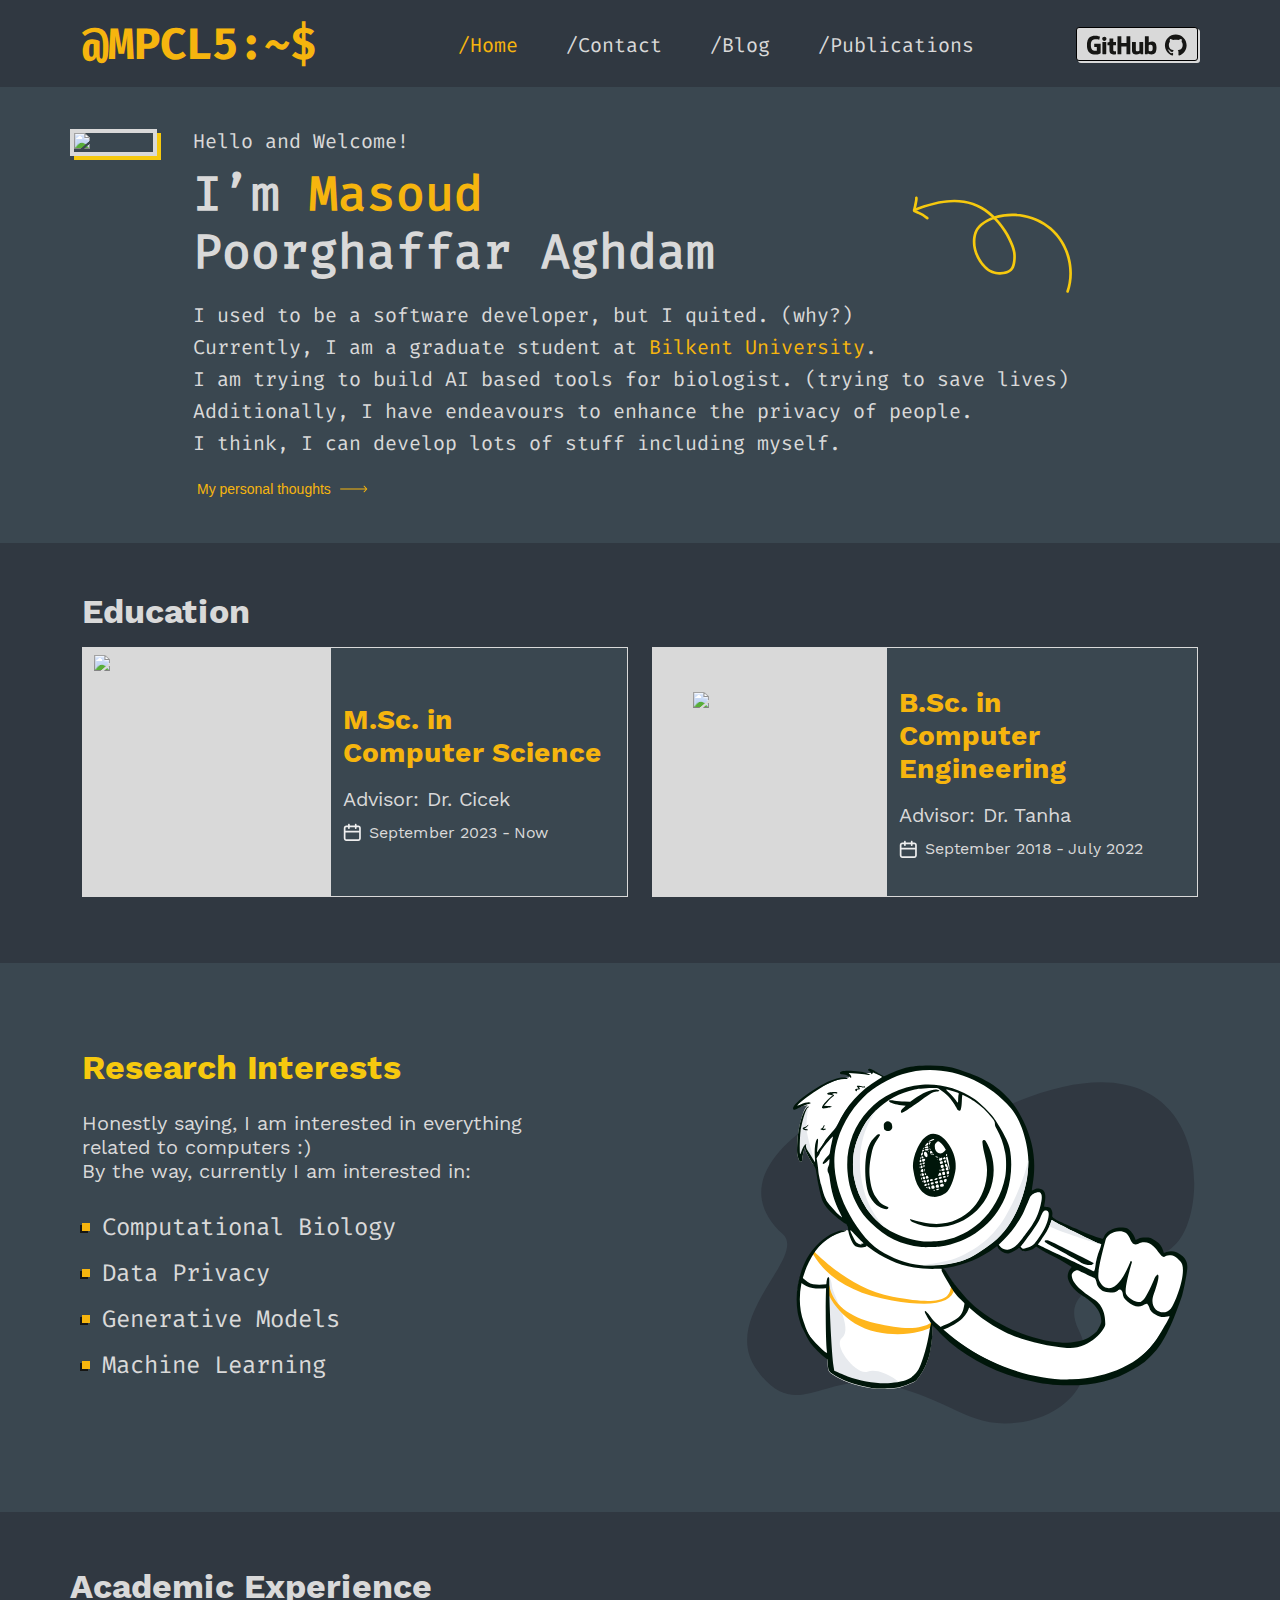
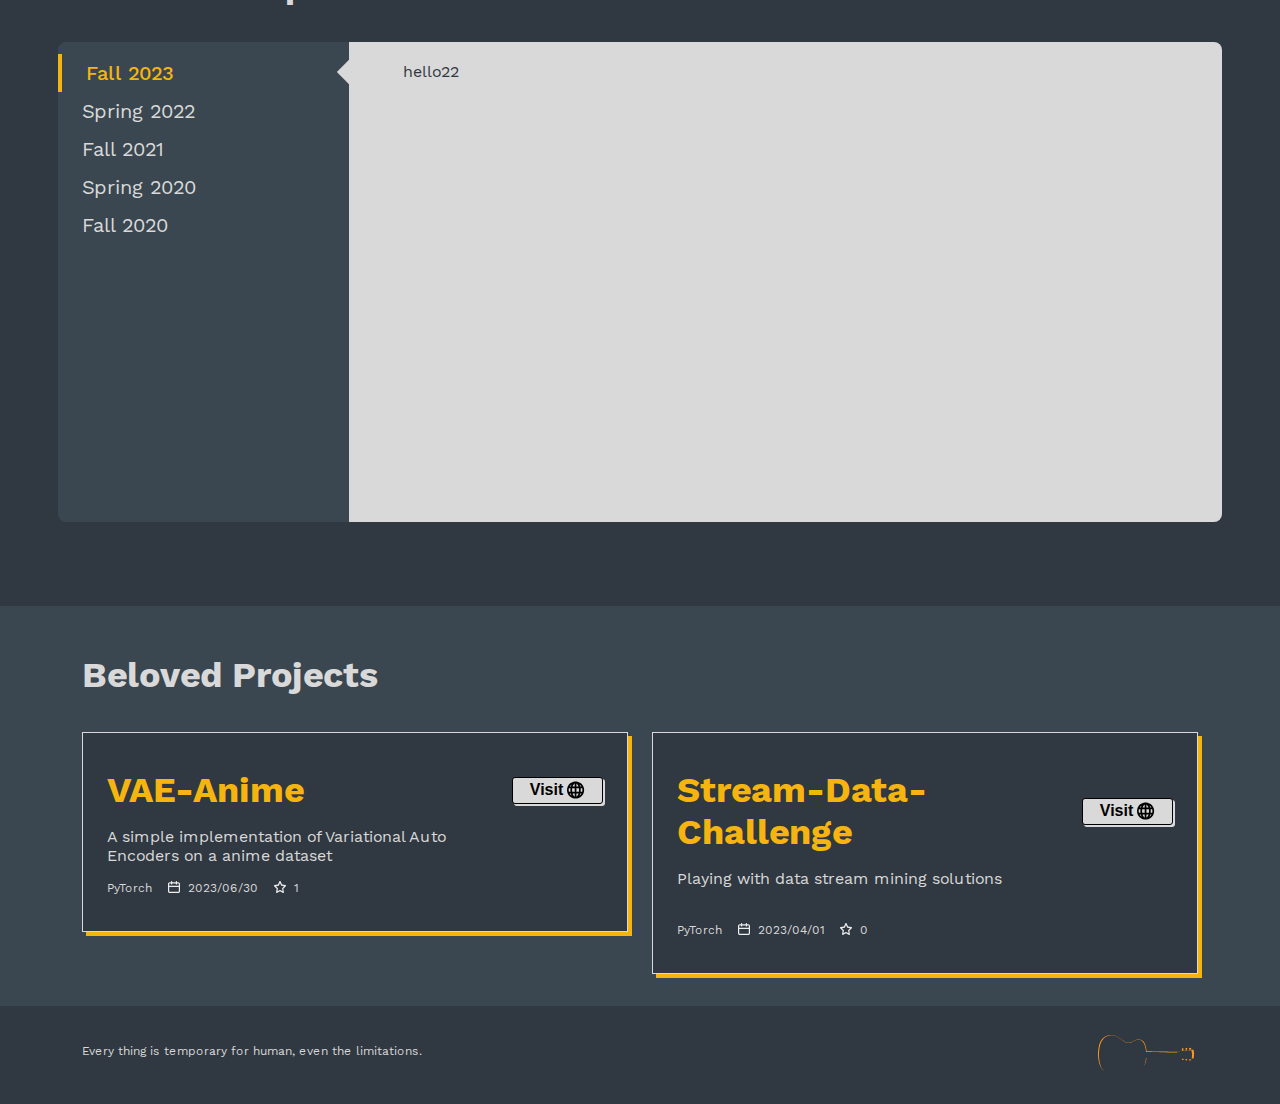
==== index.html @ 3f950104 "first commit" ====
<!DOCTYPE html><html lang="en"><head><meta charSet="utf-8"/><meta name="viewport" content="width=device-width, initial-scale=1"/><link rel="preload" as="image" href="/img/github.svg" fetchPriority="high"/><link rel="preload" as="image" href="/img/Arrow 1.svg" fetchPriority="high"/><link rel="preload" as="image" href="/img/icon _calender_.svg" fetchPriority="high"/><link rel="preload" as="image" href="/img/footer-logo.svg" fetchPriority="high"/><link rel="stylesheet" href="/_next/static/css/c874250f7c62c535.css" crossorigin="" data-precedence="next"/><link rel="stylesheet" href="/_next/static/css/03e0d36ad582a33a.css" crossorigin="" data-precedence="next"/><link rel="preload" href="/_next/static/chunks/webpack-2e3e6b462e6b0d74.js" as="script" fetchPriority="low" crossorigin=""/><script src="/_next/static/chunks/fd9d1056-be4284c6839b84b2.js" async="" crossorigin=""></script><script src="/_next/static/chunks/864-a02a2dddda34086a.js" async="" crossorigin=""></script><script src="/_next/static/chunks/main-app-c94b89a5347deca8.js" async="" crossorigin=""></script><title>Masoud Poorghaffar Aghdam</title><meta name="description" content="Masoud&#x27;s personal website :D"/><link rel="icon" href="/favicon.ico" type="image/x-icon" sizes="16x16"/><script src="/_next/static/chunks/polyfills-c67a75d1b6f99dc8.js" crossorigin="" noModule=""></script></head><body class="__className_1fc36d"><header class="container d-flex justify-content-md-between align-items-center Header_main__KZ18k"><button class="SandwichButton_main__iguHk d-md-none"><img alt="glob" draggable="false" loading="lazy" width="22" height="22" decoding="async" data-nimg="1" style="color:transparent" src="img/icon _bars_.svg"/></button><div class="Logo_main__j_Igg __className_8e6ba5 text-primary">@MPCL5:~$</div><ul class="__className_a533b8 NavigationBar_main__hk_PI d-none d-md-flex"><li class="NavigationBar_active__RKnbx"><a href="/">/Home</a></li><li class=""><a href="/contact">/Contact</a></li><li class=""><a href="https://blog.masoud.live/">/Blog</a></li><li class=""><a href="/publications">/Publications</a></li></ul><a href="https://github.com/mpcl5" class="d-none d-md-inline-block"><button class="Button_main__V3KTt"><img alt="github" fetchPriority="high" width="104" height="26" decoding="async" data-nimg="1" style="color:transparent" src="/img/github.svg"/></button></a></header><main><section class="Bio_main__wMxUi"><div class="container"><div class="row position-relative"><div class="col-12 col-md-auto px-4 px-md-0"><img alt="masoud" loading="lazy" width="383" height="383" decoding="async" data-nimg="1" class="Image_main__gUV8q" style="color:transparent;width:100%;height:auto" sizes="100vw" srcSet="/_next/image?url=%2Fimg%2FMyPic.png&amp;w=640&amp;q=75 640w, /_next/image?url=%2Fimg%2FMyPic.png&amp;w=750&amp;q=75 750w, /_next/image?url=%2Fimg%2FMyPic.png&amp;w=828&amp;q=75 828w, /_next/image?url=%2Fimg%2FMyPic.png&amp;w=1080&amp;q=75 1080w, /_next/image?url=%2Fimg%2FMyPic.png&amp;w=1200&amp;q=75 1200w, /_next/image?url=%2Fimg%2FMyPic.png&amp;w=1920&amp;q=75 1920w, /_next/image?url=%2Fimg%2FMyPic.png&amp;w=2048&amp;q=75 2048w, /_next/image?url=%2Fimg%2FMyPic.png&amp;w=3840&amp;q=75 3840w" src="/_next/image?url=%2Fimg%2FMyPic.png&amp;w=3840&amp;q=75"/></div><div class="col-12 col-md-auto pe-auto pe-md-0"><div class="Text_main__3ua_m __className_a533b8"><span>Hello and Welcome!</span><h1 class="Text_header__yV_a_">I’m <span class="text-primary">Masoud</span> <br/> Poorghaffar Aghdam</h1><p class="Text_text__Wcis5">I used to be a software developer, but I quited. (why?) <br/>Currently, I am a graduate student at <span class="text-primary">Bilkent University</span>. <br/>I am trying to build  AI based tools for biologist. (trying to save lives) <br/>Additionally, I have endeavours to enhance the privacy of people. <br/>I think, I can develop lots of stuff including myself. <br/></p><a class="text-decoration-none" href="https://blog.masoud.live"><button class="ArrowButton_main__s30pq style className Text_button__qWn_R"><div>My personal thoughts</div><img alt="expand" fetchPriority="high" width="30" height="8" decoding="async" data-nimg="1" class="ArrowButton_image__OyTSk" style="color:transparent" src="/img/Arrow 1.svg"/></button></a></div></div><img alt="arrow" draggable="false" loading="lazy" width="231" height="190" decoding="async" data-nimg="1" class="Bio_arrow__owQoo d-none d-md-block" style="color:transparent" src="/img/Arrow SVG.svg"/></div></div></section><section class="Universities_main__WBqgt container"><h2 class="Universities_title__eR65e">Education</h2><div class="row"><div class="col-12 col-md-6"><div class="Card_main__376l6"><div class="Card_logo__FT2MD"><img alt="Bilkent University" draggable="false" loading="lazy" width="226" height="234" decoding="async" data-nimg="1" style="color:transparent" srcSet="/_next/image?url=%2Fimg%2FBilkentUni.png&amp;w=256&amp;q=75 1x, /_next/image?url=%2Fimg%2FBilkentUni.png&amp;w=640&amp;q=75 2x" src="/_next/image?url=%2Fimg%2FBilkentUni.png&amp;w=640&amp;q=75"/></div><div class="Card_textArea__sMfGo"><h3 class="Card_degree__0vKwT">M.Sc. in<br/>Computer Science<br/></h3><div class="Card_advisor__jwmpX">Advisor: <!-- -->Dr. Cicek</div><div class="Card_date__r8vRE"><img alt="calender" draggable="false" fetchPriority="high" width="18" height="18" decoding="async" data-nimg="1" class="me-2" style="color:transparent" src="/img/icon _calender_.svg"/>September 2023 - Now</div></div></div></div><div class="col-12 col-md-6"><div class="Card_main__376l6"><div class="Card_logo__FT2MD"><img alt="University of Tabriz" draggable="false" loading="lazy" width="154" height="160" decoding="async" data-nimg="1" style="color:transparent" srcSet="/_next/image?url=%2Fimg%2FTbzUni.png&amp;w=256&amp;q=75 1x, /_next/image?url=%2Fimg%2FTbzUni.png&amp;w=384&amp;q=75 2x" src="/_next/image?url=%2Fimg%2FTbzUni.png&amp;w=384&amp;q=75"/></div><div class="Card_textArea__sMfGo"><h3 class="Card_degree__0vKwT">B.Sc. in<br/>Computer Engineering<br/></h3><div class="Card_advisor__jwmpX">Advisor: <!-- -->Dr. Tanha</div><div class="Card_date__r8vRE"><img alt="calender" draggable="false" fetchPriority="high" width="18" height="18" decoding="async" data-nimg="1" class="me-2" style="color:transparent" src="/img/icon _calender_.svg"/>September 2018 - July 2022</div></div></div></div></div></section><section class="Interests_main__hAsLs"><div class="container"><div class="row"><div class="col-12 col-md-7"><h2 class="Interests_title__3m_d8">Research Interests</h2><p class="Interests_brief__RU6Yy">Honestly saying, I am interested in everything related to computers :) <br/>By the way, currently I am interested in:</p><div><div class="Interest_main__kMGTI __className_a533b8"><div class="Interest_rectangle___lzAC"></div>Computational Biology</div><div class="Interest_main__kMGTI __className_a533b8"><div class="Interest_rectangle___lzAC"></div>Data Privacy</div><div class="Interest_main__kMGTI __className_a533b8"><div class="Interest_rectangle___lzAC"></div>Generative Models</div><div class="Interest_main__kMGTI __className_a533b8"><div class="Interest_rectangle___lzAC"></div>Machine Learning</div></div></div><div class="col-12 col-md-5"><img alt="research" draggable="false" loading="lazy" width="448" height="359" decoding="async" data-nimg="1" class="Interests_image__u7AQ3" style="color:transparent" src="/img/research-interests-illu.svg"/></div></div></div></section><section class="AcademicExperience_main__Z5b1W container"><h2 class="AcademicExperience_title__yg6li">Academic Experience</h2><div class="row Table_main__8MyQS"><div class="MobileHeadBar_main__30AUp"><div class="MobileHeadBar_active__MVYTK MobileHeadBar_item__EYEsn">Fall 2023</div><div class="MobileHeadBar_item__EYEsn">Spring 2022</div><div class="MobileHeadBar_item__EYEsn">Fall 2021</div><div class="MobileHeadBar_item__EYEsn">Spring 2020</div><div class="MobileHeadBar_item__EYEsn">Fall 2020</div></div><div class="col-12 col-md-3 Sidebar_main__T_BKh"><div class="Sidebar_active__wnz7A Sidebar_item__CmZ4J">Fall 2023</div><div class="Sidebar_item__CmZ4J">Spring 2022</div><div class="Sidebar_item__CmZ4J">Fall 2021</div><div class="Sidebar_item__CmZ4J">Spring 2020</div><div class="Sidebar_item__CmZ4J">Fall 2020</div></div><div class="col-md-9 Presentation_main___HGoD">hello22</div></div></section><section class="Projects_main__lIKfX"><div class="container"><h2 class="Projects_title__CNmai">Beloved Projects</h2><div class="row"><div class="col-12 col-md-6"><div class="Card_main__7jRCD"><div class="d-flex justify-content-between align-items-center mb-2 mb-md-3"><h3 class="Card_title__oKvrK">VAE-Anime</h3><a target="_blank" href="https://github.com/MPCL5/VAE-Anime"><button class="Button_main__V3KTt Card_button__uq68q"><span>Visit</span><img alt="glob" draggable="false" loading="lazy" width="18" height="18" decoding="async" data-nimg="1" style="color:transparent" src="img/icon_globe.svg"/></button></a></div><p class="Card_descript__lzZQL">A simple implementation of Variational Auto Encoders on a anime dataset</p><div class="d-flex Card_details__649uM"><div>PyTorch</div><div class="mx-3 d-inline-flex justify-content-center"><img alt="star" draggable="false" loading="lazy" width="12" height="12" decoding="async" data-nimg="1" class="me-2" style="color:transparent" src="/img/calender.svg"/>2023/06/30</div><div class="d-inline-flex justify-content-center"><img alt="star" draggable="false" loading="lazy" width="12" height="12" decoding="async" data-nimg="1" class="me-2" style="color:transparent" src="/img/star.svg"/>1</div></div><button class="Button_main__V3KTt Card_button__uq68q Card_buttonMobile__yaenN"><span>Visit</span><img alt="glob" draggable="false" loading="lazy" width="18" height="18" decoding="async" data-nimg="1" style="color:transparent" src="img/icon_globe.svg"/></button></div></div><div class="col-12 col-md-6"><div class="Card_main__7jRCD"><div class="d-flex justify-content-between align-items-center mb-2 mb-md-3"><h3 class="Card_title__oKvrK">Stream-Data-Challenge</h3><a target="_blank" href="https://github.com/MPCL5/stream-data-challenge"><button class="Button_main__V3KTt Card_button__uq68q"><span>Visit</span><img alt="glob" draggable="false" loading="lazy" width="18" height="18" decoding="async" data-nimg="1" style="color:transparent" src="img/icon_globe.svg"/></button></a></div><p class="Card_descript__lzZQL">Playing with data stream mining solutions</p><div class="d-flex Card_details__649uM"><div>PyTorch</div><div class="mx-3 d-inline-flex justify-content-center"><img alt="star" draggable="false" loading="lazy" width="12" height="12" decoding="async" data-nimg="1" class="me-2" style="color:transparent" src="/img/calender.svg"/>2023/04/01</div><div class="d-inline-flex justify-content-center"><img alt="star" draggable="false" loading="lazy" width="12" height="12" decoding="async" data-nimg="1" class="me-2" style="color:transparent" src="/img/star.svg"/>0</div></div><button class="Button_main__V3KTt Card_button__uq68q Card_buttonMobile__yaenN"><span>Visit</span><img alt="glob" draggable="false" loading="lazy" width="18" height="18" decoding="async" data-nimg="1" style="color:transparent" src="img/icon_globe.svg"/></button></div></div></div></div></section></main><footer class="Footer_main__Lg_gg container flex-column flex-md-row"><div class="mb-2">Every thing is temporary for human, even the limitations. <br/></div><img alt="footer" draggable="false" fetchPriority="high" width="100" height="50" decoding="async" data-nimg="1" style="color:transparent" src="/img/footer-logo.svg"/></footer><script src="/_next/static/chunks/webpack-2e3e6b462e6b0d74.js" crossorigin="" async=""></script><script>(self.__next_f=self.__next_f||[]).push([0]);self.__next_f.push([2,null])</script><script>self.__next_f.push([1,"1:HL[\"/_next/static/css/c874250f7c62c535.css\",\"style\",{\"crossOrigin\":\"\"}]\n0:\"$L2\"\n"])</script><script>self.__next_f.push([1,"3:HL[\"/_next/static/css/03e0d36ad582a33a.css\",\"style\",{\"crossOrigin\":\"\"}]\n"])</script><script>self.__next_f.push([1,"4:I{\"id\":6054,\"chunks\":[\"272:static/chunks/webpack-2e3e6b462e6b0d74.js\",\"971:static/chunks/fd9d1056-be4284c6839b84b2.js\",\"864:static/chunks/864-a02a2dddda34086a.js\"],\"name\":\"\",\"async\":false}\n6:I{\"id\":1729,\"chunks\":[\"272:static/chunks/webpack-2e3e6b462e6b0d74.js\",\"971:static/chunks/fd9d1056-be4284c6839b84b2.js\",\"864:static/chunks/864-a02a2dddda34086a.js\"],\"name\":\"\",\"async\":false}\n7:I{\"id\":6964,\"chunks\":[\"929:static/chunks/929-0f3d32c70cfcd92b.js\",\"931:static/chunks/app/page-dc7b233c4afdd61f.js\"],\"name\":\"Imag"])</script><script>self.__next_f.push([1,"e\",\"async\":false}\n8:I{\"id\":4915,\"chunks\":[\"929:static/chunks/929-0f3d32c70cfcd92b.js\",\"185:static/chunks/app/layout-ed0a5fbac9170327.js\"],\"name\":\"NavigationBar\",\"async\":false}\n9:I{\"id\":796,\"chunks\":[\"929:static/chunks/929-0f3d32c70cfcd92b.js\",\"185:static/chunks/app/layout-ed0a5fbac9170327.js\"],\"name\":\"GitButton\",\"async\":false}\na:I{\"id\":1443,\"chunks\":[\"272:static/chunks/webpack-2e3e6b462e6b0d74.js\",\"971:static/chunks/fd9d1056-be4284c6839b84b2.js\",\"864:static/chunks/864-a02a2dddda34086a.js\"],\"name\":\"\",\"async\""])</script><script>self.__next_f.push([1,":false}\nb:I{\"id\":8639,\"chunks\":[\"272:static/chunks/webpack-2e3e6b462e6b0d74.js\",\"971:static/chunks/fd9d1056-be4284c6839b84b2.js\",\"864:static/chunks/864-a02a2dddda34086a.js\"],\"name\":\"\",\"async\":false}\nd:I{\"id\":4724,\"chunks\":[\"929:static/chunks/929-0f3d32c70cfcd92b.js\",\"931:static/chunks/app/page-dc7b233c4afdd61f.js\"],\"name\":\"\",\"async\":false}\ne:I{\"id\":7817,\"chunks\":[\"929:static/chunks/929-0f3d32c70cfcd92b.js\",\"931:static/chunks/app/page-dc7b233c4afdd61f.js\"],\"name\":\"Table\",\"async\":false}\n"])</script><script>self.__next_f.push([1,"2:[[[\"$\",\"link\",\"0\",{\"rel\":\"stylesheet\",\"href\":\"/_next/static/css/c874250f7c62c535.css\",\"precedence\":\"next\",\"crossOrigin\":\"\"}]],[\"$\",\"$L4\",null,{\"buildId\":\"mVKIQW1rcvUgHyeM1aAka\",\"assetPrefix\":\"\",\"initialCanonicalUrl\":\"/\",\"initialTree\":[\"\",{\"children\":[\"__PAGE__\",{}]},\"$undefined\",\"$undefined\",true],\"initialHead\":[false,\"$L5\"],\"globalErrorComponent\":\"$6\",\"children\":[null,[\"$\",\"html\",null,{\"lang\":\"en\",\"children\":[\"$\",\"body\",null,{\"className\":\"__className_1fc36d\",\"children\":[[\"$\",\"header\",null,{\"className\":\"container d-flex justify-content-md-between align-items-center Header_main__KZ18k\",\"children\":[[\"$\",\"button\",null,{\"className\":\"SandwichButton_main__iguHk d-md-none\",\"children\":[\"$\",\"$L7\",null,{\"src\":\"img/icon _bars_.svg\",\"alt\":\"glob\",\"height\":22,\"width\":22,\"draggable\":false}]}],[\"$\",\"div\",null,{\"className\":\"Logo_main__j_Igg __className_8e6ba5 text-primary\",\"children\":\"@MPCL5:~$\"}],[\"$\",\"$L8\",null,{}],[\"$\",\"$L9\",null,{}]]}],[\"$\",\"main\",null,{\"children\":[\"$\",\"$La\",null,{\"parallelRouterKey\":\"children\",\"segmentPath\":[\"children\"],\"loading\":\"$undefined\",\"loadingStyles\":\"$undefined\",\"hasLoading\":false,\"error\":\"$undefined\",\"errorStyles\":\"$undefined\",\"template\":[\"$\",\"$Lb\",null,{}],\"templateStyles\":\"$undefined\",\"notFound\":[[\"$\",\"title\",null,{\"children\":\"404: This page could not be found.\"}],[\"$\",\"div\",null,{\"style\":{\"fontFamily\":\"system-ui,\\\"Segoe UI\\\",Roboto,Helvetica,Arial,sans-serif,\\\"Apple Color Emoji\\\",\\\"Segoe UI Emoji\\\"\",\"height\":\"100vh\",\"textAlign\":\"center\",\"display\":\"flex\",\"flexDirection\":\"column\",\"alignItems\":\"center\",\"justifyContent\":\"center\"},\"children\":[\"$\",\"div\",null,{\"children\":[[\"$\",\"style\",null,{\"dangerouslySetInnerHTML\":{\"__html\":\"body{color:#000;background:#fff;margin:0}.next-error-h1{border-right:1px solid rgba(0,0,0,.3)}@media (prefers-color-scheme:dark){body{color:#fff;background:#000}.next-error-h1{border-right:1px solid rgba(255,255,255,.3)}}\"}}],[\"$\",\"h1\",null,{\"className\":\"next-error-h1\",\"style\":{\"display\":\"inline-block\",\"margin\":\"0 20px 0 0\",\"padding\":\"0 23px 0 0\",\"fontSize\":24,\"fontWeight\":500,\"verticalAlign\":\"top\",\"lineHeight\":\"49px\"},\"children\":\"404\"}],[\"$\",\"div\",null,{\"style\":{\"display\":\"inline-block\"},\"children\":[\"$\",\"h2\",null,{\"style\":{\"fontSize\":14,\"fontWeight\":400,\"lineHeight\":\"49px\",\"margin\":0},\"children\":\"This page could not be found.\"}]}]]}]}]],\"notFoundStyles\":[],\"childProp\":{\"current\":[\"$Lc\",[[\"$\",\"section\",null,{\"className\":\"Bio_main__wMxUi\",\"children\":[\"$\",\"div\",null,{\"className\":\"container\",\"children\":[\"$\",\"div\",null,{\"className\":\"row position-relative\",\"children\":[[\"$\",\"div\",null,{\"className\":\"col-12 col-md-auto px-4 px-md-0\",\"children\":[\"$\",\"$L7\",null,{\"src\":\"/img/MyPic.png\",\"alt\":\"masoud\",\"className\":\"Image_main__gUV8q\",\"height\":383,\"width\":383,\"layout\":\"responsive\"}]}],[\"$\",\"div\",null,{\"className\":\"col-12 col-md-auto pe-auto pe-md-0\",\"children\":[\"$\",\"div\",null,{\"className\":\"Text_main__3ua_m __className_a533b8\",\"children\":[[\"$\",\"span\",null,{\"children\":\"Hello and Welcome!\"}],[\"$\",\"h1\",null,{\"className\":\"Text_header__yV_a_\",\"children\":[\"I’m \",[\"$\",\"span\",null,{\"className\":\"text-primary\",\"children\":\"Masoud\"}],\" \",[\"$\",\"br\",null,{}],\" Poorghaffar Aghdam\"]}],[\"$\",\"p\",null,{\"className\":\"Text_text__Wcis5\",\"children\":[\"I used to be a software developer, but I quited. (why?) \",[\"$\",\"br\",null,{}],\"Currently, I am a graduate student at \",[\"$\",\"span\",null,{\"className\":\"text-primary\",\"children\":\"Bilkent University\"}],\". \",[\"$\",\"br\",null,{}],\"I am trying to build  AI based tools for biologist. (trying to save lives) \",[\"$\",\"br\",null,{}],\"Additionally, I have endeavours to enhance the privacy of people. \",[\"$\",\"br\",null,{}],\"I think, I can develop lots of stuff including myself. \",[\"$\",\"br\",null,{}]]}],[\"$\",\"$Ld\",null,{\"href\":\"https://blog.masoud.live\",\"className\":\"text-decoration-none\",\"children\":[\"$\",\"button\",null,{\"className\":\"ArrowButton_main__s30pq style className Text_button__qWn_R\",\"children\":[[\"$\",\"div\",null,{\"children\":\"My personal thoughts\"}],[\"$\",\"$L7\",null,{\"src\":\"/img/Arrow 1.svg\",\"alt\":\"expand\",\"priority\":true,\"width\":30,\"height\":8,\"className\":\"ArrowButton_image__OyTSk\"}]]}]}]]}]}],[\"$\",\"$L7\",null,{\"src\":\"/img/Arrow SVG.svg\",\"alt\":\"arrow\",\"height\":190,\"width\":231,\"className\":\"Bio_arrow__owQoo d-none d-md-block\",\"draggable\":false}]]}]}]}],[\"$\",\"section\",null,{\"className\":\"Universities_main__WBqgt container\",\"children\":[[\"$\",\"h2\",null,{\"className\":\"Universities_title__eR65e\",\"children\":\"Education\"}],[\"$\",\"div\",null,{\"className\":\"row\",\"children\":[[\"$\",\"div\",\"Bilkent UniversityM.Sc. in\\nComputer Science\",{\"className\":\"col-12 col-md-6\",\"children\":[\"$\",\"div\",null,{\"className\":\"Card_main__376l6\",\"children\":[[\"$\",\"div\",null,{\"className\":\"Card_logo__FT2MD\",\"children\":[\"$\",\"$L7\",null,{\"src\":\"/img/BilkentUni.png\",\"alt\":\"Bilkent University\",\"height\":234,\"width\":226,\"draggable\":false}]}],[\"$\",\"div\",null,{\"className\":\"Card_textArea__sMfGo\",\"children\":[[\"$\",\"h3\",null,{\"className\":\"Card_degree__0vKwT\",\"children\":[[\"M.Sc. in\",[\"$\",\"br\",null,{}]],[\"Computer Science\",[\"$\",\"br\",null,{}]]]}],[\"$\",\"div\",null,{\"className\":\"Card_advisor__jwmpX\",\"children\":[\"Advisor: \",\"Dr. Cicek\"]}],[\"$\",\"div\",null,{\"className\":\"Card_date__r8vRE\",\"children\":[[\"$\",\"$L7\",null,{\"src\":\"/img/icon _calender_.svg\",\"height\":18,\"width\":18,\"priority\":true,\"alt\":\"calender\",\"className\":\"me-2\",\"draggable\":false}],\"September 2023 - Now\"]}]]}]]}]}],[\"$\",\"div\",\"University of TabrizB.Sc. in\\nComputer Engineering\",{\"className\":\"col-12 col-md-6\",\"children\":[\"$\",\"div\",null,{\"className\":\"Card_main__376l6\",\"children\":[[\"$\",\"div\",null,{\"className\":\"Card_logo__FT2MD\",\"children\":[\"$\",\"$L7\",null,{\"src\":\"/img/TbzUni.png\",\"alt\":\"University of Tabriz\",\"height\":160,\"width\":154,\"draggable\":false}]}],[\"$\",\"div\",null,{\"className\":\"Card_textArea__sMfGo\",\"children\":[[\"$\",\"h3\",null,{\"className\":\"Card_degree__0vKwT\",\"children\":[[\"B.Sc. in\",[\"$\",\"br\",null,{}]],[\"Computer Engineering\",[\"$\",\"br\",null,{}]]]}],[\"$\",\"div\",null,{\"className\":\"Card_advisor__jwmpX\",\"children\":[\"Advisor: \",\"Dr. Tanha\"]}],[\"$\",\"div\",null,{\"className\":\"Card_date__r8vRE\",\"children\":[[\"$\",\"$L7\",null,{\"src\":\"/img/icon _calender_.svg\",\"height\":18,\"width\":18,\"priority\":true,\"alt\":\"calender\",\"className\":\"me-2\",\"draggable\":false}],\"September 2018 - July 2022\"]}]]}]]}]}]]}]]}],[\"$\",\"section\",null,{\"className\":\"Interests_main__hAsLs\",\"children\":[\"$\",\"div\",null,{\"className\":\"container\",\"children\":[\"$\",\"div\",null,{\"className\":\"row\",\"children\":[[\"$\",\"div\",null,{\"className\":\"col-12 col-md-7\",\"children\":[[\"$\",\"h2\",null,{\"className\":\"Interests_title__3m_d8\",\"children\":\"Research Interests\"}],[\"$\",\"p\",null,{\"className\":\"Interests_brief__RU6Yy\",\"children\":[\"Honestly saying, I am interested in everything related to computers :) \",[\"$\",\"br\",null,{}],\"By the way, currently I am interested in:\"]}],[\"$\",\"div\",null,{\"children\":[[\"$\",\"div\",null,{\"className\":\"Interest_main__kMGTI __className_a533b8\",\"children\":[[\"$\",\"div\",null,{\"className\":\"Interest_rectangle___lzAC\"}],\"Computational Biology\"]}],[\"$\",\"div\",null,{\"className\":\"Interest_main__kMGTI __className_a533b8\",\"children\":[[\"$\",\"div\",null,{\"className\":\"Interest_rectangle___lzAC\"}],\"Data Privacy\"]}],[\"$\",\"div\",null,{\"className\":\"Interest_main__kMGTI __className_a533b8\",\"children\":[[\"$\",\"div\",null,{\"className\":\"Interest_rectangle___lzAC\"}],\"Generative Models\"]}],[\"$\",\"div\",null,{\"className\":\"Interest_main__kMGTI __className_a533b8\",\"children\":[[\"$\",\"div\",null,{\"className\":\"Interest_rectangle___lzAC\"}],\"Machine Learning\"]}]]}]]}],[\"$\",\"div\",null,{\"className\":\"col-12 col-md-5\",\"children\":[\"$\",\"$L7\",null,{\"src\":\"/img/research-interests-illu.svg\",\"alt\":\"research\",\"height\":359,\"width\":448,\"draggable\":false,\"className\":\"Interests_image__u7AQ3\"}]}]]}]}]}],[\"$\",\"section\",null,{\"className\":\"AcademicExperience_main__Z5b1W container\",\"children\":[[\"$\",\"h2\",null,{\"className\":\"AcademicExperience_title__yg6li\",\"children\":\"Academic Experience\"}],[\"$\",\"$Le\",null,{\"data\":[{\"id\":\"1\",\"title\":\"Fall 2023\",\"text\":\"hello22\"},{\"id\":\"2\",\"title\":\"Spring 2022\",\"text\":\"hello33\"},{\"id\":\"3\",\"title\":\"Fall 2021\",\"text\":\"hello22\"},{\"id\":\"4\",\"title\":\"Spring 2020\",\"text\":\"Fall 2020\"},{\"id\":\"5\",\"title\":\"Fall 2020\",\"text\":\"Fall 2020\"}]}]]}],[\"$\",\"section\",null,{\"className\":\"Projects_main__lIKfX\",\"children\":[\"$\",\"div\",null,{\"className\":\"container\",\"children\":[[\"$\",\"h2\",null,{\"className\":\"Projects_title__CNmai\",\"children\":\"Beloved Projects\"}],[\"$\",\"div\",null,{\"className\":\"row\",\"children\":[[\"$\",\"div\",\"VAE-Anime\",{\"className\":\"col-12 col-md-6\",\"children\":\"$Lf\"}],[\"$\",\"div\",\"Stream-Data-Challenge\",{\"className\":\"col-12 col-md-6\",\"children\":\"$L10\"}]]}]]}]}]],null],\"segment\":\"__PAGE__\"},\"styles\":[[\"$\",\"link\",\"0\",{\"rel\":\"stylesheet\",\"href\":\"/_next/static/css/03e0d36ad582a33a.css\",\"precedence\":\"next\",\"crossOrigin\":\"\"}]]}]}],[\"$\",\"footer\",null,{\"className\":\"Footer_main__Lg_gg container flex-column flex-md-row\",\"children\":[[\"$\",\"div\",null,{\"className\":\"mb-2\",\"children\":[\"Every thing is temporary for human, even the limitations. \",[\"$\",\"br\",null,{}]]}],[\"$\",\"$L7\",null,{\"height\":50,\"width\":100,\"src\":\"/img/footer-logo.svg\",\"alt\":\"footer\",\"priority\":true,\"draggable\":false}]]}]]}]}],null]}]]\n"])</script><script>self.__next_f.push([1,"5:[[\"$\",\"meta\",\"0\",{\"charSet\":\"utf-8\"}],[\"$\",\"title\",\"1\",{\"children\":\"Masoud Poorghaffar Aghdam\"}],[\"$\",\"meta\",\"2\",{\"name\":\"description\",\"content\":\"Masoud's personal website :D\"}],[\"$\",\"meta\",\"3\",{\"name\":\"viewport\",\"content\":\"width=device-width, initial-scale=1\"}],[\"$\",\"link\",\"4\",{\"rel\":\"icon\",\"href\":\"/favicon.ico\",\"type\":\"image/x-icon\",\"sizes\":\"16x16\"}]]\nc:null\n"])</script><script>self.__next_f.push([1,"11:I{\"id\":4233,\"chunks\":[\"929:static/chunks/929-0f3d32c70cfcd92b.js\",\"931:static/chunks/app/page-dc7b233c4afdd61f.js\"],\"name\":\"Button\",\"async\":false}\n"])</script><script>self.__next_f.push([1,"f:[\"$\",\"div\",null,{\"className\":\"Card_main__7jRCD\",\"children\":[[\"$\",\"div\",null,{\"className\":\"d-flex justify-content-between align-items-center mb-2 mb-md-3\",\"children\":[[\"$\",\"h3\",null,{\"className\":\"Card_title__oKvrK\",\"children\":\"VAE-Anime\"}],[\"$\",\"$Ld\",null,{\"href\":\"https://github.com/MPCL5/VAE-Anime\",\"target\":\"_blank\",\"children\":[\"$\",\"$L11\",null,{\"className\":\"Card_button__uq68q\",\"children\":[[\"$\",\"span\",null,{\"children\":\"Visit\"}],[\"$\",\"$L7\",null,{\"src\":\"img/icon_globe.svg\",\"alt\":\"glob\",\"height\":18,\"width\":18,\"draggable\":false}]]}]}]]}],[\"$\",\"p\",null,{\"className\":\"Card_descript__lzZQL\",\"children\":\"A simple implementation of Variational Auto Encoders on a anime dataset\"}],[\"$\",\"div\",null,{\"className\":\"d-flex Card_details__649uM\",\"children\":[[\"$\",\"div\",null,{\"children\":\"PyTorch\"}],[\"$\",\"div\",null,{\"className\":\"mx-3 d-inline-flex justify-content-center\",\"children\":[[\"$\",\"$L7\",null,{\"src\":\"/img/calender.svg\",\"alt\":\"star\",\"height\":12,\"width\":12,\"draggable\":false,\"className\":\"me-2\"}],\"2023/06/30\"]}],[\"$\",\"div\",null,{\"className\":\"d-inline-flex justify-content-center\",\"children\":[[\"$\",\"$L7\",null,{\"src\":\"/img/star.svg\",\"alt\":\"star\",\"height\":12,\"width\":12,\"draggable\":false,\"className\":\"me-2\"}],1]}]]}],[\"$\",\"$L11\",null,{\"className\":\"Card_button__uq68q Card_buttonMobile__yaenN\",\"children\":[[\"$\",\"span\",null,{\"children\":\"Visit\"}],[\"$\",\"$L7\",null,{\"src\":\"img/icon_globe.svg\",\"alt\":\"glob\",\"height\":18,\"width\":18,\"draggable\":false}]]}]]}]\n"])</script><script>self.__next_f.push([1,"10:[\"$\",\"div\",null,{\"className\":\"Card_main__7jRCD\",\"children\":[[\"$\",\"div\",null,{\"className\":\"d-flex justify-content-between align-items-center mb-2 mb-md-3\",\"children\":[[\"$\",\"h3\",null,{\"className\":\"Card_title__oKvrK\",\"children\":\"Stream-Data-Challenge\"}],[\"$\",\"$Ld\",null,{\"href\":\"https://github.com/MPCL5/stream-data-challenge\",\"target\":\"_blank\",\"children\":[\"$\",\"$L11\",null,{\"className\":\"Card_button__uq68q\",\"children\":[[\"$\",\"span\",null,{\"children\":\"Visit\"}],[\"$\",\"$L7\",null,{\"src\":\"img/icon_globe.svg\",\"alt\":\"glob\",\"height\":18,\"width\":18,\"draggable\":false}]]}]}]]}],[\"$\",\"p\",null,{\"className\":\"Card_descript__lzZQL\",\"children\":\"Playing with data stream mining solutions\"}],[\"$\",\"div\",null,{\"className\":\"d-flex Card_details__649uM\",\"children\":[[\"$\",\"div\",null,{\"children\":\"PyTorch\"}],[\"$\",\"div\",null,{\"className\":\"mx-3 d-inline-flex justify-content-center\",\"children\":[[\"$\",\"$L7\",null,{\"src\":\"/img/calender.svg\",\"alt\":\"star\",\"height\":12,\"width\":12,\"draggable\":false,\"className\":\"me-2\"}],\"2023/04/01\"]}],[\"$\",\"div\",null,{\"className\":\"d-inline-flex justify-content-center\",\"children\":[[\"$\",\"$L7\",null,{\"src\":\"/img/star.svg\",\"alt\":\"star\",\"height\":12,\"width\":12,\"draggable\":false,\"className\":\"me-2\"}],0]}]]}],[\"$\",\"$L11\",null,{\"className\":\"Card_button__uq68q Card_buttonMobile__yaenN\",\"children\":[[\"$\",\"span\",null,{\"children\":\"Visit\"}],[\"$\",\"$L7\",null,{\"src\":\"img/icon_globe.svg\",\"alt\":\"glob\",\"height\":18,\"width\":18,\"draggable\":false}]]}]]}]\n"])</script></body></html>
---- _next/static/css/c874250f7c62c535.css ----
@font-face{font-family:__Work_Sans_1fc36d;font-style:normal;font-weight:100 900;font-display:swap;src:url(/_next/static/media/0822b6067e7c0dee-s.woff2) format("woff2");unicode-range:U+0102-0103,U+0110-0111,U+0128-0129,U+0168-0169,U+01a0-01a1,U+01af-01b0,U+0300-0301,U+0303-0304,U+0308-0309,U+0323,U+0329,U+1ea0-1ef9,U+20ab}@font-face{font-family:__Work_Sans_1fc36d;font-style:normal;font-weight:100 900;font-display:swap;src:url(/_next/static/media/67354d9f27664b22-s.woff2) format("woff2");unicode-range:U+0100-02af,U+0304,U+0308,U+0329,U+1e00-1e9f,U+1ef2-1eff,U+2020,U+20a0-20ab,U+20ad-20c0,U+2113,U+2c60-2c7f,U+a720-a7ff}@font-face{font-family:__Work_Sans_1fc36d;font-style:normal;font-weight:100 900;font-display:swap;src:url(/_next/static/media/6905431624c34d00-s.p.woff2) format("woff2");unicode-range:U+00??,U+0131,U+0152-0153,U+02bb-02bc,U+02c6,U+02da,U+02dc,U+0304,U+0308,U+0329,U+2000-206f,U+2074,U+20ac,U+2122,U+2191,U+2193,U+2212,U+2215,U+feff,U+fffd}@font-face{font-family:__Work_Sans_Fallback_1fc36d;src:local("Arial");ascent-override:82.10%;descent-override:21.45%;line-gap-override:0.00%;size-adjust:113.27%}.__className_1fc36d{font-family:__Work_Sans_1fc36d,__Work_Sans_Fallback_1fc36d;font-style:normal}@font-face{font-family:__Fira_Mono_8e6ba5;font-style:normal;font-weight:700;font-display:swap;src:url(/_next/static/media/b2958cc2e31470b1-s.woff2) format("woff2");unicode-range:U+0460-052f,U+1c80-1c88,U+20b4,U+2de0-2dff,U+a640-a69f,U+fe2e-fe2f}@font-face{font-family:__Fira_Mono_8e6ba5;font-style:normal;font-weight:700;font-display:swap;src:url(/_next/static/media/a6e8416553febc86-s.woff2) format("woff2");unicode-range:U+0301,U+0400-045f,U+0490-0491,U+04b0-04b1,U+2116}@font-face{font-family:__Fira_Mono_8e6ba5;font-style:normal;font-weight:700;font-display:swap;src:url(/_next/static/media/dba9a78b21d43323-s.woff2) format("woff2");unicode-range:U+1f??}@font-face{font-family:__Fira_Mono_8e6ba5;font-style:normal;font-weight:700;font-display:swap;src:url(/_next/static/media/17cb0b3d60b9212f-s.woff2) format("woff2");unicode-range:U+0370-0377,U+037a-037f,U+0384-038a,U+038c,U+038e-03a1,U+03a3-03ff}@font-face{font-family:__Fira_Mono_8e6ba5;font-style:normal;font-weight:700;font-display:swap;src:url(/_next/static/media/aa2fa0bf32820007-s.woff2) format("woff2");unicode-range:U+0100-02af,U+0304,U+0308,U+0329,U+1e00-1e9f,U+1ef2-1eff,U+2020,U+20a0-20ab,U+20ad-20c0,U+2113,U+2c60-2c7f,U+a720-a7ff}@font-face{font-family:__Fira_Mono_8e6ba5;font-style:normal;font-weight:700;font-display:swap;src:url(/_next/static/media/e0c8a07f5438bca2-s.p.woff2) format("woff2");unicode-range:U+00??,U+0131,U+0152-0153,U+02bb-02bc,U+02c6,U+02da,U+02dc,U+0304,U+0308,U+0329,U+2000-206f,U+2074,U+20ac,U+2122,U+2191,U+2193,U+2212,U+2215,U+feff,U+fffd}@font-face{font-family:__Fira_Mono_Fallback_8e6ba5;src:local("Arial");ascent-override:68.79%;descent-override:19.50%;line-gap-override:0.00%;size-adjust:135.93%}.__className_8e6ba5{font-family:__Fira_Mono_8e6ba5,__Fira_Mono_Fallback_8e6ba5;font-weight:700;font-style:normal}.Footer_main__Lg_gg{padding:24px 0;display:flex;justify-content:space-between;align-items:center;font-size:12px;line-height:18px}@media(max-width:767.98px){.Footer_main__Lg_gg{text-align:center;padding:12px 0}}.Button_main__V3KTt{border:1px solid #000;border-radius:3px;background-color:#d9d9d9;box-shadow:2px 2px 0 #d9d9d9;text-decoration:none;display:inline-block;height:34px;padding:4px 8px;transition:.1s linear;cursor:pointer}.Button_main__V3KTt:active{box-shadow:none}@font-face{font-family:__Fira_Mono_a533b8;font-style:normal;font-weight:400;font-display:swap;src:url(/_next/static/media/c3381f0e3cd55a79-s.woff2) format("woff2");unicode-range:U+0460-052f,U+1c80-1c88,U+20b4,U+2de0-2dff,U+a640-a69f,U+fe2e-fe2f}@font-face{font-family:__Fira_Mono_a533b8;font-style:normal;font-weight:400;font-display:swap;src:url(/_next/static/media/f9fb6c8c6c5421a6-s.woff2) format("woff2");unicode-range:U+0301,U+0400-045f,U+0490-0491,U+04b0-04b1,U+2116}@font-face{font-family:__Fira_Mono_a533b8;font-style:normal;font-weight:400;font-display:swap;src:url(/_next/static/media/fed1f60a1919a069-s.woff2) format("woff2");unicode-range:U+1f??}@font-face{font-family:__Fira_Mono_a533b8;font-style:normal;font-weight:400;font-display:swap;src:url(/_next/static/media/030df02360e5dc87-s.woff2) format("woff2");unicode-range:U+0370-0377,U+037a-037f,U+0384-038a,U+038c,U+038e-03a1,U+03a3-03ff}@font-face{font-family:__Fira_Mono_a533b8;font-style:normal;font-weight:400;font-display:swap;src:url(/_next/static/media/88f55461e8246337-s.woff2) format("woff2");unicode-range:U+0100-02af,U+0304,U+0308,U+0329,U+1e00-1e9f,U+1ef2-1eff,U+2020,U+20a0-20ab,U+20ad-20c0,U+2113,U+2c60-2c7f,U+a720-a7ff}@font-face{font-family:__Fira_Mono_a533b8;font-style:normal;font-weight:400;font-display:swap;src:url(/_next/static/media/8f32c48a86b1398a-s.p.woff2) format("woff2");unicode-range:U+00??,U+0131,U+0152-0153,U+02bb-02bc,U+02c6,U+02da,U+02dc,U+0304,U+0308,U+0329,U+2000-206f,U+2074,U+20ac,U+2122,U+2191,U+2193,U+2212,U+2215,U+feff,U+fffd}@font-face{font-family:__Fira_Mono_Fallback_a533b8;src:local("Arial");ascent-override:68.79%;descent-override:19.50%;line-gap-override:0.00%;size-adjust:135.93%}.__className_a533b8{font-family:__Fira_Mono_a533b8,__Fira_Mono_Fallback_a533b8;font-weight:400;font-style:normal}.NavigationBar_main__hk_PI{display:flex;font-size:20px;list-style-type:none;gap:16px;margin:0}.NavigationBar_main__hk_PI li{padding:0 16px;cursor:pointer}.NavigationBar_main__hk_PI a{color:#d9d9d9;text-decoration:none;transition:.1s linear}.NavigationBar_main__hk_PI a:hover{color:#f6c90e;font-weight:500}.NavigationBar_active__RKnbx a{color:#f6b50e!important;font-weight:500}
/*!
 * Bootstrap Grid v5.3.1 (https://getbootstrap.com/)
 * Copyright 2011-2023 The Bootstrap Authors
 * Licensed under MIT (https://github.com/twbs/bootstrap/blob/main/LICENSE)
 */.container,.container-fluid,.container-lg,.container-md,.container-sm,.container-xl,.container-xxl{--bs-gutter-x:1.5rem;--bs-gutter-y:0;width:100%;padding-right:calc(var(--bs-gutter-x)*.5);padding-left:calc(var(--bs-gutter-x)*.5);margin-right:auto;margin-left:auto}@media(min-width:576px){.container,.container-sm{max-width:540px}}@media(min-width:768px){.container,.container-md,.container-sm{max-width:720px}}@media(min-width:992px){.container,.container-lg,.container-md,.container-sm{max-width:960px}}@media(min-width:1200px){.container,.container-lg,.container-md,.container-sm,.container-xl{max-width:1140px}}@media(min-width:1400px){.container,.container-lg,.container-md,.container-sm,.container-xl,.container-xxl{max-width:1320px}}:root{--bs-breakpoint-xs:0;--bs-breakpoint-sm:576px;--bs-breakpoint-md:768px;--bs-breakpoint-lg:992px;--bs-breakpoint-xl:1200px;--bs-breakpoint-xxl:1400px}.row{--bs-gutter-x:1.5rem;--bs-gutter-y:0;display:flex;flex-wrap:wrap;margin-top:calc(-1*var(--bs-gutter-y));margin-right:calc(-.5*var(--bs-gutter-x));margin-left:calc(-.5*var(--bs-gutter-x))}.row>*{box-sizing:border-box;flex-shrink:0;width:100%;max-width:100%;padding-right:calc(var(--bs-gutter-x)*.5);padding-left:calc(var(--bs-gutter-x)*.5);margin-top:var(--bs-gutter-y)}.col{flex:1 0}.row-cols-auto>*{flex:0 0 auto;width:auto}.row-cols-1>*{flex:0 0 auto;width:100%}.row-cols-2>*{flex:0 0 auto;width:50%}.row-cols-3>*{flex:0 0 auto;width:33.3333333333%}.row-cols-4>*{flex:0 0 auto;width:25%}.row-cols-5>*{flex:0 0 auto;width:20%}.row-cols-6>*{flex:0 0 auto;width:16.6666666667%}.col-auto{flex:0 0 auto;width:auto}.col-1{flex:0 0 auto;width:8.33333333%}.col-2{flex:0 0 auto;width:16.66666667%}.col-3{flex:0 0 auto;width:25%}.col-4{flex:0 0 auto;width:33.33333333%}.col-5{flex:0 0 auto;width:41.66666667%}.col-6{flex:0 0 auto;width:50%}.col-7{flex:0 0 auto;width:58.33333333%}.col-8{flex:0 0 auto;width:66.66666667%}.col-9{flex:0 0 auto;width:75%}.col-10{flex:0 0 auto;width:83.33333333%}.col-11{flex:0 0 auto;width:91.66666667%}.col-12{flex:0 0 auto;width:100%}.offset-1{margin-left:8.33333333%}.offset-2{margin-left:16.66666667%}.offset-3{margin-left:25%}.offset-4{margin-left:33.33333333%}.offset-5{margin-left:41.66666667%}.offset-6{margin-left:50%}.offset-7{margin-left:58.33333333%}.offset-8{margin-left:66.66666667%}.offset-9{margin-left:75%}.offset-10{margin-left:83.33333333%}.offset-11{margin-left:91.66666667%}.g-0,.gx-0{--bs-gutter-x:0}.g-0,.gy-0{--bs-gutter-y:0}.g-1,.gx-1{--bs-gutter-x:0.25rem}.g-1,.gy-1{--bs-gutter-y:0.25rem}.g-2,.gx-2{--bs-gutter-x:0.5rem}.g-2,.gy-2{--bs-gutter-y:0.5rem}.g-3,.gx-3{--bs-gutter-x:1rem}.g-3,.gy-3{--bs-gutter-y:1rem}.g-4,.gx-4{--bs-gutter-x:1.5rem}.g-4,.gy-4{--bs-gutter-y:1.5rem}.g-5,.gx-5{--bs-gutter-x:3rem}.g-5,.gy-5{--bs-gutter-y:3rem}@media(min-width:576px){.col-sm{flex:1 0}.row-cols-sm-auto>*{flex:0 0 auto;width:auto}.row-cols-sm-1>*{flex:0 0 auto;width:100%}.row-cols-sm-2>*{flex:0 0 auto;width:50%}.row-cols-sm-3>*{flex:0 0 auto;width:33.3333333333%}.row-cols-sm-4>*{flex:0 0 auto;width:25%}.row-cols-sm-5>*{flex:0 0 auto;width:20%}.row-cols-sm-6>*{flex:0 0 auto;width:16.6666666667%}.col-sm-auto{flex:0 0 auto;width:auto}.col-sm-1{flex:0 0 auto;width:8.33333333%}.col-sm-2{flex:0 0 auto;width:16.66666667%}.col-sm-3{flex:0 0 auto;width:25%}.col-sm-4{flex:0 0 auto;width:33.33333333%}.col-sm-5{flex:0 0 auto;width:41.66666667%}.col-sm-6{flex:0 0 auto;width:50%}.col-sm-7{flex:0 0 auto;width:58.33333333%}.col-sm-8{flex:0 0 auto;width:66.66666667%}.col-sm-9{flex:0 0 auto;width:75%}.col-sm-10{flex:0 0 auto;width:83.33333333%}.col-sm-11{flex:0 0 auto;width:91.66666667%}.col-sm-12{flex:0 0 auto;width:100%}.offset-sm-0{margin-left:0}.offset-sm-1{margin-left:8.33333333%}.offset-sm-2{margin-left:16.66666667%}.offset-sm-3{margin-left:25%}.offset-sm-4{margin-left:33.33333333%}.offset-sm-5{margin-left:41.66666667%}.offset-sm-6{margin-left:50%}.offset-sm-7{margin-left:58.33333333%}.offset-sm-8{margin-left:66.66666667%}.offset-sm-9{margin-left:75%}.offset-sm-10{margin-left:83.33333333%}.offset-sm-11{margin-left:91.66666667%}.g-sm-0,.gx-sm-0{--bs-gutter-x:0}.g-sm-0,.gy-sm-0{--bs-gutter-y:0}.g-sm-1,.gx-sm-1{--bs-gutter-x:0.25rem}.g-sm-1,.gy-sm-1{--bs-gutter-y:0.25rem}.g-sm-2,.gx-sm-2{--bs-gutter-x:0.5rem}.g-sm-2,.gy-sm-2{--bs-gutter-y:0.5rem}.g-sm-3,.gx-sm-3{--bs-gutter-x:1rem}.g-sm-3,.gy-sm-3{--bs-gutter-y:1rem}.g-sm-4,.gx-sm-4{--bs-gutter-x:1.5rem}.g-sm-4,.gy-sm-4{--bs-gutter-y:1.5rem}.g-sm-5,.gx-sm-5{--bs-gutter-x:3rem}.g-sm-5,.gy-sm-5{--bs-gutter-y:3rem}}@media(min-width:768px){.col-md{flex:1 0}.row-cols-md-auto>*{flex:0 0 auto;width:auto}.row-cols-md-1>*{flex:0 0 auto;width:100%}.row-cols-md-2>*{flex:0 0 auto;width:50%}.row-cols-md-3>*{flex:0 0 auto;width:33.3333333333%}.row-cols-md-4>*{flex:0 0 auto;width:25%}.row-cols-md-5>*{flex:0 0 auto;width:20%}.row-cols-md-6>*{flex:0 0 auto;width:16.6666666667%}.col-md-auto{flex:0 0 auto;width:auto}.col-md-1{flex:0 0 auto;width:8.33333333%}.col-md-2{flex:0 0 auto;width:16.66666667%}.col-md-3{flex:0 0 auto;width:25%}.col-md-4{flex:0 0 auto;width:33.33333333%}.col-md-5{flex:0 0 auto;width:41.66666667%}.col-md-6{flex:0 0 auto;width:50%}.col-md-7{flex:0 0 auto;width:58.33333333%}.col-md-8{flex:0 0 auto;width:66.66666667%}.col-md-9{flex:0 0 auto;width:75%}.col-md-10{flex:0 0 auto;width:83.33333333%}.col-md-11{flex:0 0 auto;width:91.66666667%}.col-md-12{flex:0 0 auto;width:100%}.offset-md-0{margin-left:0}.offset-md-1{margin-left:8.33333333%}.offset-md-2{margin-left:16.66666667%}.offset-md-3{margin-left:25%}.offset-md-4{margin-left:33.33333333%}.offset-md-5{margin-left:41.66666667%}.offset-md-6{margin-left:50%}.offset-md-7{margin-left:58.33333333%}.offset-md-8{margin-left:66.66666667%}.offset-md-9{margin-left:75%}.offset-md-10{margin-left:83.33333333%}.offset-md-11{margin-left:91.66666667%}.g-md-0,.gx-md-0{--bs-gutter-x:0}.g-md-0,.gy-md-0{--bs-gutter-y:0}.g-md-1,.gx-md-1{--bs-gutter-x:0.25rem}.g-md-1,.gy-md-1{--bs-gutter-y:0.25rem}.g-md-2,.gx-md-2{--bs-gutter-x:0.5rem}.g-md-2,.gy-md-2{--bs-gutter-y:0.5rem}.g-md-3,.gx-md-3{--bs-gutter-x:1rem}.g-md-3,.gy-md-3{--bs-gutter-y:1rem}.g-md-4,.gx-md-4{--bs-gutter-x:1.5rem}.g-md-4,.gy-md-4{--bs-gutter-y:1.5rem}.g-md-5,.gx-md-5{--bs-gutter-x:3rem}.g-md-5,.gy-md-5{--bs-gutter-y:3rem}}@media(min-width:992px){.col-lg{flex:1 0}.row-cols-lg-auto>*{flex:0 0 auto;width:auto}.row-cols-lg-1>*{flex:0 0 auto;width:100%}.row-cols-lg-2>*{flex:0 0 auto;width:50%}.row-cols-lg-3>*{flex:0 0 auto;width:33.3333333333%}.row-cols-lg-4>*{flex:0 0 auto;width:25%}.row-cols-lg-5>*{flex:0 0 auto;width:20%}.row-cols-lg-6>*{flex:0 0 auto;width:16.6666666667%}.col-lg-auto{flex:0 0 auto;width:auto}.col-lg-1{flex:0 0 auto;width:8.33333333%}.col-lg-2{flex:0 0 auto;width:16.66666667%}.col-lg-3{flex:0 0 auto;width:25%}.col-lg-4{flex:0 0 auto;width:33.33333333%}.col-lg-5{flex:0 0 auto;width:41.66666667%}.col-lg-6{flex:0 0 auto;width:50%}.col-lg-7{flex:0 0 auto;width:58.33333333%}.col-lg-8{flex:0 0 auto;width:66.66666667%}.col-lg-9{flex:0 0 auto;width:75%}.col-lg-10{flex:0 0 auto;width:83.33333333%}.col-lg-11{flex:0 0 auto;width:91.66666667%}.col-lg-12{flex:0 0 auto;width:100%}.offset-lg-0{margin-left:0}.offset-lg-1{margin-left:8.33333333%}.offset-lg-2{margin-left:16.66666667%}.offset-lg-3{margin-left:25%}.offset-lg-4{margin-left:33.33333333%}.offset-lg-5{margin-left:41.66666667%}.offset-lg-6{margin-left:50%}.offset-lg-7{margin-left:58.33333333%}.offset-lg-8{margin-left:66.66666667%}.offset-lg-9{margin-left:75%}.offset-lg-10{margin-left:83.33333333%}.offset-lg-11{margin-left:91.66666667%}.g-lg-0,.gx-lg-0{--bs-gutter-x:0}.g-lg-0,.gy-lg-0{--bs-gutter-y:0}.g-lg-1,.gx-lg-1{--bs-gutter-x:0.25rem}.g-lg-1,.gy-lg-1{--bs-gutter-y:0.25rem}.g-lg-2,.gx-lg-2{--bs-gutter-x:0.5rem}.g-lg-2,.gy-lg-2{--bs-gutter-y:0.5rem}.g-lg-3,.gx-lg-3{--bs-gutter-x:1rem}.g-lg-3,.gy-lg-3{--bs-gutter-y:1rem}.g-lg-4,.gx-lg-4{--bs-gutter-x:1.5rem}.g-lg-4,.gy-lg-4{--bs-gutter-y:1.5rem}.g-lg-5,.gx-lg-5{--bs-gutter-x:3rem}.g-lg-5,.gy-lg-5{--bs-gutter-y:3rem}}@media(min-width:1200px){.col-xl{flex:1 0}.row-cols-xl-auto>*{flex:0 0 auto;width:auto}.row-cols-xl-1>*{flex:0 0 auto;width:100%}.row-cols-xl-2>*{flex:0 0 auto;width:50%}.row-cols-xl-3>*{flex:0 0 auto;width:33.3333333333%}.row-cols-xl-4>*{flex:0 0 auto;width:25%}.row-cols-xl-5>*{flex:0 0 auto;width:20%}.row-cols-xl-6>*{flex:0 0 auto;width:16.6666666667%}.col-xl-auto{flex:0 0 auto;width:auto}.col-xl-1{flex:0 0 auto;width:8.33333333%}.col-xl-2{flex:0 0 auto;width:16.66666667%}.col-xl-3{flex:0 0 auto;width:25%}.col-xl-4{flex:0 0 auto;width:33.33333333%}.col-xl-5{flex:0 0 auto;width:41.66666667%}.col-xl-6{flex:0 0 auto;width:50%}.col-xl-7{flex:0 0 auto;width:58.33333333%}.col-xl-8{flex:0 0 auto;width:66.66666667%}.col-xl-9{flex:0 0 auto;width:75%}.col-xl-10{flex:0 0 auto;width:83.33333333%}.col-xl-11{flex:0 0 auto;width:91.66666667%}.col-xl-12{flex:0 0 auto;width:100%}.offset-xl-0{margin-left:0}.offset-xl-1{margin-left:8.33333333%}.offset-xl-2{margin-left:16.66666667%}.offset-xl-3{margin-left:25%}.offset-xl-4{margin-left:33.33333333%}.offset-xl-5{margin-left:41.66666667%}.offset-xl-6{margin-left:50%}.offset-xl-7{margin-left:58.33333333%}.offset-xl-8{margin-left:66.66666667%}.offset-xl-9{margin-left:75%}.offset-xl-10{margin-left:83.33333333%}.offset-xl-11{margin-left:91.66666667%}.g-xl-0,.gx-xl-0{--bs-gutter-x:0}.g-xl-0,.gy-xl-0{--bs-gutter-y:0}.g-xl-1,.gx-xl-1{--bs-gutter-x:0.25rem}.g-xl-1,.gy-xl-1{--bs-gutter-y:0.25rem}.g-xl-2,.gx-xl-2{--bs-gutter-x:0.5rem}.g-xl-2,.gy-xl-2{--bs-gutter-y:0.5rem}.g-xl-3,.gx-xl-3{--bs-gutter-x:1rem}.g-xl-3,.gy-xl-3{--bs-gutter-y:1rem}.g-xl-4,.gx-xl-4{--bs-gutter-x:1.5rem}.g-xl-4,.gy-xl-4{--bs-gutter-y:1.5rem}.g-xl-5,.gx-xl-5{--bs-gutter-x:3rem}.g-xl-5,.gy-xl-5{--bs-gutter-y:3rem}}@media(min-width:1400px){.col-xxl{flex:1 0}.row-cols-xxl-auto>*{flex:0 0 auto;width:auto}.row-cols-xxl-1>*{flex:0 0 auto;width:100%}.row-cols-xxl-2>*{flex:0 0 auto;width:50%}.row-cols-xxl-3>*{flex:0 0 auto;width:33.3333333333%}.row-cols-xxl-4>*{flex:0 0 auto;width:25%}.row-cols-xxl-5>*{flex:0 0 auto;width:20%}.row-cols-xxl-6>*{flex:0 0 auto;width:16.6666666667%}.col-xxl-auto{flex:0 0 auto;width:auto}.col-xxl-1{flex:0 0 auto;width:8.33333333%}.col-xxl-2{flex:0 0 auto;width:16.66666667%}.col-xxl-3{flex:0 0 auto;width:25%}.col-xxl-4{flex:0 0 auto;width:33.33333333%}.col-xxl-5{flex:0 0 auto;width:41.66666667%}.col-xxl-6{flex:0 0 auto;width:50%}.col-xxl-7{flex:0 0 auto;width:58.33333333%}.col-xxl-8{flex:0 0 auto;width:66.66666667%}.col-xxl-9{flex:0 0 auto;width:75%}.col-xxl-10{flex:0 0 auto;width:83.33333333%}.col-xxl-11{flex:0 0 auto;width:91.66666667%}.col-xxl-12{flex:0 0 auto;width:100%}.offset-xxl-0{margin-left:0}.offset-xxl-1{margin-left:8.33333333%}.offset-xxl-2{margin-left:16.66666667%}.offset-xxl-3{margin-left:25%}.offset-xxl-4{margin-left:33.33333333%}.offset-xxl-5{margin-left:41.66666667%}.offset-xxl-6{margin-left:50%}.offset-xxl-7{margin-left:58.33333333%}.offset-xxl-8{margin-left:66.66666667%}.offset-xxl-9{margin-left:75%}.offset-xxl-10{margin-left:83.33333333%}.offset-xxl-11{margin-left:91.66666667%}.g-xxl-0,.gx-xxl-0{--bs-gutter-x:0}.g-xxl-0,.gy-xxl-0{--bs-gutter-y:0}.g-xxl-1,.gx-xxl-1{--bs-gutter-x:0.25rem}.g-xxl-1,.gy-xxl-1{--bs-gutter-y:0.25rem}.g-xxl-2,.gx-xxl-2{--bs-gutter-x:0.5rem}.g-xxl-2,.gy-xxl-2{--bs-gutter-y:0.5rem}.g-xxl-3,.gx-xxl-3{--bs-gutter-x:1rem}.g-xxl-3,.gy-xxl-3{--bs-gutter-y:1rem}.g-xxl-4,.gx-xxl-4{--bs-gutter-x:1.5rem}.g-xxl-4,.gy-xxl-4{--bs-gutter-y:1.5rem}.g-xxl-5,.gx-xxl-5{--bs-gutter-x:3rem}.g-xxl-5,.gy-xxl-5{--bs-gutter-y:3rem}}@media(min-width:576px){.d-sm-inline{display:inline!important}.d-sm-inline-block{display:inline-block!important}.d-sm-block{display:block!important}.d-sm-grid{display:grid!important}.d-sm-inline-grid{display:inline-grid!important}.d-sm-table{display:table!important}.d-sm-table-row{display:table-row!important}.d-sm-table-cell{display:table-cell!important}.d-sm-flex{display:flex!important}.d-sm-inline-flex{display:inline-flex!important}.d-sm-none{display:none!important}.flex-sm-fill{flex:1 1 auto!important}.flex-sm-row{flex-direction:row!important}.flex-sm-column{flex-direction:column!important}.flex-sm-row-reverse{flex-direction:row-reverse!important}.flex-sm-column-reverse{flex-direction:column-reverse!important}.flex-sm-grow-0{flex-grow:0!important}.flex-sm-grow-1{flex-grow:1!important}.flex-sm-shrink-0{flex-shrink:0!important}.flex-sm-shrink-1{flex-shrink:1!important}.flex-sm-wrap{flex-wrap:wrap!important}.flex-sm-nowrap{flex-wrap:nowrap!important}.flex-sm-wrap-reverse{flex-wrap:wrap-reverse!important}.justify-content-sm-start{justify-content:flex-start!important}.justify-content-sm-end{justify-content:flex-end!important}.justify-content-sm-center{justify-content:center!important}.justify-content-sm-between{justify-content:space-between!important}.justify-content-sm-around{justify-content:space-around!important}.justify-content-sm-evenly{justify-content:space-evenly!important}.align-items-sm-start{align-items:flex-start!important}.align-items-sm-end{align-items:flex-end!important}.align-items-sm-center{align-items:center!important}.align-items-sm-baseline{align-items:baseline!important}.align-items-sm-stretch{align-items:stretch!important}.align-content-sm-start{align-content:flex-start!important}.align-content-sm-end{align-content:flex-end!important}.align-content-sm-center{align-content:center!important}.align-content-sm-between{align-content:space-between!important}.align-content-sm-around{align-content:space-around!important}.align-content-sm-stretch{align-content:stretch!important}.align-self-sm-auto{align-self:auto!important}.align-self-sm-start{align-self:flex-start!important}.align-self-sm-end{align-self:flex-end!important}.align-self-sm-center{align-self:center!important}.align-self-sm-baseline{align-self:baseline!important}.align-self-sm-stretch{align-self:stretch!important}.order-sm-first{order:-1!important}.order-sm-0{order:0!important}.order-sm-1{order:1!important}.order-sm-2{order:2!important}.order-sm-3{order:3!important}.order-sm-4{order:4!important}.order-sm-5{order:5!important}.order-sm-last{order:6!important}.m-sm-0{margin:0!important}.m-sm-1{margin:.25rem!important}.m-sm-2{margin:.5rem!important}.m-sm-3{margin:1rem!important}.m-sm-4{margin:1.5rem!important}.m-sm-5{margin:3rem!important}.m-sm-auto{margin:auto!important}.mx-sm-0{margin-right:0!important;margin-left:0!important}.mx-sm-1{margin-right:.25rem!important;margin-left:.25rem!important}.mx-sm-2{margin-right:.5rem!important;margin-left:.5rem!important}.mx-sm-3{margin-right:1rem!important;margin-left:1rem!important}.mx-sm-4{margin-right:1.5rem!important;margin-left:1.5rem!important}.mx-sm-5{margin-right:3rem!important;margin-left:3rem!important}.mx-sm-auto{margin-right:auto!important;margin-left:auto!important}.my-sm-0{margin-top:0!important;margin-bottom:0!important}.my-sm-1{margin-top:.25rem!important;margin-bottom:.25rem!important}.my-sm-2{margin-top:.5rem!important;margin-bottom:.5rem!important}.my-sm-3{margin-top:1rem!important;margin-bottom:1rem!important}.my-sm-4{margin-top:1.5rem!important;margin-bottom:1.5rem!important}.my-sm-5{margin-top:3rem!important;margin-bottom:3rem!important}.my-sm-auto{margin-top:auto!important;margin-bottom:auto!important}.mt-sm-0{margin-top:0!important}.mt-sm-1{margin-top:.25rem!important}.mt-sm-2{margin-top:.5rem!important}.mt-sm-3{margin-top:1rem!important}.mt-sm-4{margin-top:1.5rem!important}.mt-sm-5{margin-top:3rem!important}.mt-sm-auto{margin-top:auto!important}.me-sm-0{margin-right:0!important}.me-sm-1{margin-right:.25rem!important}.me-sm-2{margin-right:.5rem!important}.me-sm-3{margin-right:1rem!important}.me-sm-4{margin-right:1.5rem!important}.me-sm-5{margin-right:3rem!important}.me-sm-auto{margin-right:auto!important}.mb-sm-0{margin-bottom:0!important}.mb-sm-1{margin-bottom:.25rem!important}.mb-sm-2{margin-bottom:.5rem!important}.mb-sm-3{margin-bottom:1rem!important}.mb-sm-4{margin-bottom:1.5rem!important}.mb-sm-5{margin-bottom:3rem!important}.mb-sm-auto{margin-bottom:auto!important}.ms-sm-0{margin-left:0!important}.ms-sm-1{margin-left:.25rem!important}.ms-sm-2{margin-left:.5rem!important}.ms-sm-3{margin-left:1rem!important}.ms-sm-4{margin-left:1.5rem!important}.ms-sm-5{margin-left:3rem!important}.ms-sm-auto{margin-left:auto!important}.p-sm-0{padding:0!important}.p-sm-1{padding:.25rem!important}.p-sm-2{padding:.5rem!important}.p-sm-3{padding:1rem!important}.p-sm-4{padding:1.5rem!important}.p-sm-5{padding:3rem!important}.px-sm-0{padding-right:0!important;padding-left:0!important}.px-sm-1{padding-right:.25rem!important;padding-left:.25rem!important}.px-sm-2{padding-right:.5rem!important;padding-left:.5rem!important}.px-sm-3{padding-right:1rem!important;padding-left:1rem!important}.px-sm-4{padding-right:1.5rem!important;padding-left:1.5rem!important}.px-sm-5{padding-right:3rem!important;padding-left:3rem!important}.py-sm-0{padding-top:0!important;padding-bottom:0!important}.py-sm-1{padding-top:.25rem!important;padding-bottom:.25rem!important}.py-sm-2{padding-top:.5rem!important;padding-bottom:.5rem!important}.py-sm-3{padding-top:1rem!important;padding-bottom:1rem!important}.py-sm-4{padding-top:1.5rem!important;padding-bottom:1.5rem!important}.py-sm-5{padding-top:3rem!important;padding-bottom:3rem!important}.pt-sm-0{padding-top:0!important}.pt-sm-1{padding-top:.25rem!important}.pt-sm-2{padding-top:.5rem!important}.pt-sm-3{padding-top:1rem!important}.pt-sm-4{padding-top:1.5rem!important}.pt-sm-5{padding-top:3rem!important}.pe-sm-0{padding-right:0!important}.pe-sm-1{padding-right:.25rem!important}.pe-sm-2{padding-right:.5rem!important}.pe-sm-3{padding-right:1rem!important}.pe-sm-4{padding-right:1.5rem!important}.pe-sm-5{padding-right:3rem!important}.pb-sm-0{padding-bottom:0!important}.pb-sm-1{padding-bottom:.25rem!important}.pb-sm-2{padding-bottom:.5rem!important}.pb-sm-3{padding-bottom:1rem!important}.pb-sm-4{padding-bottom:1.5rem!important}.pb-sm-5{padding-bottom:3rem!important}.ps-sm-0{padding-left:0!important}.ps-sm-1{padding-left:.25rem!important}.ps-sm-2{padding-left:.5rem!important}.ps-sm-3{padding-left:1rem!important}.ps-sm-4{padding-left:1.5rem!important}.ps-sm-5{padding-left:3rem!important}}@media(min-width:768px){.d-md-inline{display:inline!important}.d-md-inline-block{display:inline-block!important}.d-md-block{display:block!important}.d-md-grid{display:grid!important}.d-md-inline-grid{display:inline-grid!important}.d-md-table{display:table!important}.d-md-table-row{display:table-row!important}.d-md-table-cell{display:table-cell!important}.d-md-flex{display:flex!important}.d-md-inline-flex{display:inline-flex!important}.d-md-none{display:none!important}.flex-md-fill{flex:1 1 auto!important}.flex-md-row{flex-direction:row!important}.flex-md-column{flex-direction:column!important}.flex-md-row-reverse{flex-direction:row-reverse!important}.flex-md-column-reverse{flex-direction:column-reverse!important}.flex-md-grow-0{flex-grow:0!important}.flex-md-grow-1{flex-grow:1!important}.flex-md-shrink-0{flex-shrink:0!important}.flex-md-shrink-1{flex-shrink:1!important}.flex-md-wrap{flex-wrap:wrap!important}.flex-md-nowrap{flex-wrap:nowrap!important}.flex-md-wrap-reverse{flex-wrap:wrap-reverse!important}.justify-content-md-start{justify-content:flex-start!important}.justify-content-md-end{justify-content:flex-end!important}.justify-content-md-center{justify-content:center!important}.justify-content-md-between{justify-content:space-between!important}.justify-content-md-around{justify-content:space-around!important}.justify-content-md-evenly{justify-content:space-evenly!important}.align-items-md-start{align-items:flex-start!important}.align-items-md-end{align-items:flex-end!important}.align-items-md-center{align-items:center!important}.align-items-md-baseline{align-items:baseline!important}.align-items-md-stretch{align-items:stretch!important}.align-content-md-start{align-content:flex-start!important}.align-content-md-end{align-content:flex-end!important}.align-content-md-center{align-content:center!important}.align-content-md-between{align-content:space-between!important}.align-content-md-around{align-content:space-around!important}.align-content-md-stretch{align-content:stretch!important}.align-self-md-auto{align-self:auto!important}.align-self-md-start{align-self:flex-start!important}.align-self-md-end{align-self:flex-end!important}.align-self-md-center{align-self:center!important}.align-self-md-baseline{align-self:baseline!important}.align-self-md-stretch{align-self:stretch!important}.order-md-first{order:-1!important}.order-md-0{order:0!important}.order-md-1{order:1!important}.order-md-2{order:2!important}.order-md-3{order:3!important}.order-md-4{order:4!important}.order-md-5{order:5!important}.order-md-last{order:6!important}.m-md-0{margin:0!important}.m-md-1{margin:.25rem!important}.m-md-2{margin:.5rem!important}.m-md-3{margin:1rem!important}.m-md-4{margin:1.5rem!important}.m-md-5{margin:3rem!important}.m-md-auto{margin:auto!important}.mx-md-0{margin-right:0!important;margin-left:0!important}.mx-md-1{margin-right:.25rem!important;margin-left:.25rem!important}.mx-md-2{margin-right:.5rem!important;margin-left:.5rem!important}.mx-md-3{margin-right:1rem!important;margin-left:1rem!important}.mx-md-4{margin-right:1.5rem!important;margin-left:1.5rem!important}.mx-md-5{margin-right:3rem!important;margin-left:3rem!important}.mx-md-auto{margin-right:auto!important;margin-left:auto!important}.my-md-0{margin-top:0!important;margin-bottom:0!important}.my-md-1{margin-top:.25rem!important;margin-bottom:.25rem!important}.my-md-2{margin-top:.5rem!important;margin-bottom:.5rem!important}.my-md-3{margin-top:1rem!important;margin-bottom:1rem!important}.my-md-4{margin-top:1.5rem!important;margin-bottom:1.5rem!important}.my-md-5{margin-top:3rem!important;margin-bottom:3rem!important}.my-md-auto{margin-top:auto!important;margin-bottom:auto!important}.mt-md-0{margin-top:0!important}.mt-md-1{margin-top:.25rem!important}.mt-md-2{margin-top:.5rem!important}.mt-md-3{margin-top:1rem!important}.mt-md-4{margin-top:1.5rem!important}.mt-md-5{margin-top:3rem!important}.mt-md-auto{margin-top:auto!important}.me-md-0{margin-right:0!important}.me-md-1{margin-right:.25rem!important}.me-md-2{margin-right:.5rem!important}.me-md-3{margin-right:1rem!important}.me-md-4{margin-right:1.5rem!important}.me-md-5{margin-right:3rem!important}.me-md-auto{margin-right:auto!important}.mb-md-0{margin-bottom:0!important}.mb-md-1{margin-bottom:.25rem!important}.mb-md-2{margin-bottom:.5rem!important}.mb-md-3{margin-bottom:1rem!important}.mb-md-4{margin-bottom:1.5rem!important}.mb-md-5{margin-bottom:3rem!important}.mb-md-auto{margin-bottom:auto!important}.ms-md-0{margin-left:0!important}.ms-md-1{margin-left:.25rem!important}.ms-md-2{margin-left:.5rem!important}.ms-md-3{margin-left:1rem!important}.ms-md-4{margin-left:1.5rem!important}.ms-md-5{margin-left:3rem!important}.ms-md-auto{margin-left:auto!important}.p-md-0{padding:0!important}.p-md-1{padding:.25rem!important}.p-md-2{padding:.5rem!important}.p-md-3{padding:1rem!important}.p-md-4{padding:1.5rem!important}.p-md-5{padding:3rem!important}.px-md-0{padding-right:0!important;padding-left:0!important}.px-md-1{padding-right:.25rem!important;padding-left:.25rem!important}.px-md-2{padding-right:.5rem!important;padding-left:.5rem!important}.px-md-3{padding-right:1rem!important;padding-left:1rem!important}.px-md-4{padding-right:1.5rem!important;padding-left:1.5rem!important}.px-md-5{padding-right:3rem!important;padding-left:3rem!important}.py-md-0{padding-top:0!important;padding-bottom:0!important}.py-md-1{padding-top:.25rem!important;padding-bottom:.25rem!important}.py-md-2{padding-top:.5rem!important;padding-bottom:.5rem!important}.py-md-3{padding-top:1rem!important;padding-bottom:1rem!important}.py-md-4{padding-top:1.5rem!important;padding-bottom:1.5rem!important}.py-md-5{padding-top:3rem!important;padding-bottom:3rem!important}.pt-md-0{padding-top:0!important}.pt-md-1{padding-top:.25rem!important}.pt-md-2{padding-top:.5rem!important}.pt-md-3{padding-top:1rem!important}.pt-md-4{padding-top:1.5rem!important}.pt-md-5{padding-top:3rem!important}.pe-md-0{padding-right:0!important}.pe-md-1{padding-right:.25rem!important}.pe-md-2{padding-right:.5rem!important}.pe-md-3{padding-right:1rem!important}.pe-md-4{padding-right:1.5rem!important}.pe-md-5{padding-right:3rem!important}.pb-md-0{padding-bottom:0!important}.pb-md-1{padding-bottom:.25rem!important}.pb-md-2{padding-bottom:.5rem!important}.pb-md-3{padding-bottom:1rem!important}.pb-md-4{padding-bottom:1.5rem!important}.pb-md-5{padding-bottom:3rem!important}.ps-md-0{padding-left:0!important}.ps-md-1{padding-left:.25rem!important}.ps-md-2{padding-left:.5rem!important}.ps-md-3{padding-left:1rem!important}.ps-md-4{padding-left:1.5rem!important}.ps-md-5{padding-left:3rem!important}}@media(min-width:992px){.d-lg-inline{display:inline!important}.d-lg-inline-block{display:inline-block!important}.d-lg-block{display:block!important}.d-lg-grid{display:grid!important}.d-lg-inline-grid{display:inline-grid!important}.d-lg-table{display:table!important}.d-lg-table-row{display:table-row!important}.d-lg-table-cell{display:table-cell!important}.d-lg-flex{display:flex!important}.d-lg-inline-flex{display:inline-flex!important}.d-lg-none{display:none!important}.flex-lg-fill{flex:1 1 auto!important}.flex-lg-row{flex-direction:row!important}.flex-lg-column{flex-direction:column!important}.flex-lg-row-reverse{flex-direction:row-reverse!important}.flex-lg-column-reverse{flex-direction:column-reverse!important}.flex-lg-grow-0{flex-grow:0!important}.flex-lg-grow-1{flex-grow:1!important}.flex-lg-shrink-0{flex-shrink:0!important}.flex-lg-shrink-1{flex-shrink:1!important}.flex-lg-wrap{flex-wrap:wrap!important}.flex-lg-nowrap{flex-wrap:nowrap!important}.flex-lg-wrap-reverse{flex-wrap:wrap-reverse!important}.justify-content-lg-start{justify-content:flex-start!important}.justify-content-lg-end{justify-content:flex-end!important}.justify-content-lg-center{justify-content:center!important}.justify-content-lg-between{justify-content:space-between!important}.justify-content-lg-around{justify-content:space-around!important}.justify-content-lg-evenly{justify-content:space-evenly!important}.align-items-lg-start{align-items:flex-start!important}.align-items-lg-end{align-items:flex-end!important}.align-items-lg-center{align-items:center!important}.align-items-lg-baseline{align-items:baseline!important}.align-items-lg-stretch{align-items:stretch!important}.align-content-lg-start{align-content:flex-start!important}.align-content-lg-end{align-content:flex-end!important}.align-content-lg-center{align-content:center!important}.align-content-lg-between{align-content:space-between!important}.align-content-lg-around{align-content:space-around!important}.align-content-lg-stretch{align-content:stretch!important}.align-self-lg-auto{align-self:auto!important}.align-self-lg-start{align-self:flex-start!important}.align-self-lg-end{align-self:flex-end!important}.align-self-lg-center{align-self:center!important}.align-self-lg-baseline{align-self:baseline!important}.align-self-lg-stretch{align-self:stretch!important}.order-lg-first{order:-1!important}.order-lg-0{order:0!important}.order-lg-1{order:1!important}.order-lg-2{order:2!important}.order-lg-3{order:3!important}.order-lg-4{order:4!important}.order-lg-5{order:5!important}.order-lg-last{order:6!important}.m-lg-0{margin:0!important}.m-lg-1{margin:.25rem!important}.m-lg-2{margin:.5rem!important}.m-lg-3{margin:1rem!important}.m-lg-4{margin:1.5rem!important}.m-lg-5{margin:3rem!important}.m-lg-auto{margin:auto!important}.mx-lg-0{margin-right:0!important;margin-left:0!important}.mx-lg-1{margin-right:.25rem!important;margin-left:.25rem!important}.mx-lg-2{margin-right:.5rem!important;margin-left:.5rem!important}.mx-lg-3{margin-right:1rem!important;margin-left:1rem!important}.mx-lg-4{margin-right:1.5rem!important;margin-left:1.5rem!important}.mx-lg-5{margin-right:3rem!important;margin-left:3rem!important}.mx-lg-auto{margin-right:auto!important;margin-left:auto!important}.my-lg-0{margin-top:0!important;margin-bottom:0!important}.my-lg-1{margin-top:.25rem!important;margin-bottom:.25rem!important}.my-lg-2{margin-top:.5rem!important;margin-bottom:.5rem!important}.my-lg-3{margin-top:1rem!important;margin-bottom:1rem!important}.my-lg-4{margin-top:1.5rem!important;margin-bottom:1.5rem!important}.my-lg-5{margin-top:3rem!important;margin-bottom:3rem!important}.my-lg-auto{margin-top:auto!important;margin-bottom:auto!important}.mt-lg-0{margin-top:0!important}.mt-lg-1{margin-top:.25rem!important}.mt-lg-2{margin-top:.5rem!important}.mt-lg-3{margin-top:1rem!important}.mt-lg-4{margin-top:1.5rem!important}.mt-lg-5{margin-top:3rem!important}.mt-lg-auto{margin-top:auto!important}.me-lg-0{margin-right:0!important}.me-lg-1{margin-right:.25rem!important}.me-lg-2{margin-right:.5rem!important}.me-lg-3{margin-right:1rem!important}.me-lg-4{margin-right:1.5rem!important}.me-lg-5{margin-right:3rem!important}.me-lg-auto{margin-right:auto!important}.mb-lg-0{margin-bottom:0!important}.mb-lg-1{margin-bottom:.25rem!important}.mb-lg-2{margin-bottom:.5rem!important}.mb-lg-3{margin-bottom:1rem!important}.mb-lg-4{margin-bottom:1.5rem!important}.mb-lg-5{margin-bottom:3rem!important}.mb-lg-auto{margin-bottom:auto!important}.ms-lg-0{margin-left:0!important}.ms-lg-1{margin-left:.25rem!important}.ms-lg-2{margin-left:.5rem!important}.ms-lg-3{margin-left:1rem!important}.ms-lg-4{margin-left:1.5rem!important}.ms-lg-5{margin-left:3rem!important}.ms-lg-auto{margin-left:auto!important}.p-lg-0{padding:0!important}.p-lg-1{padding:.25rem!important}.p-lg-2{padding:.5rem!important}.p-lg-3{padding:1rem!important}.p-lg-4{padding:1.5rem!important}.p-lg-5{padding:3rem!important}.px-lg-0{padding-right:0!important;padding-left:0!important}.px-lg-1{padding-right:.25rem!important;padding-left:.25rem!important}.px-lg-2{padding-right:.5rem!important;padding-left:.5rem!important}.px-lg-3{padding-right:1rem!important;padding-left:1rem!important}.px-lg-4{padding-right:1.5rem!important;padding-left:1.5rem!important}.px-lg-5{padding-right:3rem!important;padding-left:3rem!important}.py-lg-0{padding-top:0!important;padding-bottom:0!important}.py-lg-1{padding-top:.25rem!important;padding-bottom:.25rem!important}.py-lg-2{padding-top:.5rem!important;padding-bottom:.5rem!important}.py-lg-3{padding-top:1rem!important;padding-bottom:1rem!important}.py-lg-4{padding-top:1.5rem!important;padding-bottom:1.5rem!important}.py-lg-5{padding-top:3rem!important;padding-bottom:3rem!important}.pt-lg-0{padding-top:0!important}.pt-lg-1{padding-top:.25rem!important}.pt-lg-2{padding-top:.5rem!important}.pt-lg-3{padding-top:1rem!important}.pt-lg-4{padding-top:1.5rem!important}.pt-lg-5{padding-top:3rem!important}.pe-lg-0{padding-right:0!important}.pe-lg-1{padding-right:.25rem!important}.pe-lg-2{padding-right:.5rem!important}.pe-lg-3{padding-right:1rem!important}.pe-lg-4{padding-right:1.5rem!important}.pe-lg-5{padding-right:3rem!important}.pb-lg-0{padding-bottom:0!important}.pb-lg-1{padding-bottom:.25rem!important}.pb-lg-2{padding-bottom:.5rem!important}.pb-lg-3{padding-bottom:1rem!important}.pb-lg-4{padding-bottom:1.5rem!important}.pb-lg-5{padding-bottom:3rem!important}.ps-lg-0{padding-left:0!important}.ps-lg-1{padding-left:.25rem!important}.ps-lg-2{padding-left:.5rem!important}.ps-lg-3{padding-left:1rem!important}.ps-lg-4{padding-left:1.5rem!important}.ps-lg-5{padding-left:3rem!important}}@media(min-width:1200px){.d-xl-inline{display:inline!important}.d-xl-inline-block{display:inline-block!important}.d-xl-block{display:block!important}.d-xl-grid{display:grid!important}.d-xl-inline-grid{display:inline-grid!important}.d-xl-table{display:table!important}.d-xl-table-row{display:table-row!important}.d-xl-table-cell{display:table-cell!important}.d-xl-flex{display:flex!important}.d-xl-inline-flex{display:inline-flex!important}.d-xl-none{display:none!important}.flex-xl-fill{flex:1 1 auto!important}.flex-xl-row{flex-direction:row!important}.flex-xl-column{flex-direction:column!important}.flex-xl-row-reverse{flex-direction:row-reverse!important}.flex-xl-column-reverse{flex-direction:column-reverse!important}.flex-xl-grow-0{flex-grow:0!important}.flex-xl-grow-1{flex-grow:1!important}.flex-xl-shrink-0{flex-shrink:0!important}.flex-xl-shrink-1{flex-shrink:1!important}.flex-xl-wrap{flex-wrap:wrap!important}.flex-xl-nowrap{flex-wrap:nowrap!important}.flex-xl-wrap-reverse{flex-wrap:wrap-reverse!important}.justify-content-xl-start{justify-content:flex-start!important}.justify-content-xl-end{justify-content:flex-end!important}.justify-content-xl-center{justify-content:center!important}.justify-content-xl-between{justify-content:space-between!important}.justify-content-xl-around{justify-content:space-around!important}.justify-content-xl-evenly{justify-content:space-evenly!important}.align-items-xl-start{align-items:flex-start!important}.align-items-xl-end{align-items:flex-end!important}.align-items-xl-center{align-items:center!important}.align-items-xl-baseline{align-items:baseline!important}.align-items-xl-stretch{align-items:stretch!important}.align-content-xl-start{align-content:flex-start!important}.align-content-xl-end{align-content:flex-end!important}.align-content-xl-center{align-content:center!important}.align-content-xl-between{align-content:space-between!important}.align-content-xl-around{align-content:space-around!important}.align-content-xl-stretch{align-content:stretch!important}.align-self-xl-auto{align-self:auto!important}.align-self-xl-start{align-self:flex-start!important}.align-self-xl-end{align-self:flex-end!important}.align-self-xl-center{align-self:center!important}.align-self-xl-baseline{align-self:baseline!important}.align-self-xl-stretch{align-self:stretch!important}.order-xl-first{order:-1!important}.order-xl-0{order:0!important}.order-xl-1{order:1!important}.order-xl-2{order:2!important}.order-xl-3{order:3!important}.order-xl-4{order:4!important}.order-xl-5{order:5!important}.order-xl-last{order:6!important}.m-xl-0{margin:0!important}.m-xl-1{margin:.25rem!important}.m-xl-2{margin:.5rem!important}.m-xl-3{margin:1rem!important}.m-xl-4{margin:1.5rem!important}.m-xl-5{margin:3rem!important}.m-xl-auto{margin:auto!important}.mx-xl-0{margin-right:0!important;margin-left:0!important}.mx-xl-1{margin-right:.25rem!important;margin-left:.25rem!important}.mx-xl-2{margin-right:.5rem!important;margin-left:.5rem!important}.mx-xl-3{margin-right:1rem!important;margin-left:1rem!important}.mx-xl-4{margin-right:1.5rem!important;margin-left:1.5rem!important}.mx-xl-5{margin-right:3rem!important;margin-left:3rem!important}.mx-xl-auto{margin-right:auto!important;margin-left:auto!important}.my-xl-0{margin-top:0!important;margin-bottom:0!important}.my-xl-1{margin-top:.25rem!important;margin-bottom:.25rem!important}.my-xl-2{margin-top:.5rem!important;margin-bottom:.5rem!important}.my-xl-3{margin-top:1rem!important;margin-bottom:1rem!important}.my-xl-4{margin-top:1.5rem!important;margin-bottom:1.5rem!important}.my-xl-5{margin-top:3rem!important;margin-bottom:3rem!important}.my-xl-auto{margin-top:auto!important;margin-bottom:auto!important}.mt-xl-0{margin-top:0!important}.mt-xl-1{margin-top:.25rem!important}.mt-xl-2{margin-top:.5rem!important}.mt-xl-3{margin-top:1rem!important}.mt-xl-4{margin-top:1.5rem!important}.mt-xl-5{margin-top:3rem!important}.mt-xl-auto{margin-top:auto!important}.me-xl-0{margin-right:0!important}.me-xl-1{margin-right:.25rem!important}.me-xl-2{margin-right:.5rem!important}.me-xl-3{margin-right:1rem!important}.me-xl-4{margin-right:1.5rem!important}.me-xl-5{margin-right:3rem!important}.me-xl-auto{margin-right:auto!important}.mb-xl-0{margin-bottom:0!important}.mb-xl-1{margin-bottom:.25rem!important}.mb-xl-2{margin-bottom:.5rem!important}.mb-xl-3{margin-bottom:1rem!important}.mb-xl-4{margin-bottom:1.5rem!important}.mb-xl-5{margin-bottom:3rem!important}.mb-xl-auto{margin-bottom:auto!important}.ms-xl-0{margin-left:0!important}.ms-xl-1{margin-left:.25rem!important}.ms-xl-2{margin-left:.5rem!important}.ms-xl-3{margin-left:1rem!important}.ms-xl-4{margin-left:1.5rem!important}.ms-xl-5{margin-left:3rem!important}.ms-xl-auto{margin-left:auto!important}.p-xl-0{padding:0!important}.p-xl-1{padding:.25rem!important}.p-xl-2{padding:.5rem!important}.p-xl-3{padding:1rem!important}.p-xl-4{padding:1.5rem!important}.p-xl-5{padding:3rem!important}.px-xl-0{padding-right:0!important;padding-left:0!important}.px-xl-1{padding-right:.25rem!important;padding-left:.25rem!important}.px-xl-2{padding-right:.5rem!important;padding-left:.5rem!important}.px-xl-3{padding-right:1rem!important;padding-left:1rem!important}.px-xl-4{padding-right:1.5rem!important;padding-left:1.5rem!important}.px-xl-5{padding-right:3rem!important;padding-left:3rem!important}.py-xl-0{padding-top:0!important;padding-bottom:0!important}.py-xl-1{padding-top:.25rem!important;padding-bottom:.25rem!important}.py-xl-2{padding-top:.5rem!important;padding-bottom:.5rem!important}.py-xl-3{padding-top:1rem!important;padding-bottom:1rem!important}.py-xl-4{padding-top:1.5rem!important;padding-bottom:1.5rem!important}.py-xl-5{padding-top:3rem!important;padding-bottom:3rem!important}.pt-xl-0{padding-top:0!important}.pt-xl-1{padding-top:.25rem!important}.pt-xl-2{padding-top:.5rem!important}.pt-xl-3{padding-top:1rem!important}.pt-xl-4{padding-top:1.5rem!important}.pt-xl-5{padding-top:3rem!important}.pe-xl-0{padding-right:0!important}.pe-xl-1{padding-right:.25rem!important}.pe-xl-2{padding-right:.5rem!important}.pe-xl-3{padding-right:1rem!important}.pe-xl-4{padding-right:1.5rem!important}.pe-xl-5{padding-right:3rem!important}.pb-xl-0{padding-bottom:0!important}.pb-xl-1{padding-bottom:.25rem!important}.pb-xl-2{padding-bottom:.5rem!important}.pb-xl-3{padding-bottom:1rem!important}.pb-xl-4{padding-bottom:1.5rem!important}.pb-xl-5{padding-bottom:3rem!important}.ps-xl-0{padding-left:0!important}.ps-xl-1{padding-left:.25rem!important}.ps-xl-2{padding-left:.5rem!important}.ps-xl-3{padding-left:1rem!important}.ps-xl-4{padding-left:1.5rem!important}.ps-xl-5{padding-left:3rem!important}}@media(min-width:1400px){.d-xxl-inline{display:inline!important}.d-xxl-inline-block{display:inline-block!important}.d-xxl-block{display:block!important}.d-xxl-grid{display:grid!important}.d-xxl-inline-grid{display:inline-grid!important}.d-xxl-table{display:table!important}.d-xxl-table-row{display:table-row!important}.d-xxl-table-cell{display:table-cell!important}.d-xxl-flex{display:flex!important}.d-xxl-inline-flex{display:inline-flex!important}.d-xxl-none{display:none!important}.flex-xxl-fill{flex:1 1 auto!important}.flex-xxl-row{flex-direction:row!important}.flex-xxl-column{flex-direction:column!important}.flex-xxl-row-reverse{flex-direction:row-reverse!important}.flex-xxl-column-reverse{flex-direction:column-reverse!important}.flex-xxl-grow-0{flex-grow:0!important}.flex-xxl-grow-1{flex-grow:1!important}.flex-xxl-shrink-0{flex-shrink:0!important}.flex-xxl-shrink-1{flex-shrink:1!important}.flex-xxl-wrap{flex-wrap:wrap!important}.flex-xxl-nowrap{flex-wrap:nowrap!important}.flex-xxl-wrap-reverse{flex-wrap:wrap-reverse!important}.justify-content-xxl-start{justify-content:flex-start!important}.justify-content-xxl-end{justify-content:flex-end!important}.justify-content-xxl-center{justify-content:center!important}.justify-content-xxl-between{justify-content:space-between!important}.justify-content-xxl-around{justify-content:space-around!important}.justify-content-xxl-evenly{justify-content:space-evenly!important}.align-items-xxl-start{align-items:flex-start!important}.align-items-xxl-end{align-items:flex-end!important}.align-items-xxl-center{align-items:center!important}.align-items-xxl-baseline{align-items:baseline!important}.align-items-xxl-stretch{align-items:stretch!important}.align-content-xxl-start{align-content:flex-start!important}.align-content-xxl-end{align-content:flex-end!important}.align-content-xxl-center{align-content:center!important}.align-content-xxl-between{align-content:space-between!important}.align-content-xxl-around{align-content:space-around!important}.align-content-xxl-stretch{align-content:stretch!important}.align-self-xxl-auto{align-self:auto!important}.align-self-xxl-start{align-self:flex-start!important}.align-self-xxl-end{align-self:flex-end!important}.align-self-xxl-center{align-self:center!important}.align-self-xxl-baseline{align-self:baseline!important}.align-self-xxl-stretch{align-self:stretch!important}.order-xxl-first{order:-1!important}.order-xxl-0{order:0!important}.order-xxl-1{order:1!important}.order-xxl-2{order:2!important}.order-xxl-3{order:3!important}.order-xxl-4{order:4!important}.order-xxl-5{order:5!important}.order-xxl-last{order:6!important}.m-xxl-0{margin:0!important}.m-xxl-1{margin:.25rem!important}.m-xxl-2{margin:.5rem!important}.m-xxl-3{margin:1rem!important}.m-xxl-4{margin:1.5rem!important}.m-xxl-5{margin:3rem!important}.m-xxl-auto{margin:auto!important}.mx-xxl-0{margin-right:0!important;margin-left:0!important}.mx-xxl-1{margin-right:.25rem!important;margin-left:.25rem!important}.mx-xxl-2{margin-right:.5rem!important;margin-left:.5rem!important}.mx-xxl-3{margin-right:1rem!important;margin-left:1rem!important}.mx-xxl-4{margin-right:1.5rem!important;margin-left:1.5rem!important}.mx-xxl-5{margin-right:3rem!important;margin-left:3rem!important}.mx-xxl-auto{margin-right:auto!important;margin-left:auto!important}.my-xxl-0{margin-top:0!important;margin-bottom:0!important}.my-xxl-1{margin-top:.25rem!important;margin-bottom:.25rem!important}.my-xxl-2{margin-top:.5rem!important;margin-bottom:.5rem!important}.my-xxl-3{margin-top:1rem!important;margin-bottom:1rem!important}.my-xxl-4{margin-top:1.5rem!important;margin-bottom:1.5rem!important}.my-xxl-5{margin-top:3rem!important;margin-bottom:3rem!important}.my-xxl-auto{margin-top:auto!important;margin-bottom:auto!important}.mt-xxl-0{margin-top:0!important}.mt-xxl-1{margin-top:.25rem!important}.mt-xxl-2{margin-top:.5rem!important}.mt-xxl-3{margin-top:1rem!important}.mt-xxl-4{margin-top:1.5rem!important}.mt-xxl-5{margin-top:3rem!important}.mt-xxl-auto{margin-top:auto!important}.me-xxl-0{margin-right:0!important}.me-xxl-1{margin-right:.25rem!important}.me-xxl-2{margin-right:.5rem!important}.me-xxl-3{margin-right:1rem!important}.me-xxl-4{margin-right:1.5rem!important}.me-xxl-5{margin-right:3rem!important}.me-xxl-auto{margin-right:auto!important}.mb-xxl-0{margin-bottom:0!important}.mb-xxl-1{margin-bottom:.25rem!important}.mb-xxl-2{margin-bottom:.5rem!important}.mb-xxl-3{margin-bottom:1rem!important}.mb-xxl-4{margin-bottom:1.5rem!important}.mb-xxl-5{margin-bottom:3rem!important}.mb-xxl-auto{margin-bottom:auto!important}.ms-xxl-0{margin-left:0!important}.ms-xxl-1{margin-left:.25rem!important}.ms-xxl-2{margin-left:.5rem!important}.ms-xxl-3{margin-left:1rem!important}.ms-xxl-4{margin-left:1.5rem!important}.ms-xxl-5{margin-left:3rem!important}.ms-xxl-auto{margin-left:auto!important}.p-xxl-0{padding:0!important}.p-xxl-1{padding:.25rem!important}.p-xxl-2{padding:.5rem!important}.p-xxl-3{padding:1rem!important}.p-xxl-4{padding:1.5rem!important}.p-xxl-5{padding:3rem!important}.px-xxl-0{padding-right:0!important;padding-left:0!important}.px-xxl-1{padding-right:.25rem!important;padding-left:.25rem!important}.px-xxl-2{padding-right:.5rem!important;padding-left:.5rem!important}.px-xxl-3{padding-right:1rem!important;padding-left:1rem!important}.px-xxl-4{padding-right:1.5rem!important;padding-left:1.5rem!important}.px-xxl-5{padding-right:3rem!important;padding-left:3rem!important}.py-xxl-0{padding-top:0!important;padding-bottom:0!important}.py-xxl-1{padding-top:.25rem!important;padding-bottom:.25rem!important}.py-xxl-2{padding-top:.5rem!important;padding-bottom:.5rem!important}.py-xxl-3{padding-top:1rem!important;padding-bottom:1rem!important}.py-xxl-4{padding-top:1.5rem!important;padding-bottom:1.5rem!important}.py-xxl-5{padding-top:3rem!important;padding-bottom:3rem!important}.pt-xxl-0{padding-top:0!important}.pt-xxl-1{padding-top:.25rem!important}.pt-xxl-2{padding-top:.5rem!important}.pt-xxl-3{padding-top:1rem!important}.pt-xxl-4{padding-top:1.5rem!important}.pt-xxl-5{padding-top:3rem!important}.pe-xxl-0{padding-right:0!important}.pe-xxl-1{padding-right:.25rem!important}.pe-xxl-2{padding-right:.5rem!important}.pe-xxl-3{padding-right:1rem!important}.pe-xxl-4{padding-right:1.5rem!important}.pe-xxl-5{padding-right:3rem!important}.pb-xxl-0{padding-bottom:0!important}.pb-xxl-1{padding-bottom:.25rem!important}.pb-xxl-2{padding-bottom:.5rem!important}.pb-xxl-3{padding-bottom:1rem!important}.pb-xxl-4{padding-bottom:1.5rem!important}.pb-xxl-5{padding-bottom:3rem!important}.ps-xxl-0{padding-left:0!important}.ps-xxl-1{padding-left:.25rem!important}.ps-xxl-2{padding-left:.5rem!important}.ps-xxl-3{padding-left:1rem!important}.ps-xxl-4{padding-left:1.5rem!important}.ps-xxl-5{padding-left:3rem!important}}/*!
 * Bootstrap Utilities v5.3.1 (https://getbootstrap.com/)
 * Copyright 2011-2023 The Bootstrap Authors
 * Licensed under MIT (https://github.com/twbs/bootstrap/blob/main/LICENSE)
 */:root,[data-bs-theme=light]{--bs-blue:#0d6efd;--bs-indigo:#6610f2;--bs-purple:#6f42c1;--bs-pink:#d63384;--bs-red:#dc3545;--bs-orange:#fd7e14;--bs-yellow:#ffc107;--bs-green:#198754;--bs-teal:#20c997;--bs-cyan:#0dcaf0;--bs-black:#000;--bs-white:#fff;--bs-gray:#6c757d;--bs-gray-dark:#343a40;--bs-gray-100:#f8f9fa;--bs-gray-200:#e9ecef;--bs-gray-300:#dee2e6;--bs-gray-400:#ced4da;--bs-gray-500:#adb5bd;--bs-gray-600:#6c757d;--bs-gray-700:#495057;--bs-gray-800:#343a40;--bs-gray-900:#212529;--bs-primary:#f6b50e;--bs-secondary:#f6c90e;--bs-success:#198754;--bs-info:#0dcaf0;--bs-warning:#ffc107;--bs-danger:#dc3545;--bs-light:#f8f9fa;--bs-dark:#212529;--bs-primary-rgb:246,181,14;--bs-secondary-rgb:246,201,14;--bs-success-rgb:25,135,84;--bs-info-rgb:13,202,240;--bs-warning-rgb:255,193,7;--bs-danger-rgb:220,53,69;--bs-light-rgb:248,249,250;--bs-dark-rgb:33,37,41;--bs-primary-text-emphasis:#624806;--bs-secondary-text-emphasis:#625006;--bs-success-text-emphasis:#0a3622;--bs-info-text-emphasis:#055160;--bs-warning-text-emphasis:#664d03;--bs-danger-text-emphasis:#58151c;--bs-light-text-emphasis:#495057;--bs-dark-text-emphasis:#495057;--bs-primary-bg-subtle:#fdf0cf;--bs-secondary-bg-subtle:#fdf4cf;--bs-success-bg-subtle:#d1e7dd;--bs-info-bg-subtle:#cff4fc;--bs-warning-bg-subtle:#fff3cd;--bs-danger-bg-subtle:#f8d7da;--bs-light-bg-subtle:#fcfcfd;--bs-dark-bg-subtle:#ced4da;--bs-primary-border-subtle:#fbe19f;--bs-secondary-border-subtle:#fbe99f;--bs-success-border-subtle:#a3cfbb;--bs-info-border-subtle:#9eeaf9;--bs-warning-border-subtle:#ffe69c;--bs-danger-border-subtle:#f1aeb5;--bs-light-border-subtle:#e9ecef;--bs-dark-border-subtle:#adb5bd;--bs-white-rgb:255,255,255;--bs-black-rgb:0,0,0;--bs-font-sans-serif:system-ui,-apple-system,"Segoe UI",Roboto,"Helvetica Neue","Noto Sans","Liberation Sans",Arial,sans-serif,"Apple Color Emoji","Segoe UI Emoji","Segoe UI Symbol","Noto Color Emoji";--bs-font-monospace:SFMono-Regular,Menlo,Monaco,Consolas,"Liberation Mono","Courier New",monospace;--bs-gradient:linear-gradient(180deg,hsla(0,0%,100%,.15),hsla(0,0%,100%,0));--bs-body-font-family:var(--bs-font-sans-serif);--bs-body-font-size:1rem;--bs-body-font-weight:400;--bs-body-line-height:1.5;--bs-body-color:#212529;--bs-body-color-rgb:33,37,41;--bs-body-bg:#fff;--bs-body-bg-rgb:255,255,255;--bs-emphasis-color:#000;--bs-emphasis-color-rgb:0,0,0;--bs-secondary-color:rgba(33,37,41,.75);--bs-secondary-color-rgb:33,37,41;--bs-secondary-bg:#e9ecef;--bs-secondary-bg-rgb:233,236,239;--bs-tertiary-color:rgba(33,37,41,.5);--bs-tertiary-color-rgb:33,37,41;--bs-tertiary-bg:#f8f9fa;--bs-tertiary-bg-rgb:248,249,250;--bs-heading-color:inherit;--bs-link-color:#f6b50e;--bs-link-color-rgb:246,181,14;--bs-link-decoration:underline;--bs-link-hover-color:#c5910b;--bs-link-hover-color-rgb:197,145,11;--bs-code-color:#d63384;--bs-highlight-bg:#fff3cd;--bs-border-width:1px;--bs-border-style:solid;--bs-border-color:#dee2e6;--bs-border-color-translucent:rgba(0,0,0,.175);--bs-border-radius:0.375rem;--bs-border-radius-sm:0.25rem;--bs-border-radius-lg:0.5rem;--bs-border-radius-xl:1rem;--bs-border-radius-xxl:2rem;--bs-border-radius-2xl:var(--bs-border-radius-xxl);--bs-border-radius-pill:50rem;--bs-box-shadow:0 0.5rem 1rem rgba(0,0,0,.15);--bs-box-shadow-sm:0 0.125rem 0.25rem rgba(0,0,0,.075);--bs-box-shadow-lg:0 1rem 3rem rgba(0,0,0,.175);--bs-box-shadow-inset:inset 0 1px 2px rgba(0,0,0,.075);--bs-focus-ring-width:0.25rem;--bs-focus-ring-opacity:0.25;--bs-focus-ring-color:rgba(246,181,14,.25);--bs-form-valid-color:#198754;--bs-form-valid-border-color:#198754;--bs-form-invalid-color:#dc3545;--bs-form-invalid-border-color:#dc3545}[data-bs-theme=dark]{color-scheme:dark;--bs-body-color:#dee2e6;--bs-body-color-rgb:222,226,230;--bs-body-bg:#212529;--bs-body-bg-rgb:33,37,41;--bs-emphasis-color:#fff;--bs-emphasis-color-rgb:255,255,255;--bs-secondary-color:rgba(222,226,230,.75);--bs-secondary-color-rgb:222,226,230;--bs-secondary-bg:#343a40;--bs-secondary-bg-rgb:52,58,64;--bs-tertiary-color:rgba(222,226,230,.5);--bs-tertiary-color-rgb:222,226,230;--bs-tertiary-bg:#2b3035;--bs-tertiary-bg-rgb:43,48,53;--bs-primary-text-emphasis:#fad36e;--bs-secondary-text-emphasis:#fadf6e;--bs-success-text-emphasis:#75b798;--bs-info-text-emphasis:#6edff6;--bs-warning-text-emphasis:#ffda6a;--bs-danger-text-emphasis:#ea868f;--bs-light-text-emphasis:#f8f9fa;--bs-dark-text-emphasis:#dee2e6;--bs-primary-bg-subtle:#312403;--bs-secondary-bg-subtle:#312803;--bs-success-bg-subtle:#051b11;--bs-info-bg-subtle:#032830;--bs-warning-bg-subtle:#332701;--bs-danger-bg-subtle:#2c0b0e;--bs-light-bg-subtle:#343a40;--bs-dark-bg-subtle:#1a1d20;--bs-primary-border-subtle:#946d08;--bs-secondary-border-subtle:#947908;--bs-success-border-subtle:#0f5132;--bs-info-border-subtle:#087990;--bs-warning-border-subtle:#997404;--bs-danger-border-subtle:#842029;--bs-light-border-subtle:#495057;--bs-dark-border-subtle:#343a40;--bs-heading-color:inherit;--bs-link-color:#fad36e;--bs-link-hover-color:#fbdc8b;--bs-link-color-rgb:250,211,110;--bs-link-hover-color-rgb:251,220,139;--bs-code-color:#e685b5;--bs-border-color:#495057;--bs-border-color-translucent:hsla(0,0%,100%,.15);--bs-form-valid-color:#75b798;--bs-form-valid-border-color:#75b798;--bs-form-invalid-color:#ea868f;--bs-form-invalid-border-color:#ea868f}.clearfix:after{display:block;clear:both;content:""}.text-bg-primary{color:#000!important;background-color:RGBA(var(--bs-primary-rgb),var(--bs-bg-opacity,1))!important}.text-bg-secondary{color:#000!important;background-color:RGBA(var(--bs-secondary-rgb),var(--bs-bg-opacity,1))!important}.text-bg-success{color:#fff!important;background-color:RGBA(var(--bs-success-rgb),var(--bs-bg-opacity,1))!important}.text-bg-info{color:#000!important;background-color:RGBA(var(--bs-info-rgb),var(--bs-bg-opacity,1))!important}.text-bg-warning{color:#000!important;background-color:RGBA(var(--bs-warning-rgb),var(--bs-bg-opacity,1))!important}.text-bg-danger{color:#fff!important;background-color:RGBA(var(--bs-danger-rgb),var(--bs-bg-opacity,1))!important}.text-bg-light{color:#000!important;background-color:RGBA(var(--bs-light-rgb),var(--bs-bg-opacity,1))!important}.text-bg-dark{color:#fff!important;background-color:RGBA(var(--bs-dark-rgb),var(--bs-bg-opacity,1))!important}.link-primary{color:RGBA(var(--bs-primary-rgb),var(--bs-link-opacity,1))!important;-webkit-text-decoration-color:RGBA(var(--bs-primary-rgb),var(--bs-link-underline-opacity,1))!important;text-decoration-color:RGBA(var(--bs-primary-rgb),var(--bs-link-underline-opacity,1))!important}.link-primary:focus,.link-primary:hover{color:RGBA(248,196,62,var(--bs-link-opacity,1))!important;-webkit-text-decoration-color:RGBA(248,196,62,var(--bs-link-underline-opacity,1))!important;text-decoration-color:RGBA(248,196,62,var(--bs-link-underline-opacity,1))!important}.link-secondary{color:RGBA(var(--bs-secondary-rgb),var(--bs-link-opacity,1))!important;-webkit-text-decoration-color:RGBA(var(--bs-secondary-rgb),var(--bs-link-underline-opacity,1))!important;text-decoration-color:RGBA(var(--bs-secondary-rgb),var(--bs-link-underline-opacity,1))!important}.link-secondary:focus,.link-secondary:hover{color:RGBA(248,212,62,var(--bs-link-opacity,1))!important;-webkit-text-decoration-color:RGBA(248,212,62,var(--bs-link-underline-opacity,1))!important;text-decoration-color:RGBA(248,212,62,var(--bs-link-underline-opacity,1))!important}.link-success{color:RGBA(var(--bs-success-rgb),var(--bs-link-opacity,1))!important;-webkit-text-decoration-color:RGBA(var(--bs-success-rgb),var(--bs-link-underline-opacity,1))!important;text-decoration-color:RGBA(var(--bs-success-rgb),var(--bs-link-underline-opacity,1))!important}.link-success:focus,.link-success:hover{color:RGBA(20,108,67,var(--bs-link-opacity,1))!important;-webkit-text-decoration-color:RGBA(20,108,67,var(--bs-link-underline-opacity,1))!important;text-decoration-color:RGBA(20,108,67,var(--bs-link-underline-opacity,1))!important}.link-info{color:RGBA(var(--bs-info-rgb),var(--bs-link-opacity,1))!important;-webkit-text-decoration-color:RGBA(var(--bs-info-rgb),var(--bs-link-underline-opacity,1))!important;text-decoration-color:RGBA(var(--bs-info-rgb),var(--bs-link-underline-opacity,1))!important}.link-info:focus,.link-info:hover{color:RGBA(61,213,243,var(--bs-link-opacity,1))!important;-webkit-text-decoration-color:RGBA(61,213,243,var(--bs-link-underline-opacity,1))!important;text-decoration-color:RGBA(61,213,243,var(--bs-link-underline-opacity,1))!important}.link-warning{color:RGBA(var(--bs-warning-rgb),var(--bs-link-opacity,1))!important;-webkit-text-decoration-color:RGBA(var(--bs-warning-rgb),var(--bs-link-underline-opacity,1))!important;text-decoration-color:RGBA(var(--bs-warning-rgb),var(--bs-link-underline-opacity,1))!important}.link-warning:focus,.link-warning:hover{color:RGBA(255,205,57,var(--bs-link-opacity,1))!important;-webkit-text-decoration-color:RGBA(255,205,57,var(--bs-link-underline-opacity,1))!important;text-decoration-color:RGBA(255,205,57,var(--bs-link-underline-opacity,1))!important}.link-danger{color:RGBA(var(--bs-danger-rgb),var(--bs-link-opacity,1))!important;-webkit-text-decoration-color:RGBA(var(--bs-danger-rgb),var(--bs-link-underline-opacity,1))!important;text-decoration-color:RGBA(var(--bs-danger-rgb),var(--bs-link-underline-opacity,1))!important}.link-danger:focus,.link-danger:hover{color:RGBA(176,42,55,var(--bs-link-opacity,1))!important;-webkit-text-decoration-color:RGBA(176,42,55,var(--bs-link-underline-opacity,1))!important;text-decoration-color:RGBA(176,42,55,var(--bs-link-underline-opacity,1))!important}.link-light{color:RGBA(var(--bs-light-rgb),var(--bs-link-opacity,1))!important;-webkit-text-decoration-color:RGBA(var(--bs-light-rgb),var(--bs-link-underline-opacity,1))!important;text-decoration-color:RGBA(var(--bs-light-rgb),var(--bs-link-underline-opacity,1))!important}.link-light:focus,.link-light:hover{color:RGBA(249,250,251,var(--bs-link-opacity,1))!important;-webkit-text-decoration-color:RGBA(249,250,251,var(--bs-link-underline-opacity,1))!important;text-decoration-color:RGBA(249,250,251,var(--bs-link-underline-opacity,1))!important}.link-dark{color:RGBA(var(--bs-dark-rgb),var(--bs-link-opacity,1))!important;-webkit-text-decoration-color:RGBA(var(--bs-dark-rgb),var(--bs-link-underline-opacity,1))!important;text-decoration-color:RGBA(var(--bs-dark-rgb),var(--bs-link-underline-opacity,1))!important}.link-dark:focus,.link-dark:hover{color:RGBA(26,30,33,var(--bs-link-opacity,1))!important;-webkit-text-decoration-color:RGBA(26,30,33,var(--bs-link-underline-opacity,1))!important;text-decoration-color:RGBA(26,30,33,var(--bs-link-underline-opacity,1))!important}.link-body-emphasis{color:RGBA(var(--bs-emphasis-color-rgb),var(--bs-link-opacity,1))!important;-webkit-text-decoration-color:RGBA(var(--bs-emphasis-color-rgb),var(--bs-link-underline-opacity,1))!important;text-decoration-color:RGBA(var(--bs-emphasis-color-rgb),var(--bs-link-underline-opacity,1))!important}.link-body-emphasis:focus,.link-body-emphasis:hover{color:RGBA(var(--bs-emphasis-color-rgb),var(--bs-link-opacity,.75))!important;-webkit-text-decoration-color:RGBA(var(--bs-emphasis-color-rgb),var(--bs-link-underline-opacity,.75))!important;text-decoration-color:RGBA(var(--bs-emphasis-color-rgb),var(--bs-link-underline-opacity,.75))!important}.focus-ring:focus{outline:0;box-shadow:var(--bs-focus-ring-x,0) var(--bs-focus-ring-y,0) var(--bs-focus-ring-blur,0) var(--bs-focus-ring-width) var(--bs-focus-ring-color)}.icon-link{display:inline-flex;gap:.375rem;align-items:center;-webkit-text-decoration-color:rgba(var(--bs-link-color-rgb),var(--bs-link-opacity,.5));text-decoration-color:rgba(var(--bs-link-color-rgb),var(--bs-link-opacity,.5));text-underline-offset:.25em;-webkit-backface-visibility:hidden;backface-visibility:hidden}.icon-link>.bi{flex-shrink:0;width:1em;height:1em;fill:currentcolor;transition:transform .2s ease-in-out}@media(prefers-reduced-motion:reduce){.icon-link>.bi{transition:none}}.icon-link-hover:focus-visible>.bi,.icon-link-hover:hover>.bi{transform:var(--bs-icon-link-transform,translate3d(.25em,0,0))}.ratio{position:relative;width:100%}.ratio:before{display:block;padding-top:var(--bs-aspect-ratio);content:""}.ratio>*{position:absolute;top:0;left:0;width:100%;height:100%}.ratio-1x1{--bs-aspect-ratio:100%}.ratio-4x3{--bs-aspect-ratio:75%}.ratio-16x9{--bs-aspect-ratio:56.25%}.ratio-21x9{--bs-aspect-ratio:42.8571428571%}.fixed-top{top:0}.fixed-bottom,.fixed-top{position:fixed;right:0;left:0;z-index:1030}.fixed-bottom{bottom:0}.sticky-top{top:0}.sticky-bottom,.sticky-top{position:-webkit-sticky;position:sticky;z-index:1020}.sticky-bottom{bottom:0}@media(min-width:576px){.sticky-sm-top{top:0}.sticky-sm-bottom,.sticky-sm-top{position:-webkit-sticky;position:sticky;z-index:1020}.sticky-sm-bottom{bottom:0}}@media(min-width:768px){.sticky-md-top{top:0}.sticky-md-bottom,.sticky-md-top{position:-webkit-sticky;position:sticky;z-index:1020}.sticky-md-bottom{bottom:0}}@media(min-width:992px){.sticky-lg-top{top:0}.sticky-lg-bottom,.sticky-lg-top{position:-webkit-sticky;position:sticky;z-index:1020}.sticky-lg-bottom{bottom:0}}@media(min-width:1200px){.sticky-xl-top{top:0}.sticky-xl-bottom,.sticky-xl-top{position:-webkit-sticky;position:sticky;z-index:1020}.sticky-xl-bottom{bottom:0}}@media(min-width:1400px){.sticky-xxl-top{top:0}.sticky-xxl-bottom,.sticky-xxl-top{position:-webkit-sticky;position:sticky;z-index:1020}.sticky-xxl-bottom{bottom:0}}.hstack{flex-direction:row;align-items:center}.hstack,.vstack{display:flex;align-self:stretch}.vstack{flex:1 1 auto;flex-direction:column}.visually-hidden,.visually-hidden-focusable:not(:focus):not(:focus-within){width:1px!important;height:1px!important;padding:0!important;margin:-1px!important;overflow:hidden!important;clip:rect(0,0,0,0)!important;white-space:nowrap!important;border:0!important}.visually-hidden-focusable:not(:focus):not(:focus-within):not(caption),.visually-hidden:not(caption){position:absolute!important}.stretched-link:after{position:absolute;top:0;right:0;bottom:0;left:0;z-index:1;content:""}.text-truncate{overflow:hidden;text-overflow:ellipsis;white-space:nowrap}.vr{display:inline-block;align-self:stretch;width:var(--bs-border-width);min-height:1em;background-color:currentcolor;opacity:.25}.align-baseline{vertical-align:baseline!important}.align-top{vertical-align:top!important}.align-middle{vertical-align:middle!important}.align-bottom{vertical-align:bottom!important}.align-text-bottom{vertical-align:text-bottom!important}.align-text-top{vertical-align:text-top!important}.float-start{float:left!important}.float-end{float:right!important}.float-none{float:none!important}.object-fit-contain{object-fit:contain!important}.object-fit-cover{object-fit:cover!important}.object-fit-fill{object-fit:fill!important}.object-fit-scale{object-fit:scale-down!important}.object-fit-none{object-fit:none!important}.opacity-0{opacity:0!important}.opacity-25{opacity:.25!important}.opacity-50{opacity:.5!important}.opacity-75{opacity:.75!important}.opacity-100{opacity:1!important}.overflow-auto{overflow:auto!important}.overflow-hidden{overflow:hidden!important}.overflow-visible{overflow:visible!important}.overflow-scroll{overflow:scroll!important}.overflow-x-auto{overflow-x:auto!important}.overflow-x-hidden{overflow-x:hidden!important}.overflow-x-visible{overflow-x:visible!important}.overflow-x-scroll{overflow-x:scroll!important}.overflow-y-auto{overflow-y:auto!important}.overflow-y-hidden{overflow-y:hidden!important}.overflow-y-visible{overflow-y:visible!important}.overflow-y-scroll{overflow-y:scroll!important}.d-inline{display:inline!important}.d-inline-block{display:inline-block!important}.d-block{display:block!important}.d-grid{display:grid!important}.d-inline-grid{display:inline-grid!important}.d-table{display:table!important}.d-table-row{display:table-row!important}.d-table-cell{display:table-cell!important}.d-flex{display:flex!important}.d-inline-flex{display:inline-flex!important}.d-none{display:none!important}.shadow{box-shadow:0 .5rem 1rem rgba(0,0,0,.15)!important}.shadow-sm{box-shadow:0 .125rem .25rem rgba(0,0,0,.075)!important}.shadow-lg{box-shadow:0 1rem 3rem rgba(0,0,0,.175)!important}.shadow-none{box-shadow:none!important}.focus-ring-primary{--bs-focus-ring-color:rgba(var(--bs-primary-rgb),var(--bs-focus-ring-opacity))}.focus-ring-secondary{--bs-focus-ring-color:rgba(var(--bs-secondary-rgb),var(--bs-focus-ring-opacity))}.focus-ring-success{--bs-focus-ring-color:rgba(var(--bs-success-rgb),var(--bs-focus-ring-opacity))}.focus-ring-info{--bs-focus-ring-color:rgba(var(--bs-info-rgb),var(--bs-focus-ring-opacity))}.focus-ring-warning{--bs-focus-ring-color:rgba(var(--bs-warning-rgb),var(--bs-focus-ring-opacity))}.focus-ring-danger{--bs-focus-ring-color:rgba(var(--bs-danger-rgb),var(--bs-focus-ring-opacity))}.focus-ring-light{--bs-focus-ring-color:rgba(var(--bs-light-rgb),var(--bs-focus-ring-opacity))}.focus-ring-dark{--bs-focus-ring-color:rgba(var(--bs-dark-rgb),var(--bs-focus-ring-opacity))}.position-static{position:static!important}.position-relative{position:relative!important}.position-absolute{position:absolute!important}.position-fixed{position:fixed!important}.position-sticky{position:-webkit-sticky!important;position:sticky!important}.top-0{top:0!important}.top-50{top:50%!important}.top-100{top:100%!important}.bottom-0{bottom:0!important}.bottom-50{bottom:50%!important}.bottom-100{bottom:100%!important}.start-0{left:0!important}.start-50{left:50%!important}.start-100{left:100%!important}.end-0{right:0!important}.end-50{right:50%!important}.end-100{right:100%!important}.translate-middle{transform:translate(-50%,-50%)!important}.translate-middle-x{transform:translateX(-50%)!important}.translate-middle-y{transform:translateY(-50%)!important}.border{border:var(--bs-border-width) var(--bs-border-style) var(--bs-border-color)!important}.border-0{border:0!important}.border-top{border-top:var(--bs-border-width) var(--bs-border-style) var(--bs-border-color)!important}.border-top-0{border-top:0!important}.border-end{border-right:var(--bs-border-width) var(--bs-border-style) var(--bs-border-color)!important}.border-end-0{border-right:0!important}.border-bottom{border-bottom:var(--bs-border-width) var(--bs-border-style) var(--bs-border-color)!important}.border-bottom-0{border-bottom:0!important}.border-start{border-left:var(--bs-border-width) var(--bs-border-style) var(--bs-border-color)!important}.border-start-0{border-left:0!important}.border-primary{--bs-border-opacity:1;border-color:rgba(var(--bs-primary-rgb),var(--bs-border-opacity))!important}.border-secondary{--bs-border-opacity:1;border-color:rgba(var(--bs-secondary-rgb),var(--bs-border-opacity))!important}.border-success{--bs-border-opacity:1;border-color:rgba(var(--bs-success-rgb),var(--bs-border-opacity))!important}.border-info{--bs-border-opacity:1;border-color:rgba(var(--bs-info-rgb),var(--bs-border-opacity))!important}.border-warning{--bs-border-opacity:1;border-color:rgba(var(--bs-warning-rgb),var(--bs-border-opacity))!important}.border-danger{--bs-border-opacity:1;border-color:rgba(var(--bs-danger-rgb),var(--bs-border-opacity))!important}.border-light{--bs-border-opacity:1;border-color:rgba(var(--bs-light-rgb),var(--bs-border-opacity))!important}.border-dark{--bs-border-opacity:1;border-color:rgba(var(--bs-dark-rgb),var(--bs-border-opacity))!important}.border-black{--bs-border-opacity:1;border-color:rgba(var(--bs-black-rgb),var(--bs-border-opacity))!important}.border-white{--bs-border-opacity:1;border-color:rgba(var(--bs-white-rgb),var(--bs-border-opacity))!important}.border-primary-subtle{border-color:var(--bs-primary-border-subtle)!important}.border-secondary-subtle{border-color:var(--bs-secondary-border-subtle)!important}.border-success-subtle{border-color:var(--bs-success-border-subtle)!important}.border-info-subtle{border-color:var(--bs-info-border-subtle)!important}.border-warning-subtle{border-color:var(--bs-warning-border-subtle)!important}.border-danger-subtle{border-color:var(--bs-danger-border-subtle)!important}.border-light-subtle{border-color:var(--bs-light-border-subtle)!important}.border-dark-subtle{border-color:var(--bs-dark-border-subtle)!important}.border-1{border-width:1px!important}.border-2{border-width:2px!important}.border-3{border-width:3px!important}.border-4{border-width:4px!important}.border-5{border-width:5px!important}.border-opacity-10{--bs-border-opacity:0.1}.border-opacity-25{--bs-border-opacity:0.25}.border-opacity-50{--bs-border-opacity:0.5}.border-opacity-75{--bs-border-opacity:0.75}.border-opacity-100{--bs-border-opacity:1}.w-25{width:25%!important}.w-50{width:50%!important}.w-75{width:75%!important}.w-100{width:100%!important}.w-auto{width:auto!important}.mw-100{max-width:100%!important}.vw-100{width:100vw!important}.min-vw-100{min-width:100vw!important}.h-25{height:25%!important}.h-50{height:50%!important}.h-75{height:75%!important}.h-100{height:100%!important}.h-auto{height:auto!important}.mh-100{max-height:100%!important}.vh-100{height:100vh!important}.min-vh-100{min-height:100vh!important}.flex-fill{flex:1 1 auto!important}.flex-row{flex-direction:row!important}.flex-column{flex-direction:column!important}.flex-row-reverse{flex-direction:row-reverse!important}.flex-column-reverse{flex-direction:column-reverse!important}.flex-grow-0{flex-grow:0!important}.flex-grow-1{flex-grow:1!important}.flex-shrink-0{flex-shrink:0!important}.flex-shrink-1{flex-shrink:1!important}.flex-wrap{flex-wrap:wrap!important}.flex-nowrap{flex-wrap:nowrap!important}.flex-wrap-reverse{flex-wrap:wrap-reverse!important}.justify-content-start{justify-content:flex-start!important}.justify-content-end{justify-content:flex-end!important}.justify-content-center{justify-content:center!important}.justify-content-between{justify-content:space-between!important}.justify-content-around{justify-content:space-around!important}.justify-content-evenly{justify-content:space-evenly!important}.align-items-start{align-items:flex-start!important}.align-items-end{align-items:flex-end!important}.align-items-center{align-items:center!important}.align-items-baseline{align-items:baseline!important}.align-items-stretch{align-items:stretch!important}.align-content-start{align-content:flex-start!important}.align-content-end{align-content:flex-end!important}.align-content-center{align-content:center!important}.align-content-between{align-content:space-between!important}.align-content-around{align-content:space-around!important}.align-content-stretch{align-content:stretch!important}.align-self-auto{align-self:auto!important}.align-self-start{align-self:flex-start!important}.align-self-end{align-self:flex-end!important}.align-self-center{align-self:center!important}.align-self-baseline{align-self:baseline!important}.align-self-stretch{align-self:stretch!important}.order-first{order:-1!important}.order-0{order:0!important}.order-1{order:1!important}.order-2{order:2!important}.order-3{order:3!important}.order-4{order:4!important}.order-5{order:5!important}.order-last{order:6!important}.m-0{margin:0!important}.m-1{margin:.25rem!important}.m-2{margin:.5rem!important}.m-3{margin:1rem!important}.m-4{margin:1.5rem!important}.m-5{margin:3rem!important}.m-auto{margin:auto!important}.mx-0{margin-right:0!important;margin-left:0!important}.mx-1{margin-right:.25rem!important;margin-left:.25rem!important}.mx-2{margin-right:.5rem!important;margin-left:.5rem!important}.mx-3{margin-right:1rem!important;margin-left:1rem!important}.mx-4{margin-right:1.5rem!important;margin-left:1.5rem!important}.mx-5{margin-right:3rem!important;margin-left:3rem!important}.mx-auto{margin-right:auto!important;margin-left:auto!important}.my-0{margin-top:0!important;margin-bottom:0!important}.my-1{margin-top:.25rem!important;margin-bottom:.25rem!important}.my-2{margin-top:.5rem!important;margin-bottom:.5rem!important}.my-3{margin-top:1rem!important;margin-bottom:1rem!important}.my-4{margin-top:1.5rem!important;margin-bottom:1.5rem!important}.my-5{margin-top:3rem!important;margin-bottom:3rem!important}.my-auto{margin-top:auto!important;margin-bottom:auto!important}.mt-0{margin-top:0!important}.mt-1{margin-top:.25rem!important}.mt-2{margin-top:.5rem!important}.mt-3{margin-top:1rem!important}.mt-4{margin-top:1.5rem!important}.mt-5{margin-top:3rem!important}.mt-auto{margin-top:auto!important}.me-0{margin-right:0!important}.me-1{margin-right:.25rem!important}.me-2{margin-right:.5rem!important}.me-3{margin-right:1rem!important}.me-4{margin-right:1.5rem!important}.me-5{margin-right:3rem!important}.me-auto{margin-right:auto!important}.mb-0{margin-bottom:0!important}.mb-1{margin-bottom:.25rem!important}.mb-2{margin-bottom:.5rem!important}.mb-3{margin-bottom:1rem!important}.mb-4{margin-bottom:1.5rem!important}.mb-5{margin-bottom:3rem!important}.mb-auto{margin-bottom:auto!important}.ms-0{margin-left:0!important}.ms-1{margin-left:.25rem!important}.ms-2{margin-left:.5rem!important}.ms-3{margin-left:1rem!important}.ms-4{margin-left:1.5rem!important}.ms-5{margin-left:3rem!important}.ms-auto{margin-left:auto!important}.p-0{padding:0!important}.p-1{padding:.25rem!important}.p-2{padding:.5rem!important}.p-3{padding:1rem!important}.p-4{padding:1.5rem!important}.p-5{padding:3rem!important}.px-0{padding-right:0!important;padding-left:0!important}.px-1{padding-right:.25rem!important;padding-left:.25rem!important}.px-2{padding-right:.5rem!important;padding-left:.5rem!important}.px-3{padding-right:1rem!important;padding-left:1rem!important}.px-4{padding-right:1.5rem!important;padding-left:1.5rem!important}.px-5{padding-right:3rem!important;padding-left:3rem!important}.py-0{padding-top:0!important;padding-bottom:0!important}.py-1{padding-top:.25rem!important;padding-bottom:.25rem!important}.py-2{padding-top:.5rem!important;padding-bottom:.5rem!important}.py-3{padding-top:1rem!important;padding-bottom:1rem!important}.py-4{padding-top:1.5rem!important;padding-bottom:1.5rem!important}.py-5{padding-top:3rem!important;padding-bottom:3rem!important}.pt-0{padding-top:0!important}.pt-1{padding-top:.25rem!important}.pt-2{padding-top:.5rem!important}.pt-3{padding-top:1rem!important}.pt-4{padding-top:1.5rem!important}.pt-5{padding-top:3rem!important}.pe-0{padding-right:0!important}.pe-1{padding-right:.25rem!important}.pe-2{padding-right:.5rem!important}.pe-3{padding-right:1rem!important}.pe-4{padding-right:1.5rem!important}.pe-5{padding-right:3rem!important}.pb-0{padding-bottom:0!important}.pb-1{padding-bottom:.25rem!important}.pb-2{padding-bottom:.5rem!important}.pb-3{padding-bottom:1rem!important}.pb-4{padding-bottom:1.5rem!important}.pb-5{padding-bottom:3rem!important}.ps-0{padding-left:0!important}.ps-1{padding-left:.25rem!important}.ps-2{padding-left:.5rem!important}.ps-3{padding-left:1rem!important}.ps-4{padding-left:1.5rem!important}.ps-5{padding-left:3rem!important}.gap-0{gap:0!important}.gap-1{gap:.25rem!important}.gap-2{gap:.5rem!important}.gap-3{gap:1rem!important}.gap-4{gap:1.5rem!important}.gap-5{gap:3rem!important}.row-gap-0{row-gap:0!important}.row-gap-1{row-gap:.25rem!important}.row-gap-2{row-gap:.5rem!important}.row-gap-3{row-gap:1rem!important}.row-gap-4{row-gap:1.5rem!important}.row-gap-5{row-gap:3rem!important}.column-gap-0{column-gap:0!important}.column-gap-1{column-gap:.25rem!important}.column-gap-2{column-gap:.5rem!important}.column-gap-3{column-gap:1rem!important}.column-gap-4{column-gap:1.5rem!important}.column-gap-5{column-gap:3rem!important}.font-monospace{font-family:var(--bs-font-monospace)!important}.fs-1{font-size:calc(1.375rem + 1.5vw)!important}.fs-2{font-size:calc(1.325rem + .9vw)!important}.fs-3{font-size:calc(1.3rem + .6vw)!important}.fs-4{font-size:calc(1.275rem + .3vw)!important}.fs-5{font-size:1.25rem!important}.fs-6{font-size:1rem!important}.fst-italic{font-style:italic!important}.fst-normal{font-style:normal!important}.fw-lighter{font-weight:lighter!important}.fw-light{font-weight:300!important}.fw-normal{font-weight:400!important}.fw-medium{font-weight:500!important}.fw-semibold{font-weight:600!important}.fw-bold{font-weight:700!important}.fw-bolder{font-weight:bolder!important}.lh-1{line-height:1!important}.lh-sm{line-height:1.25!important}.lh-base{line-height:1.5!important}.lh-lg{line-height:2!important}.text-start{text-align:left!important}.text-end{text-align:right!important}.text-center{text-align:center!important}.text-decoration-none{text-decoration:none!important}.text-decoration-underline{text-decoration:underline!important}.text-decoration-line-through{text-decoration:line-through!important}.text-lowercase{text-transform:lowercase!important}.text-uppercase{text-transform:uppercase!important}.text-capitalize{text-transform:capitalize!important}.text-wrap{white-space:normal!important}.text-nowrap{white-space:nowrap!important}.text-break{word-wrap:break-word!important;word-break:break-word!important}.text-primary{--bs-text-opacity:1;color:rgba(var(--bs-primary-rgb),var(--bs-text-opacity))!important}.text-secondary{--bs-text-opacity:1;color:rgba(var(--bs-secondary-rgb),var(--bs-text-opacity))!important}.text-success{--bs-text-opacity:1;color:rgba(var(--bs-success-rgb),var(--bs-text-opacity))!important}.text-info{--bs-text-opacity:1;color:rgba(var(--bs-info-rgb),var(--bs-text-opacity))!important}.text-warning{--bs-text-opacity:1;color:rgba(var(--bs-warning-rgb),var(--bs-text-opacity))!important}.text-danger{--bs-text-opacity:1;color:rgba(var(--bs-danger-rgb),var(--bs-text-opacity))!important}.text-light{--bs-text-opacity:1;color:rgba(var(--bs-light-rgb),var(--bs-text-opacity))!important}.text-dark{--bs-text-opacity:1;color:rgba(var(--bs-dark-rgb),var(--bs-text-opacity))!important}.text-black{--bs-text-opacity:1;color:rgba(var(--bs-black-rgb),var(--bs-text-opacity))!important}.text-white{--bs-text-opacity:1;color:rgba(var(--bs-white-rgb),var(--bs-text-opacity))!important}.text-body{--bs-text-opacity:1;color:rgba(var(--bs-body-color-rgb),var(--bs-text-opacity))!important}.text-muted{--bs-text-opacity:1;color:var(--bs-secondary-color)!important}.text-black-50{--bs-text-opacity:1;color:rgba(0,0,0,.5)!important}.text-white-50{--bs-text-opacity:1;color:hsla(0,0%,100%,.5)!important}.text-body-secondary{--bs-text-opacity:1;color:var(--bs-secondary-color)!important}.text-body-tertiary{--bs-text-opacity:1;color:var(--bs-tertiary-color)!important}.text-body-emphasis{--bs-text-opacity:1;color:var(--bs-emphasis-color)!important}.text-reset{--bs-text-opacity:1;color:inherit!important}.text-opacity-25{--bs-text-opacity:0.25}.text-opacity-50{--bs-text-opacity:0.5}.text-opacity-75{--bs-text-opacity:0.75}.text-opacity-100{--bs-text-opacity:1}.text-primary-emphasis{color:var(--bs-primary-text-emphasis)!important}.text-secondary-emphasis{color:var(--bs-secondary-text-emphasis)!important}.text-success-emphasis{color:var(--bs-success-text-emphasis)!important}.text-info-emphasis{color:var(--bs-info-text-emphasis)!important}.text-warning-emphasis{color:var(--bs-warning-text-emphasis)!important}.text-danger-emphasis{color:var(--bs-danger-text-emphasis)!important}.text-light-emphasis{color:var(--bs-light-text-emphasis)!important}.text-dark-emphasis{color:var(--bs-dark-text-emphasis)!important}.link-opacity-10,.link-opacity-10-hover:hover{--bs-link-opacity:0.1}.link-opacity-25,.link-opacity-25-hover:hover{--bs-link-opacity:0.25}.link-opacity-50,.link-opacity-50-hover:hover{--bs-link-opacity:0.5}.link-opacity-75,.link-opacity-75-hover:hover{--bs-link-opacity:0.75}.link-opacity-100,.link-opacity-100-hover:hover{--bs-link-opacity:1}.link-offset-1,.link-offset-1-hover:hover{text-underline-offset:.125em!important}.link-offset-2,.link-offset-2-hover:hover{text-underline-offset:.25em!important}.link-offset-3,.link-offset-3-hover:hover{text-underline-offset:.375em!important}.link-underline-primary{--bs-link-underline-opacity:1;-webkit-text-decoration-color:rgba(var(--bs-primary-rgb),var(--bs-link-underline-opacity))!important;text-decoration-color:rgba(var(--bs-primary-rgb),var(--bs-link-underline-opacity))!important}.link-underline-secondary{--bs-link-underline-opacity:1;-webkit-text-decoration-color:rgba(var(--bs-secondary-rgb),var(--bs-link-underline-opacity))!important;text-decoration-color:rgba(var(--bs-secondary-rgb),var(--bs-link-underline-opacity))!important}.link-underline-success{--bs-link-underline-opacity:1;-webkit-text-decoration-color:rgba(var(--bs-success-rgb),var(--bs-link-underline-opacity))!important;text-decoration-color:rgba(var(--bs-success-rgb),var(--bs-link-underline-opacity))!important}.link-underline-info{--bs-link-underline-opacity:1;-webkit-text-decoration-color:rgba(var(--bs-info-rgb),var(--bs-link-underline-opacity))!important;text-decoration-color:rgba(var(--bs-info-rgb),var(--bs-link-underline-opacity))!important}.link-underline-warning{--bs-link-underline-opacity:1;-webkit-text-decoration-color:rgba(var(--bs-warning-rgb),var(--bs-link-underline-opacity))!important;text-decoration-color:rgba(var(--bs-warning-rgb),var(--bs-link-underline-opacity))!important}.link-underline-danger{--bs-link-underline-opacity:1;-webkit-text-decoration-color:rgba(var(--bs-danger-rgb),var(--bs-link-underline-opacity))!important;text-decoration-color:rgba(var(--bs-danger-rgb),var(--bs-link-underline-opacity))!important}.link-underline-light{--bs-link-underline-opacity:1;-webkit-text-decoration-color:rgba(var(--bs-light-rgb),var(--bs-link-underline-opacity))!important;text-decoration-color:rgba(var(--bs-light-rgb),var(--bs-link-underline-opacity))!important}.link-underline-dark{--bs-link-underline-opacity:1;-webkit-text-decoration-color:rgba(var(--bs-dark-rgb),var(--bs-link-underline-opacity))!important;text-decoration-color:rgba(var(--bs-dark-rgb),var(--bs-link-underline-opacity))!important}.link-underline{--bs-link-underline-opacity:1;-webkit-text-decoration-color:rgba(var(--bs-link-color-rgb),var(--bs-link-underline-opacity,1))!important;text-decoration-color:rgba(var(--bs-link-color-rgb),var(--bs-link-underline-opacity,1))!important}.link-underline-opacity-0,.link-underline-opacity-0-hover:hover{--bs-link-underline-opacity:0}.link-underline-opacity-10,.link-underline-opacity-10-hover:hover{--bs-link-underline-opacity:0.1}.link-underline-opacity-25,.link-underline-opacity-25-hover:hover{--bs-link-underline-opacity:0.25}.link-underline-opacity-50,.link-underline-opacity-50-hover:hover{--bs-link-underline-opacity:0.5}.link-underline-opacity-75,.link-underline-opacity-75-hover:hover{--bs-link-underline-opacity:0.75}.link-underline-opacity-100,.link-underline-opacity-100-hover:hover{--bs-link-underline-opacity:1}.bg-primary{--bs-bg-opacity:1;background-color:rgba(var(--bs-primary-rgb),var(--bs-bg-opacity))!important}.bg-secondary{--bs-bg-opacity:1;background-color:rgba(var(--bs-secondary-rgb),var(--bs-bg-opacity))!important}.bg-success{--bs-bg-opacity:1;background-color:rgba(var(--bs-success-rgb),var(--bs-bg-opacity))!important}.bg-info{--bs-bg-opacity:1;background-color:rgba(var(--bs-info-rgb),var(--bs-bg-opacity))!important}.bg-warning{--bs-bg-opacity:1;background-color:rgba(var(--bs-warning-rgb),var(--bs-bg-opacity))!important}.bg-danger{--bs-bg-opacity:1;background-color:rgba(var(--bs-danger-rgb),var(--bs-bg-opacity))!important}.bg-light{--bs-bg-opacity:1;background-color:rgba(var(--bs-light-rgb),var(--bs-bg-opacity))!important}.bg-dark{--bs-bg-opacity:1;background-color:rgba(var(--bs-dark-rgb),var(--bs-bg-opacity))!important}.bg-black{--bs-bg-opacity:1;background-color:rgba(var(--bs-black-rgb),var(--bs-bg-opacity))!important}.bg-white{--bs-bg-opacity:1;background-color:rgba(var(--bs-white-rgb),var(--bs-bg-opacity))!important}.bg-body{--bs-bg-opacity:1;background-color:rgba(var(--bs-body-bg-rgb),var(--bs-bg-opacity))!important}.bg-transparent{--bs-bg-opacity:1;background-color:transparent!important}.bg-body-secondary{--bs-bg-opacity:1;background-color:rgba(var(--bs-secondary-bg-rgb),var(--bs-bg-opacity))!important}.bg-body-tertiary{--bs-bg-opacity:1;background-color:rgba(var(--bs-tertiary-bg-rgb),var(--bs-bg-opacity))!important}.bg-opacity-10{--bs-bg-opacity:0.1}.bg-opacity-25{--bs-bg-opacity:0.25}.bg-opacity-50{--bs-bg-opacity:0.5}.bg-opacity-75{--bs-bg-opacity:0.75}.bg-opacity-100{--bs-bg-opacity:1}.bg-primary-subtle{background-color:var(--bs-primary-bg-subtle)!important}.bg-secondary-subtle{background-color:var(--bs-secondary-bg-subtle)!important}.bg-success-subtle{background-color:var(--bs-success-bg-subtle)!important}.bg-info-subtle{background-color:var(--bs-info-bg-subtle)!important}.bg-warning-subtle{background-color:var(--bs-warning-bg-subtle)!important}.bg-danger-subtle{background-color:var(--bs-danger-bg-subtle)!important}.bg-light-subtle{background-color:var(--bs-light-bg-subtle)!important}.bg-dark-subtle{background-color:var(--bs-dark-bg-subtle)!important}.bg-gradient{background-image:var(--bs-gradient)!important}.user-select-all{-webkit-user-select:all!important;-moz-user-select:all!important;user-select:all!important}.user-select-auto{-webkit-user-select:auto!important;-moz-user-select:auto!important;user-select:auto!important}.user-select-none{-webkit-user-select:none!important;-moz-user-select:none!important;user-select:none!important}.pe-none{pointer-events:none!important}.pe-auto{pointer-events:auto!important}.rounded{border-radius:var(--bs-border-radius)!important}.rounded-0{border-radius:0!important}.rounded-1{border-radius:var(--bs-border-radius-sm)!important}.rounded-2{border-radius:var(--bs-border-radius)!important}.rounded-3{border-radius:var(--bs-border-radius-lg)!important}.rounded-4{border-radius:var(--bs-border-radius-xl)!important}.rounded-5{border-radius:var(--bs-border-radius-xxl)!important}.rounded-circle{border-radius:50%!important}.rounded-pill{border-radius:var(--bs-border-radius-pill)!important}.rounded-top{border-top-left-radius:var(--bs-border-radius)!important;border-top-right-radius:var(--bs-border-radius)!important}.rounded-top-0{border-top-left-radius:0!important;border-top-right-radius:0!important}.rounded-top-1{border-top-left-radius:var(--bs-border-radius-sm)!important;border-top-right-radius:var(--bs-border-radius-sm)!important}.rounded-top-2{border-top-left-radius:var(--bs-border-radius)!important;border-top-right-radius:var(--bs-border-radius)!important}.rounded-top-3{border-top-left-radius:var(--bs-border-radius-lg)!important;border-top-right-radius:var(--bs-border-radius-lg)!important}.rounded-top-4{border-top-left-radius:var(--bs-border-radius-xl)!important;border-top-right-radius:var(--bs-border-radius-xl)!important}.rounded-top-5{border-top-left-radius:var(--bs-border-radius-xxl)!important;border-top-right-radius:var(--bs-border-radius-xxl)!important}.rounded-top-circle{border-top-left-radius:50%!important;border-top-right-radius:50%!important}.rounded-top-pill{border-top-left-radius:var(--bs-border-radius-pill)!important;border-top-right-radius:var(--bs-border-radius-pill)!important}.rounded-end{border-top-right-radius:var(--bs-border-radius)!important;border-bottom-right-radius:var(--bs-border-radius)!important}.rounded-end-0{border-top-right-radius:0!important;border-bottom-right-radius:0!important}.rounded-end-1{border-top-right-radius:var(--bs-border-radius-sm)!important;border-bottom-right-radius:var(--bs-border-radius-sm)!important}.rounded-end-2{border-top-right-radius:var(--bs-border-radius)!important;border-bottom-right-radius:var(--bs-border-radius)!important}.rounded-end-3{border-top-right-radius:var(--bs-border-radius-lg)!important;border-bottom-right-radius:var(--bs-border-radius-lg)!important}.rounded-end-4{border-top-right-radius:var(--bs-border-radius-xl)!important;border-bottom-right-radius:var(--bs-border-radius-xl)!important}.rounded-end-5{border-top-right-radius:var(--bs-border-radius-xxl)!important;border-bottom-right-radius:var(--bs-border-radius-xxl)!important}.rounded-end-circle{border-top-right-radius:50%!important;border-bottom-right-radius:50%!important}.rounded-end-pill{border-top-right-radius:var(--bs-border-radius-pill)!important;border-bottom-right-radius:var(--bs-border-radius-pill)!important}.rounded-bottom{border-bottom-right-radius:var(--bs-border-radius)!important;border-bottom-left-radius:var(--bs-border-radius)!important}.rounded-bottom-0{border-bottom-right-radius:0!important;border-bottom-left-radius:0!important}.rounded-bottom-1{border-bottom-right-radius:var(--bs-border-radius-sm)!important;border-bottom-left-radius:var(--bs-border-radius-sm)!important}.rounded-bottom-2{border-bottom-right-radius:var(--bs-border-radius)!important;border-bottom-left-radius:var(--bs-border-radius)!important}.rounded-bottom-3{border-bottom-right-radius:var(--bs-border-radius-lg)!important;border-bottom-left-radius:var(--bs-border-radius-lg)!important}.rounded-bottom-4{border-bottom-right-radius:var(--bs-border-radius-xl)!important;border-bottom-left-radius:var(--bs-border-radius-xl)!important}.rounded-bottom-5{border-bottom-right-radius:var(--bs-border-radius-xxl)!important;border-bottom-left-radius:var(--bs-border-radius-xxl)!important}.rounded-bottom-circle{border-bottom-right-radius:50%!important;border-bottom-left-radius:50%!important}.rounded-bottom-pill{border-bottom-right-radius:var(--bs-border-radius-pill)!important;border-bottom-left-radius:var(--bs-border-radius-pill)!important}.rounded-start{border-bottom-left-radius:var(--bs-border-radius)!important;border-top-left-radius:var(--bs-border-radius)!important}.rounded-start-0{border-bottom-left-radius:0!important;border-top-left-radius:0!important}.rounded-start-1{border-bottom-left-radius:var(--bs-border-radius-sm)!important;border-top-left-radius:var(--bs-border-radius-sm)!important}.rounded-start-2{border-bottom-left-radius:var(--bs-border-radius)!important;border-top-left-radius:var(--bs-border-radius)!important}.rounded-start-3{border-bottom-left-radius:var(--bs-border-radius-lg)!important;border-top-left-radius:var(--bs-border-radius-lg)!important}.rounded-start-4{border-bottom-left-radius:var(--bs-border-radius-xl)!important;border-top-left-radius:var(--bs-border-radius-xl)!important}.rounded-start-5{border-bottom-left-radius:var(--bs-border-radius-xxl)!important;border-top-left-radius:var(--bs-border-radius-xxl)!important}.rounded-start-circle{border-bottom-left-radius:50%!important;border-top-left-radius:50%!important}.rounded-start-pill{border-bottom-left-radius:var(--bs-border-radius-pill)!important;border-top-left-radius:var(--bs-border-radius-pill)!important}.visible{visibility:visible!important}.invisible{visibility:hidden!important}.z-n1{z-index:-1!important}.z-0{z-index:0!important}.z-1{z-index:1!important}.z-2{z-index:2!important}.z-3{z-index:3!important}@media(min-width:576px){.float-sm-start{float:left!important}.float-sm-end{float:right!important}.float-sm-none{float:none!important}.object-fit-sm-contain{object-fit:contain!important}.object-fit-sm-cover{object-fit:cover!important}.object-fit-sm-fill{object-fit:fill!important}.object-fit-sm-scale{object-fit:scale-down!important}.object-fit-sm-none{object-fit:none!important}.d-sm-inline{display:inline!important}.d-sm-inline-block{display:inline-block!important}.d-sm-block{display:block!important}.d-sm-grid{display:grid!important}.d-sm-inline-grid{display:inline-grid!important}.d-sm-table{display:table!important}.d-sm-table-row{display:table-row!important}.d-sm-table-cell{display:table-cell!important}.d-sm-flex{display:flex!important}.d-sm-inline-flex{display:inline-flex!important}.d-sm-none{display:none!important}.flex-sm-fill{flex:1 1 auto!important}.flex-sm-row{flex-direction:row!important}.flex-sm-column{flex-direction:column!important}.flex-sm-row-reverse{flex-direction:row-reverse!important}.flex-sm-column-reverse{flex-direction:column-reverse!important}.flex-sm-grow-0{flex-grow:0!important}.flex-sm-grow-1{flex-grow:1!important}.flex-sm-shrink-0{flex-shrink:0!important}.flex-sm-shrink-1{flex-shrink:1!important}.flex-sm-wrap{flex-wrap:wrap!important}.flex-sm-nowrap{flex-wrap:nowrap!important}.flex-sm-wrap-reverse{flex-wrap:wrap-reverse!important}.justify-content-sm-start{justify-content:flex-start!important}.justify-content-sm-end{justify-content:flex-end!important}.justify-content-sm-center{justify-content:center!important}.justify-content-sm-between{justify-content:space-between!important}.justify-content-sm-around{justify-content:space-around!important}.justify-content-sm-evenly{justify-content:space-evenly!important}.align-items-sm-start{align-items:flex-start!important}.align-items-sm-end{align-items:flex-end!important}.align-items-sm-center{align-items:center!important}.align-items-sm-baseline{align-items:baseline!important}.align-items-sm-stretch{align-items:stretch!important}.align-content-sm-start{align-content:flex-start!important}.align-content-sm-end{align-content:flex-end!important}.align-content-sm-center{align-content:center!important}.align-content-sm-between{align-content:space-between!important}.align-content-sm-around{align-content:space-around!important}.align-content-sm-stretch{align-content:stretch!important}.align-self-sm-auto{align-self:auto!important}.align-self-sm-start{align-self:flex-start!important}.align-self-sm-end{align-self:flex-end!important}.align-self-sm-center{align-self:center!important}.align-self-sm-baseline{align-self:baseline!important}.align-self-sm-stretch{align-self:stretch!important}.order-sm-first{order:-1!important}.order-sm-0{order:0!important}.order-sm-1{order:1!important}.order-sm-2{order:2!important}.order-sm-3{order:3!important}.order-sm-4{order:4!important}.order-sm-5{order:5!important}.order-sm-last{order:6!important}.m-sm-0{margin:0!important}.m-sm-1{margin:.25rem!important}.m-sm-2{margin:.5rem!important}.m-sm-3{margin:1rem!important}.m-sm-4{margin:1.5rem!important}.m-sm-5{margin:3rem!important}.m-sm-auto{margin:auto!important}.mx-sm-0{margin-right:0!important;margin-left:0!important}.mx-sm-1{margin-right:.25rem!important;margin-left:.25rem!important}.mx-sm-2{margin-right:.5rem!important;margin-left:.5rem!important}.mx-sm-3{margin-right:1rem!important;margin-left:1rem!important}.mx-sm-4{margin-right:1.5rem!important;margin-left:1.5rem!important}.mx-sm-5{margin-right:3rem!important;margin-left:3rem!important}.mx-sm-auto{margin-right:auto!important;margin-left:auto!important}.my-sm-0{margin-top:0!important;margin-bottom:0!important}.my-sm-1{margin-top:.25rem!important;margin-bottom:.25rem!important}.my-sm-2{margin-top:.5rem!important;margin-bottom:.5rem!important}.my-sm-3{margin-top:1rem!important;margin-bottom:1rem!important}.my-sm-4{margin-top:1.5rem!important;margin-bottom:1.5rem!important}.my-sm-5{margin-top:3rem!important;margin-bottom:3rem!important}.my-sm-auto{margin-top:auto!important;margin-bottom:auto!important}.mt-sm-0{margin-top:0!important}.mt-sm-1{margin-top:.25rem!important}.mt-sm-2{margin-top:.5rem!important}.mt-sm-3{margin-top:1rem!important}.mt-sm-4{margin-top:1.5rem!important}.mt-sm-5{margin-top:3rem!important}.mt-sm-auto{margin-top:auto!important}.me-sm-0{margin-right:0!important}.me-sm-1{margin-right:.25rem!important}.me-sm-2{margin-right:.5rem!important}.me-sm-3{margin-right:1rem!important}.me-sm-4{margin-right:1.5rem!important}.me-sm-5{margin-right:3rem!important}.me-sm-auto{margin-right:auto!important}.mb-sm-0{margin-bottom:0!important}.mb-sm-1{margin-bottom:.25rem!important}.mb-sm-2{margin-bottom:.5rem!important}.mb-sm-3{margin-bottom:1rem!important}.mb-sm-4{margin-bottom:1.5rem!important}.mb-sm-5{margin-bottom:3rem!important}.mb-sm-auto{margin-bottom:auto!important}.ms-sm-0{margin-left:0!important}.ms-sm-1{margin-left:.25rem!important}.ms-sm-2{margin-left:.5rem!important}.ms-sm-3{margin-left:1rem!important}.ms-sm-4{margin-left:1.5rem!important}.ms-sm-5{margin-left:3rem!important}.ms-sm-auto{margin-left:auto!important}.p-sm-0{padding:0!important}.p-sm-1{padding:.25rem!important}.p-sm-2{padding:.5rem!important}.p-sm-3{padding:1rem!important}.p-sm-4{padding:1.5rem!important}.p-sm-5{padding:3rem!important}.px-sm-0{padding-right:0!important;padding-left:0!important}.px-sm-1{padding-right:.25rem!important;padding-left:.25rem!important}.px-sm-2{padding-right:.5rem!important;padding-left:.5rem!important}.px-sm-3{padding-right:1rem!important;padding-left:1rem!important}.px-sm-4{padding-right:1.5rem!important;padding-left:1.5rem!important}.px-sm-5{padding-right:3rem!important;padding-left:3rem!important}.py-sm-0{padding-top:0!important;padding-bottom:0!important}.py-sm-1{padding-top:.25rem!important;padding-bottom:.25rem!important}.py-sm-2{padding-top:.5rem!important;padding-bottom:.5rem!important}.py-sm-3{padding-top:1rem!important;padding-bottom:1rem!important}.py-sm-4{padding-top:1.5rem!important;padding-bottom:1.5rem!important}.py-sm-5{padding-top:3rem!important;padding-bottom:3rem!important}.pt-sm-0{padding-top:0!important}.pt-sm-1{padding-top:.25rem!important}.pt-sm-2{padding-top:.5rem!important}.pt-sm-3{padding-top:1rem!important}.pt-sm-4{padding-top:1.5rem!important}.pt-sm-5{padding-top:3rem!important}.pe-sm-0{padding-right:0!important}.pe-sm-1{padding-right:.25rem!important}.pe-sm-2{padding-right:.5rem!important}.pe-sm-3{padding-right:1rem!important}.pe-sm-4{padding-right:1.5rem!important}.pe-sm-5{padding-right:3rem!important}.pb-sm-0{padding-bottom:0!important}.pb-sm-1{padding-bottom:.25rem!important}.pb-sm-2{padding-bottom:.5rem!important}.pb-sm-3{padding-bottom:1rem!important}.pb-sm-4{padding-bottom:1.5rem!important}.pb-sm-5{padding-bottom:3rem!important}.ps-sm-0{padding-left:0!important}.ps-sm-1{padding-left:.25rem!important}.ps-sm-2{padding-left:.5rem!important}.ps-sm-3{padding-left:1rem!important}.ps-sm-4{padding-left:1.5rem!important}.ps-sm-5{padding-left:3rem!important}.gap-sm-0{gap:0!important}.gap-sm-1{gap:.25rem!important}.gap-sm-2{gap:.5rem!important}.gap-sm-3{gap:1rem!important}.gap-sm-4{gap:1.5rem!important}.gap-sm-5{gap:3rem!important}.row-gap-sm-0{row-gap:0!important}.row-gap-sm-1{row-gap:.25rem!important}.row-gap-sm-2{row-gap:.5rem!important}.row-gap-sm-3{row-gap:1rem!important}.row-gap-sm-4{row-gap:1.5rem!important}.row-gap-sm-5{row-gap:3rem!important}.column-gap-sm-0{column-gap:0!important}.column-gap-sm-1{column-gap:.25rem!important}.column-gap-sm-2{column-gap:.5rem!important}.column-gap-sm-3{column-gap:1rem!important}.column-gap-sm-4{column-gap:1.5rem!important}.column-gap-sm-5{column-gap:3rem!important}.text-sm-start{text-align:left!important}.text-sm-end{text-align:right!important}.text-sm-center{text-align:center!important}}@media(min-width:768px){.float-md-start{float:left!important}.float-md-end{float:right!important}.float-md-none{float:none!important}.object-fit-md-contain{object-fit:contain!important}.object-fit-md-cover{object-fit:cover!important}.object-fit-md-fill{object-fit:fill!important}.object-fit-md-scale{object-fit:scale-down!important}.object-fit-md-none{object-fit:none!important}.d-md-inline{display:inline!important}.d-md-inline-block{display:inline-block!important}.d-md-block{display:block!important}.d-md-grid{display:grid!important}.d-md-inline-grid{display:inline-grid!important}.d-md-table{display:table!important}.d-md-table-row{display:table-row!important}.d-md-table-cell{display:table-cell!important}.d-md-flex{display:flex!important}.d-md-inline-flex{display:inline-flex!important}.d-md-none{display:none!important}.flex-md-fill{flex:1 1 auto!important}.flex-md-row{flex-direction:row!important}.flex-md-column{flex-direction:column!important}.flex-md-row-reverse{flex-direction:row-reverse!important}.flex-md-column-reverse{flex-direction:column-reverse!important}.flex-md-grow-0{flex-grow:0!important}.flex-md-grow-1{flex-grow:1!important}.flex-md-shrink-0{flex-shrink:0!important}.flex-md-shrink-1{flex-shrink:1!important}.flex-md-wrap{flex-wrap:wrap!important}.flex-md-nowrap{flex-wrap:nowrap!important}.flex-md-wrap-reverse{flex-wrap:wrap-reverse!important}.justify-content-md-start{justify-content:flex-start!important}.justify-content-md-end{justify-content:flex-end!important}.justify-content-md-center{justify-content:center!important}.justify-content-md-between{justify-content:space-between!important}.justify-content-md-around{justify-content:space-around!important}.justify-content-md-evenly{justify-content:space-evenly!important}.align-items-md-start{align-items:flex-start!important}.align-items-md-end{align-items:flex-end!important}.align-items-md-center{align-items:center!important}.align-items-md-baseline{align-items:baseline!important}.align-items-md-stretch{align-items:stretch!important}.align-content-md-start{align-content:flex-start!important}.align-content-md-end{align-content:flex-end!important}.align-content-md-center{align-content:center!important}.align-content-md-between{align-content:space-between!important}.align-content-md-around{align-content:space-around!important}.align-content-md-stretch{align-content:stretch!important}.align-self-md-auto{align-self:auto!important}.align-self-md-start{align-self:flex-start!important}.align-self-md-end{align-self:flex-end!important}.align-self-md-center{align-self:center!important}.align-self-md-baseline{align-self:baseline!important}.align-self-md-stretch{align-self:stretch!important}.order-md-first{order:-1!important}.order-md-0{order:0!important}.order-md-1{order:1!important}.order-md-2{order:2!important}.order-md-3{order:3!important}.order-md-4{order:4!important}.order-md-5{order:5!important}.order-md-last{order:6!important}.m-md-0{margin:0!important}.m-md-1{margin:.25rem!important}.m-md-2{margin:.5rem!important}.m-md-3{margin:1rem!important}.m-md-4{margin:1.5rem!important}.m-md-5{margin:3rem!important}.m-md-auto{margin:auto!important}.mx-md-0{margin-right:0!important;margin-left:0!important}.mx-md-1{margin-right:.25rem!important;margin-left:.25rem!important}.mx-md-2{margin-right:.5rem!important;margin-left:.5rem!important}.mx-md-3{margin-right:1rem!important;margin-left:1rem!important}.mx-md-4{margin-right:1.5rem!important;margin-left:1.5rem!important}.mx-md-5{margin-right:3rem!important;margin-left:3rem!important}.mx-md-auto{margin-right:auto!important;margin-left:auto!important}.my-md-0{margin-top:0!important;margin-bottom:0!important}.my-md-1{margin-top:.25rem!important;margin-bottom:.25rem!important}.my-md-2{margin-top:.5rem!important;margin-bottom:.5rem!important}.my-md-3{margin-top:1rem!important;margin-bottom:1rem!important}.my-md-4{margin-top:1.5rem!important;margin-bottom:1.5rem!important}.my-md-5{margin-top:3rem!important;margin-bottom:3rem!important}.my-md-auto{margin-top:auto!important;margin-bottom:auto!important}.mt-md-0{margin-top:0!important}.mt-md-1{margin-top:.25rem!important}.mt-md-2{margin-top:.5rem!important}.mt-md-3{margin-top:1rem!important}.mt-md-4{margin-top:1.5rem!important}.mt-md-5{margin-top:3rem!important}.mt-md-auto{margin-top:auto!important}.me-md-0{margin-right:0!important}.me-md-1{margin-right:.25rem!important}.me-md-2{margin-right:.5rem!important}.me-md-3{margin-right:1rem!important}.me-md-4{margin-right:1.5rem!important}.me-md-5{margin-right:3rem!important}.me-md-auto{margin-right:auto!important}.mb-md-0{margin-bottom:0!important}.mb-md-1{margin-bottom:.25rem!important}.mb-md-2{margin-bottom:.5rem!important}.mb-md-3{margin-bottom:1rem!important}.mb-md-4{margin-bottom:1.5rem!important}.mb-md-5{margin-bottom:3rem!important}.mb-md-auto{margin-bottom:auto!important}.ms-md-0{margin-left:0!important}.ms-md-1{margin-left:.25rem!important}.ms-md-2{margin-left:.5rem!important}.ms-md-3{margin-left:1rem!important}.ms-md-4{margin-left:1.5rem!important}.ms-md-5{margin-left:3rem!important}.ms-md-auto{margin-left:auto!important}.p-md-0{padding:0!important}.p-md-1{padding:.25rem!important}.p-md-2{padding:.5rem!important}.p-md-3{padding:1rem!important}.p-md-4{padding:1.5rem!important}.p-md-5{padding:3rem!important}.px-md-0{padding-right:0!important;padding-left:0!important}.px-md-1{padding-right:.25rem!important;padding-left:.25rem!important}.px-md-2{padding-right:.5rem!important;padding-left:.5rem!important}.px-md-3{padding-right:1rem!important;padding-left:1rem!important}.px-md-4{padding-right:1.5rem!important;padding-left:1.5rem!important}.px-md-5{padding-right:3rem!important;padding-left:3rem!important}.py-md-0{padding-top:0!important;padding-bottom:0!important}.py-md-1{padding-top:.25rem!important;padding-bottom:.25rem!important}.py-md-2{padding-top:.5rem!important;padding-bottom:.5rem!important}.py-md-3{padding-top:1rem!important;padding-bottom:1rem!important}.py-md-4{padding-top:1.5rem!important;padding-bottom:1.5rem!important}.py-md-5{padding-top:3rem!important;padding-bottom:3rem!important}.pt-md-0{padding-top:0!important}.pt-md-1{padding-top:.25rem!important}.pt-md-2{padding-top:.5rem!important}.pt-md-3{padding-top:1rem!important}.pt-md-4{padding-top:1.5rem!important}.pt-md-5{padding-top:3rem!important}.pe-md-0{padding-right:0!important}.pe-md-1{padding-right:.25rem!important}.pe-md-2{padding-right:.5rem!important}.pe-md-3{padding-right:1rem!important}.pe-md-4{padding-right:1.5rem!important}.pe-md-5{padding-right:3rem!important}.pb-md-0{padding-bottom:0!important}.pb-md-1{padding-bottom:.25rem!important}.pb-md-2{padding-bottom:.5rem!important}.pb-md-3{padding-bottom:1rem!important}.pb-md-4{padding-bottom:1.5rem!important}.pb-md-5{padding-bottom:3rem!important}.ps-md-0{padding-left:0!important}.ps-md-1{padding-left:.25rem!important}.ps-md-2{padding-left:.5rem!important}.ps-md-3{padding-left:1rem!important}.ps-md-4{padding-left:1.5rem!important}.ps-md-5{padding-left:3rem!important}.gap-md-0{gap:0!important}.gap-md-1{gap:.25rem!important}.gap-md-2{gap:.5rem!important}.gap-md-3{gap:1rem!important}.gap-md-4{gap:1.5rem!important}.gap-md-5{gap:3rem!important}.row-gap-md-0{row-gap:0!important}.row-gap-md-1{row-gap:.25rem!important}.row-gap-md-2{row-gap:.5rem!important}.row-gap-md-3{row-gap:1rem!important}.row-gap-md-4{row-gap:1.5rem!important}.row-gap-md-5{row-gap:3rem!important}.column-gap-md-0{column-gap:0!important}.column-gap-md-1{column-gap:.25rem!important}.column-gap-md-2{column-gap:.5rem!important}.column-gap-md-3{column-gap:1rem!important}.column-gap-md-4{column-gap:1.5rem!important}.column-gap-md-5{column-gap:3rem!important}.text-md-start{text-align:left!important}.text-md-end{text-align:right!important}.text-md-center{text-align:center!important}}@media(min-width:992px){.float-lg-start{float:left!important}.float-lg-end{float:right!important}.float-lg-none{float:none!important}.object-fit-lg-contain{object-fit:contain!important}.object-fit-lg-cover{object-fit:cover!important}.object-fit-lg-fill{object-fit:fill!important}.object-fit-lg-scale{object-fit:scale-down!important}.object-fit-lg-none{object-fit:none!important}.d-lg-inline{display:inline!important}.d-lg-inline-block{display:inline-block!important}.d-lg-block{display:block!important}.d-lg-grid{display:grid!important}.d-lg-inline-grid{display:inline-grid!important}.d-lg-table{display:table!important}.d-lg-table-row{display:table-row!important}.d-lg-table-cell{display:table-cell!important}.d-lg-flex{display:flex!important}.d-lg-inline-flex{display:inline-flex!important}.d-lg-none{display:none!important}.flex-lg-fill{flex:1 1 auto!important}.flex-lg-row{flex-direction:row!important}.flex-lg-column{flex-direction:column!important}.flex-lg-row-reverse{flex-direction:row-reverse!important}.flex-lg-column-reverse{flex-direction:column-reverse!important}.flex-lg-grow-0{flex-grow:0!important}.flex-lg-grow-1{flex-grow:1!important}.flex-lg-shrink-0{flex-shrink:0!important}.flex-lg-shrink-1{flex-shrink:1!important}.flex-lg-wrap{flex-wrap:wrap!important}.flex-lg-nowrap{flex-wrap:nowrap!important}.flex-lg-wrap-reverse{flex-wrap:wrap-reverse!important}.justify-content-lg-start{justify-content:flex-start!important}.justify-content-lg-end{justify-content:flex-end!important}.justify-content-lg-center{justify-content:center!important}.justify-content-lg-between{justify-content:space-between!important}.justify-content-lg-around{justify-content:space-around!important}.justify-content-lg-evenly{justify-content:space-evenly!important}.align-items-lg-start{align-items:flex-start!important}.align-items-lg-end{align-items:flex-end!important}.align-items-lg-center{align-items:center!important}.align-items-lg-baseline{align-items:baseline!important}.align-items-lg-stretch{align-items:stretch!important}.align-content-lg-start{align-content:flex-start!important}.align-content-lg-end{align-content:flex-end!important}.align-content-lg-center{align-content:center!important}.align-content-lg-between{align-content:space-between!important}.align-content-lg-around{align-content:space-around!important}.align-content-lg-stretch{align-content:stretch!important}.align-self-lg-auto{align-self:auto!important}.align-self-lg-start{align-self:flex-start!important}.align-self-lg-end{align-self:flex-end!important}.align-self-lg-center{align-self:center!important}.align-self-lg-baseline{align-self:baseline!important}.align-self-lg-stretch{align-self:stretch!important}.order-lg-first{order:-1!important}.order-lg-0{order:0!important}.order-lg-1{order:1!important}.order-lg-2{order:2!important}.order-lg-3{order:3!important}.order-lg-4{order:4!important}.order-lg-5{order:5!important}.order-lg-last{order:6!important}.m-lg-0{margin:0!important}.m-lg-1{margin:.25rem!important}.m-lg-2{margin:.5rem!important}.m-lg-3{margin:1rem!important}.m-lg-4{margin:1.5rem!important}.m-lg-5{margin:3rem!important}.m-lg-auto{margin:auto!important}.mx-lg-0{margin-right:0!important;margin-left:0!important}.mx-lg-1{margin-right:.25rem!important;margin-left:.25rem!important}.mx-lg-2{margin-right:.5rem!important;margin-left:.5rem!important}.mx-lg-3{margin-right:1rem!important;margin-left:1rem!important}.mx-lg-4{margin-right:1.5rem!important;margin-left:1.5rem!important}.mx-lg-5{margin-right:3rem!important;margin-left:3rem!important}.mx-lg-auto{margin-right:auto!important;margin-left:auto!important}.my-lg-0{margin-top:0!important;margin-bottom:0!important}.my-lg-1{margin-top:.25rem!important;margin-bottom:.25rem!important}.my-lg-2{margin-top:.5rem!important;margin-bottom:.5rem!important}.my-lg-3{margin-top:1rem!important;margin-bottom:1rem!important}.my-lg-4{margin-top:1.5rem!important;margin-bottom:1.5rem!important}.my-lg-5{margin-top:3rem!important;margin-bottom:3rem!important}.my-lg-auto{margin-top:auto!important;margin-bottom:auto!important}.mt-lg-0{margin-top:0!important}.mt-lg-1{margin-top:.25rem!important}.mt-lg-2{margin-top:.5rem!important}.mt-lg-3{margin-top:1rem!important}.mt-lg-4{margin-top:1.5rem!important}.mt-lg-5{margin-top:3rem!important}.mt-lg-auto{margin-top:auto!important}.me-lg-0{margin-right:0!important}.me-lg-1{margin-right:.25rem!important}.me-lg-2{margin-right:.5rem!important}.me-lg-3{margin-right:1rem!important}.me-lg-4{margin-right:1.5rem!important}.me-lg-5{margin-right:3rem!important}.me-lg-auto{margin-right:auto!important}.mb-lg-0{margin-bottom:0!important}.mb-lg-1{margin-bottom:.25rem!important}.mb-lg-2{margin-bottom:.5rem!important}.mb-lg-3{margin-bottom:1rem!important}.mb-lg-4{margin-bottom:1.5rem!important}.mb-lg-5{margin-bottom:3rem!important}.mb-lg-auto{margin-bottom:auto!important}.ms-lg-0{margin-left:0!important}.ms-lg-1{margin-left:.25rem!important}.ms-lg-2{margin-left:.5rem!important}.ms-lg-3{margin-left:1rem!important}.ms-lg-4{margin-left:1.5rem!important}.ms-lg-5{margin-left:3rem!important}.ms-lg-auto{margin-left:auto!important}.p-lg-0{padding:0!important}.p-lg-1{padding:.25rem!important}.p-lg-2{padding:.5rem!important}.p-lg-3{padding:1rem!important}.p-lg-4{padding:1.5rem!important}.p-lg-5{padding:3rem!important}.px-lg-0{padding-right:0!important;padding-left:0!important}.px-lg-1{padding-right:.25rem!important;padding-left:.25rem!important}.px-lg-2{padding-right:.5rem!important;padding-left:.5rem!important}.px-lg-3{padding-right:1rem!important;padding-left:1rem!important}.px-lg-4{padding-right:1.5rem!important;padding-left:1.5rem!important}.px-lg-5{padding-right:3rem!important;padding-left:3rem!important}.py-lg-0{padding-top:0!important;padding-bottom:0!important}.py-lg-1{padding-top:.25rem!important;padding-bottom:.25rem!important}.py-lg-2{padding-top:.5rem!important;padding-bottom:.5rem!important}.py-lg-3{padding-top:1rem!important;padding-bottom:1rem!important}.py-lg-4{padding-top:1.5rem!important;padding-bottom:1.5rem!important}.py-lg-5{padding-top:3rem!important;padding-bottom:3rem!important}.pt-lg-0{padding-top:0!important}.pt-lg-1{padding-top:.25rem!important}.pt-lg-2{padding-top:.5rem!important}.pt-lg-3{padding-top:1rem!important}.pt-lg-4{padding-top:1.5rem!important}.pt-lg-5{padding-top:3rem!important}.pe-lg-0{padding-right:0!important}.pe-lg-1{padding-right:.25rem!important}.pe-lg-2{padding-right:.5rem!important}.pe-lg-3{padding-right:1rem!important}.pe-lg-4{padding-right:1.5rem!important}.pe-lg-5{padding-right:3rem!important}.pb-lg-0{padding-bottom:0!important}.pb-lg-1{padding-bottom:.25rem!important}.pb-lg-2{padding-bottom:.5rem!important}.pb-lg-3{padding-bottom:1rem!important}.pb-lg-4{padding-bottom:1.5rem!important}.pb-lg-5{padding-bottom:3rem!important}.ps-lg-0{padding-left:0!important}.ps-lg-1{padding-left:.25rem!important}.ps-lg-2{padding-left:.5rem!important}.ps-lg-3{padding-left:1rem!important}.ps-lg-4{padding-left:1.5rem!important}.ps-lg-5{padding-left:3rem!important}.gap-lg-0{gap:0!important}.gap-lg-1{gap:.25rem!important}.gap-lg-2{gap:.5rem!important}.gap-lg-3{gap:1rem!important}.gap-lg-4{gap:1.5rem!important}.gap-lg-5{gap:3rem!important}.row-gap-lg-0{row-gap:0!important}.row-gap-lg-1{row-gap:.25rem!important}.row-gap-lg-2{row-gap:.5rem!important}.row-gap-lg-3{row-gap:1rem!important}.row-gap-lg-4{row-gap:1.5rem!important}.row-gap-lg-5{row-gap:3rem!important}.column-gap-lg-0{column-gap:0!important}.column-gap-lg-1{column-gap:.25rem!important}.column-gap-lg-2{column-gap:.5rem!important}.column-gap-lg-3{column-gap:1rem!important}.column-gap-lg-4{column-gap:1.5rem!important}.column-gap-lg-5{column-gap:3rem!important}.text-lg-start{text-align:left!important}.text-lg-end{text-align:right!important}.text-lg-center{text-align:center!important}}@media(min-width:1200px){.float-xl-start{float:left!important}.float-xl-end{float:right!important}.float-xl-none{float:none!important}.object-fit-xl-contain{object-fit:contain!important}.object-fit-xl-cover{object-fit:cover!important}.object-fit-xl-fill{object-fit:fill!important}.object-fit-xl-scale{object-fit:scale-down!important}.object-fit-xl-none{object-fit:none!important}.d-xl-inline{display:inline!important}.d-xl-inline-block{display:inline-block!important}.d-xl-block{display:block!important}.d-xl-grid{display:grid!important}.d-xl-inline-grid{display:inline-grid!important}.d-xl-table{display:table!important}.d-xl-table-row{display:table-row!important}.d-xl-table-cell{display:table-cell!important}.d-xl-flex{display:flex!important}.d-xl-inline-flex{display:inline-flex!important}.d-xl-none{display:none!important}.flex-xl-fill{flex:1 1 auto!important}.flex-xl-row{flex-direction:row!important}.flex-xl-column{flex-direction:column!important}.flex-xl-row-reverse{flex-direction:row-reverse!important}.flex-xl-column-reverse{flex-direction:column-reverse!important}.flex-xl-grow-0{flex-grow:0!important}.flex-xl-grow-1{flex-grow:1!important}.flex-xl-shrink-0{flex-shrink:0!important}.flex-xl-shrink-1{flex-shrink:1!important}.flex-xl-wrap{flex-wrap:wrap!important}.flex-xl-nowrap{flex-wrap:nowrap!important}.flex-xl-wrap-reverse{flex-wrap:wrap-reverse!important}.justify-content-xl-start{justify-content:flex-start!important}.justify-content-xl-end{justify-content:flex-end!important}.justify-content-xl-center{justify-content:center!important}.justify-content-xl-between{justify-content:space-between!important}.justify-content-xl-around{justify-content:space-around!important}.justify-content-xl-evenly{justify-content:space-evenly!important}.align-items-xl-start{align-items:flex-start!important}.align-items-xl-end{align-items:flex-end!important}.align-items-xl-center{align-items:center!important}.align-items-xl-baseline{align-items:baseline!important}.align-items-xl-stretch{align-items:stretch!important}.align-content-xl-start{align-content:flex-start!important}.align-content-xl-end{align-content:flex-end!important}.align-content-xl-center{align-content:center!important}.align-content-xl-between{align-content:space-between!important}.align-content-xl-around{align-content:space-around!important}.align-content-xl-stretch{align-content:stretch!important}.align-self-xl-auto{align-self:auto!important}.align-self-xl-start{align-self:flex-start!important}.align-self-xl-end{align-self:flex-end!important}.align-self-xl-center{align-self:center!important}.align-self-xl-baseline{align-self:baseline!important}.align-self-xl-stretch{align-self:stretch!important}.order-xl-first{order:-1!important}.order-xl-0{order:0!important}.order-xl-1{order:1!important}.order-xl-2{order:2!important}.order-xl-3{order:3!important}.order-xl-4{order:4!important}.order-xl-5{order:5!important}.order-xl-last{order:6!important}.m-xl-0{margin:0!important}.m-xl-1{margin:.25rem!important}.m-xl-2{margin:.5rem!important}.m-xl-3{margin:1rem!important}.m-xl-4{margin:1.5rem!important}.m-xl-5{margin:3rem!important}.m-xl-auto{margin:auto!important}.mx-xl-0{margin-right:0!important;margin-left:0!important}.mx-xl-1{margin-right:.25rem!important;margin-left:.25rem!important}.mx-xl-2{margin-right:.5rem!important;margin-left:.5rem!important}.mx-xl-3{margin-right:1rem!important;margin-left:1rem!important}.mx-xl-4{margin-right:1.5rem!important;margin-left:1.5rem!important}.mx-xl-5{margin-right:3rem!important;margin-left:3rem!important}.mx-xl-auto{margin-right:auto!important;margin-left:auto!important}.my-xl-0{margin-top:0!important;margin-bottom:0!important}.my-xl-1{margin-top:.25rem!important;margin-bottom:.25rem!important}.my-xl-2{margin-top:.5rem!important;margin-bottom:.5rem!important}.my-xl-3{margin-top:1rem!important;margin-bottom:1rem!important}.my-xl-4{margin-top:1.5rem!important;margin-bottom:1.5rem!important}.my-xl-5{margin-top:3rem!important;margin-bottom:3rem!important}.my-xl-auto{margin-top:auto!important;margin-bottom:auto!important}.mt-xl-0{margin-top:0!important}.mt-xl-1{margin-top:.25rem!important}.mt-xl-2{margin-top:.5rem!important}.mt-xl-3{margin-top:1rem!important}.mt-xl-4{margin-top:1.5rem!important}.mt-xl-5{margin-top:3rem!important}.mt-xl-auto{margin-top:auto!important}.me-xl-0{margin-right:0!important}.me-xl-1{margin-right:.25rem!important}.me-xl-2{margin-right:.5rem!important}.me-xl-3{margin-right:1rem!important}.me-xl-4{margin-right:1.5rem!important}.me-xl-5{margin-right:3rem!important}.me-xl-auto{margin-right:auto!important}.mb-xl-0{margin-bottom:0!important}.mb-xl-1{margin-bottom:.25rem!important}.mb-xl-2{margin-bottom:.5rem!important}.mb-xl-3{margin-bottom:1rem!important}.mb-xl-4{margin-bottom:1.5rem!important}.mb-xl-5{margin-bottom:3rem!important}.mb-xl-auto{margin-bottom:auto!important}.ms-xl-0{margin-left:0!important}.ms-xl-1{margin-left:.25rem!important}.ms-xl-2{margin-left:.5rem!important}.ms-xl-3{margin-left:1rem!important}.ms-xl-4{margin-left:1.5rem!important}.ms-xl-5{margin-left:3rem!important}.ms-xl-auto{margin-left:auto!important}.p-xl-0{padding:0!important}.p-xl-1{padding:.25rem!important}.p-xl-2{padding:.5rem!important}.p-xl-3{padding:1rem!important}.p-xl-4{padding:1.5rem!important}.p-xl-5{padding:3rem!important}.px-xl-0{padding-right:0!important;padding-left:0!important}.px-xl-1{padding-right:.25rem!important;padding-left:.25rem!important}.px-xl-2{padding-right:.5rem!important;padding-left:.5rem!important}.px-xl-3{padding-right:1rem!important;padding-left:1rem!important}.px-xl-4{padding-right:1.5rem!important;padding-left:1.5rem!important}.px-xl-5{padding-right:3rem!important;padding-left:3rem!important}.py-xl-0{padding-top:0!important;padding-bottom:0!important}.py-xl-1{padding-top:.25rem!important;padding-bottom:.25rem!important}.py-xl-2{padding-top:.5rem!important;padding-bottom:.5rem!important}.py-xl-3{padding-top:1rem!important;padding-bottom:1rem!important}.py-xl-4{padding-top:1.5rem!important;padding-bottom:1.5rem!important}.py-xl-5{padding-top:3rem!important;padding-bottom:3rem!important}.pt-xl-0{padding-top:0!important}.pt-xl-1{padding-top:.25rem!important}.pt-xl-2{padding-top:.5rem!important}.pt-xl-3{padding-top:1rem!important}.pt-xl-4{padding-top:1.5rem!important}.pt-xl-5{padding-top:3rem!important}.pe-xl-0{padding-right:0!important}.pe-xl-1{padding-right:.25rem!important}.pe-xl-2{padding-right:.5rem!important}.pe-xl-3{padding-right:1rem!important}.pe-xl-4{padding-right:1.5rem!important}.pe-xl-5{padding-right:3rem!important}.pb-xl-0{padding-bottom:0!important}.pb-xl-1{padding-bottom:.25rem!important}.pb-xl-2{padding-bottom:.5rem!important}.pb-xl-3{padding-bottom:1rem!important}.pb-xl-4{padding-bottom:1.5rem!important}.pb-xl-5{padding-bottom:3rem!important}.ps-xl-0{padding-left:0!important}.ps-xl-1{padding-left:.25rem!important}.ps-xl-2{padding-left:.5rem!important}.ps-xl-3{padding-left:1rem!important}.ps-xl-4{padding-left:1.5rem!important}.ps-xl-5{padding-left:3rem!important}.gap-xl-0{gap:0!important}.gap-xl-1{gap:.25rem!important}.gap-xl-2{gap:.5rem!important}.gap-xl-3{gap:1rem!important}.gap-xl-4{gap:1.5rem!important}.gap-xl-5{gap:3rem!important}.row-gap-xl-0{row-gap:0!important}.row-gap-xl-1{row-gap:.25rem!important}.row-gap-xl-2{row-gap:.5rem!important}.row-gap-xl-3{row-gap:1rem!important}.row-gap-xl-4{row-gap:1.5rem!important}.row-gap-xl-5{row-gap:3rem!important}.column-gap-xl-0{column-gap:0!important}.column-gap-xl-1{column-gap:.25rem!important}.column-gap-xl-2{column-gap:.5rem!important}.column-gap-xl-3{column-gap:1rem!important}.column-gap-xl-4{column-gap:1.5rem!important}.column-gap-xl-5{column-gap:3rem!important}.text-xl-start{text-align:left!important}.text-xl-end{text-align:right!important}.text-xl-center{text-align:center!important}}@media(min-width:1400px){.float-xxl-start{float:left!important}.float-xxl-end{float:right!important}.float-xxl-none{float:none!important}.object-fit-xxl-contain{object-fit:contain!important}.object-fit-xxl-cover{object-fit:cover!important}.object-fit-xxl-fill{object-fit:fill!important}.object-fit-xxl-scale{object-fit:scale-down!important}.object-fit-xxl-none{object-fit:none!important}.d-xxl-inline{display:inline!important}.d-xxl-inline-block{display:inline-block!important}.d-xxl-block{display:block!important}.d-xxl-grid{display:grid!important}.d-xxl-inline-grid{display:inline-grid!important}.d-xxl-table{display:table!important}.d-xxl-table-row{display:table-row!important}.d-xxl-table-cell{display:table-cell!important}.d-xxl-flex{display:flex!important}.d-xxl-inline-flex{display:inline-flex!important}.d-xxl-none{display:none!important}.flex-xxl-fill{flex:1 1 auto!important}.flex-xxl-row{flex-direction:row!important}.flex-xxl-column{flex-direction:column!important}.flex-xxl-row-reverse{flex-direction:row-reverse!important}.flex-xxl-column-reverse{flex-direction:column-reverse!important}.flex-xxl-grow-0{flex-grow:0!important}.flex-xxl-grow-1{flex-grow:1!important}.flex-xxl-shrink-0{flex-shrink:0!important}.flex-xxl-shrink-1{flex-shrink:1!important}.flex-xxl-wrap{flex-wrap:wrap!important}.flex-xxl-nowrap{flex-wrap:nowrap!important}.flex-xxl-wrap-reverse{flex-wrap:wrap-reverse!important}.justify-content-xxl-start{justify-content:flex-start!important}.justify-content-xxl-end{justify-content:flex-end!important}.justify-content-xxl-center{justify-content:center!important}.justify-content-xxl-between{justify-content:space-between!important}.justify-content-xxl-around{justify-content:space-around!important}.justify-content-xxl-evenly{justify-content:space-evenly!important}.align-items-xxl-start{align-items:flex-start!important}.align-items-xxl-end{align-items:flex-end!important}.align-items-xxl-center{align-items:center!important}.align-items-xxl-baseline{align-items:baseline!important}.align-items-xxl-stretch{align-items:stretch!important}.align-content-xxl-start{align-content:flex-start!important}.align-content-xxl-end{align-content:flex-end!important}.align-content-xxl-center{align-content:center!important}.align-content-xxl-between{align-content:space-between!important}.align-content-xxl-around{align-content:space-around!important}.align-content-xxl-stretch{align-content:stretch!important}.align-self-xxl-auto{align-self:auto!important}.align-self-xxl-start{align-self:flex-start!important}.align-self-xxl-end{align-self:flex-end!important}.align-self-xxl-center{align-self:center!important}.align-self-xxl-baseline{align-self:baseline!important}.align-self-xxl-stretch{align-self:stretch!important}.order-xxl-first{order:-1!important}.order-xxl-0{order:0!important}.order-xxl-1{order:1!important}.order-xxl-2{order:2!important}.order-xxl-3{order:3!important}.order-xxl-4{order:4!important}.order-xxl-5{order:5!important}.order-xxl-last{order:6!important}.m-xxl-0{margin:0!important}.m-xxl-1{margin:.25rem!important}.m-xxl-2{margin:.5rem!important}.m-xxl-3{margin:1rem!important}.m-xxl-4{margin:1.5rem!important}.m-xxl-5{margin:3rem!important}.m-xxl-auto{margin:auto!important}.mx-xxl-0{margin-right:0!important;margin-left:0!important}.mx-xxl-1{margin-right:.25rem!important;margin-left:.25rem!important}.mx-xxl-2{margin-right:.5rem!important;margin-left:.5rem!important}.mx-xxl-3{margin-right:1rem!important;margin-left:1rem!important}.mx-xxl-4{margin-right:1.5rem!important;margin-left:1.5rem!important}.mx-xxl-5{margin-right:3rem!important;margin-left:3rem!important}.mx-xxl-auto{margin-right:auto!important;margin-left:auto!important}.my-xxl-0{margin-top:0!important;margin-bottom:0!important}.my-xxl-1{margin-top:.25rem!important;margin-bottom:.25rem!important}.my-xxl-2{margin-top:.5rem!important;margin-bottom:.5rem!important}.my-xxl-3{margin-top:1rem!important;margin-bottom:1rem!important}.my-xxl-4{margin-top:1.5rem!important;margin-bottom:1.5rem!important}.my-xxl-5{margin-top:3rem!important;margin-bottom:3rem!important}.my-xxl-auto{margin-top:auto!important;margin-bottom:auto!important}.mt-xxl-0{margin-top:0!important}.mt-xxl-1{margin-top:.25rem!important}.mt-xxl-2{margin-top:.5rem!important}.mt-xxl-3{margin-top:1rem!important}.mt-xxl-4{margin-top:1.5rem!important}.mt-xxl-5{margin-top:3rem!important}.mt-xxl-auto{margin-top:auto!important}.me-xxl-0{margin-right:0!important}.me-xxl-1{margin-right:.25rem!important}.me-xxl-2{margin-right:.5rem!important}.me-xxl-3{margin-right:1rem!important}.me-xxl-4{margin-right:1.5rem!important}.me-xxl-5{margin-right:3rem!important}.me-xxl-auto{margin-right:auto!important}.mb-xxl-0{margin-bottom:0!important}.mb-xxl-1{margin-bottom:.25rem!important}.mb-xxl-2{margin-bottom:.5rem!important}.mb-xxl-3{margin-bottom:1rem!important}.mb-xxl-4{margin-bottom:1.5rem!important}.mb-xxl-5{margin-bottom:3rem!important}.mb-xxl-auto{margin-bottom:auto!important}.ms-xxl-0{margin-left:0!important}.ms-xxl-1{margin-left:.25rem!important}.ms-xxl-2{margin-left:.5rem!important}.ms-xxl-3{margin-left:1rem!important}.ms-xxl-4{margin-left:1.5rem!important}.ms-xxl-5{margin-left:3rem!important}.ms-xxl-auto{margin-left:auto!important}.p-xxl-0{padding:0!important}.p-xxl-1{padding:.25rem!important}.p-xxl-2{padding:.5rem!important}.p-xxl-3{padding:1rem!important}.p-xxl-4{padding:1.5rem!important}.p-xxl-5{padding:3rem!important}.px-xxl-0{padding-right:0!important;padding-left:0!important}.px-xxl-1{padding-right:.25rem!important;padding-left:.25rem!important}.px-xxl-2{padding-right:.5rem!important;padding-left:.5rem!important}.px-xxl-3{padding-right:1rem!important;padding-left:1rem!important}.px-xxl-4{padding-right:1.5rem!important;padding-left:1.5rem!important}.px-xxl-5{padding-right:3rem!important;padding-left:3rem!important}.py-xxl-0{padding-top:0!important;padding-bottom:0!important}.py-xxl-1{padding-top:.25rem!important;padding-bottom:.25rem!important}.py-xxl-2{padding-top:.5rem!important;padding-bottom:.5rem!important}.py-xxl-3{padding-top:1rem!important;padding-bottom:1rem!important}.py-xxl-4{padding-top:1.5rem!important;padding-bottom:1.5rem!important}.py-xxl-5{padding-top:3rem!important;padding-bottom:3rem!important}.pt-xxl-0{padding-top:0!important}.pt-xxl-1{padding-top:.25rem!important}.pt-xxl-2{padding-top:.5rem!important}.pt-xxl-3{padding-top:1rem!important}.pt-xxl-4{padding-top:1.5rem!important}.pt-xxl-5{padding-top:3rem!important}.pe-xxl-0{padding-right:0!important}.pe-xxl-1{padding-right:.25rem!important}.pe-xxl-2{padding-right:.5rem!important}.pe-xxl-3{padding-right:1rem!important}.pe-xxl-4{padding-right:1.5rem!important}.pe-xxl-5{padding-right:3rem!important}.pb-xxl-0{padding-bottom:0!important}.pb-xxl-1{padding-bottom:.25rem!important}.pb-xxl-2{padding-bottom:.5rem!important}.pb-xxl-3{padding-bottom:1rem!important}.pb-xxl-4{padding-bottom:1.5rem!important}.pb-xxl-5{padding-bottom:3rem!important}.ps-xxl-0{padding-left:0!important}.ps-xxl-1{padding-left:.25rem!important}.ps-xxl-2{padding-left:.5rem!important}.ps-xxl-3{padding-left:1rem!important}.ps-xxl-4{padding-left:1.5rem!important}.ps-xxl-5{padding-left:3rem!important}.gap-xxl-0{gap:0!important}.gap-xxl-1{gap:.25rem!important}.gap-xxl-2{gap:.5rem!important}.gap-xxl-3{gap:1rem!important}.gap-xxl-4{gap:1.5rem!important}.gap-xxl-5{gap:3rem!important}.row-gap-xxl-0{row-gap:0!important}.row-gap-xxl-1{row-gap:.25rem!important}.row-gap-xxl-2{row-gap:.5rem!important}.row-gap-xxl-3{row-gap:1rem!important}.row-gap-xxl-4{row-gap:1.5rem!important}.row-gap-xxl-5{row-gap:3rem!important}.column-gap-xxl-0{column-gap:0!important}.column-gap-xxl-1{column-gap:.25rem!important}.column-gap-xxl-2{column-gap:.5rem!important}.column-gap-xxl-3{column-gap:1rem!important}.column-gap-xxl-4{column-gap:1.5rem!important}.column-gap-xxl-5{column-gap:3rem!important}.text-xxl-start{text-align:left!important}.text-xxl-end{text-align:right!important}.text-xxl-center{text-align:center!important}}@media(min-width:1200px){.fs-1{font-size:2.5rem!important}.fs-2{font-size:2rem!important}.fs-3{font-size:1.75rem!important}.fs-4{font-size:1.5rem!important}}@media print{.d-print-inline{display:inline!important}.d-print-inline-block{display:inline-block!important}.d-print-block{display:block!important}.d-print-grid{display:grid!important}.d-print-inline-grid{display:inline-grid!important}.d-print-table{display:table!important}.d-print-table-row{display:table-row!important}.d-print-table-cell{display:table-cell!important}.d-print-flex{display:flex!important}.d-print-inline-flex{display:inline-flex!important}.d-print-none{display:none!important}}body{background-color:#303841;color:#d9d9d9;box-sizing:border-box;margin:0;min-height:100vh;display:flex;flex-direction:column}main{flex-grow:1}*{transition:.1s linear}.container{box-sizing:border-box}.Header_main__KZ18k{padding-top:18px;padding-bottom:16px}.Logo_main__j_Igg{font-size:44px}@media(max-width:767.98px){.Logo_main__j_Igg{font-size:36px}}.SandwichButton_main__iguHk{border-radius:3px;border:1px solid #000;height:36px;width:36px;display:flex;align-items:center;justify-content:center;background-color:#3a4750;margin-right:18px}.SandwichButton_main__iguHk:hover{border-color:#d9d9d9;box-shadow:0 0 8px #000}
---- _next/static/css/03e0d36ad582a33a.css ----
.ArrowButton_main__s30pq{padding:4px;text-decoration:none;background-color:transparent;border:none;color:#f6b50e;display:flex;align-items:center;font-size:14px;border-radius:4px;cursor:pointer;transition:.1s linear}.ArrowButton_main__s30pq:hover{background-color:hsla(0,0%,93%,.2)}.ArrowButton_image__OyTSk{-webkit-margin-start:8px;margin-inline-start:8px}@font-face{font-family:__Fira_Mono_a533b8;font-style:normal;font-weight:400;font-display:swap;src:url(/_next/static/media/c3381f0e3cd55a79-s.woff2) format("woff2");unicode-range:U+0460-052f,U+1c80-1c88,U+20b4,U+2de0-2dff,U+a640-a69f,U+fe2e-fe2f}@font-face{font-family:__Fira_Mono_a533b8;font-style:normal;font-weight:400;font-display:swap;src:url(/_next/static/media/f9fb6c8c6c5421a6-s.woff2) format("woff2");unicode-range:U+0301,U+0400-045f,U+0490-0491,U+04b0-04b1,U+2116}@font-face{font-family:__Fira_Mono_a533b8;font-style:normal;font-weight:400;font-display:swap;src:url(/_next/static/media/fed1f60a1919a069-s.woff2) format("woff2");unicode-range:U+1f??}@font-face{font-family:__Fira_Mono_a533b8;font-style:normal;font-weight:400;font-display:swap;src:url(/_next/static/media/030df02360e5dc87-s.woff2) format("woff2");unicode-range:U+0370-0377,U+037a-037f,U+0384-038a,U+038c,U+038e-03a1,U+03a3-03ff}@font-face{font-family:__Fira_Mono_a533b8;font-style:normal;font-weight:400;font-display:swap;src:url(/_next/static/media/88f55461e8246337-s.woff2) format("woff2");unicode-range:U+0100-02af,U+0304,U+0308,U+0329,U+1e00-1e9f,U+1ef2-1eff,U+2020,U+20a0-20ab,U+20ad-20c0,U+2113,U+2c60-2c7f,U+a720-a7ff}@font-face{font-family:__Fira_Mono_a533b8;font-style:normal;font-weight:400;font-display:swap;src:url(/_next/static/media/8f32c48a86b1398a-s.p.woff2) format("woff2");unicode-range:U+00??,U+0131,U+0152-0153,U+02bb-02bc,U+02c6,U+02da,U+02dc,U+0304,U+0308,U+0329,U+2000-206f,U+2074,U+20ac,U+2122,U+2191,U+2193,U+2212,U+2215,U+feff,U+fffd}@font-face{font-family:__Fira_Mono_Fallback_a533b8;src:local("Arial");ascent-override:68.79%;descent-override:19.50%;line-gap-override:0.00%;size-adjust:135.93%}.__className_a533b8{font-family:__Fira_Mono_a533b8,__Fira_Mono_Fallback_a533b8;font-weight:400;font-style:normal}.Button_main__V3KTt{border:1px solid #000;border-radius:3px;background-color:#d9d9d9;box-shadow:2px 2px 0 #d9d9d9;text-decoration:none;display:inline-block;height:34px;padding:4px 8px;transition:.1s linear;cursor:pointer}.Button_main__V3KTt:active{box-shadow:none}.Sidebar_main__T_BKh{background-color:#3a4750;padding:12px 0;font-size:20px}.Sidebar_item__CmZ4J{padding:4px 0 4px 24px;height:30px;cursor:pointer;display:flex;align-items:center}.Sidebar_item__CmZ4J:hover{color:#f6c90e}.Sidebar_active__wnz7A{position:relative;font-weight:500;color:#f6b50e!important;border-left:4px solid #f6b50e}.Sidebar_active__wnz7A:after{position:absolute;background-color:#d9d9d9;right:-12px;top:8px;rotate:45deg;content:" ";height:20px;width:20px}@media(max-width:767.98px){.Sidebar_main__T_BKh{display:none}}.Presentation_main___HGoD{background-color:#d9d9d9;color:#303841;padding:20px 54px}@media(max-width:767.98px){.Presentation_main___HGoD{margin-top:20px;background-color:#d9d9d9;padding:8px 12px;min-height:480px}}.MobileHeadBar_main__30AUp{background-color:#3a4750;max-width:100%;overflow:auto;display:flex;-ms-overflow-style:none;scrollbar-width:none}.MobileHeadBar_main__30AUp::-webkit-scrollbar{display:none}.MobileHeadBar_item__EYEsn{height:33px;padding:8px;display:flex;box-sizing:border-box;font-size:16px;justify-content:center;align-items:center;white-space:nowrap}.MobileHeadBar_item__EYEsn:after{height:23px;display:block;width:1px;background:#d9d9d9;content:"";margin-left:16px;white-space:unset;overflow:unset}.MobileHeadBar_item__EYEsn:last-child:after{display:none}.MobileHeadBar_active__MVYTK{color:#f6b50e}@media(min-width:768px){.MobileHeadBar_main__30AUp{display:none}}.Table_main__8MyQS{overflow:hidden}@media(min-width:768px){.Table_main__8MyQS{min-height:480px;border-radius:8px}}@media(max-width:767.98px){.Table_main__8MyQS{margin:unset!important}}.Bio_main__wMxUi{background-color:#3a4750;padding:42px 0}.Bio_arrow__owQoo{position:absolute;top:5%;right:10%;width:auto}@media(max-width:767.98px){.Bio_main__wMxUi{padding:16px 0}}.Image_main__gUV8q{border:4px solid #d9d9d9;box-shadow:4px 4px 0 #f6c90e;box-sizing:border-box}.Text_main__3ua_m{padding-left:24px;font-size:20px;height:100%}.Text_header__yV_a_{margin-top:12px;margin-bottom:18px;font-size:48px}.Text_text__Wcis5{line-height:32px;margin:0}.Text_button__qWn_R{margin-top:18px}@media(max-width:767.98px){.Text_main__3ua_m{padding-top:18px;padding-left:16px;padding-right:16px}.Text_header__yV_a_{font-size:30px;margin-bottom:16px}.Text_button__qWn_R{margin-top:16px}}.Universities_main__WBqgt{background-color:#303841;margin-top:48px;margin-bottom:66px}.Universities_title__eR65e{margin-top:0;margin-bottom:16px;font-size:34px}@media(max-width:767.98px){.Universities_main__WBqgt{margin-top:16px;margin-bottom:18px}}.Card_main__376l6{background-color:#3a4750;display:flex;border:1px solid #d9d9d9}.Card_logo__FT2MD{display:flex;align-items:center;justify-content:center;background-color:#d9d9d9;height:248px;width:248px}.Card_textArea__sMfGo{display:flex;flex-direction:column;justify-content:center;padding-left:12px}.Card_degree__0vKwT{color:#f6b50e;font-size:28px;font-weight:700;margin-top:0;margin-bottom:18px}.Card_advisor__jwmpX{font-size:20px;margin-bottom:12px}.Card_date__r8vRE{display:flex;align-items:center;font-size:16px}@media(max-width:767.98px){.Card_main__376l6{flex-direction:column;margin-bottom:24px}.Card_logo__FT2MD{width:100%;height:auto;padding:16px 0}.Card_degree__0vKwT{margin-bottom:8px}.Card_textArea__sMfGo{padding:18px}}.Interests_main__hAsLs{background-color:#3a4750;padding:84px 0}.Interests_title__3m_d8{color:#f6c90e;font-size:34px;font-weight:700;margin-top:0;margin-bottom:24px}.Interests_brief__RU6Yy{max-width:500px;margin:0 0 30px;font-size:20px}.Interests_image__u7AQ3{margin-top:18px}@media(max-width:767.98px){.Interests_title__3m_d8{font-size:30px}.Interests_main__hAsLs{padding:24px 0 32px}.Interests_title__3m_d8{margin-bottom:8px}.Interests_image__u7AQ3{display:none}.Interests_brief__RU6Yy{margin-bottom:18px;font-size:20px}}.Interest_main__kMGTI{display:flex;align-items:center;font-size:24px;font-weight:500;margin-bottom:18px}.Interest_main__kMGTI:last-child{margin-bottom:0}.Interest_rectangle___lzAC{height:8px;width:8px;-webkit-margin-end:12px;margin-inline-end:12px;background-color:#f6b50e;box-shadow:-2px 2px 0 #161614}@media(max-width:767.98px){.Interest_main__kMGTI{font-size:20px}}.AcademicExperience_main__Z5b1W{padding:54px 0 84px}.AcademicExperience_title__yg6li{margin:0 0 36px;font-size:34px;font-weight:700}@media(max-width:767.98px){.AcademicExperience_main__Z5b1W{padding:18px 16px}.AcademicExperience_title__yg6li{font-size:30px;margin:0 0 10px}}.Projects_main__lIKfX{background-color:#3a4750;padding-top:48px;padding-bottom:32px}.Projects_title__CNmai{margin-top:0;margin-bottom:36px;font-size:36px;font-weight:700}@media(max-width:767.98px){.Projects_main__lIKfX{padding-top:24px;padding-bottom:0}.Projects_title__CNmai{font-size:30px;margin-bottom:16px}}.Card_main__7jRCD{padding:36px 24px;background-color:#303841;border:1px solid #d9d9d9;box-shadow:4px 4px 0 #f6b50e}.Card_title__oKvrK{font-size:36px;color:#f6b50e;margin:0}.Card_button__uq68q{height:27px;min-width:91px;font-size:16px;font-weight:700;padding:0;display:inline-flex;align-items:center;justify-content:center;text-decoration:none}.Card_button__uq68q img{-webkit-margin-start:4px;margin-inline-start:4px}.Card_descript__lzZQL{font-size:16px;min-height:38px;max-width:373px;margin-bottom:16px;margin-top:0;line-height:19px}.Card_details__649uM{font-size:12px}.Card_buttonMobile__yaenN{display:none;margin-top:16px;max-width:unset;width:100%}@media(max-width:767.98px){.Card_main__7jRCD{padding:12px;margin-bottom:20px}.Card_title__oKvrK{font-size:24px}.Card_button__uq68q{display:none}.Card_descript__lzZQL{margin-bottom:8px}.Card_buttonMobile__yaenN{display:inline-flex}}
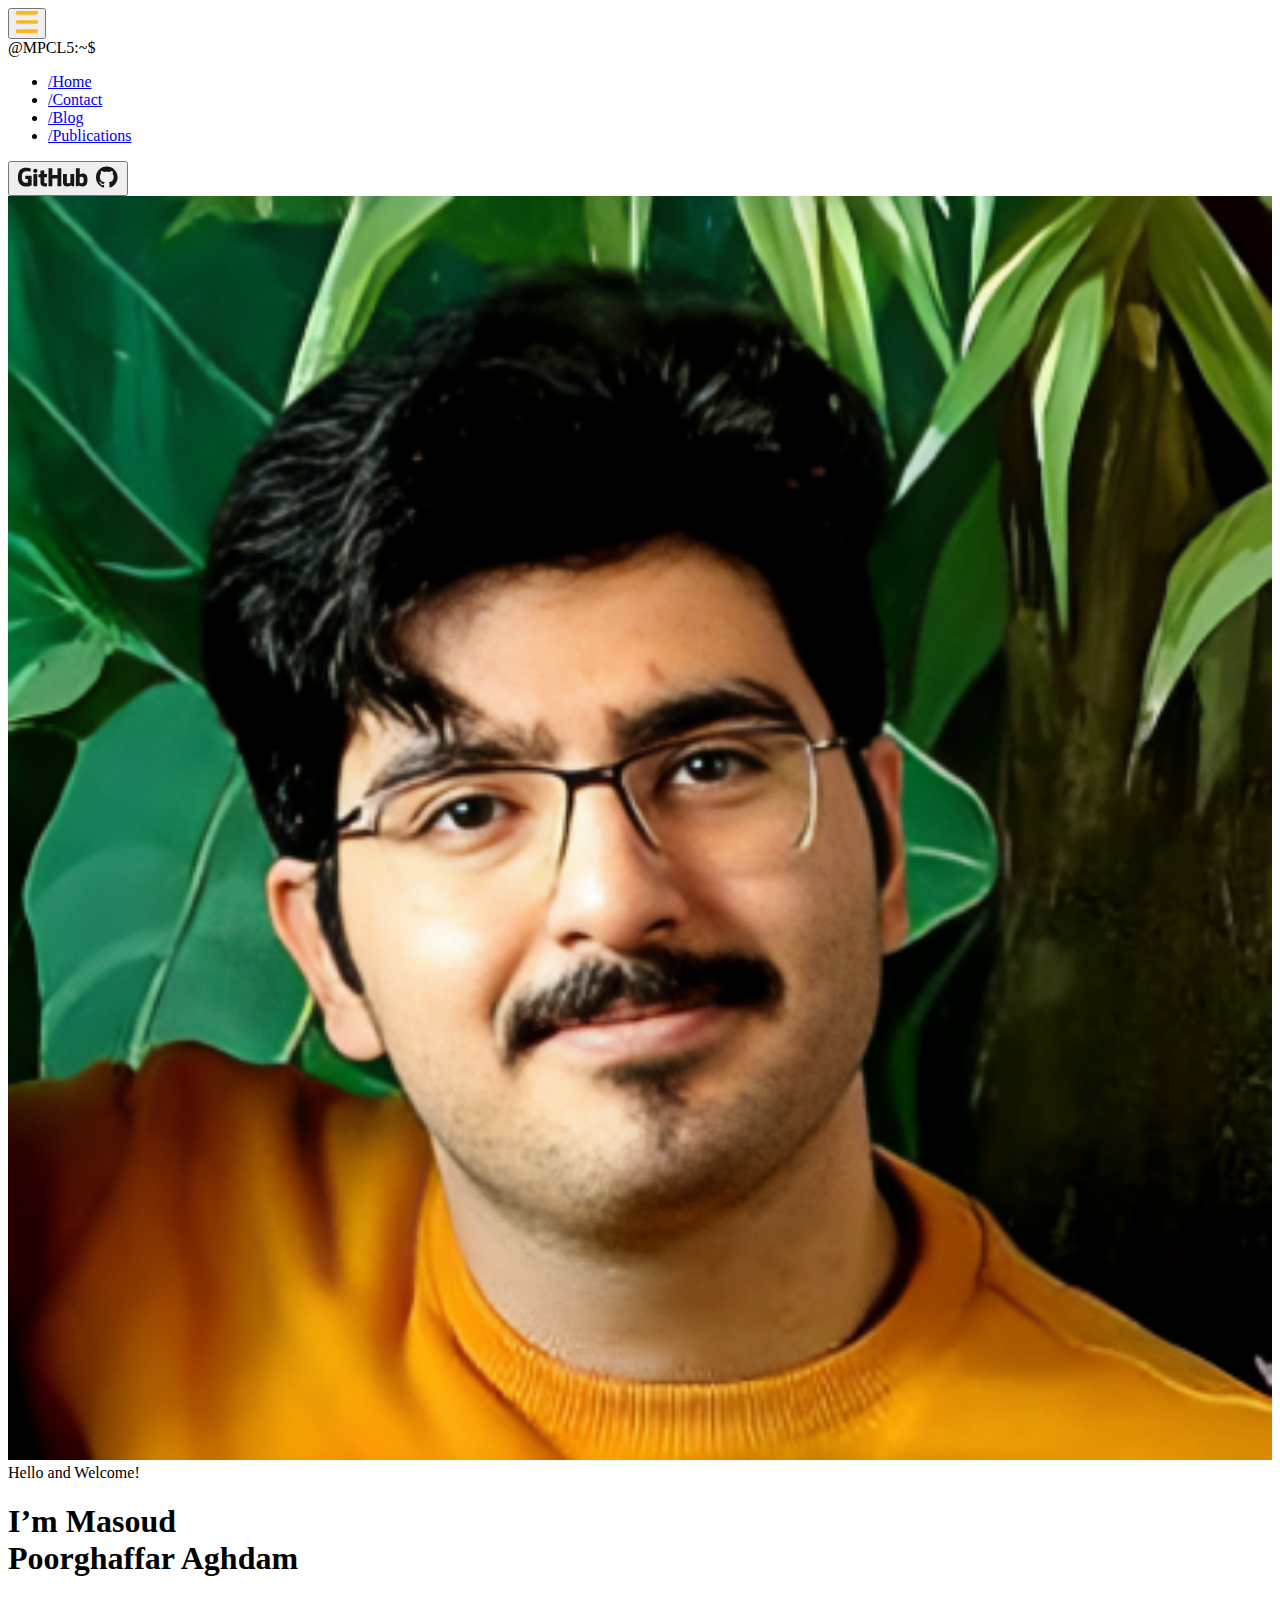
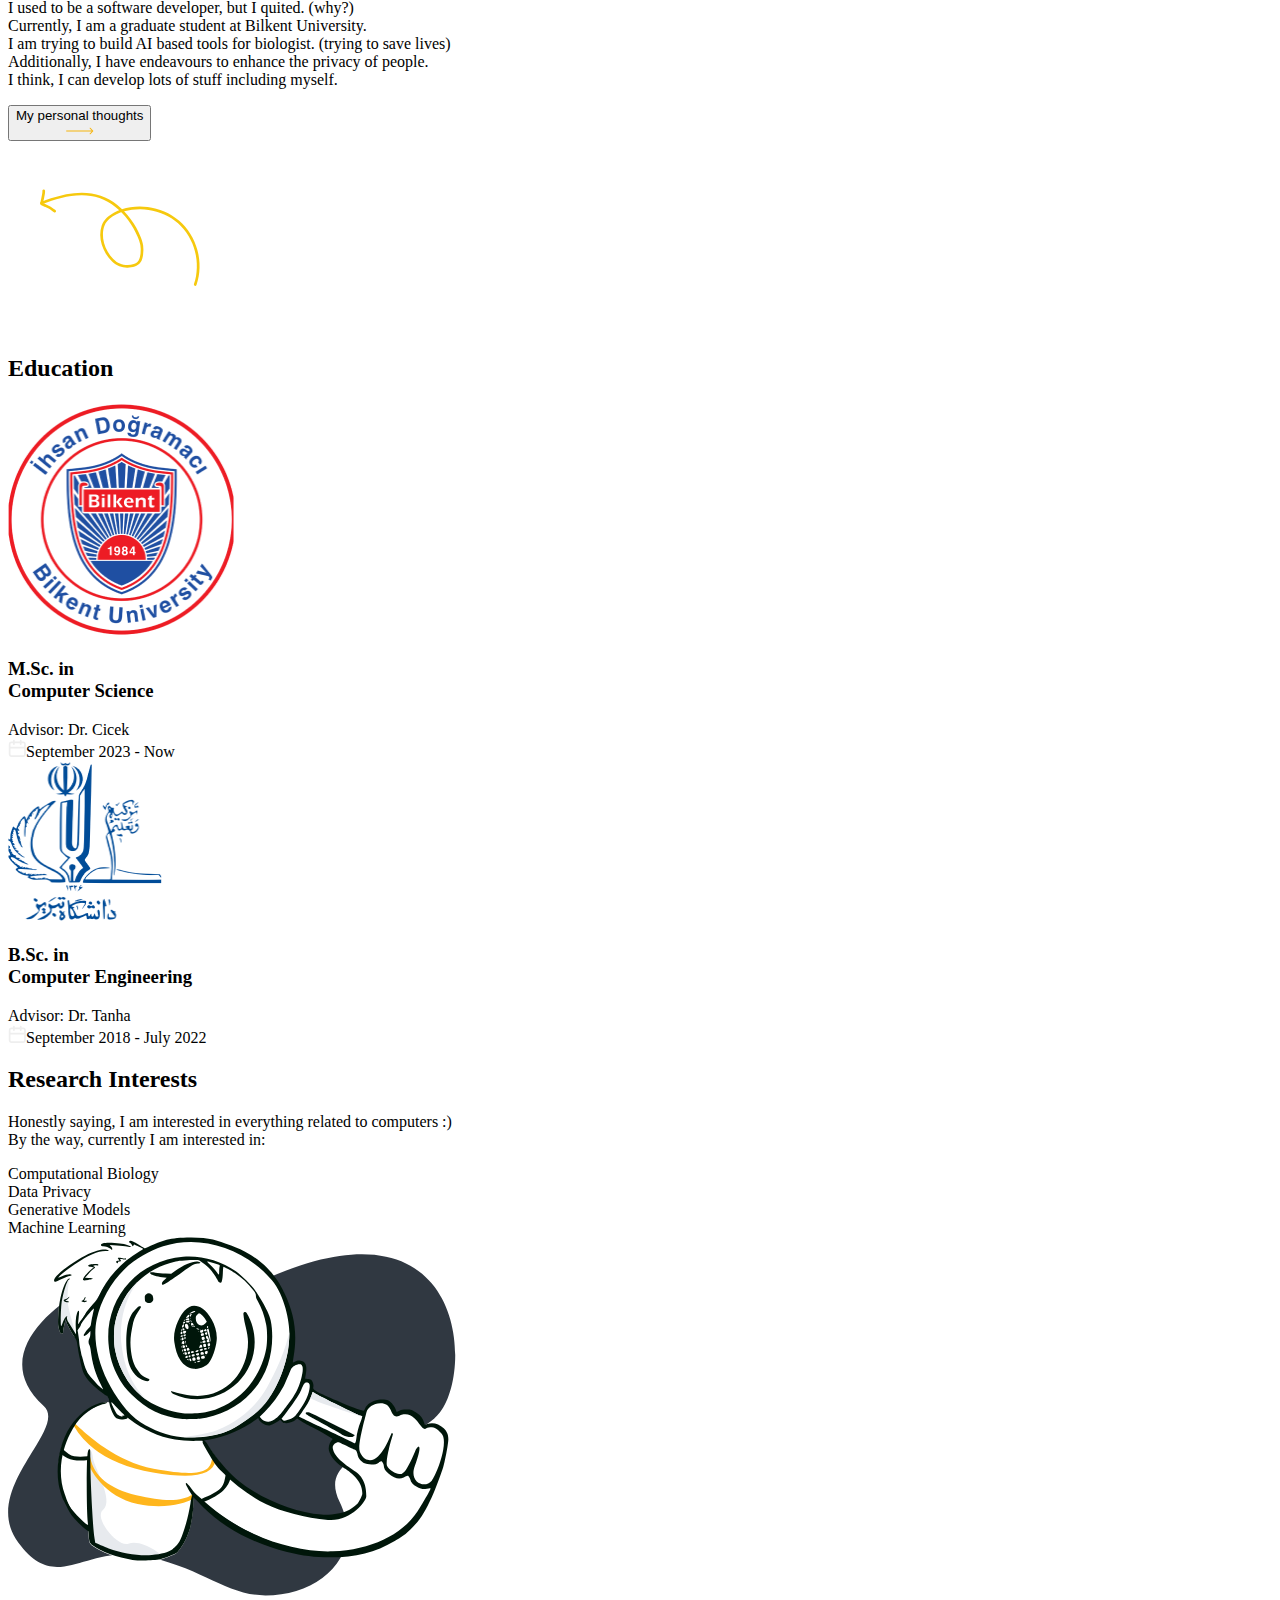
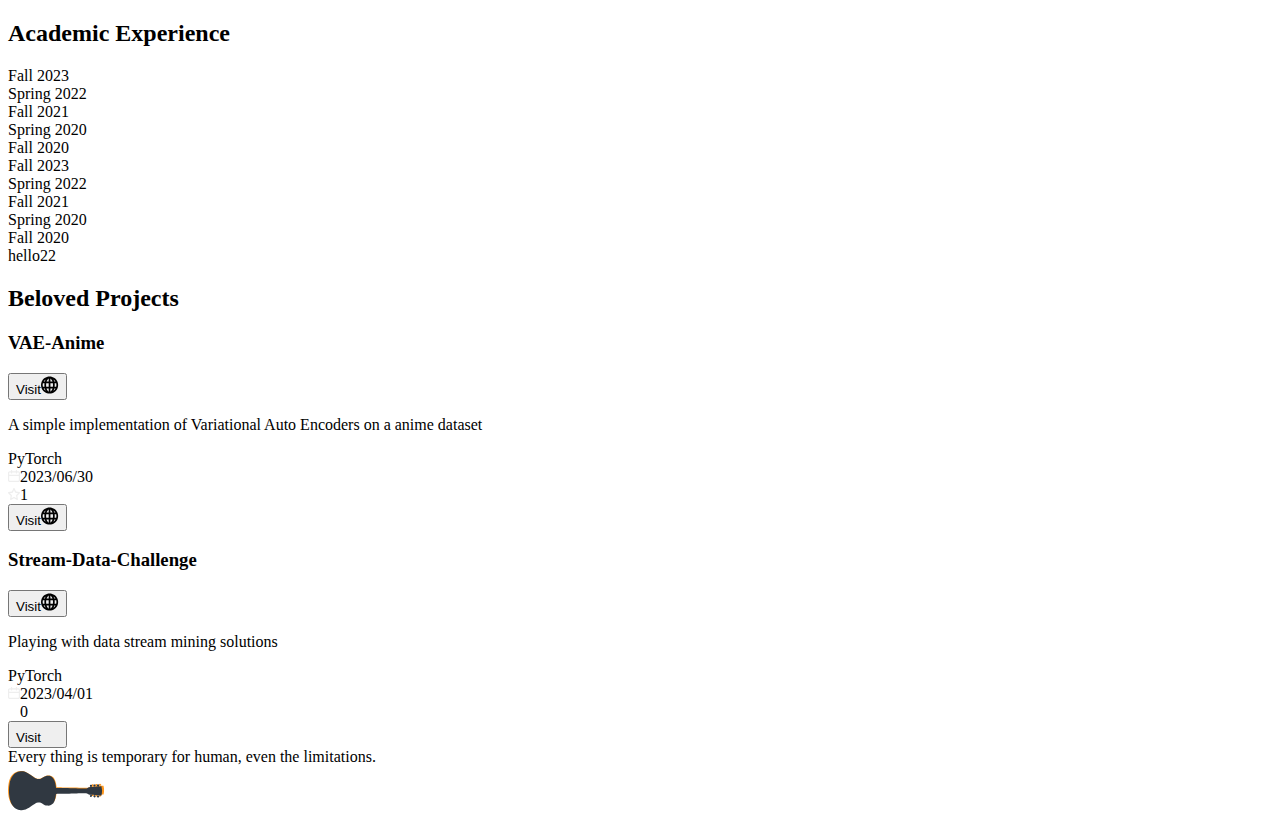
==== commit f05a6fbe: "second commit" ====
--- a/index.html
+++ b/index.html
@@ -1 +1 @@
-<!DOCTYPE html><html lang="en"><head><meta charSet="utf-8"/><meta name="viewport" content="width=device-width, initial-scale=1"/><link rel="preload" as="image" href="/img/github.svg" fetchPriority="high"/><link rel="preload" as="image" href="/img/Arrow 1.svg" fetchPriority="high"/><link rel="preload" as="image" href="/img/icon _calender_.svg" fetchPriority="high"/><link rel="preload" as="image" href="/img/footer-logo.svg" fetchPriority="high"/><link rel="stylesheet" href="/_next/static/css/c874250f7c62c535.css" crossorigin="" data-precedence="next"/><link rel="stylesheet" href="/_next/static/css/03e0d36ad582a33a.css" crossorigin="" data-precedence="next"/><link rel="preload" href="/_next/static/chunks/webpack-2e3e6b462e6b0d74.js" as="script" fetchPriority="low" crossorigin=""/><script src="/_next/static/chunks/fd9d1056-be4284c6839b84b2.js" async="" crossorigin=""></script><script src="/_next/static/chunks/864-a02a2dddda34086a.js" async="" crossorigin=""></script><script src="/_next/static/chunks/main-app-c94b89a5347deca8.js" async="" crossorigin=""></script><title>Masoud Poorghaffar Aghdam</title><meta name="description" content="Masoud&#x27;s personal website :D"/><link rel="icon" href="/favicon.ico" type="image/x-icon" sizes="16x16"/><script src="/_next/static/chunks/polyfills-c67a75d1b6f99dc8.js" crossorigin="" noModule=""></script></head><body class="__className_1fc36d"><header class="container d-flex justify-content-md-between align-items-center Header_main__KZ18k"><button class="SandwichButton_main__iguHk d-md-none"><img alt="glob" draggable="false" loading="lazy" width="22" height="22" decoding="async" data-nimg="1" style="color:transparent" src="img/icon _bars_.svg"/></button><div class="Logo_main__j_Igg __className_8e6ba5 text-primary">@MPCL5:~$</div><ul class="__className_a533b8 NavigationBar_main__hk_PI d-none d-md-flex"><li class="NavigationBar_active__RKnbx"><a href="/">/Home</a></li><li class=""><a href="/contact">/Contact</a></li><li class=""><a href="https://blog.masoud.live/">/Blog</a></li><li class=""><a href="/publications">/Publications</a></li></ul><a href="https://github.com/mpcl5" class="d-none d-md-inline-block"><button class="Button_main__V3KTt"><img alt="github" fetchPriority="high" width="104" height="26" decoding="async" data-nimg="1" style="color:transparent" src="/img/github.svg"/></button></a></header><main><section class="Bio_main__wMxUi"><div class="container"><div class="row position-relative"><div class="col-12 col-md-auto px-4 px-md-0"><img alt="masoud" loading="lazy" width="383" height="383" decoding="async" data-nimg="1" class="Image_main__gUV8q" style="color:transparent;width:100%;height:auto" sizes="100vw" srcSet="/_next/image?url=%2Fimg%2FMyPic.png&amp;w=640&amp;q=75 640w, /_next/image?url=%2Fimg%2FMyPic.png&amp;w=750&amp;q=75 750w, /_next/image?url=%2Fimg%2FMyPic.png&amp;w=828&amp;q=75 828w, /_next/image?url=%2Fimg%2FMyPic.png&amp;w=1080&amp;q=75 1080w, /_next/image?url=%2Fimg%2FMyPic.png&amp;w=1200&amp;q=75 1200w, /_next/image?url=%2Fimg%2FMyPic.png&amp;w=1920&amp;q=75 1920w, /_next/image?url=%2Fimg%2FMyPic.png&amp;w=2048&amp;q=75 2048w, /_next/image?url=%2Fimg%2FMyPic.png&amp;w=3840&amp;q=75 3840w" src="/_next/image?url=%2Fimg%2FMyPic.png&amp;w=3840&amp;q=75"/></div><div class="col-12 col-md-auto pe-auto pe-md-0"><div class="Text_main__3ua_m __className_a533b8"><span>Hello and Welcome!</span><h1 class="Text_header__yV_a_">I’m <span class="text-primary">Masoud</span> <br/> Poorghaffar Aghdam</h1><p class="Text_text__Wcis5">I used to be a software developer, but I quited. (why?) <br/>Currently, I am a graduate student at <span class="text-primary">Bilkent University</span>. <br/>I am trying to build  AI based tools for biologist. (trying to save lives) <br/>Additionally, I have endeavours to enhance the privacy of people. <br/>I think, I can develop lots of stuff including myself. <br/></p><a class="text-decoration-none" href="https://blog.masoud.live"><button class="ArrowButton_main__s30pq style className Text_button__qWn_R"><div>My personal thoughts</div><img alt="expand" fetchPriority="high" width="30" height="8" decoding="async" data-nimg="1" class="ArrowButton_image__OyTSk" style="color:transparent" src="/img/Arrow 1.svg"/></button></a></div></div><img alt="arrow" draggable="false" loading="lazy" width="231" height="190" decoding="async" data-nimg="1" class="Bio_arrow__owQoo d-none d-md-block" style="color:transparent" src="/img/Arrow SVG.svg"/></div></div></section><section class="Universities_main__WBqgt container"><h2 class="Universities_title__eR65e">Education</h2><div class="row"><div class="col-12 col-md-6"><div class="Card_main__376l6"><div class="Card_logo__FT2MD"><img alt="Bilkent University" draggable="false" loading="lazy" width="226" height="234" decoding="async" data-nimg="1" style="color:transparent" srcSet="/_next/image?url=%2Fimg%2FBilkentUni.png&amp;w=256&amp;q=75 1x, /_next/image?url=%2Fimg%2FBilkentUni.png&amp;w=640&amp;q=75 2x" src="/_next/image?url=%2Fimg%2FBilkentUni.png&amp;w=640&amp;q=75"/></div><div class="Card_textArea__sMfGo"><h3 class="Card_degree__0vKwT">M.Sc. in<br/>Computer Science<br/></h3><div class="Card_advisor__jwmpX">Advisor: <!-- -->Dr. Cicek</div><div class="Card_date__r8vRE"><img alt="calender" draggable="false" fetchPriority="high" width="18" height="18" decoding="async" data-nimg="1" class="me-2" style="color:transparent" src="/img/icon _calender_.svg"/>September 2023 - Now</div></div></div></div><div class="col-12 col-md-6"><div class="Card_main__376l6"><div class="Card_logo__FT2MD"><img alt="University of Tabriz" draggable="false" loading="lazy" width="154" height="160" decoding="async" data-nimg="1" style="color:transparent" srcSet="/_next/image?url=%2Fimg%2FTbzUni.png&amp;w=256&amp;q=75 1x, /_next/image?url=%2Fimg%2FTbzUni.png&amp;w=384&amp;q=75 2x" src="/_next/image?url=%2Fimg%2FTbzUni.png&amp;w=384&amp;q=75"/></div><div class="Card_textArea__sMfGo"><h3 class="Card_degree__0vKwT">B.Sc. in<br/>Computer Engineering<br/></h3><div class="Card_advisor__jwmpX">Advisor: <!-- -->Dr. Tanha</div><div class="Card_date__r8vRE"><img alt="calender" draggable="false" fetchPriority="high" width="18" height="18" decoding="async" data-nimg="1" class="me-2" style="color:transparent" src="/img/icon _calender_.svg"/>September 2018 - July 2022</div></div></div></div></div></section><section class="Interests_main__hAsLs"><div class="container"><div class="row"><div class="col-12 col-md-7"><h2 class="Interests_title__3m_d8">Research Interests</h2><p class="Interests_brief__RU6Yy">Honestly saying, I am interested in everything related to computers :) <br/>By the way, currently I am interested in:</p><div><div class="Interest_main__kMGTI __className_a533b8"><div class="Interest_rectangle___lzAC"></div>Computational Biology</div><div class="Interest_main__kMGTI __className_a533b8"><div class="Interest_rectangle___lzAC"></div>Data Privacy</div><div class="Interest_main__kMGTI __className_a533b8"><div class="Interest_rectangle___lzAC"></div>Generative Models</div><div class="Interest_main__kMGTI __className_a533b8"><div class="Interest_rectangle___lzAC"></div>Machine Learning</div></div></div><div class="col-12 col-md-5"><img alt="research" draggable="false" loading="lazy" width="448" height="359" decoding="async" data-nimg="1" class="Interests_image__u7AQ3" style="color:transparent" src="/img/research-interests-illu.svg"/></div></div></div></section><section class="AcademicExperience_main__Z5b1W container"><h2 class="AcademicExperience_title__yg6li">Academic Experience</h2><div class="row Table_main__8MyQS"><div class="MobileHeadBar_main__30AUp"><div class="MobileHeadBar_active__MVYTK MobileHeadBar_item__EYEsn">Fall 2023</div><div class="MobileHeadBar_item__EYEsn">Spring 2022</div><div class="MobileHeadBar_item__EYEsn">Fall 2021</div><div class="MobileHeadBar_item__EYEsn">Spring 2020</div><div class="MobileHeadBar_item__EYEsn">Fall 2020</div></div><div class="col-12 col-md-3 Sidebar_main__T_BKh"><div class="Sidebar_active__wnz7A Sidebar_item__CmZ4J">Fall 2023</div><div class="Sidebar_item__CmZ4J">Spring 2022</div><div class="Sidebar_item__CmZ4J">Fall 2021</div><div class="Sidebar_item__CmZ4J">Spring 2020</div><div class="Sidebar_item__CmZ4J">Fall 2020</div></div><div class="col-md-9 Presentation_main___HGoD">hello22</div></div></section><section class="Projects_main__lIKfX"><div class="container"><h2 class="Projects_title__CNmai">Beloved Projects</h2><div class="row"><div class="col-12 col-md-6"><div class="Card_main__7jRCD"><div class="d-flex justify-content-between align-items-center mb-2 mb-md-3"><h3 class="Card_title__oKvrK">VAE-Anime</h3><a target="_blank" href="https://github.com/MPCL5/VAE-Anime"><button class="Button_main__V3KTt Card_button__uq68q"><span>Visit</span><img alt="glob" draggable="false" loading="lazy" width="18" height="18" decoding="async" data-nimg="1" style="color:transparent" src="img/icon_globe.svg"/></button></a></div><p class="Card_descript__lzZQL">A simple implementation of Variational Auto Encoders on a anime dataset</p><div class="d-flex Card_details__649uM"><div>PyTorch</div><div class="mx-3 d-inline-flex justify-content-center"><img alt="star" draggable="false" loading="lazy" width="12" height="12" decoding="async" data-nimg="1" class="me-2" style="color:transparent" src="/img/calender.svg"/>2023/06/30</div><div class="d-inline-flex justify-content-center"><img alt="star" draggable="false" loading="lazy" width="12" height="12" decoding="async" data-nimg="1" class="me-2" style="color:transparent" src="/img/star.svg"/>1</div></div><button class="Button_main__V3KTt Card_button__uq68q Card_buttonMobile__yaenN"><span>Visit</span><img alt="glob" draggable="false" loading="lazy" width="18" height="18" decoding="async" data-nimg="1" style="color:transparent" src="img/icon_globe.svg"/></button></div></div><div class="col-12 col-md-6"><div class="Card_main__7jRCD"><div class="d-flex justify-content-between align-items-center mb-2 mb-md-3"><h3 class="Card_title__oKvrK">Stream-Data-Challenge</h3><a target="_blank" href="https://github.com/MPCL5/stream-data-challenge"><button class="Button_main__V3KTt Card_button__uq68q"><span>Visit</span><img alt="glob" draggable="false" loading="lazy" width="18" height="18" decoding="async" data-nimg="1" style="color:transparent" src="img/icon_globe.svg"/></button></a></div><p class="Card_descript__lzZQL">Playing with data stream mining solutions</p><div class="d-flex Card_details__649uM"><div>PyTorch</div><div class="mx-3 d-inline-flex justify-content-center"><img alt="star" draggable="false" loading="lazy" width="12" height="12" decoding="async" data-nimg="1" class="me-2" style="color:transparent" src="/img/calender.svg"/>2023/04/01</div><div class="d-inline-flex justify-content-center"><img alt="star" draggable="false" loading="lazy" width="12" height="12" decoding="async" data-nimg="1" class="me-2" style="color:transparent" src="/img/star.svg"/>0</div></div><button class="Button_main__V3KTt Card_button__uq68q Card_buttonMobile__yaenN"><span>Visit</span><img alt="glob" draggable="false" loading="lazy" width="18" height="18" decoding="async" data-nimg="1" style="color:transparent" src="img/icon_globe.svg"/></button></div></div></div></div></section></main><footer class="Footer_main__Lg_gg container flex-column flex-md-row"><div class="mb-2">Every thing is temporary for human, even the limitations. <br/></div><img alt="footer" draggable="false" fetchPriority="high" width="100" height="50" decoding="async" data-nimg="1" style="color:transparent" src="/img/footer-logo.svg"/></footer><script src="/_next/static/chunks/webpack-2e3e6b462e6b0d74.js" crossorigin="" async=""></script><script>(self.__next_f=self.__next_f||[]).push([0]);self.__next_f.push([2,null])</script><script>self.__next_f.push([1,"1:HL[\"/_next/static/css/c874250f7c62c535.css\",\"style\",{\"crossOrigin\":\"\"}]\n0:\"$L2\"\n"])</script><script>self.__next_f.push([1,"3:HL[\"/_next/static/css/03e0d36ad582a33a.css\",\"style\",{\"crossOrigin\":\"\"}]\n"])</script><script>self.__next_f.push([1,"4:I{\"id\":6054,\"chunks\":[\"272:static/chunks/webpack-2e3e6b462e6b0d74.js\",\"971:static/chunks/fd9d1056-be4284c6839b84b2.js\",\"864:static/chunks/864-a02a2dddda34086a.js\"],\"name\":\"\",\"async\":false}\n6:I{\"id\":1729,\"chunks\":[\"272:static/chunks/webpack-2e3e6b462e6b0d74.js\",\"971:static/chunks/fd9d1056-be4284c6839b84b2.js\",\"864:static/chunks/864-a02a2dddda34086a.js\"],\"name\":\"\",\"async\":false}\n7:I{\"id\":6964,\"chunks\":[\"929:static/chunks/929-0f3d32c70cfcd92b.js\",\"931:static/chunks/app/page-dc7b233c4afdd61f.js\"],\"name\":\"Imag"])</script><script>self.__next_f.push([1,"e\",\"async\":false}\n8:I{\"id\":4915,\"chunks\":[\"929:static/chunks/929-0f3d32c70cfcd92b.js\",\"185:static/chunks/app/layout-ed0a5fbac9170327.js\"],\"name\":\"NavigationBar\",\"async\":false}\n9:I{\"id\":796,\"chunks\":[\"929:static/chunks/929-0f3d32c70cfcd92b.js\",\"185:static/chunks/app/layout-ed0a5fbac9170327.js\"],\"name\":\"GitButton\",\"async\":false}\na:I{\"id\":1443,\"chunks\":[\"272:static/chunks/webpack-2e3e6b462e6b0d74.js\",\"971:static/chunks/fd9d1056-be4284c6839b84b2.js\",\"864:static/chunks/864-a02a2dddda34086a.js\"],\"name\":\"\",\"async\""])</script><script>self.__next_f.push([1,":false}\nb:I{\"id\":8639,\"chunks\":[\"272:static/chunks/webpack-2e3e6b462e6b0d74.js\",\"971:static/chunks/fd9d1056-be4284c6839b84b2.js\",\"864:static/chunks/864-a02a2dddda34086a.js\"],\"name\":\"\",\"async\":false}\nd:I{\"id\":4724,\"chunks\":[\"929:static/chunks/929-0f3d32c70cfcd92b.js\",\"931:static/chunks/app/page-dc7b233c4afdd61f.js\"],\"name\":\"\",\"async\":false}\ne:I{\"id\":7817,\"chunks\":[\"929:static/chunks/929-0f3d32c70cfcd92b.js\",\"931:static/chunks/app/page-dc7b233c4afdd61f.js\"],\"name\":\"Table\",\"async\":false}\n"])</script><script>self.__next_f.push([1,"2:[[[\"$\",\"link\",\"0\",{\"rel\":\"stylesheet\",\"href\":\"/_next/static/css/c874250f7c62c535.css\",\"precedence\":\"next\",\"crossOrigin\":\"\"}]],[\"$\",\"$L4\",null,{\"buildId\":\"mVKIQW1rcvUgHyeM1aAka\",\"assetPrefix\":\"\",\"initialCanonicalUrl\":\"/\",\"initialTree\":[\"\",{\"children\":[\"__PAGE__\",{}]},\"$undefined\",\"$undefined\",true],\"initialHead\":[false,\"$L5\"],\"globalErrorComponent\":\"$6\",\"children\":[null,[\"$\",\"html\",null,{\"lang\":\"en\",\"children\":[\"$\",\"body\",null,{\"className\":\"__className_1fc36d\",\"children\":[[\"$\",\"header\",null,{\"className\":\"container d-flex justify-content-md-between align-items-center Header_main__KZ18k\",\"children\":[[\"$\",\"button\",null,{\"className\":\"SandwichButton_main__iguHk d-md-none\",\"children\":[\"$\",\"$L7\",null,{\"src\":\"img/icon _bars_.svg\",\"alt\":\"glob\",\"height\":22,\"width\":22,\"draggable\":false}]}],[\"$\",\"div\",null,{\"className\":\"Logo_main__j_Igg __className_8e6ba5 text-primary\",\"children\":\"@MPCL5:~$\"}],[\"$\",\"$L8\",null,{}],[\"$\",\"$L9\",null,{}]]}],[\"$\",\"main\",null,{\"children\":[\"$\",\"$La\",null,{\"parallelRouterKey\":\"children\",\"segmentPath\":[\"children\"],\"loading\":\"$undefined\",\"loadingStyles\":\"$undefined\",\"hasLoading\":false,\"error\":\"$undefined\",\"errorStyles\":\"$undefined\",\"template\":[\"$\",\"$Lb\",null,{}],\"templateStyles\":\"$undefined\",\"notFound\":[[\"$\",\"title\",null,{\"children\":\"404: This page could not be found.\"}],[\"$\",\"div\",null,{\"style\":{\"fontFamily\":\"system-ui,\\\"Segoe UI\\\",Roboto,Helvetica,Arial,sans-serif,\\\"Apple Color Emoji\\\",\\\"Segoe UI Emoji\\\"\",\"height\":\"100vh\",\"textAlign\":\"center\",\"display\":\"flex\",\"flexDirection\":\"column\",\"alignItems\":\"center\",\"justifyContent\":\"center\"},\"children\":[\"$\",\"div\",null,{\"children\":[[\"$\",\"style\",null,{\"dangerouslySetInnerHTML\":{\"__html\":\"body{color:#000;background:#fff;margin:0}.next-error-h1{border-right:1px solid rgba(0,0,0,.3)}@media (prefers-color-scheme:dark){body{color:#fff;background:#000}.next-error-h1{border-right:1px solid rgba(255,255,255,.3)}}\"}}],[\"$\",\"h1\",null,{\"className\":\"next-error-h1\",\"style\":{\"display\":\"inline-block\",\"margin\":\"0 20px 0 0\",\"padding\":\"0 23px 0 0\",\"fontSize\":24,\"fontWeight\":500,\"verticalAlign\":\"top\",\"lineHeight\":\"49px\"},\"children\":\"404\"}],[\"$\",\"div\",null,{\"style\":{\"display\":\"inline-block\"},\"children\":[\"$\",\"h2\",null,{\"style\":{\"fontSize\":14,\"fontWeight\":400,\"lineHeight\":\"49px\",\"margin\":0},\"children\":\"This page could not be found.\"}]}]]}]}]],\"notFoundStyles\":[],\"childProp\":{\"current\":[\"$Lc\",[[\"$\",\"section\",null,{\"className\":\"Bio_main__wMxUi\",\"children\":[\"$\",\"div\",null,{\"className\":\"container\",\"children\":[\"$\",\"div\",null,{\"className\":\"row position-relative\",\"children\":[[\"$\",\"div\",null,{\"className\":\"col-12 col-md-auto px-4 px-md-0\",\"children\":[\"$\",\"$L7\",null,{\"src\":\"/img/MyPic.png\",\"alt\":\"masoud\",\"className\":\"Image_main__gUV8q\",\"height\":383,\"width\":383,\"layout\":\"responsive\"}]}],[\"$\",\"div\",null,{\"className\":\"col-12 col-md-auto pe-auto pe-md-0\",\"children\":[\"$\",\"div\",null,{\"className\":\"Text_main__3ua_m __className_a533b8\",\"children\":[[\"$\",\"span\",null,{\"children\":\"Hello and Welcome!\"}],[\"$\",\"h1\",null,{\"className\":\"Text_header__yV_a_\",\"children\":[\"I’m \",[\"$\",\"span\",null,{\"className\":\"text-primary\",\"children\":\"Masoud\"}],\" \",[\"$\",\"br\",null,{}],\" Poorghaffar Aghdam\"]}],[\"$\",\"p\",null,{\"className\":\"Text_text__Wcis5\",\"children\":[\"I used to be a software developer, but I quited. (why?) \",[\"$\",\"br\",null,{}],\"Currently, I am a graduate student at \",[\"$\",\"span\",null,{\"className\":\"text-primary\",\"children\":\"Bilkent University\"}],\". \",[\"$\",\"br\",null,{}],\"I am trying to build  AI based tools for biologist. (trying to save lives) \",[\"$\",\"br\",null,{}],\"Additionally, I have endeavours to enhance the privacy of people. \",[\"$\",\"br\",null,{}],\"I think, I can develop lots of stuff including myself. \",[\"$\",\"br\",null,{}]]}],[\"$\",\"$Ld\",null,{\"href\":\"https://blog.masoud.live\",\"className\":\"text-decoration-none\",\"children\":[\"$\",\"button\",null,{\"className\":\"ArrowButton_main__s30pq style className Text_button__qWn_R\",\"children\":[[\"$\",\"div\",null,{\"children\":\"My personal thoughts\"}],[\"$\",\"$L7\",null,{\"src\":\"/img/Arrow 1.svg\",\"alt\":\"expand\",\"priority\":true,\"width\":30,\"height\":8,\"className\":\"ArrowButton_image__OyTSk\"}]]}]}]]}]}],[\"$\",\"$L7\",null,{\"src\":\"/img/Arrow SVG.svg\",\"alt\":\"arrow\",\"height\":190,\"width\":231,\"className\":\"Bio_arrow__owQoo d-none d-md-block\",\"draggable\":false}]]}]}]}],[\"$\",\"section\",null,{\"className\":\"Universities_main__WBqgt container\",\"children\":[[\"$\",\"h2\",null,{\"className\":\"Universities_title__eR65e\",\"children\":\"Education\"}],[\"$\",\"div\",null,{\"className\":\"row\",\"children\":[[\"$\",\"div\",\"Bilkent UniversityM.Sc. in\\nComputer Science\",{\"className\":\"col-12 col-md-6\",\"children\":[\"$\",\"div\",null,{\"className\":\"Card_main__376l6\",\"children\":[[\"$\",\"div\",null,{\"className\":\"Card_logo__FT2MD\",\"children\":[\"$\",\"$L7\",null,{\"src\":\"/img/BilkentUni.png\",\"alt\":\"Bilkent University\",\"height\":234,\"width\":226,\"draggable\":false}]}],[\"$\",\"div\",null,{\"className\":\"Card_textArea__sMfGo\",\"children\":[[\"$\",\"h3\",null,{\"className\":\"Card_degree__0vKwT\",\"children\":[[\"M.Sc. in\",[\"$\",\"br\",null,{}]],[\"Computer Science\",[\"$\",\"br\",null,{}]]]}],[\"$\",\"div\",null,{\"className\":\"Card_advisor__jwmpX\",\"children\":[\"Advisor: \",\"Dr. Cicek\"]}],[\"$\",\"div\",null,{\"className\":\"Card_date__r8vRE\",\"children\":[[\"$\",\"$L7\",null,{\"src\":\"/img/icon _calender_.svg\",\"height\":18,\"width\":18,\"priority\":true,\"alt\":\"calender\",\"className\":\"me-2\",\"draggable\":false}],\"September 2023 - Now\"]}]]}]]}]}],[\"$\",\"div\",\"University of TabrizB.Sc. in\\nComputer Engineering\",{\"className\":\"col-12 col-md-6\",\"children\":[\"$\",\"div\",null,{\"className\":\"Card_main__376l6\",\"children\":[[\"$\",\"div\",null,{\"className\":\"Card_logo__FT2MD\",\"children\":[\"$\",\"$L7\",null,{\"src\":\"/img/TbzUni.png\",\"alt\":\"University of Tabriz\",\"height\":160,\"width\":154,\"draggable\":false}]}],[\"$\",\"div\",null,{\"className\":\"Card_textArea__sMfGo\",\"children\":[[\"$\",\"h3\",null,{\"className\":\"Card_degree__0vKwT\",\"children\":[[\"B.Sc. in\",[\"$\",\"br\",null,{}]],[\"Computer Engineering\",[\"$\",\"br\",null,{}]]]}],[\"$\",\"div\",null,{\"className\":\"Card_advisor__jwmpX\",\"children\":[\"Advisor: \",\"Dr. Tanha\"]}],[\"$\",\"div\",null,{\"className\":\"Card_date__r8vRE\",\"children\":[[\"$\",\"$L7\",null,{\"src\":\"/img/icon _calender_.svg\",\"height\":18,\"width\":18,\"priority\":true,\"alt\":\"calender\",\"className\":\"me-2\",\"draggable\":false}],\"September 2018 - July 2022\"]}]]}]]}]}]]}]]}],[\"$\",\"section\",null,{\"className\":\"Interests_main__hAsLs\",\"children\":[\"$\",\"div\",null,{\"className\":\"container\",\"children\":[\"$\",\"div\",null,{\"className\":\"row\",\"children\":[[\"$\",\"div\",null,{\"className\":\"col-12 col-md-7\",\"children\":[[\"$\",\"h2\",null,{\"className\":\"Interests_title__3m_d8\",\"children\":\"Research Interests\"}],[\"$\",\"p\",null,{\"className\":\"Interests_brief__RU6Yy\",\"children\":[\"Honestly saying, I am interested in everything related to computers :) \",[\"$\",\"br\",null,{}],\"By the way, currently I am interested in:\"]}],[\"$\",\"div\",null,{\"children\":[[\"$\",\"div\",null,{\"className\":\"Interest_main__kMGTI __className_a533b8\",\"children\":[[\"$\",\"div\",null,{\"className\":\"Interest_rectangle___lzAC\"}],\"Computational Biology\"]}],[\"$\",\"div\",null,{\"className\":\"Interest_main__kMGTI __className_a533b8\",\"children\":[[\"$\",\"div\",null,{\"className\":\"Interest_rectangle___lzAC\"}],\"Data Privacy\"]}],[\"$\",\"div\",null,{\"className\":\"Interest_main__kMGTI __className_a533b8\",\"children\":[[\"$\",\"div\",null,{\"className\":\"Interest_rectangle___lzAC\"}],\"Generative Models\"]}],[\"$\",\"div\",null,{\"className\":\"Interest_main__kMGTI __className_a533b8\",\"children\":[[\"$\",\"div\",null,{\"className\":\"Interest_rectangle___lzAC\"}],\"Machine Learning\"]}]]}]]}],[\"$\",\"div\",null,{\"className\":\"col-12 col-md-5\",\"children\":[\"$\",\"$L7\",null,{\"src\":\"/img/research-interests-illu.svg\",\"alt\":\"research\",\"height\":359,\"width\":448,\"draggable\":false,\"className\":\"Interests_image__u7AQ3\"}]}]]}]}]}],[\"$\",\"section\",null,{\"className\":\"AcademicExperience_main__Z5b1W container\",\"children\":[[\"$\",\"h2\",null,{\"className\":\"AcademicExperience_title__yg6li\",\"children\":\"Academic Experience\"}],[\"$\",\"$Le\",null,{\"data\":[{\"id\":\"1\",\"title\":\"Fall 2023\",\"text\":\"hello22\"},{\"id\":\"2\",\"title\":\"Spring 2022\",\"text\":\"hello33\"},{\"id\":\"3\",\"title\":\"Fall 2021\",\"text\":\"hello22\"},{\"id\":\"4\",\"title\":\"Spring 2020\",\"text\":\"Fall 2020\"},{\"id\":\"5\",\"title\":\"Fall 2020\",\"text\":\"Fall 2020\"}]}]]}],[\"$\",\"section\",null,{\"className\":\"Projects_main__lIKfX\",\"children\":[\"$\",\"div\",null,{\"className\":\"container\",\"children\":[[\"$\",\"h2\",null,{\"className\":\"Projects_title__CNmai\",\"children\":\"Beloved Projects\"}],[\"$\",\"div\",null,{\"className\":\"row\",\"children\":[[\"$\",\"div\",\"VAE-Anime\",{\"className\":\"col-12 col-md-6\",\"children\":\"$Lf\"}],[\"$\",\"div\",\"Stream-Data-Challenge\",{\"className\":\"col-12 col-md-6\",\"children\":\"$L10\"}]]}]]}]}]],null],\"segment\":\"__PAGE__\"},\"styles\":[[\"$\",\"link\",\"0\",{\"rel\":\"stylesheet\",\"href\":\"/_next/static/css/03e0d36ad582a33a.css\",\"precedence\":\"next\",\"crossOrigin\":\"\"}]]}]}],[\"$\",\"footer\",null,{\"className\":\"Footer_main__Lg_gg container flex-column flex-md-row\",\"children\":[[\"$\",\"div\",null,{\"className\":\"mb-2\",\"children\":[\"Every thing is temporary for human, even the limitations. \",[\"$\",\"br\",null,{}]]}],[\"$\",\"$L7\",null,{\"height\":50,\"width\":100,\"src\":\"/img/footer-logo.svg\",\"alt\":\"footer\",\"priority\":true,\"draggable\":false}]]}]]}]}],null]}]]\n"])</script><script>self.__next_f.push([1,"5:[[\"$\",\"meta\",\"0\",{\"charSet\":\"utf-8\"}],[\"$\",\"title\",\"1\",{\"children\":\"Masoud Poorghaffar Aghdam\"}],[\"$\",\"meta\",\"2\",{\"name\":\"description\",\"content\":\"Masoud's personal website :D\"}],[\"$\",\"meta\",\"3\",{\"name\":\"viewport\",\"content\":\"width=device-width, initial-scale=1\"}],[\"$\",\"link\",\"4\",{\"rel\":\"icon\",\"href\":\"/favicon.ico\",\"type\":\"image/x-icon\",\"sizes\":\"16x16\"}]]\nc:null\n"])</script><script>self.__next_f.push([1,"11:I{\"id\":4233,\"chunks\":[\"929:static/chunks/929-0f3d32c70cfcd92b.js\",\"931:static/chunks/app/page-dc7b233c4afdd61f.js\"],\"name\":\"Button\",\"async\":false}\n"])</script><script>self.__next_f.push([1,"f:[\"$\",\"div\",null,{\"className\":\"Card_main__7jRCD\",\"children\":[[\"$\",\"div\",null,{\"className\":\"d-flex justify-content-between align-items-center mb-2 mb-md-3\",\"children\":[[\"$\",\"h3\",null,{\"className\":\"Card_title__oKvrK\",\"children\":\"VAE-Anime\"}],[\"$\",\"$Ld\",null,{\"href\":\"https://github.com/MPCL5/VAE-Anime\",\"target\":\"_blank\",\"children\":[\"$\",\"$L11\",null,{\"className\":\"Card_button__uq68q\",\"children\":[[\"$\",\"span\",null,{\"children\":\"Visit\"}],[\"$\",\"$L7\",null,{\"src\":\"img/icon_globe.svg\",\"alt\":\"glob\",\"height\":18,\"width\":18,\"draggable\":false}]]}]}]]}],[\"$\",\"p\",null,{\"className\":\"Card_descript__lzZQL\",\"children\":\"A simple implementation of Variational Auto Encoders on a anime dataset\"}],[\"$\",\"div\",null,{\"className\":\"d-flex Card_details__649uM\",\"children\":[[\"$\",\"div\",null,{\"children\":\"PyTorch\"}],[\"$\",\"div\",null,{\"className\":\"mx-3 d-inline-flex justify-content-center\",\"children\":[[\"$\",\"$L7\",null,{\"src\":\"/img/calender.svg\",\"alt\":\"star\",\"height\":12,\"width\":12,\"draggable\":false,\"className\":\"me-2\"}],\"2023/06/30\"]}],[\"$\",\"div\",null,{\"className\":\"d-inline-flex justify-content-center\",\"children\":[[\"$\",\"$L7\",null,{\"src\":\"/img/star.svg\",\"alt\":\"star\",\"height\":12,\"width\":12,\"draggable\":false,\"className\":\"me-2\"}],1]}]]}],[\"$\",\"$L11\",null,{\"className\":\"Card_button__uq68q Card_buttonMobile__yaenN\",\"children\":[[\"$\",\"span\",null,{\"children\":\"Visit\"}],[\"$\",\"$L7\",null,{\"src\":\"img/icon_globe.svg\",\"alt\":\"glob\",\"height\":18,\"width\":18,\"draggable\":false}]]}]]}]\n"])</script><script>self.__next_f.push([1,"10:[\"$\",\"div\",null,{\"className\":\"Card_main__7jRCD\",\"children\":[[\"$\",\"div\",null,{\"className\":\"d-flex justify-content-between align-items-center mb-2 mb-md-3\",\"children\":[[\"$\",\"h3\",null,{\"className\":\"Card_title__oKvrK\",\"children\":\"Stream-Data-Challenge\"}],[\"$\",\"$Ld\",null,{\"href\":\"https://github.com/MPCL5/stream-data-challenge\",\"target\":\"_blank\",\"children\":[\"$\",\"$L11\",null,{\"className\":\"Card_button__uq68q\",\"children\":[[\"$\",\"span\",null,{\"children\":\"Visit\"}],[\"$\",\"$L7\",null,{\"src\":\"img/icon_globe.svg\",\"alt\":\"glob\",\"height\":18,\"width\":18,\"draggable\":false}]]}]}]]}],[\"$\",\"p\",null,{\"className\":\"Card_descript__lzZQL\",\"children\":\"Playing with data stream mining solutions\"}],[\"$\",\"div\",null,{\"className\":\"d-flex Card_details__649uM\",\"children\":[[\"$\",\"div\",null,{\"children\":\"PyTorch\"}],[\"$\",\"div\",null,{\"className\":\"mx-3 d-inline-flex justify-content-center\",\"children\":[[\"$\",\"$L7\",null,{\"src\":\"/img/calender.svg\",\"alt\":\"star\",\"height\":12,\"width\":12,\"draggable\":false,\"className\":\"me-2\"}],\"2023/04/01\"]}],[\"$\",\"div\",null,{\"className\":\"d-inline-flex justify-content-center\",\"children\":[[\"$\",\"$L7\",null,{\"src\":\"/img/star.svg\",\"alt\":\"star\",\"height\":12,\"width\":12,\"draggable\":false,\"className\":\"me-2\"}],0]}]]}],[\"$\",\"$L11\",null,{\"className\":\"Card_button__uq68q Card_buttonMobile__yaenN\",\"children\":[[\"$\",\"span\",null,{\"children\":\"Visit\"}],[\"$\",\"$L7\",null,{\"src\":\"img/icon_globe.svg\",\"alt\":\"glob\",\"height\":18,\"width\":18,\"draggable\":false}]]}]]}]\n"])</script></body></html>+<!DOCTYPE html><html lang="en"><head><meta charSet="utf-8"/><meta name="viewport" content="width=device-width, initial-scale=1"/><link rel="preload" as="image" href="/img/github.svg" fetchPriority="high"/><link rel="preload" as="image" href="/img/Arrow 1.svg" fetchPriority="high"/><link rel="preload" as="image" href="/img/icon _calender_.svg" fetchPriority="high"/><link rel="preload" as="image" href="/img/footer-logo.svg" fetchPriority="high"/><link rel="stylesheet" href="/nextjs-github-pages/_next/static/css/4d3dcc346534515a.css" crossorigin="" data-precedence="next"/><link rel="stylesheet" href="/nextjs-github-pages/_next/static/css/36c26388efe2167c.css" crossorigin="" data-precedence="next"/><link rel="preload" href="/nextjs-github-pages/_next/static/chunks/webpack-3aac89f1d77840f3.js" as="script" fetchPriority="low" crossorigin=""/><script src="/nextjs-github-pages/_next/static/chunks/fd9d1056-be4284c6839b84b2.js" async="" crossorigin=""></script><script src="/nextjs-github-pages/_next/static/chunks/864-e7ad57ecb6d1057e.js" async="" crossorigin=""></script><script src="/nextjs-github-pages/_next/static/chunks/main-app-c94b89a5347deca8.js" async="" crossorigin=""></script><title>Masoud Poorghaffar Aghdam</title><meta name="description" content="Masoud&#x27;s personal website :D"/><link rel="icon" href="/nextjs-github-pages/favicon.ico" type="image/x-icon" sizes="16x16"/><script src="/nextjs-github-pages/_next/static/chunks/polyfills-c67a75d1b6f99dc8.js" crossorigin="" noModule=""></script></head><body class="__className_47f2bc"><header class="container d-flex justify-content-md-between align-items-center Header_main__KZ18k"><button class="SandwichButton_main__iguHk d-md-none"><img alt="glob" draggable="false" loading="lazy" width="22" height="22" decoding="async" data-nimg="1" style="color:transparent" src="img/icon _bars_.svg"/></button><div class="Logo_main__j_Igg __className_bd2166 text-primary">@MPCL5:~$</div><ul class="__className_5495d6 NavigationBar_main__hk_PI d-none d-md-flex"><li class="NavigationBar_active__RKnbx"><a href="/nextjs-github-pages">/Home</a></li><li class=""><a href="/nextjs-github-pages/contact">/Contact</a></li><li class=""><a href="https://blog.masoud.live/">/Blog</a></li><li class=""><a href="/nextjs-github-pages/publications">/Publications</a></li></ul><a href="https://github.com/mpcl5" class="d-none d-md-inline-block"><button class="Button_main__V3KTt"><img alt="github" fetchPriority="high" width="104" height="26" decoding="async" data-nimg="1" style="color:transparent" src="/img/github.svg"/></button></a></header><main><section class="Bio_main__wMxUi"><div class="container"><div class="row position-relative"><div class="col-12 col-md-auto px-4 px-md-0"><img alt="masoud" loading="lazy" width="383" height="383" decoding="async" data-nimg="1" class="Image_main__gUV8q" style="color:transparent;width:100%;height:auto" src="/img/MyPic.png"/></div><div class="col-12 col-md-auto pe-auto pe-md-0"><div class="Text_main__3ua_m __className_5495d6"><span>Hello and Welcome!</span><h1 class="Text_header__yV_a_">I’m <span class="text-primary">Masoud</span> <br/> Poorghaffar Aghdam</h1><p class="Text_text__Wcis5">I used to be a software developer, but I quited. (why?) <br/>Currently, I am a graduate student at <span class="text-primary">Bilkent University</span>. <br/>I am trying to build  AI based tools for biologist. (trying to save lives) <br/>Additionally, I have endeavours to enhance the privacy of people. <br/>I think, I can develop lots of stuff including myself. <br/></p><a class="text-decoration-none" href="https://blog.masoud.live"><button class="ArrowButton_main__s30pq style className Text_button__qWn_R"><div>My personal thoughts</div><img alt="expand" fetchPriority="high" width="30" height="8" decoding="async" data-nimg="1" class="ArrowButton_image__OyTSk" style="color:transparent" src="/img/Arrow 1.svg"/></button></a></div></div><img alt="arrow" draggable="false" loading="lazy" width="231" height="190" decoding="async" data-nimg="1" class="Bio_arrow__owQoo d-none d-md-block" style="color:transparent" src="/img/Arrow SVG.svg"/></div></div></section><section class="Universities_main__WBqgt container"><h2 class="Universities_title__eR65e">Education</h2><div class="row"><div class="col-12 col-md-6"><div class="Card_main__376l6"><div class="Card_logo__FT2MD"><img alt="Bilkent University" draggable="false" loading="lazy" width="226" height="234" decoding="async" data-nimg="1" style="color:transparent" src="/img/BilkentUni.png"/></div><div class="Card_textArea__sMfGo"><h3 class="Card_degree__0vKwT">M.Sc. in<br/>Computer Science<br/></h3><div class="Card_advisor__jwmpX">Advisor: <!-- -->Dr. Cicek</div><div class="Card_date__r8vRE"><img alt="calender" draggable="false" fetchPriority="high" width="18" height="18" decoding="async" data-nimg="1" class="me-2" style="color:transparent" src="/img/icon _calender_.svg"/>September 2023 - Now</div></div></div></div><div class="col-12 col-md-6"><div class="Card_main__376l6"><div class="Card_logo__FT2MD"><img alt="University of Tabriz" draggable="false" loading="lazy" width="154" height="160" decoding="async" data-nimg="1" style="color:transparent" src="/img/TbzUni.png"/></div><div class="Card_textArea__sMfGo"><h3 class="Card_degree__0vKwT">B.Sc. in<br/>Computer Engineering<br/></h3><div class="Card_advisor__jwmpX">Advisor: <!-- -->Dr. Tanha</div><div class="Card_date__r8vRE"><img alt="calender" draggable="false" fetchPriority="high" width="18" height="18" decoding="async" data-nimg="1" class="me-2" style="color:transparent" src="/img/icon _calender_.svg"/>September 2018 - July 2022</div></div></div></div></div></section><section class="Interests_main__hAsLs"><div class="container"><div class="row"><div class="col-12 col-md-7"><h2 class="Interests_title__3m_d8">Research Interests</h2><p class="Interests_brief__RU6Yy">Honestly saying, I am interested in everything related to computers :) <br/>By the way, currently I am interested in:</p><div><div class="Interest_main__kMGTI __className_5495d6"><div class="Interest_rectangle___lzAC"></div>Computational Biology</div><div class="Interest_main__kMGTI __className_5495d6"><div class="Interest_rectangle___lzAC"></div>Data Privacy</div><div class="Interest_main__kMGTI __className_5495d6"><div class="Interest_rectangle___lzAC"></div>Generative Models</div><div class="Interest_main__kMGTI __className_5495d6"><div class="Interest_rectangle___lzAC"></div>Machine Learning</div></div></div><div class="col-12 col-md-5"><img alt="research" draggable="false" loading="lazy" width="448" height="359" decoding="async" data-nimg="1" class="Interests_image__u7AQ3" style="color:transparent" src="/img/research-interests-illu.svg"/></div></div></div></section><section class="AcademicExperience_main__Z5b1W container"><h2 class="AcademicExperience_title__yg6li">Academic Experience</h2><div class="row Table_main__8MyQS"><div class="MobileHeadBar_main__30AUp"><div class="MobileHeadBar_active__MVYTK MobileHeadBar_item__EYEsn">Fall 2023</div><div class="MobileHeadBar_item__EYEsn">Spring 2022</div><div class="MobileHeadBar_item__EYEsn">Fall 2021</div><div class="MobileHeadBar_item__EYEsn">Spring 2020</div><div class="MobileHeadBar_item__EYEsn">Fall 2020</div></div><div class="col-12 col-md-3 Sidebar_main__T_BKh"><div class="Sidebar_active__wnz7A Sidebar_item__CmZ4J">Fall 2023</div><div class="Sidebar_item__CmZ4J">Spring 2022</div><div class="Sidebar_item__CmZ4J">Fall 2021</div><div class="Sidebar_item__CmZ4J">Spring 2020</div><div class="Sidebar_item__CmZ4J">Fall 2020</div></div><div class="col-md-9 Presentation_main___HGoD">hello22</div></div></section><section class="Projects_main__lIKfX"><div class="container"><h2 class="Projects_title__CNmai">Beloved Projects</h2><div class="row"><div class="col-12 col-md-6"><div class="Card_main__7jRCD"><div class="d-flex justify-content-between align-items-center mb-2 mb-md-3"><h3 class="Card_title__oKvrK">VAE-Anime</h3><a target="_blank" href="https://github.com/MPCL5/VAE-Anime"><button class="Button_main__V3KTt Card_button__uq68q"><span>Visit</span><img alt="glob" draggable="false" loading="lazy" width="18" height="18" decoding="async" data-nimg="1" style="color:transparent" src="img/icon_globe.svg"/></button></a></div><p class="Card_descript__lzZQL">A simple implementation of Variational Auto Encoders on a anime dataset</p><div class="d-flex Card_details__649uM"><div>PyTorch</div><div class="mx-3 d-inline-flex justify-content-center"><img alt="star" draggable="false" loading="lazy" width="12" height="12" decoding="async" data-nimg="1" class="me-2" style="color:transparent" src="/img/calender.svg"/>2023/06/30</div><div class="d-inline-flex justify-content-center"><img alt="star" draggable="false" loading="lazy" width="12" height="12" decoding="async" data-nimg="1" class="me-2" style="color:transparent" src="/img/star.svg"/>1</div></div><button class="Button_main__V3KTt Card_button__uq68q Card_buttonMobile__yaenN"><span>Visit</span><img alt="glob" draggable="false" loading="lazy" width="18" height="18" decoding="async" data-nimg="1" style="color:transparent" src="img/icon_globe.svg"/></button></div></div><div class="col-12 col-md-6"><div class="Card_main__7jRCD"><div class="d-flex justify-content-between align-items-center mb-2 mb-md-3"><h3 class="Card_title__oKvrK">Stream-Data-Challenge</h3><a target="_blank" href="https://github.com/MPCL5/stream-data-challenge"><button class="Button_main__V3KTt Card_button__uq68q"><span>Visit</span><img alt="glob" draggable="false" loading="lazy" width="18" height="18" decoding="async" data-nimg="1" style="color:transparent" src="img/icon_globe.svg"/></button></a></div><p class="Card_descript__lzZQL">Playing with data stream mining solutions</p><div class="d-flex Card_details__649uM"><div>PyTorch</div><div class="mx-3 d-inline-flex justify-content-center"><img alt="star" draggable="false" loading="lazy" width="12" height="12" decoding="async" data-nimg="1" class="me-2" style="color:transparent" src="/img/calender.svg"/>2023/04/01</div><div class="d-inline-flex justify-content-center"><img alt="star" draggable="false" loading="lazy" width="12" height="12" decoding="async" data-nimg="1" class="me-2" style="color:transparent" src="/img/star.svg"/>0</div></div><button class="Button_main__V3KTt Card_button__uq68q Card_buttonMobile__yaenN"><span>Visit</span><img alt="glob" draggable="false" loading="lazy" width="18" height="18" decoding="async" data-nimg="1" style="color:transparent" src="img/icon_globe.svg"/></button></div></div></div></div></section></main><footer class="Footer_main__Lg_gg container flex-column flex-md-row"><div class="mb-2">Every thing is temporary for human, even the limitations. <br/></div><img alt="footer" draggable="false" fetchPriority="high" width="100" height="50" decoding="async" data-nimg="1" style="color:transparent" src="/img/footer-logo.svg"/></footer><script src="/nextjs-github-pages/_next/static/chunks/webpack-3aac89f1d77840f3.js" crossorigin="" async=""></script><script>(self.__next_f=self.__next_f||[]).push([0]);self.__next_f.push([2,null])</script><script>self.__next_f.push([1,"1:HL[\"/nextjs-github-pages/_next/static/css/4d3dcc346534515a.css\",\"style\",{\"crossOrigin\":\"\"}]\n0:\"$L2\"\n"])</script><script>self.__next_f.push([1,"3:HL[\"/nextjs-github-pages/_next/static/css/36c26388efe2167c.css\",\"style\",{\"crossOrigin\":\"\"}]\n"])</script><script>self.__next_f.push([1,"4:I{\"id\":6054,\"chunks\":[\"272:static/chunks/webpack-3aac89f1d77840f3.js\",\"971:static/chunks/fd9d1056-be4284c6839b84b2.js\",\"864:static/chunks/864-e7ad57ecb6d1057e.js\"],\"name\":\"\",\"async\":false}\n6:I{\"id\":1729,\"chunks\":[\"272:static/chunks/webpack-3aac89f1d77840f3.js\",\"971:static/chunks/fd9d1056-be4284c6839b84b2.js\",\"864:static/chunks/864-e7ad57ecb6d1057e.js\"],\"name\":\"\",\"async\":false}\n7:I{\"id\":6964,\"chunks\":[\"929:static/chunks/929-408303606ec70b8b.js\",\"931:static/chunks/app/page-32fca8d6615def94.js\"],\"name\":\"Imag"])</script><script>self.__next_f.push([1,"e\",\"async\":false}\n8:I{\"id\":4915,\"chunks\":[\"929:static/chunks/929-408303606ec70b8b.js\",\"185:static/chunks/app/layout-8d68d89cdce0d91b.js\"],\"name\":\"NavigationBar\",\"async\":false}\n9:I{\"id\":796,\"chunks\":[\"929:static/chunks/929-408303606ec70b8b.js\",\"185:static/chunks/app/layout-8d68d89cdce0d91b.js\"],\"name\":\"GitButton\",\"async\":false}\na:I{\"id\":1443,\"chunks\":[\"272:static/chunks/webpack-3aac89f1d77840f3.js\",\"971:static/chunks/fd9d1056-be4284c6839b84b2.js\",\"864:static/chunks/864-e7ad57ecb6d1057e.js\"],\"name\":\"\",\"async\""])</script><script>self.__next_f.push([1,":false}\nb:I{\"id\":8639,\"chunks\":[\"272:static/chunks/webpack-3aac89f1d77840f3.js\",\"971:static/chunks/fd9d1056-be4284c6839b84b2.js\",\"864:static/chunks/864-e7ad57ecb6d1057e.js\"],\"name\":\"\",\"async\":false}\nd:I{\"id\":4724,\"chunks\":[\"929:static/chunks/929-408303606ec70b8b.js\",\"931:static/chunks/app/page-32fca8d6615def94.js\"],\"name\":\"\",\"async\":false}\ne:I{\"id\":7817,\"chunks\":[\"929:static/chunks/929-408303606ec70b8b.js\",\"931:static/chunks/app/page-32fca8d6615def94.js\"],\"name\":\"Table\",\"async\":false}\n"])</script><script>self.__next_f.push([1,"2:[[[\"$\",\"link\",\"0\",{\"rel\":\"stylesheet\",\"href\":\"/nextjs-github-pages/_next/static/css/4d3dcc346534515a.css\",\"precedence\":\"next\",\"crossOrigin\":\"\"}]],[\"$\",\"$L4\",null,{\"buildId\":\"qbeKhSXZi1o5oLmf_zKh9\",\"assetPrefix\":\"/nextjs-github-pages\",\"initialCanonicalUrl\":\"/\",\"initialTree\":[\"\",{\"children\":[\"__PAGE__\",{}]},\"$undefined\",\"$undefined\",true],\"initialHead\":[false,\"$L5\"],\"globalErrorComponent\":\"$6\",\"children\":[null,[\"$\",\"html\",null,{\"lang\":\"en\",\"children\":[\"$\",\"body\",null,{\"className\":\"__className_47f2bc\",\"children\":[[\"$\",\"header\",null,{\"className\":\"container d-flex justify-content-md-between align-items-center Header_main__KZ18k\",\"children\":[[\"$\",\"button\",null,{\"className\":\"SandwichButton_main__iguHk d-md-none\",\"children\":[\"$\",\"$L7\",null,{\"src\":\"img/icon _bars_.svg\",\"alt\":\"glob\",\"height\":22,\"width\":22,\"draggable\":false}]}],[\"$\",\"div\",null,{\"className\":\"Logo_main__j_Igg __className_bd2166 text-primary\",\"children\":\"@MPCL5:~$\"}],[\"$\",\"$L8\",null,{}],[\"$\",\"$L9\",null,{}]]}],[\"$\",\"main\",null,{\"children\":[\"$\",\"$La\",null,{\"parallelRouterKey\":\"children\",\"segmentPath\":[\"children\"],\"loading\":\"$undefined\",\"loadingStyles\":\"$undefined\",\"hasLoading\":false,\"error\":\"$undefined\",\"errorStyles\":\"$undefined\",\"template\":[\"$\",\"$Lb\",null,{}],\"templateStyles\":\"$undefined\",\"notFound\":[[\"$\",\"title\",null,{\"children\":\"404: This page could not be found.\"}],[\"$\",\"div\",null,{\"style\":{\"fontFamily\":\"system-ui,\\\"Segoe UI\\\",Roboto,Helvetica,Arial,sans-serif,\\\"Apple Color Emoji\\\",\\\"Segoe UI Emoji\\\"\",\"height\":\"100vh\",\"textAlign\":\"center\",\"display\":\"flex\",\"flexDirection\":\"column\",\"alignItems\":\"center\",\"justifyContent\":\"center\"},\"children\":[\"$\",\"div\",null,{\"children\":[[\"$\",\"style\",null,{\"dangerouslySetInnerHTML\":{\"__html\":\"body{color:#000;background:#fff;margin:0}.next-error-h1{border-right:1px solid rgba(0,0,0,.3)}@media (prefers-color-scheme:dark){body{color:#fff;background:#000}.next-error-h1{border-right:1px solid rgba(255,255,255,.3)}}\"}}],[\"$\",\"h1\",null,{\"className\":\"next-error-h1\",\"style\":{\"display\":\"inline-block\",\"margin\":\"0 20px 0 0\",\"padding\":\"0 23px 0 0\",\"fontSize\":24,\"fontWeight\":500,\"verticalAlign\":\"top\",\"lineHeight\":\"49px\"},\"children\":\"404\"}],[\"$\",\"div\",null,{\"style\":{\"display\":\"inline-block\"},\"children\":[\"$\",\"h2\",null,{\"style\":{\"fontSize\":14,\"fontWeight\":400,\"lineHeight\":\"49px\",\"margin\":0},\"children\":\"This page could not be found.\"}]}]]}]}]],\"notFoundStyles\":[],\"childProp\":{\"current\":[\"$Lc\",[[\"$\",\"section\",null,{\"className\":\"Bio_main__wMxUi\",\"children\":[\"$\",\"div\",null,{\"className\":\"container\",\"children\":[\"$\",\"div\",null,{\"className\":\"row position-relative\",\"children\":[[\"$\",\"div\",null,{\"className\":\"col-12 col-md-auto px-4 px-md-0\",\"children\":[\"$\",\"$L7\",null,{\"src\":\"/img/MyPic.png\",\"alt\":\"masoud\",\"className\":\"Image_main__gUV8q\",\"height\":383,\"width\":383,\"layout\":\"responsive\"}]}],[\"$\",\"div\",null,{\"className\":\"col-12 col-md-auto pe-auto pe-md-0\",\"children\":[\"$\",\"div\",null,{\"className\":\"Text_main__3ua_m __className_5495d6\",\"children\":[[\"$\",\"span\",null,{\"children\":\"Hello and Welcome!\"}],[\"$\",\"h1\",null,{\"className\":\"Text_header__yV_a_\",\"children\":[\"I’m \",[\"$\",\"span\",null,{\"className\":\"text-primary\",\"children\":\"Masoud\"}],\" \",[\"$\",\"br\",null,{}],\" Poorghaffar Aghdam\"]}],[\"$\",\"p\",null,{\"className\":\"Text_text__Wcis5\",\"children\":[\"I used to be a software developer, but I quited. (why?) \",[\"$\",\"br\",null,{}],\"Currently, I am a graduate student at \",[\"$\",\"span\",null,{\"className\":\"text-primary\",\"children\":\"Bilkent University\"}],\". \",[\"$\",\"br\",null,{}],\"I am trying to build  AI based tools for biologist. (trying to save lives) \",[\"$\",\"br\",null,{}],\"Additionally, I have endeavours to enhance the privacy of people. \",[\"$\",\"br\",null,{}],\"I think, I can develop lots of stuff including myself. \",[\"$\",\"br\",null,{}]]}],[\"$\",\"$Ld\",null,{\"href\":\"https://blog.masoud.live\",\"className\":\"text-decoration-none\",\"children\":[\"$\",\"button\",null,{\"className\":\"ArrowButton_main__s30pq style className Text_button__qWn_R\",\"children\":[[\"$\",\"div\",null,{\"children\":\"My personal thoughts\"}],[\"$\",\"$L7\",null,{\"src\":\"/img/Arrow 1.svg\",\"alt\":\"expand\",\"priority\":true,\"width\":30,\"height\":8,\"className\":\"ArrowButton_image__OyTSk\"}]]}]}]]}]}],[\"$\",\"$L7\",null,{\"src\":\"/img/Arrow SVG.svg\",\"alt\":\"arrow\",\"height\":190,\"width\":231,\"className\":\"Bio_arrow__owQoo d-none d-md-block\",\"draggable\":false}]]}]}]}],[\"$\",\"section\",null,{\"className\":\"Universities_main__WBqgt container\",\"children\":[[\"$\",\"h2\",null,{\"className\":\"Universities_title__eR65e\",\"children\":\"Education\"}],[\"$\",\"div\",null,{\"className\":\"row\",\"children\":[[\"$\",\"div\",\"Bilkent UniversityM.Sc. in\\nComputer Science\",{\"className\":\"col-12 col-md-6\",\"children\":[\"$\",\"div\",null,{\"className\":\"Card_main__376l6\",\"children\":[[\"$\",\"div\",null,{\"className\":\"Card_logo__FT2MD\",\"children\":[\"$\",\"$L7\",null,{\"src\":\"/img/BilkentUni.png\",\"alt\":\"Bilkent University\",\"height\":234,\"width\":226,\"draggable\":false}]}],[\"$\",\"div\",null,{\"className\":\"Card_textArea__sMfGo\",\"children\":[[\"$\",\"h3\",null,{\"className\":\"Card_degree__0vKwT\",\"children\":[[\"M.Sc. in\",[\"$\",\"br\",null,{}]],[\"Computer Science\",[\"$\",\"br\",null,{}]]]}],[\"$\",\"div\",null,{\"className\":\"Card_advisor__jwmpX\",\"children\":[\"Advisor: \",\"Dr. Cicek\"]}],[\"$\",\"div\",null,{\"className\":\"Card_date__r8vRE\",\"children\":[[\"$\",\"$L7\",null,{\"src\":\"/img/icon _calender_.svg\",\"height\":18,\"width\":18,\"priority\":true,\"alt\":\"calender\",\"className\":\"me-2\",\"draggable\":false}],\"September 2023 - Now\"]}]]}]]}]}],[\"$\",\"div\",\"University of TabrizB.Sc. in\\nComputer Engineering\",{\"className\":\"col-12 col-md-6\",\"children\":[\"$\",\"div\",null,{\"className\":\"Card_main__376l6\",\"children\":[[\"$\",\"div\",null,{\"className\":\"Card_logo__FT2MD\",\"children\":[\"$\",\"$L7\",null,{\"src\":\"/img/TbzUni.png\",\"alt\":\"University of Tabriz\",\"height\":160,\"width\":154,\"draggable\":false}]}],[\"$\",\"div\",null,{\"className\":\"Card_textArea__sMfGo\",\"children\":[[\"$\",\"h3\",null,{\"className\":\"Card_degree__0vKwT\",\"children\":[[\"B.Sc. in\",[\"$\",\"br\",null,{}]],[\"Computer Engineering\",[\"$\",\"br\",null,{}]]]}],[\"$\",\"div\",null,{\"className\":\"Card_advisor__jwmpX\",\"children\":[\"Advisor: \",\"Dr. Tanha\"]}],[\"$\",\"div\",null,{\"className\":\"Card_date__r8vRE\",\"children\":[[\"$\",\"$L7\",null,{\"src\":\"/img/icon _calender_.svg\",\"height\":18,\"width\":18,\"priority\":true,\"alt\":\"calender\",\"className\":\"me-2\",\"draggable\":false}],\"September 2018 - July 2022\"]}]]}]]}]}]]}]]}],[\"$\",\"section\",null,{\"className\":\"Interests_main__hAsLs\",\"children\":[\"$\",\"div\",null,{\"className\":\"container\",\"children\":[\"$\",\"div\",null,{\"className\":\"row\",\"children\":[[\"$\",\"div\",null,{\"className\":\"col-12 col-md-7\",\"children\":[[\"$\",\"h2\",null,{\"className\":\"Interests_title__3m_d8\",\"children\":\"Research Interests\"}],[\"$\",\"p\",null,{\"className\":\"Interests_brief__RU6Yy\",\"children\":[\"Honestly saying, I am interested in everything related to computers :) \",[\"$\",\"br\",null,{}],\"By the way, currently I am interested in:\"]}],[\"$\",\"div\",null,{\"children\":[[\"$\",\"div\",null,{\"className\":\"Interest_main__kMGTI __className_5495d6\",\"children\":[[\"$\",\"div\",null,{\"className\":\"Interest_rectangle___lzAC\"}],\"Computational Biology\"]}],[\"$\",\"div\",null,{\"className\":\"Interest_main__kMGTI __className_5495d6\",\"children\":[[\"$\",\"div\",null,{\"className\":\"Interest_rectangle___lzAC\"}],\"Data Privacy\"]}],[\"$\",\"div\",null,{\"className\":\"Interest_main__kMGTI __className_5495d6\",\"children\":[[\"$\",\"div\",null,{\"className\":\"Interest_rectangle___lzAC\"}],\"Generative Models\"]}],[\"$\",\"div\",null,{\"className\":\"Interest_main__kMGTI __className_5495d6\",\"children\":[[\"$\",\"div\",null,{\"className\":\"Interest_rectangle___lzAC\"}],\"Machine Learning\"]}]]}]]}],[\"$\",\"div\",null,{\"className\":\"col-12 col-md-5\",\"children\":[\"$\",\"$L7\",null,{\"src\":\"/img/research-interests-illu.svg\",\"alt\":\"research\",\"height\":359,\"width\":448,\"draggable\":false,\"className\":\"Interests_image__u7AQ3\"}]}]]}]}]}],[\"$\",\"section\",null,{\"className\":\"AcademicExperience_main__Z5b1W container\",\"children\":[[\"$\",\"h2\",null,{\"className\":\"AcademicExperience_title__yg6li\",\"children\":\"Academic Experience\"}],[\"$\",\"$Le\",null,{\"data\":[{\"id\":\"1\",\"title\":\"Fall 2023\",\"text\":\"hello22\"},{\"id\":\"2\",\"title\":\"Spring 2022\",\"text\":\"hello33\"},{\"id\":\"3\",\"title\":\"Fall 2021\",\"text\":\"hello22\"},{\"id\":\"4\",\"title\":\"Spring 2020\",\"text\":\"Fall 2020\"},{\"id\":\"5\",\"title\":\"Fall 2020\",\"text\":\"Fall 2020\"}]}]]}],[\"$\",\"section\",null,{\"className\":\"Projects_main__lIKfX\",\"children\":[\"$\",\"div\",null,{\"className\":\"container\",\"children\":[[\"$\",\"h2\",null,{\"className\":\"Projects_title__CNmai\",\"children\":\"Beloved Projects\"}],[\"$\",\"div\",null,{\"className\":\"row\",\"children\":[[\"$\",\"div\",\"VAE-Anime\",{\"className\":\"col-12 col-md-6\",\"children\":\"$Lf\"}],[\"$\",\"div\",\"Stream-Data-Challenge\",{\"className\":\"col-12 col-md-6\",\"children\":\"$L10\"}]]}]]}]}]],null],\"segment\":\"__PAGE__\"},\"styles\":[[\"$\",\"link\",\"0\",{\"rel\":\"stylesheet\",\"href\":\"/nextjs-github-pages/_next/static/css/36c26388efe2167c.css\",\"precedence\":\"next\",\"crossOrigin\":\"\"}]]}]}],[\"$\",\"footer\",null,{\"className\":\"Footer_main__Lg_gg container flex-column flex-md-row\",\"children\":[[\"$\",\"div\",null,{\"className\":\"mb-2\",\"children\":[\"Every thing is temporary for human, even the limitations. \",[\"$\",\"br\",null,{}]]}],[\"$\",\"$L7\",null,{\"height\":50,\"width\":100,\"src\":\"/img/footer-logo.svg\",\"alt\":\"footer\",\"priority\":true,\"draggable\":false}]]}]]}]}],null]}]]\n"])</script><script>self.__next_f.push([1,"5:[[\"$\",\"meta\",\"0\",{\"charSet\":\"utf-8\"}],[\"$\",\"title\",\"1\",{\"children\":\"Masoud Poorghaffar Aghdam\"}],[\"$\",\"meta\",\"2\",{\"name\":\"description\",\"content\":\"Masoud's personal website :D\"}],[\"$\",\"meta\",\"3\",{\"name\":\"viewport\",\"content\":\"width=device-width, initial-scale=1\"}],[\"$\",\"link\",\"4\",{\"rel\":\"icon\",\"href\":\"/nextjs-github-pages/favicon.ico\",\"type\":\"image/x-icon\",\"sizes\":\"16x16\"}]]\nc:null\n"])</script><script>self.__next_f.push([1,"11:I{\"id\":4233,\"chunks\":[\"929:static/chunks/929-408303606ec70b8b.js\",\"931:static/chunks/app/page-32fca8d6615def94.js\"],\"name\":\"Button\",\"async\":false}\n"])</script><script>self.__next_f.push([1,"f:[\"$\",\"div\",null,{\"className\":\"Card_main__7jRCD\",\"children\":[[\"$\",\"div\",null,{\"className\":\"d-flex justify-content-between align-items-center mb-2 mb-md-3\",\"children\":[[\"$\",\"h3\",null,{\"className\":\"Card_title__oKvrK\",\"children\":\"VAE-Anime\"}],[\"$\",\"$Ld\",null,{\"href\":\"https://github.com/MPCL5/VAE-Anime\",\"target\":\"_blank\",\"children\":[\"$\",\"$L11\",null,{\"className\":\"Card_button__uq68q\",\"children\":[[\"$\",\"span\",null,{\"children\":\"Visit\"}],[\"$\",\"$L7\",null,{\"src\":\"img/icon_globe.svg\",\"alt\":\"glob\",\"height\":18,\"width\":18,\"draggable\":false}]]}]}]]}],[\"$\",\"p\",null,{\"className\":\"Card_descript__lzZQL\",\"children\":\"A simple implementation of Variational Auto Encoders on a anime dataset\"}],[\"$\",\"div\",null,{\"className\":\"d-flex Card_details__649uM\",\"children\":[[\"$\",\"div\",null,{\"children\":\"PyTorch\"}],[\"$\",\"div\",null,{\"className\":\"mx-3 d-inline-flex justify-content-center\",\"children\":[[\"$\",\"$L7\",null,{\"src\":\"/img/calender.svg\",\"alt\":\"star\",\"height\":12,\"width\":12,\"draggable\":false,\"className\":\"me-2\"}],\"2023/06/30\"]}],[\"$\",\"div\",null,{\"className\":\"d-inline-flex justify-content-center\",\"children\":[[\"$\",\"$L7\",null,{\"src\":\"/img/star.svg\",\"alt\":\"star\",\"height\":12,\"width\":12,\"draggable\":false,\"className\":\"me-2\"}],1]}]]}],[\"$\",\"$L11\",null,{\"className\":\"Card_button__uq68q Card_buttonMobile__yaenN\",\"children\":[[\"$\",\"span\",null,{\"children\":\"Visit\"}],[\"$\",\"$L7\",null,{\"src\":\"img/icon_globe.svg\",\"alt\":\"glob\",\"height\":18,\"width\":18,\"draggable\":false}]]}]]}]\n"])</script><script>self.__next_f.push([1,"10:[\"$\",\"div\",null,{\"className\":\"Card_main__7jRCD\",\"children\":[[\"$\",\"div\",null,{\"className\":\"d-flex justify-content-between align-items-center mb-2 mb-md-3\",\"children\":[[\"$\",\"h3\",null,{\"className\":\"Card_title__oKvrK\",\"children\":\"Stream-Data-Challenge\"}],[\"$\",\"$Ld\",null,{\"href\":\"https://github.com/MPCL5/stream-data-challenge\",\"target\":\"_blank\",\"children\":[\"$\",\"$L11\",null,{\"className\":\"Card_button__uq68q\",\"children\":[[\"$\",\"span\",null,{\"children\":\"Visit\"}],[\"$\",\"$L7\",null,{\"src\":\"img/icon_globe.svg\",\"alt\":\"glob\",\"height\":18,\"width\":18,\"draggable\":false}]]}]}]]}],[\"$\",\"p\",null,{\"className\":\"Card_descript__lzZQL\",\"children\":\"Playing with data stream mining solutions\"}],[\"$\",\"div\",null,{\"className\":\"d-flex Card_details__649uM\",\"children\":[[\"$\",\"div\",null,{\"children\":\"PyTorch\"}],[\"$\",\"div\",null,{\"className\":\"mx-3 d-inline-flex justify-content-center\",\"children\":[[\"$\",\"$L7\",null,{\"src\":\"/img/calender.svg\",\"alt\":\"star\",\"height\":12,\"width\":12,\"draggable\":false,\"className\":\"me-2\"}],\"2023/04/01\"]}],[\"$\",\"div\",null,{\"className\":\"d-inline-flex justify-content-center\",\"children\":[[\"$\",\"$L7\",null,{\"src\":\"/img/star.svg\",\"alt\":\"star\",\"height\":12,\"width\":12,\"draggable\":false,\"className\":\"me-2\"}],0]}]]}],[\"$\",\"$L11\",null,{\"className\":\"Card_button__uq68q Card_buttonMobile__yaenN\",\"children\":[[\"$\",\"span\",null,{\"children\":\"Visit\"}],[\"$\",\"$L7\",null,{\"src\":\"img/icon_globe.svg\",\"alt\":\"glob\",\"height\":18,\"width\":18,\"draggable\":false}]]}]]}]\n"])</script></body></html>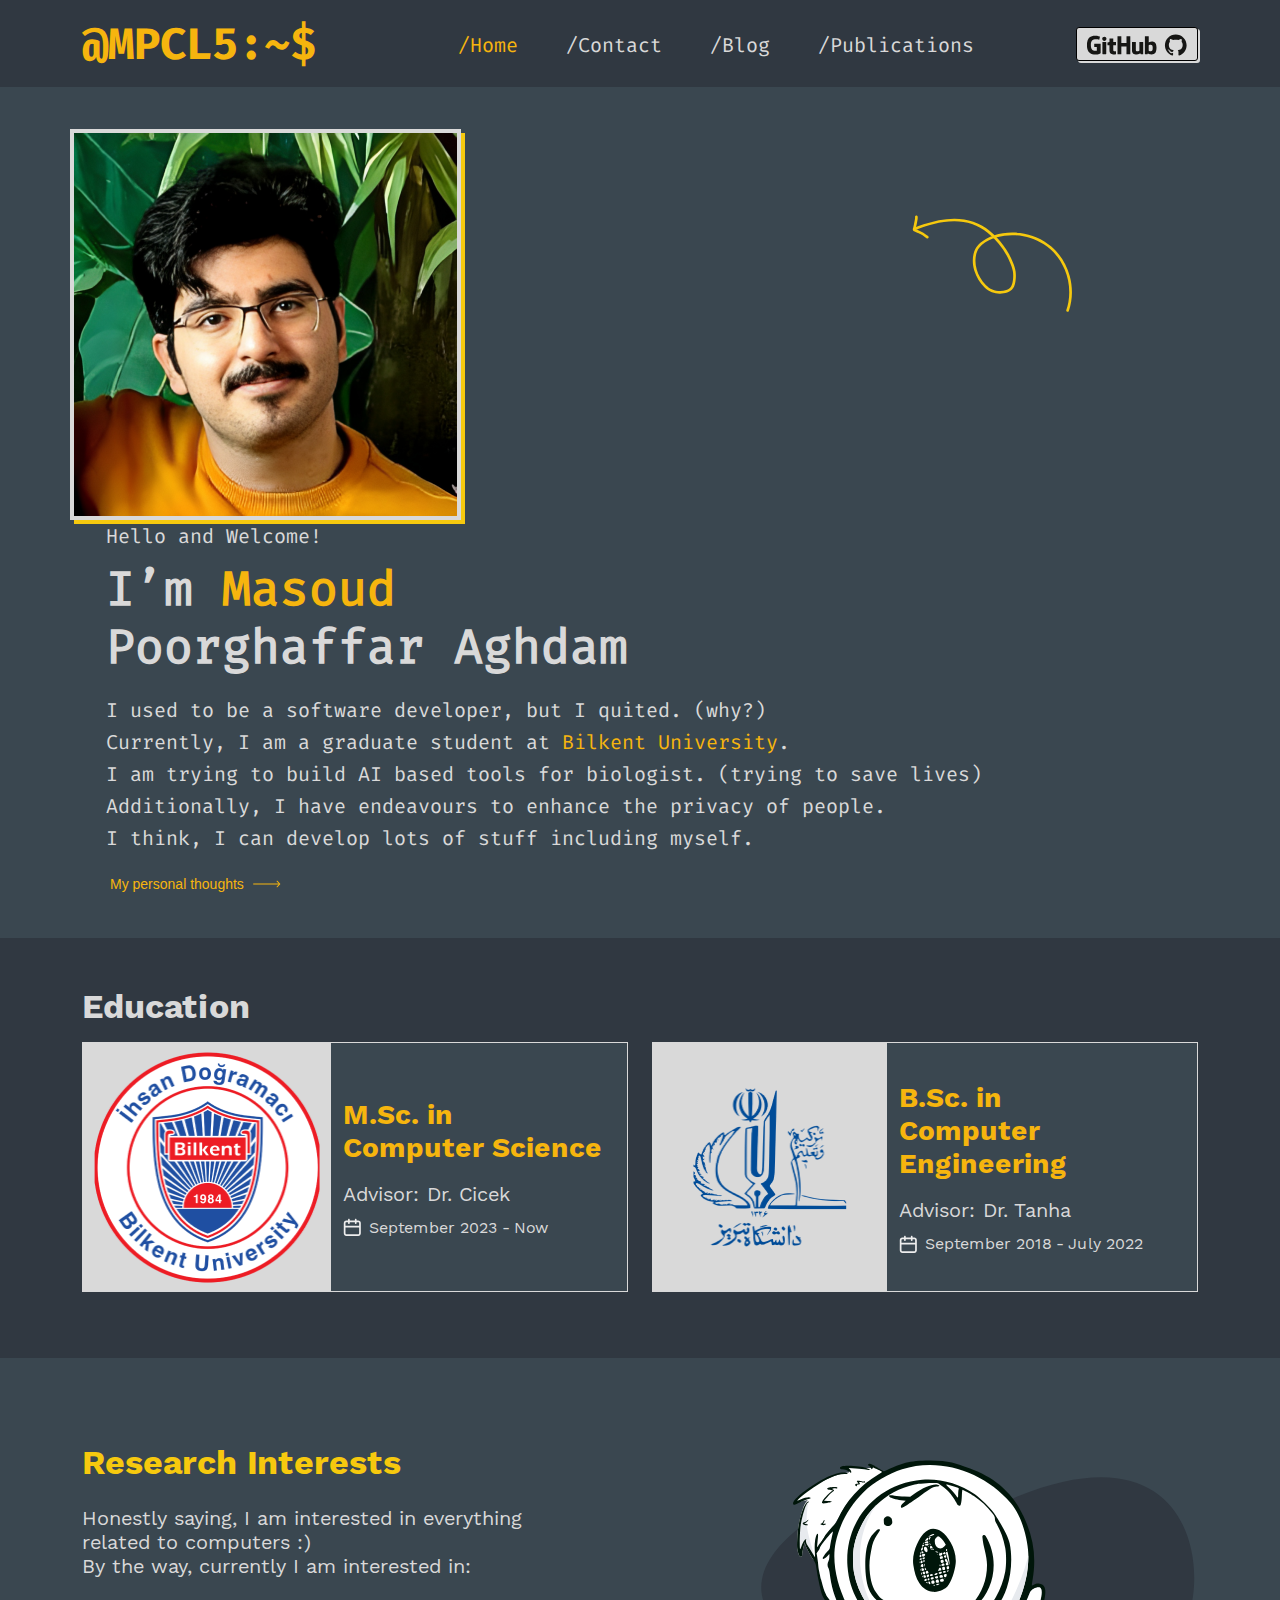
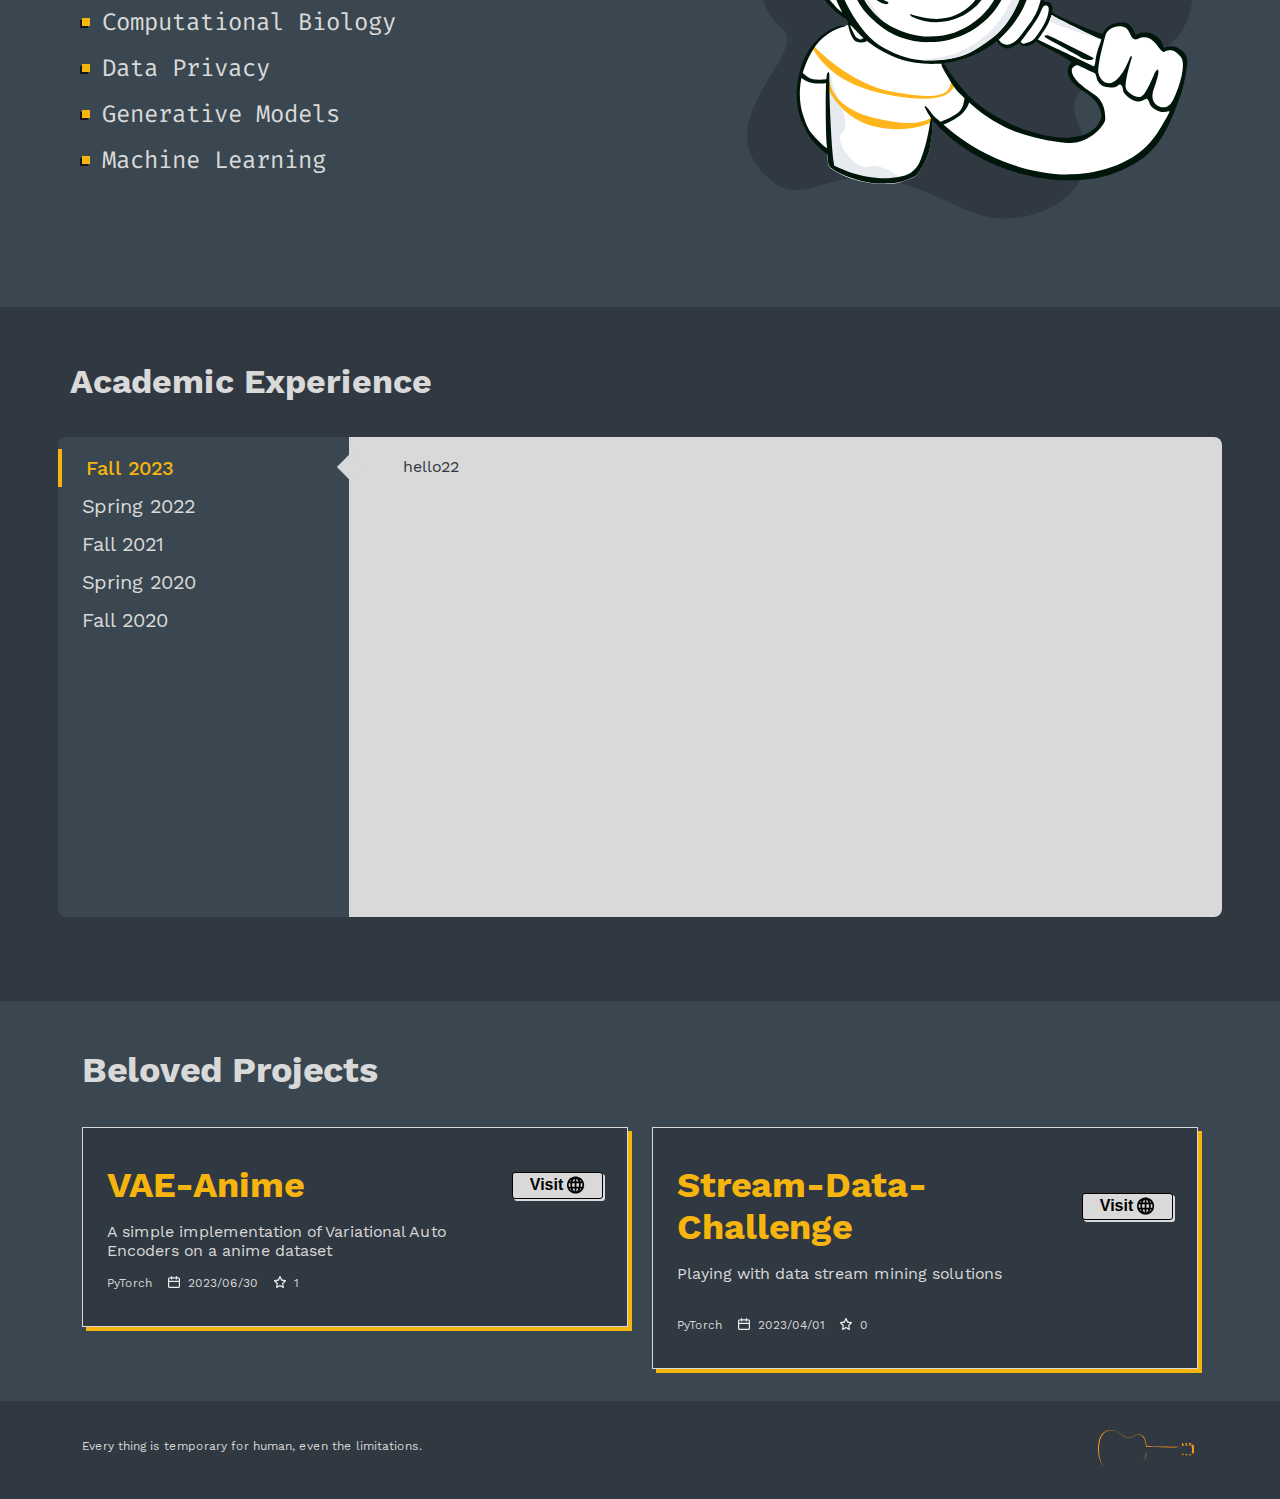
==== commit cbb767a5: "third commit" ====
--- a/index.html
+++ b/index.html
@@ -1 +1 @@
-<!DOCTYPE html><html lang="en"><head><meta charSet="utf-8"/><meta name="viewport" content="width=device-width, initial-scale=1"/><link rel="preload" as="image" href="/img/github.svg" fetchPriority="high"/><link rel="preload" as="image" href="/img/Arrow 1.svg" fetchPriority="high"/><link rel="preload" as="image" href="/img/icon _calender_.svg" fetchPriority="high"/><link rel="preload" as="image" href="/img/footer-logo.svg" fetchPriority="high"/><link rel="stylesheet" href="/nextjs-github-pages/_next/static/css/4d3dcc346534515a.css" crossorigin="" data-precedence="next"/><link rel="stylesheet" href="/nextjs-github-pages/_next/static/css/36c26388efe2167c.css" crossorigin="" data-precedence="next"/><link rel="preload" href="/nextjs-github-pages/_next/static/chunks/webpack-3aac89f1d77840f3.js" as="script" fetchPriority="low" crossorigin=""/><script src="/nextjs-github-pages/_next/static/chunks/fd9d1056-be4284c6839b84b2.js" async="" crossorigin=""></script><script src="/nextjs-github-pages/_next/static/chunks/864-e7ad57ecb6d1057e.js" async="" crossorigin=""></script><script src="/nextjs-github-pages/_next/static/chunks/main-app-c94b89a5347deca8.js" async="" crossorigin=""></script><title>Masoud Poorghaffar Aghdam</title><meta name="description" content="Masoud&#x27;s personal website :D"/><link rel="icon" href="/nextjs-github-pages/favicon.ico" type="image/x-icon" sizes="16x16"/><script src="/nextjs-github-pages/_next/static/chunks/polyfills-c67a75d1b6f99dc8.js" crossorigin="" noModule=""></script></head><body class="__className_47f2bc"><header class="container d-flex justify-content-md-between align-items-center Header_main__KZ18k"><button class="SandwichButton_main__iguHk d-md-none"><img alt="glob" draggable="false" loading="lazy" width="22" height="22" decoding="async" data-nimg="1" style="color:transparent" src="img/icon _bars_.svg"/></button><div class="Logo_main__j_Igg __className_bd2166 text-primary">@MPCL5:~$</div><ul class="__className_5495d6 NavigationBar_main__hk_PI d-none d-md-flex"><li class="NavigationBar_active__RKnbx"><a href="/nextjs-github-pages">/Home</a></li><li class=""><a href="/nextjs-github-pages/contact">/Contact</a></li><li class=""><a href="https://blog.masoud.live/">/Blog</a></li><li class=""><a href="/nextjs-github-pages/publications">/Publications</a></li></ul><a href="https://github.com/mpcl5" class="d-none d-md-inline-block"><button class="Button_main__V3KTt"><img alt="github" fetchPriority="high" width="104" height="26" decoding="async" data-nimg="1" style="color:transparent" src="/img/github.svg"/></button></a></header><main><section class="Bio_main__wMxUi"><div class="container"><div class="row position-relative"><div class="col-12 col-md-auto px-4 px-md-0"><img alt="masoud" loading="lazy" width="383" height="383" decoding="async" data-nimg="1" class="Image_main__gUV8q" style="color:transparent;width:100%;height:auto" src="/img/MyPic.png"/></div><div class="col-12 col-md-auto pe-auto pe-md-0"><div class="Text_main__3ua_m __className_5495d6"><span>Hello and Welcome!</span><h1 class="Text_header__yV_a_">I’m <span class="text-primary">Masoud</span> <br/> Poorghaffar Aghdam</h1><p class="Text_text__Wcis5">I used to be a software developer, but I quited. (why?) <br/>Currently, I am a graduate student at <span class="text-primary">Bilkent University</span>. <br/>I am trying to build  AI based tools for biologist. (trying to save lives) <br/>Additionally, I have endeavours to enhance the privacy of people. <br/>I think, I can develop lots of stuff including myself. <br/></p><a class="text-decoration-none" href="https://blog.masoud.live"><button class="ArrowButton_main__s30pq style className Text_button__qWn_R"><div>My personal thoughts</div><img alt="expand" fetchPriority="high" width="30" height="8" decoding="async" data-nimg="1" class="ArrowButton_image__OyTSk" style="color:transparent" src="/img/Arrow 1.svg"/></button></a></div></div><img alt="arrow" draggable="false" loading="lazy" width="231" height="190" decoding="async" data-nimg="1" class="Bio_arrow__owQoo d-none d-md-block" style="color:transparent" src="/img/Arrow SVG.svg"/></div></div></section><section class="Universities_main__WBqgt container"><h2 class="Universities_title__eR65e">Education</h2><div class="row"><div class="col-12 col-md-6"><div class="Card_main__376l6"><div class="Card_logo__FT2MD"><img alt="Bilkent University" draggable="false" loading="lazy" width="226" height="234" decoding="async" data-nimg="1" style="color:transparent" src="/img/BilkentUni.png"/></div><div class="Card_textArea__sMfGo"><h3 class="Card_degree__0vKwT">M.Sc. in<br/>Computer Science<br/></h3><div class="Card_advisor__jwmpX">Advisor: <!-- -->Dr. Cicek</div><div class="Card_date__r8vRE"><img alt="calender" draggable="false" fetchPriority="high" width="18" height="18" decoding="async" data-nimg="1" class="me-2" style="color:transparent" src="/img/icon _calender_.svg"/>September 2023 - Now</div></div></div></div><div class="col-12 col-md-6"><div class="Card_main__376l6"><div class="Card_logo__FT2MD"><img alt="University of Tabriz" draggable="false" loading="lazy" width="154" height="160" decoding="async" data-nimg="1" style="color:transparent" src="/img/TbzUni.png"/></div><div class="Card_textArea__sMfGo"><h3 class="Card_degree__0vKwT">B.Sc. in<br/>Computer Engineering<br/></h3><div class="Card_advisor__jwmpX">Advisor: <!-- -->Dr. Tanha</div><div class="Card_date__r8vRE"><img alt="calender" draggable="false" fetchPriority="high" width="18" height="18" decoding="async" data-nimg="1" class="me-2" style="color:transparent" src="/img/icon _calender_.svg"/>September 2018 - July 2022</div></div></div></div></div></section><section class="Interests_main__hAsLs"><div class="container"><div class="row"><div class="col-12 col-md-7"><h2 class="Interests_title__3m_d8">Research Interests</h2><p class="Interests_brief__RU6Yy">Honestly saying, I am interested in everything related to computers :) <br/>By the way, currently I am interested in:</p><div><div class="Interest_main__kMGTI __className_5495d6"><div class="Interest_rectangle___lzAC"></div>Computational Biology</div><div class="Interest_main__kMGTI __className_5495d6"><div class="Interest_rectangle___lzAC"></div>Data Privacy</div><div class="Interest_main__kMGTI __className_5495d6"><div class="Interest_rectangle___lzAC"></div>Generative Models</div><div class="Interest_main__kMGTI __className_5495d6"><div class="Interest_rectangle___lzAC"></div>Machine Learning</div></div></div><div class="col-12 col-md-5"><img alt="research" draggable="false" loading="lazy" width="448" height="359" decoding="async" data-nimg="1" class="Interests_image__u7AQ3" style="color:transparent" src="/img/research-interests-illu.svg"/></div></div></div></section><section class="AcademicExperience_main__Z5b1W container"><h2 class="AcademicExperience_title__yg6li">Academic Experience</h2><div class="row Table_main__8MyQS"><div class="MobileHeadBar_main__30AUp"><div class="MobileHeadBar_active__MVYTK MobileHeadBar_item__EYEsn">Fall 2023</div><div class="MobileHeadBar_item__EYEsn">Spring 2022</div><div class="MobileHeadBar_item__EYEsn">Fall 2021</div><div class="MobileHeadBar_item__EYEsn">Spring 2020</div><div class="MobileHeadBar_item__EYEsn">Fall 2020</div></div><div class="col-12 col-md-3 Sidebar_main__T_BKh"><div class="Sidebar_active__wnz7A Sidebar_item__CmZ4J">Fall 2023</div><div class="Sidebar_item__CmZ4J">Spring 2022</div><div class="Sidebar_item__CmZ4J">Fall 2021</div><div class="Sidebar_item__CmZ4J">Spring 2020</div><div class="Sidebar_item__CmZ4J">Fall 2020</div></div><div class="col-md-9 Presentation_main___HGoD">hello22</div></div></section><section class="Projects_main__lIKfX"><div class="container"><h2 class="Projects_title__CNmai">Beloved Projects</h2><div class="row"><div class="col-12 col-md-6"><div class="Card_main__7jRCD"><div class="d-flex justify-content-between align-items-center mb-2 mb-md-3"><h3 class="Card_title__oKvrK">VAE-Anime</h3><a target="_blank" href="https://github.com/MPCL5/VAE-Anime"><button class="Button_main__V3KTt Card_button__uq68q"><span>Visit</span><img alt="glob" draggable="false" loading="lazy" width="18" height="18" decoding="async" data-nimg="1" style="color:transparent" src="img/icon_globe.svg"/></button></a></div><p class="Card_descript__lzZQL">A simple implementation of Variational Auto Encoders on a anime dataset</p><div class="d-flex Card_details__649uM"><div>PyTorch</div><div class="mx-3 d-inline-flex justify-content-center"><img alt="star" draggable="false" loading="lazy" width="12" height="12" decoding="async" data-nimg="1" class="me-2" style="color:transparent" src="/img/calender.svg"/>2023/06/30</div><div class="d-inline-flex justify-content-center"><img alt="star" draggable="false" loading="lazy" width="12" height="12" decoding="async" data-nimg="1" class="me-2" style="color:transparent" src="/img/star.svg"/>1</div></div><button class="Button_main__V3KTt Card_button__uq68q Card_buttonMobile__yaenN"><span>Visit</span><img alt="glob" draggable="false" loading="lazy" width="18" height="18" decoding="async" data-nimg="1" style="color:transparent" src="img/icon_globe.svg"/></button></div></div><div class="col-12 col-md-6"><div class="Card_main__7jRCD"><div class="d-flex justify-content-between align-items-center mb-2 mb-md-3"><h3 class="Card_title__oKvrK">Stream-Data-Challenge</h3><a target="_blank" href="https://github.com/MPCL5/stream-data-challenge"><button class="Button_main__V3KTt Card_button__uq68q"><span>Visit</span><img alt="glob" draggable="false" loading="lazy" width="18" height="18" decoding="async" data-nimg="1" style="color:transparent" src="img/icon_globe.svg"/></button></a></div><p class="Card_descript__lzZQL">Playing with data stream mining solutions</p><div class="d-flex Card_details__649uM"><div>PyTorch</div><div class="mx-3 d-inline-flex justify-content-center"><img alt="star" draggable="false" loading="lazy" width="12" height="12" decoding="async" data-nimg="1" class="me-2" style="color:transparent" src="/img/calender.svg"/>2023/04/01</div><div class="d-inline-flex justify-content-center"><img alt="star" draggable="false" loading="lazy" width="12" height="12" decoding="async" data-nimg="1" class="me-2" style="color:transparent" src="/img/star.svg"/>0</div></div><button class="Button_main__V3KTt Card_button__uq68q Card_buttonMobile__yaenN"><span>Visit</span><img alt="glob" draggable="false" loading="lazy" width="18" height="18" decoding="async" data-nimg="1" style="color:transparent" src="img/icon_globe.svg"/></button></div></div></div></div></section></main><footer class="Footer_main__Lg_gg container flex-column flex-md-row"><div class="mb-2">Every thing is temporary for human, even the limitations. <br/></div><img alt="footer" draggable="false" fetchPriority="high" width="100" height="50" decoding="async" data-nimg="1" style="color:transparent" src="/img/footer-logo.svg"/></footer><script src="/nextjs-github-pages/_next/static/chunks/webpack-3aac89f1d77840f3.js" crossorigin="" async=""></script><script>(self.__next_f=self.__next_f||[]).push([0]);self.__next_f.push([2,null])</script><script>self.__next_f.push([1,"1:HL[\"/nextjs-github-pages/_next/static/css/4d3dcc346534515a.css\",\"style\",{\"crossOrigin\":\"\"}]\n0:\"$L2\"\n"])</script><script>self.__next_f.push([1,"3:HL[\"/nextjs-github-pages/_next/static/css/36c26388efe2167c.css\",\"style\",{\"crossOrigin\":\"\"}]\n"])</script><script>self.__next_f.push([1,"4:I{\"id\":6054,\"chunks\":[\"272:static/chunks/webpack-3aac89f1d77840f3.js\",\"971:static/chunks/fd9d1056-be4284c6839b84b2.js\",\"864:static/chunks/864-e7ad57ecb6d1057e.js\"],\"name\":\"\",\"async\":false}\n6:I{\"id\":1729,\"chunks\":[\"272:static/chunks/webpack-3aac89f1d77840f3.js\",\"971:static/chunks/fd9d1056-be4284c6839b84b2.js\",\"864:static/chunks/864-e7ad57ecb6d1057e.js\"],\"name\":\"\",\"async\":false}\n7:I{\"id\":6964,\"chunks\":[\"929:static/chunks/929-408303606ec70b8b.js\",\"931:static/chunks/app/page-32fca8d6615def94.js\"],\"name\":\"Imag"])</script><script>self.__next_f.push([1,"e\",\"async\":false}\n8:I{\"id\":4915,\"chunks\":[\"929:static/chunks/929-408303606ec70b8b.js\",\"185:static/chunks/app/layout-8d68d89cdce0d91b.js\"],\"name\":\"NavigationBar\",\"async\":false}\n9:I{\"id\":796,\"chunks\":[\"929:static/chunks/929-408303606ec70b8b.js\",\"185:static/chunks/app/layout-8d68d89cdce0d91b.js\"],\"name\":\"GitButton\",\"async\":false}\na:I{\"id\":1443,\"chunks\":[\"272:static/chunks/webpack-3aac89f1d77840f3.js\",\"971:static/chunks/fd9d1056-be4284c6839b84b2.js\",\"864:static/chunks/864-e7ad57ecb6d1057e.js\"],\"name\":\"\",\"async\""])</script><script>self.__next_f.push([1,":false}\nb:I{\"id\":8639,\"chunks\":[\"272:static/chunks/webpack-3aac89f1d77840f3.js\",\"971:static/chunks/fd9d1056-be4284c6839b84b2.js\",\"864:static/chunks/864-e7ad57ecb6d1057e.js\"],\"name\":\"\",\"async\":false}\nd:I{\"id\":4724,\"chunks\":[\"929:static/chunks/929-408303606ec70b8b.js\",\"931:static/chunks/app/page-32fca8d6615def94.js\"],\"name\":\"\",\"async\":false}\ne:I{\"id\":7817,\"chunks\":[\"929:static/chunks/929-408303606ec70b8b.js\",\"931:static/chunks/app/page-32fca8d6615def94.js\"],\"name\":\"Table\",\"async\":false}\n"])</script><script>self.__next_f.push([1,"2:[[[\"$\",\"link\",\"0\",{\"rel\":\"stylesheet\",\"href\":\"/nextjs-github-pages/_next/static/css/4d3dcc346534515a.css\",\"precedence\":\"next\",\"crossOrigin\":\"\"}]],[\"$\",\"$L4\",null,{\"buildId\":\"qbeKhSXZi1o5oLmf_zKh9\",\"assetPrefix\":\"/nextjs-github-pages\",\"initialCanonicalUrl\":\"/\",\"initialTree\":[\"\",{\"children\":[\"__PAGE__\",{}]},\"$undefined\",\"$undefined\",true],\"initialHead\":[false,\"$L5\"],\"globalErrorComponent\":\"$6\",\"children\":[null,[\"$\",\"html\",null,{\"lang\":\"en\",\"children\":[\"$\",\"body\",null,{\"className\":\"__className_47f2bc\",\"children\":[[\"$\",\"header\",null,{\"className\":\"container d-flex justify-content-md-between align-items-center Header_main__KZ18k\",\"children\":[[\"$\",\"button\",null,{\"className\":\"SandwichButton_main__iguHk d-md-none\",\"children\":[\"$\",\"$L7\",null,{\"src\":\"img/icon _bars_.svg\",\"alt\":\"glob\",\"height\":22,\"width\":22,\"draggable\":false}]}],[\"$\",\"div\",null,{\"className\":\"Logo_main__j_Igg __className_bd2166 text-primary\",\"children\":\"@MPCL5:~$\"}],[\"$\",\"$L8\",null,{}],[\"$\",\"$L9\",null,{}]]}],[\"$\",\"main\",null,{\"children\":[\"$\",\"$La\",null,{\"parallelRouterKey\":\"children\",\"segmentPath\":[\"children\"],\"loading\":\"$undefined\",\"loadingStyles\":\"$undefined\",\"hasLoading\":false,\"error\":\"$undefined\",\"errorStyles\":\"$undefined\",\"template\":[\"$\",\"$Lb\",null,{}],\"templateStyles\":\"$undefined\",\"notFound\":[[\"$\",\"title\",null,{\"children\":\"404: This page could not be found.\"}],[\"$\",\"div\",null,{\"style\":{\"fontFamily\":\"system-ui,\\\"Segoe UI\\\",Roboto,Helvetica,Arial,sans-serif,\\\"Apple Color Emoji\\\",\\\"Segoe UI Emoji\\\"\",\"height\":\"100vh\",\"textAlign\":\"center\",\"display\":\"flex\",\"flexDirection\":\"column\",\"alignItems\":\"center\",\"justifyContent\":\"center\"},\"children\":[\"$\",\"div\",null,{\"children\":[[\"$\",\"style\",null,{\"dangerouslySetInnerHTML\":{\"__html\":\"body{color:#000;background:#fff;margin:0}.next-error-h1{border-right:1px solid rgba(0,0,0,.3)}@media (prefers-color-scheme:dark){body{color:#fff;background:#000}.next-error-h1{border-right:1px solid rgba(255,255,255,.3)}}\"}}],[\"$\",\"h1\",null,{\"className\":\"next-error-h1\",\"style\":{\"display\":\"inline-block\",\"margin\":\"0 20px 0 0\",\"padding\":\"0 23px 0 0\",\"fontSize\":24,\"fontWeight\":500,\"verticalAlign\":\"top\",\"lineHeight\":\"49px\"},\"children\":\"404\"}],[\"$\",\"div\",null,{\"style\":{\"display\":\"inline-block\"},\"children\":[\"$\",\"h2\",null,{\"style\":{\"fontSize\":14,\"fontWeight\":400,\"lineHeight\":\"49px\",\"margin\":0},\"children\":\"This page could not be found.\"}]}]]}]}]],\"notFoundStyles\":[],\"childProp\":{\"current\":[\"$Lc\",[[\"$\",\"section\",null,{\"className\":\"Bio_main__wMxUi\",\"children\":[\"$\",\"div\",null,{\"className\":\"container\",\"children\":[\"$\",\"div\",null,{\"className\":\"row position-relative\",\"children\":[[\"$\",\"div\",null,{\"className\":\"col-12 col-md-auto px-4 px-md-0\",\"children\":[\"$\",\"$L7\",null,{\"src\":\"/img/MyPic.png\",\"alt\":\"masoud\",\"className\":\"Image_main__gUV8q\",\"height\":383,\"width\":383,\"layout\":\"responsive\"}]}],[\"$\",\"div\",null,{\"className\":\"col-12 col-md-auto pe-auto pe-md-0\",\"children\":[\"$\",\"div\",null,{\"className\":\"Text_main__3ua_m __className_5495d6\",\"children\":[[\"$\",\"span\",null,{\"children\":\"Hello and Welcome!\"}],[\"$\",\"h1\",null,{\"className\":\"Text_header__yV_a_\",\"children\":[\"I’m \",[\"$\",\"span\",null,{\"className\":\"text-primary\",\"children\":\"Masoud\"}],\" \",[\"$\",\"br\",null,{}],\" Poorghaffar Aghdam\"]}],[\"$\",\"p\",null,{\"className\":\"Text_text__Wcis5\",\"children\":[\"I used to be a software developer, but I quited. (why?) \",[\"$\",\"br\",null,{}],\"Currently, I am a graduate student at \",[\"$\",\"span\",null,{\"className\":\"text-primary\",\"children\":\"Bilkent University\"}],\". \",[\"$\",\"br\",null,{}],\"I am trying to build  AI based tools for biologist. (trying to save lives) \",[\"$\",\"br\",null,{}],\"Additionally, I have endeavours to enhance the privacy of people. \",[\"$\",\"br\",null,{}],\"I think, I can develop lots of stuff including myself. \",[\"$\",\"br\",null,{}]]}],[\"$\",\"$Ld\",null,{\"href\":\"https://blog.masoud.live\",\"className\":\"text-decoration-none\",\"children\":[\"$\",\"button\",null,{\"className\":\"ArrowButton_main__s30pq style className Text_button__qWn_R\",\"children\":[[\"$\",\"div\",null,{\"children\":\"My personal thoughts\"}],[\"$\",\"$L7\",null,{\"src\":\"/img/Arrow 1.svg\",\"alt\":\"expand\",\"priority\":true,\"width\":30,\"height\":8,\"className\":\"ArrowButton_image__OyTSk\"}]]}]}]]}]}],[\"$\",\"$L7\",null,{\"src\":\"/img/Arrow SVG.svg\",\"alt\":\"arrow\",\"height\":190,\"width\":231,\"className\":\"Bio_arrow__owQoo d-none d-md-block\",\"draggable\":false}]]}]}]}],[\"$\",\"section\",null,{\"className\":\"Universities_main__WBqgt container\",\"children\":[[\"$\",\"h2\",null,{\"className\":\"Universities_title__eR65e\",\"children\":\"Education\"}],[\"$\",\"div\",null,{\"className\":\"row\",\"children\":[[\"$\",\"div\",\"Bilkent UniversityM.Sc. in\\nComputer Science\",{\"className\":\"col-12 col-md-6\",\"children\":[\"$\",\"div\",null,{\"className\":\"Card_main__376l6\",\"children\":[[\"$\",\"div\",null,{\"className\":\"Card_logo__FT2MD\",\"children\":[\"$\",\"$L7\",null,{\"src\":\"/img/BilkentUni.png\",\"alt\":\"Bilkent University\",\"height\":234,\"width\":226,\"draggable\":false}]}],[\"$\",\"div\",null,{\"className\":\"Card_textArea__sMfGo\",\"children\":[[\"$\",\"h3\",null,{\"className\":\"Card_degree__0vKwT\",\"children\":[[\"M.Sc. in\",[\"$\",\"br\",null,{}]],[\"Computer Science\",[\"$\",\"br\",null,{}]]]}],[\"$\",\"div\",null,{\"className\":\"Card_advisor__jwmpX\",\"children\":[\"Advisor: \",\"Dr. Cicek\"]}],[\"$\",\"div\",null,{\"className\":\"Card_date__r8vRE\",\"children\":[[\"$\",\"$L7\",null,{\"src\":\"/img/icon _calender_.svg\",\"height\":18,\"width\":18,\"priority\":true,\"alt\":\"calender\",\"className\":\"me-2\",\"draggable\":false}],\"September 2023 - Now\"]}]]}]]}]}],[\"$\",\"div\",\"University of TabrizB.Sc. in\\nComputer Engineering\",{\"className\":\"col-12 col-md-6\",\"children\":[\"$\",\"div\",null,{\"className\":\"Card_main__376l6\",\"children\":[[\"$\",\"div\",null,{\"className\":\"Card_logo__FT2MD\",\"children\":[\"$\",\"$L7\",null,{\"src\":\"/img/TbzUni.png\",\"alt\":\"University of Tabriz\",\"height\":160,\"width\":154,\"draggable\":false}]}],[\"$\",\"div\",null,{\"className\":\"Card_textArea__sMfGo\",\"children\":[[\"$\",\"h3\",null,{\"className\":\"Card_degree__0vKwT\",\"children\":[[\"B.Sc. in\",[\"$\",\"br\",null,{}]],[\"Computer Engineering\",[\"$\",\"br\",null,{}]]]}],[\"$\",\"div\",null,{\"className\":\"Card_advisor__jwmpX\",\"children\":[\"Advisor: \",\"Dr. Tanha\"]}],[\"$\",\"div\",null,{\"className\":\"Card_date__r8vRE\",\"children\":[[\"$\",\"$L7\",null,{\"src\":\"/img/icon _calender_.svg\",\"height\":18,\"width\":18,\"priority\":true,\"alt\":\"calender\",\"className\":\"me-2\",\"draggable\":false}],\"September 2018 - July 2022\"]}]]}]]}]}]]}]]}],[\"$\",\"section\",null,{\"className\":\"Interests_main__hAsLs\",\"children\":[\"$\",\"div\",null,{\"className\":\"container\",\"children\":[\"$\",\"div\",null,{\"className\":\"row\",\"children\":[[\"$\",\"div\",null,{\"className\":\"col-12 col-md-7\",\"children\":[[\"$\",\"h2\",null,{\"className\":\"Interests_title__3m_d8\",\"children\":\"Research Interests\"}],[\"$\",\"p\",null,{\"className\":\"Interests_brief__RU6Yy\",\"children\":[\"Honestly saying, I am interested in everything related to computers :) \",[\"$\",\"br\",null,{}],\"By the way, currently I am interested in:\"]}],[\"$\",\"div\",null,{\"children\":[[\"$\",\"div\",null,{\"className\":\"Interest_main__kMGTI __className_5495d6\",\"children\":[[\"$\",\"div\",null,{\"className\":\"Interest_rectangle___lzAC\"}],\"Computational Biology\"]}],[\"$\",\"div\",null,{\"className\":\"Interest_main__kMGTI __className_5495d6\",\"children\":[[\"$\",\"div\",null,{\"className\":\"Interest_rectangle___lzAC\"}],\"Data Privacy\"]}],[\"$\",\"div\",null,{\"className\":\"Interest_main__kMGTI __className_5495d6\",\"children\":[[\"$\",\"div\",null,{\"className\":\"Interest_rectangle___lzAC\"}],\"Generative Models\"]}],[\"$\",\"div\",null,{\"className\":\"Interest_main__kMGTI __className_5495d6\",\"children\":[[\"$\",\"div\",null,{\"className\":\"Interest_rectangle___lzAC\"}],\"Machine Learning\"]}]]}]]}],[\"$\",\"div\",null,{\"className\":\"col-12 col-md-5\",\"children\":[\"$\",\"$L7\",null,{\"src\":\"/img/research-interests-illu.svg\",\"alt\":\"research\",\"height\":359,\"width\":448,\"draggable\":false,\"className\":\"Interests_image__u7AQ3\"}]}]]}]}]}],[\"$\",\"section\",null,{\"className\":\"AcademicExperience_main__Z5b1W container\",\"children\":[[\"$\",\"h2\",null,{\"className\":\"AcademicExperience_title__yg6li\",\"children\":\"Academic Experience\"}],[\"$\",\"$Le\",null,{\"data\":[{\"id\":\"1\",\"title\":\"Fall 2023\",\"text\":\"hello22\"},{\"id\":\"2\",\"title\":\"Spring 2022\",\"text\":\"hello33\"},{\"id\":\"3\",\"title\":\"Fall 2021\",\"text\":\"hello22\"},{\"id\":\"4\",\"title\":\"Spring 2020\",\"text\":\"Fall 2020\"},{\"id\":\"5\",\"title\":\"Fall 2020\",\"text\":\"Fall 2020\"}]}]]}],[\"$\",\"section\",null,{\"className\":\"Projects_main__lIKfX\",\"children\":[\"$\",\"div\",null,{\"className\":\"container\",\"children\":[[\"$\",\"h2\",null,{\"className\":\"Projects_title__CNmai\",\"children\":\"Beloved Projects\"}],[\"$\",\"div\",null,{\"className\":\"row\",\"children\":[[\"$\",\"div\",\"VAE-Anime\",{\"className\":\"col-12 col-md-6\",\"children\":\"$Lf\"}],[\"$\",\"div\",\"Stream-Data-Challenge\",{\"className\":\"col-12 col-md-6\",\"children\":\"$L10\"}]]}]]}]}]],null],\"segment\":\"__PAGE__\"},\"styles\":[[\"$\",\"link\",\"0\",{\"rel\":\"stylesheet\",\"href\":\"/nextjs-github-pages/_next/static/css/36c26388efe2167c.css\",\"precedence\":\"next\",\"crossOrigin\":\"\"}]]}]}],[\"$\",\"footer\",null,{\"className\":\"Footer_main__Lg_gg container flex-column flex-md-row\",\"children\":[[\"$\",\"div\",null,{\"className\":\"mb-2\",\"children\":[\"Every thing is temporary for human, even the limitations. \",[\"$\",\"br\",null,{}]]}],[\"$\",\"$L7\",null,{\"height\":50,\"width\":100,\"src\":\"/img/footer-logo.svg\",\"alt\":\"footer\",\"priority\":true,\"draggable\":false}]]}]]}]}],null]}]]\n"])</script><script>self.__next_f.push([1,"5:[[\"$\",\"meta\",\"0\",{\"charSet\":\"utf-8\"}],[\"$\",\"title\",\"1\",{\"children\":\"Masoud Poorghaffar Aghdam\"}],[\"$\",\"meta\",\"2\",{\"name\":\"description\",\"content\":\"Masoud's personal website :D\"}],[\"$\",\"meta\",\"3\",{\"name\":\"viewport\",\"content\":\"width=device-width, initial-scale=1\"}],[\"$\",\"link\",\"4\",{\"rel\":\"icon\",\"href\":\"/nextjs-github-pages/favicon.ico\",\"type\":\"image/x-icon\",\"sizes\":\"16x16\"}]]\nc:null\n"])</script><script>self.__next_f.push([1,"11:I{\"id\":4233,\"chunks\":[\"929:static/chunks/929-408303606ec70b8b.js\",\"931:static/chunks/app/page-32fca8d6615def94.js\"],\"name\":\"Button\",\"async\":false}\n"])</script><script>self.__next_f.push([1,"f:[\"$\",\"div\",null,{\"className\":\"Card_main__7jRCD\",\"children\":[[\"$\",\"div\",null,{\"className\":\"d-flex justify-content-between align-items-center mb-2 mb-md-3\",\"children\":[[\"$\",\"h3\",null,{\"className\":\"Card_title__oKvrK\",\"children\":\"VAE-Anime\"}],[\"$\",\"$Ld\",null,{\"href\":\"https://github.com/MPCL5/VAE-Anime\",\"target\":\"_blank\",\"children\":[\"$\",\"$L11\",null,{\"className\":\"Card_button__uq68q\",\"children\":[[\"$\",\"span\",null,{\"children\":\"Visit\"}],[\"$\",\"$L7\",null,{\"src\":\"img/icon_globe.svg\",\"alt\":\"glob\",\"height\":18,\"width\":18,\"draggable\":false}]]}]}]]}],[\"$\",\"p\",null,{\"className\":\"Card_descript__lzZQL\",\"children\":\"A simple implementation of Variational Auto Encoders on a anime dataset\"}],[\"$\",\"div\",null,{\"className\":\"d-flex Card_details__649uM\",\"children\":[[\"$\",\"div\",null,{\"children\":\"PyTorch\"}],[\"$\",\"div\",null,{\"className\":\"mx-3 d-inline-flex justify-content-center\",\"children\":[[\"$\",\"$L7\",null,{\"src\":\"/img/calender.svg\",\"alt\":\"star\",\"height\":12,\"width\":12,\"draggable\":false,\"className\":\"me-2\"}],\"2023/06/30\"]}],[\"$\",\"div\",null,{\"className\":\"d-inline-flex justify-content-center\",\"children\":[[\"$\",\"$L7\",null,{\"src\":\"/img/star.svg\",\"alt\":\"star\",\"height\":12,\"width\":12,\"draggable\":false,\"className\":\"me-2\"}],1]}]]}],[\"$\",\"$L11\",null,{\"className\":\"Card_button__uq68q Card_buttonMobile__yaenN\",\"children\":[[\"$\",\"span\",null,{\"children\":\"Visit\"}],[\"$\",\"$L7\",null,{\"src\":\"img/icon_globe.svg\",\"alt\":\"glob\",\"height\":18,\"width\":18,\"draggable\":false}]]}]]}]\n"])</script><script>self.__next_f.push([1,"10:[\"$\",\"div\",null,{\"className\":\"Card_main__7jRCD\",\"children\":[[\"$\",\"div\",null,{\"className\":\"d-flex justify-content-between align-items-center mb-2 mb-md-3\",\"children\":[[\"$\",\"h3\",null,{\"className\":\"Card_title__oKvrK\",\"children\":\"Stream-Data-Challenge\"}],[\"$\",\"$Ld\",null,{\"href\":\"https://github.com/MPCL5/stream-data-challenge\",\"target\":\"_blank\",\"children\":[\"$\",\"$L11\",null,{\"className\":\"Card_button__uq68q\",\"children\":[[\"$\",\"span\",null,{\"children\":\"Visit\"}],[\"$\",\"$L7\",null,{\"src\":\"img/icon_globe.svg\",\"alt\":\"glob\",\"height\":18,\"width\":18,\"draggable\":false}]]}]}]]}],[\"$\",\"p\",null,{\"className\":\"Card_descript__lzZQL\",\"children\":\"Playing with data stream mining solutions\"}],[\"$\",\"div\",null,{\"className\":\"d-flex Card_details__649uM\",\"children\":[[\"$\",\"div\",null,{\"children\":\"PyTorch\"}],[\"$\",\"div\",null,{\"className\":\"mx-3 d-inline-flex justify-content-center\",\"children\":[[\"$\",\"$L7\",null,{\"src\":\"/img/calender.svg\",\"alt\":\"star\",\"height\":12,\"width\":12,\"draggable\":false,\"className\":\"me-2\"}],\"2023/04/01\"]}],[\"$\",\"div\",null,{\"className\":\"d-inline-flex justify-content-center\",\"children\":[[\"$\",\"$L7\",null,{\"src\":\"/img/star.svg\",\"alt\":\"star\",\"height\":12,\"width\":12,\"draggable\":false,\"className\":\"me-2\"}],0]}]]}],[\"$\",\"$L11\",null,{\"className\":\"Card_button__uq68q Card_buttonMobile__yaenN\",\"children\":[[\"$\",\"span\",null,{\"children\":\"Visit\"}],[\"$\",\"$L7\",null,{\"src\":\"img/icon_globe.svg\",\"alt\":\"glob\",\"height\":18,\"width\":18,\"draggable\":false}]]}]]}]\n"])</script></body></html>+<!DOCTYPE html><html lang="en"><head><meta charSet="utf-8"/><meta name="viewport" content="width=device-width, initial-scale=1"/><link rel="preload" as="image" href="/img/github.svg" fetchPriority="high"/><link rel="preload" as="image" href="/img/Arrow 1.svg" fetchPriority="high"/><link rel="preload" as="image" href="/img/icon _calender_.svg" fetchPriority="high"/><link rel="preload" as="image" href="/img/footer-logo.svg" fetchPriority="high"/><link rel="stylesheet" href="/_next/static/css/c86a1e5348cf2643.css" crossorigin="" data-precedence="next"/><link rel="stylesheet" href="/_next/static/css/39c5ce767a9faa4a.css" crossorigin="" data-precedence="next"/><link rel="preload" href="/_next/static/chunks/webpack-598075ef0ef2e664.js" as="script" fetchPriority="low" crossorigin=""/><script src="/_next/static/chunks/fd9d1056-be4284c6839b84b2.js" async="" crossorigin=""></script><script src="/_next/static/chunks/864-a02a2dddda34086a.js" async="" crossorigin=""></script><script src="/_next/static/chunks/main-app-c94b89a5347deca8.js" async="" crossorigin=""></script><title>Masoud Poorghaffar Aghdam</title><meta name="description" content="Masoud&#x27;s personal website :D"/><link rel="icon" href="/favicon.ico" type="image/x-icon" sizes="16x16"/><script src="/_next/static/chunks/polyfills-c67a75d1b6f99dc8.js" crossorigin="" noModule=""></script></head><body class="__className_1fc36d"><header class="container d-flex justify-content-md-between align-items-center Header_main__KZ18k"><button class="SandwichButton_main__iguHk d-md-none"><img alt="glob" draggable="false" loading="lazy" width="22" height="22" decoding="async" data-nimg="1" style="color:transparent" src="img/icon _bars_.svg"/></button><div class="Logo_main__j_Igg __className_8e6ba5 text-primary">@MPCL5:~$</div><ul class="__className_a533b8 NavigationBar_main__hk_PI d-none d-md-flex"><li class="NavigationBar_active__RKnbx"><a href="/">/Home</a></li><li class=""><a href="/contact">/Contact</a></li><li class=""><a href="https://blog.masoud.live/">/Blog</a></li><li class=""><a href="/publications">/Publications</a></li></ul><a href="https://github.com/mpcl5" class="d-none d-md-inline-block"><button class="Button_main__V3KTt"><img alt="github" fetchPriority="high" width="104" height="26" decoding="async" data-nimg="1" style="color:transparent" src="/img/github.svg"/></button></a></header><main><section class="Bio_main__wMxUi"><div class="container"><div class="row position-relative"><div class="col-12 col-md-auto px-4 px-md-0"><img alt="masoud" loading="lazy" width="383" height="383" decoding="async" data-nimg="1" class="Image_main__gUV8q" style="color:transparent;width:100%;height:auto" src="/img/MyPic.png"/></div><div class="col-12 col-md-auto pe-auto pe-md-0"><div class="Text_main__3ua_m __className_a533b8"><span>Hello and Welcome!</span><h1 class="Text_header__yV_a_">I’m <span class="text-primary">Masoud</span> <br/> Poorghaffar Aghdam</h1><p class="Text_text__Wcis5">I used to be a software developer, but I quited. (why?) <br/>Currently, I am a graduate student at <span class="text-primary">Bilkent University</span>. <br/>I am trying to build  AI based tools for biologist. (trying to save lives) <br/>Additionally, I have endeavours to enhance the privacy of people. <br/>I think, I can develop lots of stuff including myself. <br/></p><a class="text-decoration-none" href="https://blog.masoud.live"><button class="ArrowButton_main__s30pq style className Text_button__qWn_R"><div>My personal thoughts</div><img alt="expand" fetchPriority="high" width="30" height="8" decoding="async" data-nimg="1" class="ArrowButton_image__OyTSk" style="color:transparent" src="/img/Arrow 1.svg"/></button></a></div></div><img alt="arrow" draggable="false" loading="lazy" width="231" height="190" decoding="async" data-nimg="1" class="Bio_arrow__owQoo d-none d-md-block" style="color:transparent" src="/img/Arrow SVG.svg"/></div></div></section><section class="Universities_main__WBqgt container"><h2 class="Universities_title__eR65e">Education</h2><div class="row"><div class="col-12 col-md-6"><div class="Card_main__376l6"><div class="Card_logo__FT2MD"><img alt="Bilkent University" draggable="false" loading="lazy" width="226" height="234" decoding="async" data-nimg="1" style="color:transparent" src="/img/BilkentUni.png"/></div><div class="Card_textArea__sMfGo"><h3 class="Card_degree__0vKwT">M.Sc. in<br/>Computer Science<br/></h3><div class="Card_advisor__jwmpX">Advisor: <!-- -->Dr. Cicek</div><div class="Card_date__r8vRE"><img alt="calender" draggable="false" fetchPriority="high" width="18" height="18" decoding="async" data-nimg="1" class="me-2" style="color:transparent" src="/img/icon _calender_.svg"/>September 2023 - Now</div></div></div></div><div class="col-12 col-md-6"><div class="Card_main__376l6"><div class="Card_logo__FT2MD"><img alt="University of Tabriz" draggable="false" loading="lazy" width="154" height="160" decoding="async" data-nimg="1" style="color:transparent" src="/img/TbzUni.png"/></div><div class="Card_textArea__sMfGo"><h3 class="Card_degree__0vKwT">B.Sc. in<br/>Computer Engineering<br/></h3><div class="Card_advisor__jwmpX">Advisor: <!-- -->Dr. Tanha</div><div class="Card_date__r8vRE"><img alt="calender" draggable="false" fetchPriority="high" width="18" height="18" decoding="async" data-nimg="1" class="me-2" style="color:transparent" src="/img/icon _calender_.svg"/>September 2018 - July 2022</div></div></div></div></div></section><section class="Interests_main__hAsLs"><div class="container"><div class="row"><div class="col-12 col-md-7"><h2 class="Interests_title__3m_d8">Research Interests</h2><p class="Interests_brief__RU6Yy">Honestly saying, I am interested in everything related to computers :) <br/>By the way, currently I am interested in:</p><div><div class="Interest_main__kMGTI __className_a533b8"><div class="Interest_rectangle___lzAC"></div>Computational Biology</div><div class="Interest_main__kMGTI __className_a533b8"><div class="Interest_rectangle___lzAC"></div>Data Privacy</div><div class="Interest_main__kMGTI __className_a533b8"><div class="Interest_rectangle___lzAC"></div>Generative Models</div><div class="Interest_main__kMGTI __className_a533b8"><div class="Interest_rectangle___lzAC"></div>Machine Learning</div></div></div><div class="col-12 col-md-5"><img alt="research" draggable="false" loading="lazy" width="448" height="359" decoding="async" data-nimg="1" class="Interests_image__u7AQ3" style="color:transparent" src="/img/research-interests-illu.svg"/></div></div></div></section><section class="AcademicExperience_main__Z5b1W container"><h2 class="AcademicExperience_title__yg6li">Academic Experience</h2><div class="row Table_main__8MyQS"><div class="MobileHeadBar_main__30AUp"><div class="MobileHeadBar_active__MVYTK MobileHeadBar_item__EYEsn">Fall 2023</div><div class="MobileHeadBar_item__EYEsn">Spring 2022</div><div class="MobileHeadBar_item__EYEsn">Fall 2021</div><div class="MobileHeadBar_item__EYEsn">Spring 2020</div><div class="MobileHeadBar_item__EYEsn">Fall 2020</div></div><div class="col-12 col-md-3 Sidebar_main__T_BKh"><div class="Sidebar_active__wnz7A Sidebar_item__CmZ4J">Fall 2023</div><div class="Sidebar_item__CmZ4J">Spring 2022</div><div class="Sidebar_item__CmZ4J">Fall 2021</div><div class="Sidebar_item__CmZ4J">Spring 2020</div><div class="Sidebar_item__CmZ4J">Fall 2020</div></div><div class="col-md-9 Presentation_main___HGoD">hello22</div></div></section><section class="Projects_main__lIKfX"><div class="container"><h2 class="Projects_title__CNmai">Beloved Projects</h2><div class="row"><div class="col-12 col-md-6"><div class="Card_main__7jRCD"><div class="d-flex justify-content-between align-items-center mb-2 mb-md-3"><h3 class="Card_title__oKvrK">VAE-Anime</h3><a target="_blank" href="https://github.com/MPCL5/VAE-Anime"><button class="Button_main__V3KTt Card_button__uq68q"><span>Visit</span><img alt="glob" draggable="false" loading="lazy" width="18" height="18" decoding="async" data-nimg="1" style="color:transparent" src="img/icon_globe.svg"/></button></a></div><p class="Card_descript__lzZQL">A simple implementation of Variational Auto Encoders on a anime dataset</p><div class="d-flex Card_details__649uM"><div>PyTorch</div><div class="mx-3 d-inline-flex justify-content-center"><img alt="star" draggable="false" loading="lazy" width="12" height="12" decoding="async" data-nimg="1" class="me-2" style="color:transparent" src="/img/calender.svg"/>2023/06/30</div><div class="d-inline-flex justify-content-center"><img alt="star" draggable="false" loading="lazy" width="12" height="12" decoding="async" data-nimg="1" class="me-2" style="color:transparent" src="/img/star.svg"/>1</div></div><button class="Button_main__V3KTt Card_button__uq68q Card_buttonMobile__yaenN"><span>Visit</span><img alt="glob" draggable="false" loading="lazy" width="18" height="18" decoding="async" data-nimg="1" style="color:transparent" src="img/icon_globe.svg"/></button></div></div><div class="col-12 col-md-6"><div class="Card_main__7jRCD"><div class="d-flex justify-content-between align-items-center mb-2 mb-md-3"><h3 class="Card_title__oKvrK">Stream-Data-Challenge</h3><a target="_blank" href="https://github.com/MPCL5/stream-data-challenge"><button class="Button_main__V3KTt Card_button__uq68q"><span>Visit</span><img alt="glob" draggable="false" loading="lazy" width="18" height="18" decoding="async" data-nimg="1" style="color:transparent" src="img/icon_globe.svg"/></button></a></div><p class="Card_descript__lzZQL">Playing with data stream mining solutions</p><div class="d-flex Card_details__649uM"><div>PyTorch</div><div class="mx-3 d-inline-flex justify-content-center"><img alt="star" draggable="false" loading="lazy" width="12" height="12" decoding="async" data-nimg="1" class="me-2" style="color:transparent" src="/img/calender.svg"/>2023/04/01</div><div class="d-inline-flex justify-content-center"><img alt="star" draggable="false" loading="lazy" width="12" height="12" decoding="async" data-nimg="1" class="me-2" style="color:transparent" src="/img/star.svg"/>0</div></div><button class="Button_main__V3KTt Card_button__uq68q Card_buttonMobile__yaenN"><span>Visit</span><img alt="glob" draggable="false" loading="lazy" width="18" height="18" decoding="async" data-nimg="1" style="color:transparent" src="img/icon_globe.svg"/></button></div></div></div></div></section></main><footer class="Footer_main__Lg_gg container flex-column flex-md-row"><div class="mb-2">Every thing is temporary for human, even the limitations. <br/></div><img alt="footer" draggable="false" fetchPriority="high" width="100" height="50" decoding="async" data-nimg="1" style="color:transparent" src="/img/footer-logo.svg"/></footer><script src="/_next/static/chunks/webpack-598075ef0ef2e664.js" crossorigin="" async=""></script><script>(self.__next_f=self.__next_f||[]).push([0]);self.__next_f.push([2,null])</script><script>self.__next_f.push([1,"1:HL[\"/_next/static/css/c86a1e5348cf2643.css\",\"style\",{\"crossOrigin\":\"\"}]\n0:\"$L2\"\n"])</script><script>self.__next_f.push([1,"3:HL[\"/_next/static/css/39c5ce767a9faa4a.css\",\"style\",{\"crossOrigin\":\"\"}]\n"])</script><script>self.__next_f.push([1,"4:I{\"id\":6054,\"chunks\":[\"272:static/chunks/webpack-598075ef0ef2e664.js\",\"971:static/chunks/fd9d1056-be4284c6839b84b2.js\",\"864:static/chunks/864-a02a2dddda34086a.js\"],\"name\":\"\",\"async\":false}\n6:I{\"id\":1729,\"chunks\":[\"272:static/chunks/webpack-598075ef0ef2e664.js\",\"971:static/chunks/fd9d1056-be4284c6839b84b2.js\",\"864:static/chunks/864-a02a2dddda34086a.js\"],\"name\":\"\",\"async\":false}\n7:I{\"id\":6964,\"chunks\":[\"929:static/chunks/929-ae786e428df4ded4.js\",\"931:static/chunks/app/page-aa1cddd289ad72a7.js\"],\"name\":\"Imag"])</script><script>self.__next_f.push([1,"e\",\"async\":false}\n8:I{\"id\":4915,\"chunks\":[\"929:static/chunks/929-ae786e428df4ded4.js\",\"185:static/chunks/app/layout-0a81bb751e071b8b.js\"],\"name\":\"NavigationBar\",\"async\":false}\n9:I{\"id\":796,\"chunks\":[\"929:static/chunks/929-ae786e428df4ded4.js\",\"185:static/chunks/app/layout-0a81bb751e071b8b.js\"],\"name\":\"GitButton\",\"async\":false}\na:I{\"id\":1443,\"chunks\":[\"272:static/chunks/webpack-598075ef0ef2e664.js\",\"971:static/chunks/fd9d1056-be4284c6839b84b2.js\",\"864:static/chunks/864-a02a2dddda34086a.js\"],\"name\":\"\",\"async\""])</script><script>self.__next_f.push([1,":false}\nb:I{\"id\":8639,\"chunks\":[\"272:static/chunks/webpack-598075ef0ef2e664.js\",\"971:static/chunks/fd9d1056-be4284c6839b84b2.js\",\"864:static/chunks/864-a02a2dddda34086a.js\"],\"name\":\"\",\"async\":false}\nd:I{\"id\":4724,\"chunks\":[\"929:static/chunks/929-ae786e428df4ded4.js\",\"931:static/chunks/app/page-aa1cddd289ad72a7.js\"],\"name\":\"\",\"async\":false}\ne:I{\"id\":7817,\"chunks\":[\"929:static/chunks/929-ae786e428df4ded4.js\",\"931:static/chunks/app/page-aa1cddd289ad72a7.js\"],\"name\":\"Table\",\"async\":false}\n"])</script><script>self.__next_f.push([1,"2:[[[\"$\",\"link\",\"0\",{\"rel\":\"stylesheet\",\"href\":\"/_next/static/css/c86a1e5348cf2643.css\",\"precedence\":\"next\",\"crossOrigin\":\"\"}]],[\"$\",\"$L4\",null,{\"buildId\":\"v7tv9G8GwGfgtFkk52TXk\",\"assetPrefix\":\"\",\"initialCanonicalUrl\":\"/\",\"initialTree\":[\"\",{\"children\":[\"__PAGE__\",{}]},\"$undefined\",\"$undefined\",true],\"initialHead\":[false,\"$L5\"],\"globalErrorComponent\":\"$6\",\"children\":[null,[\"$\",\"html\",null,{\"lang\":\"en\",\"children\":[\"$\",\"body\",null,{\"className\":\"__className_1fc36d\",\"children\":[[\"$\",\"header\",null,{\"className\":\"container d-flex justify-content-md-between align-items-center Header_main__KZ18k\",\"children\":[[\"$\",\"button\",null,{\"className\":\"SandwichButton_main__iguHk d-md-none\",\"children\":[\"$\",\"$L7\",null,{\"src\":\"img/icon _bars_.svg\",\"alt\":\"glob\",\"height\":22,\"width\":22,\"draggable\":false}]}],[\"$\",\"div\",null,{\"className\":\"Logo_main__j_Igg __className_8e6ba5 text-primary\",\"children\":\"@MPCL5:~$\"}],[\"$\",\"$L8\",null,{}],[\"$\",\"$L9\",null,{}]]}],[\"$\",\"main\",null,{\"children\":[\"$\",\"$La\",null,{\"parallelRouterKey\":\"children\",\"segmentPath\":[\"children\"],\"loading\":\"$undefined\",\"loadingStyles\":\"$undefined\",\"hasLoading\":false,\"error\":\"$undefined\",\"errorStyles\":\"$undefined\",\"template\":[\"$\",\"$Lb\",null,{}],\"templateStyles\":\"$undefined\",\"notFound\":[[\"$\",\"title\",null,{\"children\":\"404: This page could not be found.\"}],[\"$\",\"div\",null,{\"style\":{\"fontFamily\":\"system-ui,\\\"Segoe UI\\\",Roboto,Helvetica,Arial,sans-serif,\\\"Apple Color Emoji\\\",\\\"Segoe UI Emoji\\\"\",\"height\":\"100vh\",\"textAlign\":\"center\",\"display\":\"flex\",\"flexDirection\":\"column\",\"alignItems\":\"center\",\"justifyContent\":\"center\"},\"children\":[\"$\",\"div\",null,{\"children\":[[\"$\",\"style\",null,{\"dangerouslySetInnerHTML\":{\"__html\":\"body{color:#000;background:#fff;margin:0}.next-error-h1{border-right:1px solid rgba(0,0,0,.3)}@media (prefers-color-scheme:dark){body{color:#fff;background:#000}.next-error-h1{border-right:1px solid rgba(255,255,255,.3)}}\"}}],[\"$\",\"h1\",null,{\"className\":\"next-error-h1\",\"style\":{\"display\":\"inline-block\",\"margin\":\"0 20px 0 0\",\"padding\":\"0 23px 0 0\",\"fontSize\":24,\"fontWeight\":500,\"verticalAlign\":\"top\",\"lineHeight\":\"49px\"},\"children\":\"404\"}],[\"$\",\"div\",null,{\"style\":{\"display\":\"inline-block\"},\"children\":[\"$\",\"h2\",null,{\"style\":{\"fontSize\":14,\"fontWeight\":400,\"lineHeight\":\"49px\",\"margin\":0},\"children\":\"This page could not be found.\"}]}]]}]}]],\"notFoundStyles\":[],\"childProp\":{\"current\":[\"$Lc\",[[\"$\",\"section\",null,{\"className\":\"Bio_main__wMxUi\",\"children\":[\"$\",\"div\",null,{\"className\":\"container\",\"children\":[\"$\",\"div\",null,{\"className\":\"row position-relative\",\"children\":[[\"$\",\"div\",null,{\"className\":\"col-12 col-md-auto px-4 px-md-0\",\"children\":[\"$\",\"$L7\",null,{\"src\":\"/img/MyPic.png\",\"alt\":\"masoud\",\"className\":\"Image_main__gUV8q\",\"height\":383,\"width\":383,\"layout\":\"responsive\"}]}],[\"$\",\"div\",null,{\"className\":\"col-12 col-md-auto pe-auto pe-md-0\",\"children\":[\"$\",\"div\",null,{\"className\":\"Text_main__3ua_m __className_a533b8\",\"children\":[[\"$\",\"span\",null,{\"children\":\"Hello and Welcome!\"}],[\"$\",\"h1\",null,{\"className\":\"Text_header__yV_a_\",\"children\":[\"I’m \",[\"$\",\"span\",null,{\"className\":\"text-primary\",\"children\":\"Masoud\"}],\" \",[\"$\",\"br\",null,{}],\" Poorghaffar Aghdam\"]}],[\"$\",\"p\",null,{\"className\":\"Text_text__Wcis5\",\"children\":[\"I used to be a software developer, but I quited. (why?) \",[\"$\",\"br\",null,{}],\"Currently, I am a graduate student at \",[\"$\",\"span\",null,{\"className\":\"text-primary\",\"children\":\"Bilkent University\"}],\". \",[\"$\",\"br\",null,{}],\"I am trying to build  AI based tools for biologist. (trying to save lives) \",[\"$\",\"br\",null,{}],\"Additionally, I have endeavours to enhance the privacy of people. \",[\"$\",\"br\",null,{}],\"I think, I can develop lots of stuff including myself. \",[\"$\",\"br\",null,{}]]}],[\"$\",\"$Ld\",null,{\"href\":\"https://blog.masoud.live\",\"className\":\"text-decoration-none\",\"children\":[\"$\",\"button\",null,{\"className\":\"ArrowButton_main__s30pq style className Text_button__qWn_R\",\"children\":[[\"$\",\"div\",null,{\"children\":\"My personal thoughts\"}],[\"$\",\"$L7\",null,{\"src\":\"/img/Arrow 1.svg\",\"alt\":\"expand\",\"priority\":true,\"width\":30,\"height\":8,\"className\":\"ArrowButton_image__OyTSk\"}]]}]}]]}]}],[\"$\",\"$L7\",null,{\"src\":\"/img/Arrow SVG.svg\",\"alt\":\"arrow\",\"height\":190,\"width\":231,\"className\":\"Bio_arrow__owQoo d-none d-md-block\",\"draggable\":false}]]}]}]}],[\"$\",\"section\",null,{\"className\":\"Universities_main__WBqgt container\",\"children\":[[\"$\",\"h2\",null,{\"className\":\"Universities_title__eR65e\",\"children\":\"Education\"}],[\"$\",\"div\",null,{\"className\":\"row\",\"children\":[[\"$\",\"div\",\"Bilkent UniversityM.Sc. in\\nComputer Science\",{\"className\":\"col-12 col-md-6\",\"children\":[\"$\",\"div\",null,{\"className\":\"Card_main__376l6\",\"children\":[[\"$\",\"div\",null,{\"className\":\"Card_logo__FT2MD\",\"children\":[\"$\",\"$L7\",null,{\"src\":\"/img/BilkentUni.png\",\"alt\":\"Bilkent University\",\"height\":234,\"width\":226,\"draggable\":false}]}],[\"$\",\"div\",null,{\"className\":\"Card_textArea__sMfGo\",\"children\":[[\"$\",\"h3\",null,{\"className\":\"Card_degree__0vKwT\",\"children\":[[\"M.Sc. in\",[\"$\",\"br\",null,{}]],[\"Computer Science\",[\"$\",\"br\",null,{}]]]}],[\"$\",\"div\",null,{\"className\":\"Card_advisor__jwmpX\",\"children\":[\"Advisor: \",\"Dr. Cicek\"]}],[\"$\",\"div\",null,{\"className\":\"Card_date__r8vRE\",\"children\":[[\"$\",\"$L7\",null,{\"src\":\"/img/icon _calender_.svg\",\"height\":18,\"width\":18,\"priority\":true,\"alt\":\"calender\",\"className\":\"me-2\",\"draggable\":false}],\"September 2023 - Now\"]}]]}]]}]}],[\"$\",\"div\",\"University of TabrizB.Sc. in\\nComputer Engineering\",{\"className\":\"col-12 col-md-6\",\"children\":[\"$\",\"div\",null,{\"className\":\"Card_main__376l6\",\"children\":[[\"$\",\"div\",null,{\"className\":\"Card_logo__FT2MD\",\"children\":[\"$\",\"$L7\",null,{\"src\":\"/img/TbzUni.png\",\"alt\":\"University of Tabriz\",\"height\":160,\"width\":154,\"draggable\":false}]}],[\"$\",\"div\",null,{\"className\":\"Card_textArea__sMfGo\",\"children\":[[\"$\",\"h3\",null,{\"className\":\"Card_degree__0vKwT\",\"children\":[[\"B.Sc. in\",[\"$\",\"br\",null,{}]],[\"Computer Engineering\",[\"$\",\"br\",null,{}]]]}],[\"$\",\"div\",null,{\"className\":\"Card_advisor__jwmpX\",\"children\":[\"Advisor: \",\"Dr. Tanha\"]}],[\"$\",\"div\",null,{\"className\":\"Card_date__r8vRE\",\"children\":[[\"$\",\"$L7\",null,{\"src\":\"/img/icon _calender_.svg\",\"height\":18,\"width\":18,\"priority\":true,\"alt\":\"calender\",\"className\":\"me-2\",\"draggable\":false}],\"September 2018 - July 2022\"]}]]}]]}]}]]}]]}],[\"$\",\"section\",null,{\"className\":\"Interests_main__hAsLs\",\"children\":[\"$\",\"div\",null,{\"className\":\"container\",\"children\":[\"$\",\"div\",null,{\"className\":\"row\",\"children\":[[\"$\",\"div\",null,{\"className\":\"col-12 col-md-7\",\"children\":[[\"$\",\"h2\",null,{\"className\":\"Interests_title__3m_d8\",\"children\":\"Research Interests\"}],[\"$\",\"p\",null,{\"className\":\"Interests_brief__RU6Yy\",\"children\":[\"Honestly saying, I am interested in everything related to computers :) \",[\"$\",\"br\",null,{}],\"By the way, currently I am interested in:\"]}],[\"$\",\"div\",null,{\"children\":[[\"$\",\"div\",null,{\"className\":\"Interest_main__kMGTI __className_a533b8\",\"children\":[[\"$\",\"div\",null,{\"className\":\"Interest_rectangle___lzAC\"}],\"Computational Biology\"]}],[\"$\",\"div\",null,{\"className\":\"Interest_main__kMGTI __className_a533b8\",\"children\":[[\"$\",\"div\",null,{\"className\":\"Interest_rectangle___lzAC\"}],\"Data Privacy\"]}],[\"$\",\"div\",null,{\"className\":\"Interest_main__kMGTI __className_a533b8\",\"children\":[[\"$\",\"div\",null,{\"className\":\"Interest_rectangle___lzAC\"}],\"Generative Models\"]}],[\"$\",\"div\",null,{\"className\":\"Interest_main__kMGTI __className_a533b8\",\"children\":[[\"$\",\"div\",null,{\"className\":\"Interest_rectangle___lzAC\"}],\"Machine Learning\"]}]]}]]}],[\"$\",\"div\",null,{\"className\":\"col-12 col-md-5\",\"children\":[\"$\",\"$L7\",null,{\"src\":\"/img/research-interests-illu.svg\",\"alt\":\"research\",\"height\":359,\"width\":448,\"draggable\":false,\"className\":\"Interests_image__u7AQ3\"}]}]]}]}]}],[\"$\",\"section\",null,{\"className\":\"AcademicExperience_main__Z5b1W container\",\"children\":[[\"$\",\"h2\",null,{\"className\":\"AcademicExperience_title__yg6li\",\"children\":\"Academic Experience\"}],[\"$\",\"$Le\",null,{\"data\":[{\"id\":\"1\",\"title\":\"Fall 2023\",\"text\":\"hello22\"},{\"id\":\"2\",\"title\":\"Spring 2022\",\"text\":\"hello33\"},{\"id\":\"3\",\"title\":\"Fall 2021\",\"text\":\"hello22\"},{\"id\":\"4\",\"title\":\"Spring 2020\",\"text\":\"Fall 2020\"},{\"id\":\"5\",\"title\":\"Fall 2020\",\"text\":\"Fall 2020\"}]}]]}],[\"$\",\"section\",null,{\"className\":\"Projects_main__lIKfX\",\"children\":[\"$\",\"div\",null,{\"className\":\"container\",\"children\":[[\"$\",\"h2\",null,{\"className\":\"Projects_title__CNmai\",\"children\":\"Beloved Projects\"}],[\"$\",\"div\",null,{\"className\":\"row\",\"children\":[[\"$\",\"div\",\"VAE-Anime\",{\"className\":\"col-12 col-md-6\",\"children\":\"$Lf\"}],[\"$\",\"div\",\"Stream-Data-Challenge\",{\"className\":\"col-12 col-md-6\",\"children\":\"$L10\"}]]}]]}]}]],null],\"segment\":\"__PAGE__\"},\"styles\":[[\"$\",\"link\",\"0\",{\"rel\":\"stylesheet\",\"href\":\"/_next/static/css/39c5ce767a9faa4a.css\",\"precedence\":\"next\",\"crossOrigin\":\"\"}]]}]}],[\"$\",\"footer\",null,{\"className\":\"Footer_main__Lg_gg container flex-column flex-md-row\",\"children\":[[\"$\",\"div\",null,{\"className\":\"mb-2\",\"children\":[\"Every thing is temporary for human, even the limitations. \",[\"$\",\"br\",null,{}]]}],[\"$\",\"$L7\",null,{\"height\":50,\"width\":100,\"src\":\"/img/footer-logo.svg\",\"alt\":\"footer\",\"priority\":true,\"draggable\":false}]]}]]}]}],null]}]]\n"])</script><script>self.__next_f.push([1,"5:[[\"$\",\"meta\",\"0\",{\"charSet\":\"utf-8\"}],[\"$\",\"title\",\"1\",{\"children\":\"Masoud Poorghaffar Aghdam\"}],[\"$\",\"meta\",\"2\",{\"name\":\"description\",\"content\":\"Masoud's personal website :D\"}],[\"$\",\"meta\",\"3\",{\"name\":\"viewport\",\"content\":\"width=device-width, initial-scale=1\"}],[\"$\",\"link\",\"4\",{\"rel\":\"icon\",\"href\":\"/favicon.ico\",\"type\":\"image/x-icon\",\"sizes\":\"16x16\"}]]\nc:null\n"])</script><script>self.__next_f.push([1,"11:I{\"id\":4233,\"chunks\":[\"929:static/chunks/929-ae786e428df4ded4.js\",\"931:static/chunks/app/page-aa1cddd289ad72a7.js\"],\"name\":\"Button\",\"async\":false}\n"])</script><script>self.__next_f.push([1,"10:[\"$\",\"div\",null,{\"className\":\"Card_main__7jRCD\",\"children\":[[\"$\",\"div\",null,{\"className\":\"d-flex justify-content-between align-items-center mb-2 mb-md-3\",\"children\":[[\"$\",\"h3\",null,{\"className\":\"Card_title__oKvrK\",\"children\":\"Stream-Data-Challenge\"}],[\"$\",\"$Ld\",null,{\"href\":\"https://github.com/MPCL5/stream-data-challenge\",\"target\":\"_blank\",\"children\":[\"$\",\"$L11\",null,{\"className\":\"Card_button__uq68q\",\"children\":[[\"$\",\"span\",null,{\"children\":\"Visit\"}],[\"$\",\"$L7\",null,{\"src\":\"img/icon_globe.svg\",\"alt\":\"glob\",\"height\":18,\"width\":18,\"draggable\":false}]]}]}]]}],[\"$\",\"p\",null,{\"className\":\"Card_descript__lzZQL\",\"children\":\"Playing with data stream mining solutions\"}],[\"$\",\"div\",null,{\"className\":\"d-flex Card_details__649uM\",\"children\":[[\"$\",\"div\",null,{\"children\":\"PyTorch\"}],[\"$\",\"div\",null,{\"className\":\"mx-3 d-inline-flex justify-content-center\",\"children\":[[\"$\",\"$L7\",null,{\"src\":\"/img/calender.svg\",\"alt\":\"star\",\"height\":12,\"width\":12,\"draggable\":false,\"className\":\"me-2\"}],\"2023/04/01\"]}],[\"$\",\"div\",null,{\"className\":\"d-inline-flex justify-content-center\",\"children\":[[\"$\",\"$L7\",null,{\"src\":\"/img/star.svg\",\"alt\":\"star\",\"height\":12,\"width\":12,\"draggable\":false,\"className\":\"me-2\"}],0]}]]}],[\"$\",\"$L11\",null,{\"className\":\"Card_button__uq68q Card_buttonMobile__yaenN\",\"children\":[[\"$\",\"span\",null,{\"children\":\"Visit\"}],[\"$\",\"$L7\",null,{\"src\":\"img/icon_globe.svg\",\"alt\":\"glob\",\"height\":18,\"width\":18,\"draggable\":false}]]}]]}]\n"])</script><script>self.__next_f.push([1,"f:[\"$\",\"div\",null,{\"className\":\"Card_main__7jRCD\",\"children\":[[\"$\",\"div\",null,{\"className\":\"d-flex justify-content-between align-items-center mb-2 mb-md-3\",\"children\":[[\"$\",\"h3\",null,{\"className\":\"Card_title__oKvrK\",\"children\":\"VAE-Anime\"}],[\"$\",\"$Ld\",null,{\"href\":\"https://github.com/MPCL5/VAE-Anime\",\"target\":\"_blank\",\"children\":[\"$\",\"$L11\",null,{\"className\":\"Card_button__uq68q\",\"children\":[[\"$\",\"span\",null,{\"children\":\"Visit\"}],[\"$\",\"$L7\",null,{\"src\":\"img/icon_globe.svg\",\"alt\":\"glob\",\"height\":18,\"width\":18,\"draggable\":false}]]}]}]]}],[\"$\",\"p\",null,{\"className\":\"Card_descript__lzZQL\",\"children\":\"A simple implementation of Variational Auto Encoders on a anime dataset\"}],[\"$\",\"div\",null,{\"className\":\"d-flex Card_details__649uM\",\"children\":[[\"$\",\"div\",null,{\"children\":\"PyTorch\"}],[\"$\",\"div\",null,{\"className\":\"mx-3 d-inline-flex justify-content-center\",\"children\":[[\"$\",\"$L7\",null,{\"src\":\"/img/calender.svg\",\"alt\":\"star\",\"height\":12,\"width\":12,\"draggable\":false,\"className\":\"me-2\"}],\"2023/06/30\"]}],[\"$\",\"div\",null,{\"className\":\"d-inline-flex justify-content-center\",\"children\":[[\"$\",\"$L7\",null,{\"src\":\"/img/star.svg\",\"alt\":\"star\",\"height\":12,\"width\":12,\"draggable\":false,\"className\":\"me-2\"}],1]}]]}],[\"$\",\"$L11\",null,{\"className\":\"Card_button__uq68q Card_buttonMobile__yaenN\",\"children\":[[\"$\",\"span\",null,{\"children\":\"Visit\"}],[\"$\",\"$L7\",null,{\"src\":\"img/icon_globe.svg\",\"alt\":\"glob\",\"height\":18,\"width\":18,\"draggable\":false}]]}]]}]\n"])</script></body></html>--- a/_next/static/css/c86a1e5348cf2643.css
+++ b/_next/static/css/c86a1e5348cf2643.css
@@ -0,0 +1,10 @@
+@font-face{font-family:__Work_Sans_1fc36d;font-style:normal;font-weight:100 900;font-display:swap;src:url(/_next/static/media/0822b6067e7c0dee-s.woff2) format("woff2");unicode-range:U+0102-0103,U+0110-0111,U+0128-0129,U+0168-0169,U+01a0-01a1,U+01af-01b0,U+0300-0301,U+0303-0304,U+0308-0309,U+0323,U+0329,U+1ea0-1ef9,U+20ab}@font-face{font-family:__Work_Sans_1fc36d;font-style:normal;font-weight:100 900;font-display:swap;src:url(/_next/static/media/67354d9f27664b22-s.woff2) format("woff2");unicode-range:U+0100-02af,U+0304,U+0308,U+0329,U+1e00-1e9f,U+1ef2-1eff,U+2020,U+20a0-20ab,U+20ad-20c0,U+2113,U+2c60-2c7f,U+a720-a7ff}@font-face{font-family:__Work_Sans_1fc36d;font-style:normal;font-weight:100 900;font-display:swap;src:url(/_next/static/media/6905431624c34d00-s.p.woff2) format("woff2");unicode-range:U+00??,U+0131,U+0152-0153,U+02bb-02bc,U+02c6,U+02da,U+02dc,U+0304,U+0308,U+0329,U+2000-206f,U+2074,U+20ac,U+2122,U+2191,U+2193,U+2212,U+2215,U+feff,U+fffd}@font-face{font-family:__Work_Sans_Fallback_1fc36d;src:local("Arial");ascent-override:82.10%;descent-override:21.45%;line-gap-override:0.00%;size-adjust:113.27%}.__className_1fc36d{font-family:__Work_Sans_1fc36d,__Work_Sans_Fallback_1fc36d;font-style:normal}.Footer_main__Lg_gg{padding:24px 0;display:flex;justify-content:space-between;align-items:center;font-size:12px;line-height:18px}@media(max-width:767.98px){.Footer_main__Lg_gg{text-align:center;padding:12px 0}}@font-face{font-family:__Fira_Mono_8e6ba5;font-style:normal;font-weight:700;font-display:swap;src:url(/_next/static/media/b2958cc2e31470b1-s.woff2) format("woff2");unicode-range:U+0460-052f,U+1c80-1c88,U+20b4,U+2de0-2dff,U+a640-a69f,U+fe2e-fe2f}@font-face{font-family:__Fira_Mono_8e6ba5;font-style:normal;font-weight:700;font-display:swap;src:url(/_next/static/media/a6e8416553febc86-s.woff2) format("woff2");unicode-range:U+0301,U+0400-045f,U+0490-0491,U+04b0-04b1,U+2116}@font-face{font-family:__Fira_Mono_8e6ba5;font-style:normal;font-weight:700;font-display:swap;src:url(/_next/static/media/dba9a78b21d43323-s.woff2) format("woff2");unicode-range:U+1f??}@font-face{font-family:__Fira_Mono_8e6ba5;font-style:normal;font-weight:700;font-display:swap;src:url(/_next/static/media/17cb0b3d60b9212f-s.woff2) format("woff2");unicode-range:U+0370-0377,U+037a-037f,U+0384-038a,U+038c,U+038e-03a1,U+03a3-03ff}@font-face{font-family:__Fira_Mono_8e6ba5;font-style:normal;font-weight:700;font-display:swap;src:url(/_next/static/media/aa2fa0bf32820007-s.woff2) format("woff2");unicode-range:U+0100-02af,U+0304,U+0308,U+0329,U+1e00-1e9f,U+1ef2-1eff,U+2020,U+20a0-20ab,U+20ad-20c0,U+2113,U+2c60-2c7f,U+a720-a7ff}@font-face{font-family:__Fira_Mono_8e6ba5;font-style:normal;font-weight:700;font-display:swap;src:url(/_next/static/media/e0c8a07f5438bca2-s.p.woff2) format("woff2");unicode-range:U+00??,U+0131,U+0152-0153,U+02bb-02bc,U+02c6,U+02da,U+02dc,U+0304,U+0308,U+0329,U+2000-206f,U+2074,U+20ac,U+2122,U+2191,U+2193,U+2212,U+2215,U+feff,U+fffd}@font-face{font-family:__Fira_Mono_Fallback_8e6ba5;src:local("Arial");ascent-override:68.79%;descent-override:19.50%;line-gap-override:0.00%;size-adjust:135.93%}.__className_8e6ba5{font-family:__Fira_Mono_8e6ba5,__Fira_Mono_Fallback_8e6ba5;font-weight:700;font-style:normal}.Button_main__V3KTt{border:1px solid #000;border-radius:3px;background-color:#d9d9d9;box-shadow:2px 2px 0 #d9d9d9;text-decoration:none;display:inline-block;height:34px;padding:4px 8px;transition:.1s linear;cursor:pointer}.Button_main__V3KTt:active{box-shadow:none}@font-face{font-family:__Fira_Mono_a533b8;font-style:normal;font-weight:400;font-display:swap;src:url(/_next/static/media/c3381f0e3cd55a79-s.woff2) format("woff2");unicode-range:U+0460-052f,U+1c80-1c88,U+20b4,U+2de0-2dff,U+a640-a69f,U+fe2e-fe2f}@font-face{font-family:__Fira_Mono_a533b8;font-style:normal;font-weight:400;font-display:swap;src:url(/_next/static/media/f9fb6c8c6c5421a6-s.woff2) format("woff2");unicode-range:U+0301,U+0400-045f,U+0490-0491,U+04b0-04b1,U+2116}@font-face{font-family:__Fira_Mono_a533b8;font-style:normal;font-weight:400;font-display:swap;src:url(/_next/static/media/fed1f60a1919a069-s.woff2) format("woff2");unicode-range:U+1f??}@font-face{font-family:__Fira_Mono_a533b8;font-style:normal;font-weight:400;font-display:swap;src:url(/_next/static/media/030df02360e5dc87-s.woff2) format("woff2");unicode-range:U+0370-0377,U+037a-037f,U+0384-038a,U+038c,U+038e-03a1,U+03a3-03ff}@font-face{font-family:__Fira_Mono_a533b8;font-style:normal;font-weight:400;font-display:swap;src:url(/_next/static/media/88f55461e8246337-s.woff2) format("woff2");unicode-range:U+0100-02af,U+0304,U+0308,U+0329,U+1e00-1e9f,U+1ef2-1eff,U+2020,U+20a0-20ab,U+20ad-20c0,U+2113,U+2c60-2c7f,U+a720-a7ff}@font-face{font-family:__Fira_Mono_a533b8;font-style:normal;font-weight:400;font-display:swap;src:url(/_next/static/media/8f32c48a86b1398a-s.p.woff2) format("woff2");unicode-range:U+00??,U+0131,U+0152-0153,U+02bb-02bc,U+02c6,U+02da,U+02dc,U+0304,U+0308,U+0329,U+2000-206f,U+2074,U+20ac,U+2122,U+2191,U+2193,U+2212,U+2215,U+feff,U+fffd}@font-face{font-family:__Fira_Mono_Fallback_a533b8;src:local("Arial");ascent-override:68.79%;descent-override:19.50%;line-gap-override:0.00%;size-adjust:135.93%}.__className_a533b8{font-family:__Fira_Mono_a533b8,__Fira_Mono_Fallback_a533b8;font-weight:400;font-style:normal}.NavigationBar_main__hk_PI{display:flex;font-size:20px;list-style-type:none;gap:16px;margin:0}.NavigationBar_main__hk_PI li{padding:0 16px;cursor:pointer}.NavigationBar_main__hk_PI a{color:#d9d9d9;text-decoration:none;transition:.1s linear}.NavigationBar_main__hk_PI a:hover{color:#f6c90e;font-weight:500}.NavigationBar_active__RKnbx a{color:#f6b50e!important;font-weight:500}
+/*!
+ * Bootstrap Grid v5.3.1 (https://getbootstrap.com/)
+ * Copyright 2011-2023 The Bootstrap Authors
+ * Licensed under MIT (https://github.com/twbs/bootstrap/blob/main/LICENSE)
+ */.container,.container-fluid,.container-lg,.container-md,.container-sm,.container-xl,.container-xxl{--bs-gutter-x:1.5rem;--bs-gutter-y:0;width:100%;padding-right:calc(var(--bs-gutter-x)*.5);padding-left:calc(var(--bs-gutter-x)*.5);margin-right:auto;margin-left:auto}@media(min-width:576px){.container,.container-sm{max-width:540px}}@media(min-width:768px){.container,.container-md,.container-sm{max-width:720px}}@media(min-width:992px){.container,.container-lg,.container-md,.container-sm{max-width:960px}}@media(min-width:1200px){.container,.container-lg,.container-md,.container-sm,.container-xl{max-width:1140px}}@media(min-width:1400px){.container,.container-lg,.container-md,.container-sm,.container-xl,.container-xxl{max-width:1320px}}:root{--bs-breakpoint-xs:0;--bs-breakpoint-sm:576px;--bs-breakpoint-md:768px;--bs-breakpoint-lg:992px;--bs-breakpoint-xl:1200px;--bs-breakpoint-xxl:1400px}.row{--bs-gutter-x:1.5rem;--bs-gutter-y:0;display:flex;flex-wrap:wrap;margin-top:calc(-1*var(--bs-gutter-y));margin-right:calc(-.5*var(--bs-gutter-x));margin-left:calc(-.5*var(--bs-gutter-x))}.row>*{box-sizing:border-box;flex-shrink:0;width:100%;max-width:100%;padding-right:calc(var(--bs-gutter-x)*.5);padding-left:calc(var(--bs-gutter-x)*.5);margin-top:var(--bs-gutter-y)}.col{flex:1 0}.row-cols-auto>*{flex:0 0 auto;width:auto}.row-cols-1>*{flex:0 0 auto;width:100%}.row-cols-2>*{flex:0 0 auto;width:50%}.row-cols-3>*{flex:0 0 auto;width:33.3333333333%}.row-cols-4>*{flex:0 0 auto;width:25%}.row-cols-5>*{flex:0 0 auto;width:20%}.row-cols-6>*{flex:0 0 auto;width:16.6666666667%}.col-auto{flex:0 0 auto;width:auto}.col-1{flex:0 0 auto;width:8.33333333%}.col-2{flex:0 0 auto;width:16.66666667%}.col-3{flex:0 0 auto;width:25%}.col-4{flex:0 0 auto;width:33.33333333%}.col-5{flex:0 0 auto;width:41.66666667%}.col-6{flex:0 0 auto;width:50%}.col-7{flex:0 0 auto;width:58.33333333%}.col-8{flex:0 0 auto;width:66.66666667%}.col-9{flex:0 0 auto;width:75%}.col-10{flex:0 0 auto;width:83.33333333%}.col-11{flex:0 0 auto;width:91.66666667%}.col-12{flex:0 0 auto;width:100%}.offset-1{margin-left:8.33333333%}.offset-2{margin-left:16.66666667%}.offset-3{margin-left:25%}.offset-4{margin-left:33.33333333%}.offset-5{margin-left:41.66666667%}.offset-6{margin-left:50%}.offset-7{margin-left:58.33333333%}.offset-8{margin-left:66.66666667%}.offset-9{margin-left:75%}.offset-10{margin-left:83.33333333%}.offset-11{margin-left:91.66666667%}.g-0,.gx-0{--bs-gutter-x:0}.g-0,.gy-0{--bs-gutter-y:0}.g-1,.gx-1{--bs-gutter-x:0.25rem}.g-1,.gy-1{--bs-gutter-y:0.25rem}.g-2,.gx-2{--bs-gutter-x:0.5rem}.g-2,.gy-2{--bs-gutter-y:0.5rem}.g-3,.gx-3{--bs-gutter-x:1rem}.g-3,.gy-3{--bs-gutter-y:1rem}.g-4,.gx-4{--bs-gutter-x:1.5rem}.g-4,.gy-4{--bs-gutter-y:1.5rem}.g-5,.gx-5{--bs-gutter-x:3rem}.g-5,.gy-5{--bs-gutter-y:3rem}@media(min-width:576px){.col-sm{flex:1 0}.row-cols-sm-auto>*{flex:0 0 auto;width:auto}.row-cols-sm-1>*{flex:0 0 auto;width:100%}.row-cols-sm-2>*{flex:0 0 auto;width:50%}.row-cols-sm-3>*{flex:0 0 auto;width:33.3333333333%}.row-cols-sm-4>*{flex:0 0 auto;width:25%}.row-cols-sm-5>*{flex:0 0 auto;width:20%}.row-cols-sm-6>*{flex:0 0 auto;width:16.6666666667%}.col-sm-auto{flex:0 0 auto;width:auto}.col-sm-1{flex:0 0 auto;width:8.33333333%}.col-sm-2{flex:0 0 auto;width:16.66666667%}.col-sm-3{flex:0 0 auto;width:25%}.col-sm-4{flex:0 0 auto;width:33.33333333%}.col-sm-5{flex:0 0 auto;width:41.66666667%}.col-sm-6{flex:0 0 auto;width:50%}.col-sm-7{flex:0 0 auto;width:58.33333333%}.col-sm-8{flex:0 0 auto;width:66.66666667%}.col-sm-9{flex:0 0 auto;width:75%}.col-sm-10{flex:0 0 auto;width:83.33333333%}.col-sm-11{flex:0 0 auto;width:91.66666667%}.col-sm-12{flex:0 0 auto;width:100%}.offset-sm-0{margin-left:0}.offset-sm-1{margin-left:8.33333333%}.offset-sm-2{margin-left:16.66666667%}.offset-sm-3{margin-left:25%}.offset-sm-4{margin-left:33.33333333%}.offset-sm-5{margin-left:41.66666667%}.offset-sm-6{margin-left:50%}.offset-sm-7{margin-left:58.33333333%}.offset-sm-8{margin-left:66.66666667%}.offset-sm-9{margin-left:75%}.offset-sm-10{margin-left:83.33333333%}.offset-sm-11{margin-left:91.66666667%}.g-sm-0,.gx-sm-0{--bs-gutter-x:0}.g-sm-0,.gy-sm-0{--bs-gutter-y:0}.g-sm-1,.gx-sm-1{--bs-gutter-x:0.25rem}.g-sm-1,.gy-sm-1{--bs-gutter-y:0.25rem}.g-sm-2,.gx-sm-2{--bs-gutter-x:0.5rem}.g-sm-2,.gy-sm-2{--bs-gutter-y:0.5rem}.g-sm-3,.gx-sm-3{--bs-gutter-x:1rem}.g-sm-3,.gy-sm-3{--bs-gutter-y:1rem}.g-sm-4,.gx-sm-4{--bs-gutter-x:1.5rem}.g-sm-4,.gy-sm-4{--bs-gutter-y:1.5rem}.g-sm-5,.gx-sm-5{--bs-gutter-x:3rem}.g-sm-5,.gy-sm-5{--bs-gutter-y:3rem}}@media(min-width:768px){.col-md{flex:1 0}.row-cols-md-auto>*{flex:0 0 auto;width:auto}.row-cols-md-1>*{flex:0 0 auto;width:100%}.row-cols-md-2>*{flex:0 0 auto;width:50%}.row-cols-md-3>*{flex:0 0 auto;width:33.3333333333%}.row-cols-md-4>*{flex:0 0 auto;width:25%}.row-cols-md-5>*{flex:0 0 auto;width:20%}.row-cols-md-6>*{flex:0 0 auto;width:16.6666666667%}.col-md-auto{flex:0 0 auto;width:auto}.col-md-1{flex:0 0 auto;width:8.33333333%}.col-md-2{flex:0 0 auto;width:16.66666667%}.col-md-3{flex:0 0 auto;width:25%}.col-md-4{flex:0 0 auto;width:33.33333333%}.col-md-5{flex:0 0 auto;width:41.66666667%}.col-md-6{flex:0 0 auto;width:50%}.col-md-7{flex:0 0 auto;width:58.33333333%}.col-md-8{flex:0 0 auto;width:66.66666667%}.col-md-9{flex:0 0 auto;width:75%}.col-md-10{flex:0 0 auto;width:83.33333333%}.col-md-11{flex:0 0 auto;width:91.66666667%}.col-md-12{flex:0 0 auto;width:100%}.offset-md-0{margin-left:0}.offset-md-1{margin-left:8.33333333%}.offset-md-2{margin-left:16.66666667%}.offset-md-3{margin-left:25%}.offset-md-4{margin-left:33.33333333%}.offset-md-5{margin-left:41.66666667%}.offset-md-6{margin-left:50%}.offset-md-7{margin-left:58.33333333%}.offset-md-8{margin-left:66.66666667%}.offset-md-9{margin-left:75%}.offset-md-10{margin-left:83.33333333%}.offset-md-11{margin-left:91.66666667%}.g-md-0,.gx-md-0{--bs-gutter-x:0}.g-md-0,.gy-md-0{--bs-gutter-y:0}.g-md-1,.gx-md-1{--bs-gutter-x:0.25rem}.g-md-1,.gy-md-1{--bs-gutter-y:0.25rem}.g-md-2,.gx-md-2{--bs-gutter-x:0.5rem}.g-md-2,.gy-md-2{--bs-gutter-y:0.5rem}.g-md-3,.gx-md-3{--bs-gutter-x:1rem}.g-md-3,.gy-md-3{--bs-gutter-y:1rem}.g-md-4,.gx-md-4{--bs-gutter-x:1.5rem}.g-md-4,.gy-md-4{--bs-gutter-y:1.5rem}.g-md-5,.gx-md-5{--bs-gutter-x:3rem}.g-md-5,.gy-md-5{--bs-gutter-y:3rem}}@media(min-width:992px){.col-lg{flex:1 0}.row-cols-lg-auto>*{flex:0 0 auto;width:auto}.row-cols-lg-1>*{flex:0 0 auto;width:100%}.row-cols-lg-2>*{flex:0 0 auto;width:50%}.row-cols-lg-3>*{flex:0 0 auto;width:33.3333333333%}.row-cols-lg-4>*{flex:0 0 auto;width:25%}.row-cols-lg-5>*{flex:0 0 auto;width:20%}.row-cols-lg-6>*{flex:0 0 auto;width:16.6666666667%}.col-lg-auto{flex:0 0 auto;width:auto}.col-lg-1{flex:0 0 auto;width:8.33333333%}.col-lg-2{flex:0 0 auto;width:16.66666667%}.col-lg-3{flex:0 0 auto;width:25%}.col-lg-4{flex:0 0 auto;width:33.33333333%}.col-lg-5{flex:0 0 auto;width:41.66666667%}.col-lg-6{flex:0 0 auto;width:50%}.col-lg-7{flex:0 0 auto;width:58.33333333%}.col-lg-8{flex:0 0 auto;width:66.66666667%}.col-lg-9{flex:0 0 auto;width:75%}.col-lg-10{flex:0 0 auto;width:83.33333333%}.col-lg-11{flex:0 0 auto;width:91.66666667%}.col-lg-12{flex:0 0 auto;width:100%}.offset-lg-0{margin-left:0}.offset-lg-1{margin-left:8.33333333%}.offset-lg-2{margin-left:16.66666667%}.offset-lg-3{margin-left:25%}.offset-lg-4{margin-left:33.33333333%}.offset-lg-5{margin-left:41.66666667%}.offset-lg-6{margin-left:50%}.offset-lg-7{margin-left:58.33333333%}.offset-lg-8{margin-left:66.66666667%}.offset-lg-9{margin-left:75%}.offset-lg-10{margin-left:83.33333333%}.offset-lg-11{margin-left:91.66666667%}.g-lg-0,.gx-lg-0{--bs-gutter-x:0}.g-lg-0,.gy-lg-0{--bs-gutter-y:0}.g-lg-1,.gx-lg-1{--bs-gutter-x:0.25rem}.g-lg-1,.gy-lg-1{--bs-gutter-y:0.25rem}.g-lg-2,.gx-lg-2{--bs-gutter-x:0.5rem}.g-lg-2,.gy-lg-2{--bs-gutter-y:0.5rem}.g-lg-3,.gx-lg-3{--bs-gutter-x:1rem}.g-lg-3,.gy-lg-3{--bs-gutter-y:1rem}.g-lg-4,.gx-lg-4{--bs-gutter-x:1.5rem}.g-lg-4,.gy-lg-4{--bs-gutter-y:1.5rem}.g-lg-5,.gx-lg-5{--bs-gutter-x:3rem}.g-lg-5,.gy-lg-5{--bs-gutter-y:3rem}}@media(min-width:1200px){.col-xl{flex:1 0}.row-cols-xl-auto>*{flex:0 0 auto;width:auto}.row-cols-xl-1>*{flex:0 0 auto;width:100%}.row-cols-xl-2>*{flex:0 0 auto;width:50%}.row-cols-xl-3>*{flex:0 0 auto;width:33.3333333333%}.row-cols-xl-4>*{flex:0 0 auto;width:25%}.row-cols-xl-5>*{flex:0 0 auto;width:20%}.row-cols-xl-6>*{flex:0 0 auto;width:16.6666666667%}.col-xl-auto{flex:0 0 auto;width:auto}.col-xl-1{flex:0 0 auto;width:8.33333333%}.col-xl-2{flex:0 0 auto;width:16.66666667%}.col-xl-3{flex:0 0 auto;width:25%}.col-xl-4{flex:0 0 auto;width:33.33333333%}.col-xl-5{flex:0 0 auto;width:41.66666667%}.col-xl-6{flex:0 0 auto;width:50%}.col-xl-7{flex:0 0 auto;width:58.33333333%}.col-xl-8{flex:0 0 auto;width:66.66666667%}.col-xl-9{flex:0 0 auto;width:75%}.col-xl-10{flex:0 0 auto;width:83.33333333%}.col-xl-11{flex:0 0 auto;width:91.66666667%}.col-xl-12{flex:0 0 auto;width:100%}.offset-xl-0{margin-left:0}.offset-xl-1{margin-left:8.33333333%}.offset-xl-2{margin-left:16.66666667%}.offset-xl-3{margin-left:25%}.offset-xl-4{margin-left:33.33333333%}.offset-xl-5{margin-left:41.66666667%}.offset-xl-6{margin-left:50%}.offset-xl-7{margin-left:58.33333333%}.offset-xl-8{margin-left:66.66666667%}.offset-xl-9{margin-left:75%}.offset-xl-10{margin-left:83.33333333%}.offset-xl-11{margin-left:91.66666667%}.g-xl-0,.gx-xl-0{--bs-gutter-x:0}.g-xl-0,.gy-xl-0{--bs-gutter-y:0}.g-xl-1,.gx-xl-1{--bs-gutter-x:0.25rem}.g-xl-1,.gy-xl-1{--bs-gutter-y:0.25rem}.g-xl-2,.gx-xl-2{--bs-gutter-x:0.5rem}.g-xl-2,.gy-xl-2{--bs-gutter-y:0.5rem}.g-xl-3,.gx-xl-3{--bs-gutter-x:1rem}.g-xl-3,.gy-xl-3{--bs-gutter-y:1rem}.g-xl-4,.gx-xl-4{--bs-gutter-x:1.5rem}.g-xl-4,.gy-xl-4{--bs-gutter-y:1.5rem}.g-xl-5,.gx-xl-5{--bs-gutter-x:3rem}.g-xl-5,.gy-xl-5{--bs-gutter-y:3rem}}@media(min-width:1400px){.col-xxl{flex:1 0}.row-cols-xxl-auto>*{flex:0 0 auto;width:auto}.row-cols-xxl-1>*{flex:0 0 auto;width:100%}.row-cols-xxl-2>*{flex:0 0 auto;width:50%}.row-cols-xxl-3>*{flex:0 0 auto;width:33.3333333333%}.row-cols-xxl-4>*{flex:0 0 auto;width:25%}.row-cols-xxl-5>*{flex:0 0 auto;width:20%}.row-cols-xxl-6>*{flex:0 0 auto;width:16.6666666667%}.col-xxl-auto{flex:0 0 auto;width:auto}.col-xxl-1{flex:0 0 auto;width:8.33333333%}.col-xxl-2{flex:0 0 auto;width:16.66666667%}.col-xxl-3{flex:0 0 auto;width:25%}.col-xxl-4{flex:0 0 auto;width:33.33333333%}.col-xxl-5{flex:0 0 auto;width:41.66666667%}.col-xxl-6{flex:0 0 auto;width:50%}.col-xxl-7{flex:0 0 auto;width:58.33333333%}.col-xxl-8{flex:0 0 auto;width:66.66666667%}.col-xxl-9{flex:0 0 auto;width:75%}.col-xxl-10{flex:0 0 auto;width:83.33333333%}.col-xxl-11{flex:0 0 auto;width:91.66666667%}.col-xxl-12{flex:0 0 auto;width:100%}.offset-xxl-0{margin-left:0}.offset-xxl-1{margin-left:8.33333333%}.offset-xxl-2{margin-left:16.66666667%}.offset-xxl-3{margin-left:25%}.offset-xxl-4{margin-left:33.33333333%}.offset-xxl-5{margin-left:41.66666667%}.offset-xxl-6{margin-left:50%}.offset-xxl-7{margin-left:58.33333333%}.offset-xxl-8{margin-left:66.66666667%}.offset-xxl-9{margin-left:75%}.offset-xxl-10{margin-left:83.33333333%}.offset-xxl-11{margin-left:91.66666667%}.g-xxl-0,.gx-xxl-0{--bs-gutter-x:0}.g-xxl-0,.gy-xxl-0{--bs-gutter-y:0}.g-xxl-1,.gx-xxl-1{--bs-gutter-x:0.25rem}.g-xxl-1,.gy-xxl-1{--bs-gutter-y:0.25rem}.g-xxl-2,.gx-xxl-2{--bs-gutter-x:0.5rem}.g-xxl-2,.gy-xxl-2{--bs-gutter-y:0.5rem}.g-xxl-3,.gx-xxl-3{--bs-gutter-x:1rem}.g-xxl-3,.gy-xxl-3{--bs-gutter-y:1rem}.g-xxl-4,.gx-xxl-4{--bs-gutter-x:1.5rem}.g-xxl-4,.gy-xxl-4{--bs-gutter-y:1.5rem}.g-xxl-5,.gx-xxl-5{--bs-gutter-x:3rem}.g-xxl-5,.gy-xxl-5{--bs-gutter-y:3rem}}@media(min-width:576px){.d-sm-inline{display:inline!important}.d-sm-inline-block{display:inline-block!important}.d-sm-block{display:block!important}.d-sm-grid{display:grid!important}.d-sm-inline-grid{display:inline-grid!important}.d-sm-table{display:table!important}.d-sm-table-row{display:table-row!important}.d-sm-table-cell{display:table-cell!important}.d-sm-flex{display:flex!important}.d-sm-inline-flex{display:inline-flex!important}.d-sm-none{display:none!important}.flex-sm-fill{flex:1 1 auto!important}.flex-sm-row{flex-direction:row!important}.flex-sm-column{flex-direction:column!important}.flex-sm-row-reverse{flex-direction:row-reverse!important}.flex-sm-column-reverse{flex-direction:column-reverse!important}.flex-sm-grow-0{flex-grow:0!important}.flex-sm-grow-1{flex-grow:1!important}.flex-sm-shrink-0{flex-shrink:0!important}.flex-sm-shrink-1{flex-shrink:1!important}.flex-sm-wrap{flex-wrap:wrap!important}.flex-sm-nowrap{flex-wrap:nowrap!important}.flex-sm-wrap-reverse{flex-wrap:wrap-reverse!important}.justify-content-sm-start{justify-content:flex-start!important}.justify-content-sm-end{justify-content:flex-end!important}.justify-content-sm-center{justify-content:center!important}.justify-content-sm-between{justify-content:space-between!important}.justify-content-sm-around{justify-content:space-around!important}.justify-content-sm-evenly{justify-content:space-evenly!important}.align-items-sm-start{align-items:flex-start!important}.align-items-sm-end{align-items:flex-end!important}.align-items-sm-center{align-items:center!important}.align-items-sm-baseline{align-items:baseline!important}.align-items-sm-stretch{align-items:stretch!important}.align-content-sm-start{align-content:flex-start!important}.align-content-sm-end{align-content:flex-end!important}.align-content-sm-center{align-content:center!important}.align-content-sm-between{align-content:space-between!important}.align-content-sm-around{align-content:space-around!important}.align-content-sm-stretch{align-content:stretch!important}.align-self-sm-auto{align-self:auto!important}.align-self-sm-start{align-self:flex-start!important}.align-self-sm-end{align-self:flex-end!important}.align-self-sm-center{align-self:center!important}.align-self-sm-baseline{align-self:baseline!important}.align-self-sm-stretch{align-self:stretch!important}.order-sm-first{order:-1!important}.order-sm-0{order:0!important}.order-sm-1{order:1!important}.order-sm-2{order:2!important}.order-sm-3{order:3!important}.order-sm-4{order:4!important}.order-sm-5{order:5!important}.order-sm-last{order:6!important}.m-sm-0{margin:0!important}.m-sm-1{margin:.25rem!important}.m-sm-2{margin:.5rem!important}.m-sm-3{margin:1rem!important}.m-sm-4{margin:1.5rem!important}.m-sm-5{margin:3rem!important}.m-sm-auto{margin:auto!important}.mx-sm-0{margin-right:0!important;margin-left:0!important}.mx-sm-1{margin-right:.25rem!important;margin-left:.25rem!important}.mx-sm-2{margin-right:.5rem!important;margin-left:.5rem!important}.mx-sm-3{margin-right:1rem!important;margin-left:1rem!important}.mx-sm-4{margin-right:1.5rem!important;margin-left:1.5rem!important}.mx-sm-5{margin-right:3rem!important;margin-left:3rem!important}.mx-sm-auto{margin-right:auto!important;margin-left:auto!important}.my-sm-0{margin-top:0!important;margin-bottom:0!important}.my-sm-1{margin-top:.25rem!important;margin-bottom:.25rem!important}.my-sm-2{margin-top:.5rem!important;margin-bottom:.5rem!important}.my-sm-3{margin-top:1rem!important;margin-bottom:1rem!important}.my-sm-4{margin-top:1.5rem!important;margin-bottom:1.5rem!important}.my-sm-5{margin-top:3rem!important;margin-bottom:3rem!important}.my-sm-auto{margin-top:auto!important;margin-bottom:auto!important}.mt-sm-0{margin-top:0!important}.mt-sm-1{margin-top:.25rem!important}.mt-sm-2{margin-top:.5rem!important}.mt-sm-3{margin-top:1rem!important}.mt-sm-4{margin-top:1.5rem!important}.mt-sm-5{margin-top:3rem!important}.mt-sm-auto{margin-top:auto!important}.me-sm-0{margin-right:0!important}.me-sm-1{margin-right:.25rem!important}.me-sm-2{margin-right:.5rem!important}.me-sm-3{margin-right:1rem!important}.me-sm-4{margin-right:1.5rem!important}.me-sm-5{margin-right:3rem!important}.me-sm-auto{margin-right:auto!important}.mb-sm-0{margin-bottom:0!important}.mb-sm-1{margin-bottom:.25rem!important}.mb-sm-2{margin-bottom:.5rem!important}.mb-sm-3{margin-bottom:1rem!important}.mb-sm-4{margin-bottom:1.5rem!important}.mb-sm-5{margin-bottom:3rem!important}.mb-sm-auto{margin-bottom:auto!important}.ms-sm-0{margin-left:0!important}.ms-sm-1{margin-left:.25rem!important}.ms-sm-2{margin-left:.5rem!important}.ms-sm-3{margin-left:1rem!important}.ms-sm-4{margin-left:1.5rem!important}.ms-sm-5{margin-left:3rem!important}.ms-sm-auto{margin-left:auto!important}.p-sm-0{padding:0!important}.p-sm-1{padding:.25rem!important}.p-sm-2{padding:.5rem!important}.p-sm-3{padding:1rem!important}.p-sm-4{padding:1.5rem!important}.p-sm-5{padding:3rem!important}.px-sm-0{padding-right:0!important;padding-left:0!important}.px-sm-1{padding-right:.25rem!important;padding-left:.25rem!important}.px-sm-2{padding-right:.5rem!important;padding-left:.5rem!important}.px-sm-3{padding-right:1rem!important;padding-left:1rem!important}.px-sm-4{padding-right:1.5rem!important;padding-left:1.5rem!important}.px-sm-5{padding-right:3rem!important;padding-left:3rem!important}.py-sm-0{padding-top:0!important;padding-bottom:0!important}.py-sm-1{padding-top:.25rem!important;padding-bottom:.25rem!important}.py-sm-2{padding-top:.5rem!important;padding-bottom:.5rem!important}.py-sm-3{padding-top:1rem!important;padding-bottom:1rem!important}.py-sm-4{padding-top:1.5rem!important;padding-bottom:1.5rem!important}.py-sm-5{padding-top:3rem!important;padding-bottom:3rem!important}.pt-sm-0{padding-top:0!important}.pt-sm-1{padding-top:.25rem!important}.pt-sm-2{padding-top:.5rem!important}.pt-sm-3{padding-top:1rem!important}.pt-sm-4{padding-top:1.5rem!important}.pt-sm-5{padding-top:3rem!important}.pe-sm-0{padding-right:0!important}.pe-sm-1{padding-right:.25rem!important}.pe-sm-2{padding-right:.5rem!important}.pe-sm-3{padding-right:1rem!important}.pe-sm-4{padding-right:1.5rem!important}.pe-sm-5{padding-right:3rem!important}.pb-sm-0{padding-bottom:0!important}.pb-sm-1{padding-bottom:.25rem!important}.pb-sm-2{padding-bottom:.5rem!important}.pb-sm-3{padding-bottom:1rem!important}.pb-sm-4{padding-bottom:1.5rem!important}.pb-sm-5{padding-bottom:3rem!important}.ps-sm-0{padding-left:0!important}.ps-sm-1{padding-left:.25rem!important}.ps-sm-2{padding-left:.5rem!important}.ps-sm-3{padding-left:1rem!important}.ps-sm-4{padding-left:1.5rem!important}.ps-sm-5{padding-left:3rem!important}}@media(min-width:768px){.d-md-inline{display:inline!important}.d-md-inline-block{display:inline-block!important}.d-md-block{display:block!important}.d-md-grid{display:grid!important}.d-md-inline-grid{display:inline-grid!important}.d-md-table{display:table!important}.d-md-table-row{display:table-row!important}.d-md-table-cell{display:table-cell!important}.d-md-flex{display:flex!important}.d-md-inline-flex{display:inline-flex!important}.d-md-none{display:none!important}.flex-md-fill{flex:1 1 auto!important}.flex-md-row{flex-direction:row!important}.flex-md-column{flex-direction:column!important}.flex-md-row-reverse{flex-direction:row-reverse!important}.flex-md-column-reverse{flex-direction:column-reverse!important}.flex-md-grow-0{flex-grow:0!important}.flex-md-grow-1{flex-grow:1!important}.flex-md-shrink-0{flex-shrink:0!important}.flex-md-shrink-1{flex-shrink:1!important}.flex-md-wrap{flex-wrap:wrap!important}.flex-md-nowrap{flex-wrap:nowrap!important}.flex-md-wrap-reverse{flex-wrap:wrap-reverse!important}.justify-content-md-start{justify-content:flex-start!important}.justify-content-md-end{justify-content:flex-end!important}.justify-content-md-center{justify-content:center!important}.justify-content-md-between{justify-content:space-between!important}.justify-content-md-around{justify-content:space-around!important}.justify-content-md-evenly{justify-content:space-evenly!important}.align-items-md-start{align-items:flex-start!important}.align-items-md-end{align-items:flex-end!important}.align-items-md-center{align-items:center!important}.align-items-md-baseline{align-items:baseline!important}.align-items-md-stretch{align-items:stretch!important}.align-content-md-start{align-content:flex-start!important}.align-content-md-end{align-content:flex-end!important}.align-content-md-center{align-content:center!important}.align-content-md-between{align-content:space-between!important}.align-content-md-around{align-content:space-around!important}.align-content-md-stretch{align-content:stretch!important}.align-self-md-auto{align-self:auto!important}.align-self-md-start{align-self:flex-start!important}.align-self-md-end{align-self:flex-end!important}.align-self-md-center{align-self:center!important}.align-self-md-baseline{align-self:baseline!important}.align-self-md-stretch{align-self:stretch!important}.order-md-first{order:-1!important}.order-md-0{order:0!important}.order-md-1{order:1!important}.order-md-2{order:2!important}.order-md-3{order:3!important}.order-md-4{order:4!important}.order-md-5{order:5!important}.order-md-last{order:6!important}.m-md-0{margin:0!important}.m-md-1{margin:.25rem!important}.m-md-2{margin:.5rem!important}.m-md-3{margin:1rem!important}.m-md-4{margin:1.5rem!important}.m-md-5{margin:3rem!important}.m-md-auto{margin:auto!important}.mx-md-0{margin-right:0!important;margin-left:0!important}.mx-md-1{margin-right:.25rem!important;margin-left:.25rem!important}.mx-md-2{margin-right:.5rem!important;margin-left:.5rem!important}.mx-md-3{margin-right:1rem!important;margin-left:1rem!important}.mx-md-4{margin-right:1.5rem!important;margin-left:1.5rem!important}.mx-md-5{margin-right:3rem!important;margin-left:3rem!important}.mx-md-auto{margin-right:auto!important;margin-left:auto!important}.my-md-0{margin-top:0!important;margin-bottom:0!important}.my-md-1{margin-top:.25rem!important;margin-bottom:.25rem!important}.my-md-2{margin-top:.5rem!important;margin-bottom:.5rem!important}.my-md-3{margin-top:1rem!important;margin-bottom:1rem!important}.my-md-4{margin-top:1.5rem!important;margin-bottom:1.5rem!important}.my-md-5{margin-top:3rem!important;margin-bottom:3rem!important}.my-md-auto{margin-top:auto!important;margin-bottom:auto!important}.mt-md-0{margin-top:0!important}.mt-md-1{margin-top:.25rem!important}.mt-md-2{margin-top:.5rem!important}.mt-md-3{margin-top:1rem!important}.mt-md-4{margin-top:1.5rem!important}.mt-md-5{margin-top:3rem!important}.mt-md-auto{margin-top:auto!important}.me-md-0{margin-right:0!important}.me-md-1{margin-right:.25rem!important}.me-md-2{margin-right:.5rem!important}.me-md-3{margin-right:1rem!important}.me-md-4{margin-right:1.5rem!important}.me-md-5{margin-right:3rem!important}.me-md-auto{margin-right:auto!important}.mb-md-0{margin-bottom:0!important}.mb-md-1{margin-bottom:.25rem!important}.mb-md-2{margin-bottom:.5rem!important}.mb-md-3{margin-bottom:1rem!important}.mb-md-4{margin-bottom:1.5rem!important}.mb-md-5{margin-bottom:3rem!important}.mb-md-auto{margin-bottom:auto!important}.ms-md-0{margin-left:0!important}.ms-md-1{margin-left:.25rem!important}.ms-md-2{margin-left:.5rem!important}.ms-md-3{margin-left:1rem!important}.ms-md-4{margin-left:1.5rem!important}.ms-md-5{margin-left:3rem!important}.ms-md-auto{margin-left:auto!important}.p-md-0{padding:0!important}.p-md-1{padding:.25rem!important}.p-md-2{padding:.5rem!important}.p-md-3{padding:1rem!important}.p-md-4{padding:1.5rem!important}.p-md-5{padding:3rem!important}.px-md-0{padding-right:0!important;padding-left:0!important}.px-md-1{padding-right:.25rem!important;padding-left:.25rem!important}.px-md-2{padding-right:.5rem!important;padding-left:.5rem!important}.px-md-3{padding-right:1rem!important;padding-left:1rem!important}.px-md-4{padding-right:1.5rem!important;padding-left:1.5rem!important}.px-md-5{padding-right:3rem!important;padding-left:3rem!important}.py-md-0{padding-top:0!important;padding-bottom:0!important}.py-md-1{padding-top:.25rem!important;padding-bottom:.25rem!important}.py-md-2{padding-top:.5rem!important;padding-bottom:.5rem!important}.py-md-3{padding-top:1rem!important;padding-bottom:1rem!important}.py-md-4{padding-top:1.5rem!important;padding-bottom:1.5rem!important}.py-md-5{padding-top:3rem!important;padding-bottom:3rem!important}.pt-md-0{padding-top:0!important}.pt-md-1{padding-top:.25rem!important}.pt-md-2{padding-top:.5rem!important}.pt-md-3{padding-top:1rem!important}.pt-md-4{padding-top:1.5rem!important}.pt-md-5{padding-top:3rem!important}.pe-md-0{padding-right:0!important}.pe-md-1{padding-right:.25rem!important}.pe-md-2{padding-right:.5rem!important}.pe-md-3{padding-right:1rem!important}.pe-md-4{padding-right:1.5rem!important}.pe-md-5{padding-right:3rem!important}.pb-md-0{padding-bottom:0!important}.pb-md-1{padding-bottom:.25rem!important}.pb-md-2{padding-bottom:.5rem!important}.pb-md-3{padding-bottom:1rem!important}.pb-md-4{padding-bottom:1.5rem!important}.pb-md-5{padding-bottom:3rem!important}.ps-md-0{padding-left:0!important}.ps-md-1{padding-left:.25rem!important}.ps-md-2{padding-left:.5rem!important}.ps-md-3{padding-left:1rem!important}.ps-md-4{padding-left:1.5rem!important}.ps-md-5{padding-left:3rem!important}}@media(min-width:992px){.d-lg-inline{display:inline!important}.d-lg-inline-block{display:inline-block!important}.d-lg-block{display:block!important}.d-lg-grid{display:grid!important}.d-lg-inline-grid{display:inline-grid!important}.d-lg-table{display:table!important}.d-lg-table-row{display:table-row!important}.d-lg-table-cell{display:table-cell!important}.d-lg-flex{display:flex!important}.d-lg-inline-flex{display:inline-flex!important}.d-lg-none{display:none!important}.flex-lg-fill{flex:1 1 auto!important}.flex-lg-row{flex-direction:row!important}.flex-lg-column{flex-direction:column!important}.flex-lg-row-reverse{flex-direction:row-reverse!important}.flex-lg-column-reverse{flex-direction:column-reverse!important}.flex-lg-grow-0{flex-grow:0!important}.flex-lg-grow-1{flex-grow:1!important}.flex-lg-shrink-0{flex-shrink:0!important}.flex-lg-shrink-1{flex-shrink:1!important}.flex-lg-wrap{flex-wrap:wrap!important}.flex-lg-nowrap{flex-wrap:nowrap!important}.flex-lg-wrap-reverse{flex-wrap:wrap-reverse!important}.justify-content-lg-start{justify-content:flex-start!important}.justify-content-lg-end{justify-content:flex-end!important}.justify-content-lg-center{justify-content:center!important}.justify-content-lg-between{justify-content:space-between!important}.justify-content-lg-around{justify-content:space-around!important}.justify-content-lg-evenly{justify-content:space-evenly!important}.align-items-lg-start{align-items:flex-start!important}.align-items-lg-end{align-items:flex-end!important}.align-items-lg-center{align-items:center!important}.align-items-lg-baseline{align-items:baseline!important}.align-items-lg-stretch{align-items:stretch!important}.align-content-lg-start{align-content:flex-start!important}.align-content-lg-end{align-content:flex-end!important}.align-content-lg-center{align-content:center!important}.align-content-lg-between{align-content:space-between!important}.align-content-lg-around{align-content:space-around!important}.align-content-lg-stretch{align-content:stretch!important}.align-self-lg-auto{align-self:auto!important}.align-self-lg-start{align-self:flex-start!important}.align-self-lg-end{align-self:flex-end!important}.align-self-lg-center{align-self:center!important}.align-self-lg-baseline{align-self:baseline!important}.align-self-lg-stretch{align-self:stretch!important}.order-lg-first{order:-1!important}.order-lg-0{order:0!important}.order-lg-1{order:1!important}.order-lg-2{order:2!important}.order-lg-3{order:3!important}.order-lg-4{order:4!important}.order-lg-5{order:5!important}.order-lg-last{order:6!important}.m-lg-0{margin:0!important}.m-lg-1{margin:.25rem!important}.m-lg-2{margin:.5rem!important}.m-lg-3{margin:1rem!important}.m-lg-4{margin:1.5rem!important}.m-lg-5{margin:3rem!important}.m-lg-auto{margin:auto!important}.mx-lg-0{margin-right:0!important;margin-left:0!important}.mx-lg-1{margin-right:.25rem!important;margin-left:.25rem!important}.mx-lg-2{margin-right:.5rem!important;margin-left:.5rem!important}.mx-lg-3{margin-right:1rem!important;margin-left:1rem!important}.mx-lg-4{margin-right:1.5rem!important;margin-left:1.5rem!important}.mx-lg-5{margin-right:3rem!important;margin-left:3rem!important}.mx-lg-auto{margin-right:auto!important;margin-left:auto!important}.my-lg-0{margin-top:0!important;margin-bottom:0!important}.my-lg-1{margin-top:.25rem!important;margin-bottom:.25rem!important}.my-lg-2{margin-top:.5rem!important;margin-bottom:.5rem!important}.my-lg-3{margin-top:1rem!important;margin-bottom:1rem!important}.my-lg-4{margin-top:1.5rem!important;margin-bottom:1.5rem!important}.my-lg-5{margin-top:3rem!important;margin-bottom:3rem!important}.my-lg-auto{margin-top:auto!important;margin-bottom:auto!important}.mt-lg-0{margin-top:0!important}.mt-lg-1{margin-top:.25rem!important}.mt-lg-2{margin-top:.5rem!important}.mt-lg-3{margin-top:1rem!important}.mt-lg-4{margin-top:1.5rem!important}.mt-lg-5{margin-top:3rem!important}.mt-lg-auto{margin-top:auto!important}.me-lg-0{margin-right:0!important}.me-lg-1{margin-right:.25rem!important}.me-lg-2{margin-right:.5rem!important}.me-lg-3{margin-right:1rem!important}.me-lg-4{margin-right:1.5rem!important}.me-lg-5{margin-right:3rem!important}.me-lg-auto{margin-right:auto!important}.mb-lg-0{margin-bottom:0!important}.mb-lg-1{margin-bottom:.25rem!important}.mb-lg-2{margin-bottom:.5rem!important}.mb-lg-3{margin-bottom:1rem!important}.mb-lg-4{margin-bottom:1.5rem!important}.mb-lg-5{margin-bottom:3rem!important}.mb-lg-auto{margin-bottom:auto!important}.ms-lg-0{margin-left:0!important}.ms-lg-1{margin-left:.25rem!important}.ms-lg-2{margin-left:.5rem!important}.ms-lg-3{margin-left:1rem!important}.ms-lg-4{margin-left:1.5rem!important}.ms-lg-5{margin-left:3rem!important}.ms-lg-auto{margin-left:auto!important}.p-lg-0{padding:0!important}.p-lg-1{padding:.25rem!important}.p-lg-2{padding:.5rem!important}.p-lg-3{padding:1rem!important}.p-lg-4{padding:1.5rem!important}.p-lg-5{padding:3rem!important}.px-lg-0{padding-right:0!important;padding-left:0!important}.px-lg-1{padding-right:.25rem!important;padding-left:.25rem!important}.px-lg-2{padding-right:.5rem!important;padding-left:.5rem!important}.px-lg-3{padding-right:1rem!important;padding-left:1rem!important}.px-lg-4{padding-right:1.5rem!important;padding-left:1.5rem!important}.px-lg-5{padding-right:3rem!important;padding-left:3rem!important}.py-lg-0{padding-top:0!important;padding-bottom:0!important}.py-lg-1{padding-top:.25rem!important;padding-bottom:.25rem!important}.py-lg-2{padding-top:.5rem!important;padding-bottom:.5rem!important}.py-lg-3{padding-top:1rem!important;padding-bottom:1rem!important}.py-lg-4{padding-top:1.5rem!important;padding-bottom:1.5rem!important}.py-lg-5{padding-top:3rem!important;padding-bottom:3rem!important}.pt-lg-0{padding-top:0!important}.pt-lg-1{padding-top:.25rem!important}.pt-lg-2{padding-top:.5rem!important}.pt-lg-3{padding-top:1rem!important}.pt-lg-4{padding-top:1.5rem!important}.pt-lg-5{padding-top:3rem!important}.pe-lg-0{padding-right:0!important}.pe-lg-1{padding-right:.25rem!important}.pe-lg-2{padding-right:.5rem!important}.pe-lg-3{padding-right:1rem!important}.pe-lg-4{padding-right:1.5rem!important}.pe-lg-5{padding-right:3rem!important}.pb-lg-0{padding-bottom:0!important}.pb-lg-1{padding-bottom:.25rem!important}.pb-lg-2{padding-bottom:.5rem!important}.pb-lg-3{padding-bottom:1rem!important}.pb-lg-4{padding-bottom:1.5rem!important}.pb-lg-5{padding-bottom:3rem!important}.ps-lg-0{padding-left:0!important}.ps-lg-1{padding-left:.25rem!important}.ps-lg-2{padding-left:.5rem!important}.ps-lg-3{padding-left:1rem!important}.ps-lg-4{padding-left:1.5rem!important}.ps-lg-5{padding-left:3rem!important}}@media(min-width:1200px){.d-xl-inline{display:inline!important}.d-xl-inline-block{display:inline-block!important}.d-xl-block{display:block!important}.d-xl-grid{display:grid!important}.d-xl-inline-grid{display:inline-grid!important}.d-xl-table{display:table!important}.d-xl-table-row{display:table-row!important}.d-xl-table-cell{display:table-cell!important}.d-xl-flex{display:flex!important}.d-xl-inline-flex{display:inline-flex!important}.d-xl-none{display:none!important}.flex-xl-fill{flex:1 1 auto!important}.flex-xl-row{flex-direction:row!important}.flex-xl-column{flex-direction:column!important}.flex-xl-row-reverse{flex-direction:row-reverse!important}.flex-xl-column-reverse{flex-direction:column-reverse!important}.flex-xl-grow-0{flex-grow:0!important}.flex-xl-grow-1{flex-grow:1!important}.flex-xl-shrink-0{flex-shrink:0!important}.flex-xl-shrink-1{flex-shrink:1!important}.flex-xl-wrap{flex-wrap:wrap!important}.flex-xl-nowrap{flex-wrap:nowrap!important}.flex-xl-wrap-reverse{flex-wrap:wrap-reverse!important}.justify-content-xl-start{justify-content:flex-start!important}.justify-content-xl-end{justify-content:flex-end!important}.justify-content-xl-center{justify-content:center!important}.justify-content-xl-between{justify-content:space-between!important}.justify-content-xl-around{justify-content:space-around!important}.justify-content-xl-evenly{justify-content:space-evenly!important}.align-items-xl-start{align-items:flex-start!important}.align-items-xl-end{align-items:flex-end!important}.align-items-xl-center{align-items:center!important}.align-items-xl-baseline{align-items:baseline!important}.align-items-xl-stretch{align-items:stretch!important}.align-content-xl-start{align-content:flex-start!important}.align-content-xl-end{align-content:flex-end!important}.align-content-xl-center{align-content:center!important}.align-content-xl-between{align-content:space-between!important}.align-content-xl-around{align-content:space-around!important}.align-content-xl-stretch{align-content:stretch!important}.align-self-xl-auto{align-self:auto!important}.align-self-xl-start{align-self:flex-start!important}.align-self-xl-end{align-self:flex-end!important}.align-self-xl-center{align-self:center!important}.align-self-xl-baseline{align-self:baseline!important}.align-self-xl-stretch{align-self:stretch!important}.order-xl-first{order:-1!important}.order-xl-0{order:0!important}.order-xl-1{order:1!important}.order-xl-2{order:2!important}.order-xl-3{order:3!important}.order-xl-4{order:4!important}.order-xl-5{order:5!important}.order-xl-last{order:6!important}.m-xl-0{margin:0!important}.m-xl-1{margin:.25rem!important}.m-xl-2{margin:.5rem!important}.m-xl-3{margin:1rem!important}.m-xl-4{margin:1.5rem!important}.m-xl-5{margin:3rem!important}.m-xl-auto{margin:auto!important}.mx-xl-0{margin-right:0!important;margin-left:0!important}.mx-xl-1{margin-right:.25rem!important;margin-left:.25rem!important}.mx-xl-2{margin-right:.5rem!important;margin-left:.5rem!important}.mx-xl-3{margin-right:1rem!important;margin-left:1rem!important}.mx-xl-4{margin-right:1.5rem!important;margin-left:1.5rem!important}.mx-xl-5{margin-right:3rem!important;margin-left:3rem!important}.mx-xl-auto{margin-right:auto!important;margin-left:auto!important}.my-xl-0{margin-top:0!important;margin-bottom:0!important}.my-xl-1{margin-top:.25rem!important;margin-bottom:.25rem!important}.my-xl-2{margin-top:.5rem!important;margin-bottom:.5rem!important}.my-xl-3{margin-top:1rem!important;margin-bottom:1rem!important}.my-xl-4{margin-top:1.5rem!important;margin-bottom:1.5rem!important}.my-xl-5{margin-top:3rem!important;margin-bottom:3rem!important}.my-xl-auto{margin-top:auto!important;margin-bottom:auto!important}.mt-xl-0{margin-top:0!important}.mt-xl-1{margin-top:.25rem!important}.mt-xl-2{margin-top:.5rem!important}.mt-xl-3{margin-top:1rem!important}.mt-xl-4{margin-top:1.5rem!important}.mt-xl-5{margin-top:3rem!important}.mt-xl-auto{margin-top:auto!important}.me-xl-0{margin-right:0!important}.me-xl-1{margin-right:.25rem!important}.me-xl-2{margin-right:.5rem!important}.me-xl-3{margin-right:1rem!important}.me-xl-4{margin-right:1.5rem!important}.me-xl-5{margin-right:3rem!important}.me-xl-auto{margin-right:auto!important}.mb-xl-0{margin-bottom:0!important}.mb-xl-1{margin-bottom:.25rem!important}.mb-xl-2{margin-bottom:.5rem!important}.mb-xl-3{margin-bottom:1rem!important}.mb-xl-4{margin-bottom:1.5rem!important}.mb-xl-5{margin-bottom:3rem!important}.mb-xl-auto{margin-bottom:auto!important}.ms-xl-0{margin-left:0!important}.ms-xl-1{margin-left:.25rem!important}.ms-xl-2{margin-left:.5rem!important}.ms-xl-3{margin-left:1rem!important}.ms-xl-4{margin-left:1.5rem!important}.ms-xl-5{margin-left:3rem!important}.ms-xl-auto{margin-left:auto!important}.p-xl-0{padding:0!important}.p-xl-1{padding:.25rem!important}.p-xl-2{padding:.5rem!important}.p-xl-3{padding:1rem!important}.p-xl-4{padding:1.5rem!important}.p-xl-5{padding:3rem!important}.px-xl-0{padding-right:0!important;padding-left:0!important}.px-xl-1{padding-right:.25rem!important;padding-left:.25rem!important}.px-xl-2{padding-right:.5rem!important;padding-left:.5rem!important}.px-xl-3{padding-right:1rem!important;padding-left:1rem!important}.px-xl-4{padding-right:1.5rem!important;padding-left:1.5rem!important}.px-xl-5{padding-right:3rem!important;padding-left:3rem!important}.py-xl-0{padding-top:0!important;padding-bottom:0!important}.py-xl-1{padding-top:.25rem!important;padding-bottom:.25rem!important}.py-xl-2{padding-top:.5rem!important;padding-bottom:.5rem!important}.py-xl-3{padding-top:1rem!important;padding-bottom:1rem!important}.py-xl-4{padding-top:1.5rem!important;padding-bottom:1.5rem!important}.py-xl-5{padding-top:3rem!important;padding-bottom:3rem!important}.pt-xl-0{padding-top:0!important}.pt-xl-1{padding-top:.25rem!important}.pt-xl-2{padding-top:.5rem!important}.pt-xl-3{padding-top:1rem!important}.pt-xl-4{padding-top:1.5rem!important}.pt-xl-5{padding-top:3rem!important}.pe-xl-0{padding-right:0!important}.pe-xl-1{padding-right:.25rem!important}.pe-xl-2{padding-right:.5rem!important}.pe-xl-3{padding-right:1rem!important}.pe-xl-4{padding-right:1.5rem!important}.pe-xl-5{padding-right:3rem!important}.pb-xl-0{padding-bottom:0!important}.pb-xl-1{padding-bottom:.25rem!important}.pb-xl-2{padding-bottom:.5rem!important}.pb-xl-3{padding-bottom:1rem!important}.pb-xl-4{padding-bottom:1.5rem!important}.pb-xl-5{padding-bottom:3rem!important}.ps-xl-0{padding-left:0!important}.ps-xl-1{padding-left:.25rem!important}.ps-xl-2{padding-left:.5rem!important}.ps-xl-3{padding-left:1rem!important}.ps-xl-4{padding-left:1.5rem!important}.ps-xl-5{padding-left:3rem!important}}@media(min-width:1400px){.d-xxl-inline{display:inline!important}.d-xxl-inline-block{display:inline-block!important}.d-xxl-block{display:block!important}.d-xxl-grid{display:grid!important}.d-xxl-inline-grid{display:inline-grid!important}.d-xxl-table{display:table!important}.d-xxl-table-row{display:table-row!important}.d-xxl-table-cell{display:table-cell!important}.d-xxl-flex{display:flex!important}.d-xxl-inline-flex{display:inline-flex!important}.d-xxl-none{display:none!important}.flex-xxl-fill{flex:1 1 auto!important}.flex-xxl-row{flex-direction:row!important}.flex-xxl-column{flex-direction:column!important}.flex-xxl-row-reverse{flex-direction:row-reverse!important}.flex-xxl-column-reverse{flex-direction:column-reverse!important}.flex-xxl-grow-0{flex-grow:0!important}.flex-xxl-grow-1{flex-grow:1!important}.flex-xxl-shrink-0{flex-shrink:0!important}.flex-xxl-shrink-1{flex-shrink:1!important}.flex-xxl-wrap{flex-wrap:wrap!important}.flex-xxl-nowrap{flex-wrap:nowrap!important}.flex-xxl-wrap-reverse{flex-wrap:wrap-reverse!important}.justify-content-xxl-start{justify-content:flex-start!important}.justify-content-xxl-end{justify-content:flex-end!important}.justify-content-xxl-center{justify-content:center!important}.justify-content-xxl-between{justify-content:space-between!important}.justify-content-xxl-around{justify-content:space-around!important}.justify-content-xxl-evenly{justify-content:space-evenly!important}.align-items-xxl-start{align-items:flex-start!important}.align-items-xxl-end{align-items:flex-end!important}.align-items-xxl-center{align-items:center!important}.align-items-xxl-baseline{align-items:baseline!important}.align-items-xxl-stretch{align-items:stretch!important}.align-content-xxl-start{align-content:flex-start!important}.align-content-xxl-end{align-content:flex-end!important}.align-content-xxl-center{align-content:center!important}.align-content-xxl-between{align-content:space-between!important}.align-content-xxl-around{align-content:space-around!important}.align-content-xxl-stretch{align-content:stretch!important}.align-self-xxl-auto{align-self:auto!important}.align-self-xxl-start{align-self:flex-start!important}.align-self-xxl-end{align-self:flex-end!important}.align-self-xxl-center{align-self:center!important}.align-self-xxl-baseline{align-self:baseline!important}.align-self-xxl-stretch{align-self:stretch!important}.order-xxl-first{order:-1!important}.order-xxl-0{order:0!important}.order-xxl-1{order:1!important}.order-xxl-2{order:2!important}.order-xxl-3{order:3!important}.order-xxl-4{order:4!important}.order-xxl-5{order:5!important}.order-xxl-last{order:6!important}.m-xxl-0{margin:0!important}.m-xxl-1{margin:.25rem!important}.m-xxl-2{margin:.5rem!important}.m-xxl-3{margin:1rem!important}.m-xxl-4{margin:1.5rem!important}.m-xxl-5{margin:3rem!important}.m-xxl-auto{margin:auto!important}.mx-xxl-0{margin-right:0!important;margin-left:0!important}.mx-xxl-1{margin-right:.25rem!important;margin-left:.25rem!important}.mx-xxl-2{margin-right:.5rem!important;margin-left:.5rem!important}.mx-xxl-3{margin-right:1rem!important;margin-left:1rem!important}.mx-xxl-4{margin-right:1.5rem!important;margin-left:1.5rem!important}.mx-xxl-5{margin-right:3rem!important;margin-left:3rem!important}.mx-xxl-auto{margin-right:auto!important;margin-left:auto!important}.my-xxl-0{margin-top:0!important;margin-bottom:0!important}.my-xxl-1{margin-top:.25rem!important;margin-bottom:.25rem!important}.my-xxl-2{margin-top:.5rem!important;margin-bottom:.5rem!important}.my-xxl-3{margin-top:1rem!important;margin-bottom:1rem!important}.my-xxl-4{margin-top:1.5rem!important;margin-bottom:1.5rem!important}.my-xxl-5{margin-top:3rem!important;margin-bottom:3rem!important}.my-xxl-auto{margin-top:auto!important;margin-bottom:auto!important}.mt-xxl-0{margin-top:0!important}.mt-xxl-1{margin-top:.25rem!important}.mt-xxl-2{margin-top:.5rem!important}.mt-xxl-3{margin-top:1rem!important}.mt-xxl-4{margin-top:1.5rem!important}.mt-xxl-5{margin-top:3rem!important}.mt-xxl-auto{margin-top:auto!important}.me-xxl-0{margin-right:0!important}.me-xxl-1{margin-right:.25rem!important}.me-xxl-2{margin-right:.5rem!important}.me-xxl-3{margin-right:1rem!important}.me-xxl-4{margin-right:1.5rem!important}.me-xxl-5{margin-right:3rem!important}.me-xxl-auto{margin-right:auto!important}.mb-xxl-0{margin-bottom:0!important}.mb-xxl-1{margin-bottom:.25rem!important}.mb-xxl-2{margin-bottom:.5rem!important}.mb-xxl-3{margin-bottom:1rem!important}.mb-xxl-4{margin-bottom:1.5rem!important}.mb-xxl-5{margin-bottom:3rem!important}.mb-xxl-auto{margin-bottom:auto!important}.ms-xxl-0{margin-left:0!important}.ms-xxl-1{margin-left:.25rem!important}.ms-xxl-2{margin-left:.5rem!important}.ms-xxl-3{margin-left:1rem!important}.ms-xxl-4{margin-left:1.5rem!important}.ms-xxl-5{margin-left:3rem!important}.ms-xxl-auto{margin-left:auto!important}.p-xxl-0{padding:0!important}.p-xxl-1{padding:.25rem!important}.p-xxl-2{padding:.5rem!important}.p-xxl-3{padding:1rem!important}.p-xxl-4{padding:1.5rem!important}.p-xxl-5{padding:3rem!important}.px-xxl-0{padding-right:0!important;padding-left:0!important}.px-xxl-1{padding-right:.25rem!important;padding-left:.25rem!important}.px-xxl-2{padding-right:.5rem!important;padding-left:.5rem!important}.px-xxl-3{padding-right:1rem!important;padding-left:1rem!important}.px-xxl-4{padding-right:1.5rem!important;padding-left:1.5rem!important}.px-xxl-5{padding-right:3rem!important;padding-left:3rem!important}.py-xxl-0{padding-top:0!important;padding-bottom:0!important}.py-xxl-1{padding-top:.25rem!important;padding-bottom:.25rem!important}.py-xxl-2{padding-top:.5rem!important;padding-bottom:.5rem!important}.py-xxl-3{padding-top:1rem!important;padding-bottom:1rem!important}.py-xxl-4{padding-top:1.5rem!important;padding-bottom:1.5rem!important}.py-xxl-5{padding-top:3rem!important;padding-bottom:3rem!important}.pt-xxl-0{padding-top:0!important}.pt-xxl-1{padding-top:.25rem!important}.pt-xxl-2{padding-top:.5rem!important}.pt-xxl-3{padding-top:1rem!important}.pt-xxl-4{padding-top:1.5rem!important}.pt-xxl-5{padding-top:3rem!important}.pe-xxl-0{padding-right:0!important}.pe-xxl-1{padding-right:.25rem!important}.pe-xxl-2{padding-right:.5rem!important}.pe-xxl-3{padding-right:1rem!important}.pe-xxl-4{padding-right:1.5rem!important}.pe-xxl-5{padding-right:3rem!important}.pb-xxl-0{padding-bottom:0!important}.pb-xxl-1{padding-bottom:.25rem!important}.pb-xxl-2{padding-bottom:.5rem!important}.pb-xxl-3{padding-bottom:1rem!important}.pb-xxl-4{padding-bottom:1.5rem!important}.pb-xxl-5{padding-bottom:3rem!important}.ps-xxl-0{padding-left:0!important}.ps-xxl-1{padding-left:.25rem!important}.ps-xxl-2{padding-left:.5rem!important}.ps-xxl-3{padding-left:1rem!important}.ps-xxl-4{padding-left:1.5rem!important}.ps-xxl-5{padding-left:3rem!important}}/*!
+ * Bootstrap Utilities v5.3.1 (https://getbootstrap.com/)
+ * Copyright 2011-2023 The Bootstrap Authors
+ * Licensed under MIT (https://github.com/twbs/bootstrap/blob/main/LICENSE)
+ */:root,[data-bs-theme=light]{--bs-blue:#0d6efd;--bs-indigo:#6610f2;--bs-purple:#6f42c1;--bs-pink:#d63384;--bs-red:#dc3545;--bs-orange:#fd7e14;--bs-yellow:#ffc107;--bs-green:#198754;--bs-teal:#20c997;--bs-cyan:#0dcaf0;--bs-black:#000;--bs-white:#fff;--bs-gray:#6c757d;--bs-gray-dark:#343a40;--bs-gray-100:#f8f9fa;--bs-gray-200:#e9ecef;--bs-gray-300:#dee2e6;--bs-gray-400:#ced4da;--bs-gray-500:#adb5bd;--bs-gray-600:#6c757d;--bs-gray-700:#495057;--bs-gray-800:#343a40;--bs-gray-900:#212529;--bs-primary:#f6b50e;--bs-secondary:#f6c90e;--bs-success:#198754;--bs-info:#0dcaf0;--bs-warning:#ffc107;--bs-danger:#dc3545;--bs-light:#f8f9fa;--bs-dark:#212529;--bs-primary-rgb:246,181,14;--bs-secondary-rgb:246,201,14;--bs-success-rgb:25,135,84;--bs-info-rgb:13,202,240;--bs-warning-rgb:255,193,7;--bs-danger-rgb:220,53,69;--bs-light-rgb:248,249,250;--bs-dark-rgb:33,37,41;--bs-primary-text-emphasis:#624806;--bs-secondary-text-emphasis:#625006;--bs-success-text-emphasis:#0a3622;--bs-info-text-emphasis:#055160;--bs-warning-text-emphasis:#664d03;--bs-danger-text-emphasis:#58151c;--bs-light-text-emphasis:#495057;--bs-dark-text-emphasis:#495057;--bs-primary-bg-subtle:#fdf0cf;--bs-secondary-bg-subtle:#fdf4cf;--bs-success-bg-subtle:#d1e7dd;--bs-info-bg-subtle:#cff4fc;--bs-warning-bg-subtle:#fff3cd;--bs-danger-bg-subtle:#f8d7da;--bs-light-bg-subtle:#fcfcfd;--bs-dark-bg-subtle:#ced4da;--bs-primary-border-subtle:#fbe19f;--bs-secondary-border-subtle:#fbe99f;--bs-success-border-subtle:#a3cfbb;--bs-info-border-subtle:#9eeaf9;--bs-warning-border-subtle:#ffe69c;--bs-danger-border-subtle:#f1aeb5;--bs-light-border-subtle:#e9ecef;--bs-dark-border-subtle:#adb5bd;--bs-white-rgb:255,255,255;--bs-black-rgb:0,0,0;--bs-font-sans-serif:system-ui,-apple-system,"Segoe UI",Roboto,"Helvetica Neue","Noto Sans","Liberation Sans",Arial,sans-serif,"Apple Color Emoji","Segoe UI Emoji","Segoe UI Symbol","Noto Color Emoji";--bs-font-monospace:SFMono-Regular,Menlo,Monaco,Consolas,"Liberation Mono","Courier New",monospace;--bs-gradient:linear-gradient(180deg,hsla(0,0%,100%,.15),hsla(0,0%,100%,0));--bs-body-font-family:var(--bs-font-sans-serif);--bs-body-font-size:1rem;--bs-body-font-weight:400;--bs-body-line-height:1.5;--bs-body-color:#212529;--bs-body-color-rgb:33,37,41;--bs-body-bg:#fff;--bs-body-bg-rgb:255,255,255;--bs-emphasis-color:#000;--bs-emphasis-color-rgb:0,0,0;--bs-secondary-color:rgba(33,37,41,.75);--bs-secondary-color-rgb:33,37,41;--bs-secondary-bg:#e9ecef;--bs-secondary-bg-rgb:233,236,239;--bs-tertiary-color:rgba(33,37,41,.5);--bs-tertiary-color-rgb:33,37,41;--bs-tertiary-bg:#f8f9fa;--bs-tertiary-bg-rgb:248,249,250;--bs-heading-color:inherit;--bs-link-color:#f6b50e;--bs-link-color-rgb:246,181,14;--bs-link-decoration:underline;--bs-link-hover-color:#c5910b;--bs-link-hover-color-rgb:197,145,11;--bs-code-color:#d63384;--bs-highlight-bg:#fff3cd;--bs-border-width:1px;--bs-border-style:solid;--bs-border-color:#dee2e6;--bs-border-color-translucent:rgba(0,0,0,.175);--bs-border-radius:0.375rem;--bs-border-radius-sm:0.25rem;--bs-border-radius-lg:0.5rem;--bs-border-radius-xl:1rem;--bs-border-radius-xxl:2rem;--bs-border-radius-2xl:var(--bs-border-radius-xxl);--bs-border-radius-pill:50rem;--bs-box-shadow:0 0.5rem 1rem rgba(0,0,0,.15);--bs-box-shadow-sm:0 0.125rem 0.25rem rgba(0,0,0,.075);--bs-box-shadow-lg:0 1rem 3rem rgba(0,0,0,.175);--bs-box-shadow-inset:inset 0 1px 2px rgba(0,0,0,.075);--bs-focus-ring-width:0.25rem;--bs-focus-ring-opacity:0.25;--bs-focus-ring-color:rgba(246,181,14,.25);--bs-form-valid-color:#198754;--bs-form-valid-border-color:#198754;--bs-form-invalid-color:#dc3545;--bs-form-invalid-border-color:#dc3545}[data-bs-theme=dark]{color-scheme:dark;--bs-body-color:#dee2e6;--bs-body-color-rgb:222,226,230;--bs-body-bg:#212529;--bs-body-bg-rgb:33,37,41;--bs-emphasis-color:#fff;--bs-emphasis-color-rgb:255,255,255;--bs-secondary-color:rgba(222,226,230,.75);--bs-secondary-color-rgb:222,226,230;--bs-secondary-bg:#343a40;--bs-secondary-bg-rgb:52,58,64;--bs-tertiary-color:rgba(222,226,230,.5);--bs-tertiary-color-rgb:222,226,230;--bs-tertiary-bg:#2b3035;--bs-tertiary-bg-rgb:43,48,53;--bs-primary-text-emphasis:#fad36e;--bs-secondary-text-emphasis:#fadf6e;--bs-success-text-emphasis:#75b798;--bs-info-text-emphasis:#6edff6;--bs-warning-text-emphasis:#ffda6a;--bs-danger-text-emphasis:#ea868f;--bs-light-text-emphasis:#f8f9fa;--bs-dark-text-emphasis:#dee2e6;--bs-primary-bg-subtle:#312403;--bs-secondary-bg-subtle:#312803;--bs-success-bg-subtle:#051b11;--bs-info-bg-subtle:#032830;--bs-warning-bg-subtle:#332701;--bs-danger-bg-subtle:#2c0b0e;--bs-light-bg-subtle:#343a40;--bs-dark-bg-subtle:#1a1d20;--bs-primary-border-subtle:#946d08;--bs-secondary-border-subtle:#947908;--bs-success-border-subtle:#0f5132;--bs-info-border-subtle:#087990;--bs-warning-border-subtle:#997404;--bs-danger-border-subtle:#842029;--bs-light-border-subtle:#495057;--bs-dark-border-subtle:#343a40;--bs-heading-color:inherit;--bs-link-color:#fad36e;--bs-link-hover-color:#fbdc8b;--bs-link-color-rgb:250,211,110;--bs-link-hover-color-rgb:251,220,139;--bs-code-color:#e685b5;--bs-border-color:#495057;--bs-border-color-translucent:hsla(0,0%,100%,.15);--bs-form-valid-color:#75b798;--bs-form-valid-border-color:#75b798;--bs-form-invalid-color:#ea868f;--bs-form-invalid-border-color:#ea868f}.clearfix:after{display:block;clear:both;content:""}.text-bg-primary{color:#000!important;background-color:RGBA(var(--bs-primary-rgb),var(--bs-bg-opacity,1))!important}.text-bg-secondary{color:#000!important;background-color:RGBA(var(--bs-secondary-rgb),var(--bs-bg-opacity,1))!important}.text-bg-success{color:#fff!important;background-color:RGBA(var(--bs-success-rgb),var(--bs-bg-opacity,1))!important}.text-bg-info{color:#000!important;background-color:RGBA(var(--bs-info-rgb),var(--bs-bg-opacity,1))!important}.text-bg-warning{color:#000!important;background-color:RGBA(var(--bs-warning-rgb),var(--bs-bg-opacity,1))!important}.text-bg-danger{color:#fff!important;background-color:RGBA(var(--bs-danger-rgb),var(--bs-bg-opacity,1))!important}.text-bg-light{color:#000!important;background-color:RGBA(var(--bs-light-rgb),var(--bs-bg-opacity,1))!important}.text-bg-dark{color:#fff!important;background-color:RGBA(var(--bs-dark-rgb),var(--bs-bg-opacity,1))!important}.link-primary{color:RGBA(var(--bs-primary-rgb),var(--bs-link-opacity,1))!important;-webkit-text-decoration-color:RGBA(var(--bs-primary-rgb),var(--bs-link-underline-opacity,1))!important;text-decoration-color:RGBA(var(--bs-primary-rgb),var(--bs-link-underline-opacity,1))!important}.link-primary:focus,.link-primary:hover{color:RGBA(248,196,62,var(--bs-link-opacity,1))!important;-webkit-text-decoration-color:RGBA(248,196,62,var(--bs-link-underline-opacity,1))!important;text-decoration-color:RGBA(248,196,62,var(--bs-link-underline-opacity,1))!important}.link-secondary{color:RGBA(var(--bs-secondary-rgb),var(--bs-link-opacity,1))!important;-webkit-text-decoration-color:RGBA(var(--bs-secondary-rgb),var(--bs-link-underline-opacity,1))!important;text-decoration-color:RGBA(var(--bs-secondary-rgb),var(--bs-link-underline-opacity,1))!important}.link-secondary:focus,.link-secondary:hover{color:RGBA(248,212,62,var(--bs-link-opacity,1))!important;-webkit-text-decoration-color:RGBA(248,212,62,var(--bs-link-underline-opacity,1))!important;text-decoration-color:RGBA(248,212,62,var(--bs-link-underline-opacity,1))!important}.link-success{color:RGBA(var(--bs-success-rgb),var(--bs-link-opacity,1))!important;-webkit-text-decoration-color:RGBA(var(--bs-success-rgb),var(--bs-link-underline-opacity,1))!important;text-decoration-color:RGBA(var(--bs-success-rgb),var(--bs-link-underline-opacity,1))!important}.link-success:focus,.link-success:hover{color:RGBA(20,108,67,var(--bs-link-opacity,1))!important;-webkit-text-decoration-color:RGBA(20,108,67,var(--bs-link-underline-opacity,1))!important;text-decoration-color:RGBA(20,108,67,var(--bs-link-underline-opacity,1))!important}.link-info{color:RGBA(var(--bs-info-rgb),var(--bs-link-opacity,1))!important;-webkit-text-decoration-color:RGBA(var(--bs-info-rgb),var(--bs-link-underline-opacity,1))!important;text-decoration-color:RGBA(var(--bs-info-rgb),var(--bs-link-underline-opacity,1))!important}.link-info:focus,.link-info:hover{color:RGBA(61,213,243,var(--bs-link-opacity,1))!important;-webkit-text-decoration-color:RGBA(61,213,243,var(--bs-link-underline-opacity,1))!important;text-decoration-color:RGBA(61,213,243,var(--bs-link-underline-opacity,1))!important}.link-warning{color:RGBA(var(--bs-warning-rgb),var(--bs-link-opacity,1))!important;-webkit-text-decoration-color:RGBA(var(--bs-warning-rgb),var(--bs-link-underline-opacity,1))!important;text-decoration-color:RGBA(var(--bs-warning-rgb),var(--bs-link-underline-opacity,1))!important}.link-warning:focus,.link-warning:hover{color:RGBA(255,205,57,var(--bs-link-opacity,1))!important;-webkit-text-decoration-color:RGBA(255,205,57,var(--bs-link-underline-opacity,1))!important;text-decoration-color:RGBA(255,205,57,var(--bs-link-underline-opacity,1))!important}.link-danger{color:RGBA(var(--bs-danger-rgb),var(--bs-link-opacity,1))!important;-webkit-text-decoration-color:RGBA(var(--bs-danger-rgb),var(--bs-link-underline-opacity,1))!important;text-decoration-color:RGBA(var(--bs-danger-rgb),var(--bs-link-underline-opacity,1))!important}.link-danger:focus,.link-danger:hover{color:RGBA(176,42,55,var(--bs-link-opacity,1))!important;-webkit-text-decoration-color:RGBA(176,42,55,var(--bs-link-underline-opacity,1))!important;text-decoration-color:RGBA(176,42,55,var(--bs-link-underline-opacity,1))!important}.link-light{color:RGBA(var(--bs-light-rgb),var(--bs-link-opacity,1))!important;-webkit-text-decoration-color:RGBA(var(--bs-light-rgb),var(--bs-link-underline-opacity,1))!important;text-decoration-color:RGBA(var(--bs-light-rgb),var(--bs-link-underline-opacity,1))!important}.link-light:focus,.link-light:hover{color:RGBA(249,250,251,var(--bs-link-opacity,1))!important;-webkit-text-decoration-color:RGBA(249,250,251,var(--bs-link-underline-opacity,1))!important;text-decoration-color:RGBA(249,250,251,var(--bs-link-underline-opacity,1))!important}.link-dark{color:RGBA(var(--bs-dark-rgb),var(--bs-link-opacity,1))!important;-webkit-text-decoration-color:RGBA(var(--bs-dark-rgb),var(--bs-link-underline-opacity,1))!important;text-decoration-color:RGBA(var(--bs-dark-rgb),var(--bs-link-underline-opacity,1))!important}.link-dark:focus,.link-dark:hover{color:RGBA(26,30,33,var(--bs-link-opacity,1))!important;-webkit-text-decoration-color:RGBA(26,30,33,var(--bs-link-underline-opacity,1))!important;text-decoration-color:RGBA(26,30,33,var(--bs-link-underline-opacity,1))!important}.link-body-emphasis{color:RGBA(var(--bs-emphasis-color-rgb),var(--bs-link-opacity,1))!important;-webkit-text-decoration-color:RGBA(var(--bs-emphasis-color-rgb),var(--bs-link-underline-opacity,1))!important;text-decoration-color:RGBA(var(--bs-emphasis-color-rgb),var(--bs-link-underline-opacity,1))!important}.link-body-emphasis:focus,.link-body-emphasis:hover{color:RGBA(var(--bs-emphasis-color-rgb),var(--bs-link-opacity,.75))!important;-webkit-text-decoration-color:RGBA(var(--bs-emphasis-color-rgb),var(--bs-link-underline-opacity,.75))!important;text-decoration-color:RGBA(var(--bs-emphasis-color-rgb),var(--bs-link-underline-opacity,.75))!important}.focus-ring:focus{outline:0;box-shadow:var(--bs-focus-ring-x,0) var(--bs-focus-ring-y,0) var(--bs-focus-ring-blur,0) var(--bs-focus-ring-width) var(--bs-focus-ring-color)}.icon-link{display:inline-flex;gap:.375rem;align-items:center;-webkit-text-decoration-color:rgba(var(--bs-link-color-rgb),var(--bs-link-opacity,.5));text-decoration-color:rgba(var(--bs-link-color-rgb),var(--bs-link-opacity,.5));text-underline-offset:.25em;-webkit-backface-visibility:hidden;backface-visibility:hidden}.icon-link>.bi{flex-shrink:0;width:1em;height:1em;fill:currentcolor;transition:transform .2s ease-in-out}@media(prefers-reduced-motion:reduce){.icon-link>.bi{transition:none}}.icon-link-hover:focus-visible>.bi,.icon-link-hover:hover>.bi{transform:var(--bs-icon-link-transform,translate3d(.25em,0,0))}.ratio{position:relative;width:100%}.ratio:before{display:block;padding-top:var(--bs-aspect-ratio);content:""}.ratio>*{position:absolute;top:0;left:0;width:100%;height:100%}.ratio-1x1{--bs-aspect-ratio:100%}.ratio-4x3{--bs-aspect-ratio:75%}.ratio-16x9{--bs-aspect-ratio:56.25%}.ratio-21x9{--bs-aspect-ratio:42.8571428571%}.fixed-top{top:0}.fixed-bottom,.fixed-top{position:fixed;right:0;left:0;z-index:1030}.fixed-bottom{bottom:0}.sticky-top{top:0}.sticky-bottom,.sticky-top{position:-webkit-sticky;position:sticky;z-index:1020}.sticky-bottom{bottom:0}@media(min-width:576px){.sticky-sm-top{top:0}.sticky-sm-bottom,.sticky-sm-top{position:-webkit-sticky;position:sticky;z-index:1020}.sticky-sm-bottom{bottom:0}}@media(min-width:768px){.sticky-md-top{top:0}.sticky-md-bottom,.sticky-md-top{position:-webkit-sticky;position:sticky;z-index:1020}.sticky-md-bottom{bottom:0}}@media(min-width:992px){.sticky-lg-top{top:0}.sticky-lg-bottom,.sticky-lg-top{position:-webkit-sticky;position:sticky;z-index:1020}.sticky-lg-bottom{bottom:0}}@media(min-width:1200px){.sticky-xl-top{top:0}.sticky-xl-bottom,.sticky-xl-top{position:-webkit-sticky;position:sticky;z-index:1020}.sticky-xl-bottom{bottom:0}}@media(min-width:1400px){.sticky-xxl-top{top:0}.sticky-xxl-bottom,.sticky-xxl-top{position:-webkit-sticky;position:sticky;z-index:1020}.sticky-xxl-bottom{bottom:0}}.hstack{flex-direction:row;align-items:center}.hstack,.vstack{display:flex;align-self:stretch}.vstack{flex:1 1 auto;flex-direction:column}.visually-hidden,.visually-hidden-focusable:not(:focus):not(:focus-within){width:1px!important;height:1px!important;padding:0!important;margin:-1px!important;overflow:hidden!important;clip:rect(0,0,0,0)!important;white-space:nowrap!important;border:0!important}.visually-hidden-focusable:not(:focus):not(:focus-within):not(caption),.visually-hidden:not(caption){position:absolute!important}.stretched-link:after{position:absolute;top:0;right:0;bottom:0;left:0;z-index:1;content:""}.text-truncate{overflow:hidden;text-overflow:ellipsis;white-space:nowrap}.vr{display:inline-block;align-self:stretch;width:var(--bs-border-width);min-height:1em;background-color:currentcolor;opacity:.25}.align-baseline{vertical-align:baseline!important}.align-top{vertical-align:top!important}.align-middle{vertical-align:middle!important}.align-bottom{vertical-align:bottom!important}.align-text-bottom{vertical-align:text-bottom!important}.align-text-top{vertical-align:text-top!important}.float-start{float:left!important}.float-end{float:right!important}.float-none{float:none!important}.object-fit-contain{object-fit:contain!important}.object-fit-cover{object-fit:cover!important}.object-fit-fill{object-fit:fill!important}.object-fit-scale{object-fit:scale-down!important}.object-fit-none{object-fit:none!important}.opacity-0{opacity:0!important}.opacity-25{opacity:.25!important}.opacity-50{opacity:.5!important}.opacity-75{opacity:.75!important}.opacity-100{opacity:1!important}.overflow-auto{overflow:auto!important}.overflow-hidden{overflow:hidden!important}.overflow-visible{overflow:visible!important}.overflow-scroll{overflow:scroll!important}.overflow-x-auto{overflow-x:auto!important}.overflow-x-hidden{overflow-x:hidden!important}.overflow-x-visible{overflow-x:visible!important}.overflow-x-scroll{overflow-x:scroll!important}.overflow-y-auto{overflow-y:auto!important}.overflow-y-hidden{overflow-y:hidden!important}.overflow-y-visible{overflow-y:visible!important}.overflow-y-scroll{overflow-y:scroll!important}.d-inline{display:inline!important}.d-inline-block{display:inline-block!important}.d-block{display:block!important}.d-grid{display:grid!important}.d-inline-grid{display:inline-grid!important}.d-table{display:table!important}.d-table-row{display:table-row!important}.d-table-cell{display:table-cell!important}.d-flex{display:flex!important}.d-inline-flex{display:inline-flex!important}.d-none{display:none!important}.shadow{box-shadow:0 .5rem 1rem rgba(0,0,0,.15)!important}.shadow-sm{box-shadow:0 .125rem .25rem rgba(0,0,0,.075)!important}.shadow-lg{box-shadow:0 1rem 3rem rgba(0,0,0,.175)!important}.shadow-none{box-shadow:none!important}.focus-ring-primary{--bs-focus-ring-color:rgba(var(--bs-primary-rgb),var(--bs-focus-ring-opacity))}.focus-ring-secondary{--bs-focus-ring-color:rgba(var(--bs-secondary-rgb),var(--bs-focus-ring-opacity))}.focus-ring-success{--bs-focus-ring-color:rgba(var(--bs-success-rgb),var(--bs-focus-ring-opacity))}.focus-ring-info{--bs-focus-ring-color:rgba(var(--bs-info-rgb),var(--bs-focus-ring-opacity))}.focus-ring-warning{--bs-focus-ring-color:rgba(var(--bs-warning-rgb),var(--bs-focus-ring-opacity))}.focus-ring-danger{--bs-focus-ring-color:rgba(var(--bs-danger-rgb),var(--bs-focus-ring-opacity))}.focus-ring-light{--bs-focus-ring-color:rgba(var(--bs-light-rgb),var(--bs-focus-ring-opacity))}.focus-ring-dark{--bs-focus-ring-color:rgba(var(--bs-dark-rgb),var(--bs-focus-ring-opacity))}.position-static{position:static!important}.position-relative{position:relative!important}.position-absolute{position:absolute!important}.position-fixed{position:fixed!important}.position-sticky{position:-webkit-sticky!important;position:sticky!important}.top-0{top:0!important}.top-50{top:50%!important}.top-100{top:100%!important}.bottom-0{bottom:0!important}.bottom-50{bottom:50%!important}.bottom-100{bottom:100%!important}.start-0{left:0!important}.start-50{left:50%!important}.start-100{left:100%!important}.end-0{right:0!important}.end-50{right:50%!important}.end-100{right:100%!important}.translate-middle{transform:translate(-50%,-50%)!important}.translate-middle-x{transform:translateX(-50%)!important}.translate-middle-y{transform:translateY(-50%)!important}.border{border:var(--bs-border-width) var(--bs-border-style) var(--bs-border-color)!important}.border-0{border:0!important}.border-top{border-top:var(--bs-border-width) var(--bs-border-style) var(--bs-border-color)!important}.border-top-0{border-top:0!important}.border-end{border-right:var(--bs-border-width) var(--bs-border-style) var(--bs-border-color)!important}.border-end-0{border-right:0!important}.border-bottom{border-bottom:var(--bs-border-width) var(--bs-border-style) var(--bs-border-color)!important}.border-bottom-0{border-bottom:0!important}.border-start{border-left:var(--bs-border-width) var(--bs-border-style) var(--bs-border-color)!important}.border-start-0{border-left:0!important}.border-primary{--bs-border-opacity:1;border-color:rgba(var(--bs-primary-rgb),var(--bs-border-opacity))!important}.border-secondary{--bs-border-opacity:1;border-color:rgba(var(--bs-secondary-rgb),var(--bs-border-opacity))!important}.border-success{--bs-border-opacity:1;border-color:rgba(var(--bs-success-rgb),var(--bs-border-opacity))!important}.border-info{--bs-border-opacity:1;border-color:rgba(var(--bs-info-rgb),var(--bs-border-opacity))!important}.border-warning{--bs-border-opacity:1;border-color:rgba(var(--bs-warning-rgb),var(--bs-border-opacity))!important}.border-danger{--bs-border-opacity:1;border-color:rgba(var(--bs-danger-rgb),var(--bs-border-opacity))!important}.border-light{--bs-border-opacity:1;border-color:rgba(var(--bs-light-rgb),var(--bs-border-opacity))!important}.border-dark{--bs-border-opacity:1;border-color:rgba(var(--bs-dark-rgb),var(--bs-border-opacity))!important}.border-black{--bs-border-opacity:1;border-color:rgba(var(--bs-black-rgb),var(--bs-border-opacity))!important}.border-white{--bs-border-opacity:1;border-color:rgba(var(--bs-white-rgb),var(--bs-border-opacity))!important}.border-primary-subtle{border-color:var(--bs-primary-border-subtle)!important}.border-secondary-subtle{border-color:var(--bs-secondary-border-subtle)!important}.border-success-subtle{border-color:var(--bs-success-border-subtle)!important}.border-info-subtle{border-color:var(--bs-info-border-subtle)!important}.border-warning-subtle{border-color:var(--bs-warning-border-subtle)!important}.border-danger-subtle{border-color:var(--bs-danger-border-subtle)!important}.border-light-subtle{border-color:var(--bs-light-border-subtle)!important}.border-dark-subtle{border-color:var(--bs-dark-border-subtle)!important}.border-1{border-width:1px!important}.border-2{border-width:2px!important}.border-3{border-width:3px!important}.border-4{border-width:4px!important}.border-5{border-width:5px!important}.border-opacity-10{--bs-border-opacity:0.1}.border-opacity-25{--bs-border-opacity:0.25}.border-opacity-50{--bs-border-opacity:0.5}.border-opacity-75{--bs-border-opacity:0.75}.border-opacity-100{--bs-border-opacity:1}.w-25{width:25%!important}.w-50{width:50%!important}.w-75{width:75%!important}.w-100{width:100%!important}.w-auto{width:auto!important}.mw-100{max-width:100%!important}.vw-100{width:100vw!important}.min-vw-100{min-width:100vw!important}.h-25{height:25%!important}.h-50{height:50%!important}.h-75{height:75%!important}.h-100{height:100%!important}.h-auto{height:auto!important}.mh-100{max-height:100%!important}.vh-100{height:100vh!important}.min-vh-100{min-height:100vh!important}.flex-fill{flex:1 1 auto!important}.flex-row{flex-direction:row!important}.flex-column{flex-direction:column!important}.flex-row-reverse{flex-direction:row-reverse!important}.flex-column-reverse{flex-direction:column-reverse!important}.flex-grow-0{flex-grow:0!important}.flex-grow-1{flex-grow:1!important}.flex-shrink-0{flex-shrink:0!important}.flex-shrink-1{flex-shrink:1!important}.flex-wrap{flex-wrap:wrap!important}.flex-nowrap{flex-wrap:nowrap!important}.flex-wrap-reverse{flex-wrap:wrap-reverse!important}.justify-content-start{justify-content:flex-start!important}.justify-content-end{justify-content:flex-end!important}.justify-content-center{justify-content:center!important}.justify-content-between{justify-content:space-between!important}.justify-content-around{justify-content:space-around!important}.justify-content-evenly{justify-content:space-evenly!important}.align-items-start{align-items:flex-start!important}.align-items-end{align-items:flex-end!important}.align-items-center{align-items:center!important}.align-items-baseline{align-items:baseline!important}.align-items-stretch{align-items:stretch!important}.align-content-start{align-content:flex-start!important}.align-content-end{align-content:flex-end!important}.align-content-center{align-content:center!important}.align-content-between{align-content:space-between!important}.align-content-around{align-content:space-around!important}.align-content-stretch{align-content:stretch!important}.align-self-auto{align-self:auto!important}.align-self-start{align-self:flex-start!important}.align-self-end{align-self:flex-end!important}.align-self-center{align-self:center!important}.align-self-baseline{align-self:baseline!important}.align-self-stretch{align-self:stretch!important}.order-first{order:-1!important}.order-0{order:0!important}.order-1{order:1!important}.order-2{order:2!important}.order-3{order:3!important}.order-4{order:4!important}.order-5{order:5!important}.order-last{order:6!important}.m-0{margin:0!important}.m-1{margin:.25rem!important}.m-2{margin:.5rem!important}.m-3{margin:1rem!important}.m-4{margin:1.5rem!important}.m-5{margin:3rem!important}.m-auto{margin:auto!important}.mx-0{margin-right:0!important;margin-left:0!important}.mx-1{margin-right:.25rem!important;margin-left:.25rem!important}.mx-2{margin-right:.5rem!important;margin-left:.5rem!important}.mx-3{margin-right:1rem!important;margin-left:1rem!important}.mx-4{margin-right:1.5rem!important;margin-left:1.5rem!important}.mx-5{margin-right:3rem!important;margin-left:3rem!important}.mx-auto{margin-right:auto!important;margin-left:auto!important}.my-0{margin-top:0!important;margin-bottom:0!important}.my-1{margin-top:.25rem!important;margin-bottom:.25rem!important}.my-2{margin-top:.5rem!important;margin-bottom:.5rem!important}.my-3{margin-top:1rem!important;margin-bottom:1rem!important}.my-4{margin-top:1.5rem!important;margin-bottom:1.5rem!important}.my-5{margin-top:3rem!important;margin-bottom:3rem!important}.my-auto{margin-top:auto!important;margin-bottom:auto!important}.mt-0{margin-top:0!important}.mt-1{margin-top:.25rem!important}.mt-2{margin-top:.5rem!important}.mt-3{margin-top:1rem!important}.mt-4{margin-top:1.5rem!important}.mt-5{margin-top:3rem!important}.mt-auto{margin-top:auto!important}.me-0{margin-right:0!important}.me-1{margin-right:.25rem!important}.me-2{margin-right:.5rem!important}.me-3{margin-right:1rem!important}.me-4{margin-right:1.5rem!important}.me-5{margin-right:3rem!important}.me-auto{margin-right:auto!important}.mb-0{margin-bottom:0!important}.mb-1{margin-bottom:.25rem!important}.mb-2{margin-bottom:.5rem!important}.mb-3{margin-bottom:1rem!important}.mb-4{margin-bottom:1.5rem!important}.mb-5{margin-bottom:3rem!important}.mb-auto{margin-bottom:auto!important}.ms-0{margin-left:0!important}.ms-1{margin-left:.25rem!important}.ms-2{margin-left:.5rem!important}.ms-3{margin-left:1rem!important}.ms-4{margin-left:1.5rem!important}.ms-5{margin-left:3rem!important}.ms-auto{margin-left:auto!important}.p-0{padding:0!important}.p-1{padding:.25rem!important}.p-2{padding:.5rem!important}.p-3{padding:1rem!important}.p-4{padding:1.5rem!important}.p-5{padding:3rem!important}.px-0{padding-right:0!important;padding-left:0!important}.px-1{padding-right:.25rem!important;padding-left:.25rem!important}.px-2{padding-right:.5rem!important;padding-left:.5rem!important}.px-3{padding-right:1rem!important;padding-left:1rem!important}.px-4{padding-right:1.5rem!important;padding-left:1.5rem!important}.px-5{padding-right:3rem!important;padding-left:3rem!important}.py-0{padding-top:0!important;padding-bottom:0!important}.py-1{padding-top:.25rem!important;padding-bottom:.25rem!important}.py-2{padding-top:.5rem!important;padding-bottom:.5rem!important}.py-3{padding-top:1rem!important;padding-bottom:1rem!important}.py-4{padding-top:1.5rem!important;padding-bottom:1.5rem!important}.py-5{padding-top:3rem!important;padding-bottom:3rem!important}.pt-0{padding-top:0!important}.pt-1{padding-top:.25rem!important}.pt-2{padding-top:.5rem!important}.pt-3{padding-top:1rem!important}.pt-4{padding-top:1.5rem!important}.pt-5{padding-top:3rem!important}.pe-0{padding-right:0!important}.pe-1{padding-right:.25rem!important}.pe-2{padding-right:.5rem!important}.pe-3{padding-right:1rem!important}.pe-4{padding-right:1.5rem!important}.pe-5{padding-right:3rem!important}.pb-0{padding-bottom:0!important}.pb-1{padding-bottom:.25rem!important}.pb-2{padding-bottom:.5rem!important}.pb-3{padding-bottom:1rem!important}.pb-4{padding-bottom:1.5rem!important}.pb-5{padding-bottom:3rem!important}.ps-0{padding-left:0!important}.ps-1{padding-left:.25rem!important}.ps-2{padding-left:.5rem!important}.ps-3{padding-left:1rem!important}.ps-4{padding-left:1.5rem!important}.ps-5{padding-left:3rem!important}.gap-0{gap:0!important}.gap-1{gap:.25rem!important}.gap-2{gap:.5rem!important}.gap-3{gap:1rem!important}.gap-4{gap:1.5rem!important}.gap-5{gap:3rem!important}.row-gap-0{row-gap:0!important}.row-gap-1{row-gap:.25rem!important}.row-gap-2{row-gap:.5rem!important}.row-gap-3{row-gap:1rem!important}.row-gap-4{row-gap:1.5rem!important}.row-gap-5{row-gap:3rem!important}.column-gap-0{column-gap:0!important}.column-gap-1{column-gap:.25rem!important}.column-gap-2{column-gap:.5rem!important}.column-gap-3{column-gap:1rem!important}.column-gap-4{column-gap:1.5rem!important}.column-gap-5{column-gap:3rem!important}.font-monospace{font-family:var(--bs-font-monospace)!important}.fs-1{font-size:calc(1.375rem + 1.5vw)!important}.fs-2{font-size:calc(1.325rem + .9vw)!important}.fs-3{font-size:calc(1.3rem + .6vw)!important}.fs-4{font-size:calc(1.275rem + .3vw)!important}.fs-5{font-size:1.25rem!important}.fs-6{font-size:1rem!important}.fst-italic{font-style:italic!important}.fst-normal{font-style:normal!important}.fw-lighter{font-weight:lighter!important}.fw-light{font-weight:300!important}.fw-normal{font-weight:400!important}.fw-medium{font-weight:500!important}.fw-semibold{font-weight:600!important}.fw-bold{font-weight:700!important}.fw-bolder{font-weight:bolder!important}.lh-1{line-height:1!important}.lh-sm{line-height:1.25!important}.lh-base{line-height:1.5!important}.lh-lg{line-height:2!important}.text-start{text-align:left!important}.text-end{text-align:right!important}.text-center{text-align:center!important}.text-decoration-none{text-decoration:none!important}.text-decoration-underline{text-decoration:underline!important}.text-decoration-line-through{text-decoration:line-through!important}.text-lowercase{text-transform:lowercase!important}.text-uppercase{text-transform:uppercase!important}.text-capitalize{text-transform:capitalize!important}.text-wrap{white-space:normal!important}.text-nowrap{white-space:nowrap!important}.text-break{word-wrap:break-word!important;word-break:break-word!important}.text-primary{--bs-text-opacity:1;color:rgba(var(--bs-primary-rgb),var(--bs-text-opacity))!important}.text-secondary{--bs-text-opacity:1;color:rgba(var(--bs-secondary-rgb),var(--bs-text-opacity))!important}.text-success{--bs-text-opacity:1;color:rgba(var(--bs-success-rgb),var(--bs-text-opacity))!important}.text-info{--bs-text-opacity:1;color:rgba(var(--bs-info-rgb),var(--bs-text-opacity))!important}.text-warning{--bs-text-opacity:1;color:rgba(var(--bs-warning-rgb),var(--bs-text-opacity))!important}.text-danger{--bs-text-opacity:1;color:rgba(var(--bs-danger-rgb),var(--bs-text-opacity))!important}.text-light{--bs-text-opacity:1;color:rgba(var(--bs-light-rgb),var(--bs-text-opacity))!important}.text-dark{--bs-text-opacity:1;color:rgba(var(--bs-dark-rgb),var(--bs-text-opacity))!important}.text-black{--bs-text-opacity:1;color:rgba(var(--bs-black-rgb),var(--bs-text-opacity))!important}.text-white{--bs-text-opacity:1;color:rgba(var(--bs-white-rgb),var(--bs-text-opacity))!important}.text-body{--bs-text-opacity:1;color:rgba(var(--bs-body-color-rgb),var(--bs-text-opacity))!important}.text-muted{--bs-text-opacity:1;color:var(--bs-secondary-color)!important}.text-black-50{--bs-text-opacity:1;color:rgba(0,0,0,.5)!important}.text-white-50{--bs-text-opacity:1;color:hsla(0,0%,100%,.5)!important}.text-body-secondary{--bs-text-opacity:1;color:var(--bs-secondary-color)!important}.text-body-tertiary{--bs-text-opacity:1;color:var(--bs-tertiary-color)!important}.text-body-emphasis{--bs-text-opacity:1;color:var(--bs-emphasis-color)!important}.text-reset{--bs-text-opacity:1;color:inherit!important}.text-opacity-25{--bs-text-opacity:0.25}.text-opacity-50{--bs-text-opacity:0.5}.text-opacity-75{--bs-text-opacity:0.75}.text-opacity-100{--bs-text-opacity:1}.text-primary-emphasis{color:var(--bs-primary-text-emphasis)!important}.text-secondary-emphasis{color:var(--bs-secondary-text-emphasis)!important}.text-success-emphasis{color:var(--bs-success-text-emphasis)!important}.text-info-emphasis{color:var(--bs-info-text-emphasis)!important}.text-warning-emphasis{color:var(--bs-warning-text-emphasis)!important}.text-danger-emphasis{color:var(--bs-danger-text-emphasis)!important}.text-light-emphasis{color:var(--bs-light-text-emphasis)!important}.text-dark-emphasis{color:var(--bs-dark-text-emphasis)!important}.link-opacity-10,.link-opacity-10-hover:hover{--bs-link-opacity:0.1}.link-opacity-25,.link-opacity-25-hover:hover{--bs-link-opacity:0.25}.link-opacity-50,.link-opacity-50-hover:hover{--bs-link-opacity:0.5}.link-opacity-75,.link-opacity-75-hover:hover{--bs-link-opacity:0.75}.link-opacity-100,.link-opacity-100-hover:hover{--bs-link-opacity:1}.link-offset-1,.link-offset-1-hover:hover{text-underline-offset:.125em!important}.link-offset-2,.link-offset-2-hover:hover{text-underline-offset:.25em!important}.link-offset-3,.link-offset-3-hover:hover{text-underline-offset:.375em!important}.link-underline-primary{--bs-link-underline-opacity:1;-webkit-text-decoration-color:rgba(var(--bs-primary-rgb),var(--bs-link-underline-opacity))!important;text-decoration-color:rgba(var(--bs-primary-rgb),var(--bs-link-underline-opacity))!important}.link-underline-secondary{--bs-link-underline-opacity:1;-webkit-text-decoration-color:rgba(var(--bs-secondary-rgb),var(--bs-link-underline-opacity))!important;text-decoration-color:rgba(var(--bs-secondary-rgb),var(--bs-link-underline-opacity))!important}.link-underline-success{--bs-link-underline-opacity:1;-webkit-text-decoration-color:rgba(var(--bs-success-rgb),var(--bs-link-underline-opacity))!important;text-decoration-color:rgba(var(--bs-success-rgb),var(--bs-link-underline-opacity))!important}.link-underline-info{--bs-link-underline-opacity:1;-webkit-text-decoration-color:rgba(var(--bs-info-rgb),var(--bs-link-underline-opacity))!important;text-decoration-color:rgba(var(--bs-info-rgb),var(--bs-link-underline-opacity))!important}.link-underline-warning{--bs-link-underline-opacity:1;-webkit-text-decoration-color:rgba(var(--bs-warning-rgb),var(--bs-link-underline-opacity))!important;text-decoration-color:rgba(var(--bs-warning-rgb),var(--bs-link-underline-opacity))!important}.link-underline-danger{--bs-link-underline-opacity:1;-webkit-text-decoration-color:rgba(var(--bs-danger-rgb),var(--bs-link-underline-opacity))!important;text-decoration-color:rgba(var(--bs-danger-rgb),var(--bs-link-underline-opacity))!important}.link-underline-light{--bs-link-underline-opacity:1;-webkit-text-decoration-color:rgba(var(--bs-light-rgb),var(--bs-link-underline-opacity))!important;text-decoration-color:rgba(var(--bs-light-rgb),var(--bs-link-underline-opacity))!important}.link-underline-dark{--bs-link-underline-opacity:1;-webkit-text-decoration-color:rgba(var(--bs-dark-rgb),var(--bs-link-underline-opacity))!important;text-decoration-color:rgba(var(--bs-dark-rgb),var(--bs-link-underline-opacity))!important}.link-underline{--bs-link-underline-opacity:1;-webkit-text-decoration-color:rgba(var(--bs-link-color-rgb),var(--bs-link-underline-opacity,1))!important;text-decoration-color:rgba(var(--bs-link-color-rgb),var(--bs-link-underline-opacity,1))!important}.link-underline-opacity-0,.link-underline-opacity-0-hover:hover{--bs-link-underline-opacity:0}.link-underline-opacity-10,.link-underline-opacity-10-hover:hover{--bs-link-underline-opacity:0.1}.link-underline-opacity-25,.link-underline-opacity-25-hover:hover{--bs-link-underline-opacity:0.25}.link-underline-opacity-50,.link-underline-opacity-50-hover:hover{--bs-link-underline-opacity:0.5}.link-underline-opacity-75,.link-underline-opacity-75-hover:hover{--bs-link-underline-opacity:0.75}.link-underline-opacity-100,.link-underline-opacity-100-hover:hover{--bs-link-underline-opacity:1}.bg-primary{--bs-bg-opacity:1;background-color:rgba(var(--bs-primary-rgb),var(--bs-bg-opacity))!important}.bg-secondary{--bs-bg-opacity:1;background-color:rgba(var(--bs-secondary-rgb),var(--bs-bg-opacity))!important}.bg-success{--bs-bg-opacity:1;background-color:rgba(var(--bs-success-rgb),var(--bs-bg-opacity))!important}.bg-info{--bs-bg-opacity:1;background-color:rgba(var(--bs-info-rgb),var(--bs-bg-opacity))!important}.bg-warning{--bs-bg-opacity:1;background-color:rgba(var(--bs-warning-rgb),var(--bs-bg-opacity))!important}.bg-danger{--bs-bg-opacity:1;background-color:rgba(var(--bs-danger-rgb),var(--bs-bg-opacity))!important}.bg-light{--bs-bg-opacity:1;background-color:rgba(var(--bs-light-rgb),var(--bs-bg-opacity))!important}.bg-dark{--bs-bg-opacity:1;background-color:rgba(var(--bs-dark-rgb),var(--bs-bg-opacity))!important}.bg-black{--bs-bg-opacity:1;background-color:rgba(var(--bs-black-rgb),var(--bs-bg-opacity))!important}.bg-white{--bs-bg-opacity:1;background-color:rgba(var(--bs-white-rgb),var(--bs-bg-opacity))!important}.bg-body{--bs-bg-opacity:1;background-color:rgba(var(--bs-body-bg-rgb),var(--bs-bg-opacity))!important}.bg-transparent{--bs-bg-opacity:1;background-color:transparent!important}.bg-body-secondary{--bs-bg-opacity:1;background-color:rgba(var(--bs-secondary-bg-rgb),var(--bs-bg-opacity))!important}.bg-body-tertiary{--bs-bg-opacity:1;background-color:rgba(var(--bs-tertiary-bg-rgb),var(--bs-bg-opacity))!important}.bg-opacity-10{--bs-bg-opacity:0.1}.bg-opacity-25{--bs-bg-opacity:0.25}.bg-opacity-50{--bs-bg-opacity:0.5}.bg-opacity-75{--bs-bg-opacity:0.75}.bg-opacity-100{--bs-bg-opacity:1}.bg-primary-subtle{background-color:var(--bs-primary-bg-subtle)!important}.bg-secondary-subtle{background-color:var(--bs-secondary-bg-subtle)!important}.bg-success-subtle{background-color:var(--bs-success-bg-subtle)!important}.bg-info-subtle{background-color:var(--bs-info-bg-subtle)!important}.bg-warning-subtle{background-color:var(--bs-warning-bg-subtle)!important}.bg-danger-subtle{background-color:var(--bs-danger-bg-subtle)!important}.bg-light-subtle{background-color:var(--bs-light-bg-subtle)!important}.bg-dark-subtle{background-color:var(--bs-dark-bg-subtle)!important}.bg-gradient{background-image:var(--bs-gradient)!important}.user-select-all{-webkit-user-select:all!important;-moz-user-select:all!important;user-select:all!important}.user-select-auto{-webkit-user-select:auto!important;-moz-user-select:auto!important;user-select:auto!important}.user-select-none{-webkit-user-select:none!important;-moz-user-select:none!important;user-select:none!important}.pe-none{pointer-events:none!important}.pe-auto{pointer-events:auto!important}.rounded{border-radius:var(--bs-border-radius)!important}.rounded-0{border-radius:0!important}.rounded-1{border-radius:var(--bs-border-radius-sm)!important}.rounded-2{border-radius:var(--bs-border-radius)!important}.rounded-3{border-radius:var(--bs-border-radius-lg)!important}.rounded-4{border-radius:var(--bs-border-radius-xl)!important}.rounded-5{border-radius:var(--bs-border-radius-xxl)!important}.rounded-circle{border-radius:50%!important}.rounded-pill{border-radius:var(--bs-border-radius-pill)!important}.rounded-top{border-top-left-radius:var(--bs-border-radius)!important;border-top-right-radius:var(--bs-border-radius)!important}.rounded-top-0{border-top-left-radius:0!important;border-top-right-radius:0!important}.rounded-top-1{border-top-left-radius:var(--bs-border-radius-sm)!important;border-top-right-radius:var(--bs-border-radius-sm)!important}.rounded-top-2{border-top-left-radius:var(--bs-border-radius)!important;border-top-right-radius:var(--bs-border-radius)!important}.rounded-top-3{border-top-left-radius:var(--bs-border-radius-lg)!important;border-top-right-radius:var(--bs-border-radius-lg)!important}.rounded-top-4{border-top-left-radius:var(--bs-border-radius-xl)!important;border-top-right-radius:var(--bs-border-radius-xl)!important}.rounded-top-5{border-top-left-radius:var(--bs-border-radius-xxl)!important;border-top-right-radius:var(--bs-border-radius-xxl)!important}.rounded-top-circle{border-top-left-radius:50%!important;border-top-right-radius:50%!important}.rounded-top-pill{border-top-left-radius:var(--bs-border-radius-pill)!important;border-top-right-radius:var(--bs-border-radius-pill)!important}.rounded-end{border-top-right-radius:var(--bs-border-radius)!important;border-bottom-right-radius:var(--bs-border-radius)!important}.rounded-end-0{border-top-right-radius:0!important;border-bottom-right-radius:0!important}.rounded-end-1{border-top-right-radius:var(--bs-border-radius-sm)!important;border-bottom-right-radius:var(--bs-border-radius-sm)!important}.rounded-end-2{border-top-right-radius:var(--bs-border-radius)!important;border-bottom-right-radius:var(--bs-border-radius)!important}.rounded-end-3{border-top-right-radius:var(--bs-border-radius-lg)!important;border-bottom-right-radius:var(--bs-border-radius-lg)!important}.rounded-end-4{border-top-right-radius:var(--bs-border-radius-xl)!important;border-bottom-right-radius:var(--bs-border-radius-xl)!important}.rounded-end-5{border-top-right-radius:var(--bs-border-radius-xxl)!important;border-bottom-right-radius:var(--bs-border-radius-xxl)!important}.rounded-end-circle{border-top-right-radius:50%!important;border-bottom-right-radius:50%!important}.rounded-end-pill{border-top-right-radius:var(--bs-border-radius-pill)!important;border-bottom-right-radius:var(--bs-border-radius-pill)!important}.rounded-bottom{border-bottom-right-radius:var(--bs-border-radius)!important;border-bottom-left-radius:var(--bs-border-radius)!important}.rounded-bottom-0{border-bottom-right-radius:0!important;border-bottom-left-radius:0!important}.rounded-bottom-1{border-bottom-right-radius:var(--bs-border-radius-sm)!important;border-bottom-left-radius:var(--bs-border-radius-sm)!important}.rounded-bottom-2{border-bottom-right-radius:var(--bs-border-radius)!important;border-bottom-left-radius:var(--bs-border-radius)!important}.rounded-bottom-3{border-bottom-right-radius:var(--bs-border-radius-lg)!important;border-bottom-left-radius:var(--bs-border-radius-lg)!important}.rounded-bottom-4{border-bottom-right-radius:var(--bs-border-radius-xl)!important;border-bottom-left-radius:var(--bs-border-radius-xl)!important}.rounded-bottom-5{border-bottom-right-radius:var(--bs-border-radius-xxl)!important;border-bottom-left-radius:var(--bs-border-radius-xxl)!important}.rounded-bottom-circle{border-bottom-right-radius:50%!important;border-bottom-left-radius:50%!important}.rounded-bottom-pill{border-bottom-right-radius:var(--bs-border-radius-pill)!important;border-bottom-left-radius:var(--bs-border-radius-pill)!important}.rounded-start{border-bottom-left-radius:var(--bs-border-radius)!important;border-top-left-radius:var(--bs-border-radius)!important}.rounded-start-0{border-bottom-left-radius:0!important;border-top-left-radius:0!important}.rounded-start-1{border-bottom-left-radius:var(--bs-border-radius-sm)!important;border-top-left-radius:var(--bs-border-radius-sm)!important}.rounded-start-2{border-bottom-left-radius:var(--bs-border-radius)!important;border-top-left-radius:var(--bs-border-radius)!important}.rounded-start-3{border-bottom-left-radius:var(--bs-border-radius-lg)!important;border-top-left-radius:var(--bs-border-radius-lg)!important}.rounded-start-4{border-bottom-left-radius:var(--bs-border-radius-xl)!important;border-top-left-radius:var(--bs-border-radius-xl)!important}.rounded-start-5{border-bottom-left-radius:var(--bs-border-radius-xxl)!important;border-top-left-radius:var(--bs-border-radius-xxl)!important}.rounded-start-circle{border-bottom-left-radius:50%!important;border-top-left-radius:50%!important}.rounded-start-pill{border-bottom-left-radius:var(--bs-border-radius-pill)!important;border-top-left-radius:var(--bs-border-radius-pill)!important}.visible{visibility:visible!important}.invisible{visibility:hidden!important}.z-n1{z-index:-1!important}.z-0{z-index:0!important}.z-1{z-index:1!important}.z-2{z-index:2!important}.z-3{z-index:3!important}@media(min-width:576px){.float-sm-start{float:left!important}.float-sm-end{float:right!important}.float-sm-none{float:none!important}.object-fit-sm-contain{object-fit:contain!important}.object-fit-sm-cover{object-fit:cover!important}.object-fit-sm-fill{object-fit:fill!important}.object-fit-sm-scale{object-fit:scale-down!important}.object-fit-sm-none{object-fit:none!important}.d-sm-inline{display:inline!important}.d-sm-inline-block{display:inline-block!important}.d-sm-block{display:block!important}.d-sm-grid{display:grid!important}.d-sm-inline-grid{display:inline-grid!important}.d-sm-table{display:table!important}.d-sm-table-row{display:table-row!important}.d-sm-table-cell{display:table-cell!important}.d-sm-flex{display:flex!important}.d-sm-inline-flex{display:inline-flex!important}.d-sm-none{display:none!important}.flex-sm-fill{flex:1 1 auto!important}.flex-sm-row{flex-direction:row!important}.flex-sm-column{flex-direction:column!important}.flex-sm-row-reverse{flex-direction:row-reverse!important}.flex-sm-column-reverse{flex-direction:column-reverse!important}.flex-sm-grow-0{flex-grow:0!important}.flex-sm-grow-1{flex-grow:1!important}.flex-sm-shrink-0{flex-shrink:0!important}.flex-sm-shrink-1{flex-shrink:1!important}.flex-sm-wrap{flex-wrap:wrap!important}.flex-sm-nowrap{flex-wrap:nowrap!important}.flex-sm-wrap-reverse{flex-wrap:wrap-reverse!important}.justify-content-sm-start{justify-content:flex-start!important}.justify-content-sm-end{justify-content:flex-end!important}.justify-content-sm-center{justify-content:center!important}.justify-content-sm-between{justify-content:space-between!important}.justify-content-sm-around{justify-content:space-around!important}.justify-content-sm-evenly{justify-content:space-evenly!important}.align-items-sm-start{align-items:flex-start!important}.align-items-sm-end{align-items:flex-end!important}.align-items-sm-center{align-items:center!important}.align-items-sm-baseline{align-items:baseline!important}.align-items-sm-stretch{align-items:stretch!important}.align-content-sm-start{align-content:flex-start!important}.align-content-sm-end{align-content:flex-end!important}.align-content-sm-center{align-content:center!important}.align-content-sm-between{align-content:space-between!important}.align-content-sm-around{align-content:space-around!important}.align-content-sm-stretch{align-content:stretch!important}.align-self-sm-auto{align-self:auto!important}.align-self-sm-start{align-self:flex-start!important}.align-self-sm-end{align-self:flex-end!important}.align-self-sm-center{align-self:center!important}.align-self-sm-baseline{align-self:baseline!important}.align-self-sm-stretch{align-self:stretch!important}.order-sm-first{order:-1!important}.order-sm-0{order:0!important}.order-sm-1{order:1!important}.order-sm-2{order:2!important}.order-sm-3{order:3!important}.order-sm-4{order:4!important}.order-sm-5{order:5!important}.order-sm-last{order:6!important}.m-sm-0{margin:0!important}.m-sm-1{margin:.25rem!important}.m-sm-2{margin:.5rem!important}.m-sm-3{margin:1rem!important}.m-sm-4{margin:1.5rem!important}.m-sm-5{margin:3rem!important}.m-sm-auto{margin:auto!important}.mx-sm-0{margin-right:0!important;margin-left:0!important}.mx-sm-1{margin-right:.25rem!important;margin-left:.25rem!important}.mx-sm-2{margin-right:.5rem!important;margin-left:.5rem!important}.mx-sm-3{margin-right:1rem!important;margin-left:1rem!important}.mx-sm-4{margin-right:1.5rem!important;margin-left:1.5rem!important}.mx-sm-5{margin-right:3rem!important;margin-left:3rem!important}.mx-sm-auto{margin-right:auto!important;margin-left:auto!important}.my-sm-0{margin-top:0!important;margin-bottom:0!important}.my-sm-1{margin-top:.25rem!important;margin-bottom:.25rem!important}.my-sm-2{margin-top:.5rem!important;margin-bottom:.5rem!important}.my-sm-3{margin-top:1rem!important;margin-bottom:1rem!important}.my-sm-4{margin-top:1.5rem!important;margin-bottom:1.5rem!important}.my-sm-5{margin-top:3rem!important;margin-bottom:3rem!important}.my-sm-auto{margin-top:auto!important;margin-bottom:auto!important}.mt-sm-0{margin-top:0!important}.mt-sm-1{margin-top:.25rem!important}.mt-sm-2{margin-top:.5rem!important}.mt-sm-3{margin-top:1rem!important}.mt-sm-4{margin-top:1.5rem!important}.mt-sm-5{margin-top:3rem!important}.mt-sm-auto{margin-top:auto!important}.me-sm-0{margin-right:0!important}.me-sm-1{margin-right:.25rem!important}.me-sm-2{margin-right:.5rem!important}.me-sm-3{margin-right:1rem!important}.me-sm-4{margin-right:1.5rem!important}.me-sm-5{margin-right:3rem!important}.me-sm-auto{margin-right:auto!important}.mb-sm-0{margin-bottom:0!important}.mb-sm-1{margin-bottom:.25rem!important}.mb-sm-2{margin-bottom:.5rem!important}.mb-sm-3{margin-bottom:1rem!important}.mb-sm-4{margin-bottom:1.5rem!important}.mb-sm-5{margin-bottom:3rem!important}.mb-sm-auto{margin-bottom:auto!important}.ms-sm-0{margin-left:0!important}.ms-sm-1{margin-left:.25rem!important}.ms-sm-2{margin-left:.5rem!important}.ms-sm-3{margin-left:1rem!important}.ms-sm-4{margin-left:1.5rem!important}.ms-sm-5{margin-left:3rem!important}.ms-sm-auto{margin-left:auto!important}.p-sm-0{padding:0!important}.p-sm-1{padding:.25rem!important}.p-sm-2{padding:.5rem!important}.p-sm-3{padding:1rem!important}.p-sm-4{padding:1.5rem!important}.p-sm-5{padding:3rem!important}.px-sm-0{padding-right:0!important;padding-left:0!important}.px-sm-1{padding-right:.25rem!important;padding-left:.25rem!important}.px-sm-2{padding-right:.5rem!important;padding-left:.5rem!important}.px-sm-3{padding-right:1rem!important;padding-left:1rem!important}.px-sm-4{padding-right:1.5rem!important;padding-left:1.5rem!important}.px-sm-5{padding-right:3rem!important;padding-left:3rem!important}.py-sm-0{padding-top:0!important;padding-bottom:0!important}.py-sm-1{padding-top:.25rem!important;padding-bottom:.25rem!important}.py-sm-2{padding-top:.5rem!important;padding-bottom:.5rem!important}.py-sm-3{padding-top:1rem!important;padding-bottom:1rem!important}.py-sm-4{padding-top:1.5rem!important;padding-bottom:1.5rem!important}.py-sm-5{padding-top:3rem!important;padding-bottom:3rem!important}.pt-sm-0{padding-top:0!important}.pt-sm-1{padding-top:.25rem!important}.pt-sm-2{padding-top:.5rem!important}.pt-sm-3{padding-top:1rem!important}.pt-sm-4{padding-top:1.5rem!important}.pt-sm-5{padding-top:3rem!important}.pe-sm-0{padding-right:0!important}.pe-sm-1{padding-right:.25rem!important}.pe-sm-2{padding-right:.5rem!important}.pe-sm-3{padding-right:1rem!important}.pe-sm-4{padding-right:1.5rem!important}.pe-sm-5{padding-right:3rem!important}.pb-sm-0{padding-bottom:0!important}.pb-sm-1{padding-bottom:.25rem!important}.pb-sm-2{padding-bottom:.5rem!important}.pb-sm-3{padding-bottom:1rem!important}.pb-sm-4{padding-bottom:1.5rem!important}.pb-sm-5{padding-bottom:3rem!important}.ps-sm-0{padding-left:0!important}.ps-sm-1{padding-left:.25rem!important}.ps-sm-2{padding-left:.5rem!important}.ps-sm-3{padding-left:1rem!important}.ps-sm-4{padding-left:1.5rem!important}.ps-sm-5{padding-left:3rem!important}.gap-sm-0{gap:0!important}.gap-sm-1{gap:.25rem!important}.gap-sm-2{gap:.5rem!important}.gap-sm-3{gap:1rem!important}.gap-sm-4{gap:1.5rem!important}.gap-sm-5{gap:3rem!important}.row-gap-sm-0{row-gap:0!important}.row-gap-sm-1{row-gap:.25rem!important}.row-gap-sm-2{row-gap:.5rem!important}.row-gap-sm-3{row-gap:1rem!important}.row-gap-sm-4{row-gap:1.5rem!important}.row-gap-sm-5{row-gap:3rem!important}.column-gap-sm-0{column-gap:0!important}.column-gap-sm-1{column-gap:.25rem!important}.column-gap-sm-2{column-gap:.5rem!important}.column-gap-sm-3{column-gap:1rem!important}.column-gap-sm-4{column-gap:1.5rem!important}.column-gap-sm-5{column-gap:3rem!important}.text-sm-start{text-align:left!important}.text-sm-end{text-align:right!important}.text-sm-center{text-align:center!important}}@media(min-width:768px){.float-md-start{float:left!important}.float-md-end{float:right!important}.float-md-none{float:none!important}.object-fit-md-contain{object-fit:contain!important}.object-fit-md-cover{object-fit:cover!important}.object-fit-md-fill{object-fit:fill!important}.object-fit-md-scale{object-fit:scale-down!important}.object-fit-md-none{object-fit:none!important}.d-md-inline{display:inline!important}.d-md-inline-block{display:inline-block!important}.d-md-block{display:block!important}.d-md-grid{display:grid!important}.d-md-inline-grid{display:inline-grid!important}.d-md-table{display:table!important}.d-md-table-row{display:table-row!important}.d-md-table-cell{display:table-cell!important}.d-md-flex{display:flex!important}.d-md-inline-flex{display:inline-flex!important}.d-md-none{display:none!important}.flex-md-fill{flex:1 1 auto!important}.flex-md-row{flex-direction:row!important}.flex-md-column{flex-direction:column!important}.flex-md-row-reverse{flex-direction:row-reverse!important}.flex-md-column-reverse{flex-direction:column-reverse!important}.flex-md-grow-0{flex-grow:0!important}.flex-md-grow-1{flex-grow:1!important}.flex-md-shrink-0{flex-shrink:0!important}.flex-md-shrink-1{flex-shrink:1!important}.flex-md-wrap{flex-wrap:wrap!important}.flex-md-nowrap{flex-wrap:nowrap!important}.flex-md-wrap-reverse{flex-wrap:wrap-reverse!important}.justify-content-md-start{justify-content:flex-start!important}.justify-content-md-end{justify-content:flex-end!important}.justify-content-md-center{justify-content:center!important}.justify-content-md-between{justify-content:space-between!important}.justify-content-md-around{justify-content:space-around!important}.justify-content-md-evenly{justify-content:space-evenly!important}.align-items-md-start{align-items:flex-start!important}.align-items-md-end{align-items:flex-end!important}.align-items-md-center{align-items:center!important}.align-items-md-baseline{align-items:baseline!important}.align-items-md-stretch{align-items:stretch!important}.align-content-md-start{align-content:flex-start!important}.align-content-md-end{align-content:flex-end!important}.align-content-md-center{align-content:center!important}.align-content-md-between{align-content:space-between!important}.align-content-md-around{align-content:space-around!important}.align-content-md-stretch{align-content:stretch!important}.align-self-md-auto{align-self:auto!important}.align-self-md-start{align-self:flex-start!important}.align-self-md-end{align-self:flex-end!important}.align-self-md-center{align-self:center!important}.align-self-md-baseline{align-self:baseline!important}.align-self-md-stretch{align-self:stretch!important}.order-md-first{order:-1!important}.order-md-0{order:0!important}.order-md-1{order:1!important}.order-md-2{order:2!important}.order-md-3{order:3!important}.order-md-4{order:4!important}.order-md-5{order:5!important}.order-md-last{order:6!important}.m-md-0{margin:0!important}.m-md-1{margin:.25rem!important}.m-md-2{margin:.5rem!important}.m-md-3{margin:1rem!important}.m-md-4{margin:1.5rem!important}.m-md-5{margin:3rem!important}.m-md-auto{margin:auto!important}.mx-md-0{margin-right:0!important;margin-left:0!important}.mx-md-1{margin-right:.25rem!important;margin-left:.25rem!important}.mx-md-2{margin-right:.5rem!important;margin-left:.5rem!important}.mx-md-3{margin-right:1rem!important;margin-left:1rem!important}.mx-md-4{margin-right:1.5rem!important;margin-left:1.5rem!important}.mx-md-5{margin-right:3rem!important;margin-left:3rem!important}.mx-md-auto{margin-right:auto!important;margin-left:auto!important}.my-md-0{margin-top:0!important;margin-bottom:0!important}.my-md-1{margin-top:.25rem!important;margin-bottom:.25rem!important}.my-md-2{margin-top:.5rem!important;margin-bottom:.5rem!important}.my-md-3{margin-top:1rem!important;margin-bottom:1rem!important}.my-md-4{margin-top:1.5rem!important;margin-bottom:1.5rem!important}.my-md-5{margin-top:3rem!important;margin-bottom:3rem!important}.my-md-auto{margin-top:auto!important;margin-bottom:auto!important}.mt-md-0{margin-top:0!important}.mt-md-1{margin-top:.25rem!important}.mt-md-2{margin-top:.5rem!important}.mt-md-3{margin-top:1rem!important}.mt-md-4{margin-top:1.5rem!important}.mt-md-5{margin-top:3rem!important}.mt-md-auto{margin-top:auto!important}.me-md-0{margin-right:0!important}.me-md-1{margin-right:.25rem!important}.me-md-2{margin-right:.5rem!important}.me-md-3{margin-right:1rem!important}.me-md-4{margin-right:1.5rem!important}.me-md-5{margin-right:3rem!important}.me-md-auto{margin-right:auto!important}.mb-md-0{margin-bottom:0!important}.mb-md-1{margin-bottom:.25rem!important}.mb-md-2{margin-bottom:.5rem!important}.mb-md-3{margin-bottom:1rem!important}.mb-md-4{margin-bottom:1.5rem!important}.mb-md-5{margin-bottom:3rem!important}.mb-md-auto{margin-bottom:auto!important}.ms-md-0{margin-left:0!important}.ms-md-1{margin-left:.25rem!important}.ms-md-2{margin-left:.5rem!important}.ms-md-3{margin-left:1rem!important}.ms-md-4{margin-left:1.5rem!important}.ms-md-5{margin-left:3rem!important}.ms-md-auto{margin-left:auto!important}.p-md-0{padding:0!important}.p-md-1{padding:.25rem!important}.p-md-2{padding:.5rem!important}.p-md-3{padding:1rem!important}.p-md-4{padding:1.5rem!important}.p-md-5{padding:3rem!important}.px-md-0{padding-right:0!important;padding-left:0!important}.px-md-1{padding-right:.25rem!important;padding-left:.25rem!important}.px-md-2{padding-right:.5rem!important;padding-left:.5rem!important}.px-md-3{padding-right:1rem!important;padding-left:1rem!important}.px-md-4{padding-right:1.5rem!important;padding-left:1.5rem!important}.px-md-5{padding-right:3rem!important;padding-left:3rem!important}.py-md-0{padding-top:0!important;padding-bottom:0!important}.py-md-1{padding-top:.25rem!important;padding-bottom:.25rem!important}.py-md-2{padding-top:.5rem!important;padding-bottom:.5rem!important}.py-md-3{padding-top:1rem!important;padding-bottom:1rem!important}.py-md-4{padding-top:1.5rem!important;padding-bottom:1.5rem!important}.py-md-5{padding-top:3rem!important;padding-bottom:3rem!important}.pt-md-0{padding-top:0!important}.pt-md-1{padding-top:.25rem!important}.pt-md-2{padding-top:.5rem!important}.pt-md-3{padding-top:1rem!important}.pt-md-4{padding-top:1.5rem!important}.pt-md-5{padding-top:3rem!important}.pe-md-0{padding-right:0!important}.pe-md-1{padding-right:.25rem!important}.pe-md-2{padding-right:.5rem!important}.pe-md-3{padding-right:1rem!important}.pe-md-4{padding-right:1.5rem!important}.pe-md-5{padding-right:3rem!important}.pb-md-0{padding-bottom:0!important}.pb-md-1{padding-bottom:.25rem!important}.pb-md-2{padding-bottom:.5rem!important}.pb-md-3{padding-bottom:1rem!important}.pb-md-4{padding-bottom:1.5rem!important}.pb-md-5{padding-bottom:3rem!important}.ps-md-0{padding-left:0!important}.ps-md-1{padding-left:.25rem!important}.ps-md-2{padding-left:.5rem!important}.ps-md-3{padding-left:1rem!important}.ps-md-4{padding-left:1.5rem!important}.ps-md-5{padding-left:3rem!important}.gap-md-0{gap:0!important}.gap-md-1{gap:.25rem!important}.gap-md-2{gap:.5rem!important}.gap-md-3{gap:1rem!important}.gap-md-4{gap:1.5rem!important}.gap-md-5{gap:3rem!important}.row-gap-md-0{row-gap:0!important}.row-gap-md-1{row-gap:.25rem!important}.row-gap-md-2{row-gap:.5rem!important}.row-gap-md-3{row-gap:1rem!important}.row-gap-md-4{row-gap:1.5rem!important}.row-gap-md-5{row-gap:3rem!important}.column-gap-md-0{column-gap:0!important}.column-gap-md-1{column-gap:.25rem!important}.column-gap-md-2{column-gap:.5rem!important}.column-gap-md-3{column-gap:1rem!important}.column-gap-md-4{column-gap:1.5rem!important}.column-gap-md-5{column-gap:3rem!important}.text-md-start{text-align:left!important}.text-md-end{text-align:right!important}.text-md-center{text-align:center!important}}@media(min-width:992px){.float-lg-start{float:left!important}.float-lg-end{float:right!important}.float-lg-none{float:none!important}.object-fit-lg-contain{object-fit:contain!important}.object-fit-lg-cover{object-fit:cover!important}.object-fit-lg-fill{object-fit:fill!important}.object-fit-lg-scale{object-fit:scale-down!important}.object-fit-lg-none{object-fit:none!important}.d-lg-inline{display:inline!important}.d-lg-inline-block{display:inline-block!important}.d-lg-block{display:block!important}.d-lg-grid{display:grid!important}.d-lg-inline-grid{display:inline-grid!important}.d-lg-table{display:table!important}.d-lg-table-row{display:table-row!important}.d-lg-table-cell{display:table-cell!important}.d-lg-flex{display:flex!important}.d-lg-inline-flex{display:inline-flex!important}.d-lg-none{display:none!important}.flex-lg-fill{flex:1 1 auto!important}.flex-lg-row{flex-direction:row!important}.flex-lg-column{flex-direction:column!important}.flex-lg-row-reverse{flex-direction:row-reverse!important}.flex-lg-column-reverse{flex-direction:column-reverse!important}.flex-lg-grow-0{flex-grow:0!important}.flex-lg-grow-1{flex-grow:1!important}.flex-lg-shrink-0{flex-shrink:0!important}.flex-lg-shrink-1{flex-shrink:1!important}.flex-lg-wrap{flex-wrap:wrap!important}.flex-lg-nowrap{flex-wrap:nowrap!important}.flex-lg-wrap-reverse{flex-wrap:wrap-reverse!important}.justify-content-lg-start{justify-content:flex-start!important}.justify-content-lg-end{justify-content:flex-end!important}.justify-content-lg-center{justify-content:center!important}.justify-content-lg-between{justify-content:space-between!important}.justify-content-lg-around{justify-content:space-around!important}.justify-content-lg-evenly{justify-content:space-evenly!important}.align-items-lg-start{align-items:flex-start!important}.align-items-lg-end{align-items:flex-end!important}.align-items-lg-center{align-items:center!important}.align-items-lg-baseline{align-items:baseline!important}.align-items-lg-stretch{align-items:stretch!important}.align-content-lg-start{align-content:flex-start!important}.align-content-lg-end{align-content:flex-end!important}.align-content-lg-center{align-content:center!important}.align-content-lg-between{align-content:space-between!important}.align-content-lg-around{align-content:space-around!important}.align-content-lg-stretch{align-content:stretch!important}.align-self-lg-auto{align-self:auto!important}.align-self-lg-start{align-self:flex-start!important}.align-self-lg-end{align-self:flex-end!important}.align-self-lg-center{align-self:center!important}.align-self-lg-baseline{align-self:baseline!important}.align-self-lg-stretch{align-self:stretch!important}.order-lg-first{order:-1!important}.order-lg-0{order:0!important}.order-lg-1{order:1!important}.order-lg-2{order:2!important}.order-lg-3{order:3!important}.order-lg-4{order:4!important}.order-lg-5{order:5!important}.order-lg-last{order:6!important}.m-lg-0{margin:0!important}.m-lg-1{margin:.25rem!important}.m-lg-2{margin:.5rem!important}.m-lg-3{margin:1rem!important}.m-lg-4{margin:1.5rem!important}.m-lg-5{margin:3rem!important}.m-lg-auto{margin:auto!important}.mx-lg-0{margin-right:0!important;margin-left:0!important}.mx-lg-1{margin-right:.25rem!important;margin-left:.25rem!important}.mx-lg-2{margin-right:.5rem!important;margin-left:.5rem!important}.mx-lg-3{margin-right:1rem!important;margin-left:1rem!important}.mx-lg-4{margin-right:1.5rem!important;margin-left:1.5rem!important}.mx-lg-5{margin-right:3rem!important;margin-left:3rem!important}.mx-lg-auto{margin-right:auto!important;margin-left:auto!important}.my-lg-0{margin-top:0!important;margin-bottom:0!important}.my-lg-1{margin-top:.25rem!important;margin-bottom:.25rem!important}.my-lg-2{margin-top:.5rem!important;margin-bottom:.5rem!important}.my-lg-3{margin-top:1rem!important;margin-bottom:1rem!important}.my-lg-4{margin-top:1.5rem!important;margin-bottom:1.5rem!important}.my-lg-5{margin-top:3rem!important;margin-bottom:3rem!important}.my-lg-auto{margin-top:auto!important;margin-bottom:auto!important}.mt-lg-0{margin-top:0!important}.mt-lg-1{margin-top:.25rem!important}.mt-lg-2{margin-top:.5rem!important}.mt-lg-3{margin-top:1rem!important}.mt-lg-4{margin-top:1.5rem!important}.mt-lg-5{margin-top:3rem!important}.mt-lg-auto{margin-top:auto!important}.me-lg-0{margin-right:0!important}.me-lg-1{margin-right:.25rem!important}.me-lg-2{margin-right:.5rem!important}.me-lg-3{margin-right:1rem!important}.me-lg-4{margin-right:1.5rem!important}.me-lg-5{margin-right:3rem!important}.me-lg-auto{margin-right:auto!important}.mb-lg-0{margin-bottom:0!important}.mb-lg-1{margin-bottom:.25rem!important}.mb-lg-2{margin-bottom:.5rem!important}.mb-lg-3{margin-bottom:1rem!important}.mb-lg-4{margin-bottom:1.5rem!important}.mb-lg-5{margin-bottom:3rem!important}.mb-lg-auto{margin-bottom:auto!important}.ms-lg-0{margin-left:0!important}.ms-lg-1{margin-left:.25rem!important}.ms-lg-2{margin-left:.5rem!important}.ms-lg-3{margin-left:1rem!important}.ms-lg-4{margin-left:1.5rem!important}.ms-lg-5{margin-left:3rem!important}.ms-lg-auto{margin-left:auto!important}.p-lg-0{padding:0!important}.p-lg-1{padding:.25rem!important}.p-lg-2{padding:.5rem!important}.p-lg-3{padding:1rem!important}.p-lg-4{padding:1.5rem!important}.p-lg-5{padding:3rem!important}.px-lg-0{padding-right:0!important;padding-left:0!important}.px-lg-1{padding-right:.25rem!important;padding-left:.25rem!important}.px-lg-2{padding-right:.5rem!important;padding-left:.5rem!important}.px-lg-3{padding-right:1rem!important;padding-left:1rem!important}.px-lg-4{padding-right:1.5rem!important;padding-left:1.5rem!important}.px-lg-5{padding-right:3rem!important;padding-left:3rem!important}.py-lg-0{padding-top:0!important;padding-bottom:0!important}.py-lg-1{padding-top:.25rem!important;padding-bottom:.25rem!important}.py-lg-2{padding-top:.5rem!important;padding-bottom:.5rem!important}.py-lg-3{padding-top:1rem!important;padding-bottom:1rem!important}.py-lg-4{padding-top:1.5rem!important;padding-bottom:1.5rem!important}.py-lg-5{padding-top:3rem!important;padding-bottom:3rem!important}.pt-lg-0{padding-top:0!important}.pt-lg-1{padding-top:.25rem!important}.pt-lg-2{padding-top:.5rem!important}.pt-lg-3{padding-top:1rem!important}.pt-lg-4{padding-top:1.5rem!important}.pt-lg-5{padding-top:3rem!important}.pe-lg-0{padding-right:0!important}.pe-lg-1{padding-right:.25rem!important}.pe-lg-2{padding-right:.5rem!important}.pe-lg-3{padding-right:1rem!important}.pe-lg-4{padding-right:1.5rem!important}.pe-lg-5{padding-right:3rem!important}.pb-lg-0{padding-bottom:0!important}.pb-lg-1{padding-bottom:.25rem!important}.pb-lg-2{padding-bottom:.5rem!important}.pb-lg-3{padding-bottom:1rem!important}.pb-lg-4{padding-bottom:1.5rem!important}.pb-lg-5{padding-bottom:3rem!important}.ps-lg-0{padding-left:0!important}.ps-lg-1{padding-left:.25rem!important}.ps-lg-2{padding-left:.5rem!important}.ps-lg-3{padding-left:1rem!important}.ps-lg-4{padding-left:1.5rem!important}.ps-lg-5{padding-left:3rem!important}.gap-lg-0{gap:0!important}.gap-lg-1{gap:.25rem!important}.gap-lg-2{gap:.5rem!important}.gap-lg-3{gap:1rem!important}.gap-lg-4{gap:1.5rem!important}.gap-lg-5{gap:3rem!important}.row-gap-lg-0{row-gap:0!important}.row-gap-lg-1{row-gap:.25rem!important}.row-gap-lg-2{row-gap:.5rem!important}.row-gap-lg-3{row-gap:1rem!important}.row-gap-lg-4{row-gap:1.5rem!important}.row-gap-lg-5{row-gap:3rem!important}.column-gap-lg-0{column-gap:0!important}.column-gap-lg-1{column-gap:.25rem!important}.column-gap-lg-2{column-gap:.5rem!important}.column-gap-lg-3{column-gap:1rem!important}.column-gap-lg-4{column-gap:1.5rem!important}.column-gap-lg-5{column-gap:3rem!important}.text-lg-start{text-align:left!important}.text-lg-end{text-align:right!important}.text-lg-center{text-align:center!important}}@media(min-width:1200px){.float-xl-start{float:left!important}.float-xl-end{float:right!important}.float-xl-none{float:none!important}.object-fit-xl-contain{object-fit:contain!important}.object-fit-xl-cover{object-fit:cover!important}.object-fit-xl-fill{object-fit:fill!important}.object-fit-xl-scale{object-fit:scale-down!important}.object-fit-xl-none{object-fit:none!important}.d-xl-inline{display:inline!important}.d-xl-inline-block{display:inline-block!important}.d-xl-block{display:block!important}.d-xl-grid{display:grid!important}.d-xl-inline-grid{display:inline-grid!important}.d-xl-table{display:table!important}.d-xl-table-row{display:table-row!important}.d-xl-table-cell{display:table-cell!important}.d-xl-flex{display:flex!important}.d-xl-inline-flex{display:inline-flex!important}.d-xl-none{display:none!important}.flex-xl-fill{flex:1 1 auto!important}.flex-xl-row{flex-direction:row!important}.flex-xl-column{flex-direction:column!important}.flex-xl-row-reverse{flex-direction:row-reverse!important}.flex-xl-column-reverse{flex-direction:column-reverse!important}.flex-xl-grow-0{flex-grow:0!important}.flex-xl-grow-1{flex-grow:1!important}.flex-xl-shrink-0{flex-shrink:0!important}.flex-xl-shrink-1{flex-shrink:1!important}.flex-xl-wrap{flex-wrap:wrap!important}.flex-xl-nowrap{flex-wrap:nowrap!important}.flex-xl-wrap-reverse{flex-wrap:wrap-reverse!important}.justify-content-xl-start{justify-content:flex-start!important}.justify-content-xl-end{justify-content:flex-end!important}.justify-content-xl-center{justify-content:center!important}.justify-content-xl-between{justify-content:space-between!important}.justify-content-xl-around{justify-content:space-around!important}.justify-content-xl-evenly{justify-content:space-evenly!important}.align-items-xl-start{align-items:flex-start!important}.align-items-xl-end{align-items:flex-end!important}.align-items-xl-center{align-items:center!important}.align-items-xl-baseline{align-items:baseline!important}.align-items-xl-stretch{align-items:stretch!important}.align-content-xl-start{align-content:flex-start!important}.align-content-xl-end{align-content:flex-end!important}.align-content-xl-center{align-content:center!important}.align-content-xl-between{align-content:space-between!important}.align-content-xl-around{align-content:space-around!important}.align-content-xl-stretch{align-content:stretch!important}.align-self-xl-auto{align-self:auto!important}.align-self-xl-start{align-self:flex-start!important}.align-self-xl-end{align-self:flex-end!important}.align-self-xl-center{align-self:center!important}.align-self-xl-baseline{align-self:baseline!important}.align-self-xl-stretch{align-self:stretch!important}.order-xl-first{order:-1!important}.order-xl-0{order:0!important}.order-xl-1{order:1!important}.order-xl-2{order:2!important}.order-xl-3{order:3!important}.order-xl-4{order:4!important}.order-xl-5{order:5!important}.order-xl-last{order:6!important}.m-xl-0{margin:0!important}.m-xl-1{margin:.25rem!important}.m-xl-2{margin:.5rem!important}.m-xl-3{margin:1rem!important}.m-xl-4{margin:1.5rem!important}.m-xl-5{margin:3rem!important}.m-xl-auto{margin:auto!important}.mx-xl-0{margin-right:0!important;margin-left:0!important}.mx-xl-1{margin-right:.25rem!important;margin-left:.25rem!important}.mx-xl-2{margin-right:.5rem!important;margin-left:.5rem!important}.mx-xl-3{margin-right:1rem!important;margin-left:1rem!important}.mx-xl-4{margin-right:1.5rem!important;margin-left:1.5rem!important}.mx-xl-5{margin-right:3rem!important;margin-left:3rem!important}.mx-xl-auto{margin-right:auto!important;margin-left:auto!important}.my-xl-0{margin-top:0!important;margin-bottom:0!important}.my-xl-1{margin-top:.25rem!important;margin-bottom:.25rem!important}.my-xl-2{margin-top:.5rem!important;margin-bottom:.5rem!important}.my-xl-3{margin-top:1rem!important;margin-bottom:1rem!important}.my-xl-4{margin-top:1.5rem!important;margin-bottom:1.5rem!important}.my-xl-5{margin-top:3rem!important;margin-bottom:3rem!important}.my-xl-auto{margin-top:auto!important;margin-bottom:auto!important}.mt-xl-0{margin-top:0!important}.mt-xl-1{margin-top:.25rem!important}.mt-xl-2{margin-top:.5rem!important}.mt-xl-3{margin-top:1rem!important}.mt-xl-4{margin-top:1.5rem!important}.mt-xl-5{margin-top:3rem!important}.mt-xl-auto{margin-top:auto!important}.me-xl-0{margin-right:0!important}.me-xl-1{margin-right:.25rem!important}.me-xl-2{margin-right:.5rem!important}.me-xl-3{margin-right:1rem!important}.me-xl-4{margin-right:1.5rem!important}.me-xl-5{margin-right:3rem!important}.me-xl-auto{margin-right:auto!important}.mb-xl-0{margin-bottom:0!important}.mb-xl-1{margin-bottom:.25rem!important}.mb-xl-2{margin-bottom:.5rem!important}.mb-xl-3{margin-bottom:1rem!important}.mb-xl-4{margin-bottom:1.5rem!important}.mb-xl-5{margin-bottom:3rem!important}.mb-xl-auto{margin-bottom:auto!important}.ms-xl-0{margin-left:0!important}.ms-xl-1{margin-left:.25rem!important}.ms-xl-2{margin-left:.5rem!important}.ms-xl-3{margin-left:1rem!important}.ms-xl-4{margin-left:1.5rem!important}.ms-xl-5{margin-left:3rem!important}.ms-xl-auto{margin-left:auto!important}.p-xl-0{padding:0!important}.p-xl-1{padding:.25rem!important}.p-xl-2{padding:.5rem!important}.p-xl-3{padding:1rem!important}.p-xl-4{padding:1.5rem!important}.p-xl-5{padding:3rem!important}.px-xl-0{padding-right:0!important;padding-left:0!important}.px-xl-1{padding-right:.25rem!important;padding-left:.25rem!important}.px-xl-2{padding-right:.5rem!important;padding-left:.5rem!important}.px-xl-3{padding-right:1rem!important;padding-left:1rem!important}.px-xl-4{padding-right:1.5rem!important;padding-left:1.5rem!important}.px-xl-5{padding-right:3rem!important;padding-left:3rem!important}.py-xl-0{padding-top:0!important;padding-bottom:0!important}.py-xl-1{padding-top:.25rem!important;padding-bottom:.25rem!important}.py-xl-2{padding-top:.5rem!important;padding-bottom:.5rem!important}.py-xl-3{padding-top:1rem!important;padding-bottom:1rem!important}.py-xl-4{padding-top:1.5rem!important;padding-bottom:1.5rem!important}.py-xl-5{padding-top:3rem!important;padding-bottom:3rem!important}.pt-xl-0{padding-top:0!important}.pt-xl-1{padding-top:.25rem!important}.pt-xl-2{padding-top:.5rem!important}.pt-xl-3{padding-top:1rem!important}.pt-xl-4{padding-top:1.5rem!important}.pt-xl-5{padding-top:3rem!important}.pe-xl-0{padding-right:0!important}.pe-xl-1{padding-right:.25rem!important}.pe-xl-2{padding-right:.5rem!important}.pe-xl-3{padding-right:1rem!important}.pe-xl-4{padding-right:1.5rem!important}.pe-xl-5{padding-right:3rem!important}.pb-xl-0{padding-bottom:0!important}.pb-xl-1{padding-bottom:.25rem!important}.pb-xl-2{padding-bottom:.5rem!important}.pb-xl-3{padding-bottom:1rem!important}.pb-xl-4{padding-bottom:1.5rem!important}.pb-xl-5{padding-bottom:3rem!important}.ps-xl-0{padding-left:0!important}.ps-xl-1{padding-left:.25rem!important}.ps-xl-2{padding-left:.5rem!important}.ps-xl-3{padding-left:1rem!important}.ps-xl-4{padding-left:1.5rem!important}.ps-xl-5{padding-left:3rem!important}.gap-xl-0{gap:0!important}.gap-xl-1{gap:.25rem!important}.gap-xl-2{gap:.5rem!important}.gap-xl-3{gap:1rem!important}.gap-xl-4{gap:1.5rem!important}.gap-xl-5{gap:3rem!important}.row-gap-xl-0{row-gap:0!important}.row-gap-xl-1{row-gap:.25rem!important}.row-gap-xl-2{row-gap:.5rem!important}.row-gap-xl-3{row-gap:1rem!important}.row-gap-xl-4{row-gap:1.5rem!important}.row-gap-xl-5{row-gap:3rem!important}.column-gap-xl-0{column-gap:0!important}.column-gap-xl-1{column-gap:.25rem!important}.column-gap-xl-2{column-gap:.5rem!important}.column-gap-xl-3{column-gap:1rem!important}.column-gap-xl-4{column-gap:1.5rem!important}.column-gap-xl-5{column-gap:3rem!important}.text-xl-start{text-align:left!important}.text-xl-end{text-align:right!important}.text-xl-center{text-align:center!important}}@media(min-width:1400px){.float-xxl-start{float:left!important}.float-xxl-end{float:right!important}.float-xxl-none{float:none!important}.object-fit-xxl-contain{object-fit:contain!important}.object-fit-xxl-cover{object-fit:cover!important}.object-fit-xxl-fill{object-fit:fill!important}.object-fit-xxl-scale{object-fit:scale-down!important}.object-fit-xxl-none{object-fit:none!important}.d-xxl-inline{display:inline!important}.d-xxl-inline-block{display:inline-block!important}.d-xxl-block{display:block!important}.d-xxl-grid{display:grid!important}.d-xxl-inline-grid{display:inline-grid!important}.d-xxl-table{display:table!important}.d-xxl-table-row{display:table-row!important}.d-xxl-table-cell{display:table-cell!important}.d-xxl-flex{display:flex!important}.d-xxl-inline-flex{display:inline-flex!important}.d-xxl-none{display:none!important}.flex-xxl-fill{flex:1 1 auto!important}.flex-xxl-row{flex-direction:row!important}.flex-xxl-column{flex-direction:column!important}.flex-xxl-row-reverse{flex-direction:row-reverse!important}.flex-xxl-column-reverse{flex-direction:column-reverse!important}.flex-xxl-grow-0{flex-grow:0!important}.flex-xxl-grow-1{flex-grow:1!important}.flex-xxl-shrink-0{flex-shrink:0!important}.flex-xxl-shrink-1{flex-shrink:1!important}.flex-xxl-wrap{flex-wrap:wrap!important}.flex-xxl-nowrap{flex-wrap:nowrap!important}.flex-xxl-wrap-reverse{flex-wrap:wrap-reverse!important}.justify-content-xxl-start{justify-content:flex-start!important}.justify-content-xxl-end{justify-content:flex-end!important}.justify-content-xxl-center{justify-content:center!important}.justify-content-xxl-between{justify-content:space-between!important}.justify-content-xxl-around{justify-content:space-around!important}.justify-content-xxl-evenly{justify-content:space-evenly!important}.align-items-xxl-start{align-items:flex-start!important}.align-items-xxl-end{align-items:flex-end!important}.align-items-xxl-center{align-items:center!important}.align-items-xxl-baseline{align-items:baseline!important}.align-items-xxl-stretch{align-items:stretch!important}.align-content-xxl-start{align-content:flex-start!important}.align-content-xxl-end{align-content:flex-end!important}.align-content-xxl-center{align-content:center!important}.align-content-xxl-between{align-content:space-between!important}.align-content-xxl-around{align-content:space-around!important}.align-content-xxl-stretch{align-content:stretch!important}.align-self-xxl-auto{align-self:auto!important}.align-self-xxl-start{align-self:flex-start!important}.align-self-xxl-end{align-self:flex-end!important}.align-self-xxl-center{align-self:center!important}.align-self-xxl-baseline{align-self:baseline!important}.align-self-xxl-stretch{align-self:stretch!important}.order-xxl-first{order:-1!important}.order-xxl-0{order:0!important}.order-xxl-1{order:1!important}.order-xxl-2{order:2!important}.order-xxl-3{order:3!important}.order-xxl-4{order:4!important}.order-xxl-5{order:5!important}.order-xxl-last{order:6!important}.m-xxl-0{margin:0!important}.m-xxl-1{margin:.25rem!important}.m-xxl-2{margin:.5rem!important}.m-xxl-3{margin:1rem!important}.m-xxl-4{margin:1.5rem!important}.m-xxl-5{margin:3rem!important}.m-xxl-auto{margin:auto!important}.mx-xxl-0{margin-right:0!important;margin-left:0!important}.mx-xxl-1{margin-right:.25rem!important;margin-left:.25rem!important}.mx-xxl-2{margin-right:.5rem!important;margin-left:.5rem!important}.mx-xxl-3{margin-right:1rem!important;margin-left:1rem!important}.mx-xxl-4{margin-right:1.5rem!important;margin-left:1.5rem!important}.mx-xxl-5{margin-right:3rem!important;margin-left:3rem!important}.mx-xxl-auto{margin-right:auto!important;margin-left:auto!important}.my-xxl-0{margin-top:0!important;margin-bottom:0!important}.my-xxl-1{margin-top:.25rem!important;margin-bottom:.25rem!important}.my-xxl-2{margin-top:.5rem!important;margin-bottom:.5rem!important}.my-xxl-3{margin-top:1rem!important;margin-bottom:1rem!important}.my-xxl-4{margin-top:1.5rem!important;margin-bottom:1.5rem!important}.my-xxl-5{margin-top:3rem!important;margin-bottom:3rem!important}.my-xxl-auto{margin-top:auto!important;margin-bottom:auto!important}.mt-xxl-0{margin-top:0!important}.mt-xxl-1{margin-top:.25rem!important}.mt-xxl-2{margin-top:.5rem!important}.mt-xxl-3{margin-top:1rem!important}.mt-xxl-4{margin-top:1.5rem!important}.mt-xxl-5{margin-top:3rem!important}.mt-xxl-auto{margin-top:auto!important}.me-xxl-0{margin-right:0!important}.me-xxl-1{margin-right:.25rem!important}.me-xxl-2{margin-right:.5rem!important}.me-xxl-3{margin-right:1rem!important}.me-xxl-4{margin-right:1.5rem!important}.me-xxl-5{margin-right:3rem!important}.me-xxl-auto{margin-right:auto!important}.mb-xxl-0{margin-bottom:0!important}.mb-xxl-1{margin-bottom:.25rem!important}.mb-xxl-2{margin-bottom:.5rem!important}.mb-xxl-3{margin-bottom:1rem!important}.mb-xxl-4{margin-bottom:1.5rem!important}.mb-xxl-5{margin-bottom:3rem!important}.mb-xxl-auto{margin-bottom:auto!important}.ms-xxl-0{margin-left:0!important}.ms-xxl-1{margin-left:.25rem!important}.ms-xxl-2{margin-left:.5rem!important}.ms-xxl-3{margin-left:1rem!important}.ms-xxl-4{margin-left:1.5rem!important}.ms-xxl-5{margin-left:3rem!important}.ms-xxl-auto{margin-left:auto!important}.p-xxl-0{padding:0!important}.p-xxl-1{padding:.25rem!important}.p-xxl-2{padding:.5rem!important}.p-xxl-3{padding:1rem!important}.p-xxl-4{padding:1.5rem!important}.p-xxl-5{padding:3rem!important}.px-xxl-0{padding-right:0!important;padding-left:0!important}.px-xxl-1{padding-right:.25rem!important;padding-left:.25rem!important}.px-xxl-2{padding-right:.5rem!important;padding-left:.5rem!important}.px-xxl-3{padding-right:1rem!important;padding-left:1rem!important}.px-xxl-4{padding-right:1.5rem!important;padding-left:1.5rem!important}.px-xxl-5{padding-right:3rem!important;padding-left:3rem!important}.py-xxl-0{padding-top:0!important;padding-bottom:0!important}.py-xxl-1{padding-top:.25rem!important;padding-bottom:.25rem!important}.py-xxl-2{padding-top:.5rem!important;padding-bottom:.5rem!important}.py-xxl-3{padding-top:1rem!important;padding-bottom:1rem!important}.py-xxl-4{padding-top:1.5rem!important;padding-bottom:1.5rem!important}.py-xxl-5{padding-top:3rem!important;padding-bottom:3rem!important}.pt-xxl-0{padding-top:0!important}.pt-xxl-1{padding-top:.25rem!important}.pt-xxl-2{padding-top:.5rem!important}.pt-xxl-3{padding-top:1rem!important}.pt-xxl-4{padding-top:1.5rem!important}.pt-xxl-5{padding-top:3rem!important}.pe-xxl-0{padding-right:0!important}.pe-xxl-1{padding-right:.25rem!important}.pe-xxl-2{padding-right:.5rem!important}.pe-xxl-3{padding-right:1rem!important}.pe-xxl-4{padding-right:1.5rem!important}.pe-xxl-5{padding-right:3rem!important}.pb-xxl-0{padding-bottom:0!important}.pb-xxl-1{padding-bottom:.25rem!important}.pb-xxl-2{padding-bottom:.5rem!important}.pb-xxl-3{padding-bottom:1rem!important}.pb-xxl-4{padding-bottom:1.5rem!important}.pb-xxl-5{padding-bottom:3rem!important}.ps-xxl-0{padding-left:0!important}.ps-xxl-1{padding-left:.25rem!important}.ps-xxl-2{padding-left:.5rem!important}.ps-xxl-3{padding-left:1rem!important}.ps-xxl-4{padding-left:1.5rem!important}.ps-xxl-5{padding-left:3rem!important}.gap-xxl-0{gap:0!important}.gap-xxl-1{gap:.25rem!important}.gap-xxl-2{gap:.5rem!important}.gap-xxl-3{gap:1rem!important}.gap-xxl-4{gap:1.5rem!important}.gap-xxl-5{gap:3rem!important}.row-gap-xxl-0{row-gap:0!important}.row-gap-xxl-1{row-gap:.25rem!important}.row-gap-xxl-2{row-gap:.5rem!important}.row-gap-xxl-3{row-gap:1rem!important}.row-gap-xxl-4{row-gap:1.5rem!important}.row-gap-xxl-5{row-gap:3rem!important}.column-gap-xxl-0{column-gap:0!important}.column-gap-xxl-1{column-gap:.25rem!important}.column-gap-xxl-2{column-gap:.5rem!important}.column-gap-xxl-3{column-gap:1rem!important}.column-gap-xxl-4{column-gap:1.5rem!important}.column-gap-xxl-5{column-gap:3rem!important}.text-xxl-start{text-align:left!important}.text-xxl-end{text-align:right!important}.text-xxl-center{text-align:center!important}}@media(min-width:1200px){.fs-1{font-size:2.5rem!important}.fs-2{font-size:2rem!important}.fs-3{font-size:1.75rem!important}.fs-4{font-size:1.5rem!important}}@media print{.d-print-inline{display:inline!important}.d-print-inline-block{display:inline-block!important}.d-print-block{display:block!important}.d-print-grid{display:grid!important}.d-print-inline-grid{display:inline-grid!important}.d-print-table{display:table!important}.d-print-table-row{display:table-row!important}.d-print-table-cell{display:table-cell!important}.d-print-flex{display:flex!important}.d-print-inline-flex{display:inline-flex!important}.d-print-none{display:none!important}}body{background-color:#303841;color:#d9d9d9;box-sizing:border-box;margin:0;min-height:100vh;display:flex;flex-direction:column}main{flex-grow:1}*{transition:.1s linear}.container{box-sizing:border-box}.Header_main__KZ18k{padding-top:18px;padding-bottom:16px}.Logo_main__j_Igg{font-size:44px}@media(max-width:767.98px){.Logo_main__j_Igg{font-size:36px}}.SandwichButton_main__iguHk{border-radius:3px;border:1px solid #000;height:36px;width:36px;display:flex;align-items:center;justify-content:center;background-color:#3a4750;margin-right:18px}.SandwichButton_main__iguHk:hover{border-color:#d9d9d9;box-shadow:0 0 8px #000}--- a/_next/static/css/39c5ce767a9faa4a.css
+++ b/_next/static/css/39c5ce767a9faa4a.css
@@ -0,0 +1 @@
+.ArrowButton_main__s30pq{padding:4px;text-decoration:none;background-color:transparent;border:none;color:#f6b50e;display:flex;align-items:center;font-size:14px;border-radius:4px;cursor:pointer;transition:.1s linear}.ArrowButton_main__s30pq:hover{background-color:hsla(0,0%,93%,.2)}.ArrowButton_image__OyTSk{-webkit-margin-start:8px;margin-inline-start:8px}@font-face{font-family:__Fira_Mono_a533b8;font-style:normal;font-weight:400;font-display:swap;src:url(/_next/static/media/c3381f0e3cd55a79-s.woff2) format("woff2");unicode-range:U+0460-052f,U+1c80-1c88,U+20b4,U+2de0-2dff,U+a640-a69f,U+fe2e-fe2f}@font-face{font-family:__Fira_Mono_a533b8;font-style:normal;font-weight:400;font-display:swap;src:url(/_next/static/media/f9fb6c8c6c5421a6-s.woff2) format("woff2");unicode-range:U+0301,U+0400-045f,U+0490-0491,U+04b0-04b1,U+2116}@font-face{font-family:__Fira_Mono_a533b8;font-style:normal;font-weight:400;font-display:swap;src:url(/_next/static/media/fed1f60a1919a069-s.woff2) format("woff2");unicode-range:U+1f??}@font-face{font-family:__Fira_Mono_a533b8;font-style:normal;font-weight:400;font-display:swap;src:url(/_next/static/media/030df02360e5dc87-s.woff2) format("woff2");unicode-range:U+0370-0377,U+037a-037f,U+0384-038a,U+038c,U+038e-03a1,U+03a3-03ff}@font-face{font-family:__Fira_Mono_a533b8;font-style:normal;font-weight:400;font-display:swap;src:url(/_next/static/media/88f55461e8246337-s.woff2) format("woff2");unicode-range:U+0100-02af,U+0304,U+0308,U+0329,U+1e00-1e9f,U+1ef2-1eff,U+2020,U+20a0-20ab,U+20ad-20c0,U+2113,U+2c60-2c7f,U+a720-a7ff}@font-face{font-family:__Fira_Mono_a533b8;font-style:normal;font-weight:400;font-display:swap;src:url(/_next/static/media/8f32c48a86b1398a-s.p.woff2) format("woff2");unicode-range:U+00??,U+0131,U+0152-0153,U+02bb-02bc,U+02c6,U+02da,U+02dc,U+0304,U+0308,U+0329,U+2000-206f,U+2074,U+20ac,U+2122,U+2191,U+2193,U+2212,U+2215,U+feff,U+fffd}@font-face{font-family:__Fira_Mono_Fallback_a533b8;src:local("Arial");ascent-override:68.79%;descent-override:19.50%;line-gap-override:0.00%;size-adjust:135.93%}.__className_a533b8{font-family:__Fira_Mono_a533b8,__Fira_Mono_Fallback_a533b8;font-weight:400;font-style:normal}.Button_main__V3KTt{border:1px solid #000;border-radius:3px;background-color:#d9d9d9;box-shadow:2px 2px 0 #d9d9d9;text-decoration:none;display:inline-block;height:34px;padding:4px 8px;transition:.1s linear;cursor:pointer}.Button_main__V3KTt:active{box-shadow:none}.Sidebar_main__T_BKh{background-color:#3a4750;padding:12px 0;font-size:20px}.Sidebar_item__CmZ4J{padding:4px 0 4px 24px;height:30px;cursor:pointer;display:flex;align-items:center}.Sidebar_item__CmZ4J:hover{color:#f6c90e}.Sidebar_active__wnz7A{position:relative;font-weight:500;color:#f6b50e!important;border-left:4px solid #f6b50e}.Sidebar_active__wnz7A:after{position:absolute;background-color:#d9d9d9;right:-12px;top:8px;rotate:45deg;content:" ";height:20px;width:20px}@media(max-width:767.98px){.Sidebar_main__T_BKh{display:none}}.Presentation_main___HGoD{background-color:#d9d9d9;color:#303841;padding:20px 54px}@media(max-width:767.98px){.Presentation_main___HGoD{margin-top:20px;background-color:#d9d9d9;padding:8px 12px;min-height:480px}}.MobileHeadBar_main__30AUp{background-color:#3a4750;max-width:100%;overflow:auto;display:flex;-ms-overflow-style:none;scrollbar-width:none}.MobileHeadBar_main__30AUp::-webkit-scrollbar{display:none}.MobileHeadBar_item__EYEsn{height:33px;padding:8px;display:flex;box-sizing:border-box;font-size:16px;justify-content:center;align-items:center;white-space:nowrap}.MobileHeadBar_item__EYEsn:after{height:23px;display:block;width:1px;background:#d9d9d9;content:"";margin-left:16px;white-space:unset;overflow:unset}.MobileHeadBar_item__EYEsn:last-child:after{display:none}.MobileHeadBar_active__MVYTK{color:#f6b50e}@media(min-width:768px){.MobileHeadBar_main__30AUp{display:none}}.Table_main__8MyQS{overflow:hidden}@media(min-width:768px){.Table_main__8MyQS{min-height:480px;border-radius:8px}}@media(max-width:767.98px){.Table_main__8MyQS{margin:unset!important}}.Bio_main__wMxUi{background-color:#3a4750;padding:42px 0}.Bio_arrow__owQoo{position:absolute;top:5%;right:10%;width:auto}@media(max-width:767.98px){.Bio_main__wMxUi{padding:16px 0}}.Text_main__3ua_m{padding-left:24px;font-size:20px;height:100%}.Text_header__yV_a_{margin-top:12px;margin-bottom:18px;font-size:48px}.Text_text__Wcis5{line-height:32px;margin:0}.Text_button__qWn_R{margin-top:18px}@media(max-width:767.98px){.Text_main__3ua_m{padding-top:18px;padding-left:16px;padding-right:16px}.Text_header__yV_a_{font-size:30px;margin-bottom:16px}.Text_button__qWn_R{margin-top:16px}}.Image_main__gUV8q{border:4px solid #d9d9d9;box-shadow:4px 4px 0 #f6c90e;box-sizing:border-box}.Universities_main__WBqgt{background-color:#303841;margin-top:48px;margin-bottom:66px}.Universities_title__eR65e{margin-top:0;margin-bottom:16px;font-size:34px}@media(max-width:767.98px){.Universities_main__WBqgt{margin-top:16px;margin-bottom:18px}}.Card_main__376l6{background-color:#3a4750;display:flex;border:1px solid #d9d9d9}.Card_logo__FT2MD{display:flex;align-items:center;justify-content:center;background-color:#d9d9d9;height:248px;width:248px}.Card_textArea__sMfGo{display:flex;flex-direction:column;justify-content:center;padding-left:12px}.Card_degree__0vKwT{color:#f6b50e;font-size:28px;font-weight:700;margin-top:0;margin-bottom:18px}.Card_advisor__jwmpX{font-size:20px;margin-bottom:12px}.Card_date__r8vRE{display:flex;align-items:center;font-size:16px}@media(max-width:767.98px){.Card_main__376l6{flex-direction:column;margin-bottom:24px}.Card_logo__FT2MD{width:100%;height:auto;padding:16px 0}.Card_degree__0vKwT{margin-bottom:8px}.Card_textArea__sMfGo{padding:18px}}.Interests_main__hAsLs{background-color:#3a4750;padding:84px 0}.Interests_title__3m_d8{color:#f6c90e;font-size:34px;font-weight:700;margin-top:0;margin-bottom:24px}.Interests_brief__RU6Yy{max-width:500px;margin:0 0 30px;font-size:20px}.Interests_image__u7AQ3{margin-top:18px}@media(max-width:767.98px){.Interests_title__3m_d8{font-size:30px}.Interests_main__hAsLs{padding:24px 0 32px}.Interests_title__3m_d8{margin-bottom:8px}.Interests_image__u7AQ3{display:none}.Interests_brief__RU6Yy{margin-bottom:18px;font-size:20px}}.Interest_main__kMGTI{display:flex;align-items:center;font-size:24px;font-weight:500;margin-bottom:18px}.Interest_main__kMGTI:last-child{margin-bottom:0}.Interest_rectangle___lzAC{height:8px;width:8px;-webkit-margin-end:12px;margin-inline-end:12px;background-color:#f6b50e;box-shadow:-2px 2px 0 #161614}@media(max-width:767.98px){.Interest_main__kMGTI{font-size:20px}}.AcademicExperience_main__Z5b1W{padding:54px 0 84px}.AcademicExperience_title__yg6li{margin:0 0 36px;font-size:34px;font-weight:700}@media(max-width:767.98px){.AcademicExperience_main__Z5b1W{padding:18px 16px}.AcademicExperience_title__yg6li{font-size:30px;margin:0 0 10px}}.Projects_main__lIKfX{background-color:#3a4750;padding-top:48px;padding-bottom:32px}.Projects_title__CNmai{margin-top:0;margin-bottom:36px;font-size:36px;font-weight:700}@media(max-width:767.98px){.Projects_main__lIKfX{padding-top:24px;padding-bottom:0}.Projects_title__CNmai{font-size:30px;margin-bottom:16px}}.Card_main__7jRCD{padding:36px 24px;background-color:#303841;border:1px solid #d9d9d9;box-shadow:4px 4px 0 #f6b50e}.Card_title__oKvrK{font-size:36px;color:#f6b50e;margin:0}.Card_button__uq68q{height:27px;min-width:91px;font-size:16px;font-weight:700;padding:0;display:inline-flex;align-items:center;justify-content:center;text-decoration:none}.Card_button__uq68q img{-webkit-margin-start:4px;margin-inline-start:4px}.Card_descript__lzZQL{font-size:16px;min-height:38px;max-width:373px;margin-bottom:16px;margin-top:0;line-height:19px}.Card_details__649uM{font-size:12px}.Card_buttonMobile__yaenN{display:none;margin-top:16px;max-width:unset;width:100%}@media(max-width:767.98px){.Card_main__7jRCD{padding:12px;margin-bottom:20px}.Card_title__oKvrK{font-size:24px}.Card_button__uq68q{display:none}.Card_descript__lzZQL{margin-bottom:8px}.Card_buttonMobile__yaenN{display:inline-flex}}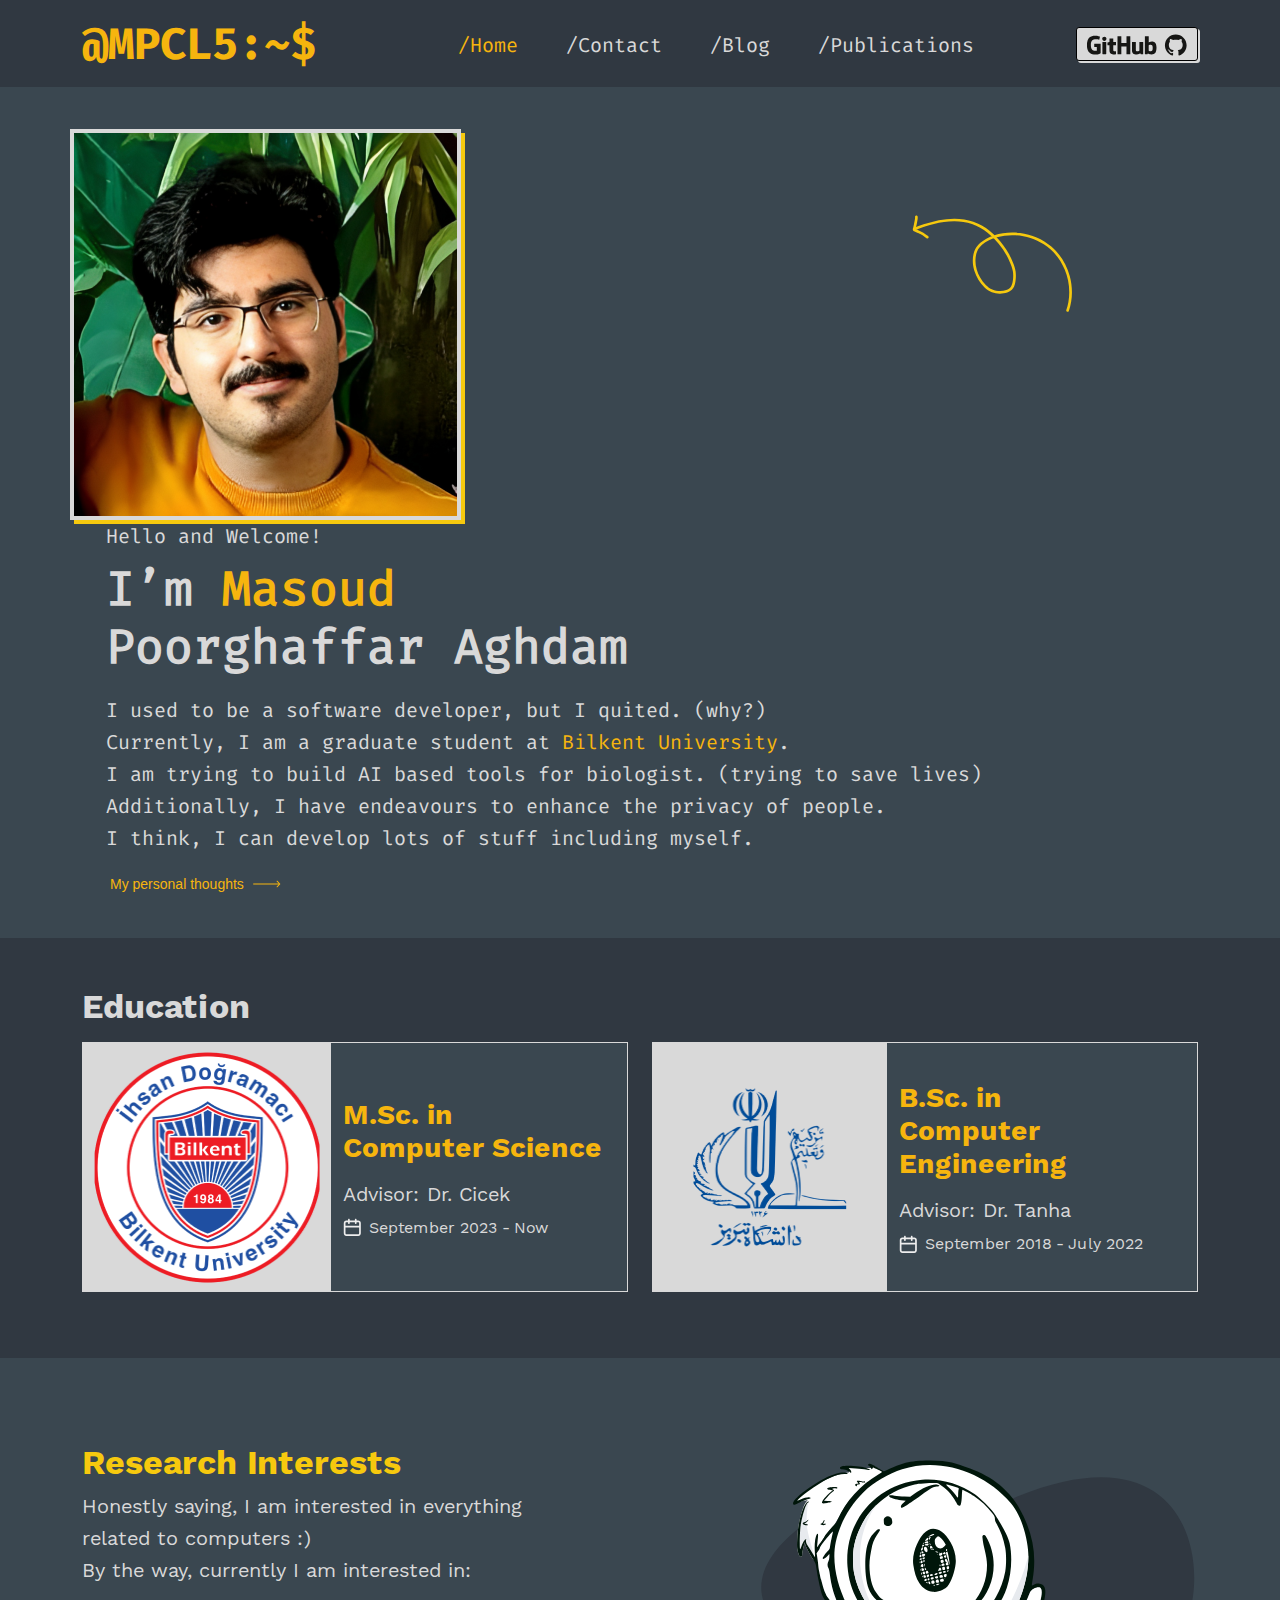
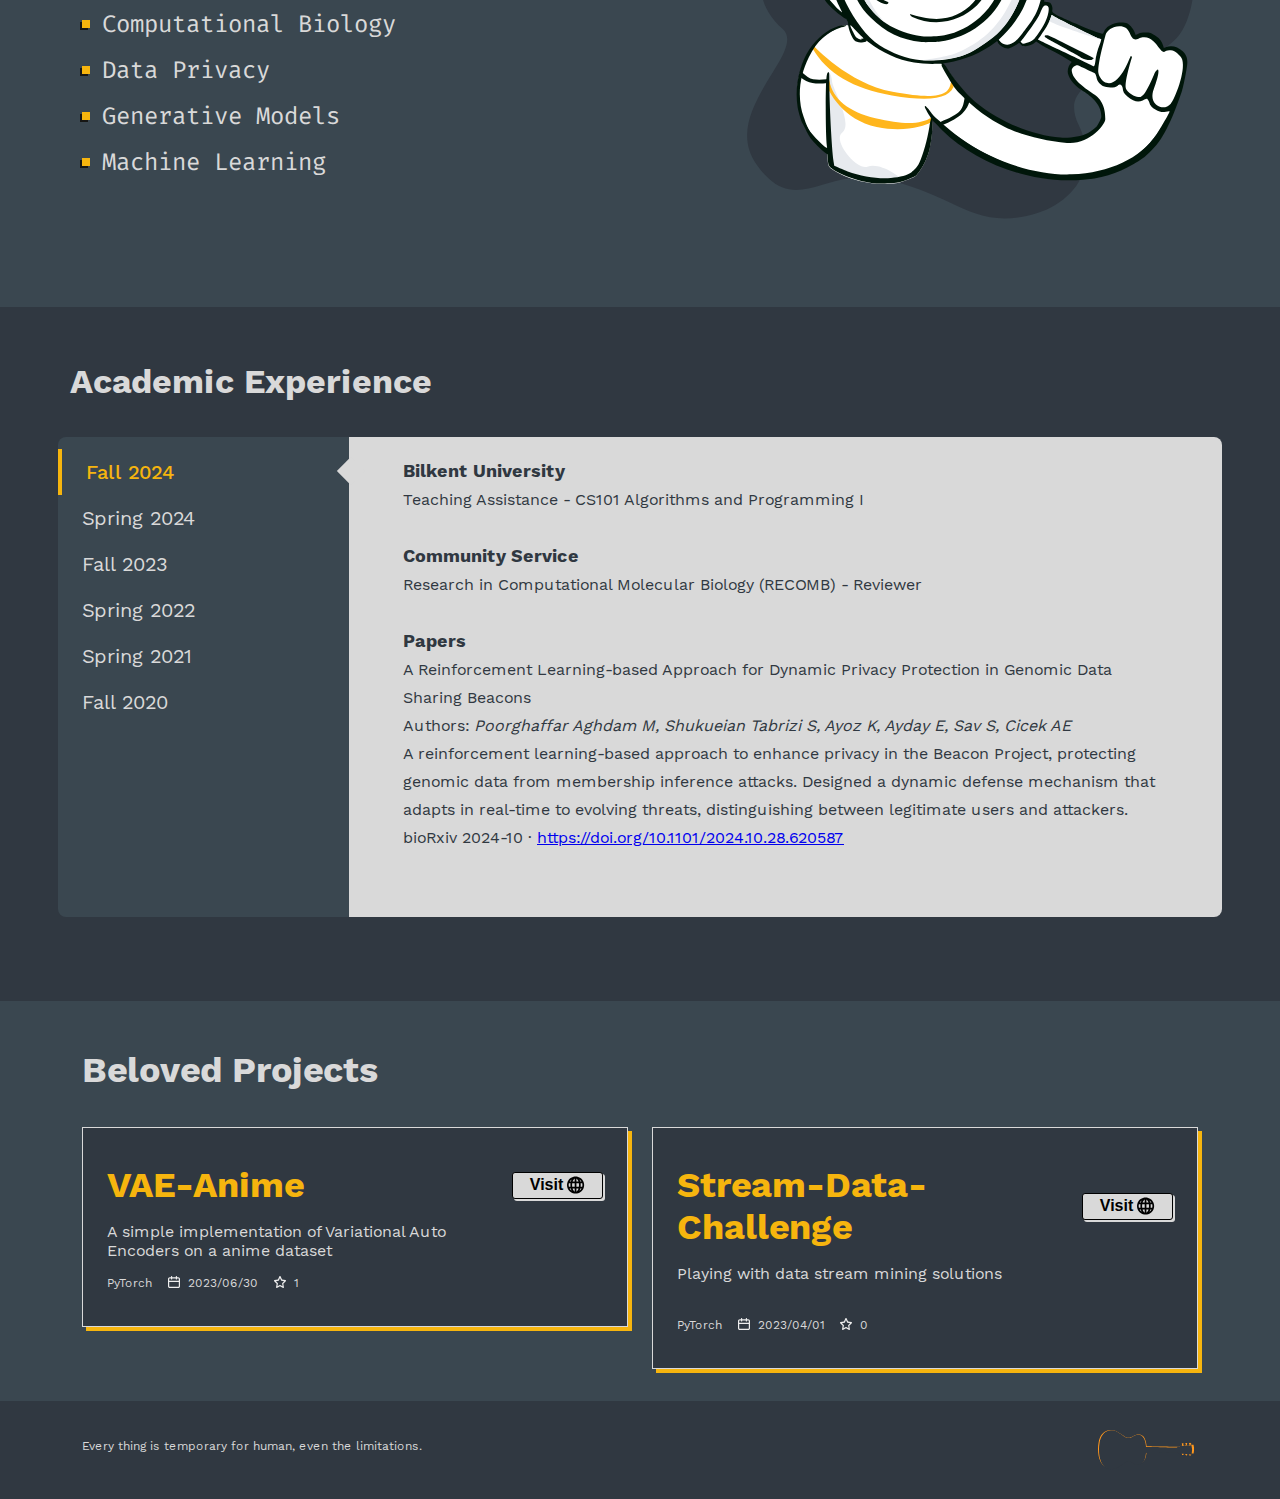
==== commit e0df66bf: "add experiences and some updates" ====
--- a/index.html
+++ b/index.html
@@ -1 +1 @@
-<!DOCTYPE html><html lang="en"><head><meta charSet="utf-8"/><meta name="viewport" content="width=device-width, initial-scale=1"/><link rel="preload" as="image" href="/img/github.svg" fetchPriority="high"/><link rel="preload" as="image" href="/img/Arrow 1.svg" fetchPriority="high"/><link rel="preload" as="image" href="/img/icon _calender_.svg" fetchPriority="high"/><link rel="preload" as="image" href="/img/footer-logo.svg" fetchPriority="high"/><link rel="stylesheet" href="/_next/static/css/c86a1e5348cf2643.css" crossorigin="" data-precedence="next"/><link rel="stylesheet" href="/_next/static/css/39c5ce767a9faa4a.css" crossorigin="" data-precedence="next"/><link rel="preload" href="/_next/static/chunks/webpack-598075ef0ef2e664.js" as="script" fetchPriority="low" crossorigin=""/><script src="/_next/static/chunks/fd9d1056-be4284c6839b84b2.js" async="" crossorigin=""></script><script src="/_next/static/chunks/864-a02a2dddda34086a.js" async="" crossorigin=""></script><script src="/_next/static/chunks/main-app-c94b89a5347deca8.js" async="" crossorigin=""></script><title>Masoud Poorghaffar Aghdam</title><meta name="description" content="Masoud&#x27;s personal website :D"/><link rel="icon" href="/favicon.ico" type="image/x-icon" sizes="16x16"/><script src="/_next/static/chunks/polyfills-c67a75d1b6f99dc8.js" crossorigin="" noModule=""></script></head><body class="__className_1fc36d"><header class="container d-flex justify-content-md-between align-items-center Header_main__KZ18k"><button class="SandwichButton_main__iguHk d-md-none"><img alt="glob" draggable="false" loading="lazy" width="22" height="22" decoding="async" data-nimg="1" style="color:transparent" src="img/icon _bars_.svg"/></button><div class="Logo_main__j_Igg __className_8e6ba5 text-primary">@MPCL5:~$</div><ul class="__className_a533b8 NavigationBar_main__hk_PI d-none d-md-flex"><li class="NavigationBar_active__RKnbx"><a href="/">/Home</a></li><li class=""><a href="/contact">/Contact</a></li><li class=""><a href="https://blog.masoud.live/">/Blog</a></li><li class=""><a href="/publications">/Publications</a></li></ul><a href="https://github.com/mpcl5" class="d-none d-md-inline-block"><button class="Button_main__V3KTt"><img alt="github" fetchPriority="high" width="104" height="26" decoding="async" data-nimg="1" style="color:transparent" src="/img/github.svg"/></button></a></header><main><section class="Bio_main__wMxUi"><div class="container"><div class="row position-relative"><div class="col-12 col-md-auto px-4 px-md-0"><img alt="masoud" loading="lazy" width="383" height="383" decoding="async" data-nimg="1" class="Image_main__gUV8q" style="color:transparent;width:100%;height:auto" src="/img/MyPic.png"/></div><div class="col-12 col-md-auto pe-auto pe-md-0"><div class="Text_main__3ua_m __className_a533b8"><span>Hello and Welcome!</span><h1 class="Text_header__yV_a_">I’m <span class="text-primary">Masoud</span> <br/> Poorghaffar Aghdam</h1><p class="Text_text__Wcis5">I used to be a software developer, but I quited. (why?) <br/>Currently, I am a graduate student at <span class="text-primary">Bilkent University</span>. <br/>I am trying to build  AI based tools for biologist. (trying to save lives) <br/>Additionally, I have endeavours to enhance the privacy of people. <br/>I think, I can develop lots of stuff including myself. <br/></p><a class="text-decoration-none" href="https://blog.masoud.live"><button class="ArrowButton_main__s30pq style className Text_button__qWn_R"><div>My personal thoughts</div><img alt="expand" fetchPriority="high" width="30" height="8" decoding="async" data-nimg="1" class="ArrowButton_image__OyTSk" style="color:transparent" src="/img/Arrow 1.svg"/></button></a></div></div><img alt="arrow" draggable="false" loading="lazy" width="231" height="190" decoding="async" data-nimg="1" class="Bio_arrow__owQoo d-none d-md-block" style="color:transparent" src="/img/Arrow SVG.svg"/></div></div></section><section class="Universities_main__WBqgt container"><h2 class="Universities_title__eR65e">Education</h2><div class="row"><div class="col-12 col-md-6"><div class="Card_main__376l6"><div class="Card_logo__FT2MD"><img alt="Bilkent University" draggable="false" loading="lazy" width="226" height="234" decoding="async" data-nimg="1" style="color:transparent" src="/img/BilkentUni.png"/></div><div class="Card_textArea__sMfGo"><h3 class="Card_degree__0vKwT">M.Sc. in<br/>Computer Science<br/></h3><div class="Card_advisor__jwmpX">Advisor: <!-- -->Dr. Cicek</div><div class="Card_date__r8vRE"><img alt="calender" draggable="false" fetchPriority="high" width="18" height="18" decoding="async" data-nimg="1" class="me-2" style="color:transparent" src="/img/icon _calender_.svg"/>September 2023 - Now</div></div></div></div><div class="col-12 col-md-6"><div class="Card_main__376l6"><div class="Card_logo__FT2MD"><img alt="University of Tabriz" draggable="false" loading="lazy" width="154" height="160" decoding="async" data-nimg="1" style="color:transparent" src="/img/TbzUni.png"/></div><div class="Card_textArea__sMfGo"><h3 class="Card_degree__0vKwT">B.Sc. in<br/>Computer Engineering<br/></h3><div class="Card_advisor__jwmpX">Advisor: <!-- -->Dr. Tanha</div><div class="Card_date__r8vRE"><img alt="calender" draggable="false" fetchPriority="high" width="18" height="18" decoding="async" data-nimg="1" class="me-2" style="color:transparent" src="/img/icon _calender_.svg"/>September 2018 - July 2022</div></div></div></div></div></section><section class="Interests_main__hAsLs"><div class="container"><div class="row"><div class="col-12 col-md-7"><h2 class="Interests_title__3m_d8">Research Interests</h2><p class="Interests_brief__RU6Yy">Honestly saying, I am interested in everything related to computers :) <br/>By the way, currently I am interested in:</p><div><div class="Interest_main__kMGTI __className_a533b8"><div class="Interest_rectangle___lzAC"></div>Computational Biology</div><div class="Interest_main__kMGTI __className_a533b8"><div class="Interest_rectangle___lzAC"></div>Data Privacy</div><div class="Interest_main__kMGTI __className_a533b8"><div class="Interest_rectangle___lzAC"></div>Generative Models</div><div class="Interest_main__kMGTI __className_a533b8"><div class="Interest_rectangle___lzAC"></div>Machine Learning</div></div></div><div class="col-12 col-md-5"><img alt="research" draggable="false" loading="lazy" width="448" height="359" decoding="async" data-nimg="1" class="Interests_image__u7AQ3" style="color:transparent" src="/img/research-interests-illu.svg"/></div></div></div></section><section class="AcademicExperience_main__Z5b1W container"><h2 class="AcademicExperience_title__yg6li">Academic Experience</h2><div class="row Table_main__8MyQS"><div class="MobileHeadBar_main__30AUp"><div class="MobileHeadBar_active__MVYTK MobileHeadBar_item__EYEsn">Fall 2023</div><div class="MobileHeadBar_item__EYEsn">Spring 2022</div><div class="MobileHeadBar_item__EYEsn">Fall 2021</div><div class="MobileHeadBar_item__EYEsn">Spring 2020</div><div class="MobileHeadBar_item__EYEsn">Fall 2020</div></div><div class="col-12 col-md-3 Sidebar_main__T_BKh"><div class="Sidebar_active__wnz7A Sidebar_item__CmZ4J">Fall 2023</div><div class="Sidebar_item__CmZ4J">Spring 2022</div><div class="Sidebar_item__CmZ4J">Fall 2021</div><div class="Sidebar_item__CmZ4J">Spring 2020</div><div class="Sidebar_item__CmZ4J">Fall 2020</div></div><div class="col-md-9 Presentation_main___HGoD">hello22</div></div></section><section class="Projects_main__lIKfX"><div class="container"><h2 class="Projects_title__CNmai">Beloved Projects</h2><div class="row"><div class="col-12 col-md-6"><div class="Card_main__7jRCD"><div class="d-flex justify-content-between align-items-center mb-2 mb-md-3"><h3 class="Card_title__oKvrK">VAE-Anime</h3><a target="_blank" href="https://github.com/MPCL5/VAE-Anime"><button class="Button_main__V3KTt Card_button__uq68q"><span>Visit</span><img alt="glob" draggable="false" loading="lazy" width="18" height="18" decoding="async" data-nimg="1" style="color:transparent" src="img/icon_globe.svg"/></button></a></div><p class="Card_descript__lzZQL">A simple implementation of Variational Auto Encoders on a anime dataset</p><div class="d-flex Card_details__649uM"><div>PyTorch</div><div class="mx-3 d-inline-flex justify-content-center"><img alt="star" draggable="false" loading="lazy" width="12" height="12" decoding="async" data-nimg="1" class="me-2" style="color:transparent" src="/img/calender.svg"/>2023/06/30</div><div class="d-inline-flex justify-content-center"><img alt="star" draggable="false" loading="lazy" width="12" height="12" decoding="async" data-nimg="1" class="me-2" style="color:transparent" src="/img/star.svg"/>1</div></div><button class="Button_main__V3KTt Card_button__uq68q Card_buttonMobile__yaenN"><span>Visit</span><img alt="glob" draggable="false" loading="lazy" width="18" height="18" decoding="async" data-nimg="1" style="color:transparent" src="img/icon_globe.svg"/></button></div></div><div class="col-12 col-md-6"><div class="Card_main__7jRCD"><div class="d-flex justify-content-between align-items-center mb-2 mb-md-3"><h3 class="Card_title__oKvrK">Stream-Data-Challenge</h3><a target="_blank" href="https://github.com/MPCL5/stream-data-challenge"><button class="Button_main__V3KTt Card_button__uq68q"><span>Visit</span><img alt="glob" draggable="false" loading="lazy" width="18" height="18" decoding="async" data-nimg="1" style="color:transparent" src="img/icon_globe.svg"/></button></a></div><p class="Card_descript__lzZQL">Playing with data stream mining solutions</p><div class="d-flex Card_details__649uM"><div>PyTorch</div><div class="mx-3 d-inline-flex justify-content-center"><img alt="star" draggable="false" loading="lazy" width="12" height="12" decoding="async" data-nimg="1" class="me-2" style="color:transparent" src="/img/calender.svg"/>2023/04/01</div><div class="d-inline-flex justify-content-center"><img alt="star" draggable="false" loading="lazy" width="12" height="12" decoding="async" data-nimg="1" class="me-2" style="color:transparent" src="/img/star.svg"/>0</div></div><button class="Button_main__V3KTt Card_button__uq68q Card_buttonMobile__yaenN"><span>Visit</span><img alt="glob" draggable="false" loading="lazy" width="18" height="18" decoding="async" data-nimg="1" style="color:transparent" src="img/icon_globe.svg"/></button></div></div></div></div></section></main><footer class="Footer_main__Lg_gg container flex-column flex-md-row"><div class="mb-2">Every thing is temporary for human, even the limitations. <br/></div><img alt="footer" draggable="false" fetchPriority="high" width="100" height="50" decoding="async" data-nimg="1" style="color:transparent" src="/img/footer-logo.svg"/></footer><script src="/_next/static/chunks/webpack-598075ef0ef2e664.js" crossorigin="" async=""></script><script>(self.__next_f=self.__next_f||[]).push([0]);self.__next_f.push([2,null])</script><script>self.__next_f.push([1,"1:HL[\"/_next/static/css/c86a1e5348cf2643.css\",\"style\",{\"crossOrigin\":\"\"}]\n0:\"$L2\"\n"])</script><script>self.__next_f.push([1,"3:HL[\"/_next/static/css/39c5ce767a9faa4a.css\",\"style\",{\"crossOrigin\":\"\"}]\n"])</script><script>self.__next_f.push([1,"4:I{\"id\":6054,\"chunks\":[\"272:static/chunks/webpack-598075ef0ef2e664.js\",\"971:static/chunks/fd9d1056-be4284c6839b84b2.js\",\"864:static/chunks/864-a02a2dddda34086a.js\"],\"name\":\"\",\"async\":false}\n6:I{\"id\":1729,\"chunks\":[\"272:static/chunks/webpack-598075ef0ef2e664.js\",\"971:static/chunks/fd9d1056-be4284c6839b84b2.js\",\"864:static/chunks/864-a02a2dddda34086a.js\"],\"name\":\"\",\"async\":false}\n7:I{\"id\":6964,\"chunks\":[\"929:static/chunks/929-ae786e428df4ded4.js\",\"931:static/chunks/app/page-aa1cddd289ad72a7.js\"],\"name\":\"Imag"])</script><script>self.__next_f.push([1,"e\",\"async\":false}\n8:I{\"id\":4915,\"chunks\":[\"929:static/chunks/929-ae786e428df4ded4.js\",\"185:static/chunks/app/layout-0a81bb751e071b8b.js\"],\"name\":\"NavigationBar\",\"async\":false}\n9:I{\"id\":796,\"chunks\":[\"929:static/chunks/929-ae786e428df4ded4.js\",\"185:static/chunks/app/layout-0a81bb751e071b8b.js\"],\"name\":\"GitButton\",\"async\":false}\na:I{\"id\":1443,\"chunks\":[\"272:static/chunks/webpack-598075ef0ef2e664.js\",\"971:static/chunks/fd9d1056-be4284c6839b84b2.js\",\"864:static/chunks/864-a02a2dddda34086a.js\"],\"name\":\"\",\"async\""])</script><script>self.__next_f.push([1,":false}\nb:I{\"id\":8639,\"chunks\":[\"272:static/chunks/webpack-598075ef0ef2e664.js\",\"971:static/chunks/fd9d1056-be4284c6839b84b2.js\",\"864:static/chunks/864-a02a2dddda34086a.js\"],\"name\":\"\",\"async\":false}\nd:I{\"id\":4724,\"chunks\":[\"929:static/chunks/929-ae786e428df4ded4.js\",\"931:static/chunks/app/page-aa1cddd289ad72a7.js\"],\"name\":\"\",\"async\":false}\ne:I{\"id\":7817,\"chunks\":[\"929:static/chunks/929-ae786e428df4ded4.js\",\"931:static/chunks/app/page-aa1cddd289ad72a7.js\"],\"name\":\"Table\",\"async\":false}\n"])</script><script>self.__next_f.push([1,"2:[[[\"$\",\"link\",\"0\",{\"rel\":\"stylesheet\",\"href\":\"/_next/static/css/c86a1e5348cf2643.css\",\"precedence\":\"next\",\"crossOrigin\":\"\"}]],[\"$\",\"$L4\",null,{\"buildId\":\"v7tv9G8GwGfgtFkk52TXk\",\"assetPrefix\":\"\",\"initialCanonicalUrl\":\"/\",\"initialTree\":[\"\",{\"children\":[\"__PAGE__\",{}]},\"$undefined\",\"$undefined\",true],\"initialHead\":[false,\"$L5\"],\"globalErrorComponent\":\"$6\",\"children\":[null,[\"$\",\"html\",null,{\"lang\":\"en\",\"children\":[\"$\",\"body\",null,{\"className\":\"__className_1fc36d\",\"children\":[[\"$\",\"header\",null,{\"className\":\"container d-flex justify-content-md-between align-items-center Header_main__KZ18k\",\"children\":[[\"$\",\"button\",null,{\"className\":\"SandwichButton_main__iguHk d-md-none\",\"children\":[\"$\",\"$L7\",null,{\"src\":\"img/icon _bars_.svg\",\"alt\":\"glob\",\"height\":22,\"width\":22,\"draggable\":false}]}],[\"$\",\"div\",null,{\"className\":\"Logo_main__j_Igg __className_8e6ba5 text-primary\",\"children\":\"@MPCL5:~$\"}],[\"$\",\"$L8\",null,{}],[\"$\",\"$L9\",null,{}]]}],[\"$\",\"main\",null,{\"children\":[\"$\",\"$La\",null,{\"parallelRouterKey\":\"children\",\"segmentPath\":[\"children\"],\"loading\":\"$undefined\",\"loadingStyles\":\"$undefined\",\"hasLoading\":false,\"error\":\"$undefined\",\"errorStyles\":\"$undefined\",\"template\":[\"$\",\"$Lb\",null,{}],\"templateStyles\":\"$undefined\",\"notFound\":[[\"$\",\"title\",null,{\"children\":\"404: This page could not be found.\"}],[\"$\",\"div\",null,{\"style\":{\"fontFamily\":\"system-ui,\\\"Segoe UI\\\",Roboto,Helvetica,Arial,sans-serif,\\\"Apple Color Emoji\\\",\\\"Segoe UI Emoji\\\"\",\"height\":\"100vh\",\"textAlign\":\"center\",\"display\":\"flex\",\"flexDirection\":\"column\",\"alignItems\":\"center\",\"justifyContent\":\"center\"},\"children\":[\"$\",\"div\",null,{\"children\":[[\"$\",\"style\",null,{\"dangerouslySetInnerHTML\":{\"__html\":\"body{color:#000;background:#fff;margin:0}.next-error-h1{border-right:1px solid rgba(0,0,0,.3)}@media (prefers-color-scheme:dark){body{color:#fff;background:#000}.next-error-h1{border-right:1px solid rgba(255,255,255,.3)}}\"}}],[\"$\",\"h1\",null,{\"className\":\"next-error-h1\",\"style\":{\"display\":\"inline-block\",\"margin\":\"0 20px 0 0\",\"padding\":\"0 23px 0 0\",\"fontSize\":24,\"fontWeight\":500,\"verticalAlign\":\"top\",\"lineHeight\":\"49px\"},\"children\":\"404\"}],[\"$\",\"div\",null,{\"style\":{\"display\":\"inline-block\"},\"children\":[\"$\",\"h2\",null,{\"style\":{\"fontSize\":14,\"fontWeight\":400,\"lineHeight\":\"49px\",\"margin\":0},\"children\":\"This page could not be found.\"}]}]]}]}]],\"notFoundStyles\":[],\"childProp\":{\"current\":[\"$Lc\",[[\"$\",\"section\",null,{\"className\":\"Bio_main__wMxUi\",\"children\":[\"$\",\"div\",null,{\"className\":\"container\",\"children\":[\"$\",\"div\",null,{\"className\":\"row position-relative\",\"children\":[[\"$\",\"div\",null,{\"className\":\"col-12 col-md-auto px-4 px-md-0\",\"children\":[\"$\",\"$L7\",null,{\"src\":\"/img/MyPic.png\",\"alt\":\"masoud\",\"className\":\"Image_main__gUV8q\",\"height\":383,\"width\":383,\"layout\":\"responsive\"}]}],[\"$\",\"div\",null,{\"className\":\"col-12 col-md-auto pe-auto pe-md-0\",\"children\":[\"$\",\"div\",null,{\"className\":\"Text_main__3ua_m __className_a533b8\",\"children\":[[\"$\",\"span\",null,{\"children\":\"Hello and Welcome!\"}],[\"$\",\"h1\",null,{\"className\":\"Text_header__yV_a_\",\"children\":[\"I’m \",[\"$\",\"span\",null,{\"className\":\"text-primary\",\"children\":\"Masoud\"}],\" \",[\"$\",\"br\",null,{}],\" Poorghaffar Aghdam\"]}],[\"$\",\"p\",null,{\"className\":\"Text_text__Wcis5\",\"children\":[\"I used to be a software developer, but I quited. (why?) \",[\"$\",\"br\",null,{}],\"Currently, I am a graduate student at \",[\"$\",\"span\",null,{\"className\":\"text-primary\",\"children\":\"Bilkent University\"}],\". \",[\"$\",\"br\",null,{}],\"I am trying to build  AI based tools for biologist. (trying to save lives) \",[\"$\",\"br\",null,{}],\"Additionally, I have endeavours to enhance the privacy of people. \",[\"$\",\"br\",null,{}],\"I think, I can develop lots of stuff including myself. \",[\"$\",\"br\",null,{}]]}],[\"$\",\"$Ld\",null,{\"href\":\"https://blog.masoud.live\",\"className\":\"text-decoration-none\",\"children\":[\"$\",\"button\",null,{\"className\":\"ArrowButton_main__s30pq style className Text_button__qWn_R\",\"children\":[[\"$\",\"div\",null,{\"children\":\"My personal thoughts\"}],[\"$\",\"$L7\",null,{\"src\":\"/img/Arrow 1.svg\",\"alt\":\"expand\",\"priority\":true,\"width\":30,\"height\":8,\"className\":\"ArrowButton_image__OyTSk\"}]]}]}]]}]}],[\"$\",\"$L7\",null,{\"src\":\"/img/Arrow SVG.svg\",\"alt\":\"arrow\",\"height\":190,\"width\":231,\"className\":\"Bio_arrow__owQoo d-none d-md-block\",\"draggable\":false}]]}]}]}],[\"$\",\"section\",null,{\"className\":\"Universities_main__WBqgt container\",\"children\":[[\"$\",\"h2\",null,{\"className\":\"Universities_title__eR65e\",\"children\":\"Education\"}],[\"$\",\"div\",null,{\"className\":\"row\",\"children\":[[\"$\",\"div\",\"Bilkent UniversityM.Sc. in\\nComputer Science\",{\"className\":\"col-12 col-md-6\",\"children\":[\"$\",\"div\",null,{\"className\":\"Card_main__376l6\",\"children\":[[\"$\",\"div\",null,{\"className\":\"Card_logo__FT2MD\",\"children\":[\"$\",\"$L7\",null,{\"src\":\"/img/BilkentUni.png\",\"alt\":\"Bilkent University\",\"height\":234,\"width\":226,\"draggable\":false}]}],[\"$\",\"div\",null,{\"className\":\"Card_textArea__sMfGo\",\"children\":[[\"$\",\"h3\",null,{\"className\":\"Card_degree__0vKwT\",\"children\":[[\"M.Sc. in\",[\"$\",\"br\",null,{}]],[\"Computer Science\",[\"$\",\"br\",null,{}]]]}],[\"$\",\"div\",null,{\"className\":\"Card_advisor__jwmpX\",\"children\":[\"Advisor: \",\"Dr. Cicek\"]}],[\"$\",\"div\",null,{\"className\":\"Card_date__r8vRE\",\"children\":[[\"$\",\"$L7\",null,{\"src\":\"/img/icon _calender_.svg\",\"height\":18,\"width\":18,\"priority\":true,\"alt\":\"calender\",\"className\":\"me-2\",\"draggable\":false}],\"September 2023 - Now\"]}]]}]]}]}],[\"$\",\"div\",\"University of TabrizB.Sc. in\\nComputer Engineering\",{\"className\":\"col-12 col-md-6\",\"children\":[\"$\",\"div\",null,{\"className\":\"Card_main__376l6\",\"children\":[[\"$\",\"div\",null,{\"className\":\"Card_logo__FT2MD\",\"children\":[\"$\",\"$L7\",null,{\"src\":\"/img/TbzUni.png\",\"alt\":\"University of Tabriz\",\"height\":160,\"width\":154,\"draggable\":false}]}],[\"$\",\"div\",null,{\"className\":\"Card_textArea__sMfGo\",\"children\":[[\"$\",\"h3\",null,{\"className\":\"Card_degree__0vKwT\",\"children\":[[\"B.Sc. in\",[\"$\",\"br\",null,{}]],[\"Computer Engineering\",[\"$\",\"br\",null,{}]]]}],[\"$\",\"div\",null,{\"className\":\"Card_advisor__jwmpX\",\"children\":[\"Advisor: \",\"Dr. Tanha\"]}],[\"$\",\"div\",null,{\"className\":\"Card_date__r8vRE\",\"children\":[[\"$\",\"$L7\",null,{\"src\":\"/img/icon _calender_.svg\",\"height\":18,\"width\":18,\"priority\":true,\"alt\":\"calender\",\"className\":\"me-2\",\"draggable\":false}],\"September 2018 - July 2022\"]}]]}]]}]}]]}]]}],[\"$\",\"section\",null,{\"className\":\"Interests_main__hAsLs\",\"children\":[\"$\",\"div\",null,{\"className\":\"container\",\"children\":[\"$\",\"div\",null,{\"className\":\"row\",\"children\":[[\"$\",\"div\",null,{\"className\":\"col-12 col-md-7\",\"children\":[[\"$\",\"h2\",null,{\"className\":\"Interests_title__3m_d8\",\"children\":\"Research Interests\"}],[\"$\",\"p\",null,{\"className\":\"Interests_brief__RU6Yy\",\"children\":[\"Honestly saying, I am interested in everything related to computers :) \",[\"$\",\"br\",null,{}],\"By the way, currently I am interested in:\"]}],[\"$\",\"div\",null,{\"children\":[[\"$\",\"div\",null,{\"className\":\"Interest_main__kMGTI __className_a533b8\",\"children\":[[\"$\",\"div\",null,{\"className\":\"Interest_rectangle___lzAC\"}],\"Computational Biology\"]}],[\"$\",\"div\",null,{\"className\":\"Interest_main__kMGTI __className_a533b8\",\"children\":[[\"$\",\"div\",null,{\"className\":\"Interest_rectangle___lzAC\"}],\"Data Privacy\"]}],[\"$\",\"div\",null,{\"className\":\"Interest_main__kMGTI __className_a533b8\",\"children\":[[\"$\",\"div\",null,{\"className\":\"Interest_rectangle___lzAC\"}],\"Generative Models\"]}],[\"$\",\"div\",null,{\"className\":\"Interest_main__kMGTI __className_a533b8\",\"children\":[[\"$\",\"div\",null,{\"className\":\"Interest_rectangle___lzAC\"}],\"Machine Learning\"]}]]}]]}],[\"$\",\"div\",null,{\"className\":\"col-12 col-md-5\",\"children\":[\"$\",\"$L7\",null,{\"src\":\"/img/research-interests-illu.svg\",\"alt\":\"research\",\"height\":359,\"width\":448,\"draggable\":false,\"className\":\"Interests_image__u7AQ3\"}]}]]}]}]}],[\"$\",\"section\",null,{\"className\":\"AcademicExperience_main__Z5b1W container\",\"children\":[[\"$\",\"h2\",null,{\"className\":\"AcademicExperience_title__yg6li\",\"children\":\"Academic Experience\"}],[\"$\",\"$Le\",null,{\"data\":[{\"id\":\"1\",\"title\":\"Fall 2023\",\"text\":\"hello22\"},{\"id\":\"2\",\"title\":\"Spring 2022\",\"text\":\"hello33\"},{\"id\":\"3\",\"title\":\"Fall 2021\",\"text\":\"hello22\"},{\"id\":\"4\",\"title\":\"Spring 2020\",\"text\":\"Fall 2020\"},{\"id\":\"5\",\"title\":\"Fall 2020\",\"text\":\"Fall 2020\"}]}]]}],[\"$\",\"section\",null,{\"className\":\"Projects_main__lIKfX\",\"children\":[\"$\",\"div\",null,{\"className\":\"container\",\"children\":[[\"$\",\"h2\",null,{\"className\":\"Projects_title__CNmai\",\"children\":\"Beloved Projects\"}],[\"$\",\"div\",null,{\"className\":\"row\",\"children\":[[\"$\",\"div\",\"VAE-Anime\",{\"className\":\"col-12 col-md-6\",\"children\":\"$Lf\"}],[\"$\",\"div\",\"Stream-Data-Challenge\",{\"className\":\"col-12 col-md-6\",\"children\":\"$L10\"}]]}]]}]}]],null],\"segment\":\"__PAGE__\"},\"styles\":[[\"$\",\"link\",\"0\",{\"rel\":\"stylesheet\",\"href\":\"/_next/static/css/39c5ce767a9faa4a.css\",\"precedence\":\"next\",\"crossOrigin\":\"\"}]]}]}],[\"$\",\"footer\",null,{\"className\":\"Footer_main__Lg_gg container flex-column flex-md-row\",\"children\":[[\"$\",\"div\",null,{\"className\":\"mb-2\",\"children\":[\"Every thing is temporary for human, even the limitations. \",[\"$\",\"br\",null,{}]]}],[\"$\",\"$L7\",null,{\"height\":50,\"width\":100,\"src\":\"/img/footer-logo.svg\",\"alt\":\"footer\",\"priority\":true,\"draggable\":false}]]}]]}]}],null]}]]\n"])</script><script>self.__next_f.push([1,"5:[[\"$\",\"meta\",\"0\",{\"charSet\":\"utf-8\"}],[\"$\",\"title\",\"1\",{\"children\":\"Masoud Poorghaffar Aghdam\"}],[\"$\",\"meta\",\"2\",{\"name\":\"description\",\"content\":\"Masoud's personal website :D\"}],[\"$\",\"meta\",\"3\",{\"name\":\"viewport\",\"content\":\"width=device-width, initial-scale=1\"}],[\"$\",\"link\",\"4\",{\"rel\":\"icon\",\"href\":\"/favicon.ico\",\"type\":\"image/x-icon\",\"sizes\":\"16x16\"}]]\nc:null\n"])</script><script>self.__next_f.push([1,"11:I{\"id\":4233,\"chunks\":[\"929:static/chunks/929-ae786e428df4ded4.js\",\"931:static/chunks/app/page-aa1cddd289ad72a7.js\"],\"name\":\"Button\",\"async\":false}\n"])</script><script>self.__next_f.push([1,"10:[\"$\",\"div\",null,{\"className\":\"Card_main__7jRCD\",\"children\":[[\"$\",\"div\",null,{\"className\":\"d-flex justify-content-between align-items-center mb-2 mb-md-3\",\"children\":[[\"$\",\"h3\",null,{\"className\":\"Card_title__oKvrK\",\"children\":\"Stream-Data-Challenge\"}],[\"$\",\"$Ld\",null,{\"href\":\"https://github.com/MPCL5/stream-data-challenge\",\"target\":\"_blank\",\"children\":[\"$\",\"$L11\",null,{\"className\":\"Card_button__uq68q\",\"children\":[[\"$\",\"span\",null,{\"children\":\"Visit\"}],[\"$\",\"$L7\",null,{\"src\":\"img/icon_globe.svg\",\"alt\":\"glob\",\"height\":18,\"width\":18,\"draggable\":false}]]}]}]]}],[\"$\",\"p\",null,{\"className\":\"Card_descript__lzZQL\",\"children\":\"Playing with data stream mining solutions\"}],[\"$\",\"div\",null,{\"className\":\"d-flex Card_details__649uM\",\"children\":[[\"$\",\"div\",null,{\"children\":\"PyTorch\"}],[\"$\",\"div\",null,{\"className\":\"mx-3 d-inline-flex justify-content-center\",\"children\":[[\"$\",\"$L7\",null,{\"src\":\"/img/calender.svg\",\"alt\":\"star\",\"height\":12,\"width\":12,\"draggable\":false,\"className\":\"me-2\"}],\"2023/04/01\"]}],[\"$\",\"div\",null,{\"className\":\"d-inline-flex justify-content-center\",\"children\":[[\"$\",\"$L7\",null,{\"src\":\"/img/star.svg\",\"alt\":\"star\",\"height\":12,\"width\":12,\"draggable\":false,\"className\":\"me-2\"}],0]}]]}],[\"$\",\"$L11\",null,{\"className\":\"Card_button__uq68q Card_buttonMobile__yaenN\",\"children\":[[\"$\",\"span\",null,{\"children\":\"Visit\"}],[\"$\",\"$L7\",null,{\"src\":\"img/icon_globe.svg\",\"alt\":\"glob\",\"height\":18,\"width\":18,\"draggable\":false}]]}]]}]\n"])</script><script>self.__next_f.push([1,"f:[\"$\",\"div\",null,{\"className\":\"Card_main__7jRCD\",\"children\":[[\"$\",\"div\",null,{\"className\":\"d-flex justify-content-between align-items-center mb-2 mb-md-3\",\"children\":[[\"$\",\"h3\",null,{\"className\":\"Card_title__oKvrK\",\"children\":\"VAE-Anime\"}],[\"$\",\"$Ld\",null,{\"href\":\"https://github.com/MPCL5/VAE-Anime\",\"target\":\"_blank\",\"children\":[\"$\",\"$L11\",null,{\"className\":\"Card_button__uq68q\",\"children\":[[\"$\",\"span\",null,{\"children\":\"Visit\"}],[\"$\",\"$L7\",null,{\"src\":\"img/icon_globe.svg\",\"alt\":\"glob\",\"height\":18,\"width\":18,\"draggable\":false}]]}]}]]}],[\"$\",\"p\",null,{\"className\":\"Card_descript__lzZQL\",\"children\":\"A simple implementation of Variational Auto Encoders on a anime dataset\"}],[\"$\",\"div\",null,{\"className\":\"d-flex Card_details__649uM\",\"children\":[[\"$\",\"div\",null,{\"children\":\"PyTorch\"}],[\"$\",\"div\",null,{\"className\":\"mx-3 d-inline-flex justify-content-center\",\"children\":[[\"$\",\"$L7\",null,{\"src\":\"/img/calender.svg\",\"alt\":\"star\",\"height\":12,\"width\":12,\"draggable\":false,\"className\":\"me-2\"}],\"2023/06/30\"]}],[\"$\",\"div\",null,{\"className\":\"d-inline-flex justify-content-center\",\"children\":[[\"$\",\"$L7\",null,{\"src\":\"/img/star.svg\",\"alt\":\"star\",\"height\":12,\"width\":12,\"draggable\":false,\"className\":\"me-2\"}],1]}]]}],[\"$\",\"$L11\",null,{\"className\":\"Card_button__uq68q Card_buttonMobile__yaenN\",\"children\":[[\"$\",\"span\",null,{\"children\":\"Visit\"}],[\"$\",\"$L7\",null,{\"src\":\"img/icon_globe.svg\",\"alt\":\"glob\",\"height\":18,\"width\":18,\"draggable\":false}]]}]]}]\n"])</script></body></html>+<!DOCTYPE html><html lang="en"><head><meta charSet="utf-8"/><meta name="viewport" content="width=device-width, initial-scale=1"/><link rel="preload" as="image" href="/img/github.svg" fetchPriority="high"/><link rel="preload" as="image" href="/img/Arrow 1.svg" fetchPriority="high"/><link rel="preload" as="image" href="/img/icon _calender_.svg" fetchPriority="high"/><link rel="preload" as="image" href="/img/footer-logo.svg" fetchPriority="high"/><link rel="stylesheet" href="/_next/static/css/855264381a34b54c.css" crossorigin="" data-precedence="next"/><link rel="stylesheet" href="/_next/static/css/91ef88436596cc58.css" crossorigin="" data-precedence="next"/><link rel="preload" href="/_next/static/chunks/webpack-18defb1e05f80b15.js" as="script" fetchPriority="low" crossorigin=""/><script src="/_next/static/chunks/fd9d1056-be4284c6839b84b2.js" async="" crossorigin=""></script><script src="/_next/static/chunks/864-a02a2dddda34086a.js" async="" crossorigin=""></script><script src="/_next/static/chunks/main-app-c94b89a5347deca8.js" async="" crossorigin=""></script><title>Masoud Poorghaffar Aghdam</title><meta name="description" content="Masoud&#x27;s personal website :D"/><link rel="icon" href="/favicon.ico" type="image/x-icon" sizes="16x16"/><script src="/_next/static/chunks/polyfills-c67a75d1b6f99dc8.js" crossorigin="" noModule=""></script></head><body class="__className_1fc36d"><header class="container d-flex justify-content-md-between align-items-center Header_main__KZ18k"><button class="SandwichButton_main__iguHk d-md-none"><img alt="glob" draggable="false" loading="lazy" width="22" height="22" decoding="async" data-nimg="1" style="color:transparent" src="img/icon _bars_.svg"/></button><div class="MobileSlider_main__OInpR"><div class="MobileSlider_container__qRJSy"><div class="d-flex align-items-center mb-3"><button class="SandwichButton_main__iguHk d-md-none"><img alt="glob" draggable="false" loading="lazy" width="22" height="22" decoding="async" data-nimg="1" style="color:transparent" src="img/icon _bars_.svg"/></button><div class="Logo_main__j_Igg __className_8e6ba5 text-primary">@MPCL5:~$</div></div><ul class="__className_a533b8 NavigationBar_main__hk_PI"><li class="NavigationBar_active__RKnbx"><a href="/">/Home</a></li><li class=""><a href="/contact">/Contact</a></li><li class=""><a href="https://blog.masoud.live/">/Blog</a></li><li class=""><a href="/publications">/Publications</a></li></ul></div><div class="MobileSlider_transArea___l_4C"></div></div><div class="Logo_main__j_Igg __className_8e6ba5 text-primary">@MPCL5:~$</div><ul class="__className_a533b8 NavigationBar_main__hk_PI d-none d-md-flex"><li class="NavigationBar_active__RKnbx"><a href="/">/Home</a></li><li class=""><a href="/contact">/Contact</a></li><li class=""><a href="https://blog.masoud.live/">/Blog</a></li><li class=""><a href="/publications">/Publications</a></li></ul><a href="https://github.com/mpcl5" class="d-none d-md-inline-block"><button class="Button_main__V3KTt"><img alt="github" fetchPriority="high" width="104" height="26" decoding="async" data-nimg="1" style="color:transparent" src="/img/github.svg"/></button></a></header><main><section class="Bio_main__wMxUi"><div class="container"><div class="row position-relative"><div class="col-12 col-md-auto px-4 px-md-0"><img alt="masoud" loading="lazy" width="383" height="383" decoding="async" data-nimg="1" class="Image_main__gUV8q" style="color:transparent;width:100%;height:auto" src="/img/MyPic.png"/></div><div class="col-12 col-md-auto pe-auto pe-md-0"><div class="Text_main__3ua_m __className_a533b8"><span>Hello and Welcome!</span><h1 class="Text_header__yV_a_">I’m <span class="text-primary">Masoud</span> <br/> Poorghaffar Aghdam</h1><p class="Text_text__Wcis5">I used to be a software developer, but I quited. (why?) <br/>Currently, I am a graduate student at <span class="text-primary">Bilkent University</span>. <br/>I am trying to build  AI based tools for biologist. (trying to save lives) <br/>Additionally, I have endeavours to enhance the privacy of people. <br/>I think, I can develop lots of stuff including myself. <br/></p><a class="text-decoration-none" href="https://blog.masoud.live"><button class="ArrowButton_main__s30pq style className Text_button__qWn_R"><div>My personal thoughts</div><img alt="expand" fetchPriority="high" width="30" height="8" decoding="async" data-nimg="1" class="ArrowButton_image__OyTSk" style="color:transparent" src="/img/Arrow 1.svg"/></button></a></div></div><img alt="arrow" draggable="false" loading="lazy" width="231" height="190" decoding="async" data-nimg="1" class="Bio_arrow__owQoo d-none d-md-block" style="color:transparent" src="/img/Arrow SVG.svg"/></div></div></section><section class="Universities_main__WBqgt container"><h2 class="Universities_title__eR65e">Education</h2><div class="row"><div class="col-12 col-md-6"><div class="Card_main__376l6"><div class="Card_logo__FT2MD"><img alt="Bilkent University" draggable="false" loading="lazy" width="226" height="234" decoding="async" data-nimg="1" style="color:transparent" src="/img/BilkentUni.png"/></div><div class="Card_textArea__sMfGo"><h3 class="Card_degree__0vKwT">M.Sc. in<br/>Computer Science<br/></h3><div class="Card_advisor__jwmpX">Advisor: <!-- -->Dr. Cicek</div><div class="Card_date__r8vRE"><img alt="calender" draggable="false" fetchPriority="high" width="18" height="18" decoding="async" data-nimg="1" class="me-2" style="color:transparent" src="/img/icon _calender_.svg"/>September 2023 - Now</div></div></div></div><div class="col-12 col-md-6"><div class="Card_main__376l6"><div class="Card_logo__FT2MD"><img alt="University of Tabriz" draggable="false" loading="lazy" width="154" height="160" decoding="async" data-nimg="1" style="color:transparent" src="/img/TbzUni.png"/></div><div class="Card_textArea__sMfGo"><h3 class="Card_degree__0vKwT">B.Sc. in<br/>Computer Engineering<br/></h3><div class="Card_advisor__jwmpX">Advisor: <!-- -->Dr. Tanha</div><div class="Card_date__r8vRE"><img alt="calender" draggable="false" fetchPriority="high" width="18" height="18" decoding="async" data-nimg="1" class="me-2" style="color:transparent" src="/img/icon _calender_.svg"/>September 2018 - July 2022</div></div></div></div></div></section><section class="Interests_main__hAsLs"><div class="container"><div class="row"><div class="col-12 col-md-7"><h2 class="Interests_title__3m_d8">Research Interests</h2><p class="Interests_brief__RU6Yy">Honestly saying, I am interested in everything related to computers :) <br/>By the way, currently I am interested in:</p><div><div class="Interest_main__kMGTI __className_a533b8"><div class="Interest_rectangle___lzAC"></div>Computational Biology</div><div class="Interest_main__kMGTI __className_a533b8"><div class="Interest_rectangle___lzAC"></div>Data Privacy</div><div class="Interest_main__kMGTI __className_a533b8"><div class="Interest_rectangle___lzAC"></div>Generative Models</div><div class="Interest_main__kMGTI __className_a533b8"><div class="Interest_rectangle___lzAC"></div>Machine Learning</div></div></div><div class="col-12 col-md-5"><img alt="research" draggable="false" loading="lazy" width="448" height="359" decoding="async" data-nimg="1" class="Interests_image__u7AQ3" style="color:transparent" src="/img/research-interests-illu.svg"/></div></div></div></section><section class="AcademicExperience_main__Z5b1W container"><h2 class="AcademicExperience_title__yg6li">Academic Experience</h2><div class="row Table_main__8MyQS"><div class="MobileHeadBar_main__30AUp"><div class="MobileHeadBar_active__MVYTK MobileHeadBar_item__EYEsn">Fall 2024</div><div class="MobileHeadBar_item__EYEsn">Spring 2024</div><div class="MobileHeadBar_item__EYEsn">Fall 2023</div><div class="MobileHeadBar_item__EYEsn">Spring 2022</div><div class="MobileHeadBar_item__EYEsn">Spring 2021</div><div class="MobileHeadBar_item__EYEsn">Fall 2020</div></div><div class="col-12 col-md-3 Sidebar_main__T_BKh"><div class="Sidebar_active__wnz7A Sidebar_item__CmZ4J">Fall 2024</div><div class="Sidebar_item__CmZ4J">Spring 2024</div><div class="Sidebar_item__CmZ4J">Fall 2023</div><div class="Sidebar_item__CmZ4J">Spring 2022</div><div class="Sidebar_item__CmZ4J">Spring 2021</div><div class="Sidebar_item__CmZ4J">Fall 2020</div></div><div class="col-md-9 Presentation_main___HGoD"><div><b>Bilkent University</b> <br/>Teaching Assistance - CS101  Algorithms and Programming I <br/> <br/><b>Community Service</b> <br/>Research in Computational Molecular Biology (RECOMB) - Reviewer <br/> <br/><b>Papers</b> <br/>A Reinforcement Learning-based Approach for Dynamic Privacy Protection in Genomic Data Sharing Beacons <br/>Authors: <i>Poorghaffar Aghdam M, Shukueian Tabrizi S, Ayoz K, Ayday E, Sav S, Cicek AE</i> <br/>A reinforcement learning-based approach to enhance privacy in the Beacon Project, protecting genomic data from membership inference attacks. Designed a dynamic defense mechanism that adapts in real-time to evolving threats, distinguishing between legitimate users and attackers. <br/>bioRxiv 2024-10 · <a href="https://doi.org/10.1101/2024.10.28.620587" target="_blank">https://doi.org/10.1101/2024.10.28.620587</a><br/></div></div></div></section><section class="Projects_main__lIKfX"><div class="container"><h2 class="Projects_title__CNmai">Beloved Projects</h2><div class="row"><div class="col-12 col-md-6"><div class="Card_main__7jRCD"><div class="d-flex justify-content-between align-items-center mb-2 mb-md-3"><h3 class="Card_title__oKvrK">VAE-Anime</h3><a target="_blank" href="https://github.com/MPCL5/VAE-Anime"><button class="Button_main__V3KTt Card_button__uq68q"><span>Visit</span><img alt="glob" draggable="false" loading="lazy" width="18" height="18" decoding="async" data-nimg="1" style="color:transparent" src="img/icon_globe.svg"/></button></a></div><p class="Card_descript__lzZQL">A simple implementation of Variational Auto Encoders on a anime dataset</p><div class="d-flex Card_details__649uM"><div>PyTorch</div><div class="mx-3 d-inline-flex justify-content-center"><img alt="star" draggable="false" loading="lazy" width="12" height="12" decoding="async" data-nimg="1" class="me-2" style="color:transparent" src="/img/calender.svg"/>2023/06/30</div><div class="d-inline-flex justify-content-center"><img alt="star" draggable="false" loading="lazy" width="12" height="12" decoding="async" data-nimg="1" class="me-2" style="color:transparent" src="/img/star.svg"/>1</div></div><button class="Button_main__V3KTt Card_button__uq68q Card_buttonMobile__yaenN"><span>Visit</span><img alt="glob" draggable="false" loading="lazy" width="18" height="18" decoding="async" data-nimg="1" style="color:transparent" src="img/icon_globe.svg"/></button></div></div><div class="col-12 col-md-6"><div class="Card_main__7jRCD"><div class="d-flex justify-content-between align-items-center mb-2 mb-md-3"><h3 class="Card_title__oKvrK">Stream-Data-Challenge</h3><a target="_blank" href="https://github.com/MPCL5/stream-data-challenge"><button class="Button_main__V3KTt Card_button__uq68q"><span>Visit</span><img alt="glob" draggable="false" loading="lazy" width="18" height="18" decoding="async" data-nimg="1" style="color:transparent" src="img/icon_globe.svg"/></button></a></div><p class="Card_descript__lzZQL">Playing with data stream mining solutions</p><div class="d-flex Card_details__649uM"><div>PyTorch</div><div class="mx-3 d-inline-flex justify-content-center"><img alt="star" draggable="false" loading="lazy" width="12" height="12" decoding="async" data-nimg="1" class="me-2" style="color:transparent" src="/img/calender.svg"/>2023/04/01</div><div class="d-inline-flex justify-content-center"><img alt="star" draggable="false" loading="lazy" width="12" height="12" decoding="async" data-nimg="1" class="me-2" style="color:transparent" src="/img/star.svg"/>0</div></div><button class="Button_main__V3KTt Card_button__uq68q Card_buttonMobile__yaenN"><span>Visit</span><img alt="glob" draggable="false" loading="lazy" width="18" height="18" decoding="async" data-nimg="1" style="color:transparent" src="img/icon_globe.svg"/></button></div></div></div></div></section></main><footer class="Footer_main__Lg_gg container flex-column flex-md-row"><div class="mb-2">Every thing is temporary for human, even the limitations. <br/></div><img alt="footer" draggable="false" fetchPriority="high" width="100" height="50" decoding="async" data-nimg="1" style="color:transparent" src="/img/footer-logo.svg"/></footer><script src="/_next/static/chunks/webpack-18defb1e05f80b15.js" crossorigin="" async=""></script><script>(self.__next_f=self.__next_f||[]).push([0]);self.__next_f.push([2,null])</script><script>self.__next_f.push([1,"1:HL[\"/_next/static/css/855264381a34b54c.css\",\"style\",{\"crossOrigin\":\"\"}]\n0:\"$L2\"\n"])</script><script>self.__next_f.push([1,"3:HL[\"/_next/static/css/91ef88436596cc58.css\",\"style\",{\"crossOrigin\":\"\"}]\n"])</script><script>self.__next_f.push([1,"4:I{\"id\":6054,\"chunks\":[\"272:static/chunks/webpack-18defb1e05f80b15.js\",\"971:static/chunks/fd9d1056-be4284c6839b84b2.js\",\"864:static/chunks/864-a02a2dddda34086a.js\"],\"name\":\"\",\"async\":false}\n6:I{\"id\":1729,\"chunks\":[\"272:static/chunks/webpack-18defb1e05f80b15.js\",\"971:static/chunks/fd9d1056-be4284c6839b84b2.js\",\"864:static/chunks/864-a02a2dddda34086a.js\"],\"name\":\"\",\"async\":false}\n7:I{\"id\":2925,\"chunks\":[\"929:static/chunks/929-ae786e428df4ded4.js\",\"185:static/chunks/app/layout-aeeb650138f299af.js\"],\"name\":\"He"])</script><script>self.__next_f.push([1,"ader\",\"async\":false}\n8:I{\"id\":1443,\"chunks\":[\"272:static/chunks/webpack-18defb1e05f80b15.js\",\"971:static/chunks/fd9d1056-be4284c6839b84b2.js\",\"864:static/chunks/864-a02a2dddda34086a.js\"],\"name\":\"\",\"async\":false}\n9:I{\"id\":8639,\"chunks\":[\"272:static/chunks/webpack-18defb1e05f80b15.js\",\"971:static/chunks/fd9d1056-be4284c6839b84b2.js\",\"864:static/chunks/864-a02a2dddda34086a.js\"],\"name\":\"\",\"async\":false}\nb:I{\"id\":6964,\"chunks\":[\"929:static/chunks/929-ae786e428df4ded4.js\",\"931:static/chunks/app/page-789f57bddb4f8"])</script><script>self.__next_f.push([1,"d58.js\"],\"name\":\"Image\",\"async\":false}\nc:I{\"id\":4724,\"chunks\":[\"929:static/chunks/929-ae786e428df4ded4.js\",\"931:static/chunks/app/page-789f57bddb4f8d58.js\"],\"name\":\"\",\"async\":false}\nd:I{\"id\":7817,\"chunks\":[\"929:static/chunks/929-ae786e428df4ded4.js\",\"931:static/chunks/app/page-789f57bddb4f8d58.js\"],\"name\":\"Table\",\"async\":false}\n"])</script><script>self.__next_f.push([1,"2:[[[\"$\",\"link\",\"0\",{\"rel\":\"stylesheet\",\"href\":\"/_next/static/css/855264381a34b54c.css\",\"precedence\":\"next\",\"crossOrigin\":\"\"}]],[\"$\",\"$L4\",null,{\"buildId\":\"Dw49QtEkVkcH_oOU18OeS\",\"assetPrefix\":\"\",\"initialCanonicalUrl\":\"/\",\"initialTree\":[\"\",{\"children\":[\"__PAGE__\",{}]},\"$undefined\",\"$undefined\",true],\"initialHead\":[false,\"$L5\"],\"globalErrorComponent\":\"$6\",\"children\":[null,[\"$\",\"html\",null,{\"lang\":\"en\",\"children\":[\"$\",\"body\",null,{\"className\":\"__className_1fc36d\",\"children\":[[\"$\",\"$L7\",null,{}],[\"$\",\"main\",null,{\"children\":[\"$\",\"$L8\",null,{\"parallelRouterKey\":\"children\",\"segmentPath\":[\"children\"],\"loading\":\"$undefined\",\"loadingStyles\":\"$undefined\",\"hasLoading\":false,\"error\":\"$undefined\",\"errorStyles\":\"$undefined\",\"template\":[\"$\",\"$L9\",null,{}],\"templateStyles\":\"$undefined\",\"notFound\":[[\"$\",\"title\",null,{\"children\":\"404: This page could not be found.\"}],[\"$\",\"div\",null,{\"style\":{\"fontFamily\":\"system-ui,\\\"Segoe UI\\\",Roboto,Helvetica,Arial,sans-serif,\\\"Apple Color Emoji\\\",\\\"Segoe UI Emoji\\\"\",\"height\":\"100vh\",\"textAlign\":\"center\",\"display\":\"flex\",\"flexDirection\":\"column\",\"alignItems\":\"center\",\"justifyContent\":\"center\"},\"children\":[\"$\",\"div\",null,{\"children\":[[\"$\",\"style\",null,{\"dangerouslySetInnerHTML\":{\"__html\":\"body{color:#000;background:#fff;margin:0}.next-error-h1{border-right:1px solid rgba(0,0,0,.3)}@media (prefers-color-scheme:dark){body{color:#fff;background:#000}.next-error-h1{border-right:1px solid rgba(255,255,255,.3)}}\"}}],[\"$\",\"h1\",null,{\"className\":\"next-error-h1\",\"style\":{\"display\":\"inline-block\",\"margin\":\"0 20px 0 0\",\"padding\":\"0 23px 0 0\",\"fontSize\":24,\"fontWeight\":500,\"verticalAlign\":\"top\",\"lineHeight\":\"49px\"},\"children\":\"404\"}],[\"$\",\"div\",null,{\"style\":{\"display\":\"inline-block\"},\"children\":[\"$\",\"h2\",null,{\"style\":{\"fontSize\":14,\"fontWeight\":400,\"lineHeight\":\"49px\",\"margin\":0},\"children\":\"This page could not be found.\"}]}]]}]}]],\"notFoundStyles\":[],\"childProp\":{\"current\":[\"$La\",[[\"$\",\"section\",null,{\"className\":\"Bio_main__wMxUi\",\"children\":[\"$\",\"div\",null,{\"className\":\"container\",\"children\":[\"$\",\"div\",null,{\"className\":\"row position-relative\",\"children\":[[\"$\",\"div\",null,{\"className\":\"col-12 col-md-auto px-4 px-md-0\",\"children\":[\"$\",\"$Lb\",null,{\"src\":\"/img/MyPic.png\",\"alt\":\"masoud\",\"className\":\"Image_main__gUV8q\",\"height\":383,\"width\":383,\"layout\":\"responsive\"}]}],[\"$\",\"div\",null,{\"className\":\"col-12 col-md-auto pe-auto pe-md-0\",\"children\":[\"$\",\"div\",null,{\"className\":\"Text_main__3ua_m __className_a533b8\",\"children\":[[\"$\",\"span\",null,{\"children\":\"Hello and Welcome!\"}],[\"$\",\"h1\",null,{\"className\":\"Text_header__yV_a_\",\"children\":[\"I’m \",[\"$\",\"span\",null,{\"className\":\"text-primary\",\"children\":\"Masoud\"}],\" \",[\"$\",\"br\",null,{}],\" Poorghaffar Aghdam\"]}],[\"$\",\"p\",null,{\"className\":\"Text_text__Wcis5\",\"children\":[\"I used to be a software developer, but I quited. (why?) \",[\"$\",\"br\",null,{}],\"Currently, I am a graduate student at \",[\"$\",\"span\",null,{\"className\":\"text-primary\",\"children\":\"Bilkent University\"}],\". \",[\"$\",\"br\",null,{}],\"I am trying to build  AI based tools for biologist. (trying to save lives) \",[\"$\",\"br\",null,{}],\"Additionally, I have endeavours to enhance the privacy of people. \",[\"$\",\"br\",null,{}],\"I think, I can develop lots of stuff including myself. \",[\"$\",\"br\",null,{}]]}],[\"$\",\"$Lc\",null,{\"href\":\"https://blog.masoud.live\",\"className\":\"text-decoration-none\",\"children\":[\"$\",\"button\",null,{\"className\":\"ArrowButton_main__s30pq style className Text_button__qWn_R\",\"children\":[[\"$\",\"div\",null,{\"children\":\"My personal thoughts\"}],[\"$\",\"$Lb\",null,{\"src\":\"/img/Arrow 1.svg\",\"alt\":\"expand\",\"priority\":true,\"width\":30,\"height\":8,\"className\":\"ArrowButton_image__OyTSk\"}]]}]}]]}]}],[\"$\",\"$Lb\",null,{\"src\":\"/img/Arrow SVG.svg\",\"alt\":\"arrow\",\"height\":190,\"width\":231,\"className\":\"Bio_arrow__owQoo d-none d-md-block\",\"draggable\":false}]]}]}]}],[\"$\",\"section\",null,{\"className\":\"Universities_main__WBqgt container\",\"children\":[[\"$\",\"h2\",null,{\"className\":\"Universities_title__eR65e\",\"children\":\"Education\"}],[\"$\",\"div\",null,{\"className\":\"row\",\"children\":[[\"$\",\"div\",\"Bilkent UniversityM.Sc. in\\nComputer Science\",{\"className\":\"col-12 col-md-6\",\"children\":[\"$\",\"div\",null,{\"className\":\"Card_main__376l6\",\"children\":[[\"$\",\"div\",null,{\"className\":\"Card_logo__FT2MD\",\"children\":[\"$\",\"$Lb\",null,{\"src\":\"/img/BilkentUni.png\",\"alt\":\"Bilkent University\",\"height\":234,\"width\":226,\"draggable\":false}]}],[\"$\",\"div\",null,{\"className\":\"Card_textArea__sMfGo\",\"children\":[[\"$\",\"h3\",null,{\"className\":\"Card_degree__0vKwT\",\"children\":[[\"M.Sc. in\",[\"$\",\"br\",null,{}]],[\"Computer Science\",[\"$\",\"br\",null,{}]]]}],[\"$\",\"div\",null,{\"className\":\"Card_advisor__jwmpX\",\"children\":[\"Advisor: \",\"Dr. Cicek\"]}],[\"$\",\"div\",null,{\"className\":\"Card_date__r8vRE\",\"children\":[[\"$\",\"$Lb\",null,{\"src\":\"/img/icon _calender_.svg\",\"height\":18,\"width\":18,\"priority\":true,\"alt\":\"calender\",\"className\":\"me-2\",\"draggable\":false}],\"September 2023 - Now\"]}]]}]]}]}],[\"$\",\"div\",\"University of TabrizB.Sc. in\\nComputer Engineering\",{\"className\":\"col-12 col-md-6\",\"children\":[\"$\",\"div\",null,{\"className\":\"Card_main__376l6\",\"children\":[[\"$\",\"div\",null,{\"className\":\"Card_logo__FT2MD\",\"children\":[\"$\",\"$Lb\",null,{\"src\":\"/img/TbzUni.png\",\"alt\":\"University of Tabriz\",\"height\":160,\"width\":154,\"draggable\":false}]}],[\"$\",\"div\",null,{\"className\":\"Card_textArea__sMfGo\",\"children\":[[\"$\",\"h3\",null,{\"className\":\"Card_degree__0vKwT\",\"children\":[[\"B.Sc. in\",[\"$\",\"br\",null,{}]],[\"Computer Engineering\",[\"$\",\"br\",null,{}]]]}],[\"$\",\"div\",null,{\"className\":\"Card_advisor__jwmpX\",\"children\":[\"Advisor: \",\"Dr. Tanha\"]}],[\"$\",\"div\",null,{\"className\":\"Card_date__r8vRE\",\"children\":[[\"$\",\"$Lb\",null,{\"src\":\"/img/icon _calender_.svg\",\"height\":18,\"width\":18,\"priority\":true,\"alt\":\"calender\",\"className\":\"me-2\",\"draggable\":false}],\"September 2018 - July 2022\"]}]]}]]}]}]]}]]}],[\"$\",\"section\",null,{\"className\":\"Interests_main__hAsLs\",\"children\":[\"$\",\"div\",null,{\"className\":\"container\",\"children\":[\"$\",\"div\",null,{\"className\":\"row\",\"children\":[[\"$\",\"div\",null,{\"className\":\"col-12 col-md-7\",\"children\":[[\"$\",\"h2\",null,{\"className\":\"Interests_title__3m_d8\",\"children\":\"Research Interests\"}],[\"$\",\"p\",null,{\"className\":\"Interests_brief__RU6Yy\",\"children\":[\"Honestly saying, I am interested in everything related to computers :) \",[\"$\",\"br\",null,{}],\"By the way, currently I am interested in:\"]}],[\"$\",\"div\",null,{\"children\":[[\"$\",\"div\",null,{\"className\":\"Interest_main__kMGTI __className_a533b8\",\"children\":[[\"$\",\"div\",null,{\"className\":\"Interest_rectangle___lzAC\"}],\"Computational Biology\"]}],[\"$\",\"div\",null,{\"className\":\"Interest_main__kMGTI __className_a533b8\",\"children\":[[\"$\",\"div\",null,{\"className\":\"Interest_rectangle___lzAC\"}],\"Data Privacy\"]}],[\"$\",\"div\",null,{\"className\":\"Interest_main__kMGTI __className_a533b8\",\"children\":[[\"$\",\"div\",null,{\"className\":\"Interest_rectangle___lzAC\"}],\"Generative Models\"]}],[\"$\",\"div\",null,{\"className\":\"Interest_main__kMGTI __className_a533b8\",\"children\":[[\"$\",\"div\",null,{\"className\":\"Interest_rectangle___lzAC\"}],\"Machine Learning\"]}]]}]]}],[\"$\",\"div\",null,{\"className\":\"col-12 col-md-5\",\"children\":[\"$\",\"$Lb\",null,{\"src\":\"/img/research-interests-illu.svg\",\"alt\":\"research\",\"height\":359,\"width\":448,\"draggable\":false,\"className\":\"Interests_image__u7AQ3\"}]}]]}]}]}],[\"$\",\"section\",null,{\"className\":\"AcademicExperience_main__Z5b1W container\",\"children\":[[\"$\",\"h2\",null,{\"className\":\"AcademicExperience_title__yg6li\",\"children\":\"Academic Experience\"}],[\"$\",\"$Ld\",null,{\"data\":[{\"id\":\"1\",\"title\":\"Fall 2024\",\"text\":[\"$\",\"div\",null,{\"children\":[[\"$\",\"b\",null,{\"children\":\"Bilkent University\"}],\" \",[\"$\",\"br\",null,{}],\"Teaching Assistance - CS101  Algorithms and Programming I \",[\"$\",\"br\",null,{}],\" \",[\"$\",\"br\",null,{}],[\"$\",\"b\",null,{\"children\":\"Community Service\"}],\" \",[\"$\",\"br\",null,{}],\"Research in Computational Molecular Biology (RECOMB) - Reviewer \",[\"$\",\"br\",null,{}],\" \",[\"$\",\"br\",null,{}],[\"$\",\"b\",null,{\"children\":\"Papers\"}],\" \",[\"$\",\"br\",null,{}],\"A Reinforcement Learning-based Approach for Dynamic Privacy Protection in Genomic Data Sharing Beacons \",[\"$\",\"br\",null,{}],\"Authors: \",[\"$\",\"i\",null,{\"children\":\"Poorghaffar Aghdam M, Shukueian Tabrizi S, Ayoz K, Ayday E, Sav S, Cicek AE\"}],\" \",[\"$\",\"br\",null,{}],\"A reinforcement learning-based approach to enhance privacy in the Beacon Project, protecting genomic data from membership inference attacks. Designed a dynamic defense mechanism that adapts in real-time to evolving threats, distinguishing between legitimate users and attackers. \",[\"$\",\"br\",null,{}],\"bioRxiv 2024-10 · \",[\"$\",\"a\",null,{\"href\":\"https://doi.org/10.1101/2024.10.28.620587\",\"target\":\"_blank\",\"children\":\"https://doi.org/10.1101/2024.10.28.620587\"}],[\"$\",\"br\",null,{}]]}]},{\"id\":\"2\",\"title\":\"Spring 2024\",\"text\":[\"$\",\"div\",null,{\"children\":[[\"$\",\"b\",null,{\"children\":\"Bilkent University\"}],\" \",[\"$\",\"br\",null,{}],\"Teaching Assistance - CS464 Introduction to Machine Learning \",[\"$\",\"br\",null,{}],\"Teaching Assistance - CS201 Fundamental Structures of Computer Science I \",[\"$\",\"br\",null,{}],[\"$\",\"br\",null,{}],[\"$\",\"b\",null,{\"children\":\"Community Service\"}],\" \",[\"$\",\"br\",null,{}],\"Intelligent Systems for Molecular Biology (ISMB) - Reviewer\"]}]},{\"id\":\"3\",\"title\":\"Fall 2023\",\"text\":[\"$\",\"div\",null,{\"children\":[[\"$\",\"b\",null,{\"children\":\"Bilkent University\"}],\" \",[\"$\",\"br\",null,{}],\"Teaching Assistance - CS102 Algorithms and Programming II \",[\"$\",\"br\",null,{}],\"Teaching Assistance -  CS201 Fundamental Structures of Computer Science I \",[\"$\",\"br\",null,{}],[\"$\",\"br\",null,{}],[\"$\",\"b\",null,{\"children\":\"Community Service\"}],\" \",[\"$\",\"br\",null,{}],\"Research in Computational Molecular Biology (RECOMB) - Reviewer\"]}]},{\"id\":\"4\",\"title\":\"Spring 2022\",\"text\":[\"$\",\"div\",null,{\"children\":[[\"$\",\"b\",null,{\"children\":\"University of Tabriz\"}],\" \",[\"$\",\"br\",null,{}],\"Teaching Assistance - Theory of Languages and Automata\"]}]},{\"id\":\"5\",\"title\":\"Spring 2021\",\"text\":[\"$\",\"div\",null,{\"children\":[[\"$\",\"b\",null,{\"children\":\"University of Tabriz\"}],\" \",[\"$\",\"br\",null,{}],\"Teaching Assistance - Algorithms\"]}]},{\"id\":\"6\",\"title\":\"Fall 2020\",\"text\":[\"$\",\"div\",null,{\"children\":[[\"$\",\"b\",null,{\"children\":\"University of Tabriz\"}],\" \",[\"$\",\"br\",null,{}],\"Teaching Assistance - Data Structures\"]}]}]}]]}],[\"$\",\"section\",null,{\"className\":\"Projects_main__lIKfX\",\"children\":[\"$\",\"div\",null,{\"className\":\"container\",\"children\":[[\"$\",\"h2\",null,{\"className\":\"Projects_title__CNmai\",\"children\":\"Beloved Projects\"}],[\"$\",\"div\",null,{\"className\":\"row\",\"children\":[[\"$\",\"div\",\"VAE-Anime\",{\"className\":\"col-12 col-md-6\",\"children\":\"$Le\"}],[\"$\",\"div\",\"Stream-Data-Challenge\",{\"className\":\"col-12 col-md-6\",\"children\":\"$Lf\"}]]}]]}]}]],null],\"segment\":\"__PAGE__\"},\"styles\":[[\"$\",\"link\",\"0\",{\"rel\":\"stylesheet\",\"href\":\"/_next/static/css/91ef88436596cc58.css\",\"precedence\":\"next\",\"crossOrigin\":\"\"}]]}]}],[\"$\",\"footer\",null,{\"className\":\"Footer_main__Lg_gg container flex-column flex-md-row\",\"children\":[[\"$\",\"div\",null,{\"className\":\"mb-2\",\"children\":[\"Every thing is temporary for human, even the limitations. \",[\"$\",\"br\",null,{}]]}],[\"$\",\"$Lb\",null,{\"height\":50,\"width\":100,\"src\":\"/img/footer-logo.svg\",\"alt\":\"footer\",\"priority\":true,\"draggable\":false}]]}]]}]}],null]}]]\n"])</script><script>self.__next_f.push([1,"5:[[\"$\",\"meta\",\"0\",{\"charSet\":\"utf-8\"}],[\"$\",\"title\",\"1\",{\"children\":\"Masoud Poorghaffar Aghdam\"}],[\"$\",\"meta\",\"2\",{\"name\":\"description\",\"content\":\"Masoud's personal website :D\"}],[\"$\",\"meta\",\"3\",{\"name\":\"viewport\",\"content\":\"width=device-width, initial-scale=1\"}],[\"$\",\"link\",\"4\",{\"rel\":\"icon\",\"href\":\"/favicon.ico\",\"type\":\"image/x-icon\",\"sizes\":\"16x16\"}]]\na:null\n"])</script><script>self.__next_f.push([1,"10:I{\"id\":4233,\"chunks\":[\"929:static/chunks/929-ae786e428df4ded4.js\",\"931:static/chunks/app/page-789f57bddb4f8d58.js\"],\"name\":\"Button\",\"async\":false}\n"])</script><script>self.__next_f.push([1,"e:[\"$\",\"div\",null,{\"className\":\"Card_main__7jRCD\",\"children\":[[\"$\",\"div\",null,{\"className\":\"d-flex justify-content-between align-items-center mb-2 mb-md-3\",\"children\":[[\"$\",\"h3\",null,{\"className\":\"Card_title__oKvrK\",\"children\":\"VAE-Anime\"}],[\"$\",\"$Lc\",null,{\"href\":\"https://github.com/MPCL5/VAE-Anime\",\"target\":\"_blank\",\"children\":[\"$\",\"$L10\",null,{\"className\":\"Card_button__uq68q\",\"children\":[[\"$\",\"span\",null,{\"children\":\"Visit\"}],[\"$\",\"$Lb\",null,{\"src\":\"img/icon_globe.svg\",\"alt\":\"glob\",\"height\":18,\"width\":18,\"draggable\":false}]]}]}]]}],[\"$\",\"p\",null,{\"className\":\"Card_descript__lzZQL\",\"children\":\"A simple implementation of Variational Auto Encoders on a anime dataset\"}],[\"$\",\"div\",null,{\"className\":\"d-flex Card_details__649uM\",\"children\":[[\"$\",\"div\",null,{\"children\":\"PyTorch\"}],[\"$\",\"div\",null,{\"className\":\"mx-3 d-inline-flex justify-content-center\",\"children\":[[\"$\",\"$Lb\",null,{\"src\":\"/img/calender.svg\",\"alt\":\"star\",\"height\":12,\"width\":12,\"draggable\":false,\"className\":\"me-2\"}],\"2023/06/30\"]}],[\"$\",\"div\",null,{\"className\":\"d-inline-flex justify-content-center\",\"children\":[[\"$\",\"$Lb\",null,{\"src\":\"/img/star.svg\",\"alt\":\"star\",\"height\":12,\"width\":12,\"draggable\":false,\"className\":\"me-2\"}],1]}]]}],[\"$\",\"$L10\",null,{\"className\":\"Card_button__uq68q Card_buttonMobile__yaenN\",\"children\":[[\"$\",\"span\",null,{\"children\":\"Visit\"}],[\"$\",\"$Lb\",null,{\"src\":\"img/icon_globe.svg\",\"alt\":\"glob\",\"height\":18,\"width\":18,\"draggable\":false}]]}]]}]\n"])</script><script>self.__next_f.push([1,"f:[\"$\",\"div\",null,{\"className\":\"Card_main__7jRCD\",\"children\":[[\"$\",\"div\",null,{\"className\":\"d-flex justify-content-between align-items-center mb-2 mb-md-3\",\"children\":[[\"$\",\"h3\",null,{\"className\":\"Card_title__oKvrK\",\"children\":\"Stream-Data-Challenge\"}],[\"$\",\"$Lc\",null,{\"href\":\"https://github.com/MPCL5/stream-data-challenge\",\"target\":\"_blank\",\"children\":[\"$\",\"$L10\",null,{\"className\":\"Card_button__uq68q\",\"children\":[[\"$\",\"span\",null,{\"children\":\"Visit\"}],[\"$\",\"$Lb\",null,{\"src\":\"img/icon_globe.svg\",\"alt\":\"glob\",\"height\":18,\"width\":18,\"draggable\":false}]]}]}]]}],[\"$\",\"p\",null,{\"className\":\"Card_descript__lzZQL\",\"children\":\"Playing with data stream mining solutions\"}],[\"$\",\"div\",null,{\"className\":\"d-flex Card_details__649uM\",\"children\":[[\"$\",\"div\",null,{\"children\":\"PyTorch\"}],[\"$\",\"div\",null,{\"className\":\"mx-3 d-inline-flex justify-content-center\",\"children\":[[\"$\",\"$Lb\",null,{\"src\":\"/img/calender.svg\",\"alt\":\"star\",\"height\":12,\"width\":12,\"draggable\":false,\"className\":\"me-2\"}],\"2023/04/01\"]}],[\"$\",\"div\",null,{\"className\":\"d-inline-flex justify-content-center\",\"children\":[[\"$\",\"$Lb\",null,{\"src\":\"/img/star.svg\",\"alt\":\"star\",\"height\":12,\"width\":12,\"draggable\":false,\"className\":\"me-2\"}],0]}]]}],[\"$\",\"$L10\",null,{\"className\":\"Card_button__uq68q Card_buttonMobile__yaenN\",\"children\":[[\"$\",\"span\",null,{\"children\":\"Visit\"}],[\"$\",\"$Lb\",null,{\"src\":\"img/icon_globe.svg\",\"alt\":\"glob\",\"height\":18,\"width\":18,\"draggable\":false}]]}]]}]\n"])</script></body></html>--- a/_next/static/css/855264381a34b54c.css
+++ b/_next/static/css/855264381a34b54c.css
@@ -0,0 +1,10 @@
+@font-face{font-family:__Work_Sans_1fc36d;font-style:normal;font-weight:100 900;font-display:swap;src:url(/_next/static/media/0822b6067e7c0dee-s.woff2) format("woff2");unicode-range:U+0102-0103,U+0110-0111,U+0128-0129,U+0168-0169,U+01a0-01a1,U+01af-01b0,U+0300-0301,U+0303-0304,U+0308-0309,U+0323,U+0329,U+1ea0-1ef9,U+20ab}@font-face{font-family:__Work_Sans_1fc36d;font-style:normal;font-weight:100 900;font-display:swap;src:url(/_next/static/media/67354d9f27664b22-s.woff2) format("woff2");unicode-range:U+0100-02af,U+0304,U+0308,U+0329,U+1e00-1e9f,U+1ef2-1eff,U+2020,U+20a0-20ab,U+20ad-20c0,U+2113,U+2c60-2c7f,U+a720-a7ff}@font-face{font-family:__Work_Sans_1fc36d;font-style:normal;font-weight:100 900;font-display:swap;src:url(/_next/static/media/6905431624c34d00-s.p.woff2) format("woff2");unicode-range:U+00??,U+0131,U+0152-0153,U+02bb-02bc,U+02c6,U+02da,U+02dc,U+0304,U+0308,U+0329,U+2000-206f,U+2074,U+20ac,U+2122,U+2191,U+2193,U+2212,U+2215,U+feff,U+fffd}@font-face{font-family:__Work_Sans_Fallback_1fc36d;src:local("Arial");ascent-override:82.10%;descent-override:21.45%;line-gap-override:0.00%;size-adjust:113.27%}.__className_1fc36d{font-family:__Work_Sans_1fc36d,__Work_Sans_Fallback_1fc36d;font-style:normal}.Footer_main__Lg_gg{padding:24px 0;display:flex;justify-content:space-between;align-items:center;font-size:12px;line-height:18px}@media(max-width:767.98px){.Footer_main__Lg_gg{text-align:center;padding:12px 0}}.Logo_main__j_Igg{font-size:44px}@media(max-width:767.98px){.Logo_main__j_Igg{font-size:36px}}@font-face{font-family:__Fira_Mono_8e6ba5;font-style:normal;font-weight:700;font-display:swap;src:url(/_next/static/media/b2958cc2e31470b1-s.woff2) format("woff2");unicode-range:U+0460-052f,U+1c80-1c88,U+20b4,U+2de0-2dff,U+a640-a69f,U+fe2e-fe2f}@font-face{font-family:__Fira_Mono_8e6ba5;font-style:normal;font-weight:700;font-display:swap;src:url(/_next/static/media/a6e8416553febc86-s.woff2) format("woff2");unicode-range:U+0301,U+0400-045f,U+0490-0491,U+04b0-04b1,U+2116}@font-face{font-family:__Fira_Mono_8e6ba5;font-style:normal;font-weight:700;font-display:swap;src:url(/_next/static/media/dba9a78b21d43323-s.woff2) format("woff2");unicode-range:U+1f??}@font-face{font-family:__Fira_Mono_8e6ba5;font-style:normal;font-weight:700;font-display:swap;src:url(/_next/static/media/17cb0b3d60b9212f-s.woff2) format("woff2");unicode-range:U+0370-0377,U+037a-037f,U+0384-038a,U+038c,U+038e-03a1,U+03a3-03ff}@font-face{font-family:__Fira_Mono_8e6ba5;font-style:normal;font-weight:700;font-display:swap;src:url(/_next/static/media/aa2fa0bf32820007-s.woff2) format("woff2");unicode-range:U+0100-02af,U+0304,U+0308,U+0329,U+1e00-1e9f,U+1ef2-1eff,U+2020,U+20a0-20ab,U+20ad-20c0,U+2113,U+2c60-2c7f,U+a720-a7ff}@font-face{font-family:__Fira_Mono_8e6ba5;font-style:normal;font-weight:700;font-display:swap;src:url(/_next/static/media/e0c8a07f5438bca2-s.p.woff2) format("woff2");unicode-range:U+00??,U+0131,U+0152-0153,U+02bb-02bc,U+02c6,U+02da,U+02dc,U+0304,U+0308,U+0329,U+2000-206f,U+2074,U+20ac,U+2122,U+2191,U+2193,U+2212,U+2215,U+feff,U+fffd}@font-face{font-family:__Fira_Mono_Fallback_8e6ba5;src:local("Arial");ascent-override:68.79%;descent-override:19.50%;line-gap-override:0.00%;size-adjust:135.93%}.__className_8e6ba5{font-family:__Fira_Mono_8e6ba5,__Fira_Mono_Fallback_8e6ba5;font-weight:700;font-style:normal}.Button_main__V3KTt{border:1px solid #000;border-radius:3px;background-color:#d9d9d9;box-shadow:2px 2px 0 #d9d9d9;text-decoration:none;display:inline-block;height:34px;padding:4px 8px;transition:.1s linear;cursor:pointer}.Button_main__V3KTt:active{box-shadow:none}@font-face{font-family:__Fira_Mono_a533b8;font-style:normal;font-weight:400;font-display:swap;src:url(/_next/static/media/c3381f0e3cd55a79-s.woff2) format("woff2");unicode-range:U+0460-052f,U+1c80-1c88,U+20b4,U+2de0-2dff,U+a640-a69f,U+fe2e-fe2f}@font-face{font-family:__Fira_Mono_a533b8;font-style:normal;font-weight:400;font-display:swap;src:url(/_next/static/media/f9fb6c8c6c5421a6-s.woff2) format("woff2");unicode-range:U+0301,U+0400-045f,U+0490-0491,U+04b0-04b1,U+2116}@font-face{font-family:__Fira_Mono_a533b8;font-style:normal;font-weight:400;font-display:swap;src:url(/_next/static/media/fed1f60a1919a069-s.woff2) format("woff2");unicode-range:U+1f??}@font-face{font-family:__Fira_Mono_a533b8;font-style:normal;font-weight:400;font-display:swap;src:url(/_next/static/media/030df02360e5dc87-s.woff2) format("woff2");unicode-range:U+0370-0377,U+037a-037f,U+0384-038a,U+038c,U+038e-03a1,U+03a3-03ff}@font-face{font-family:__Fira_Mono_a533b8;font-style:normal;font-weight:400;font-display:swap;src:url(/_next/static/media/88f55461e8246337-s.woff2) format("woff2");unicode-range:U+0100-02af,U+0304,U+0308,U+0329,U+1e00-1e9f,U+1ef2-1eff,U+2020,U+20a0-20ab,U+20ad-20c0,U+2113,U+2c60-2c7f,U+a720-a7ff}@font-face{font-family:__Fira_Mono_a533b8;font-style:normal;font-weight:400;font-display:swap;src:url(/_next/static/media/8f32c48a86b1398a-s.p.woff2) format("woff2");unicode-range:U+00??,U+0131,U+0152-0153,U+02bb-02bc,U+02c6,U+02da,U+02dc,U+0304,U+0308,U+0329,U+2000-206f,U+2074,U+20ac,U+2122,U+2191,U+2193,U+2212,U+2215,U+feff,U+fffd}@font-face{font-family:__Fira_Mono_Fallback_a533b8;src:local("Arial");ascent-override:68.79%;descent-override:19.50%;line-gap-override:0.00%;size-adjust:135.93%}.__className_a533b8{font-family:__Fira_Mono_a533b8,__Fira_Mono_Fallback_a533b8;font-weight:400;font-style:normal}.NavigationBar_main__hk_PI{display:flex;font-size:20px;list-style-type:none;gap:16px;margin:0}.NavigationBar_main__hk_PI li{padding:0 16px;cursor:pointer}.NavigationBar_main__hk_PI a{color:#d9d9d9;text-decoration:none;transition:.1s linear}.NavigationBar_main__hk_PI a:hover{color:#f6c90e;font-weight:500}.NavigationBar_active__RKnbx a{color:#f6b50e!important;font-weight:500}@media(max-width:767.98px){.NavigationBar_main__hk_PI{flex-direction:column;padding-inline:24px}.NavigationBar_main__hk_PI li{padding:8px 0;border-bottom:1px solid #3a4750}}.SandwichButton_main__iguHk{border-radius:3px;border:1px solid #000;height:36px;width:36px;display:flex;align-items:center;justify-content:center;background-color:#3a4750;margin-right:18px}.SandwichButton_main__iguHk:hover{border-color:#d9d9d9;box-shadow:0 0 8px #000}.MobileSlider_main__OInpR{width:100vw;position:fixed;display:none;top:0;left:0;z-index:100}.MobileSlider_container__qRJSy{height:100vh;width:80vw;background-color:#303841;box-shadow:4px 4px 16px rgba(0,0,0,.5);padding:18px 12px}.MobileSlider_transArea___l_4C{width:20vw;height:100vh}.MobileSlider_open__BXTrO{display:flex}.Header_main__KZ18k{padding-top:18px;padding-bottom:16px}
+/*!
+ * Bootstrap Grid v5.3.1 (https://getbootstrap.com/)
+ * Copyright 2011-2023 The Bootstrap Authors
+ * Licensed under MIT (https://github.com/twbs/bootstrap/blob/main/LICENSE)
+ */.container,.container-fluid,.container-lg,.container-md,.container-sm,.container-xl,.container-xxl{--bs-gutter-x:1.5rem;--bs-gutter-y:0;width:100%;padding-right:calc(var(--bs-gutter-x)*.5);padding-left:calc(var(--bs-gutter-x)*.5);margin-right:auto;margin-left:auto}@media(min-width:576px){.container,.container-sm{max-width:540px}}@media(min-width:768px){.container,.container-md,.container-sm{max-width:720px}}@media(min-width:992px){.container,.container-lg,.container-md,.container-sm{max-width:960px}}@media(min-width:1200px){.container,.container-lg,.container-md,.container-sm,.container-xl{max-width:1140px}}@media(min-width:1400px){.container,.container-lg,.container-md,.container-sm,.container-xl,.container-xxl{max-width:1320px}}:root{--bs-breakpoint-xs:0;--bs-breakpoint-sm:576px;--bs-breakpoint-md:768px;--bs-breakpoint-lg:992px;--bs-breakpoint-xl:1200px;--bs-breakpoint-xxl:1400px}.row{--bs-gutter-x:1.5rem;--bs-gutter-y:0;display:flex;flex-wrap:wrap;margin-top:calc(-1*var(--bs-gutter-y));margin-right:calc(-.5*var(--bs-gutter-x));margin-left:calc(-.5*var(--bs-gutter-x))}.row>*{box-sizing:border-box;flex-shrink:0;width:100%;max-width:100%;padding-right:calc(var(--bs-gutter-x)*.5);padding-left:calc(var(--bs-gutter-x)*.5);margin-top:var(--bs-gutter-y)}.col{flex:1 0}.row-cols-auto>*{flex:0 0 auto;width:auto}.row-cols-1>*{flex:0 0 auto;width:100%}.row-cols-2>*{flex:0 0 auto;width:50%}.row-cols-3>*{flex:0 0 auto;width:33.3333333333%}.row-cols-4>*{flex:0 0 auto;width:25%}.row-cols-5>*{flex:0 0 auto;width:20%}.row-cols-6>*{flex:0 0 auto;width:16.6666666667%}.col-auto{flex:0 0 auto;width:auto}.col-1{flex:0 0 auto;width:8.33333333%}.col-2{flex:0 0 auto;width:16.66666667%}.col-3{flex:0 0 auto;width:25%}.col-4{flex:0 0 auto;width:33.33333333%}.col-5{flex:0 0 auto;width:41.66666667%}.col-6{flex:0 0 auto;width:50%}.col-7{flex:0 0 auto;width:58.33333333%}.col-8{flex:0 0 auto;width:66.66666667%}.col-9{flex:0 0 auto;width:75%}.col-10{flex:0 0 auto;width:83.33333333%}.col-11{flex:0 0 auto;width:91.66666667%}.col-12{flex:0 0 auto;width:100%}.offset-1{margin-left:8.33333333%}.offset-2{margin-left:16.66666667%}.offset-3{margin-left:25%}.offset-4{margin-left:33.33333333%}.offset-5{margin-left:41.66666667%}.offset-6{margin-left:50%}.offset-7{margin-left:58.33333333%}.offset-8{margin-left:66.66666667%}.offset-9{margin-left:75%}.offset-10{margin-left:83.33333333%}.offset-11{margin-left:91.66666667%}.g-0,.gx-0{--bs-gutter-x:0}.g-0,.gy-0{--bs-gutter-y:0}.g-1,.gx-1{--bs-gutter-x:0.25rem}.g-1,.gy-1{--bs-gutter-y:0.25rem}.g-2,.gx-2{--bs-gutter-x:0.5rem}.g-2,.gy-2{--bs-gutter-y:0.5rem}.g-3,.gx-3{--bs-gutter-x:1rem}.g-3,.gy-3{--bs-gutter-y:1rem}.g-4,.gx-4{--bs-gutter-x:1.5rem}.g-4,.gy-4{--bs-gutter-y:1.5rem}.g-5,.gx-5{--bs-gutter-x:3rem}.g-5,.gy-5{--bs-gutter-y:3rem}@media(min-width:576px){.col-sm{flex:1 0}.row-cols-sm-auto>*{flex:0 0 auto;width:auto}.row-cols-sm-1>*{flex:0 0 auto;width:100%}.row-cols-sm-2>*{flex:0 0 auto;width:50%}.row-cols-sm-3>*{flex:0 0 auto;width:33.3333333333%}.row-cols-sm-4>*{flex:0 0 auto;width:25%}.row-cols-sm-5>*{flex:0 0 auto;width:20%}.row-cols-sm-6>*{flex:0 0 auto;width:16.6666666667%}.col-sm-auto{flex:0 0 auto;width:auto}.col-sm-1{flex:0 0 auto;width:8.33333333%}.col-sm-2{flex:0 0 auto;width:16.66666667%}.col-sm-3{flex:0 0 auto;width:25%}.col-sm-4{flex:0 0 auto;width:33.33333333%}.col-sm-5{flex:0 0 auto;width:41.66666667%}.col-sm-6{flex:0 0 auto;width:50%}.col-sm-7{flex:0 0 auto;width:58.33333333%}.col-sm-8{flex:0 0 auto;width:66.66666667%}.col-sm-9{flex:0 0 auto;width:75%}.col-sm-10{flex:0 0 auto;width:83.33333333%}.col-sm-11{flex:0 0 auto;width:91.66666667%}.col-sm-12{flex:0 0 auto;width:100%}.offset-sm-0{margin-left:0}.offset-sm-1{margin-left:8.33333333%}.offset-sm-2{margin-left:16.66666667%}.offset-sm-3{margin-left:25%}.offset-sm-4{margin-left:33.33333333%}.offset-sm-5{margin-left:41.66666667%}.offset-sm-6{margin-left:50%}.offset-sm-7{margin-left:58.33333333%}.offset-sm-8{margin-left:66.66666667%}.offset-sm-9{margin-left:75%}.offset-sm-10{margin-left:83.33333333%}.offset-sm-11{margin-left:91.66666667%}.g-sm-0,.gx-sm-0{--bs-gutter-x:0}.g-sm-0,.gy-sm-0{--bs-gutter-y:0}.g-sm-1,.gx-sm-1{--bs-gutter-x:0.25rem}.g-sm-1,.gy-sm-1{--bs-gutter-y:0.25rem}.g-sm-2,.gx-sm-2{--bs-gutter-x:0.5rem}.g-sm-2,.gy-sm-2{--bs-gutter-y:0.5rem}.g-sm-3,.gx-sm-3{--bs-gutter-x:1rem}.g-sm-3,.gy-sm-3{--bs-gutter-y:1rem}.g-sm-4,.gx-sm-4{--bs-gutter-x:1.5rem}.g-sm-4,.gy-sm-4{--bs-gutter-y:1.5rem}.g-sm-5,.gx-sm-5{--bs-gutter-x:3rem}.g-sm-5,.gy-sm-5{--bs-gutter-y:3rem}}@media(min-width:768px){.col-md{flex:1 0}.row-cols-md-auto>*{flex:0 0 auto;width:auto}.row-cols-md-1>*{flex:0 0 auto;width:100%}.row-cols-md-2>*{flex:0 0 auto;width:50%}.row-cols-md-3>*{flex:0 0 auto;width:33.3333333333%}.row-cols-md-4>*{flex:0 0 auto;width:25%}.row-cols-md-5>*{flex:0 0 auto;width:20%}.row-cols-md-6>*{flex:0 0 auto;width:16.6666666667%}.col-md-auto{flex:0 0 auto;width:auto}.col-md-1{flex:0 0 auto;width:8.33333333%}.col-md-2{flex:0 0 auto;width:16.66666667%}.col-md-3{flex:0 0 auto;width:25%}.col-md-4{flex:0 0 auto;width:33.33333333%}.col-md-5{flex:0 0 auto;width:41.66666667%}.col-md-6{flex:0 0 auto;width:50%}.col-md-7{flex:0 0 auto;width:58.33333333%}.col-md-8{flex:0 0 auto;width:66.66666667%}.col-md-9{flex:0 0 auto;width:75%}.col-md-10{flex:0 0 auto;width:83.33333333%}.col-md-11{flex:0 0 auto;width:91.66666667%}.col-md-12{flex:0 0 auto;width:100%}.offset-md-0{margin-left:0}.offset-md-1{margin-left:8.33333333%}.offset-md-2{margin-left:16.66666667%}.offset-md-3{margin-left:25%}.offset-md-4{margin-left:33.33333333%}.offset-md-5{margin-left:41.66666667%}.offset-md-6{margin-left:50%}.offset-md-7{margin-left:58.33333333%}.offset-md-8{margin-left:66.66666667%}.offset-md-9{margin-left:75%}.offset-md-10{margin-left:83.33333333%}.offset-md-11{margin-left:91.66666667%}.g-md-0,.gx-md-0{--bs-gutter-x:0}.g-md-0,.gy-md-0{--bs-gutter-y:0}.g-md-1,.gx-md-1{--bs-gutter-x:0.25rem}.g-md-1,.gy-md-1{--bs-gutter-y:0.25rem}.g-md-2,.gx-md-2{--bs-gutter-x:0.5rem}.g-md-2,.gy-md-2{--bs-gutter-y:0.5rem}.g-md-3,.gx-md-3{--bs-gutter-x:1rem}.g-md-3,.gy-md-3{--bs-gutter-y:1rem}.g-md-4,.gx-md-4{--bs-gutter-x:1.5rem}.g-md-4,.gy-md-4{--bs-gutter-y:1.5rem}.g-md-5,.gx-md-5{--bs-gutter-x:3rem}.g-md-5,.gy-md-5{--bs-gutter-y:3rem}}@media(min-width:992px){.col-lg{flex:1 0}.row-cols-lg-auto>*{flex:0 0 auto;width:auto}.row-cols-lg-1>*{flex:0 0 auto;width:100%}.row-cols-lg-2>*{flex:0 0 auto;width:50%}.row-cols-lg-3>*{flex:0 0 auto;width:33.3333333333%}.row-cols-lg-4>*{flex:0 0 auto;width:25%}.row-cols-lg-5>*{flex:0 0 auto;width:20%}.row-cols-lg-6>*{flex:0 0 auto;width:16.6666666667%}.col-lg-auto{flex:0 0 auto;width:auto}.col-lg-1{flex:0 0 auto;width:8.33333333%}.col-lg-2{flex:0 0 auto;width:16.66666667%}.col-lg-3{flex:0 0 auto;width:25%}.col-lg-4{flex:0 0 auto;width:33.33333333%}.col-lg-5{flex:0 0 auto;width:41.66666667%}.col-lg-6{flex:0 0 auto;width:50%}.col-lg-7{flex:0 0 auto;width:58.33333333%}.col-lg-8{flex:0 0 auto;width:66.66666667%}.col-lg-9{flex:0 0 auto;width:75%}.col-lg-10{flex:0 0 auto;width:83.33333333%}.col-lg-11{flex:0 0 auto;width:91.66666667%}.col-lg-12{flex:0 0 auto;width:100%}.offset-lg-0{margin-left:0}.offset-lg-1{margin-left:8.33333333%}.offset-lg-2{margin-left:16.66666667%}.offset-lg-3{margin-left:25%}.offset-lg-4{margin-left:33.33333333%}.offset-lg-5{margin-left:41.66666667%}.offset-lg-6{margin-left:50%}.offset-lg-7{margin-left:58.33333333%}.offset-lg-8{margin-left:66.66666667%}.offset-lg-9{margin-left:75%}.offset-lg-10{margin-left:83.33333333%}.offset-lg-11{margin-left:91.66666667%}.g-lg-0,.gx-lg-0{--bs-gutter-x:0}.g-lg-0,.gy-lg-0{--bs-gutter-y:0}.g-lg-1,.gx-lg-1{--bs-gutter-x:0.25rem}.g-lg-1,.gy-lg-1{--bs-gutter-y:0.25rem}.g-lg-2,.gx-lg-2{--bs-gutter-x:0.5rem}.g-lg-2,.gy-lg-2{--bs-gutter-y:0.5rem}.g-lg-3,.gx-lg-3{--bs-gutter-x:1rem}.g-lg-3,.gy-lg-3{--bs-gutter-y:1rem}.g-lg-4,.gx-lg-4{--bs-gutter-x:1.5rem}.g-lg-4,.gy-lg-4{--bs-gutter-y:1.5rem}.g-lg-5,.gx-lg-5{--bs-gutter-x:3rem}.g-lg-5,.gy-lg-5{--bs-gutter-y:3rem}}@media(min-width:1200px){.col-xl{flex:1 0}.row-cols-xl-auto>*{flex:0 0 auto;width:auto}.row-cols-xl-1>*{flex:0 0 auto;width:100%}.row-cols-xl-2>*{flex:0 0 auto;width:50%}.row-cols-xl-3>*{flex:0 0 auto;width:33.3333333333%}.row-cols-xl-4>*{flex:0 0 auto;width:25%}.row-cols-xl-5>*{flex:0 0 auto;width:20%}.row-cols-xl-6>*{flex:0 0 auto;width:16.6666666667%}.col-xl-auto{flex:0 0 auto;width:auto}.col-xl-1{flex:0 0 auto;width:8.33333333%}.col-xl-2{flex:0 0 auto;width:16.66666667%}.col-xl-3{flex:0 0 auto;width:25%}.col-xl-4{flex:0 0 auto;width:33.33333333%}.col-xl-5{flex:0 0 auto;width:41.66666667%}.col-xl-6{flex:0 0 auto;width:50%}.col-xl-7{flex:0 0 auto;width:58.33333333%}.col-xl-8{flex:0 0 auto;width:66.66666667%}.col-xl-9{flex:0 0 auto;width:75%}.col-xl-10{flex:0 0 auto;width:83.33333333%}.col-xl-11{flex:0 0 auto;width:91.66666667%}.col-xl-12{flex:0 0 auto;width:100%}.offset-xl-0{margin-left:0}.offset-xl-1{margin-left:8.33333333%}.offset-xl-2{margin-left:16.66666667%}.offset-xl-3{margin-left:25%}.offset-xl-4{margin-left:33.33333333%}.offset-xl-5{margin-left:41.66666667%}.offset-xl-6{margin-left:50%}.offset-xl-7{margin-left:58.33333333%}.offset-xl-8{margin-left:66.66666667%}.offset-xl-9{margin-left:75%}.offset-xl-10{margin-left:83.33333333%}.offset-xl-11{margin-left:91.66666667%}.g-xl-0,.gx-xl-0{--bs-gutter-x:0}.g-xl-0,.gy-xl-0{--bs-gutter-y:0}.g-xl-1,.gx-xl-1{--bs-gutter-x:0.25rem}.g-xl-1,.gy-xl-1{--bs-gutter-y:0.25rem}.g-xl-2,.gx-xl-2{--bs-gutter-x:0.5rem}.g-xl-2,.gy-xl-2{--bs-gutter-y:0.5rem}.g-xl-3,.gx-xl-3{--bs-gutter-x:1rem}.g-xl-3,.gy-xl-3{--bs-gutter-y:1rem}.g-xl-4,.gx-xl-4{--bs-gutter-x:1.5rem}.g-xl-4,.gy-xl-4{--bs-gutter-y:1.5rem}.g-xl-5,.gx-xl-5{--bs-gutter-x:3rem}.g-xl-5,.gy-xl-5{--bs-gutter-y:3rem}}@media(min-width:1400px){.col-xxl{flex:1 0}.row-cols-xxl-auto>*{flex:0 0 auto;width:auto}.row-cols-xxl-1>*{flex:0 0 auto;width:100%}.row-cols-xxl-2>*{flex:0 0 auto;width:50%}.row-cols-xxl-3>*{flex:0 0 auto;width:33.3333333333%}.row-cols-xxl-4>*{flex:0 0 auto;width:25%}.row-cols-xxl-5>*{flex:0 0 auto;width:20%}.row-cols-xxl-6>*{flex:0 0 auto;width:16.6666666667%}.col-xxl-auto{flex:0 0 auto;width:auto}.col-xxl-1{flex:0 0 auto;width:8.33333333%}.col-xxl-2{flex:0 0 auto;width:16.66666667%}.col-xxl-3{flex:0 0 auto;width:25%}.col-xxl-4{flex:0 0 auto;width:33.33333333%}.col-xxl-5{flex:0 0 auto;width:41.66666667%}.col-xxl-6{flex:0 0 auto;width:50%}.col-xxl-7{flex:0 0 auto;width:58.33333333%}.col-xxl-8{flex:0 0 auto;width:66.66666667%}.col-xxl-9{flex:0 0 auto;width:75%}.col-xxl-10{flex:0 0 auto;width:83.33333333%}.col-xxl-11{flex:0 0 auto;width:91.66666667%}.col-xxl-12{flex:0 0 auto;width:100%}.offset-xxl-0{margin-left:0}.offset-xxl-1{margin-left:8.33333333%}.offset-xxl-2{margin-left:16.66666667%}.offset-xxl-3{margin-left:25%}.offset-xxl-4{margin-left:33.33333333%}.offset-xxl-5{margin-left:41.66666667%}.offset-xxl-6{margin-left:50%}.offset-xxl-7{margin-left:58.33333333%}.offset-xxl-8{margin-left:66.66666667%}.offset-xxl-9{margin-left:75%}.offset-xxl-10{margin-left:83.33333333%}.offset-xxl-11{margin-left:91.66666667%}.g-xxl-0,.gx-xxl-0{--bs-gutter-x:0}.g-xxl-0,.gy-xxl-0{--bs-gutter-y:0}.g-xxl-1,.gx-xxl-1{--bs-gutter-x:0.25rem}.g-xxl-1,.gy-xxl-1{--bs-gutter-y:0.25rem}.g-xxl-2,.gx-xxl-2{--bs-gutter-x:0.5rem}.g-xxl-2,.gy-xxl-2{--bs-gutter-y:0.5rem}.g-xxl-3,.gx-xxl-3{--bs-gutter-x:1rem}.g-xxl-3,.gy-xxl-3{--bs-gutter-y:1rem}.g-xxl-4,.gx-xxl-4{--bs-gutter-x:1.5rem}.g-xxl-4,.gy-xxl-4{--bs-gutter-y:1.5rem}.g-xxl-5,.gx-xxl-5{--bs-gutter-x:3rem}.g-xxl-5,.gy-xxl-5{--bs-gutter-y:3rem}}@media(min-width:576px){.d-sm-inline{display:inline!important}.d-sm-inline-block{display:inline-block!important}.d-sm-block{display:block!important}.d-sm-grid{display:grid!important}.d-sm-inline-grid{display:inline-grid!important}.d-sm-table{display:table!important}.d-sm-table-row{display:table-row!important}.d-sm-table-cell{display:table-cell!important}.d-sm-flex{display:flex!important}.d-sm-inline-flex{display:inline-flex!important}.d-sm-none{display:none!important}.flex-sm-fill{flex:1 1 auto!important}.flex-sm-row{flex-direction:row!important}.flex-sm-column{flex-direction:column!important}.flex-sm-row-reverse{flex-direction:row-reverse!important}.flex-sm-column-reverse{flex-direction:column-reverse!important}.flex-sm-grow-0{flex-grow:0!important}.flex-sm-grow-1{flex-grow:1!important}.flex-sm-shrink-0{flex-shrink:0!important}.flex-sm-shrink-1{flex-shrink:1!important}.flex-sm-wrap{flex-wrap:wrap!important}.flex-sm-nowrap{flex-wrap:nowrap!important}.flex-sm-wrap-reverse{flex-wrap:wrap-reverse!important}.justify-content-sm-start{justify-content:flex-start!important}.justify-content-sm-end{justify-content:flex-end!important}.justify-content-sm-center{justify-content:center!important}.justify-content-sm-between{justify-content:space-between!important}.justify-content-sm-around{justify-content:space-around!important}.justify-content-sm-evenly{justify-content:space-evenly!important}.align-items-sm-start{align-items:flex-start!important}.align-items-sm-end{align-items:flex-end!important}.align-items-sm-center{align-items:center!important}.align-items-sm-baseline{align-items:baseline!important}.align-items-sm-stretch{align-items:stretch!important}.align-content-sm-start{align-content:flex-start!important}.align-content-sm-end{align-content:flex-end!important}.align-content-sm-center{align-content:center!important}.align-content-sm-between{align-content:space-between!important}.align-content-sm-around{align-content:space-around!important}.align-content-sm-stretch{align-content:stretch!important}.align-self-sm-auto{align-self:auto!important}.align-self-sm-start{align-self:flex-start!important}.align-self-sm-end{align-self:flex-end!important}.align-self-sm-center{align-self:center!important}.align-self-sm-baseline{align-self:baseline!important}.align-self-sm-stretch{align-self:stretch!important}.order-sm-first{order:-1!important}.order-sm-0{order:0!important}.order-sm-1{order:1!important}.order-sm-2{order:2!important}.order-sm-3{order:3!important}.order-sm-4{order:4!important}.order-sm-5{order:5!important}.order-sm-last{order:6!important}.m-sm-0{margin:0!important}.m-sm-1{margin:.25rem!important}.m-sm-2{margin:.5rem!important}.m-sm-3{margin:1rem!important}.m-sm-4{margin:1.5rem!important}.m-sm-5{margin:3rem!important}.m-sm-auto{margin:auto!important}.mx-sm-0{margin-right:0!important;margin-left:0!important}.mx-sm-1{margin-right:.25rem!important;margin-left:.25rem!important}.mx-sm-2{margin-right:.5rem!important;margin-left:.5rem!important}.mx-sm-3{margin-right:1rem!important;margin-left:1rem!important}.mx-sm-4{margin-right:1.5rem!important;margin-left:1.5rem!important}.mx-sm-5{margin-right:3rem!important;margin-left:3rem!important}.mx-sm-auto{margin-right:auto!important;margin-left:auto!important}.my-sm-0{margin-top:0!important;margin-bottom:0!important}.my-sm-1{margin-top:.25rem!important;margin-bottom:.25rem!important}.my-sm-2{margin-top:.5rem!important;margin-bottom:.5rem!important}.my-sm-3{margin-top:1rem!important;margin-bottom:1rem!important}.my-sm-4{margin-top:1.5rem!important;margin-bottom:1.5rem!important}.my-sm-5{margin-top:3rem!important;margin-bottom:3rem!important}.my-sm-auto{margin-top:auto!important;margin-bottom:auto!important}.mt-sm-0{margin-top:0!important}.mt-sm-1{margin-top:.25rem!important}.mt-sm-2{margin-top:.5rem!important}.mt-sm-3{margin-top:1rem!important}.mt-sm-4{margin-top:1.5rem!important}.mt-sm-5{margin-top:3rem!important}.mt-sm-auto{margin-top:auto!important}.me-sm-0{margin-right:0!important}.me-sm-1{margin-right:.25rem!important}.me-sm-2{margin-right:.5rem!important}.me-sm-3{margin-right:1rem!important}.me-sm-4{margin-right:1.5rem!important}.me-sm-5{margin-right:3rem!important}.me-sm-auto{margin-right:auto!important}.mb-sm-0{margin-bottom:0!important}.mb-sm-1{margin-bottom:.25rem!important}.mb-sm-2{margin-bottom:.5rem!important}.mb-sm-3{margin-bottom:1rem!important}.mb-sm-4{margin-bottom:1.5rem!important}.mb-sm-5{margin-bottom:3rem!important}.mb-sm-auto{margin-bottom:auto!important}.ms-sm-0{margin-left:0!important}.ms-sm-1{margin-left:.25rem!important}.ms-sm-2{margin-left:.5rem!important}.ms-sm-3{margin-left:1rem!important}.ms-sm-4{margin-left:1.5rem!important}.ms-sm-5{margin-left:3rem!important}.ms-sm-auto{margin-left:auto!important}.p-sm-0{padding:0!important}.p-sm-1{padding:.25rem!important}.p-sm-2{padding:.5rem!important}.p-sm-3{padding:1rem!important}.p-sm-4{padding:1.5rem!important}.p-sm-5{padding:3rem!important}.px-sm-0{padding-right:0!important;padding-left:0!important}.px-sm-1{padding-right:.25rem!important;padding-left:.25rem!important}.px-sm-2{padding-right:.5rem!important;padding-left:.5rem!important}.px-sm-3{padding-right:1rem!important;padding-left:1rem!important}.px-sm-4{padding-right:1.5rem!important;padding-left:1.5rem!important}.px-sm-5{padding-right:3rem!important;padding-left:3rem!important}.py-sm-0{padding-top:0!important;padding-bottom:0!important}.py-sm-1{padding-top:.25rem!important;padding-bottom:.25rem!important}.py-sm-2{padding-top:.5rem!important;padding-bottom:.5rem!important}.py-sm-3{padding-top:1rem!important;padding-bottom:1rem!important}.py-sm-4{padding-top:1.5rem!important;padding-bottom:1.5rem!important}.py-sm-5{padding-top:3rem!important;padding-bottom:3rem!important}.pt-sm-0{padding-top:0!important}.pt-sm-1{padding-top:.25rem!important}.pt-sm-2{padding-top:.5rem!important}.pt-sm-3{padding-top:1rem!important}.pt-sm-4{padding-top:1.5rem!important}.pt-sm-5{padding-top:3rem!important}.pe-sm-0{padding-right:0!important}.pe-sm-1{padding-right:.25rem!important}.pe-sm-2{padding-right:.5rem!important}.pe-sm-3{padding-right:1rem!important}.pe-sm-4{padding-right:1.5rem!important}.pe-sm-5{padding-right:3rem!important}.pb-sm-0{padding-bottom:0!important}.pb-sm-1{padding-bottom:.25rem!important}.pb-sm-2{padding-bottom:.5rem!important}.pb-sm-3{padding-bottom:1rem!important}.pb-sm-4{padding-bottom:1.5rem!important}.pb-sm-5{padding-bottom:3rem!important}.ps-sm-0{padding-left:0!important}.ps-sm-1{padding-left:.25rem!important}.ps-sm-2{padding-left:.5rem!important}.ps-sm-3{padding-left:1rem!important}.ps-sm-4{padding-left:1.5rem!important}.ps-sm-5{padding-left:3rem!important}}@media(min-width:768px){.d-md-inline{display:inline!important}.d-md-inline-block{display:inline-block!important}.d-md-block{display:block!important}.d-md-grid{display:grid!important}.d-md-inline-grid{display:inline-grid!important}.d-md-table{display:table!important}.d-md-table-row{display:table-row!important}.d-md-table-cell{display:table-cell!important}.d-md-flex{display:flex!important}.d-md-inline-flex{display:inline-flex!important}.d-md-none{display:none!important}.flex-md-fill{flex:1 1 auto!important}.flex-md-row{flex-direction:row!important}.flex-md-column{flex-direction:column!important}.flex-md-row-reverse{flex-direction:row-reverse!important}.flex-md-column-reverse{flex-direction:column-reverse!important}.flex-md-grow-0{flex-grow:0!important}.flex-md-grow-1{flex-grow:1!important}.flex-md-shrink-0{flex-shrink:0!important}.flex-md-shrink-1{flex-shrink:1!important}.flex-md-wrap{flex-wrap:wrap!important}.flex-md-nowrap{flex-wrap:nowrap!important}.flex-md-wrap-reverse{flex-wrap:wrap-reverse!important}.justify-content-md-start{justify-content:flex-start!important}.justify-content-md-end{justify-content:flex-end!important}.justify-content-md-center{justify-content:center!important}.justify-content-md-between{justify-content:space-between!important}.justify-content-md-around{justify-content:space-around!important}.justify-content-md-evenly{justify-content:space-evenly!important}.align-items-md-start{align-items:flex-start!important}.align-items-md-end{align-items:flex-end!important}.align-items-md-center{align-items:center!important}.align-items-md-baseline{align-items:baseline!important}.align-items-md-stretch{align-items:stretch!important}.align-content-md-start{align-content:flex-start!important}.align-content-md-end{align-content:flex-end!important}.align-content-md-center{align-content:center!important}.align-content-md-between{align-content:space-between!important}.align-content-md-around{align-content:space-around!important}.align-content-md-stretch{align-content:stretch!important}.align-self-md-auto{align-self:auto!important}.align-self-md-start{align-self:flex-start!important}.align-self-md-end{align-self:flex-end!important}.align-self-md-center{align-self:center!important}.align-self-md-baseline{align-self:baseline!important}.align-self-md-stretch{align-self:stretch!important}.order-md-first{order:-1!important}.order-md-0{order:0!important}.order-md-1{order:1!important}.order-md-2{order:2!important}.order-md-3{order:3!important}.order-md-4{order:4!important}.order-md-5{order:5!important}.order-md-last{order:6!important}.m-md-0{margin:0!important}.m-md-1{margin:.25rem!important}.m-md-2{margin:.5rem!important}.m-md-3{margin:1rem!important}.m-md-4{margin:1.5rem!important}.m-md-5{margin:3rem!important}.m-md-auto{margin:auto!important}.mx-md-0{margin-right:0!important;margin-left:0!important}.mx-md-1{margin-right:.25rem!important;margin-left:.25rem!important}.mx-md-2{margin-right:.5rem!important;margin-left:.5rem!important}.mx-md-3{margin-right:1rem!important;margin-left:1rem!important}.mx-md-4{margin-right:1.5rem!important;margin-left:1.5rem!important}.mx-md-5{margin-right:3rem!important;margin-left:3rem!important}.mx-md-auto{margin-right:auto!important;margin-left:auto!important}.my-md-0{margin-top:0!important;margin-bottom:0!important}.my-md-1{margin-top:.25rem!important;margin-bottom:.25rem!important}.my-md-2{margin-top:.5rem!important;margin-bottom:.5rem!important}.my-md-3{margin-top:1rem!important;margin-bottom:1rem!important}.my-md-4{margin-top:1.5rem!important;margin-bottom:1.5rem!important}.my-md-5{margin-top:3rem!important;margin-bottom:3rem!important}.my-md-auto{margin-top:auto!important;margin-bottom:auto!important}.mt-md-0{margin-top:0!important}.mt-md-1{margin-top:.25rem!important}.mt-md-2{margin-top:.5rem!important}.mt-md-3{margin-top:1rem!important}.mt-md-4{margin-top:1.5rem!important}.mt-md-5{margin-top:3rem!important}.mt-md-auto{margin-top:auto!important}.me-md-0{margin-right:0!important}.me-md-1{margin-right:.25rem!important}.me-md-2{margin-right:.5rem!important}.me-md-3{margin-right:1rem!important}.me-md-4{margin-right:1.5rem!important}.me-md-5{margin-right:3rem!important}.me-md-auto{margin-right:auto!important}.mb-md-0{margin-bottom:0!important}.mb-md-1{margin-bottom:.25rem!important}.mb-md-2{margin-bottom:.5rem!important}.mb-md-3{margin-bottom:1rem!important}.mb-md-4{margin-bottom:1.5rem!important}.mb-md-5{margin-bottom:3rem!important}.mb-md-auto{margin-bottom:auto!important}.ms-md-0{margin-left:0!important}.ms-md-1{margin-left:.25rem!important}.ms-md-2{margin-left:.5rem!important}.ms-md-3{margin-left:1rem!important}.ms-md-4{margin-left:1.5rem!important}.ms-md-5{margin-left:3rem!important}.ms-md-auto{margin-left:auto!important}.p-md-0{padding:0!important}.p-md-1{padding:.25rem!important}.p-md-2{padding:.5rem!important}.p-md-3{padding:1rem!important}.p-md-4{padding:1.5rem!important}.p-md-5{padding:3rem!important}.px-md-0{padding-right:0!important;padding-left:0!important}.px-md-1{padding-right:.25rem!important;padding-left:.25rem!important}.px-md-2{padding-right:.5rem!important;padding-left:.5rem!important}.px-md-3{padding-right:1rem!important;padding-left:1rem!important}.px-md-4{padding-right:1.5rem!important;padding-left:1.5rem!important}.px-md-5{padding-right:3rem!important;padding-left:3rem!important}.py-md-0{padding-top:0!important;padding-bottom:0!important}.py-md-1{padding-top:.25rem!important;padding-bottom:.25rem!important}.py-md-2{padding-top:.5rem!important;padding-bottom:.5rem!important}.py-md-3{padding-top:1rem!important;padding-bottom:1rem!important}.py-md-4{padding-top:1.5rem!important;padding-bottom:1.5rem!important}.py-md-5{padding-top:3rem!important;padding-bottom:3rem!important}.pt-md-0{padding-top:0!important}.pt-md-1{padding-top:.25rem!important}.pt-md-2{padding-top:.5rem!important}.pt-md-3{padding-top:1rem!important}.pt-md-4{padding-top:1.5rem!important}.pt-md-5{padding-top:3rem!important}.pe-md-0{padding-right:0!important}.pe-md-1{padding-right:.25rem!important}.pe-md-2{padding-right:.5rem!important}.pe-md-3{padding-right:1rem!important}.pe-md-4{padding-right:1.5rem!important}.pe-md-5{padding-right:3rem!important}.pb-md-0{padding-bottom:0!important}.pb-md-1{padding-bottom:.25rem!important}.pb-md-2{padding-bottom:.5rem!important}.pb-md-3{padding-bottom:1rem!important}.pb-md-4{padding-bottom:1.5rem!important}.pb-md-5{padding-bottom:3rem!important}.ps-md-0{padding-left:0!important}.ps-md-1{padding-left:.25rem!important}.ps-md-2{padding-left:.5rem!important}.ps-md-3{padding-left:1rem!important}.ps-md-4{padding-left:1.5rem!important}.ps-md-5{padding-left:3rem!important}}@media(min-width:992px){.d-lg-inline{display:inline!important}.d-lg-inline-block{display:inline-block!important}.d-lg-block{display:block!important}.d-lg-grid{display:grid!important}.d-lg-inline-grid{display:inline-grid!important}.d-lg-table{display:table!important}.d-lg-table-row{display:table-row!important}.d-lg-table-cell{display:table-cell!important}.d-lg-flex{display:flex!important}.d-lg-inline-flex{display:inline-flex!important}.d-lg-none{display:none!important}.flex-lg-fill{flex:1 1 auto!important}.flex-lg-row{flex-direction:row!important}.flex-lg-column{flex-direction:column!important}.flex-lg-row-reverse{flex-direction:row-reverse!important}.flex-lg-column-reverse{flex-direction:column-reverse!important}.flex-lg-grow-0{flex-grow:0!important}.flex-lg-grow-1{flex-grow:1!important}.flex-lg-shrink-0{flex-shrink:0!important}.flex-lg-shrink-1{flex-shrink:1!important}.flex-lg-wrap{flex-wrap:wrap!important}.flex-lg-nowrap{flex-wrap:nowrap!important}.flex-lg-wrap-reverse{flex-wrap:wrap-reverse!important}.justify-content-lg-start{justify-content:flex-start!important}.justify-content-lg-end{justify-content:flex-end!important}.justify-content-lg-center{justify-content:center!important}.justify-content-lg-between{justify-content:space-between!important}.justify-content-lg-around{justify-content:space-around!important}.justify-content-lg-evenly{justify-content:space-evenly!important}.align-items-lg-start{align-items:flex-start!important}.align-items-lg-end{align-items:flex-end!important}.align-items-lg-center{align-items:center!important}.align-items-lg-baseline{align-items:baseline!important}.align-items-lg-stretch{align-items:stretch!important}.align-content-lg-start{align-content:flex-start!important}.align-content-lg-end{align-content:flex-end!important}.align-content-lg-center{align-content:center!important}.align-content-lg-between{align-content:space-between!important}.align-content-lg-around{align-content:space-around!important}.align-content-lg-stretch{align-content:stretch!important}.align-self-lg-auto{align-self:auto!important}.align-self-lg-start{align-self:flex-start!important}.align-self-lg-end{align-self:flex-end!important}.align-self-lg-center{align-self:center!important}.align-self-lg-baseline{align-self:baseline!important}.align-self-lg-stretch{align-self:stretch!important}.order-lg-first{order:-1!important}.order-lg-0{order:0!important}.order-lg-1{order:1!important}.order-lg-2{order:2!important}.order-lg-3{order:3!important}.order-lg-4{order:4!important}.order-lg-5{order:5!important}.order-lg-last{order:6!important}.m-lg-0{margin:0!important}.m-lg-1{margin:.25rem!important}.m-lg-2{margin:.5rem!important}.m-lg-3{margin:1rem!important}.m-lg-4{margin:1.5rem!important}.m-lg-5{margin:3rem!important}.m-lg-auto{margin:auto!important}.mx-lg-0{margin-right:0!important;margin-left:0!important}.mx-lg-1{margin-right:.25rem!important;margin-left:.25rem!important}.mx-lg-2{margin-right:.5rem!important;margin-left:.5rem!important}.mx-lg-3{margin-right:1rem!important;margin-left:1rem!important}.mx-lg-4{margin-right:1.5rem!important;margin-left:1.5rem!important}.mx-lg-5{margin-right:3rem!important;margin-left:3rem!important}.mx-lg-auto{margin-right:auto!important;margin-left:auto!important}.my-lg-0{margin-top:0!important;margin-bottom:0!important}.my-lg-1{margin-top:.25rem!important;margin-bottom:.25rem!important}.my-lg-2{margin-top:.5rem!important;margin-bottom:.5rem!important}.my-lg-3{margin-top:1rem!important;margin-bottom:1rem!important}.my-lg-4{margin-top:1.5rem!important;margin-bottom:1.5rem!important}.my-lg-5{margin-top:3rem!important;margin-bottom:3rem!important}.my-lg-auto{margin-top:auto!important;margin-bottom:auto!important}.mt-lg-0{margin-top:0!important}.mt-lg-1{margin-top:.25rem!important}.mt-lg-2{margin-top:.5rem!important}.mt-lg-3{margin-top:1rem!important}.mt-lg-4{margin-top:1.5rem!important}.mt-lg-5{margin-top:3rem!important}.mt-lg-auto{margin-top:auto!important}.me-lg-0{margin-right:0!important}.me-lg-1{margin-right:.25rem!important}.me-lg-2{margin-right:.5rem!important}.me-lg-3{margin-right:1rem!important}.me-lg-4{margin-right:1.5rem!important}.me-lg-5{margin-right:3rem!important}.me-lg-auto{margin-right:auto!important}.mb-lg-0{margin-bottom:0!important}.mb-lg-1{margin-bottom:.25rem!important}.mb-lg-2{margin-bottom:.5rem!important}.mb-lg-3{margin-bottom:1rem!important}.mb-lg-4{margin-bottom:1.5rem!important}.mb-lg-5{margin-bottom:3rem!important}.mb-lg-auto{margin-bottom:auto!important}.ms-lg-0{margin-left:0!important}.ms-lg-1{margin-left:.25rem!important}.ms-lg-2{margin-left:.5rem!important}.ms-lg-3{margin-left:1rem!important}.ms-lg-4{margin-left:1.5rem!important}.ms-lg-5{margin-left:3rem!important}.ms-lg-auto{margin-left:auto!important}.p-lg-0{padding:0!important}.p-lg-1{padding:.25rem!important}.p-lg-2{padding:.5rem!important}.p-lg-3{padding:1rem!important}.p-lg-4{padding:1.5rem!important}.p-lg-5{padding:3rem!important}.px-lg-0{padding-right:0!important;padding-left:0!important}.px-lg-1{padding-right:.25rem!important;padding-left:.25rem!important}.px-lg-2{padding-right:.5rem!important;padding-left:.5rem!important}.px-lg-3{padding-right:1rem!important;padding-left:1rem!important}.px-lg-4{padding-right:1.5rem!important;padding-left:1.5rem!important}.px-lg-5{padding-right:3rem!important;padding-left:3rem!important}.py-lg-0{padding-top:0!important;padding-bottom:0!important}.py-lg-1{padding-top:.25rem!important;padding-bottom:.25rem!important}.py-lg-2{padding-top:.5rem!important;padding-bottom:.5rem!important}.py-lg-3{padding-top:1rem!important;padding-bottom:1rem!important}.py-lg-4{padding-top:1.5rem!important;padding-bottom:1.5rem!important}.py-lg-5{padding-top:3rem!important;padding-bottom:3rem!important}.pt-lg-0{padding-top:0!important}.pt-lg-1{padding-top:.25rem!important}.pt-lg-2{padding-top:.5rem!important}.pt-lg-3{padding-top:1rem!important}.pt-lg-4{padding-top:1.5rem!important}.pt-lg-5{padding-top:3rem!important}.pe-lg-0{padding-right:0!important}.pe-lg-1{padding-right:.25rem!important}.pe-lg-2{padding-right:.5rem!important}.pe-lg-3{padding-right:1rem!important}.pe-lg-4{padding-right:1.5rem!important}.pe-lg-5{padding-right:3rem!important}.pb-lg-0{padding-bottom:0!important}.pb-lg-1{padding-bottom:.25rem!important}.pb-lg-2{padding-bottom:.5rem!important}.pb-lg-3{padding-bottom:1rem!important}.pb-lg-4{padding-bottom:1.5rem!important}.pb-lg-5{padding-bottom:3rem!important}.ps-lg-0{padding-left:0!important}.ps-lg-1{padding-left:.25rem!important}.ps-lg-2{padding-left:.5rem!important}.ps-lg-3{padding-left:1rem!important}.ps-lg-4{padding-left:1.5rem!important}.ps-lg-5{padding-left:3rem!important}}@media(min-width:1200px){.d-xl-inline{display:inline!important}.d-xl-inline-block{display:inline-block!important}.d-xl-block{display:block!important}.d-xl-grid{display:grid!important}.d-xl-inline-grid{display:inline-grid!important}.d-xl-table{display:table!important}.d-xl-table-row{display:table-row!important}.d-xl-table-cell{display:table-cell!important}.d-xl-flex{display:flex!important}.d-xl-inline-flex{display:inline-flex!important}.d-xl-none{display:none!important}.flex-xl-fill{flex:1 1 auto!important}.flex-xl-row{flex-direction:row!important}.flex-xl-column{flex-direction:column!important}.flex-xl-row-reverse{flex-direction:row-reverse!important}.flex-xl-column-reverse{flex-direction:column-reverse!important}.flex-xl-grow-0{flex-grow:0!important}.flex-xl-grow-1{flex-grow:1!important}.flex-xl-shrink-0{flex-shrink:0!important}.flex-xl-shrink-1{flex-shrink:1!important}.flex-xl-wrap{flex-wrap:wrap!important}.flex-xl-nowrap{flex-wrap:nowrap!important}.flex-xl-wrap-reverse{flex-wrap:wrap-reverse!important}.justify-content-xl-start{justify-content:flex-start!important}.justify-content-xl-end{justify-content:flex-end!important}.justify-content-xl-center{justify-content:center!important}.justify-content-xl-between{justify-content:space-between!important}.justify-content-xl-around{justify-content:space-around!important}.justify-content-xl-evenly{justify-content:space-evenly!important}.align-items-xl-start{align-items:flex-start!important}.align-items-xl-end{align-items:flex-end!important}.align-items-xl-center{align-items:center!important}.align-items-xl-baseline{align-items:baseline!important}.align-items-xl-stretch{align-items:stretch!important}.align-content-xl-start{align-content:flex-start!important}.align-content-xl-end{align-content:flex-end!important}.align-content-xl-center{align-content:center!important}.align-content-xl-between{align-content:space-between!important}.align-content-xl-around{align-content:space-around!important}.align-content-xl-stretch{align-content:stretch!important}.align-self-xl-auto{align-self:auto!important}.align-self-xl-start{align-self:flex-start!important}.align-self-xl-end{align-self:flex-end!important}.align-self-xl-center{align-self:center!important}.align-self-xl-baseline{align-self:baseline!important}.align-self-xl-stretch{align-self:stretch!important}.order-xl-first{order:-1!important}.order-xl-0{order:0!important}.order-xl-1{order:1!important}.order-xl-2{order:2!important}.order-xl-3{order:3!important}.order-xl-4{order:4!important}.order-xl-5{order:5!important}.order-xl-last{order:6!important}.m-xl-0{margin:0!important}.m-xl-1{margin:.25rem!important}.m-xl-2{margin:.5rem!important}.m-xl-3{margin:1rem!important}.m-xl-4{margin:1.5rem!important}.m-xl-5{margin:3rem!important}.m-xl-auto{margin:auto!important}.mx-xl-0{margin-right:0!important;margin-left:0!important}.mx-xl-1{margin-right:.25rem!important;margin-left:.25rem!important}.mx-xl-2{margin-right:.5rem!important;margin-left:.5rem!important}.mx-xl-3{margin-right:1rem!important;margin-left:1rem!important}.mx-xl-4{margin-right:1.5rem!important;margin-left:1.5rem!important}.mx-xl-5{margin-right:3rem!important;margin-left:3rem!important}.mx-xl-auto{margin-right:auto!important;margin-left:auto!important}.my-xl-0{margin-top:0!important;margin-bottom:0!important}.my-xl-1{margin-top:.25rem!important;margin-bottom:.25rem!important}.my-xl-2{margin-top:.5rem!important;margin-bottom:.5rem!important}.my-xl-3{margin-top:1rem!important;margin-bottom:1rem!important}.my-xl-4{margin-top:1.5rem!important;margin-bottom:1.5rem!important}.my-xl-5{margin-top:3rem!important;margin-bottom:3rem!important}.my-xl-auto{margin-top:auto!important;margin-bottom:auto!important}.mt-xl-0{margin-top:0!important}.mt-xl-1{margin-top:.25rem!important}.mt-xl-2{margin-top:.5rem!important}.mt-xl-3{margin-top:1rem!important}.mt-xl-4{margin-top:1.5rem!important}.mt-xl-5{margin-top:3rem!important}.mt-xl-auto{margin-top:auto!important}.me-xl-0{margin-right:0!important}.me-xl-1{margin-right:.25rem!important}.me-xl-2{margin-right:.5rem!important}.me-xl-3{margin-right:1rem!important}.me-xl-4{margin-right:1.5rem!important}.me-xl-5{margin-right:3rem!important}.me-xl-auto{margin-right:auto!important}.mb-xl-0{margin-bottom:0!important}.mb-xl-1{margin-bottom:.25rem!important}.mb-xl-2{margin-bottom:.5rem!important}.mb-xl-3{margin-bottom:1rem!important}.mb-xl-4{margin-bottom:1.5rem!important}.mb-xl-5{margin-bottom:3rem!important}.mb-xl-auto{margin-bottom:auto!important}.ms-xl-0{margin-left:0!important}.ms-xl-1{margin-left:.25rem!important}.ms-xl-2{margin-left:.5rem!important}.ms-xl-3{margin-left:1rem!important}.ms-xl-4{margin-left:1.5rem!important}.ms-xl-5{margin-left:3rem!important}.ms-xl-auto{margin-left:auto!important}.p-xl-0{padding:0!important}.p-xl-1{padding:.25rem!important}.p-xl-2{padding:.5rem!important}.p-xl-3{padding:1rem!important}.p-xl-4{padding:1.5rem!important}.p-xl-5{padding:3rem!important}.px-xl-0{padding-right:0!important;padding-left:0!important}.px-xl-1{padding-right:.25rem!important;padding-left:.25rem!important}.px-xl-2{padding-right:.5rem!important;padding-left:.5rem!important}.px-xl-3{padding-right:1rem!important;padding-left:1rem!important}.px-xl-4{padding-right:1.5rem!important;padding-left:1.5rem!important}.px-xl-5{padding-right:3rem!important;padding-left:3rem!important}.py-xl-0{padding-top:0!important;padding-bottom:0!important}.py-xl-1{padding-top:.25rem!important;padding-bottom:.25rem!important}.py-xl-2{padding-top:.5rem!important;padding-bottom:.5rem!important}.py-xl-3{padding-top:1rem!important;padding-bottom:1rem!important}.py-xl-4{padding-top:1.5rem!important;padding-bottom:1.5rem!important}.py-xl-5{padding-top:3rem!important;padding-bottom:3rem!important}.pt-xl-0{padding-top:0!important}.pt-xl-1{padding-top:.25rem!important}.pt-xl-2{padding-top:.5rem!important}.pt-xl-3{padding-top:1rem!important}.pt-xl-4{padding-top:1.5rem!important}.pt-xl-5{padding-top:3rem!important}.pe-xl-0{padding-right:0!important}.pe-xl-1{padding-right:.25rem!important}.pe-xl-2{padding-right:.5rem!important}.pe-xl-3{padding-right:1rem!important}.pe-xl-4{padding-right:1.5rem!important}.pe-xl-5{padding-right:3rem!important}.pb-xl-0{padding-bottom:0!important}.pb-xl-1{padding-bottom:.25rem!important}.pb-xl-2{padding-bottom:.5rem!important}.pb-xl-3{padding-bottom:1rem!important}.pb-xl-4{padding-bottom:1.5rem!important}.pb-xl-5{padding-bottom:3rem!important}.ps-xl-0{padding-left:0!important}.ps-xl-1{padding-left:.25rem!important}.ps-xl-2{padding-left:.5rem!important}.ps-xl-3{padding-left:1rem!important}.ps-xl-4{padding-left:1.5rem!important}.ps-xl-5{padding-left:3rem!important}}@media(min-width:1400px){.d-xxl-inline{display:inline!important}.d-xxl-inline-block{display:inline-block!important}.d-xxl-block{display:block!important}.d-xxl-grid{display:grid!important}.d-xxl-inline-grid{display:inline-grid!important}.d-xxl-table{display:table!important}.d-xxl-table-row{display:table-row!important}.d-xxl-table-cell{display:table-cell!important}.d-xxl-flex{display:flex!important}.d-xxl-inline-flex{display:inline-flex!important}.d-xxl-none{display:none!important}.flex-xxl-fill{flex:1 1 auto!important}.flex-xxl-row{flex-direction:row!important}.flex-xxl-column{flex-direction:column!important}.flex-xxl-row-reverse{flex-direction:row-reverse!important}.flex-xxl-column-reverse{flex-direction:column-reverse!important}.flex-xxl-grow-0{flex-grow:0!important}.flex-xxl-grow-1{flex-grow:1!important}.flex-xxl-shrink-0{flex-shrink:0!important}.flex-xxl-shrink-1{flex-shrink:1!important}.flex-xxl-wrap{flex-wrap:wrap!important}.flex-xxl-nowrap{flex-wrap:nowrap!important}.flex-xxl-wrap-reverse{flex-wrap:wrap-reverse!important}.justify-content-xxl-start{justify-content:flex-start!important}.justify-content-xxl-end{justify-content:flex-end!important}.justify-content-xxl-center{justify-content:center!important}.justify-content-xxl-between{justify-content:space-between!important}.justify-content-xxl-around{justify-content:space-around!important}.justify-content-xxl-evenly{justify-content:space-evenly!important}.align-items-xxl-start{align-items:flex-start!important}.align-items-xxl-end{align-items:flex-end!important}.align-items-xxl-center{align-items:center!important}.align-items-xxl-baseline{align-items:baseline!important}.align-items-xxl-stretch{align-items:stretch!important}.align-content-xxl-start{align-content:flex-start!important}.align-content-xxl-end{align-content:flex-end!important}.align-content-xxl-center{align-content:center!important}.align-content-xxl-between{align-content:space-between!important}.align-content-xxl-around{align-content:space-around!important}.align-content-xxl-stretch{align-content:stretch!important}.align-self-xxl-auto{align-self:auto!important}.align-self-xxl-start{align-self:flex-start!important}.align-self-xxl-end{align-self:flex-end!important}.align-self-xxl-center{align-self:center!important}.align-self-xxl-baseline{align-self:baseline!important}.align-self-xxl-stretch{align-self:stretch!important}.order-xxl-first{order:-1!important}.order-xxl-0{order:0!important}.order-xxl-1{order:1!important}.order-xxl-2{order:2!important}.order-xxl-3{order:3!important}.order-xxl-4{order:4!important}.order-xxl-5{order:5!important}.order-xxl-last{order:6!important}.m-xxl-0{margin:0!important}.m-xxl-1{margin:.25rem!important}.m-xxl-2{margin:.5rem!important}.m-xxl-3{margin:1rem!important}.m-xxl-4{margin:1.5rem!important}.m-xxl-5{margin:3rem!important}.m-xxl-auto{margin:auto!important}.mx-xxl-0{margin-right:0!important;margin-left:0!important}.mx-xxl-1{margin-right:.25rem!important;margin-left:.25rem!important}.mx-xxl-2{margin-right:.5rem!important;margin-left:.5rem!important}.mx-xxl-3{margin-right:1rem!important;margin-left:1rem!important}.mx-xxl-4{margin-right:1.5rem!important;margin-left:1.5rem!important}.mx-xxl-5{margin-right:3rem!important;margin-left:3rem!important}.mx-xxl-auto{margin-right:auto!important;margin-left:auto!important}.my-xxl-0{margin-top:0!important;margin-bottom:0!important}.my-xxl-1{margin-top:.25rem!important;margin-bottom:.25rem!important}.my-xxl-2{margin-top:.5rem!important;margin-bottom:.5rem!important}.my-xxl-3{margin-top:1rem!important;margin-bottom:1rem!important}.my-xxl-4{margin-top:1.5rem!important;margin-bottom:1.5rem!important}.my-xxl-5{margin-top:3rem!important;margin-bottom:3rem!important}.my-xxl-auto{margin-top:auto!important;margin-bottom:auto!important}.mt-xxl-0{margin-top:0!important}.mt-xxl-1{margin-top:.25rem!important}.mt-xxl-2{margin-top:.5rem!important}.mt-xxl-3{margin-top:1rem!important}.mt-xxl-4{margin-top:1.5rem!important}.mt-xxl-5{margin-top:3rem!important}.mt-xxl-auto{margin-top:auto!important}.me-xxl-0{margin-right:0!important}.me-xxl-1{margin-right:.25rem!important}.me-xxl-2{margin-right:.5rem!important}.me-xxl-3{margin-right:1rem!important}.me-xxl-4{margin-right:1.5rem!important}.me-xxl-5{margin-right:3rem!important}.me-xxl-auto{margin-right:auto!important}.mb-xxl-0{margin-bottom:0!important}.mb-xxl-1{margin-bottom:.25rem!important}.mb-xxl-2{margin-bottom:.5rem!important}.mb-xxl-3{margin-bottom:1rem!important}.mb-xxl-4{margin-bottom:1.5rem!important}.mb-xxl-5{margin-bottom:3rem!important}.mb-xxl-auto{margin-bottom:auto!important}.ms-xxl-0{margin-left:0!important}.ms-xxl-1{margin-left:.25rem!important}.ms-xxl-2{margin-left:.5rem!important}.ms-xxl-3{margin-left:1rem!important}.ms-xxl-4{margin-left:1.5rem!important}.ms-xxl-5{margin-left:3rem!important}.ms-xxl-auto{margin-left:auto!important}.p-xxl-0{padding:0!important}.p-xxl-1{padding:.25rem!important}.p-xxl-2{padding:.5rem!important}.p-xxl-3{padding:1rem!important}.p-xxl-4{padding:1.5rem!important}.p-xxl-5{padding:3rem!important}.px-xxl-0{padding-right:0!important;padding-left:0!important}.px-xxl-1{padding-right:.25rem!important;padding-left:.25rem!important}.px-xxl-2{padding-right:.5rem!important;padding-left:.5rem!important}.px-xxl-3{padding-right:1rem!important;padding-left:1rem!important}.px-xxl-4{padding-right:1.5rem!important;padding-left:1.5rem!important}.px-xxl-5{padding-right:3rem!important;padding-left:3rem!important}.py-xxl-0{padding-top:0!important;padding-bottom:0!important}.py-xxl-1{padding-top:.25rem!important;padding-bottom:.25rem!important}.py-xxl-2{padding-top:.5rem!important;padding-bottom:.5rem!important}.py-xxl-3{padding-top:1rem!important;padding-bottom:1rem!important}.py-xxl-4{padding-top:1.5rem!important;padding-bottom:1.5rem!important}.py-xxl-5{padding-top:3rem!important;padding-bottom:3rem!important}.pt-xxl-0{padding-top:0!important}.pt-xxl-1{padding-top:.25rem!important}.pt-xxl-2{padding-top:.5rem!important}.pt-xxl-3{padding-top:1rem!important}.pt-xxl-4{padding-top:1.5rem!important}.pt-xxl-5{padding-top:3rem!important}.pe-xxl-0{padding-right:0!important}.pe-xxl-1{padding-right:.25rem!important}.pe-xxl-2{padding-right:.5rem!important}.pe-xxl-3{padding-right:1rem!important}.pe-xxl-4{padding-right:1.5rem!important}.pe-xxl-5{padding-right:3rem!important}.pb-xxl-0{padding-bottom:0!important}.pb-xxl-1{padding-bottom:.25rem!important}.pb-xxl-2{padding-bottom:.5rem!important}.pb-xxl-3{padding-bottom:1rem!important}.pb-xxl-4{padding-bottom:1.5rem!important}.pb-xxl-5{padding-bottom:3rem!important}.ps-xxl-0{padding-left:0!important}.ps-xxl-1{padding-left:.25rem!important}.ps-xxl-2{padding-left:.5rem!important}.ps-xxl-3{padding-left:1rem!important}.ps-xxl-4{padding-left:1.5rem!important}.ps-xxl-5{padding-left:3rem!important}}/*!
+ * Bootstrap Utilities v5.3.1 (https://getbootstrap.com/)
+ * Copyright 2011-2023 The Bootstrap Authors
+ * Licensed under MIT (https://github.com/twbs/bootstrap/blob/main/LICENSE)
+ */:root,[data-bs-theme=light]{--bs-blue:#0d6efd;--bs-indigo:#6610f2;--bs-purple:#6f42c1;--bs-pink:#d63384;--bs-red:#dc3545;--bs-orange:#fd7e14;--bs-yellow:#ffc107;--bs-green:#198754;--bs-teal:#20c997;--bs-cyan:#0dcaf0;--bs-black:#000;--bs-white:#fff;--bs-gray:#6c757d;--bs-gray-dark:#343a40;--bs-gray-100:#f8f9fa;--bs-gray-200:#e9ecef;--bs-gray-300:#dee2e6;--bs-gray-400:#ced4da;--bs-gray-500:#adb5bd;--bs-gray-600:#6c757d;--bs-gray-700:#495057;--bs-gray-800:#343a40;--bs-gray-900:#212529;--bs-primary:#f6b50e;--bs-secondary:#f6c90e;--bs-success:#198754;--bs-info:#0dcaf0;--bs-warning:#ffc107;--bs-danger:#dc3545;--bs-light:#f8f9fa;--bs-dark:#212529;--bs-primary-rgb:246,181,14;--bs-secondary-rgb:246,201,14;--bs-success-rgb:25,135,84;--bs-info-rgb:13,202,240;--bs-warning-rgb:255,193,7;--bs-danger-rgb:220,53,69;--bs-light-rgb:248,249,250;--bs-dark-rgb:33,37,41;--bs-primary-text-emphasis:#624806;--bs-secondary-text-emphasis:#625006;--bs-success-text-emphasis:#0a3622;--bs-info-text-emphasis:#055160;--bs-warning-text-emphasis:#664d03;--bs-danger-text-emphasis:#58151c;--bs-light-text-emphasis:#495057;--bs-dark-text-emphasis:#495057;--bs-primary-bg-subtle:#fdf0cf;--bs-secondary-bg-subtle:#fdf4cf;--bs-success-bg-subtle:#d1e7dd;--bs-info-bg-subtle:#cff4fc;--bs-warning-bg-subtle:#fff3cd;--bs-danger-bg-subtle:#f8d7da;--bs-light-bg-subtle:#fcfcfd;--bs-dark-bg-subtle:#ced4da;--bs-primary-border-subtle:#fbe19f;--bs-secondary-border-subtle:#fbe99f;--bs-success-border-subtle:#a3cfbb;--bs-info-border-subtle:#9eeaf9;--bs-warning-border-subtle:#ffe69c;--bs-danger-border-subtle:#f1aeb5;--bs-light-border-subtle:#e9ecef;--bs-dark-border-subtle:#adb5bd;--bs-white-rgb:255,255,255;--bs-black-rgb:0,0,0;--bs-font-sans-serif:system-ui,-apple-system,"Segoe UI",Roboto,"Helvetica Neue","Noto Sans","Liberation Sans",Arial,sans-serif,"Apple Color Emoji","Segoe UI Emoji","Segoe UI Symbol","Noto Color Emoji";--bs-font-monospace:SFMono-Regular,Menlo,Monaco,Consolas,"Liberation Mono","Courier New",monospace;--bs-gradient:linear-gradient(180deg,hsla(0,0%,100%,.15),hsla(0,0%,100%,0));--bs-body-font-family:var(--bs-font-sans-serif);--bs-body-font-size:1rem;--bs-body-font-weight:400;--bs-body-line-height:1.5;--bs-body-color:#212529;--bs-body-color-rgb:33,37,41;--bs-body-bg:#fff;--bs-body-bg-rgb:255,255,255;--bs-emphasis-color:#000;--bs-emphasis-color-rgb:0,0,0;--bs-secondary-color:rgba(33,37,41,.75);--bs-secondary-color-rgb:33,37,41;--bs-secondary-bg:#e9ecef;--bs-secondary-bg-rgb:233,236,239;--bs-tertiary-color:rgba(33,37,41,.5);--bs-tertiary-color-rgb:33,37,41;--bs-tertiary-bg:#f8f9fa;--bs-tertiary-bg-rgb:248,249,250;--bs-heading-color:inherit;--bs-link-color:#f6b50e;--bs-link-color-rgb:246,181,14;--bs-link-decoration:underline;--bs-link-hover-color:#c5910b;--bs-link-hover-color-rgb:197,145,11;--bs-code-color:#d63384;--bs-highlight-bg:#fff3cd;--bs-border-width:1px;--bs-border-style:solid;--bs-border-color:#dee2e6;--bs-border-color-translucent:rgba(0,0,0,.175);--bs-border-radius:0.375rem;--bs-border-radius-sm:0.25rem;--bs-border-radius-lg:0.5rem;--bs-border-radius-xl:1rem;--bs-border-radius-xxl:2rem;--bs-border-radius-2xl:var(--bs-border-radius-xxl);--bs-border-radius-pill:50rem;--bs-box-shadow:0 0.5rem 1rem rgba(0,0,0,.15);--bs-box-shadow-sm:0 0.125rem 0.25rem rgba(0,0,0,.075);--bs-box-shadow-lg:0 1rem 3rem rgba(0,0,0,.175);--bs-box-shadow-inset:inset 0 1px 2px rgba(0,0,0,.075);--bs-focus-ring-width:0.25rem;--bs-focus-ring-opacity:0.25;--bs-focus-ring-color:rgba(246,181,14,.25);--bs-form-valid-color:#198754;--bs-form-valid-border-color:#198754;--bs-form-invalid-color:#dc3545;--bs-form-invalid-border-color:#dc3545}[data-bs-theme=dark]{color-scheme:dark;--bs-body-color:#dee2e6;--bs-body-color-rgb:222,226,230;--bs-body-bg:#212529;--bs-body-bg-rgb:33,37,41;--bs-emphasis-color:#fff;--bs-emphasis-color-rgb:255,255,255;--bs-secondary-color:rgba(222,226,230,.75);--bs-secondary-color-rgb:222,226,230;--bs-secondary-bg:#343a40;--bs-secondary-bg-rgb:52,58,64;--bs-tertiary-color:rgba(222,226,230,.5);--bs-tertiary-color-rgb:222,226,230;--bs-tertiary-bg:#2b3035;--bs-tertiary-bg-rgb:43,48,53;--bs-primary-text-emphasis:#fad36e;--bs-secondary-text-emphasis:#fadf6e;--bs-success-text-emphasis:#75b798;--bs-info-text-emphasis:#6edff6;--bs-warning-text-emphasis:#ffda6a;--bs-danger-text-emphasis:#ea868f;--bs-light-text-emphasis:#f8f9fa;--bs-dark-text-emphasis:#dee2e6;--bs-primary-bg-subtle:#312403;--bs-secondary-bg-subtle:#312803;--bs-success-bg-subtle:#051b11;--bs-info-bg-subtle:#032830;--bs-warning-bg-subtle:#332701;--bs-danger-bg-subtle:#2c0b0e;--bs-light-bg-subtle:#343a40;--bs-dark-bg-subtle:#1a1d20;--bs-primary-border-subtle:#946d08;--bs-secondary-border-subtle:#947908;--bs-success-border-subtle:#0f5132;--bs-info-border-subtle:#087990;--bs-warning-border-subtle:#997404;--bs-danger-border-subtle:#842029;--bs-light-border-subtle:#495057;--bs-dark-border-subtle:#343a40;--bs-heading-color:inherit;--bs-link-color:#fad36e;--bs-link-hover-color:#fbdc8b;--bs-link-color-rgb:250,211,110;--bs-link-hover-color-rgb:251,220,139;--bs-code-color:#e685b5;--bs-border-color:#495057;--bs-border-color-translucent:hsla(0,0%,100%,.15);--bs-form-valid-color:#75b798;--bs-form-valid-border-color:#75b798;--bs-form-invalid-color:#ea868f;--bs-form-invalid-border-color:#ea868f}.clearfix:after{display:block;clear:both;content:""}.text-bg-primary{color:#000!important;background-color:RGBA(var(--bs-primary-rgb),var(--bs-bg-opacity,1))!important}.text-bg-secondary{color:#000!important;background-color:RGBA(var(--bs-secondary-rgb),var(--bs-bg-opacity,1))!important}.text-bg-success{color:#fff!important;background-color:RGBA(var(--bs-success-rgb),var(--bs-bg-opacity,1))!important}.text-bg-info{color:#000!important;background-color:RGBA(var(--bs-info-rgb),var(--bs-bg-opacity,1))!important}.text-bg-warning{color:#000!important;background-color:RGBA(var(--bs-warning-rgb),var(--bs-bg-opacity,1))!important}.text-bg-danger{color:#fff!important;background-color:RGBA(var(--bs-danger-rgb),var(--bs-bg-opacity,1))!important}.text-bg-light{color:#000!important;background-color:RGBA(var(--bs-light-rgb),var(--bs-bg-opacity,1))!important}.text-bg-dark{color:#fff!important;background-color:RGBA(var(--bs-dark-rgb),var(--bs-bg-opacity,1))!important}.link-primary{color:RGBA(var(--bs-primary-rgb),var(--bs-link-opacity,1))!important;-webkit-text-decoration-color:RGBA(var(--bs-primary-rgb),var(--bs-link-underline-opacity,1))!important;text-decoration-color:RGBA(var(--bs-primary-rgb),var(--bs-link-underline-opacity,1))!important}.link-primary:focus,.link-primary:hover{color:RGBA(248,196,62,var(--bs-link-opacity,1))!important;-webkit-text-decoration-color:RGBA(248,196,62,var(--bs-link-underline-opacity,1))!important;text-decoration-color:RGBA(248,196,62,var(--bs-link-underline-opacity,1))!important}.link-secondary{color:RGBA(var(--bs-secondary-rgb),var(--bs-link-opacity,1))!important;-webkit-text-decoration-color:RGBA(var(--bs-secondary-rgb),var(--bs-link-underline-opacity,1))!important;text-decoration-color:RGBA(var(--bs-secondary-rgb),var(--bs-link-underline-opacity,1))!important}.link-secondary:focus,.link-secondary:hover{color:RGBA(248,212,62,var(--bs-link-opacity,1))!important;-webkit-text-decoration-color:RGBA(248,212,62,var(--bs-link-underline-opacity,1))!important;text-decoration-color:RGBA(248,212,62,var(--bs-link-underline-opacity,1))!important}.link-success{color:RGBA(var(--bs-success-rgb),var(--bs-link-opacity,1))!important;-webkit-text-decoration-color:RGBA(var(--bs-success-rgb),var(--bs-link-underline-opacity,1))!important;text-decoration-color:RGBA(var(--bs-success-rgb),var(--bs-link-underline-opacity,1))!important}.link-success:focus,.link-success:hover{color:RGBA(20,108,67,var(--bs-link-opacity,1))!important;-webkit-text-decoration-color:RGBA(20,108,67,var(--bs-link-underline-opacity,1))!important;text-decoration-color:RGBA(20,108,67,var(--bs-link-underline-opacity,1))!important}.link-info{color:RGBA(var(--bs-info-rgb),var(--bs-link-opacity,1))!important;-webkit-text-decoration-color:RGBA(var(--bs-info-rgb),var(--bs-link-underline-opacity,1))!important;text-decoration-color:RGBA(var(--bs-info-rgb),var(--bs-link-underline-opacity,1))!important}.link-info:focus,.link-info:hover{color:RGBA(61,213,243,var(--bs-link-opacity,1))!important;-webkit-text-decoration-color:RGBA(61,213,243,var(--bs-link-underline-opacity,1))!important;text-decoration-color:RGBA(61,213,243,var(--bs-link-underline-opacity,1))!important}.link-warning{color:RGBA(var(--bs-warning-rgb),var(--bs-link-opacity,1))!important;-webkit-text-decoration-color:RGBA(var(--bs-warning-rgb),var(--bs-link-underline-opacity,1))!important;text-decoration-color:RGBA(var(--bs-warning-rgb),var(--bs-link-underline-opacity,1))!important}.link-warning:focus,.link-warning:hover{color:RGBA(255,205,57,var(--bs-link-opacity,1))!important;-webkit-text-decoration-color:RGBA(255,205,57,var(--bs-link-underline-opacity,1))!important;text-decoration-color:RGBA(255,205,57,var(--bs-link-underline-opacity,1))!important}.link-danger{color:RGBA(var(--bs-danger-rgb),var(--bs-link-opacity,1))!important;-webkit-text-decoration-color:RGBA(var(--bs-danger-rgb),var(--bs-link-underline-opacity,1))!important;text-decoration-color:RGBA(var(--bs-danger-rgb),var(--bs-link-underline-opacity,1))!important}.link-danger:focus,.link-danger:hover{color:RGBA(176,42,55,var(--bs-link-opacity,1))!important;-webkit-text-decoration-color:RGBA(176,42,55,var(--bs-link-underline-opacity,1))!important;text-decoration-color:RGBA(176,42,55,var(--bs-link-underline-opacity,1))!important}.link-light{color:RGBA(var(--bs-light-rgb),var(--bs-link-opacity,1))!important;-webkit-text-decoration-color:RGBA(var(--bs-light-rgb),var(--bs-link-underline-opacity,1))!important;text-decoration-color:RGBA(var(--bs-light-rgb),var(--bs-link-underline-opacity,1))!important}.link-light:focus,.link-light:hover{color:RGBA(249,250,251,var(--bs-link-opacity,1))!important;-webkit-text-decoration-color:RGBA(249,250,251,var(--bs-link-underline-opacity,1))!important;text-decoration-color:RGBA(249,250,251,var(--bs-link-underline-opacity,1))!important}.link-dark{color:RGBA(var(--bs-dark-rgb),var(--bs-link-opacity,1))!important;-webkit-text-decoration-color:RGBA(var(--bs-dark-rgb),var(--bs-link-underline-opacity,1))!important;text-decoration-color:RGBA(var(--bs-dark-rgb),var(--bs-link-underline-opacity,1))!important}.link-dark:focus,.link-dark:hover{color:RGBA(26,30,33,var(--bs-link-opacity,1))!important;-webkit-text-decoration-color:RGBA(26,30,33,var(--bs-link-underline-opacity,1))!important;text-decoration-color:RGBA(26,30,33,var(--bs-link-underline-opacity,1))!important}.link-body-emphasis{color:RGBA(var(--bs-emphasis-color-rgb),var(--bs-link-opacity,1))!important;-webkit-text-decoration-color:RGBA(var(--bs-emphasis-color-rgb),var(--bs-link-underline-opacity,1))!important;text-decoration-color:RGBA(var(--bs-emphasis-color-rgb),var(--bs-link-underline-opacity,1))!important}.link-body-emphasis:focus,.link-body-emphasis:hover{color:RGBA(var(--bs-emphasis-color-rgb),var(--bs-link-opacity,.75))!important;-webkit-text-decoration-color:RGBA(var(--bs-emphasis-color-rgb),var(--bs-link-underline-opacity,.75))!important;text-decoration-color:RGBA(var(--bs-emphasis-color-rgb),var(--bs-link-underline-opacity,.75))!important}.focus-ring:focus{outline:0;box-shadow:var(--bs-focus-ring-x,0) var(--bs-focus-ring-y,0) var(--bs-focus-ring-blur,0) var(--bs-focus-ring-width) var(--bs-focus-ring-color)}.icon-link{display:inline-flex;gap:.375rem;align-items:center;-webkit-text-decoration-color:rgba(var(--bs-link-color-rgb),var(--bs-link-opacity,.5));text-decoration-color:rgba(var(--bs-link-color-rgb),var(--bs-link-opacity,.5));text-underline-offset:.25em;-webkit-backface-visibility:hidden;backface-visibility:hidden}.icon-link>.bi{flex-shrink:0;width:1em;height:1em;fill:currentcolor;transition:transform .2s ease-in-out}@media(prefers-reduced-motion:reduce){.icon-link>.bi{transition:none}}.icon-link-hover:focus-visible>.bi,.icon-link-hover:hover>.bi{transform:var(--bs-icon-link-transform,translate3d(.25em,0,0))}.ratio{position:relative;width:100%}.ratio:before{display:block;padding-top:var(--bs-aspect-ratio);content:""}.ratio>*{position:absolute;top:0;left:0;width:100%;height:100%}.ratio-1x1{--bs-aspect-ratio:100%}.ratio-4x3{--bs-aspect-ratio:75%}.ratio-16x9{--bs-aspect-ratio:56.25%}.ratio-21x9{--bs-aspect-ratio:42.8571428571%}.fixed-top{top:0}.fixed-bottom,.fixed-top{position:fixed;right:0;left:0;z-index:1030}.fixed-bottom{bottom:0}.sticky-top{top:0}.sticky-bottom,.sticky-top{position:-webkit-sticky;position:sticky;z-index:1020}.sticky-bottom{bottom:0}@media(min-width:576px){.sticky-sm-top{top:0}.sticky-sm-bottom,.sticky-sm-top{position:-webkit-sticky;position:sticky;z-index:1020}.sticky-sm-bottom{bottom:0}}@media(min-width:768px){.sticky-md-top{top:0}.sticky-md-bottom,.sticky-md-top{position:-webkit-sticky;position:sticky;z-index:1020}.sticky-md-bottom{bottom:0}}@media(min-width:992px){.sticky-lg-top{top:0}.sticky-lg-bottom,.sticky-lg-top{position:-webkit-sticky;position:sticky;z-index:1020}.sticky-lg-bottom{bottom:0}}@media(min-width:1200px){.sticky-xl-top{top:0}.sticky-xl-bottom,.sticky-xl-top{position:-webkit-sticky;position:sticky;z-index:1020}.sticky-xl-bottom{bottom:0}}@media(min-width:1400px){.sticky-xxl-top{top:0}.sticky-xxl-bottom,.sticky-xxl-top{position:-webkit-sticky;position:sticky;z-index:1020}.sticky-xxl-bottom{bottom:0}}.hstack{flex-direction:row;align-items:center}.hstack,.vstack{display:flex;align-self:stretch}.vstack{flex:1 1 auto;flex-direction:column}.visually-hidden,.visually-hidden-focusable:not(:focus):not(:focus-within){width:1px!important;height:1px!important;padding:0!important;margin:-1px!important;overflow:hidden!important;clip:rect(0,0,0,0)!important;white-space:nowrap!important;border:0!important}.visually-hidden-focusable:not(:focus):not(:focus-within):not(caption),.visually-hidden:not(caption){position:absolute!important}.stretched-link:after{position:absolute;top:0;right:0;bottom:0;left:0;z-index:1;content:""}.text-truncate{overflow:hidden;text-overflow:ellipsis;white-space:nowrap}.vr{display:inline-block;align-self:stretch;width:var(--bs-border-width);min-height:1em;background-color:currentcolor;opacity:.25}.align-baseline{vertical-align:baseline!important}.align-top{vertical-align:top!important}.align-middle{vertical-align:middle!important}.align-bottom{vertical-align:bottom!important}.align-text-bottom{vertical-align:text-bottom!important}.align-text-top{vertical-align:text-top!important}.float-start{float:left!important}.float-end{float:right!important}.float-none{float:none!important}.object-fit-contain{object-fit:contain!important}.object-fit-cover{object-fit:cover!important}.object-fit-fill{object-fit:fill!important}.object-fit-scale{object-fit:scale-down!important}.object-fit-none{object-fit:none!important}.opacity-0{opacity:0!important}.opacity-25{opacity:.25!important}.opacity-50{opacity:.5!important}.opacity-75{opacity:.75!important}.opacity-100{opacity:1!important}.overflow-auto{overflow:auto!important}.overflow-hidden{overflow:hidden!important}.overflow-visible{overflow:visible!important}.overflow-scroll{overflow:scroll!important}.overflow-x-auto{overflow-x:auto!important}.overflow-x-hidden{overflow-x:hidden!important}.overflow-x-visible{overflow-x:visible!important}.overflow-x-scroll{overflow-x:scroll!important}.overflow-y-auto{overflow-y:auto!important}.overflow-y-hidden{overflow-y:hidden!important}.overflow-y-visible{overflow-y:visible!important}.overflow-y-scroll{overflow-y:scroll!important}.d-inline{display:inline!important}.d-inline-block{display:inline-block!important}.d-block{display:block!important}.d-grid{display:grid!important}.d-inline-grid{display:inline-grid!important}.d-table{display:table!important}.d-table-row{display:table-row!important}.d-table-cell{display:table-cell!important}.d-flex{display:flex!important}.d-inline-flex{display:inline-flex!important}.d-none{display:none!important}.shadow{box-shadow:0 .5rem 1rem rgba(0,0,0,.15)!important}.shadow-sm{box-shadow:0 .125rem .25rem rgba(0,0,0,.075)!important}.shadow-lg{box-shadow:0 1rem 3rem rgba(0,0,0,.175)!important}.shadow-none{box-shadow:none!important}.focus-ring-primary{--bs-focus-ring-color:rgba(var(--bs-primary-rgb),var(--bs-focus-ring-opacity))}.focus-ring-secondary{--bs-focus-ring-color:rgba(var(--bs-secondary-rgb),var(--bs-focus-ring-opacity))}.focus-ring-success{--bs-focus-ring-color:rgba(var(--bs-success-rgb),var(--bs-focus-ring-opacity))}.focus-ring-info{--bs-focus-ring-color:rgba(var(--bs-info-rgb),var(--bs-focus-ring-opacity))}.focus-ring-warning{--bs-focus-ring-color:rgba(var(--bs-warning-rgb),var(--bs-focus-ring-opacity))}.focus-ring-danger{--bs-focus-ring-color:rgba(var(--bs-danger-rgb),var(--bs-focus-ring-opacity))}.focus-ring-light{--bs-focus-ring-color:rgba(var(--bs-light-rgb),var(--bs-focus-ring-opacity))}.focus-ring-dark{--bs-focus-ring-color:rgba(var(--bs-dark-rgb),var(--bs-focus-ring-opacity))}.position-static{position:static!important}.position-relative{position:relative!important}.position-absolute{position:absolute!important}.position-fixed{position:fixed!important}.position-sticky{position:-webkit-sticky!important;position:sticky!important}.top-0{top:0!important}.top-50{top:50%!important}.top-100{top:100%!important}.bottom-0{bottom:0!important}.bottom-50{bottom:50%!important}.bottom-100{bottom:100%!important}.start-0{left:0!important}.start-50{left:50%!important}.start-100{left:100%!important}.end-0{right:0!important}.end-50{right:50%!important}.end-100{right:100%!important}.translate-middle{transform:translate(-50%,-50%)!important}.translate-middle-x{transform:translateX(-50%)!important}.translate-middle-y{transform:translateY(-50%)!important}.border{border:var(--bs-border-width) var(--bs-border-style) var(--bs-border-color)!important}.border-0{border:0!important}.border-top{border-top:var(--bs-border-width) var(--bs-border-style) var(--bs-border-color)!important}.border-top-0{border-top:0!important}.border-end{border-right:var(--bs-border-width) var(--bs-border-style) var(--bs-border-color)!important}.border-end-0{border-right:0!important}.border-bottom{border-bottom:var(--bs-border-width) var(--bs-border-style) var(--bs-border-color)!important}.border-bottom-0{border-bottom:0!important}.border-start{border-left:var(--bs-border-width) var(--bs-border-style) var(--bs-border-color)!important}.border-start-0{border-left:0!important}.border-primary{--bs-border-opacity:1;border-color:rgba(var(--bs-primary-rgb),var(--bs-border-opacity))!important}.border-secondary{--bs-border-opacity:1;border-color:rgba(var(--bs-secondary-rgb),var(--bs-border-opacity))!important}.border-success{--bs-border-opacity:1;border-color:rgba(var(--bs-success-rgb),var(--bs-border-opacity))!important}.border-info{--bs-border-opacity:1;border-color:rgba(var(--bs-info-rgb),var(--bs-border-opacity))!important}.border-warning{--bs-border-opacity:1;border-color:rgba(var(--bs-warning-rgb),var(--bs-border-opacity))!important}.border-danger{--bs-border-opacity:1;border-color:rgba(var(--bs-danger-rgb),var(--bs-border-opacity))!important}.border-light{--bs-border-opacity:1;border-color:rgba(var(--bs-light-rgb),var(--bs-border-opacity))!important}.border-dark{--bs-border-opacity:1;border-color:rgba(var(--bs-dark-rgb),var(--bs-border-opacity))!important}.border-black{--bs-border-opacity:1;border-color:rgba(var(--bs-black-rgb),var(--bs-border-opacity))!important}.border-white{--bs-border-opacity:1;border-color:rgba(var(--bs-white-rgb),var(--bs-border-opacity))!important}.border-primary-subtle{border-color:var(--bs-primary-border-subtle)!important}.border-secondary-subtle{border-color:var(--bs-secondary-border-subtle)!important}.border-success-subtle{border-color:var(--bs-success-border-subtle)!important}.border-info-subtle{border-color:var(--bs-info-border-subtle)!important}.border-warning-subtle{border-color:var(--bs-warning-border-subtle)!important}.border-danger-subtle{border-color:var(--bs-danger-border-subtle)!important}.border-light-subtle{border-color:var(--bs-light-border-subtle)!important}.border-dark-subtle{border-color:var(--bs-dark-border-subtle)!important}.border-1{border-width:1px!important}.border-2{border-width:2px!important}.border-3{border-width:3px!important}.border-4{border-width:4px!important}.border-5{border-width:5px!important}.border-opacity-10{--bs-border-opacity:0.1}.border-opacity-25{--bs-border-opacity:0.25}.border-opacity-50{--bs-border-opacity:0.5}.border-opacity-75{--bs-border-opacity:0.75}.border-opacity-100{--bs-border-opacity:1}.w-25{width:25%!important}.w-50{width:50%!important}.w-75{width:75%!important}.w-100{width:100%!important}.w-auto{width:auto!important}.mw-100{max-width:100%!important}.vw-100{width:100vw!important}.min-vw-100{min-width:100vw!important}.h-25{height:25%!important}.h-50{height:50%!important}.h-75{height:75%!important}.h-100{height:100%!important}.h-auto{height:auto!important}.mh-100{max-height:100%!important}.vh-100{height:100vh!important}.min-vh-100{min-height:100vh!important}.flex-fill{flex:1 1 auto!important}.flex-row{flex-direction:row!important}.flex-column{flex-direction:column!important}.flex-row-reverse{flex-direction:row-reverse!important}.flex-column-reverse{flex-direction:column-reverse!important}.flex-grow-0{flex-grow:0!important}.flex-grow-1{flex-grow:1!important}.flex-shrink-0{flex-shrink:0!important}.flex-shrink-1{flex-shrink:1!important}.flex-wrap{flex-wrap:wrap!important}.flex-nowrap{flex-wrap:nowrap!important}.flex-wrap-reverse{flex-wrap:wrap-reverse!important}.justify-content-start{justify-content:flex-start!important}.justify-content-end{justify-content:flex-end!important}.justify-content-center{justify-content:center!important}.justify-content-between{justify-content:space-between!important}.justify-content-around{justify-content:space-around!important}.justify-content-evenly{justify-content:space-evenly!important}.align-items-start{align-items:flex-start!important}.align-items-end{align-items:flex-end!important}.align-items-center{align-items:center!important}.align-items-baseline{align-items:baseline!important}.align-items-stretch{align-items:stretch!important}.align-content-start{align-content:flex-start!important}.align-content-end{align-content:flex-end!important}.align-content-center{align-content:center!important}.align-content-between{align-content:space-between!important}.align-content-around{align-content:space-around!important}.align-content-stretch{align-content:stretch!important}.align-self-auto{align-self:auto!important}.align-self-start{align-self:flex-start!important}.align-self-end{align-self:flex-end!important}.align-self-center{align-self:center!important}.align-self-baseline{align-self:baseline!important}.align-self-stretch{align-self:stretch!important}.order-first{order:-1!important}.order-0{order:0!important}.order-1{order:1!important}.order-2{order:2!important}.order-3{order:3!important}.order-4{order:4!important}.order-5{order:5!important}.order-last{order:6!important}.m-0{margin:0!important}.m-1{margin:.25rem!important}.m-2{margin:.5rem!important}.m-3{margin:1rem!important}.m-4{margin:1.5rem!important}.m-5{margin:3rem!important}.m-auto{margin:auto!important}.mx-0{margin-right:0!important;margin-left:0!important}.mx-1{margin-right:.25rem!important;margin-left:.25rem!important}.mx-2{margin-right:.5rem!important;margin-left:.5rem!important}.mx-3{margin-right:1rem!important;margin-left:1rem!important}.mx-4{margin-right:1.5rem!important;margin-left:1.5rem!important}.mx-5{margin-right:3rem!important;margin-left:3rem!important}.mx-auto{margin-right:auto!important;margin-left:auto!important}.my-0{margin-top:0!important;margin-bottom:0!important}.my-1{margin-top:.25rem!important;margin-bottom:.25rem!important}.my-2{margin-top:.5rem!important;margin-bottom:.5rem!important}.my-3{margin-top:1rem!important;margin-bottom:1rem!important}.my-4{margin-top:1.5rem!important;margin-bottom:1.5rem!important}.my-5{margin-top:3rem!important;margin-bottom:3rem!important}.my-auto{margin-top:auto!important;margin-bottom:auto!important}.mt-0{margin-top:0!important}.mt-1{margin-top:.25rem!important}.mt-2{margin-top:.5rem!important}.mt-3{margin-top:1rem!important}.mt-4{margin-top:1.5rem!important}.mt-5{margin-top:3rem!important}.mt-auto{margin-top:auto!important}.me-0{margin-right:0!important}.me-1{margin-right:.25rem!important}.me-2{margin-right:.5rem!important}.me-3{margin-right:1rem!important}.me-4{margin-right:1.5rem!important}.me-5{margin-right:3rem!important}.me-auto{margin-right:auto!important}.mb-0{margin-bottom:0!important}.mb-1{margin-bottom:.25rem!important}.mb-2{margin-bottom:.5rem!important}.mb-3{margin-bottom:1rem!important}.mb-4{margin-bottom:1.5rem!important}.mb-5{margin-bottom:3rem!important}.mb-auto{margin-bottom:auto!important}.ms-0{margin-left:0!important}.ms-1{margin-left:.25rem!important}.ms-2{margin-left:.5rem!important}.ms-3{margin-left:1rem!important}.ms-4{margin-left:1.5rem!important}.ms-5{margin-left:3rem!important}.ms-auto{margin-left:auto!important}.p-0{padding:0!important}.p-1{padding:.25rem!important}.p-2{padding:.5rem!important}.p-3{padding:1rem!important}.p-4{padding:1.5rem!important}.p-5{padding:3rem!important}.px-0{padding-right:0!important;padding-left:0!important}.px-1{padding-right:.25rem!important;padding-left:.25rem!important}.px-2{padding-right:.5rem!important;padding-left:.5rem!important}.px-3{padding-right:1rem!important;padding-left:1rem!important}.px-4{padding-right:1.5rem!important;padding-left:1.5rem!important}.px-5{padding-right:3rem!important;padding-left:3rem!important}.py-0{padding-top:0!important;padding-bottom:0!important}.py-1{padding-top:.25rem!important;padding-bottom:.25rem!important}.py-2{padding-top:.5rem!important;padding-bottom:.5rem!important}.py-3{padding-top:1rem!important;padding-bottom:1rem!important}.py-4{padding-top:1.5rem!important;padding-bottom:1.5rem!important}.py-5{padding-top:3rem!important;padding-bottom:3rem!important}.pt-0{padding-top:0!important}.pt-1{padding-top:.25rem!important}.pt-2{padding-top:.5rem!important}.pt-3{padding-top:1rem!important}.pt-4{padding-top:1.5rem!important}.pt-5{padding-top:3rem!important}.pe-0{padding-right:0!important}.pe-1{padding-right:.25rem!important}.pe-2{padding-right:.5rem!important}.pe-3{padding-right:1rem!important}.pe-4{padding-right:1.5rem!important}.pe-5{padding-right:3rem!important}.pb-0{padding-bottom:0!important}.pb-1{padding-bottom:.25rem!important}.pb-2{padding-bottom:.5rem!important}.pb-3{padding-bottom:1rem!important}.pb-4{padding-bottom:1.5rem!important}.pb-5{padding-bottom:3rem!important}.ps-0{padding-left:0!important}.ps-1{padding-left:.25rem!important}.ps-2{padding-left:.5rem!important}.ps-3{padding-left:1rem!important}.ps-4{padding-left:1.5rem!important}.ps-5{padding-left:3rem!important}.gap-0{gap:0!important}.gap-1{gap:.25rem!important}.gap-2{gap:.5rem!important}.gap-3{gap:1rem!important}.gap-4{gap:1.5rem!important}.gap-5{gap:3rem!important}.row-gap-0{row-gap:0!important}.row-gap-1{row-gap:.25rem!important}.row-gap-2{row-gap:.5rem!important}.row-gap-3{row-gap:1rem!important}.row-gap-4{row-gap:1.5rem!important}.row-gap-5{row-gap:3rem!important}.column-gap-0{column-gap:0!important}.column-gap-1{column-gap:.25rem!important}.column-gap-2{column-gap:.5rem!important}.column-gap-3{column-gap:1rem!important}.column-gap-4{column-gap:1.5rem!important}.column-gap-5{column-gap:3rem!important}.font-monospace{font-family:var(--bs-font-monospace)!important}.fs-1{font-size:calc(1.375rem + 1.5vw)!important}.fs-2{font-size:calc(1.325rem + .9vw)!important}.fs-3{font-size:calc(1.3rem + .6vw)!important}.fs-4{font-size:calc(1.275rem + .3vw)!important}.fs-5{font-size:1.25rem!important}.fs-6{font-size:1rem!important}.fst-italic{font-style:italic!important}.fst-normal{font-style:normal!important}.fw-lighter{font-weight:lighter!important}.fw-light{font-weight:300!important}.fw-normal{font-weight:400!important}.fw-medium{font-weight:500!important}.fw-semibold{font-weight:600!important}.fw-bold{font-weight:700!important}.fw-bolder{font-weight:bolder!important}.lh-1{line-height:1!important}.lh-sm{line-height:1.25!important}.lh-base{line-height:1.5!important}.lh-lg{line-height:2!important}.text-start{text-align:left!important}.text-end{text-align:right!important}.text-center{text-align:center!important}.text-decoration-none{text-decoration:none!important}.text-decoration-underline{text-decoration:underline!important}.text-decoration-line-through{text-decoration:line-through!important}.text-lowercase{text-transform:lowercase!important}.text-uppercase{text-transform:uppercase!important}.text-capitalize{text-transform:capitalize!important}.text-wrap{white-space:normal!important}.text-nowrap{white-space:nowrap!important}.text-break{word-wrap:break-word!important;word-break:break-word!important}.text-primary{--bs-text-opacity:1;color:rgba(var(--bs-primary-rgb),var(--bs-text-opacity))!important}.text-secondary{--bs-text-opacity:1;color:rgba(var(--bs-secondary-rgb),var(--bs-text-opacity))!important}.text-success{--bs-text-opacity:1;color:rgba(var(--bs-success-rgb),var(--bs-text-opacity))!important}.text-info{--bs-text-opacity:1;color:rgba(var(--bs-info-rgb),var(--bs-text-opacity))!important}.text-warning{--bs-text-opacity:1;color:rgba(var(--bs-warning-rgb),var(--bs-text-opacity))!important}.text-danger{--bs-text-opacity:1;color:rgba(var(--bs-danger-rgb),var(--bs-text-opacity))!important}.text-light{--bs-text-opacity:1;color:rgba(var(--bs-light-rgb),var(--bs-text-opacity))!important}.text-dark{--bs-text-opacity:1;color:rgba(var(--bs-dark-rgb),var(--bs-text-opacity))!important}.text-black{--bs-text-opacity:1;color:rgba(var(--bs-black-rgb),var(--bs-text-opacity))!important}.text-white{--bs-text-opacity:1;color:rgba(var(--bs-white-rgb),var(--bs-text-opacity))!important}.text-body{--bs-text-opacity:1;color:rgba(var(--bs-body-color-rgb),var(--bs-text-opacity))!important}.text-muted{--bs-text-opacity:1;color:var(--bs-secondary-color)!important}.text-black-50{--bs-text-opacity:1;color:rgba(0,0,0,.5)!important}.text-white-50{--bs-text-opacity:1;color:hsla(0,0%,100%,.5)!important}.text-body-secondary{--bs-text-opacity:1;color:var(--bs-secondary-color)!important}.text-body-tertiary{--bs-text-opacity:1;color:var(--bs-tertiary-color)!important}.text-body-emphasis{--bs-text-opacity:1;color:var(--bs-emphasis-color)!important}.text-reset{--bs-text-opacity:1;color:inherit!important}.text-opacity-25{--bs-text-opacity:0.25}.text-opacity-50{--bs-text-opacity:0.5}.text-opacity-75{--bs-text-opacity:0.75}.text-opacity-100{--bs-text-opacity:1}.text-primary-emphasis{color:var(--bs-primary-text-emphasis)!important}.text-secondary-emphasis{color:var(--bs-secondary-text-emphasis)!important}.text-success-emphasis{color:var(--bs-success-text-emphasis)!important}.text-info-emphasis{color:var(--bs-info-text-emphasis)!important}.text-warning-emphasis{color:var(--bs-warning-text-emphasis)!important}.text-danger-emphasis{color:var(--bs-danger-text-emphasis)!important}.text-light-emphasis{color:var(--bs-light-text-emphasis)!important}.text-dark-emphasis{color:var(--bs-dark-text-emphasis)!important}.link-opacity-10,.link-opacity-10-hover:hover{--bs-link-opacity:0.1}.link-opacity-25,.link-opacity-25-hover:hover{--bs-link-opacity:0.25}.link-opacity-50,.link-opacity-50-hover:hover{--bs-link-opacity:0.5}.link-opacity-75,.link-opacity-75-hover:hover{--bs-link-opacity:0.75}.link-opacity-100,.link-opacity-100-hover:hover{--bs-link-opacity:1}.link-offset-1,.link-offset-1-hover:hover{text-underline-offset:.125em!important}.link-offset-2,.link-offset-2-hover:hover{text-underline-offset:.25em!important}.link-offset-3,.link-offset-3-hover:hover{text-underline-offset:.375em!important}.link-underline-primary{--bs-link-underline-opacity:1;-webkit-text-decoration-color:rgba(var(--bs-primary-rgb),var(--bs-link-underline-opacity))!important;text-decoration-color:rgba(var(--bs-primary-rgb),var(--bs-link-underline-opacity))!important}.link-underline-secondary{--bs-link-underline-opacity:1;-webkit-text-decoration-color:rgba(var(--bs-secondary-rgb),var(--bs-link-underline-opacity))!important;text-decoration-color:rgba(var(--bs-secondary-rgb),var(--bs-link-underline-opacity))!important}.link-underline-success{--bs-link-underline-opacity:1;-webkit-text-decoration-color:rgba(var(--bs-success-rgb),var(--bs-link-underline-opacity))!important;text-decoration-color:rgba(var(--bs-success-rgb),var(--bs-link-underline-opacity))!important}.link-underline-info{--bs-link-underline-opacity:1;-webkit-text-decoration-color:rgba(var(--bs-info-rgb),var(--bs-link-underline-opacity))!important;text-decoration-color:rgba(var(--bs-info-rgb),var(--bs-link-underline-opacity))!important}.link-underline-warning{--bs-link-underline-opacity:1;-webkit-text-decoration-color:rgba(var(--bs-warning-rgb),var(--bs-link-underline-opacity))!important;text-decoration-color:rgba(var(--bs-warning-rgb),var(--bs-link-underline-opacity))!important}.link-underline-danger{--bs-link-underline-opacity:1;-webkit-text-decoration-color:rgba(var(--bs-danger-rgb),var(--bs-link-underline-opacity))!important;text-decoration-color:rgba(var(--bs-danger-rgb),var(--bs-link-underline-opacity))!important}.link-underline-light{--bs-link-underline-opacity:1;-webkit-text-decoration-color:rgba(var(--bs-light-rgb),var(--bs-link-underline-opacity))!important;text-decoration-color:rgba(var(--bs-light-rgb),var(--bs-link-underline-opacity))!important}.link-underline-dark{--bs-link-underline-opacity:1;-webkit-text-decoration-color:rgba(var(--bs-dark-rgb),var(--bs-link-underline-opacity))!important;text-decoration-color:rgba(var(--bs-dark-rgb),var(--bs-link-underline-opacity))!important}.link-underline{--bs-link-underline-opacity:1;-webkit-text-decoration-color:rgba(var(--bs-link-color-rgb),var(--bs-link-underline-opacity,1))!important;text-decoration-color:rgba(var(--bs-link-color-rgb),var(--bs-link-underline-opacity,1))!important}.link-underline-opacity-0,.link-underline-opacity-0-hover:hover{--bs-link-underline-opacity:0}.link-underline-opacity-10,.link-underline-opacity-10-hover:hover{--bs-link-underline-opacity:0.1}.link-underline-opacity-25,.link-underline-opacity-25-hover:hover{--bs-link-underline-opacity:0.25}.link-underline-opacity-50,.link-underline-opacity-50-hover:hover{--bs-link-underline-opacity:0.5}.link-underline-opacity-75,.link-underline-opacity-75-hover:hover{--bs-link-underline-opacity:0.75}.link-underline-opacity-100,.link-underline-opacity-100-hover:hover{--bs-link-underline-opacity:1}.bg-primary{--bs-bg-opacity:1;background-color:rgba(var(--bs-primary-rgb),var(--bs-bg-opacity))!important}.bg-secondary{--bs-bg-opacity:1;background-color:rgba(var(--bs-secondary-rgb),var(--bs-bg-opacity))!important}.bg-success{--bs-bg-opacity:1;background-color:rgba(var(--bs-success-rgb),var(--bs-bg-opacity))!important}.bg-info{--bs-bg-opacity:1;background-color:rgba(var(--bs-info-rgb),var(--bs-bg-opacity))!important}.bg-warning{--bs-bg-opacity:1;background-color:rgba(var(--bs-warning-rgb),var(--bs-bg-opacity))!important}.bg-danger{--bs-bg-opacity:1;background-color:rgba(var(--bs-danger-rgb),var(--bs-bg-opacity))!important}.bg-light{--bs-bg-opacity:1;background-color:rgba(var(--bs-light-rgb),var(--bs-bg-opacity))!important}.bg-dark{--bs-bg-opacity:1;background-color:rgba(var(--bs-dark-rgb),var(--bs-bg-opacity))!important}.bg-black{--bs-bg-opacity:1;background-color:rgba(var(--bs-black-rgb),var(--bs-bg-opacity))!important}.bg-white{--bs-bg-opacity:1;background-color:rgba(var(--bs-white-rgb),var(--bs-bg-opacity))!important}.bg-body{--bs-bg-opacity:1;background-color:rgba(var(--bs-body-bg-rgb),var(--bs-bg-opacity))!important}.bg-transparent{--bs-bg-opacity:1;background-color:transparent!important}.bg-body-secondary{--bs-bg-opacity:1;background-color:rgba(var(--bs-secondary-bg-rgb),var(--bs-bg-opacity))!important}.bg-body-tertiary{--bs-bg-opacity:1;background-color:rgba(var(--bs-tertiary-bg-rgb),var(--bs-bg-opacity))!important}.bg-opacity-10{--bs-bg-opacity:0.1}.bg-opacity-25{--bs-bg-opacity:0.25}.bg-opacity-50{--bs-bg-opacity:0.5}.bg-opacity-75{--bs-bg-opacity:0.75}.bg-opacity-100{--bs-bg-opacity:1}.bg-primary-subtle{background-color:var(--bs-primary-bg-subtle)!important}.bg-secondary-subtle{background-color:var(--bs-secondary-bg-subtle)!important}.bg-success-subtle{background-color:var(--bs-success-bg-subtle)!important}.bg-info-subtle{background-color:var(--bs-info-bg-subtle)!important}.bg-warning-subtle{background-color:var(--bs-warning-bg-subtle)!important}.bg-danger-subtle{background-color:var(--bs-danger-bg-subtle)!important}.bg-light-subtle{background-color:var(--bs-light-bg-subtle)!important}.bg-dark-subtle{background-color:var(--bs-dark-bg-subtle)!important}.bg-gradient{background-image:var(--bs-gradient)!important}.user-select-all{-webkit-user-select:all!important;-moz-user-select:all!important;user-select:all!important}.user-select-auto{-webkit-user-select:auto!important;-moz-user-select:auto!important;user-select:auto!important}.user-select-none{-webkit-user-select:none!important;-moz-user-select:none!important;user-select:none!important}.pe-none{pointer-events:none!important}.pe-auto{pointer-events:auto!important}.rounded{border-radius:var(--bs-border-radius)!important}.rounded-0{border-radius:0!important}.rounded-1{border-radius:var(--bs-border-radius-sm)!important}.rounded-2{border-radius:var(--bs-border-radius)!important}.rounded-3{border-radius:var(--bs-border-radius-lg)!important}.rounded-4{border-radius:var(--bs-border-radius-xl)!important}.rounded-5{border-radius:var(--bs-border-radius-xxl)!important}.rounded-circle{border-radius:50%!important}.rounded-pill{border-radius:var(--bs-border-radius-pill)!important}.rounded-top{border-top-left-radius:var(--bs-border-radius)!important;border-top-right-radius:var(--bs-border-radius)!important}.rounded-top-0{border-top-left-radius:0!important;border-top-right-radius:0!important}.rounded-top-1{border-top-left-radius:var(--bs-border-radius-sm)!important;border-top-right-radius:var(--bs-border-radius-sm)!important}.rounded-top-2{border-top-left-radius:var(--bs-border-radius)!important;border-top-right-radius:var(--bs-border-radius)!important}.rounded-top-3{border-top-left-radius:var(--bs-border-radius-lg)!important;border-top-right-radius:var(--bs-border-radius-lg)!important}.rounded-top-4{border-top-left-radius:var(--bs-border-radius-xl)!important;border-top-right-radius:var(--bs-border-radius-xl)!important}.rounded-top-5{border-top-left-radius:var(--bs-border-radius-xxl)!important;border-top-right-radius:var(--bs-border-radius-xxl)!important}.rounded-top-circle{border-top-left-radius:50%!important;border-top-right-radius:50%!important}.rounded-top-pill{border-top-left-radius:var(--bs-border-radius-pill)!important;border-top-right-radius:var(--bs-border-radius-pill)!important}.rounded-end{border-top-right-radius:var(--bs-border-radius)!important;border-bottom-right-radius:var(--bs-border-radius)!important}.rounded-end-0{border-top-right-radius:0!important;border-bottom-right-radius:0!important}.rounded-end-1{border-top-right-radius:var(--bs-border-radius-sm)!important;border-bottom-right-radius:var(--bs-border-radius-sm)!important}.rounded-end-2{border-top-right-radius:var(--bs-border-radius)!important;border-bottom-right-radius:var(--bs-border-radius)!important}.rounded-end-3{border-top-right-radius:var(--bs-border-radius-lg)!important;border-bottom-right-radius:var(--bs-border-radius-lg)!important}.rounded-end-4{border-top-right-radius:var(--bs-border-radius-xl)!important;border-bottom-right-radius:var(--bs-border-radius-xl)!important}.rounded-end-5{border-top-right-radius:var(--bs-border-radius-xxl)!important;border-bottom-right-radius:var(--bs-border-radius-xxl)!important}.rounded-end-circle{border-top-right-radius:50%!important;border-bottom-right-radius:50%!important}.rounded-end-pill{border-top-right-radius:var(--bs-border-radius-pill)!important;border-bottom-right-radius:var(--bs-border-radius-pill)!important}.rounded-bottom{border-bottom-right-radius:var(--bs-border-radius)!important;border-bottom-left-radius:var(--bs-border-radius)!important}.rounded-bottom-0{border-bottom-right-radius:0!important;border-bottom-left-radius:0!important}.rounded-bottom-1{border-bottom-right-radius:var(--bs-border-radius-sm)!important;border-bottom-left-radius:var(--bs-border-radius-sm)!important}.rounded-bottom-2{border-bottom-right-radius:var(--bs-border-radius)!important;border-bottom-left-radius:var(--bs-border-radius)!important}.rounded-bottom-3{border-bottom-right-radius:var(--bs-border-radius-lg)!important;border-bottom-left-radius:var(--bs-border-radius-lg)!important}.rounded-bottom-4{border-bottom-right-radius:var(--bs-border-radius-xl)!important;border-bottom-left-radius:var(--bs-border-radius-xl)!important}.rounded-bottom-5{border-bottom-right-radius:var(--bs-border-radius-xxl)!important;border-bottom-left-radius:var(--bs-border-radius-xxl)!important}.rounded-bottom-circle{border-bottom-right-radius:50%!important;border-bottom-left-radius:50%!important}.rounded-bottom-pill{border-bottom-right-radius:var(--bs-border-radius-pill)!important;border-bottom-left-radius:var(--bs-border-radius-pill)!important}.rounded-start{border-bottom-left-radius:var(--bs-border-radius)!important;border-top-left-radius:var(--bs-border-radius)!important}.rounded-start-0{border-bottom-left-radius:0!important;border-top-left-radius:0!important}.rounded-start-1{border-bottom-left-radius:var(--bs-border-radius-sm)!important;border-top-left-radius:var(--bs-border-radius-sm)!important}.rounded-start-2{border-bottom-left-radius:var(--bs-border-radius)!important;border-top-left-radius:var(--bs-border-radius)!important}.rounded-start-3{border-bottom-left-radius:var(--bs-border-radius-lg)!important;border-top-left-radius:var(--bs-border-radius-lg)!important}.rounded-start-4{border-bottom-left-radius:var(--bs-border-radius-xl)!important;border-top-left-radius:var(--bs-border-radius-xl)!important}.rounded-start-5{border-bottom-left-radius:var(--bs-border-radius-xxl)!important;border-top-left-radius:var(--bs-border-radius-xxl)!important}.rounded-start-circle{border-bottom-left-radius:50%!important;border-top-left-radius:50%!important}.rounded-start-pill{border-bottom-left-radius:var(--bs-border-radius-pill)!important;border-top-left-radius:var(--bs-border-radius-pill)!important}.visible{visibility:visible!important}.invisible{visibility:hidden!important}.z-n1{z-index:-1!important}.z-0{z-index:0!important}.z-1{z-index:1!important}.z-2{z-index:2!important}.z-3{z-index:3!important}@media(min-width:576px){.float-sm-start{float:left!important}.float-sm-end{float:right!important}.float-sm-none{float:none!important}.object-fit-sm-contain{object-fit:contain!important}.object-fit-sm-cover{object-fit:cover!important}.object-fit-sm-fill{object-fit:fill!important}.object-fit-sm-scale{object-fit:scale-down!important}.object-fit-sm-none{object-fit:none!important}.d-sm-inline{display:inline!important}.d-sm-inline-block{display:inline-block!important}.d-sm-block{display:block!important}.d-sm-grid{display:grid!important}.d-sm-inline-grid{display:inline-grid!important}.d-sm-table{display:table!important}.d-sm-table-row{display:table-row!important}.d-sm-table-cell{display:table-cell!important}.d-sm-flex{display:flex!important}.d-sm-inline-flex{display:inline-flex!important}.d-sm-none{display:none!important}.flex-sm-fill{flex:1 1 auto!important}.flex-sm-row{flex-direction:row!important}.flex-sm-column{flex-direction:column!important}.flex-sm-row-reverse{flex-direction:row-reverse!important}.flex-sm-column-reverse{flex-direction:column-reverse!important}.flex-sm-grow-0{flex-grow:0!important}.flex-sm-grow-1{flex-grow:1!important}.flex-sm-shrink-0{flex-shrink:0!important}.flex-sm-shrink-1{flex-shrink:1!important}.flex-sm-wrap{flex-wrap:wrap!important}.flex-sm-nowrap{flex-wrap:nowrap!important}.flex-sm-wrap-reverse{flex-wrap:wrap-reverse!important}.justify-content-sm-start{justify-content:flex-start!important}.justify-content-sm-end{justify-content:flex-end!important}.justify-content-sm-center{justify-content:center!important}.justify-content-sm-between{justify-content:space-between!important}.justify-content-sm-around{justify-content:space-around!important}.justify-content-sm-evenly{justify-content:space-evenly!important}.align-items-sm-start{align-items:flex-start!important}.align-items-sm-end{align-items:flex-end!important}.align-items-sm-center{align-items:center!important}.align-items-sm-baseline{align-items:baseline!important}.align-items-sm-stretch{align-items:stretch!important}.align-content-sm-start{align-content:flex-start!important}.align-content-sm-end{align-content:flex-end!important}.align-content-sm-center{align-content:center!important}.align-content-sm-between{align-content:space-between!important}.align-content-sm-around{align-content:space-around!important}.align-content-sm-stretch{align-content:stretch!important}.align-self-sm-auto{align-self:auto!important}.align-self-sm-start{align-self:flex-start!important}.align-self-sm-end{align-self:flex-end!important}.align-self-sm-center{align-self:center!important}.align-self-sm-baseline{align-self:baseline!important}.align-self-sm-stretch{align-self:stretch!important}.order-sm-first{order:-1!important}.order-sm-0{order:0!important}.order-sm-1{order:1!important}.order-sm-2{order:2!important}.order-sm-3{order:3!important}.order-sm-4{order:4!important}.order-sm-5{order:5!important}.order-sm-last{order:6!important}.m-sm-0{margin:0!important}.m-sm-1{margin:.25rem!important}.m-sm-2{margin:.5rem!important}.m-sm-3{margin:1rem!important}.m-sm-4{margin:1.5rem!important}.m-sm-5{margin:3rem!important}.m-sm-auto{margin:auto!important}.mx-sm-0{margin-right:0!important;margin-left:0!important}.mx-sm-1{margin-right:.25rem!important;margin-left:.25rem!important}.mx-sm-2{margin-right:.5rem!important;margin-left:.5rem!important}.mx-sm-3{margin-right:1rem!important;margin-left:1rem!important}.mx-sm-4{margin-right:1.5rem!important;margin-left:1.5rem!important}.mx-sm-5{margin-right:3rem!important;margin-left:3rem!important}.mx-sm-auto{margin-right:auto!important;margin-left:auto!important}.my-sm-0{margin-top:0!important;margin-bottom:0!important}.my-sm-1{margin-top:.25rem!important;margin-bottom:.25rem!important}.my-sm-2{margin-top:.5rem!important;margin-bottom:.5rem!important}.my-sm-3{margin-top:1rem!important;margin-bottom:1rem!important}.my-sm-4{margin-top:1.5rem!important;margin-bottom:1.5rem!important}.my-sm-5{margin-top:3rem!important;margin-bottom:3rem!important}.my-sm-auto{margin-top:auto!important;margin-bottom:auto!important}.mt-sm-0{margin-top:0!important}.mt-sm-1{margin-top:.25rem!important}.mt-sm-2{margin-top:.5rem!important}.mt-sm-3{margin-top:1rem!important}.mt-sm-4{margin-top:1.5rem!important}.mt-sm-5{margin-top:3rem!important}.mt-sm-auto{margin-top:auto!important}.me-sm-0{margin-right:0!important}.me-sm-1{margin-right:.25rem!important}.me-sm-2{margin-right:.5rem!important}.me-sm-3{margin-right:1rem!important}.me-sm-4{margin-right:1.5rem!important}.me-sm-5{margin-right:3rem!important}.me-sm-auto{margin-right:auto!important}.mb-sm-0{margin-bottom:0!important}.mb-sm-1{margin-bottom:.25rem!important}.mb-sm-2{margin-bottom:.5rem!important}.mb-sm-3{margin-bottom:1rem!important}.mb-sm-4{margin-bottom:1.5rem!important}.mb-sm-5{margin-bottom:3rem!important}.mb-sm-auto{margin-bottom:auto!important}.ms-sm-0{margin-left:0!important}.ms-sm-1{margin-left:.25rem!important}.ms-sm-2{margin-left:.5rem!important}.ms-sm-3{margin-left:1rem!important}.ms-sm-4{margin-left:1.5rem!important}.ms-sm-5{margin-left:3rem!important}.ms-sm-auto{margin-left:auto!important}.p-sm-0{padding:0!important}.p-sm-1{padding:.25rem!important}.p-sm-2{padding:.5rem!important}.p-sm-3{padding:1rem!important}.p-sm-4{padding:1.5rem!important}.p-sm-5{padding:3rem!important}.px-sm-0{padding-right:0!important;padding-left:0!important}.px-sm-1{padding-right:.25rem!important;padding-left:.25rem!important}.px-sm-2{padding-right:.5rem!important;padding-left:.5rem!important}.px-sm-3{padding-right:1rem!important;padding-left:1rem!important}.px-sm-4{padding-right:1.5rem!important;padding-left:1.5rem!important}.px-sm-5{padding-right:3rem!important;padding-left:3rem!important}.py-sm-0{padding-top:0!important;padding-bottom:0!important}.py-sm-1{padding-top:.25rem!important;padding-bottom:.25rem!important}.py-sm-2{padding-top:.5rem!important;padding-bottom:.5rem!important}.py-sm-3{padding-top:1rem!important;padding-bottom:1rem!important}.py-sm-4{padding-top:1.5rem!important;padding-bottom:1.5rem!important}.py-sm-5{padding-top:3rem!important;padding-bottom:3rem!important}.pt-sm-0{padding-top:0!important}.pt-sm-1{padding-top:.25rem!important}.pt-sm-2{padding-top:.5rem!important}.pt-sm-3{padding-top:1rem!important}.pt-sm-4{padding-top:1.5rem!important}.pt-sm-5{padding-top:3rem!important}.pe-sm-0{padding-right:0!important}.pe-sm-1{padding-right:.25rem!important}.pe-sm-2{padding-right:.5rem!important}.pe-sm-3{padding-right:1rem!important}.pe-sm-4{padding-right:1.5rem!important}.pe-sm-5{padding-right:3rem!important}.pb-sm-0{padding-bottom:0!important}.pb-sm-1{padding-bottom:.25rem!important}.pb-sm-2{padding-bottom:.5rem!important}.pb-sm-3{padding-bottom:1rem!important}.pb-sm-4{padding-bottom:1.5rem!important}.pb-sm-5{padding-bottom:3rem!important}.ps-sm-0{padding-left:0!important}.ps-sm-1{padding-left:.25rem!important}.ps-sm-2{padding-left:.5rem!important}.ps-sm-3{padding-left:1rem!important}.ps-sm-4{padding-left:1.5rem!important}.ps-sm-5{padding-left:3rem!important}.gap-sm-0{gap:0!important}.gap-sm-1{gap:.25rem!important}.gap-sm-2{gap:.5rem!important}.gap-sm-3{gap:1rem!important}.gap-sm-4{gap:1.5rem!important}.gap-sm-5{gap:3rem!important}.row-gap-sm-0{row-gap:0!important}.row-gap-sm-1{row-gap:.25rem!important}.row-gap-sm-2{row-gap:.5rem!important}.row-gap-sm-3{row-gap:1rem!important}.row-gap-sm-4{row-gap:1.5rem!important}.row-gap-sm-5{row-gap:3rem!important}.column-gap-sm-0{column-gap:0!important}.column-gap-sm-1{column-gap:.25rem!important}.column-gap-sm-2{column-gap:.5rem!important}.column-gap-sm-3{column-gap:1rem!important}.column-gap-sm-4{column-gap:1.5rem!important}.column-gap-sm-5{column-gap:3rem!important}.text-sm-start{text-align:left!important}.text-sm-end{text-align:right!important}.text-sm-center{text-align:center!important}}@media(min-width:768px){.float-md-start{float:left!important}.float-md-end{float:right!important}.float-md-none{float:none!important}.object-fit-md-contain{object-fit:contain!important}.object-fit-md-cover{object-fit:cover!important}.object-fit-md-fill{object-fit:fill!important}.object-fit-md-scale{object-fit:scale-down!important}.object-fit-md-none{object-fit:none!important}.d-md-inline{display:inline!important}.d-md-inline-block{display:inline-block!important}.d-md-block{display:block!important}.d-md-grid{display:grid!important}.d-md-inline-grid{display:inline-grid!important}.d-md-table{display:table!important}.d-md-table-row{display:table-row!important}.d-md-table-cell{display:table-cell!important}.d-md-flex{display:flex!important}.d-md-inline-flex{display:inline-flex!important}.d-md-none{display:none!important}.flex-md-fill{flex:1 1 auto!important}.flex-md-row{flex-direction:row!important}.flex-md-column{flex-direction:column!important}.flex-md-row-reverse{flex-direction:row-reverse!important}.flex-md-column-reverse{flex-direction:column-reverse!important}.flex-md-grow-0{flex-grow:0!important}.flex-md-grow-1{flex-grow:1!important}.flex-md-shrink-0{flex-shrink:0!important}.flex-md-shrink-1{flex-shrink:1!important}.flex-md-wrap{flex-wrap:wrap!important}.flex-md-nowrap{flex-wrap:nowrap!important}.flex-md-wrap-reverse{flex-wrap:wrap-reverse!important}.justify-content-md-start{justify-content:flex-start!important}.justify-content-md-end{justify-content:flex-end!important}.justify-content-md-center{justify-content:center!important}.justify-content-md-between{justify-content:space-between!important}.justify-content-md-around{justify-content:space-around!important}.justify-content-md-evenly{justify-content:space-evenly!important}.align-items-md-start{align-items:flex-start!important}.align-items-md-end{align-items:flex-end!important}.align-items-md-center{align-items:center!important}.align-items-md-baseline{align-items:baseline!important}.align-items-md-stretch{align-items:stretch!important}.align-content-md-start{align-content:flex-start!important}.align-content-md-end{align-content:flex-end!important}.align-content-md-center{align-content:center!important}.align-content-md-between{align-content:space-between!important}.align-content-md-around{align-content:space-around!important}.align-content-md-stretch{align-content:stretch!important}.align-self-md-auto{align-self:auto!important}.align-self-md-start{align-self:flex-start!important}.align-self-md-end{align-self:flex-end!important}.align-self-md-center{align-self:center!important}.align-self-md-baseline{align-self:baseline!important}.align-self-md-stretch{align-self:stretch!important}.order-md-first{order:-1!important}.order-md-0{order:0!important}.order-md-1{order:1!important}.order-md-2{order:2!important}.order-md-3{order:3!important}.order-md-4{order:4!important}.order-md-5{order:5!important}.order-md-last{order:6!important}.m-md-0{margin:0!important}.m-md-1{margin:.25rem!important}.m-md-2{margin:.5rem!important}.m-md-3{margin:1rem!important}.m-md-4{margin:1.5rem!important}.m-md-5{margin:3rem!important}.m-md-auto{margin:auto!important}.mx-md-0{margin-right:0!important;margin-left:0!important}.mx-md-1{margin-right:.25rem!important;margin-left:.25rem!important}.mx-md-2{margin-right:.5rem!important;margin-left:.5rem!important}.mx-md-3{margin-right:1rem!important;margin-left:1rem!important}.mx-md-4{margin-right:1.5rem!important;margin-left:1.5rem!important}.mx-md-5{margin-right:3rem!important;margin-left:3rem!important}.mx-md-auto{margin-right:auto!important;margin-left:auto!important}.my-md-0{margin-top:0!important;margin-bottom:0!important}.my-md-1{margin-top:.25rem!important;margin-bottom:.25rem!important}.my-md-2{margin-top:.5rem!important;margin-bottom:.5rem!important}.my-md-3{margin-top:1rem!important;margin-bottom:1rem!important}.my-md-4{margin-top:1.5rem!important;margin-bottom:1.5rem!important}.my-md-5{margin-top:3rem!important;margin-bottom:3rem!important}.my-md-auto{margin-top:auto!important;margin-bottom:auto!important}.mt-md-0{margin-top:0!important}.mt-md-1{margin-top:.25rem!important}.mt-md-2{margin-top:.5rem!important}.mt-md-3{margin-top:1rem!important}.mt-md-4{margin-top:1.5rem!important}.mt-md-5{margin-top:3rem!important}.mt-md-auto{margin-top:auto!important}.me-md-0{margin-right:0!important}.me-md-1{margin-right:.25rem!important}.me-md-2{margin-right:.5rem!important}.me-md-3{margin-right:1rem!important}.me-md-4{margin-right:1.5rem!important}.me-md-5{margin-right:3rem!important}.me-md-auto{margin-right:auto!important}.mb-md-0{margin-bottom:0!important}.mb-md-1{margin-bottom:.25rem!important}.mb-md-2{margin-bottom:.5rem!important}.mb-md-3{margin-bottom:1rem!important}.mb-md-4{margin-bottom:1.5rem!important}.mb-md-5{margin-bottom:3rem!important}.mb-md-auto{margin-bottom:auto!important}.ms-md-0{margin-left:0!important}.ms-md-1{margin-left:.25rem!important}.ms-md-2{margin-left:.5rem!important}.ms-md-3{margin-left:1rem!important}.ms-md-4{margin-left:1.5rem!important}.ms-md-5{margin-left:3rem!important}.ms-md-auto{margin-left:auto!important}.p-md-0{padding:0!important}.p-md-1{padding:.25rem!important}.p-md-2{padding:.5rem!important}.p-md-3{padding:1rem!important}.p-md-4{padding:1.5rem!important}.p-md-5{padding:3rem!important}.px-md-0{padding-right:0!important;padding-left:0!important}.px-md-1{padding-right:.25rem!important;padding-left:.25rem!important}.px-md-2{padding-right:.5rem!important;padding-left:.5rem!important}.px-md-3{padding-right:1rem!important;padding-left:1rem!important}.px-md-4{padding-right:1.5rem!important;padding-left:1.5rem!important}.px-md-5{padding-right:3rem!important;padding-left:3rem!important}.py-md-0{padding-top:0!important;padding-bottom:0!important}.py-md-1{padding-top:.25rem!important;padding-bottom:.25rem!important}.py-md-2{padding-top:.5rem!important;padding-bottom:.5rem!important}.py-md-3{padding-top:1rem!important;padding-bottom:1rem!important}.py-md-4{padding-top:1.5rem!important;padding-bottom:1.5rem!important}.py-md-5{padding-top:3rem!important;padding-bottom:3rem!important}.pt-md-0{padding-top:0!important}.pt-md-1{padding-top:.25rem!important}.pt-md-2{padding-top:.5rem!important}.pt-md-3{padding-top:1rem!important}.pt-md-4{padding-top:1.5rem!important}.pt-md-5{padding-top:3rem!important}.pe-md-0{padding-right:0!important}.pe-md-1{padding-right:.25rem!important}.pe-md-2{padding-right:.5rem!important}.pe-md-3{padding-right:1rem!important}.pe-md-4{padding-right:1.5rem!important}.pe-md-5{padding-right:3rem!important}.pb-md-0{padding-bottom:0!important}.pb-md-1{padding-bottom:.25rem!important}.pb-md-2{padding-bottom:.5rem!important}.pb-md-3{padding-bottom:1rem!important}.pb-md-4{padding-bottom:1.5rem!important}.pb-md-5{padding-bottom:3rem!important}.ps-md-0{padding-left:0!important}.ps-md-1{padding-left:.25rem!important}.ps-md-2{padding-left:.5rem!important}.ps-md-3{padding-left:1rem!important}.ps-md-4{padding-left:1.5rem!important}.ps-md-5{padding-left:3rem!important}.gap-md-0{gap:0!important}.gap-md-1{gap:.25rem!important}.gap-md-2{gap:.5rem!important}.gap-md-3{gap:1rem!important}.gap-md-4{gap:1.5rem!important}.gap-md-5{gap:3rem!important}.row-gap-md-0{row-gap:0!important}.row-gap-md-1{row-gap:.25rem!important}.row-gap-md-2{row-gap:.5rem!important}.row-gap-md-3{row-gap:1rem!important}.row-gap-md-4{row-gap:1.5rem!important}.row-gap-md-5{row-gap:3rem!important}.column-gap-md-0{column-gap:0!important}.column-gap-md-1{column-gap:.25rem!important}.column-gap-md-2{column-gap:.5rem!important}.column-gap-md-3{column-gap:1rem!important}.column-gap-md-4{column-gap:1.5rem!important}.column-gap-md-5{column-gap:3rem!important}.text-md-start{text-align:left!important}.text-md-end{text-align:right!important}.text-md-center{text-align:center!important}}@media(min-width:992px){.float-lg-start{float:left!important}.float-lg-end{float:right!important}.float-lg-none{float:none!important}.object-fit-lg-contain{object-fit:contain!important}.object-fit-lg-cover{object-fit:cover!important}.object-fit-lg-fill{object-fit:fill!important}.object-fit-lg-scale{object-fit:scale-down!important}.object-fit-lg-none{object-fit:none!important}.d-lg-inline{display:inline!important}.d-lg-inline-block{display:inline-block!important}.d-lg-block{display:block!important}.d-lg-grid{display:grid!important}.d-lg-inline-grid{display:inline-grid!important}.d-lg-table{display:table!important}.d-lg-table-row{display:table-row!important}.d-lg-table-cell{display:table-cell!important}.d-lg-flex{display:flex!important}.d-lg-inline-flex{display:inline-flex!important}.d-lg-none{display:none!important}.flex-lg-fill{flex:1 1 auto!important}.flex-lg-row{flex-direction:row!important}.flex-lg-column{flex-direction:column!important}.flex-lg-row-reverse{flex-direction:row-reverse!important}.flex-lg-column-reverse{flex-direction:column-reverse!important}.flex-lg-grow-0{flex-grow:0!important}.flex-lg-grow-1{flex-grow:1!important}.flex-lg-shrink-0{flex-shrink:0!important}.flex-lg-shrink-1{flex-shrink:1!important}.flex-lg-wrap{flex-wrap:wrap!important}.flex-lg-nowrap{flex-wrap:nowrap!important}.flex-lg-wrap-reverse{flex-wrap:wrap-reverse!important}.justify-content-lg-start{justify-content:flex-start!important}.justify-content-lg-end{justify-content:flex-end!important}.justify-content-lg-center{justify-content:center!important}.justify-content-lg-between{justify-content:space-between!important}.justify-content-lg-around{justify-content:space-around!important}.justify-content-lg-evenly{justify-content:space-evenly!important}.align-items-lg-start{align-items:flex-start!important}.align-items-lg-end{align-items:flex-end!important}.align-items-lg-center{align-items:center!important}.align-items-lg-baseline{align-items:baseline!important}.align-items-lg-stretch{align-items:stretch!important}.align-content-lg-start{align-content:flex-start!important}.align-content-lg-end{align-content:flex-end!important}.align-content-lg-center{align-content:center!important}.align-content-lg-between{align-content:space-between!important}.align-content-lg-around{align-content:space-around!important}.align-content-lg-stretch{align-content:stretch!important}.align-self-lg-auto{align-self:auto!important}.align-self-lg-start{align-self:flex-start!important}.align-self-lg-end{align-self:flex-end!important}.align-self-lg-center{align-self:center!important}.align-self-lg-baseline{align-self:baseline!important}.align-self-lg-stretch{align-self:stretch!important}.order-lg-first{order:-1!important}.order-lg-0{order:0!important}.order-lg-1{order:1!important}.order-lg-2{order:2!important}.order-lg-3{order:3!important}.order-lg-4{order:4!important}.order-lg-5{order:5!important}.order-lg-last{order:6!important}.m-lg-0{margin:0!important}.m-lg-1{margin:.25rem!important}.m-lg-2{margin:.5rem!important}.m-lg-3{margin:1rem!important}.m-lg-4{margin:1.5rem!important}.m-lg-5{margin:3rem!important}.m-lg-auto{margin:auto!important}.mx-lg-0{margin-right:0!important;margin-left:0!important}.mx-lg-1{margin-right:.25rem!important;margin-left:.25rem!important}.mx-lg-2{margin-right:.5rem!important;margin-left:.5rem!important}.mx-lg-3{margin-right:1rem!important;margin-left:1rem!important}.mx-lg-4{margin-right:1.5rem!important;margin-left:1.5rem!important}.mx-lg-5{margin-right:3rem!important;margin-left:3rem!important}.mx-lg-auto{margin-right:auto!important;margin-left:auto!important}.my-lg-0{margin-top:0!important;margin-bottom:0!important}.my-lg-1{margin-top:.25rem!important;margin-bottom:.25rem!important}.my-lg-2{margin-top:.5rem!important;margin-bottom:.5rem!important}.my-lg-3{margin-top:1rem!important;margin-bottom:1rem!important}.my-lg-4{margin-top:1.5rem!important;margin-bottom:1.5rem!important}.my-lg-5{margin-top:3rem!important;margin-bottom:3rem!important}.my-lg-auto{margin-top:auto!important;margin-bottom:auto!important}.mt-lg-0{margin-top:0!important}.mt-lg-1{margin-top:.25rem!important}.mt-lg-2{margin-top:.5rem!important}.mt-lg-3{margin-top:1rem!important}.mt-lg-4{margin-top:1.5rem!important}.mt-lg-5{margin-top:3rem!important}.mt-lg-auto{margin-top:auto!important}.me-lg-0{margin-right:0!important}.me-lg-1{margin-right:.25rem!important}.me-lg-2{margin-right:.5rem!important}.me-lg-3{margin-right:1rem!important}.me-lg-4{margin-right:1.5rem!important}.me-lg-5{margin-right:3rem!important}.me-lg-auto{margin-right:auto!important}.mb-lg-0{margin-bottom:0!important}.mb-lg-1{margin-bottom:.25rem!important}.mb-lg-2{margin-bottom:.5rem!important}.mb-lg-3{margin-bottom:1rem!important}.mb-lg-4{margin-bottom:1.5rem!important}.mb-lg-5{margin-bottom:3rem!important}.mb-lg-auto{margin-bottom:auto!important}.ms-lg-0{margin-left:0!important}.ms-lg-1{margin-left:.25rem!important}.ms-lg-2{margin-left:.5rem!important}.ms-lg-3{margin-left:1rem!important}.ms-lg-4{margin-left:1.5rem!important}.ms-lg-5{margin-left:3rem!important}.ms-lg-auto{margin-left:auto!important}.p-lg-0{padding:0!important}.p-lg-1{padding:.25rem!important}.p-lg-2{padding:.5rem!important}.p-lg-3{padding:1rem!important}.p-lg-4{padding:1.5rem!important}.p-lg-5{padding:3rem!important}.px-lg-0{padding-right:0!important;padding-left:0!important}.px-lg-1{padding-right:.25rem!important;padding-left:.25rem!important}.px-lg-2{padding-right:.5rem!important;padding-left:.5rem!important}.px-lg-3{padding-right:1rem!important;padding-left:1rem!important}.px-lg-4{padding-right:1.5rem!important;padding-left:1.5rem!important}.px-lg-5{padding-right:3rem!important;padding-left:3rem!important}.py-lg-0{padding-top:0!important;padding-bottom:0!important}.py-lg-1{padding-top:.25rem!important;padding-bottom:.25rem!important}.py-lg-2{padding-top:.5rem!important;padding-bottom:.5rem!important}.py-lg-3{padding-top:1rem!important;padding-bottom:1rem!important}.py-lg-4{padding-top:1.5rem!important;padding-bottom:1.5rem!important}.py-lg-5{padding-top:3rem!important;padding-bottom:3rem!important}.pt-lg-0{padding-top:0!important}.pt-lg-1{padding-top:.25rem!important}.pt-lg-2{padding-top:.5rem!important}.pt-lg-3{padding-top:1rem!important}.pt-lg-4{padding-top:1.5rem!important}.pt-lg-5{padding-top:3rem!important}.pe-lg-0{padding-right:0!important}.pe-lg-1{padding-right:.25rem!important}.pe-lg-2{padding-right:.5rem!important}.pe-lg-3{padding-right:1rem!important}.pe-lg-4{padding-right:1.5rem!important}.pe-lg-5{padding-right:3rem!important}.pb-lg-0{padding-bottom:0!important}.pb-lg-1{padding-bottom:.25rem!important}.pb-lg-2{padding-bottom:.5rem!important}.pb-lg-3{padding-bottom:1rem!important}.pb-lg-4{padding-bottom:1.5rem!important}.pb-lg-5{padding-bottom:3rem!important}.ps-lg-0{padding-left:0!important}.ps-lg-1{padding-left:.25rem!important}.ps-lg-2{padding-left:.5rem!important}.ps-lg-3{padding-left:1rem!important}.ps-lg-4{padding-left:1.5rem!important}.ps-lg-5{padding-left:3rem!important}.gap-lg-0{gap:0!important}.gap-lg-1{gap:.25rem!important}.gap-lg-2{gap:.5rem!important}.gap-lg-3{gap:1rem!important}.gap-lg-4{gap:1.5rem!important}.gap-lg-5{gap:3rem!important}.row-gap-lg-0{row-gap:0!important}.row-gap-lg-1{row-gap:.25rem!important}.row-gap-lg-2{row-gap:.5rem!important}.row-gap-lg-3{row-gap:1rem!important}.row-gap-lg-4{row-gap:1.5rem!important}.row-gap-lg-5{row-gap:3rem!important}.column-gap-lg-0{column-gap:0!important}.column-gap-lg-1{column-gap:.25rem!important}.column-gap-lg-2{column-gap:.5rem!important}.column-gap-lg-3{column-gap:1rem!important}.column-gap-lg-4{column-gap:1.5rem!important}.column-gap-lg-5{column-gap:3rem!important}.text-lg-start{text-align:left!important}.text-lg-end{text-align:right!important}.text-lg-center{text-align:center!important}}@media(min-width:1200px){.float-xl-start{float:left!important}.float-xl-end{float:right!important}.float-xl-none{float:none!important}.object-fit-xl-contain{object-fit:contain!important}.object-fit-xl-cover{object-fit:cover!important}.object-fit-xl-fill{object-fit:fill!important}.object-fit-xl-scale{object-fit:scale-down!important}.object-fit-xl-none{object-fit:none!important}.d-xl-inline{display:inline!important}.d-xl-inline-block{display:inline-block!important}.d-xl-block{display:block!important}.d-xl-grid{display:grid!important}.d-xl-inline-grid{display:inline-grid!important}.d-xl-table{display:table!important}.d-xl-table-row{display:table-row!important}.d-xl-table-cell{display:table-cell!important}.d-xl-flex{display:flex!important}.d-xl-inline-flex{display:inline-flex!important}.d-xl-none{display:none!important}.flex-xl-fill{flex:1 1 auto!important}.flex-xl-row{flex-direction:row!important}.flex-xl-column{flex-direction:column!important}.flex-xl-row-reverse{flex-direction:row-reverse!important}.flex-xl-column-reverse{flex-direction:column-reverse!important}.flex-xl-grow-0{flex-grow:0!important}.flex-xl-grow-1{flex-grow:1!important}.flex-xl-shrink-0{flex-shrink:0!important}.flex-xl-shrink-1{flex-shrink:1!important}.flex-xl-wrap{flex-wrap:wrap!important}.flex-xl-nowrap{flex-wrap:nowrap!important}.flex-xl-wrap-reverse{flex-wrap:wrap-reverse!important}.justify-content-xl-start{justify-content:flex-start!important}.justify-content-xl-end{justify-content:flex-end!important}.justify-content-xl-center{justify-content:center!important}.justify-content-xl-between{justify-content:space-between!important}.justify-content-xl-around{justify-content:space-around!important}.justify-content-xl-evenly{justify-content:space-evenly!important}.align-items-xl-start{align-items:flex-start!important}.align-items-xl-end{align-items:flex-end!important}.align-items-xl-center{align-items:center!important}.align-items-xl-baseline{align-items:baseline!important}.align-items-xl-stretch{align-items:stretch!important}.align-content-xl-start{align-content:flex-start!important}.align-content-xl-end{align-content:flex-end!important}.align-content-xl-center{align-content:center!important}.align-content-xl-between{align-content:space-between!important}.align-content-xl-around{align-content:space-around!important}.align-content-xl-stretch{align-content:stretch!important}.align-self-xl-auto{align-self:auto!important}.align-self-xl-start{align-self:flex-start!important}.align-self-xl-end{align-self:flex-end!important}.align-self-xl-center{align-self:center!important}.align-self-xl-baseline{align-self:baseline!important}.align-self-xl-stretch{align-self:stretch!important}.order-xl-first{order:-1!important}.order-xl-0{order:0!important}.order-xl-1{order:1!important}.order-xl-2{order:2!important}.order-xl-3{order:3!important}.order-xl-4{order:4!important}.order-xl-5{order:5!important}.order-xl-last{order:6!important}.m-xl-0{margin:0!important}.m-xl-1{margin:.25rem!important}.m-xl-2{margin:.5rem!important}.m-xl-3{margin:1rem!important}.m-xl-4{margin:1.5rem!important}.m-xl-5{margin:3rem!important}.m-xl-auto{margin:auto!important}.mx-xl-0{margin-right:0!important;margin-left:0!important}.mx-xl-1{margin-right:.25rem!important;margin-left:.25rem!important}.mx-xl-2{margin-right:.5rem!important;margin-left:.5rem!important}.mx-xl-3{margin-right:1rem!important;margin-left:1rem!important}.mx-xl-4{margin-right:1.5rem!important;margin-left:1.5rem!important}.mx-xl-5{margin-right:3rem!important;margin-left:3rem!important}.mx-xl-auto{margin-right:auto!important;margin-left:auto!important}.my-xl-0{margin-top:0!important;margin-bottom:0!important}.my-xl-1{margin-top:.25rem!important;margin-bottom:.25rem!important}.my-xl-2{margin-top:.5rem!important;margin-bottom:.5rem!important}.my-xl-3{margin-top:1rem!important;margin-bottom:1rem!important}.my-xl-4{margin-top:1.5rem!important;margin-bottom:1.5rem!important}.my-xl-5{margin-top:3rem!important;margin-bottom:3rem!important}.my-xl-auto{margin-top:auto!important;margin-bottom:auto!important}.mt-xl-0{margin-top:0!important}.mt-xl-1{margin-top:.25rem!important}.mt-xl-2{margin-top:.5rem!important}.mt-xl-3{margin-top:1rem!important}.mt-xl-4{margin-top:1.5rem!important}.mt-xl-5{margin-top:3rem!important}.mt-xl-auto{margin-top:auto!important}.me-xl-0{margin-right:0!important}.me-xl-1{margin-right:.25rem!important}.me-xl-2{margin-right:.5rem!important}.me-xl-3{margin-right:1rem!important}.me-xl-4{margin-right:1.5rem!important}.me-xl-5{margin-right:3rem!important}.me-xl-auto{margin-right:auto!important}.mb-xl-0{margin-bottom:0!important}.mb-xl-1{margin-bottom:.25rem!important}.mb-xl-2{margin-bottom:.5rem!important}.mb-xl-3{margin-bottom:1rem!important}.mb-xl-4{margin-bottom:1.5rem!important}.mb-xl-5{margin-bottom:3rem!important}.mb-xl-auto{margin-bottom:auto!important}.ms-xl-0{margin-left:0!important}.ms-xl-1{margin-left:.25rem!important}.ms-xl-2{margin-left:.5rem!important}.ms-xl-3{margin-left:1rem!important}.ms-xl-4{margin-left:1.5rem!important}.ms-xl-5{margin-left:3rem!important}.ms-xl-auto{margin-left:auto!important}.p-xl-0{padding:0!important}.p-xl-1{padding:.25rem!important}.p-xl-2{padding:.5rem!important}.p-xl-3{padding:1rem!important}.p-xl-4{padding:1.5rem!important}.p-xl-5{padding:3rem!important}.px-xl-0{padding-right:0!important;padding-left:0!important}.px-xl-1{padding-right:.25rem!important;padding-left:.25rem!important}.px-xl-2{padding-right:.5rem!important;padding-left:.5rem!important}.px-xl-3{padding-right:1rem!important;padding-left:1rem!important}.px-xl-4{padding-right:1.5rem!important;padding-left:1.5rem!important}.px-xl-5{padding-right:3rem!important;padding-left:3rem!important}.py-xl-0{padding-top:0!important;padding-bottom:0!important}.py-xl-1{padding-top:.25rem!important;padding-bottom:.25rem!important}.py-xl-2{padding-top:.5rem!important;padding-bottom:.5rem!important}.py-xl-3{padding-top:1rem!important;padding-bottom:1rem!important}.py-xl-4{padding-top:1.5rem!important;padding-bottom:1.5rem!important}.py-xl-5{padding-top:3rem!important;padding-bottom:3rem!important}.pt-xl-0{padding-top:0!important}.pt-xl-1{padding-top:.25rem!important}.pt-xl-2{padding-top:.5rem!important}.pt-xl-3{padding-top:1rem!important}.pt-xl-4{padding-top:1.5rem!important}.pt-xl-5{padding-top:3rem!important}.pe-xl-0{padding-right:0!important}.pe-xl-1{padding-right:.25rem!important}.pe-xl-2{padding-right:.5rem!important}.pe-xl-3{padding-right:1rem!important}.pe-xl-4{padding-right:1.5rem!important}.pe-xl-5{padding-right:3rem!important}.pb-xl-0{padding-bottom:0!important}.pb-xl-1{padding-bottom:.25rem!important}.pb-xl-2{padding-bottom:.5rem!important}.pb-xl-3{padding-bottom:1rem!important}.pb-xl-4{padding-bottom:1.5rem!important}.pb-xl-5{padding-bottom:3rem!important}.ps-xl-0{padding-left:0!important}.ps-xl-1{padding-left:.25rem!important}.ps-xl-2{padding-left:.5rem!important}.ps-xl-3{padding-left:1rem!important}.ps-xl-4{padding-left:1.5rem!important}.ps-xl-5{padding-left:3rem!important}.gap-xl-0{gap:0!important}.gap-xl-1{gap:.25rem!important}.gap-xl-2{gap:.5rem!important}.gap-xl-3{gap:1rem!important}.gap-xl-4{gap:1.5rem!important}.gap-xl-5{gap:3rem!important}.row-gap-xl-0{row-gap:0!important}.row-gap-xl-1{row-gap:.25rem!important}.row-gap-xl-2{row-gap:.5rem!important}.row-gap-xl-3{row-gap:1rem!important}.row-gap-xl-4{row-gap:1.5rem!important}.row-gap-xl-5{row-gap:3rem!important}.column-gap-xl-0{column-gap:0!important}.column-gap-xl-1{column-gap:.25rem!important}.column-gap-xl-2{column-gap:.5rem!important}.column-gap-xl-3{column-gap:1rem!important}.column-gap-xl-4{column-gap:1.5rem!important}.column-gap-xl-5{column-gap:3rem!important}.text-xl-start{text-align:left!important}.text-xl-end{text-align:right!important}.text-xl-center{text-align:center!important}}@media(min-width:1400px){.float-xxl-start{float:left!important}.float-xxl-end{float:right!important}.float-xxl-none{float:none!important}.object-fit-xxl-contain{object-fit:contain!important}.object-fit-xxl-cover{object-fit:cover!important}.object-fit-xxl-fill{object-fit:fill!important}.object-fit-xxl-scale{object-fit:scale-down!important}.object-fit-xxl-none{object-fit:none!important}.d-xxl-inline{display:inline!important}.d-xxl-inline-block{display:inline-block!important}.d-xxl-block{display:block!important}.d-xxl-grid{display:grid!important}.d-xxl-inline-grid{display:inline-grid!important}.d-xxl-table{display:table!important}.d-xxl-table-row{display:table-row!important}.d-xxl-table-cell{display:table-cell!important}.d-xxl-flex{display:flex!important}.d-xxl-inline-flex{display:inline-flex!important}.d-xxl-none{display:none!important}.flex-xxl-fill{flex:1 1 auto!important}.flex-xxl-row{flex-direction:row!important}.flex-xxl-column{flex-direction:column!important}.flex-xxl-row-reverse{flex-direction:row-reverse!important}.flex-xxl-column-reverse{flex-direction:column-reverse!important}.flex-xxl-grow-0{flex-grow:0!important}.flex-xxl-grow-1{flex-grow:1!important}.flex-xxl-shrink-0{flex-shrink:0!important}.flex-xxl-shrink-1{flex-shrink:1!important}.flex-xxl-wrap{flex-wrap:wrap!important}.flex-xxl-nowrap{flex-wrap:nowrap!important}.flex-xxl-wrap-reverse{flex-wrap:wrap-reverse!important}.justify-content-xxl-start{justify-content:flex-start!important}.justify-content-xxl-end{justify-content:flex-end!important}.justify-content-xxl-center{justify-content:center!important}.justify-content-xxl-between{justify-content:space-between!important}.justify-content-xxl-around{justify-content:space-around!important}.justify-content-xxl-evenly{justify-content:space-evenly!important}.align-items-xxl-start{align-items:flex-start!important}.align-items-xxl-end{align-items:flex-end!important}.align-items-xxl-center{align-items:center!important}.align-items-xxl-baseline{align-items:baseline!important}.align-items-xxl-stretch{align-items:stretch!important}.align-content-xxl-start{align-content:flex-start!important}.align-content-xxl-end{align-content:flex-end!important}.align-content-xxl-center{align-content:center!important}.align-content-xxl-between{align-content:space-between!important}.align-content-xxl-around{align-content:space-around!important}.align-content-xxl-stretch{align-content:stretch!important}.align-self-xxl-auto{align-self:auto!important}.align-self-xxl-start{align-self:flex-start!important}.align-self-xxl-end{align-self:flex-end!important}.align-self-xxl-center{align-self:center!important}.align-self-xxl-baseline{align-self:baseline!important}.align-self-xxl-stretch{align-self:stretch!important}.order-xxl-first{order:-1!important}.order-xxl-0{order:0!important}.order-xxl-1{order:1!important}.order-xxl-2{order:2!important}.order-xxl-3{order:3!important}.order-xxl-4{order:4!important}.order-xxl-5{order:5!important}.order-xxl-last{order:6!important}.m-xxl-0{margin:0!important}.m-xxl-1{margin:.25rem!important}.m-xxl-2{margin:.5rem!important}.m-xxl-3{margin:1rem!important}.m-xxl-4{margin:1.5rem!important}.m-xxl-5{margin:3rem!important}.m-xxl-auto{margin:auto!important}.mx-xxl-0{margin-right:0!important;margin-left:0!important}.mx-xxl-1{margin-right:.25rem!important;margin-left:.25rem!important}.mx-xxl-2{margin-right:.5rem!important;margin-left:.5rem!important}.mx-xxl-3{margin-right:1rem!important;margin-left:1rem!important}.mx-xxl-4{margin-right:1.5rem!important;margin-left:1.5rem!important}.mx-xxl-5{margin-right:3rem!important;margin-left:3rem!important}.mx-xxl-auto{margin-right:auto!important;margin-left:auto!important}.my-xxl-0{margin-top:0!important;margin-bottom:0!important}.my-xxl-1{margin-top:.25rem!important;margin-bottom:.25rem!important}.my-xxl-2{margin-top:.5rem!important;margin-bottom:.5rem!important}.my-xxl-3{margin-top:1rem!important;margin-bottom:1rem!important}.my-xxl-4{margin-top:1.5rem!important;margin-bottom:1.5rem!important}.my-xxl-5{margin-top:3rem!important;margin-bottom:3rem!important}.my-xxl-auto{margin-top:auto!important;margin-bottom:auto!important}.mt-xxl-0{margin-top:0!important}.mt-xxl-1{margin-top:.25rem!important}.mt-xxl-2{margin-top:.5rem!important}.mt-xxl-3{margin-top:1rem!important}.mt-xxl-4{margin-top:1.5rem!important}.mt-xxl-5{margin-top:3rem!important}.mt-xxl-auto{margin-top:auto!important}.me-xxl-0{margin-right:0!important}.me-xxl-1{margin-right:.25rem!important}.me-xxl-2{margin-right:.5rem!important}.me-xxl-3{margin-right:1rem!important}.me-xxl-4{margin-right:1.5rem!important}.me-xxl-5{margin-right:3rem!important}.me-xxl-auto{margin-right:auto!important}.mb-xxl-0{margin-bottom:0!important}.mb-xxl-1{margin-bottom:.25rem!important}.mb-xxl-2{margin-bottom:.5rem!important}.mb-xxl-3{margin-bottom:1rem!important}.mb-xxl-4{margin-bottom:1.5rem!important}.mb-xxl-5{margin-bottom:3rem!important}.mb-xxl-auto{margin-bottom:auto!important}.ms-xxl-0{margin-left:0!important}.ms-xxl-1{margin-left:.25rem!important}.ms-xxl-2{margin-left:.5rem!important}.ms-xxl-3{margin-left:1rem!important}.ms-xxl-4{margin-left:1.5rem!important}.ms-xxl-5{margin-left:3rem!important}.ms-xxl-auto{margin-left:auto!important}.p-xxl-0{padding:0!important}.p-xxl-1{padding:.25rem!important}.p-xxl-2{padding:.5rem!important}.p-xxl-3{padding:1rem!important}.p-xxl-4{padding:1.5rem!important}.p-xxl-5{padding:3rem!important}.px-xxl-0{padding-right:0!important;padding-left:0!important}.px-xxl-1{padding-right:.25rem!important;padding-left:.25rem!important}.px-xxl-2{padding-right:.5rem!important;padding-left:.5rem!important}.px-xxl-3{padding-right:1rem!important;padding-left:1rem!important}.px-xxl-4{padding-right:1.5rem!important;padding-left:1.5rem!important}.px-xxl-5{padding-right:3rem!important;padding-left:3rem!important}.py-xxl-0{padding-top:0!important;padding-bottom:0!important}.py-xxl-1{padding-top:.25rem!important;padding-bottom:.25rem!important}.py-xxl-2{padding-top:.5rem!important;padding-bottom:.5rem!important}.py-xxl-3{padding-top:1rem!important;padding-bottom:1rem!important}.py-xxl-4{padding-top:1.5rem!important;padding-bottom:1.5rem!important}.py-xxl-5{padding-top:3rem!important;padding-bottom:3rem!important}.pt-xxl-0{padding-top:0!important}.pt-xxl-1{padding-top:.25rem!important}.pt-xxl-2{padding-top:.5rem!important}.pt-xxl-3{padding-top:1rem!important}.pt-xxl-4{padding-top:1.5rem!important}.pt-xxl-5{padding-top:3rem!important}.pe-xxl-0{padding-right:0!important}.pe-xxl-1{padding-right:.25rem!important}.pe-xxl-2{padding-right:.5rem!important}.pe-xxl-3{padding-right:1rem!important}.pe-xxl-4{padding-right:1.5rem!important}.pe-xxl-5{padding-right:3rem!important}.pb-xxl-0{padding-bottom:0!important}.pb-xxl-1{padding-bottom:.25rem!important}.pb-xxl-2{padding-bottom:.5rem!important}.pb-xxl-3{padding-bottom:1rem!important}.pb-xxl-4{padding-bottom:1.5rem!important}.pb-xxl-5{padding-bottom:3rem!important}.ps-xxl-0{padding-left:0!important}.ps-xxl-1{padding-left:.25rem!important}.ps-xxl-2{padding-left:.5rem!important}.ps-xxl-3{padding-left:1rem!important}.ps-xxl-4{padding-left:1.5rem!important}.ps-xxl-5{padding-left:3rem!important}.gap-xxl-0{gap:0!important}.gap-xxl-1{gap:.25rem!important}.gap-xxl-2{gap:.5rem!important}.gap-xxl-3{gap:1rem!important}.gap-xxl-4{gap:1.5rem!important}.gap-xxl-5{gap:3rem!important}.row-gap-xxl-0{row-gap:0!important}.row-gap-xxl-1{row-gap:.25rem!important}.row-gap-xxl-2{row-gap:.5rem!important}.row-gap-xxl-3{row-gap:1rem!important}.row-gap-xxl-4{row-gap:1.5rem!important}.row-gap-xxl-5{row-gap:3rem!important}.column-gap-xxl-0{column-gap:0!important}.column-gap-xxl-1{column-gap:.25rem!important}.column-gap-xxl-2{column-gap:.5rem!important}.column-gap-xxl-3{column-gap:1rem!important}.column-gap-xxl-4{column-gap:1.5rem!important}.column-gap-xxl-5{column-gap:3rem!important}.text-xxl-start{text-align:left!important}.text-xxl-end{text-align:right!important}.text-xxl-center{text-align:center!important}}@media(min-width:1200px){.fs-1{font-size:2.5rem!important}.fs-2{font-size:2rem!important}.fs-3{font-size:1.75rem!important}.fs-4{font-size:1.5rem!important}}@media print{.d-print-inline{display:inline!important}.d-print-inline-block{display:inline-block!important}.d-print-block{display:block!important}.d-print-grid{display:grid!important}.d-print-inline-grid{display:inline-grid!important}.d-print-table{display:table!important}.d-print-table-row{display:table-row!important}.d-print-table-cell{display:table-cell!important}.d-print-flex{display:flex!important}.d-print-inline-flex{display:inline-flex!important}.d-print-none{display:none!important}}body{background-color:#303841;color:#d9d9d9;box-sizing:border-box;margin:0;min-height:100vh;display:flex;flex-direction:column}main{flex-grow:1}*{transition:.1s linear}.container{box-sizing:border-box}--- a/_next/static/css/91ef88436596cc58.css
+++ b/_next/static/css/91ef88436596cc58.css
@@ -0,0 +1 @@
+.Button_main__V3KTt{border:1px solid #000;border-radius:3px;background-color:#d9d9d9;box-shadow:2px 2px 0 #d9d9d9;text-decoration:none;display:inline-block;height:34px;padding:4px 8px;transition:.1s linear;cursor:pointer}.Button_main__V3KTt:active{box-shadow:none}.Sidebar_main__T_BKh{background-color:#3a4750;padding:12px 0;font-size:20px}.Sidebar_item__CmZ4J{padding:8px 0 8px 24px;height:30px;cursor:pointer;display:flex;align-items:center}.Sidebar_item__CmZ4J:hover{color:#f6c90e}.Sidebar_active__wnz7A{position:relative;font-weight:500;color:#f6b50e!important;border-left:4px solid #f6b50e}.Sidebar_active__wnz7A:after{position:absolute;background-color:#d9d9d9;right:-12px;top:12px;rotate:45deg;content:" ";height:20px;width:20px}@media(max-width:767.98px){.Sidebar_main__T_BKh{display:none}}.Presentation_main___HGoD{background-color:#d9d9d9;color:#303841;padding:20px 54px;line-height:28px}.Presentation_main___HGoD b{font-size:18px}@media(max-width:767.98px){.Presentation_main___HGoD{margin-top:20px;background-color:#d9d9d9;padding:8px 12px;min-height:480px}}.MobileHeadBar_main__30AUp{background-color:#3a4750;max-width:100%;overflow:auto;display:flex;-ms-overflow-style:none;scrollbar-width:none}.MobileHeadBar_main__30AUp::-webkit-scrollbar{display:none}.MobileHeadBar_item__EYEsn{height:33px;padding:8px;display:flex;box-sizing:border-box;font-size:16px;justify-content:center;align-items:center;white-space:nowrap}.MobileHeadBar_item__EYEsn:after{height:23px;display:block;width:1px;background:#d9d9d9;content:"";margin-left:16px;white-space:unset;overflow:unset}.MobileHeadBar_item__EYEsn:last-child:after{display:none}.MobileHeadBar_active__MVYTK{color:#f6b50e}@media(min-width:768px){.MobileHeadBar_main__30AUp{display:none}}.Table_main__8MyQS{overflow:hidden}@media(min-width:768px){.Table_main__8MyQS{min-height:480px;border-radius:8px}}@media(max-width:767.98px){.Table_main__8MyQS{margin:unset!important}}.Bio_main__wMxUi{background-color:#3a4750;padding:42px 0}.Bio_arrow__owQoo{position:absolute;top:5%;right:10%;width:auto}@media(max-width:767.98px){.Bio_main__wMxUi{padding:16px 0}}.Text_main__3ua_m{padding-left:24px;font-size:20px;height:100%}.Text_header__yV_a_{margin-top:12px;margin-bottom:18px;font-size:48px}.Text_text__Wcis5{line-height:32px;margin:0}.Text_button__qWn_R{margin-top:18px}@media(max-width:767.98px){.Text_main__3ua_m{padding-top:18px;padding-left:16px;padding-right:16px}.Text_header__yV_a_{font-size:30px;margin-bottom:16px}.Text_button__qWn_R{margin-top:16px}.Text_text__Wcis5{text-align:justify}.Text_text__Wcis5 br{display:none}}.ArrowButton_main__s30pq{padding:4px;text-decoration:none;background-color:transparent;border:none;color:#f6b50e;display:flex;align-items:center;font-size:14px;border-radius:4px;cursor:pointer;transition:.1s linear}.ArrowButton_main__s30pq:hover{background-color:hsla(0,0%,93%,.2)}.ArrowButton_image__OyTSk{-webkit-margin-start:8px;margin-inline-start:8px}.Image_main__gUV8q{border:4px solid #d9d9d9;box-shadow:4px 4px 0 #f6c90e;box-sizing:border-box}.Universities_main__WBqgt{background-color:#303841;margin-top:48px;margin-bottom:66px}.Universities_title__eR65e{margin-top:0;margin-bottom:16px;font-size:34px}@media(max-width:767.98px){.Universities_main__WBqgt{margin-top:16px;margin-bottom:18px}}.Card_main__376l6{background-color:#3a4750;display:flex;border:1px solid #d9d9d9}.Card_logo__FT2MD{display:flex;align-items:center;justify-content:center;background-color:#d9d9d9;height:248px;width:248px}.Card_textArea__sMfGo{display:flex;flex-direction:column;justify-content:center;padding-left:12px}.Card_degree__0vKwT{color:#f6b50e;font-size:28px;font-weight:700;margin-top:0;margin-bottom:18px}.Card_advisor__jwmpX{font-size:20px;margin-bottom:12px}.Card_date__r8vRE{display:flex;align-items:center;font-size:16px}@media(max-width:767.98px){.Card_main__376l6{flex-direction:column;margin-bottom:24px}.Card_logo__FT2MD{width:100%;height:auto;padding:16px 0}.Card_degree__0vKwT{margin-bottom:8px}.Card_textArea__sMfGo{padding:18px}}@font-face{font-family:__Fira_Mono_a533b8;font-style:normal;font-weight:400;font-display:swap;src:url(/_next/static/media/c3381f0e3cd55a79-s.woff2) format("woff2");unicode-range:U+0460-052f,U+1c80-1c88,U+20b4,U+2de0-2dff,U+a640-a69f,U+fe2e-fe2f}@font-face{font-family:__Fira_Mono_a533b8;font-style:normal;font-weight:400;font-display:swap;src:url(/_next/static/media/f9fb6c8c6c5421a6-s.woff2) format("woff2");unicode-range:U+0301,U+0400-045f,U+0490-0491,U+04b0-04b1,U+2116}@font-face{font-family:__Fira_Mono_a533b8;font-style:normal;font-weight:400;font-display:swap;src:url(/_next/static/media/fed1f60a1919a069-s.woff2) format("woff2");unicode-range:U+1f??}@font-face{font-family:__Fira_Mono_a533b8;font-style:normal;font-weight:400;font-display:swap;src:url(/_next/static/media/030df02360e5dc87-s.woff2) format("woff2");unicode-range:U+0370-0377,U+037a-037f,U+0384-038a,U+038c,U+038e-03a1,U+03a3-03ff}@font-face{font-family:__Fira_Mono_a533b8;font-style:normal;font-weight:400;font-display:swap;src:url(/_next/static/media/88f55461e8246337-s.woff2) format("woff2");unicode-range:U+0100-02af,U+0304,U+0308,U+0329,U+1e00-1e9f,U+1ef2-1eff,U+2020,U+20a0-20ab,U+20ad-20c0,U+2113,U+2c60-2c7f,U+a720-a7ff}@font-face{font-family:__Fira_Mono_a533b8;font-style:normal;font-weight:400;font-display:swap;src:url(/_next/static/media/8f32c48a86b1398a-s.p.woff2) format("woff2");unicode-range:U+00??,U+0131,U+0152-0153,U+02bb-02bc,U+02c6,U+02da,U+02dc,U+0304,U+0308,U+0329,U+2000-206f,U+2074,U+20ac,U+2122,U+2191,U+2193,U+2212,U+2215,U+feff,U+fffd}@font-face{font-family:__Fira_Mono_Fallback_a533b8;src:local("Arial");ascent-override:68.79%;descent-override:19.50%;line-gap-override:0.00%;size-adjust:135.93%}.__className_a533b8{font-family:__Fira_Mono_a533b8,__Fira_Mono_Fallback_a533b8;font-weight:400;font-style:normal}.Interest_main__kMGTI{display:flex;align-items:center;font-size:24px;font-weight:500;margin-bottom:18px}.Interest_main__kMGTI:last-child{margin-bottom:0}.Interest_rectangle___lzAC{height:8px;width:8px;-webkit-margin-end:12px;margin-inline-end:12px;background-color:#f6b50e;box-shadow:-2px 2px 0 #161614}@media(max-width:767.98px){.Interest_main__kMGTI{font-size:20px}}.Interests_main__hAsLs{background-color:#3a4750;padding:84px 0}.Interests_title__3m_d8{color:#f6c90e;font-size:34px;font-weight:700;margin:0}.Interests_brief__RU6Yy{max-width:500px;margin:8px 0 24px;font-size:20px;line-height:32px}.Interests_image__u7AQ3{margin-top:18px}@media(max-width:767.98px){.Interests_title__3m_d8{font-size:30px}.Interests_main__hAsLs{padding:24px 0 32px}.Interests_title__3m_d8{margin-bottom:8px}.Interests_image__u7AQ3{display:none}.Interests_brief__RU6Yy{margin-bottom:18px;font-size:20px}}.Projects_main__lIKfX{background-color:#3a4750;padding-top:48px;padding-bottom:32px}.Projects_title__CNmai{margin-top:0;margin-bottom:36px;font-size:36px;font-weight:700}@media(max-width:767.98px){.Projects_main__lIKfX{padding-top:24px;padding-bottom:0}.Projects_title__CNmai{font-size:30px;margin-bottom:16px}}.Card_main__7jRCD{padding:36px 24px;background-color:#303841;border:1px solid #d9d9d9;box-shadow:4px 4px 0 #f6b50e}.Card_title__oKvrK{font-size:36px;color:#f6b50e;margin:0}.Card_button__uq68q{height:27px;min-width:91px;font-size:16px;font-weight:700;padding:0;display:inline-flex;align-items:center;justify-content:center;text-decoration:none}.Card_button__uq68q img{-webkit-margin-start:4px;margin-inline-start:4px}.Card_descript__lzZQL{font-size:16px;min-height:38px;max-width:373px;margin-bottom:16px;margin-top:0;line-height:19px}.Card_details__649uM{font-size:12px}.Card_buttonMobile__yaenN{display:none;margin-top:16px;max-width:unset;width:100%}@media(max-width:767.98px){.Card_main__7jRCD{padding:12px;margin-bottom:20px}.Card_title__oKvrK{font-size:24px}.Card_button__uq68q{display:none}.Card_descript__lzZQL{margin-bottom:8px}.Card_buttonMobile__yaenN{display:inline-flex}}.AcademicExperience_main__Z5b1W{padding:54px 0 84px}.AcademicExperience_title__yg6li{margin:0 0 36px;font-size:34px;font-weight:700}@media(max-width:767.98px){.AcademicExperience_main__Z5b1W{padding:18px 16px}.AcademicExperience_title__yg6li{font-size:30px;margin:0 0 10px}}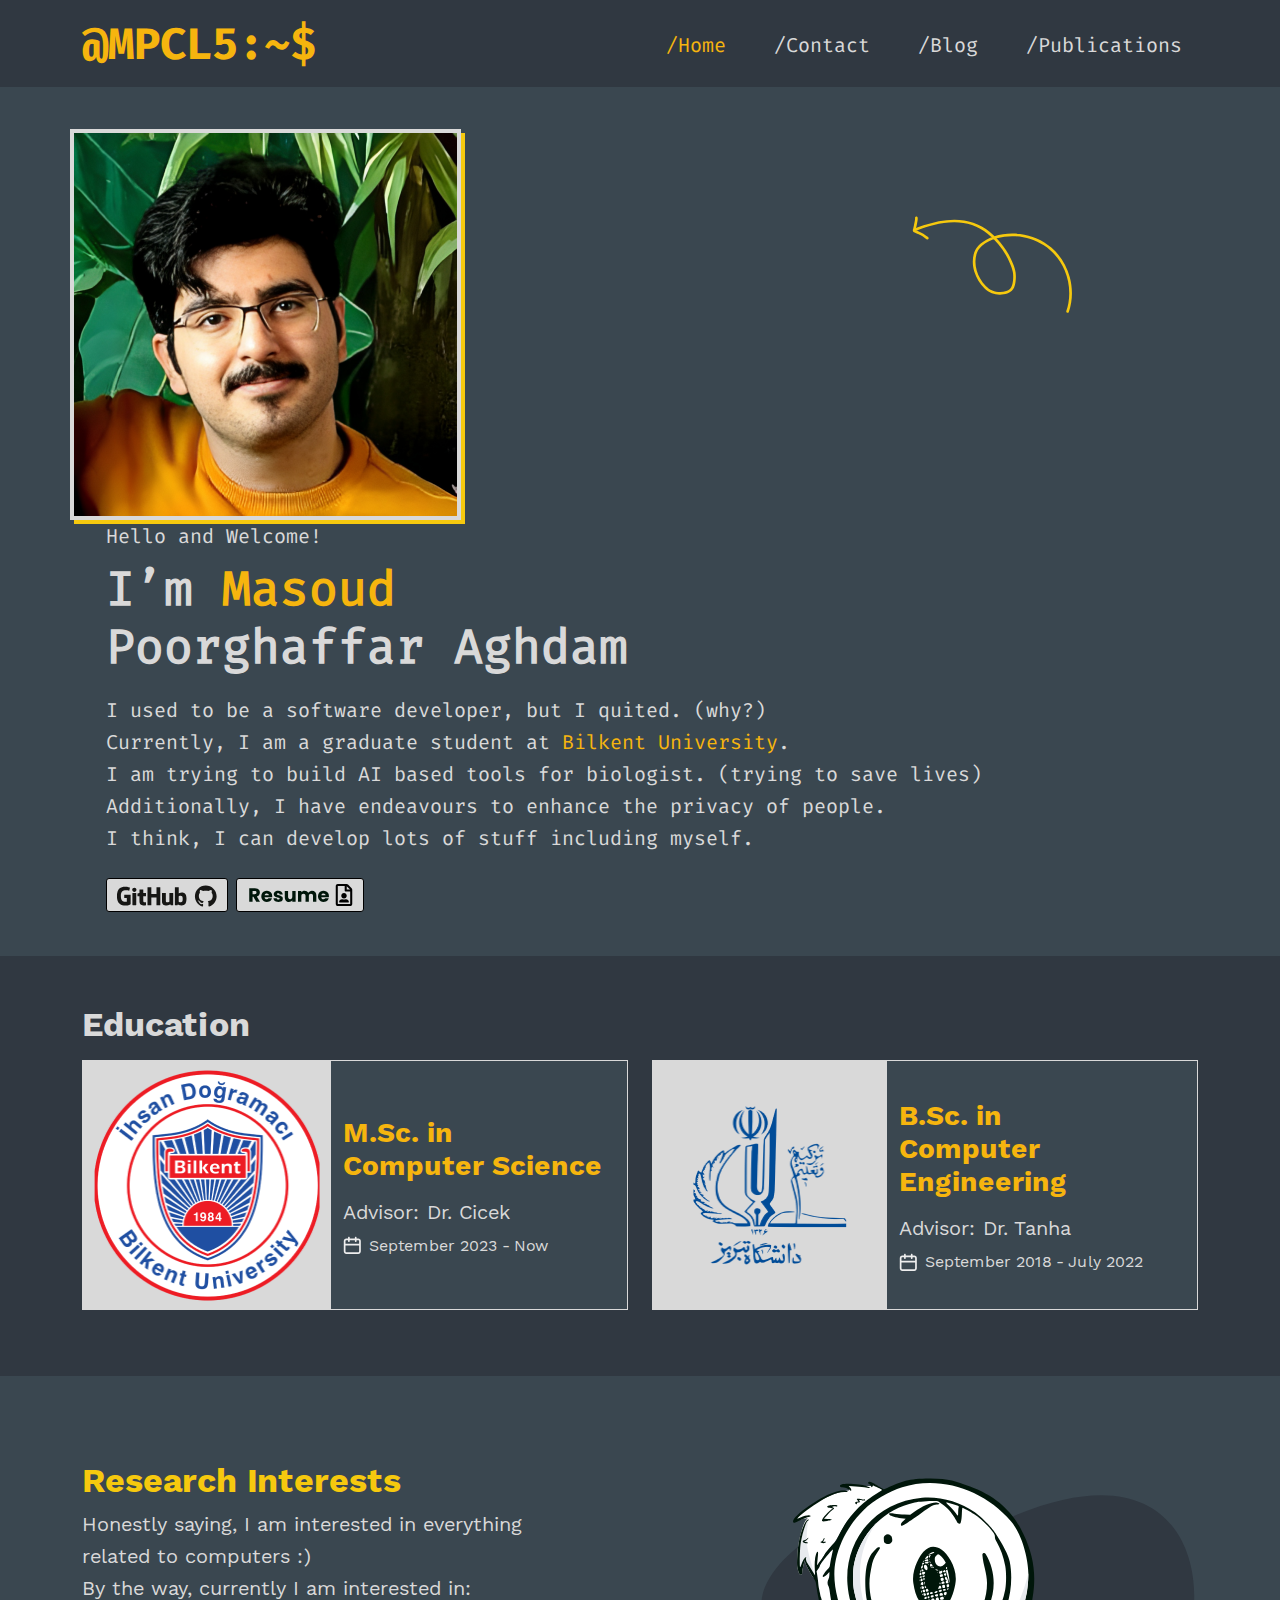
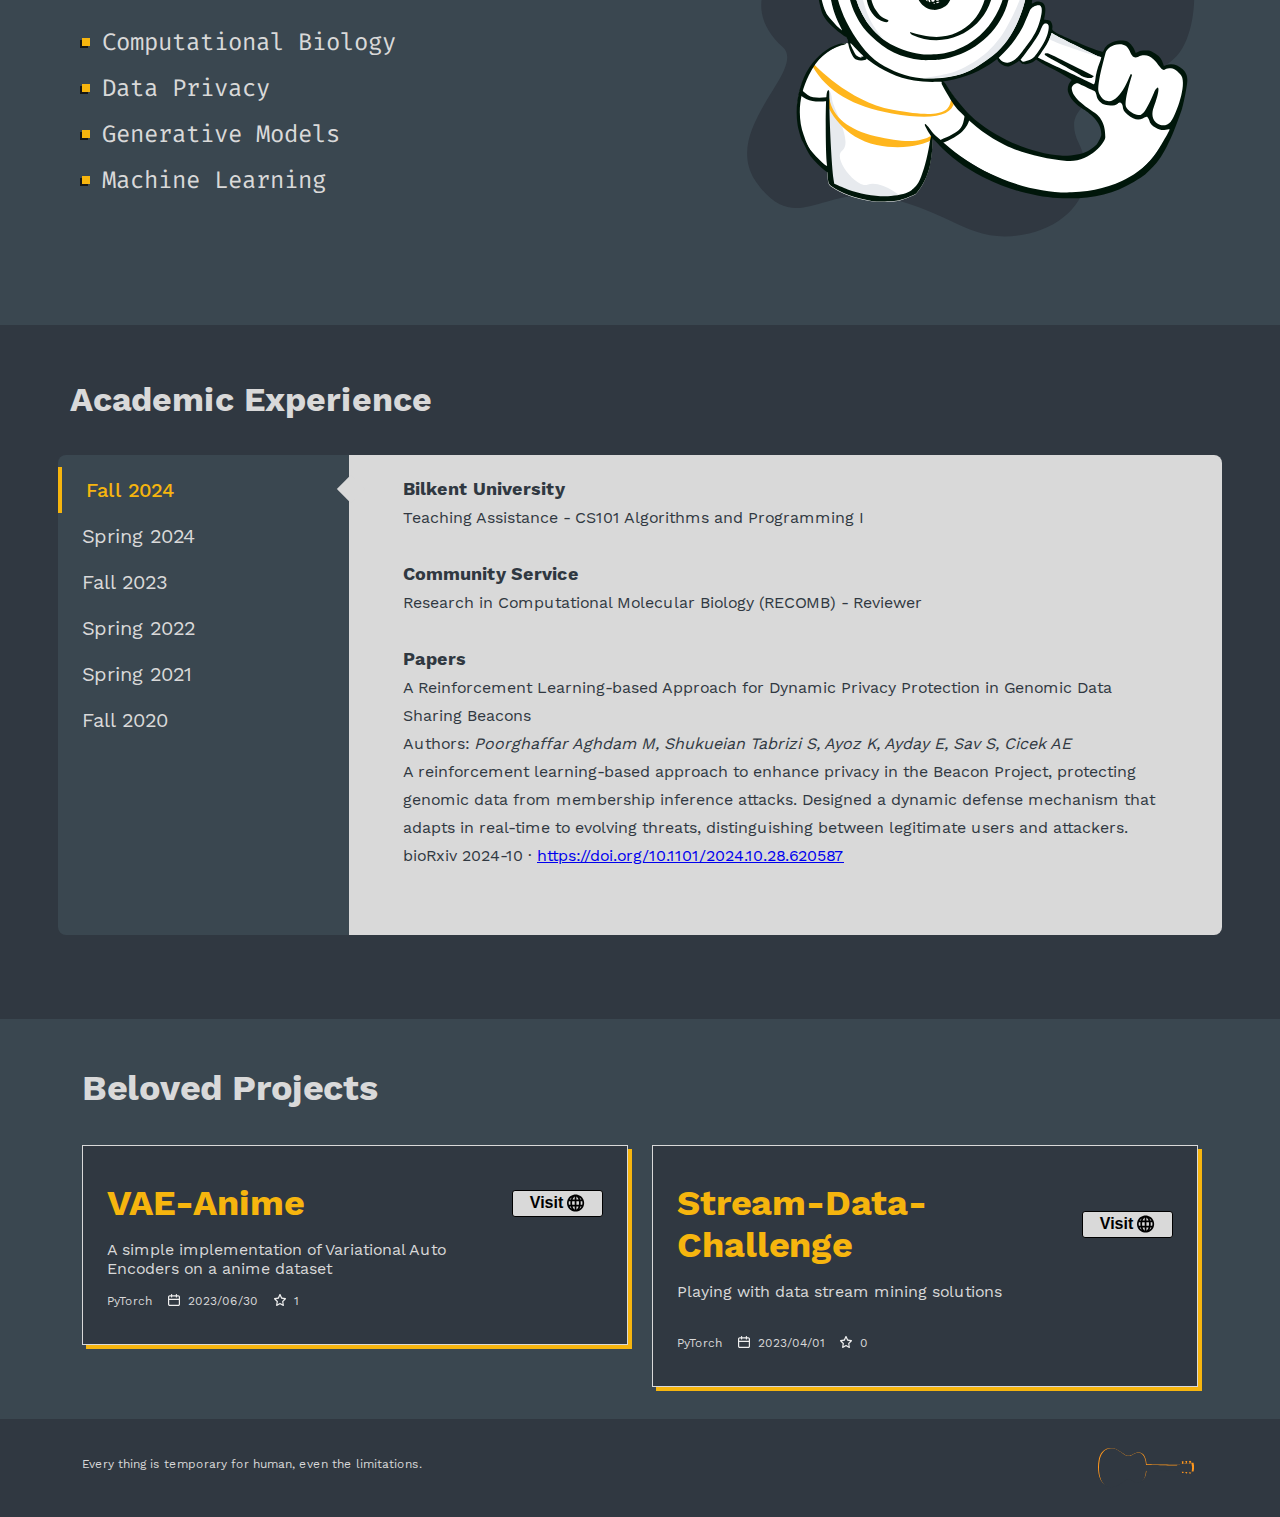
==== commit c2b9bcb2: "added resume" ====
--- a/index.html
+++ b/index.html
@@ -1 +1 @@
-<!DOCTYPE html><html lang="en"><head><meta charSet="utf-8"/><meta name="viewport" content="width=device-width, initial-scale=1"/><link rel="preload" as="image" href="/img/github.svg" fetchPriority="high"/><link rel="preload" as="image" href="/img/Arrow 1.svg" fetchPriority="high"/><link rel="preload" as="image" href="/img/icon _calender_.svg" fetchPriority="high"/><link rel="preload" as="image" href="/img/footer-logo.svg" fetchPriority="high"/><link rel="stylesheet" href="/_next/static/css/855264381a34b54c.css" crossorigin="" data-precedence="next"/><link rel="stylesheet" href="/_next/static/css/91ef88436596cc58.css" crossorigin="" data-precedence="next"/><link rel="preload" href="/_next/static/chunks/webpack-18defb1e05f80b15.js" as="script" fetchPriority="low" crossorigin=""/><script src="/_next/static/chunks/fd9d1056-be4284c6839b84b2.js" async="" crossorigin=""></script><script src="/_next/static/chunks/864-a02a2dddda34086a.js" async="" crossorigin=""></script><script src="/_next/static/chunks/main-app-c94b89a5347deca8.js" async="" crossorigin=""></script><title>Masoud Poorghaffar Aghdam</title><meta name="description" content="Masoud&#x27;s personal website :D"/><link rel="icon" href="/favicon.ico" type="image/x-icon" sizes="16x16"/><script src="/_next/static/chunks/polyfills-c67a75d1b6f99dc8.js" crossorigin="" noModule=""></script></head><body class="__className_1fc36d"><header class="container d-flex justify-content-md-between align-items-center Header_main__KZ18k"><button class="SandwichButton_main__iguHk d-md-none"><img alt="glob" draggable="false" loading="lazy" width="22" height="22" decoding="async" data-nimg="1" style="color:transparent" src="img/icon _bars_.svg"/></button><div class="MobileSlider_main__OInpR"><div class="MobileSlider_container__qRJSy"><div class="d-flex align-items-center mb-3"><button class="SandwichButton_main__iguHk d-md-none"><img alt="glob" draggable="false" loading="lazy" width="22" height="22" decoding="async" data-nimg="1" style="color:transparent" src="img/icon _bars_.svg"/></button><div class="Logo_main__j_Igg __className_8e6ba5 text-primary">@MPCL5:~$</div></div><ul class="__className_a533b8 NavigationBar_main__hk_PI"><li class="NavigationBar_active__RKnbx"><a href="/">/Home</a></li><li class=""><a href="/contact">/Contact</a></li><li class=""><a href="https://blog.masoud.live/">/Blog</a></li><li class=""><a href="/publications">/Publications</a></li></ul></div><div class="MobileSlider_transArea___l_4C"></div></div><div class="Logo_main__j_Igg __className_8e6ba5 text-primary">@MPCL5:~$</div><ul class="__className_a533b8 NavigationBar_main__hk_PI d-none d-md-flex"><li class="NavigationBar_active__RKnbx"><a href="/">/Home</a></li><li class=""><a href="/contact">/Contact</a></li><li class=""><a href="https://blog.masoud.live/">/Blog</a></li><li class=""><a href="/publications">/Publications</a></li></ul><a href="https://github.com/mpcl5" class="d-none d-md-inline-block"><button class="Button_main__V3KTt"><img alt="github" fetchPriority="high" width="104" height="26" decoding="async" data-nimg="1" style="color:transparent" src="/img/github.svg"/></button></a></header><main><section class="Bio_main__wMxUi"><div class="container"><div class="row position-relative"><div class="col-12 col-md-auto px-4 px-md-0"><img alt="masoud" loading="lazy" width="383" height="383" decoding="async" data-nimg="1" class="Image_main__gUV8q" style="color:transparent;width:100%;height:auto" src="/img/MyPic.png"/></div><div class="col-12 col-md-auto pe-auto pe-md-0"><div class="Text_main__3ua_m __className_a533b8"><span>Hello and Welcome!</span><h1 class="Text_header__yV_a_">I’m <span class="text-primary">Masoud</span> <br/> Poorghaffar Aghdam</h1><p class="Text_text__Wcis5">I used to be a software developer, but I quited. (why?) <br/>Currently, I am a graduate student at <span class="text-primary">Bilkent University</span>. <br/>I am trying to build  AI based tools for biologist. (trying to save lives) <br/>Additionally, I have endeavours to enhance the privacy of people. <br/>I think, I can develop lots of stuff including myself. <br/></p><a class="text-decoration-none" href="https://blog.masoud.live"><button class="ArrowButton_main__s30pq style className Text_button__qWn_R"><div>My personal thoughts</div><img alt="expand" fetchPriority="high" width="30" height="8" decoding="async" data-nimg="1" class="ArrowButton_image__OyTSk" style="color:transparent" src="/img/Arrow 1.svg"/></button></a></div></div><img alt="arrow" draggable="false" loading="lazy" width="231" height="190" decoding="async" data-nimg="1" class="Bio_arrow__owQoo d-none d-md-block" style="color:transparent" src="/img/Arrow SVG.svg"/></div></div></section><section class="Universities_main__WBqgt container"><h2 class="Universities_title__eR65e">Education</h2><div class="row"><div class="col-12 col-md-6"><div class="Card_main__376l6"><div class="Card_logo__FT2MD"><img alt="Bilkent University" draggable="false" loading="lazy" width="226" height="234" decoding="async" data-nimg="1" style="color:transparent" src="/img/BilkentUni.png"/></div><div class="Card_textArea__sMfGo"><h3 class="Card_degree__0vKwT">M.Sc. in<br/>Computer Science<br/></h3><div class="Card_advisor__jwmpX">Advisor: <!-- -->Dr. Cicek</div><div class="Card_date__r8vRE"><img alt="calender" draggable="false" fetchPriority="high" width="18" height="18" decoding="async" data-nimg="1" class="me-2" style="color:transparent" src="/img/icon _calender_.svg"/>September 2023 - Now</div></div></div></div><div class="col-12 col-md-6"><div class="Card_main__376l6"><div class="Card_logo__FT2MD"><img alt="University of Tabriz" draggable="false" loading="lazy" width="154" height="160" decoding="async" data-nimg="1" style="color:transparent" src="/img/TbzUni.png"/></div><div class="Card_textArea__sMfGo"><h3 class="Card_degree__0vKwT">B.Sc. in<br/>Computer Engineering<br/></h3><div class="Card_advisor__jwmpX">Advisor: <!-- -->Dr. Tanha</div><div class="Card_date__r8vRE"><img alt="calender" draggable="false" fetchPriority="high" width="18" height="18" decoding="async" data-nimg="1" class="me-2" style="color:transparent" src="/img/icon _calender_.svg"/>September 2018 - July 2022</div></div></div></div></div></section><section class="Interests_main__hAsLs"><div class="container"><div class="row"><div class="col-12 col-md-7"><h2 class="Interests_title__3m_d8">Research Interests</h2><p class="Interests_brief__RU6Yy">Honestly saying, I am interested in everything related to computers :) <br/>By the way, currently I am interested in:</p><div><div class="Interest_main__kMGTI __className_a533b8"><div class="Interest_rectangle___lzAC"></div>Computational Biology</div><div class="Interest_main__kMGTI __className_a533b8"><div class="Interest_rectangle___lzAC"></div>Data Privacy</div><div class="Interest_main__kMGTI __className_a533b8"><div class="Interest_rectangle___lzAC"></div>Generative Models</div><div class="Interest_main__kMGTI __className_a533b8"><div class="Interest_rectangle___lzAC"></div>Machine Learning</div></div></div><div class="col-12 col-md-5"><img alt="research" draggable="false" loading="lazy" width="448" height="359" decoding="async" data-nimg="1" class="Interests_image__u7AQ3" style="color:transparent" src="/img/research-interests-illu.svg"/></div></div></div></section><section class="AcademicExperience_main__Z5b1W container"><h2 class="AcademicExperience_title__yg6li">Academic Experience</h2><div class="row Table_main__8MyQS"><div class="MobileHeadBar_main__30AUp"><div class="MobileHeadBar_active__MVYTK MobileHeadBar_item__EYEsn">Fall 2024</div><div class="MobileHeadBar_item__EYEsn">Spring 2024</div><div class="MobileHeadBar_item__EYEsn">Fall 2023</div><div class="MobileHeadBar_item__EYEsn">Spring 2022</div><div class="MobileHeadBar_item__EYEsn">Spring 2021</div><div class="MobileHeadBar_item__EYEsn">Fall 2020</div></div><div class="col-12 col-md-3 Sidebar_main__T_BKh"><div class="Sidebar_active__wnz7A Sidebar_item__CmZ4J">Fall 2024</div><div class="Sidebar_item__CmZ4J">Spring 2024</div><div class="Sidebar_item__CmZ4J">Fall 2023</div><div class="Sidebar_item__CmZ4J">Spring 2022</div><div class="Sidebar_item__CmZ4J">Spring 2021</div><div class="Sidebar_item__CmZ4J">Fall 2020</div></div><div class="col-md-9 Presentation_main___HGoD"><div><b>Bilkent University</b> <br/>Teaching Assistance - CS101  Algorithms and Programming I <br/> <br/><b>Community Service</b> <br/>Research in Computational Molecular Biology (RECOMB) - Reviewer <br/> <br/><b>Papers</b> <br/>A Reinforcement Learning-based Approach for Dynamic Privacy Protection in Genomic Data Sharing Beacons <br/>Authors: <i>Poorghaffar Aghdam M, Shukueian Tabrizi S, Ayoz K, Ayday E, Sav S, Cicek AE</i> <br/>A reinforcement learning-based approach to enhance privacy in the Beacon Project, protecting genomic data from membership inference attacks. Designed a dynamic defense mechanism that adapts in real-time to evolving threats, distinguishing between legitimate users and attackers. <br/>bioRxiv 2024-10 · <a href="https://doi.org/10.1101/2024.10.28.620587" target="_blank">https://doi.org/10.1101/2024.10.28.620587</a><br/></div></div></div></section><section class="Projects_main__lIKfX"><div class="container"><h2 class="Projects_title__CNmai">Beloved Projects</h2><div class="row"><div class="col-12 col-md-6"><div class="Card_main__7jRCD"><div class="d-flex justify-content-between align-items-center mb-2 mb-md-3"><h3 class="Card_title__oKvrK">VAE-Anime</h3><a target="_blank" href="https://github.com/MPCL5/VAE-Anime"><button class="Button_main__V3KTt Card_button__uq68q"><span>Visit</span><img alt="glob" draggable="false" loading="lazy" width="18" height="18" decoding="async" data-nimg="1" style="color:transparent" src="img/icon_globe.svg"/></button></a></div><p class="Card_descript__lzZQL">A simple implementation of Variational Auto Encoders on a anime dataset</p><div class="d-flex Card_details__649uM"><div>PyTorch</div><div class="mx-3 d-inline-flex justify-content-center"><img alt="star" draggable="false" loading="lazy" width="12" height="12" decoding="async" data-nimg="1" class="me-2" style="color:transparent" src="/img/calender.svg"/>2023/06/30</div><div class="d-inline-flex justify-content-center"><img alt="star" draggable="false" loading="lazy" width="12" height="12" decoding="async" data-nimg="1" class="me-2" style="color:transparent" src="/img/star.svg"/>1</div></div><button class="Button_main__V3KTt Card_button__uq68q Card_buttonMobile__yaenN"><span>Visit</span><img alt="glob" draggable="false" loading="lazy" width="18" height="18" decoding="async" data-nimg="1" style="color:transparent" src="img/icon_globe.svg"/></button></div></div><div class="col-12 col-md-6"><div class="Card_main__7jRCD"><div class="d-flex justify-content-between align-items-center mb-2 mb-md-3"><h3 class="Card_title__oKvrK">Stream-Data-Challenge</h3><a target="_blank" href="https://github.com/MPCL5/stream-data-challenge"><button class="Button_main__V3KTt Card_button__uq68q"><span>Visit</span><img alt="glob" draggable="false" loading="lazy" width="18" height="18" decoding="async" data-nimg="1" style="color:transparent" src="img/icon_globe.svg"/></button></a></div><p class="Card_descript__lzZQL">Playing with data stream mining solutions</p><div class="d-flex Card_details__649uM"><div>PyTorch</div><div class="mx-3 d-inline-flex justify-content-center"><img alt="star" draggable="false" loading="lazy" width="12" height="12" decoding="async" data-nimg="1" class="me-2" style="color:transparent" src="/img/calender.svg"/>2023/04/01</div><div class="d-inline-flex justify-content-center"><img alt="star" draggable="false" loading="lazy" width="12" height="12" decoding="async" data-nimg="1" class="me-2" style="color:transparent" src="/img/star.svg"/>0</div></div><button class="Button_main__V3KTt Card_button__uq68q Card_buttonMobile__yaenN"><span>Visit</span><img alt="glob" draggable="false" loading="lazy" width="18" height="18" decoding="async" data-nimg="1" style="color:transparent" src="img/icon_globe.svg"/></button></div></div></div></div></section></main><footer class="Footer_main__Lg_gg container flex-column flex-md-row"><div class="mb-2">Every thing is temporary for human, even the limitations. <br/></div><img alt="footer" draggable="false" fetchPriority="high" width="100" height="50" decoding="async" data-nimg="1" style="color:transparent" src="/img/footer-logo.svg"/></footer><script src="/_next/static/chunks/webpack-18defb1e05f80b15.js" crossorigin="" async=""></script><script>(self.__next_f=self.__next_f||[]).push([0]);self.__next_f.push([2,null])</script><script>self.__next_f.push([1,"1:HL[\"/_next/static/css/855264381a34b54c.css\",\"style\",{\"crossOrigin\":\"\"}]\n0:\"$L2\"\n"])</script><script>self.__next_f.push([1,"3:HL[\"/_next/static/css/91ef88436596cc58.css\",\"style\",{\"crossOrigin\":\"\"}]\n"])</script><script>self.__next_f.push([1,"4:I{\"id\":6054,\"chunks\":[\"272:static/chunks/webpack-18defb1e05f80b15.js\",\"971:static/chunks/fd9d1056-be4284c6839b84b2.js\",\"864:static/chunks/864-a02a2dddda34086a.js\"],\"name\":\"\",\"async\":false}\n6:I{\"id\":1729,\"chunks\":[\"272:static/chunks/webpack-18defb1e05f80b15.js\",\"971:static/chunks/fd9d1056-be4284c6839b84b2.js\",\"864:static/chunks/864-a02a2dddda34086a.js\"],\"name\":\"\",\"async\":false}\n7:I{\"id\":2925,\"chunks\":[\"929:static/chunks/929-ae786e428df4ded4.js\",\"185:static/chunks/app/layout-aeeb650138f299af.js\"],\"name\":\"He"])</script><script>self.__next_f.push([1,"ader\",\"async\":false}\n8:I{\"id\":1443,\"chunks\":[\"272:static/chunks/webpack-18defb1e05f80b15.js\",\"971:static/chunks/fd9d1056-be4284c6839b84b2.js\",\"864:static/chunks/864-a02a2dddda34086a.js\"],\"name\":\"\",\"async\":false}\n9:I{\"id\":8639,\"chunks\":[\"272:static/chunks/webpack-18defb1e05f80b15.js\",\"971:static/chunks/fd9d1056-be4284c6839b84b2.js\",\"864:static/chunks/864-a02a2dddda34086a.js\"],\"name\":\"\",\"async\":false}\nb:I{\"id\":6964,\"chunks\":[\"929:static/chunks/929-ae786e428df4ded4.js\",\"931:static/chunks/app/page-789f57bddb4f8"])</script><script>self.__next_f.push([1,"d58.js\"],\"name\":\"Image\",\"async\":false}\nc:I{\"id\":4724,\"chunks\":[\"929:static/chunks/929-ae786e428df4ded4.js\",\"931:static/chunks/app/page-789f57bddb4f8d58.js\"],\"name\":\"\",\"async\":false}\nd:I{\"id\":7817,\"chunks\":[\"929:static/chunks/929-ae786e428df4ded4.js\",\"931:static/chunks/app/page-789f57bddb4f8d58.js\"],\"name\":\"Table\",\"async\":false}\n"])</script><script>self.__next_f.push([1,"2:[[[\"$\",\"link\",\"0\",{\"rel\":\"stylesheet\",\"href\":\"/_next/static/css/855264381a34b54c.css\",\"precedence\":\"next\",\"crossOrigin\":\"\"}]],[\"$\",\"$L4\",null,{\"buildId\":\"Dw49QtEkVkcH_oOU18OeS\",\"assetPrefix\":\"\",\"initialCanonicalUrl\":\"/\",\"initialTree\":[\"\",{\"children\":[\"__PAGE__\",{}]},\"$undefined\",\"$undefined\",true],\"initialHead\":[false,\"$L5\"],\"globalErrorComponent\":\"$6\",\"children\":[null,[\"$\",\"html\",null,{\"lang\":\"en\",\"children\":[\"$\",\"body\",null,{\"className\":\"__className_1fc36d\",\"children\":[[\"$\",\"$L7\",null,{}],[\"$\",\"main\",null,{\"children\":[\"$\",\"$L8\",null,{\"parallelRouterKey\":\"children\",\"segmentPath\":[\"children\"],\"loading\":\"$undefined\",\"loadingStyles\":\"$undefined\",\"hasLoading\":false,\"error\":\"$undefined\",\"errorStyles\":\"$undefined\",\"template\":[\"$\",\"$L9\",null,{}],\"templateStyles\":\"$undefined\",\"notFound\":[[\"$\",\"title\",null,{\"children\":\"404: This page could not be found.\"}],[\"$\",\"div\",null,{\"style\":{\"fontFamily\":\"system-ui,\\\"Segoe UI\\\",Roboto,Helvetica,Arial,sans-serif,\\\"Apple Color Emoji\\\",\\\"Segoe UI Emoji\\\"\",\"height\":\"100vh\",\"textAlign\":\"center\",\"display\":\"flex\",\"flexDirection\":\"column\",\"alignItems\":\"center\",\"justifyContent\":\"center\"},\"children\":[\"$\",\"div\",null,{\"children\":[[\"$\",\"style\",null,{\"dangerouslySetInnerHTML\":{\"__html\":\"body{color:#000;background:#fff;margin:0}.next-error-h1{border-right:1px solid rgba(0,0,0,.3)}@media (prefers-color-scheme:dark){body{color:#fff;background:#000}.next-error-h1{border-right:1px solid rgba(255,255,255,.3)}}\"}}],[\"$\",\"h1\",null,{\"className\":\"next-error-h1\",\"style\":{\"display\":\"inline-block\",\"margin\":\"0 20px 0 0\",\"padding\":\"0 23px 0 0\",\"fontSize\":24,\"fontWeight\":500,\"verticalAlign\":\"top\",\"lineHeight\":\"49px\"},\"children\":\"404\"}],[\"$\",\"div\",null,{\"style\":{\"display\":\"inline-block\"},\"children\":[\"$\",\"h2\",null,{\"style\":{\"fontSize\":14,\"fontWeight\":400,\"lineHeight\":\"49px\",\"margin\":0},\"children\":\"This page could not be found.\"}]}]]}]}]],\"notFoundStyles\":[],\"childProp\":{\"current\":[\"$La\",[[\"$\",\"section\",null,{\"className\":\"Bio_main__wMxUi\",\"children\":[\"$\",\"div\",null,{\"className\":\"container\",\"children\":[\"$\",\"div\",null,{\"className\":\"row position-relative\",\"children\":[[\"$\",\"div\",null,{\"className\":\"col-12 col-md-auto px-4 px-md-0\",\"children\":[\"$\",\"$Lb\",null,{\"src\":\"/img/MyPic.png\",\"alt\":\"masoud\",\"className\":\"Image_main__gUV8q\",\"height\":383,\"width\":383,\"layout\":\"responsive\"}]}],[\"$\",\"div\",null,{\"className\":\"col-12 col-md-auto pe-auto pe-md-0\",\"children\":[\"$\",\"div\",null,{\"className\":\"Text_main__3ua_m __className_a533b8\",\"children\":[[\"$\",\"span\",null,{\"children\":\"Hello and Welcome!\"}],[\"$\",\"h1\",null,{\"className\":\"Text_header__yV_a_\",\"children\":[\"I’m \",[\"$\",\"span\",null,{\"className\":\"text-primary\",\"children\":\"Masoud\"}],\" \",[\"$\",\"br\",null,{}],\" Poorghaffar Aghdam\"]}],[\"$\",\"p\",null,{\"className\":\"Text_text__Wcis5\",\"children\":[\"I used to be a software developer, but I quited. (why?) \",[\"$\",\"br\",null,{}],\"Currently, I am a graduate student at \",[\"$\",\"span\",null,{\"className\":\"text-primary\",\"children\":\"Bilkent University\"}],\". \",[\"$\",\"br\",null,{}],\"I am trying to build  AI based tools for biologist. (trying to save lives) \",[\"$\",\"br\",null,{}],\"Additionally, I have endeavours to enhance the privacy of people. \",[\"$\",\"br\",null,{}],\"I think, I can develop lots of stuff including myself. \",[\"$\",\"br\",null,{}]]}],[\"$\",\"$Lc\",null,{\"href\":\"https://blog.masoud.live\",\"className\":\"text-decoration-none\",\"children\":[\"$\",\"button\",null,{\"className\":\"ArrowButton_main__s30pq style className Text_button__qWn_R\",\"children\":[[\"$\",\"div\",null,{\"children\":\"My personal thoughts\"}],[\"$\",\"$Lb\",null,{\"src\":\"/img/Arrow 1.svg\",\"alt\":\"expand\",\"priority\":true,\"width\":30,\"height\":8,\"className\":\"ArrowButton_image__OyTSk\"}]]}]}]]}]}],[\"$\",\"$Lb\",null,{\"src\":\"/img/Arrow SVG.svg\",\"alt\":\"arrow\",\"height\":190,\"width\":231,\"className\":\"Bio_arrow__owQoo d-none d-md-block\",\"draggable\":false}]]}]}]}],[\"$\",\"section\",null,{\"className\":\"Universities_main__WBqgt container\",\"children\":[[\"$\",\"h2\",null,{\"className\":\"Universities_title__eR65e\",\"children\":\"Education\"}],[\"$\",\"div\",null,{\"className\":\"row\",\"children\":[[\"$\",\"div\",\"Bilkent UniversityM.Sc. in\\nComputer Science\",{\"className\":\"col-12 col-md-6\",\"children\":[\"$\",\"div\",null,{\"className\":\"Card_main__376l6\",\"children\":[[\"$\",\"div\",null,{\"className\":\"Card_logo__FT2MD\",\"children\":[\"$\",\"$Lb\",null,{\"src\":\"/img/BilkentUni.png\",\"alt\":\"Bilkent University\",\"height\":234,\"width\":226,\"draggable\":false}]}],[\"$\",\"div\",null,{\"className\":\"Card_textArea__sMfGo\",\"children\":[[\"$\",\"h3\",null,{\"className\":\"Card_degree__0vKwT\",\"children\":[[\"M.Sc. in\",[\"$\",\"br\",null,{}]],[\"Computer Science\",[\"$\",\"br\",null,{}]]]}],[\"$\",\"div\",null,{\"className\":\"Card_advisor__jwmpX\",\"children\":[\"Advisor: \",\"Dr. Cicek\"]}],[\"$\",\"div\",null,{\"className\":\"Card_date__r8vRE\",\"children\":[[\"$\",\"$Lb\",null,{\"src\":\"/img/icon _calender_.svg\",\"height\":18,\"width\":18,\"priority\":true,\"alt\":\"calender\",\"className\":\"me-2\",\"draggable\":false}],\"September 2023 - Now\"]}]]}]]}]}],[\"$\",\"div\",\"University of TabrizB.Sc. in\\nComputer Engineering\",{\"className\":\"col-12 col-md-6\",\"children\":[\"$\",\"div\",null,{\"className\":\"Card_main__376l6\",\"children\":[[\"$\",\"div\",null,{\"className\":\"Card_logo__FT2MD\",\"children\":[\"$\",\"$Lb\",null,{\"src\":\"/img/TbzUni.png\",\"alt\":\"University of Tabriz\",\"height\":160,\"width\":154,\"draggable\":false}]}],[\"$\",\"div\",null,{\"className\":\"Card_textArea__sMfGo\",\"children\":[[\"$\",\"h3\",null,{\"className\":\"Card_degree__0vKwT\",\"children\":[[\"B.Sc. in\",[\"$\",\"br\",null,{}]],[\"Computer Engineering\",[\"$\",\"br\",null,{}]]]}],[\"$\",\"div\",null,{\"className\":\"Card_advisor__jwmpX\",\"children\":[\"Advisor: \",\"Dr. Tanha\"]}],[\"$\",\"div\",null,{\"className\":\"Card_date__r8vRE\",\"children\":[[\"$\",\"$Lb\",null,{\"src\":\"/img/icon _calender_.svg\",\"height\":18,\"width\":18,\"priority\":true,\"alt\":\"calender\",\"className\":\"me-2\",\"draggable\":false}],\"September 2018 - July 2022\"]}]]}]]}]}]]}]]}],[\"$\",\"section\",null,{\"className\":\"Interests_main__hAsLs\",\"children\":[\"$\",\"div\",null,{\"className\":\"container\",\"children\":[\"$\",\"div\",null,{\"className\":\"row\",\"children\":[[\"$\",\"div\",null,{\"className\":\"col-12 col-md-7\",\"children\":[[\"$\",\"h2\",null,{\"className\":\"Interests_title__3m_d8\",\"children\":\"Research Interests\"}],[\"$\",\"p\",null,{\"className\":\"Interests_brief__RU6Yy\",\"children\":[\"Honestly saying, I am interested in everything related to computers :) \",[\"$\",\"br\",null,{}],\"By the way, currently I am interested in:\"]}],[\"$\",\"div\",null,{\"children\":[[\"$\",\"div\",null,{\"className\":\"Interest_main__kMGTI __className_a533b8\",\"children\":[[\"$\",\"div\",null,{\"className\":\"Interest_rectangle___lzAC\"}],\"Computational Biology\"]}],[\"$\",\"div\",null,{\"className\":\"Interest_main__kMGTI __className_a533b8\",\"children\":[[\"$\",\"div\",null,{\"className\":\"Interest_rectangle___lzAC\"}],\"Data Privacy\"]}],[\"$\",\"div\",null,{\"className\":\"Interest_main__kMGTI __className_a533b8\",\"children\":[[\"$\",\"div\",null,{\"className\":\"Interest_rectangle___lzAC\"}],\"Generative Models\"]}],[\"$\",\"div\",null,{\"className\":\"Interest_main__kMGTI __className_a533b8\",\"children\":[[\"$\",\"div\",null,{\"className\":\"Interest_rectangle___lzAC\"}],\"Machine Learning\"]}]]}]]}],[\"$\",\"div\",null,{\"className\":\"col-12 col-md-5\",\"children\":[\"$\",\"$Lb\",null,{\"src\":\"/img/research-interests-illu.svg\",\"alt\":\"research\",\"height\":359,\"width\":448,\"draggable\":false,\"className\":\"Interests_image__u7AQ3\"}]}]]}]}]}],[\"$\",\"section\",null,{\"className\":\"AcademicExperience_main__Z5b1W container\",\"children\":[[\"$\",\"h2\",null,{\"className\":\"AcademicExperience_title__yg6li\",\"children\":\"Academic Experience\"}],[\"$\",\"$Ld\",null,{\"data\":[{\"id\":\"1\",\"title\":\"Fall 2024\",\"text\":[\"$\",\"div\",null,{\"children\":[[\"$\",\"b\",null,{\"children\":\"Bilkent University\"}],\" \",[\"$\",\"br\",null,{}],\"Teaching Assistance - CS101  Algorithms and Programming I \",[\"$\",\"br\",null,{}],\" \",[\"$\",\"br\",null,{}],[\"$\",\"b\",null,{\"children\":\"Community Service\"}],\" \",[\"$\",\"br\",null,{}],\"Research in Computational Molecular Biology (RECOMB) - Reviewer \",[\"$\",\"br\",null,{}],\" \",[\"$\",\"br\",null,{}],[\"$\",\"b\",null,{\"children\":\"Papers\"}],\" \",[\"$\",\"br\",null,{}],\"A Reinforcement Learning-based Approach for Dynamic Privacy Protection in Genomic Data Sharing Beacons \",[\"$\",\"br\",null,{}],\"Authors: \",[\"$\",\"i\",null,{\"children\":\"Poorghaffar Aghdam M, Shukueian Tabrizi S, Ayoz K, Ayday E, Sav S, Cicek AE\"}],\" \",[\"$\",\"br\",null,{}],\"A reinforcement learning-based approach to enhance privacy in the Beacon Project, protecting genomic data from membership inference attacks. Designed a dynamic defense mechanism that adapts in real-time to evolving threats, distinguishing between legitimate users and attackers. \",[\"$\",\"br\",null,{}],\"bioRxiv 2024-10 · \",[\"$\",\"a\",null,{\"href\":\"https://doi.org/10.1101/2024.10.28.620587\",\"target\":\"_blank\",\"children\":\"https://doi.org/10.1101/2024.10.28.620587\"}],[\"$\",\"br\",null,{}]]}]},{\"id\":\"2\",\"title\":\"Spring 2024\",\"text\":[\"$\",\"div\",null,{\"children\":[[\"$\",\"b\",null,{\"children\":\"Bilkent University\"}],\" \",[\"$\",\"br\",null,{}],\"Teaching Assistance - CS464 Introduction to Machine Learning \",[\"$\",\"br\",null,{}],\"Teaching Assistance - CS201 Fundamental Structures of Computer Science I \",[\"$\",\"br\",null,{}],[\"$\",\"br\",null,{}],[\"$\",\"b\",null,{\"children\":\"Community Service\"}],\" \",[\"$\",\"br\",null,{}],\"Intelligent Systems for Molecular Biology (ISMB) - Reviewer\"]}]},{\"id\":\"3\",\"title\":\"Fall 2023\",\"text\":[\"$\",\"div\",null,{\"children\":[[\"$\",\"b\",null,{\"children\":\"Bilkent University\"}],\" \",[\"$\",\"br\",null,{}],\"Teaching Assistance - CS102 Algorithms and Programming II \",[\"$\",\"br\",null,{}],\"Teaching Assistance -  CS201 Fundamental Structures of Computer Science I \",[\"$\",\"br\",null,{}],[\"$\",\"br\",null,{}],[\"$\",\"b\",null,{\"children\":\"Community Service\"}],\" \",[\"$\",\"br\",null,{}],\"Research in Computational Molecular Biology (RECOMB) - Reviewer\"]}]},{\"id\":\"4\",\"title\":\"Spring 2022\",\"text\":[\"$\",\"div\",null,{\"children\":[[\"$\",\"b\",null,{\"children\":\"University of Tabriz\"}],\" \",[\"$\",\"br\",null,{}],\"Teaching Assistance - Theory of Languages and Automata\"]}]},{\"id\":\"5\",\"title\":\"Spring 2021\",\"text\":[\"$\",\"div\",null,{\"children\":[[\"$\",\"b\",null,{\"children\":\"University of Tabriz\"}],\" \",[\"$\",\"br\",null,{}],\"Teaching Assistance - Algorithms\"]}]},{\"id\":\"6\",\"title\":\"Fall 2020\",\"text\":[\"$\",\"div\",null,{\"children\":[[\"$\",\"b\",null,{\"children\":\"University of Tabriz\"}],\" \",[\"$\",\"br\",null,{}],\"Teaching Assistance - Data Structures\"]}]}]}]]}],[\"$\",\"section\",null,{\"className\":\"Projects_main__lIKfX\",\"children\":[\"$\",\"div\",null,{\"className\":\"container\",\"children\":[[\"$\",\"h2\",null,{\"className\":\"Projects_title__CNmai\",\"children\":\"Beloved Projects\"}],[\"$\",\"div\",null,{\"className\":\"row\",\"children\":[[\"$\",\"div\",\"VAE-Anime\",{\"className\":\"col-12 col-md-6\",\"children\":\"$Le\"}],[\"$\",\"div\",\"Stream-Data-Challenge\",{\"className\":\"col-12 col-md-6\",\"children\":\"$Lf\"}]]}]]}]}]],null],\"segment\":\"__PAGE__\"},\"styles\":[[\"$\",\"link\",\"0\",{\"rel\":\"stylesheet\",\"href\":\"/_next/static/css/91ef88436596cc58.css\",\"precedence\":\"next\",\"crossOrigin\":\"\"}]]}]}],[\"$\",\"footer\",null,{\"className\":\"Footer_main__Lg_gg container flex-column flex-md-row\",\"children\":[[\"$\",\"div\",null,{\"className\":\"mb-2\",\"children\":[\"Every thing is temporary for human, even the limitations. \",[\"$\",\"br\",null,{}]]}],[\"$\",\"$Lb\",null,{\"height\":50,\"width\":100,\"src\":\"/img/footer-logo.svg\",\"alt\":\"footer\",\"priority\":true,\"draggable\":false}]]}]]}]}],null]}]]\n"])</script><script>self.__next_f.push([1,"5:[[\"$\",\"meta\",\"0\",{\"charSet\":\"utf-8\"}],[\"$\",\"title\",\"1\",{\"children\":\"Masoud Poorghaffar Aghdam\"}],[\"$\",\"meta\",\"2\",{\"name\":\"description\",\"content\":\"Masoud's personal website :D\"}],[\"$\",\"meta\",\"3\",{\"name\":\"viewport\",\"content\":\"width=device-width, initial-scale=1\"}],[\"$\",\"link\",\"4\",{\"rel\":\"icon\",\"href\":\"/favicon.ico\",\"type\":\"image/x-icon\",\"sizes\":\"16x16\"}]]\na:null\n"])</script><script>self.__next_f.push([1,"10:I{\"id\":4233,\"chunks\":[\"929:static/chunks/929-ae786e428df4ded4.js\",\"931:static/chunks/app/page-789f57bddb4f8d58.js\"],\"name\":\"Button\",\"async\":false}\n"])</script><script>self.__next_f.push([1,"e:[\"$\",\"div\",null,{\"className\":\"Card_main__7jRCD\",\"children\":[[\"$\",\"div\",null,{\"className\":\"d-flex justify-content-between align-items-center mb-2 mb-md-3\",\"children\":[[\"$\",\"h3\",null,{\"className\":\"Card_title__oKvrK\",\"children\":\"VAE-Anime\"}],[\"$\",\"$Lc\",null,{\"href\":\"https://github.com/MPCL5/VAE-Anime\",\"target\":\"_blank\",\"children\":[\"$\",\"$L10\",null,{\"className\":\"Card_button__uq68q\",\"children\":[[\"$\",\"span\",null,{\"children\":\"Visit\"}],[\"$\",\"$Lb\",null,{\"src\":\"img/icon_globe.svg\",\"alt\":\"glob\",\"height\":18,\"width\":18,\"draggable\":false}]]}]}]]}],[\"$\",\"p\",null,{\"className\":\"Card_descript__lzZQL\",\"children\":\"A simple implementation of Variational Auto Encoders on a anime dataset\"}],[\"$\",\"div\",null,{\"className\":\"d-flex Card_details__649uM\",\"children\":[[\"$\",\"div\",null,{\"children\":\"PyTorch\"}],[\"$\",\"div\",null,{\"className\":\"mx-3 d-inline-flex justify-content-center\",\"children\":[[\"$\",\"$Lb\",null,{\"src\":\"/img/calender.svg\",\"alt\":\"star\",\"height\":12,\"width\":12,\"draggable\":false,\"className\":\"me-2\"}],\"2023/06/30\"]}],[\"$\",\"div\",null,{\"className\":\"d-inline-flex justify-content-center\",\"children\":[[\"$\",\"$Lb\",null,{\"src\":\"/img/star.svg\",\"alt\":\"star\",\"height\":12,\"width\":12,\"draggable\":false,\"className\":\"me-2\"}],1]}]]}],[\"$\",\"$L10\",null,{\"className\":\"Card_button__uq68q Card_buttonMobile__yaenN\",\"children\":[[\"$\",\"span\",null,{\"children\":\"Visit\"}],[\"$\",\"$Lb\",null,{\"src\":\"img/icon_globe.svg\",\"alt\":\"glob\",\"height\":18,\"width\":18,\"draggable\":false}]]}]]}]\n"])</script><script>self.__next_f.push([1,"f:[\"$\",\"div\",null,{\"className\":\"Card_main__7jRCD\",\"children\":[[\"$\",\"div\",null,{\"className\":\"d-flex justify-content-between align-items-center mb-2 mb-md-3\",\"children\":[[\"$\",\"h3\",null,{\"className\":\"Card_title__oKvrK\",\"children\":\"Stream-Data-Challenge\"}],[\"$\",\"$Lc\",null,{\"href\":\"https://github.com/MPCL5/stream-data-challenge\",\"target\":\"_blank\",\"children\":[\"$\",\"$L10\",null,{\"className\":\"Card_button__uq68q\",\"children\":[[\"$\",\"span\",null,{\"children\":\"Visit\"}],[\"$\",\"$Lb\",null,{\"src\":\"img/icon_globe.svg\",\"alt\":\"glob\",\"height\":18,\"width\":18,\"draggable\":false}]]}]}]]}],[\"$\",\"p\",null,{\"className\":\"Card_descript__lzZQL\",\"children\":\"Playing with data stream mining solutions\"}],[\"$\",\"div\",null,{\"className\":\"d-flex Card_details__649uM\",\"children\":[[\"$\",\"div\",null,{\"children\":\"PyTorch\"}],[\"$\",\"div\",null,{\"className\":\"mx-3 d-inline-flex justify-content-center\",\"children\":[[\"$\",\"$Lb\",null,{\"src\":\"/img/calender.svg\",\"alt\":\"star\",\"height\":12,\"width\":12,\"draggable\":false,\"className\":\"me-2\"}],\"2023/04/01\"]}],[\"$\",\"div\",null,{\"className\":\"d-inline-flex justify-content-center\",\"children\":[[\"$\",\"$Lb\",null,{\"src\":\"/img/star.svg\",\"alt\":\"star\",\"height\":12,\"width\":12,\"draggable\":false,\"className\":\"me-2\"}],0]}]]}],[\"$\",\"$L10\",null,{\"className\":\"Card_button__uq68q Card_buttonMobile__yaenN\",\"children\":[[\"$\",\"span\",null,{\"children\":\"Visit\"}],[\"$\",\"$Lb\",null,{\"src\":\"img/icon_globe.svg\",\"alt\":\"glob\",\"height\":18,\"width\":18,\"draggable\":false}]]}]]}]\n"])</script></body></html>+<!DOCTYPE html><html lang="en"><head><meta charSet="utf-8"/><meta name="viewport" content="width=device-width, initial-scale=1"/><link rel="preload" as="image" href="/img/github.svg" fetchPriority="high"/><link rel="preload" as="image" href="/img/Resume.svg" fetchPriority="high"/><link rel="preload" as="image" href="/img/file-user-regular.svg" fetchPriority="high"/><link rel="preload" as="image" href="/img/icon _calender_.svg" fetchPriority="high"/><link rel="preload" as="image" href="/img/footer-logo.svg" fetchPriority="high"/><link rel="stylesheet" href="/_next/static/css/26f5ec6b93318674.css" crossorigin="" data-precedence="next"/><link rel="stylesheet" href="/_next/static/css/1a0a7f3322e96d2c.css" crossorigin="" data-precedence="next"/><link rel="preload" href="/_next/static/chunks/webpack-1bece64db4ff8bb4.js" as="script" fetchPriority="low" crossorigin=""/><script src="/_next/static/chunks/fd9d1056-be4284c6839b84b2.js" async="" crossorigin=""></script><script src="/_next/static/chunks/864-a02a2dddda34086a.js" async="" crossorigin=""></script><script src="/_next/static/chunks/main-app-c94b89a5347deca8.js" async="" crossorigin=""></script><title>Masoud Poorghaffar Aghdam</title><meta name="description" content="Masoud&#x27;s personal website :D"/><link rel="icon" href="/favicon.ico" type="image/x-icon" sizes="16x16"/><script src="/_next/static/chunks/polyfills-c67a75d1b6f99dc8.js" crossorigin="" noModule=""></script></head><body class="__className_1fc36d"><header class="container d-flex justify-content-md-between align-items-center Header_main__KZ18k"><button class="SandwichButton_main__iguHk d-md-none"><img alt="glob" draggable="false" loading="lazy" width="22" height="22" decoding="async" data-nimg="1" style="color:transparent" src="img/icon _bars_.svg"/></button><div class="MobileSlider_main__OInpR"><div class="MobileSlider_container__qRJSy"><div class="d-flex align-items-center mb-3"><button class="SandwichButton_main__iguHk d-md-none"><img alt="glob" draggable="false" loading="lazy" width="22" height="22" decoding="async" data-nimg="1" style="color:transparent" src="img/icon _bars_.svg"/></button><div class="Logo_main__j_Igg __className_8e6ba5 text-primary">@MPCL5:~$</div></div><ul class="__className_a533b8 NavigationBar_main__hk_PI"><li class="NavigationBar_active__RKnbx"><a href="/">/Home</a></li><li class=""><a href="/contact">/Contact</a></li><li class=""><a href="https://blog.masoud.live/">/Blog</a></li><li class=""><a href="/publications">/Publications</a></li></ul></div><div class="MobileSlider_transArea___l_4C"></div></div><div class="Logo_main__j_Igg __className_8e6ba5 text-primary">@MPCL5:~$</div><ul class="__className_a533b8 NavigationBar_main__hk_PI d-none d-md-flex"><li class="NavigationBar_active__RKnbx"><a href="/">/Home</a></li><li class=""><a href="/contact">/Contact</a></li><li class=""><a href="https://blog.masoud.live/">/Blog</a></li><li class=""><a href="/publications">/Publications</a></li></ul></header><main><section class="Bio_main__wMxUi"><div class="container"><div class="row position-relative"><div class="col-12 col-md-auto px-4 px-md-0"><img alt="masoud" loading="lazy" width="383" height="383" decoding="async" data-nimg="1" class="Image_main__gUV8q" style="color:transparent;width:100%;height:auto" src="/img/MyPic.png"/></div><div class="col-12 col-md-auto pe-auto pe-md-0"><div class="Text_main__3ua_m __className_a533b8"><span>Hello and Welcome!</span><h1 class="Text_header__yV_a_">I’m <span class="text-primary">Masoud</span> <br/> Poorghaffar Aghdam</h1><p class="Text_text__Wcis5">I used to be a software developer, but I quited. (why?) <br/>Currently, I am a graduate student at <span class="text-primary">Bilkent University</span>. <br/>I am trying to build AI based tools for biologist. (trying to save lives) <br/>Additionally, I have endeavours to enhance the privacy of people. <br/>I think, I can develop lots of stuff including myself. <br/></p><div class="d-flex mt-4"><a target="_blank" class="text-decoration-none" href="https://github.com/mpcl5"><button class="Button_main__V3KTt"><img alt="github" fetchPriority="high" width="104" height="26" decoding="async" data-nimg="1" style="color:transparent" src="/img/github.svg"/></button></a><a target="_blank" class="text-decoration-none" href="/my_resume.pdf"><button class="Button_main__V3KTt ms-2 d-flex align-items-center"><img alt="github" fetchPriority="high" width="80" height="26" decoding="async" data-nimg="1" class="mx-1" style="color:transparent" src="/img/Resume.svg"/><img alt="github" fetchPriority="high" width="22" height="22" decoding="async" data-nimg="1" style="color:transparent" src="/img/file-user-regular.svg"/></button></a></div></div></div><img alt="arrow" draggable="false" loading="lazy" width="231" height="190" decoding="async" data-nimg="1" class="Bio_arrow__owQoo d-none d-md-block" style="color:transparent" src="/img/Arrow SVG.svg"/></div></div></section><section class="Universities_main__WBqgt container"><h2 class="Universities_title__eR65e">Education</h2><div class="row"><div class="col-12 col-md-6"><div class="Card_main__376l6"><div class="Card_logo__FT2MD"><img alt="Bilkent University" draggable="false" loading="lazy" width="226" height="234" decoding="async" data-nimg="1" style="color:transparent" src="/img/BilkentUni.png"/></div><div class="Card_textArea__sMfGo"><h3 class="Card_degree__0vKwT">M.Sc. in<br/>Computer Science<br/></h3><div class="Card_advisor__jwmpX">Advisor: <!-- -->Dr. Cicek</div><div class="Card_date__r8vRE"><img alt="calender" draggable="false" fetchPriority="high" width="18" height="18" decoding="async" data-nimg="1" class="me-2" style="color:transparent" src="/img/icon _calender_.svg"/>September 2023 - Now</div></div></div></div><div class="col-12 col-md-6"><div class="Card_main__376l6"><div class="Card_logo__FT2MD"><img alt="University of Tabriz" draggable="false" loading="lazy" width="154" height="160" decoding="async" data-nimg="1" style="color:transparent" src="/img/TbzUni.png"/></div><div class="Card_textArea__sMfGo"><h3 class="Card_degree__0vKwT">B.Sc. in<br/>Computer Engineering<br/></h3><div class="Card_advisor__jwmpX">Advisor: <!-- -->Dr. Tanha</div><div class="Card_date__r8vRE"><img alt="calender" draggable="false" fetchPriority="high" width="18" height="18" decoding="async" data-nimg="1" class="me-2" style="color:transparent" src="/img/icon _calender_.svg"/>September 2018 - July 2022</div></div></div></div></div></section><section class="Interests_main__hAsLs"><div class="container"><div class="row"><div class="col-12 col-md-7"><h2 class="Interests_title__3m_d8">Research Interests</h2><p class="Interests_brief__RU6Yy">Honestly saying, I am interested in everything related to computers :) <br/>By the way, currently I am interested in:</p><div><div class="Interest_main__kMGTI __className_a533b8"><div class="Interest_rectangle___lzAC"></div>Computational Biology</div><div class="Interest_main__kMGTI __className_a533b8"><div class="Interest_rectangle___lzAC"></div>Data Privacy</div><div class="Interest_main__kMGTI __className_a533b8"><div class="Interest_rectangle___lzAC"></div>Generative Models</div><div class="Interest_main__kMGTI __className_a533b8"><div class="Interest_rectangle___lzAC"></div>Machine Learning</div></div></div><div class="col-12 col-md-5"><img alt="research" draggable="false" loading="lazy" width="448" height="359" decoding="async" data-nimg="1" class="Interests_image__u7AQ3" style="color:transparent" src="/img/research-interests-illu.svg"/></div></div></div></section><section class="AcademicExperience_main__Z5b1W container"><h2 class="AcademicExperience_title__yg6li">Academic Experience</h2><div class="row Table_main__8MyQS"><div class="MobileHeadBar_main__30AUp"><div class="MobileHeadBar_active__MVYTK MobileHeadBar_item__EYEsn">Fall 2024</div><div class="MobileHeadBar_item__EYEsn">Spring 2024</div><div class="MobileHeadBar_item__EYEsn">Fall 2023</div><div class="MobileHeadBar_item__EYEsn">Spring 2022</div><div class="MobileHeadBar_item__EYEsn">Spring 2021</div><div class="MobileHeadBar_item__EYEsn">Fall 2020</div></div><div class="col-12 col-md-3 Sidebar_main__T_BKh"><div class="Sidebar_active__wnz7A Sidebar_item__CmZ4J">Fall 2024</div><div class="Sidebar_item__CmZ4J">Spring 2024</div><div class="Sidebar_item__CmZ4J">Fall 2023</div><div class="Sidebar_item__CmZ4J">Spring 2022</div><div class="Sidebar_item__CmZ4J">Spring 2021</div><div class="Sidebar_item__CmZ4J">Fall 2020</div></div><div class="col-md-9 Presentation_main___HGoD"><div><b>Bilkent University</b> <br/>Teaching Assistance - CS101  Algorithms and Programming I <br/> <br/><b>Community Service</b> <br/>Research in Computational Molecular Biology (RECOMB) - Reviewer <br/> <br/><b>Papers</b> <br/>A Reinforcement Learning-based Approach for Dynamic Privacy Protection in Genomic Data Sharing Beacons <br/>Authors: <i>Poorghaffar Aghdam M, Shukueian Tabrizi S, Ayoz K, Ayday E, Sav S, Cicek AE</i> <br/>A reinforcement learning-based approach to enhance privacy in the Beacon Project, protecting genomic data from membership inference attacks. Designed a dynamic defense mechanism that adapts in real-time to evolving threats, distinguishing between legitimate users and attackers. <br/>bioRxiv 2024-10 · <a href="https://doi.org/10.1101/2024.10.28.620587" target="_blank">https://doi.org/10.1101/2024.10.28.620587</a><br/></div></div></div></section><section class="Projects_main__lIKfX"><div class="container"><h2 class="Projects_title__CNmai">Beloved Projects</h2><div class="row"><div class="col-12 col-md-6"><div class="Card_main__7jRCD"><div class="d-flex justify-content-between align-items-center mb-2 mb-md-3"><h3 class="Card_title__oKvrK">VAE-Anime</h3><a target="_blank" href="https://github.com/MPCL5/VAE-Anime"><button class="Button_main__V3KTt Card_button__uq68q"><span>Visit</span><img alt="glob" draggable="false" loading="lazy" width="18" height="18" decoding="async" data-nimg="1" style="color:transparent" src="img/icon_globe.svg"/></button></a></div><p class="Card_descript__lzZQL">A simple implementation of Variational Auto Encoders on a anime dataset</p><div class="d-flex Card_details__649uM"><div>PyTorch</div><div class="mx-3 d-inline-flex justify-content-center"><img alt="star" draggable="false" loading="lazy" width="12" height="12" decoding="async" data-nimg="1" class="me-2" style="color:transparent" src="/img/calender.svg"/>2023/06/30</div><div class="d-inline-flex justify-content-center"><img alt="star" draggable="false" loading="lazy" width="12" height="12" decoding="async" data-nimg="1" class="me-2" style="color:transparent" src="/img/star.svg"/>1</div></div><button class="Button_main__V3KTt Card_button__uq68q Card_buttonMobile__yaenN"><span>Visit</span><img alt="glob" draggable="false" loading="lazy" width="18" height="18" decoding="async" data-nimg="1" style="color:transparent" src="img/icon_globe.svg"/></button></div></div><div class="col-12 col-md-6"><div class="Card_main__7jRCD"><div class="d-flex justify-content-between align-items-center mb-2 mb-md-3"><h3 class="Card_title__oKvrK">Stream-Data-Challenge</h3><a target="_blank" href="https://github.com/MPCL5/stream-data-challenge"><button class="Button_main__V3KTt Card_button__uq68q"><span>Visit</span><img alt="glob" draggable="false" loading="lazy" width="18" height="18" decoding="async" data-nimg="1" style="color:transparent" src="img/icon_globe.svg"/></button></a></div><p class="Card_descript__lzZQL">Playing with data stream mining solutions</p><div class="d-flex Card_details__649uM"><div>PyTorch</div><div class="mx-3 d-inline-flex justify-content-center"><img alt="star" draggable="false" loading="lazy" width="12" height="12" decoding="async" data-nimg="1" class="me-2" style="color:transparent" src="/img/calender.svg"/>2023/04/01</div><div class="d-inline-flex justify-content-center"><img alt="star" draggable="false" loading="lazy" width="12" height="12" decoding="async" data-nimg="1" class="me-2" style="color:transparent" src="/img/star.svg"/>0</div></div><button class="Button_main__V3KTt Card_button__uq68q Card_buttonMobile__yaenN"><span>Visit</span><img alt="glob" draggable="false" loading="lazy" width="18" height="18" decoding="async" data-nimg="1" style="color:transparent" src="img/icon_globe.svg"/></button></div></div></div></div></section></main><footer class="Footer_main__Lg_gg container flex-column flex-md-row"><div class="mb-2">Every thing is temporary for human, even the limitations. <br/></div><img alt="footer" draggable="false" fetchPriority="high" width="100" height="50" decoding="async" data-nimg="1" style="color:transparent" src="/img/footer-logo.svg"/></footer><script src="/_next/static/chunks/webpack-1bece64db4ff8bb4.js" crossorigin="" async=""></script><script>(self.__next_f=self.__next_f||[]).push([0]);self.__next_f.push([2,null])</script><script>self.__next_f.push([1,"1:HL[\"/_next/static/css/26f5ec6b93318674.css\",\"style\",{\"crossOrigin\":\"\"}]\n0:\"$L2\"\n"])</script><script>self.__next_f.push([1,"3:HL[\"/_next/static/css/1a0a7f3322e96d2c.css\",\"style\",{\"crossOrigin\":\"\"}]\n"])</script><script>self.__next_f.push([1,"4:I{\"id\":6054,\"chunks\":[\"272:static/chunks/webpack-1bece64db4ff8bb4.js\",\"971:static/chunks/fd9d1056-be4284c6839b84b2.js\",\"864:static/chunks/864-a02a2dddda34086a.js\"],\"name\":\"\",\"async\":false}\n6:I{\"id\":1729,\"chunks\":[\"272:static/chunks/webpack-1bece64db4ff8bb4.js\",\"971:static/chunks/fd9d1056-be4284c6839b84b2.js\",\"864:static/chunks/864-a02a2dddda34086a.js\"],\"name\":\"\",\"async\":false}\n7:I{\"id\":3687,\"chunks\":[\"929:static/chunks/929-ae786e428df4ded4.js\",\"185:static/chunks/app/layout-6d93d35b2e191838.js\"],\"name\":\"He"])</script><script>self.__next_f.push([1,"ader\",\"async\":false}\n8:I{\"id\":1443,\"chunks\":[\"272:static/chunks/webpack-1bece64db4ff8bb4.js\",\"971:static/chunks/fd9d1056-be4284c6839b84b2.js\",\"864:static/chunks/864-a02a2dddda34086a.js\"],\"name\":\"\",\"async\":false}\n9:I{\"id\":8639,\"chunks\":[\"272:static/chunks/webpack-1bece64db4ff8bb4.js\",\"971:static/chunks/fd9d1056-be4284c6839b84b2.js\",\"864:static/chunks/864-a02a2dddda34086a.js\"],\"name\":\"\",\"async\":false}\nb:I{\"id\":6964,\"chunks\":[\"929:static/chunks/929-ae786e428df4ded4.js\",\"931:static/chunks/app/page-42e6dac072120"])</script><script>self.__next_f.push([1,"d42.js\"],\"name\":\"Image\",\"async\":false}\nc:I{\"id\":4724,\"chunks\":[\"929:static/chunks/929-ae786e428df4ded4.js\",\"931:static/chunks/app/page-42e6dac072120d42.js\"],\"name\":\"\",\"async\":false}\nd:I{\"id\":4233,\"chunks\":[\"929:static/chunks/929-ae786e428df4ded4.js\",\"931:static/chunks/app/page-42e6dac072120d42.js\"],\"name\":\"Button\",\"async\":false}\ne:I{\"id\":7817,\"chunks\":[\"929:static/chunks/929-ae786e428df4ded4.js\",\"931:static/chunks/app/page-42e6dac072120d42.js\"],\"name\":\"Table\",\"async\":false}\n"])</script><script>self.__next_f.push([1,"2:[[[\"$\",\"link\",\"0\",{\"rel\":\"stylesheet\",\"href\":\"/_next/static/css/26f5ec6b93318674.css\",\"precedence\":\"next\",\"crossOrigin\":\"\"}]],[\"$\",\"$L4\",null,{\"buildId\":\"gdGLJazkkrS7SbdxhxbG5\",\"assetPrefix\":\"\",\"initialCanonicalUrl\":\"/\",\"initialTree\":[\"\",{\"children\":[\"__PAGE__\",{}]},\"$undefined\",\"$undefined\",true],\"initialHead\":[false,\"$L5\"],\"globalErrorComponent\":\"$6\",\"children\":[null,[\"$\",\"html\",null,{\"lang\":\"en\",\"children\":[\"$\",\"body\",null,{\"className\":\"__className_1fc36d\",\"children\":[[\"$\",\"$L7\",null,{}],[\"$\",\"main\",null,{\"children\":[\"$\",\"$L8\",null,{\"parallelRouterKey\":\"children\",\"segmentPath\":[\"children\"],\"loading\":\"$undefined\",\"loadingStyles\":\"$undefined\",\"hasLoading\":false,\"error\":\"$undefined\",\"errorStyles\":\"$undefined\",\"template\":[\"$\",\"$L9\",null,{}],\"templateStyles\":\"$undefined\",\"notFound\":[[\"$\",\"title\",null,{\"children\":\"404: This page could not be found.\"}],[\"$\",\"div\",null,{\"style\":{\"fontFamily\":\"system-ui,\\\"Segoe UI\\\",Roboto,Helvetica,Arial,sans-serif,\\\"Apple Color Emoji\\\",\\\"Segoe UI Emoji\\\"\",\"height\":\"100vh\",\"textAlign\":\"center\",\"display\":\"flex\",\"flexDirection\":\"column\",\"alignItems\":\"center\",\"justifyContent\":\"center\"},\"children\":[\"$\",\"div\",null,{\"children\":[[\"$\",\"style\",null,{\"dangerouslySetInnerHTML\":{\"__html\":\"body{color:#000;background:#fff;margin:0}.next-error-h1{border-right:1px solid rgba(0,0,0,.3)}@media (prefers-color-scheme:dark){body{color:#fff;background:#000}.next-error-h1{border-right:1px solid rgba(255,255,255,.3)}}\"}}],[\"$\",\"h1\",null,{\"className\":\"next-error-h1\",\"style\":{\"display\":\"inline-block\",\"margin\":\"0 20px 0 0\",\"padding\":\"0 23px 0 0\",\"fontSize\":24,\"fontWeight\":500,\"verticalAlign\":\"top\",\"lineHeight\":\"49px\"},\"children\":\"404\"}],[\"$\",\"div\",null,{\"style\":{\"display\":\"inline-block\"},\"children\":[\"$\",\"h2\",null,{\"style\":{\"fontSize\":14,\"fontWeight\":400,\"lineHeight\":\"49px\",\"margin\":0},\"children\":\"This page could not be found.\"}]}]]}]}]],\"notFoundStyles\":[],\"childProp\":{\"current\":[\"$La\",[[\"$\",\"section\",null,{\"className\":\"Bio_main__wMxUi\",\"children\":[\"$\",\"div\",null,{\"className\":\"container\",\"children\":[\"$\",\"div\",null,{\"className\":\"row position-relative\",\"children\":[[\"$\",\"div\",null,{\"className\":\"col-12 col-md-auto px-4 px-md-0\",\"children\":[\"$\",\"$Lb\",null,{\"src\":\"/img/MyPic.png\",\"alt\":\"masoud\",\"className\":\"Image_main__gUV8q\",\"height\":383,\"width\":383,\"layout\":\"responsive\"}]}],[\"$\",\"div\",null,{\"className\":\"col-12 col-md-auto pe-auto pe-md-0\",\"children\":[\"$\",\"div\",null,{\"className\":\"Text_main__3ua_m __className_a533b8\",\"children\":[[\"$\",\"span\",null,{\"children\":\"Hello and Welcome!\"}],[\"$\",\"h1\",null,{\"className\":\"Text_header__yV_a_\",\"children\":[\"I’m \",[\"$\",\"span\",null,{\"className\":\"text-primary\",\"children\":\"Masoud\"}],\" \",[\"$\",\"br\",null,{}],\" Poorghaffar Aghdam\"]}],[\"$\",\"p\",null,{\"className\":\"Text_text__Wcis5\",\"children\":[\"I used to be a software developer, but I quited. (why?) \",[\"$\",\"br\",null,{}],\"Currently, I am a graduate student at \",[\"$\",\"span\",null,{\"className\":\"text-primary\",\"children\":\"Bilkent University\"}],\". \",[\"$\",\"br\",null,{}],\"I am trying to build AI based tools for biologist. (trying to save lives) \",[\"$\",\"br\",null,{}],\"Additionally, I have endeavours to enhance the privacy of people. \",[\"$\",\"br\",null,{}],\"I think, I can develop lots of stuff including myself. \",[\"$\",\"br\",null,{}]]}],[\"$\",\"div\",null,{\"className\":\"d-flex mt-4\",\"children\":[[\"$\",\"$Lc\",null,{\"href\":\"https://github.com/mpcl5\",\"target\":\"_blank\",\"className\":\"text-decoration-none\",\"children\":[\"$\",\"$Ld\",null,{\"children\":[\"$\",\"$Lb\",null,{\"src\":\"/img/github.svg\",\"alt\":\"github\",\"width\":104,\"height\":26,\"priority\":true}]}]}],[\"$\",\"$Lc\",null,{\"href\":\"/my_resume.pdf\",\"target\":\"_blank\",\"className\":\"text-decoration-none\",\"children\":[\"$\",\"$Ld\",null,{\"className\":\"ms-2 d-flex align-items-center\",\"children\":[[\"$\",\"$Lb\",null,{\"src\":\"/img/Resume.svg\",\"alt\":\"github\",\"width\":80,\"height\":26,\"priority\":true,\"className\":\"mx-1\"}],[\"$\",\"$Lb\",null,{\"src\":\"/img/file-user-regular.svg\",\"alt\":\"github\",\"width\":22,\"height\":22,\"priority\":true}]]}]}]]}]]}]}],[\"$\",\"$Lb\",null,{\"src\":\"/img/Arrow SVG.svg\",\"alt\":\"arrow\",\"height\":190,\"width\":231,\"className\":\"Bio_arrow__owQoo d-none d-md-block\",\"draggable\":false}]]}]}]}],[\"$\",\"section\",null,{\"className\":\"Universities_main__WBqgt container\",\"children\":[[\"$\",\"h2\",null,{\"className\":\"Universities_title__eR65e\",\"children\":\"Education\"}],[\"$\",\"div\",null,{\"className\":\"row\",\"children\":[[\"$\",\"div\",\"Bilkent UniversityM.Sc. in\\nComputer Science\",{\"className\":\"col-12 col-md-6\",\"children\":[\"$\",\"div\",null,{\"className\":\"Card_main__376l6\",\"children\":[[\"$\",\"div\",null,{\"className\":\"Card_logo__FT2MD\",\"children\":[\"$\",\"$Lb\",null,{\"src\":\"/img/BilkentUni.png\",\"alt\":\"Bilkent University\",\"height\":234,\"width\":226,\"draggable\":false}]}],[\"$\",\"div\",null,{\"className\":\"Card_textArea__sMfGo\",\"children\":[[\"$\",\"h3\",null,{\"className\":\"Card_degree__0vKwT\",\"children\":[[\"M.Sc. in\",[\"$\",\"br\",null,{}]],[\"Computer Science\",[\"$\",\"br\",null,{}]]]}],[\"$\",\"div\",null,{\"className\":\"Card_advisor__jwmpX\",\"children\":[\"Advisor: \",\"Dr. Cicek\"]}],[\"$\",\"div\",null,{\"className\":\"Card_date__r8vRE\",\"children\":[[\"$\",\"$Lb\",null,{\"src\":\"/img/icon _calender_.svg\",\"height\":18,\"width\":18,\"priority\":true,\"alt\":\"calender\",\"className\":\"me-2\",\"draggable\":false}],\"September 2023 - Now\"]}]]}]]}]}],[\"$\",\"div\",\"University of TabrizB.Sc. in\\nComputer Engineering\",{\"className\":\"col-12 col-md-6\",\"children\":[\"$\",\"div\",null,{\"className\":\"Card_main__376l6\",\"children\":[[\"$\",\"div\",null,{\"className\":\"Card_logo__FT2MD\",\"children\":[\"$\",\"$Lb\",null,{\"src\":\"/img/TbzUni.png\",\"alt\":\"University of Tabriz\",\"height\":160,\"width\":154,\"draggable\":false}]}],[\"$\",\"div\",null,{\"className\":\"Card_textArea__sMfGo\",\"children\":[[\"$\",\"h3\",null,{\"className\":\"Card_degree__0vKwT\",\"children\":[[\"B.Sc. in\",[\"$\",\"br\",null,{}]],[\"Computer Engineering\",[\"$\",\"br\",null,{}]]]}],[\"$\",\"div\",null,{\"className\":\"Card_advisor__jwmpX\",\"children\":[\"Advisor: \",\"Dr. Tanha\"]}],[\"$\",\"div\",null,{\"className\":\"Card_date__r8vRE\",\"children\":[[\"$\",\"$Lb\",null,{\"src\":\"/img/icon _calender_.svg\",\"height\":18,\"width\":18,\"priority\":true,\"alt\":\"calender\",\"className\":\"me-2\",\"draggable\":false}],\"September 2018 - July 2022\"]}]]}]]}]}]]}]]}],[\"$\",\"section\",null,{\"className\":\"Interests_main__hAsLs\",\"children\":[\"$\",\"div\",null,{\"className\":\"container\",\"children\":[\"$\",\"div\",null,{\"className\":\"row\",\"children\":[[\"$\",\"div\",null,{\"className\":\"col-12 col-md-7\",\"children\":[[\"$\",\"h2\",null,{\"className\":\"Interests_title__3m_d8\",\"children\":\"Research Interests\"}],[\"$\",\"p\",null,{\"className\":\"Interests_brief__RU6Yy\",\"children\":[\"Honestly saying, I am interested in everything related to computers :) \",[\"$\",\"br\",null,{}],\"By the way, currently I am interested in:\"]}],[\"$\",\"div\",null,{\"children\":[[\"$\",\"div\",null,{\"className\":\"Interest_main__kMGTI __className_a533b8\",\"children\":[[\"$\",\"div\",null,{\"className\":\"Interest_rectangle___lzAC\"}],\"Computational Biology\"]}],[\"$\",\"div\",null,{\"className\":\"Interest_main__kMGTI __className_a533b8\",\"children\":[[\"$\",\"div\",null,{\"className\":\"Interest_rectangle___lzAC\"}],\"Data Privacy\"]}],[\"$\",\"div\",null,{\"className\":\"Interest_main__kMGTI __className_a533b8\",\"children\":[[\"$\",\"div\",null,{\"className\":\"Interest_rectangle___lzAC\"}],\"Generative Models\"]}],[\"$\",\"div\",null,{\"className\":\"Interest_main__kMGTI __className_a533b8\",\"children\":[[\"$\",\"div\",null,{\"className\":\"Interest_rectangle___lzAC\"}],\"Machine Learning\"]}]]}]]}],[\"$\",\"div\",null,{\"className\":\"col-12 col-md-5\",\"children\":[\"$\",\"$Lb\",null,{\"src\":\"/img/research-interests-illu.svg\",\"alt\":\"research\",\"height\":359,\"width\":448,\"draggable\":false,\"className\":\"Interests_image__u7AQ3\"}]}]]}]}]}],[\"$\",\"section\",null,{\"className\":\"AcademicExperience_main__Z5b1W container\",\"children\":[[\"$\",\"h2\",null,{\"className\":\"AcademicExperience_title__yg6li\",\"children\":\"Academic Experience\"}],[\"$\",\"$Le\",null,{\"data\":[{\"id\":\"1\",\"title\":\"Fall 2024\",\"text\":[\"$\",\"div\",null,{\"children\":[[\"$\",\"b\",null,{\"children\":\"Bilkent University\"}],\" \",[\"$\",\"br\",null,{}],\"Teaching Assistance - CS101  Algorithms and Programming I \",[\"$\",\"br\",null,{}],\" \",[\"$\",\"br\",null,{}],[\"$\",\"b\",null,{\"children\":\"Community Service\"}],\" \",[\"$\",\"br\",null,{}],\"Research in Computational Molecular Biology (RECOMB) - Reviewer \",[\"$\",\"br\",null,{}],\" \",[\"$\",\"br\",null,{}],[\"$\",\"b\",null,{\"children\":\"Papers\"}],\" \",[\"$\",\"br\",null,{}],\"A Reinforcement Learning-based Approach for Dynamic Privacy Protection in Genomic Data Sharing Beacons \",[\"$\",\"br\",null,{}],\"Authors: \",[\"$\",\"i\",null,{\"children\":\"Poorghaffar Aghdam M, Shukueian Tabrizi S, Ayoz K, Ayday E, Sav S, Cicek AE\"}],\" \",[\"$\",\"br\",null,{}],\"A reinforcement learning-based approach to enhance privacy in the Beacon Project, protecting genomic data from membership inference attacks. Designed a dynamic defense mechanism that adapts in real-time to evolving threats, distinguishing between legitimate users and attackers. \",[\"$\",\"br\",null,{}],\"bioRxiv 2024-10 · \",[\"$\",\"a\",null,{\"href\":\"https://doi.org/10.1101/2024.10.28.620587\",\"target\":\"_blank\",\"children\":\"https://doi.org/10.1101/2024.10.28.620587\"}],[\"$\",\"br\",null,{}]]}]},{\"id\":\"2\",\"title\":\"Spring 2024\",\"text\":[\"$\",\"div\",null,{\"children\":[[\"$\",\"b\",null,{\"children\":\"Bilkent University\"}],\" \",[\"$\",\"br\",null,{}],\"Teaching Assistance - CS464 Introduction to Machine Learning \",[\"$\",\"br\",null,{}],\"Teaching Assistance - CS201 Fundamental Structures of Computer Science I \",[\"$\",\"br\",null,{}],[\"$\",\"br\",null,{}],[\"$\",\"b\",null,{\"children\":\"Community Service\"}],\" \",[\"$\",\"br\",null,{}],\"Intelligent Systems for Molecular Biology (ISMB) - Reviewer\"]}]},{\"id\":\"3\",\"title\":\"Fall 2023\",\"text\":[\"$\",\"div\",null,{\"children\":[[\"$\",\"b\",null,{\"children\":\"Bilkent University\"}],\" \",[\"$\",\"br\",null,{}],\"Teaching Assistance - CS102 Algorithms and Programming II \",[\"$\",\"br\",null,{}],\"Teaching Assistance -  CS201 Fundamental Structures of Computer Science I \",[\"$\",\"br\",null,{}],[\"$\",\"br\",null,{}],[\"$\",\"b\",null,{\"children\":\"Community Service\"}],\" \",[\"$\",\"br\",null,{}],\"Research in Computational Molecular Biology (RECOMB) - Reviewer\"]}]},{\"id\":\"4\",\"title\":\"Spring 2022\",\"text\":[\"$\",\"div\",null,{\"children\":[[\"$\",\"b\",null,{\"children\":\"University of Tabriz\"}],\" \",[\"$\",\"br\",null,{}],\"Teaching Assistance - Theory of Languages and Automata\"]}]},{\"id\":\"5\",\"title\":\"Spring 2021\",\"text\":[\"$\",\"div\",null,{\"children\":[[\"$\",\"b\",null,{\"children\":\"University of Tabriz\"}],\" \",[\"$\",\"br\",null,{}],\"Teaching Assistance - Algorithms\"]}]},{\"id\":\"6\",\"title\":\"Fall 2020\",\"text\":[\"$\",\"div\",null,{\"children\":[[\"$\",\"b\",null,{\"children\":\"University of Tabriz\"}],\" \",[\"$\",\"br\",null,{}],\"Teaching Assistance - Data Structures\"]}]}]}]]}],[\"$\",\"section\",null,{\"className\":\"Projects_main__lIKfX\",\"children\":[\"$\",\"div\",null,{\"className\":\"container\",\"children\":[[\"$\",\"h2\",null,{\"className\":\"Projects_title__CNmai\",\"children\":\"Beloved Projects\"}],[\"$\",\"div\",null,{\"className\":\"row\",\"children\":[[\"$\",\"div\",\"VAE-Anime\",{\"className\":\"col-12 col-md-6\",\"children\":\"$Lf\"}],[\"$\",\"div\",\"Stream-Data-Challenge\",{\"className\":\"col-12 col-md-6\",\"children\":\"$L10\"}]]}]]}]}]],null],\"segment\":\"__PAGE__\"},\"styles\":[[\"$\",\"link\",\"0\",{\"rel\":\"stylesheet\",\"href\":\"/_next/static/css/1a0a7f3322e96d2c.css\",\"precedence\":\"next\",\"crossOrigin\":\"\"}]]}]}],[\"$\",\"footer\",null,{\"className\":\"Footer_main__Lg_gg container flex-column flex-md-row\",\"children\":[[\"$\",\"div\",null,{\"className\":\"mb-2\",\"children\":[\"Every thing is temporary for human, even the limitations. \",[\"$\",\"br\",null,{}]]}],[\"$\",\"$Lb\",null,{\"height\":50,\"width\":100,\"src\":\"/img/footer-logo.svg\",\"alt\":\"footer\",\"priority\":true,\"draggable\":false}]]}]]}]}],null]}]]\n"])</script><script>self.__next_f.push([1,"5:[[\"$\",\"meta\",\"0\",{\"charSet\":\"utf-8\"}],[\"$\",\"title\",\"1\",{\"children\":\"Masoud Poorghaffar Aghdam\"}],[\"$\",\"meta\",\"2\",{\"name\":\"description\",\"content\":\"Masoud's personal website :D\"}],[\"$\",\"meta\",\"3\",{\"name\":\"viewport\",\"content\":\"width=device-width, initial-scale=1\"}],[\"$\",\"link\",\"4\",{\"rel\":\"icon\",\"href\":\"/favicon.ico\",\"type\":\"image/x-icon\",\"sizes\":\"16x16\"}]]\na:null\n"])</script><script>self.__next_f.push([1,"10:[\"$\",\"div\",null,{\"className\":\"Card_main__7jRCD\",\"children\":[[\"$\",\"div\",null,{\"className\":\"d-flex justify-content-between align-items-center mb-2 mb-md-3\",\"children\":[[\"$\",\"h3\",null,{\"className\":\"Card_title__oKvrK\",\"children\":\"Stream-Data-Challenge\"}],[\"$\",\"$Lc\",null,{\"href\":\"https://github.com/MPCL5/stream-data-challenge\",\"target\":\"_blank\",\"children\":[\"$\",\"$Ld\",null,{\"className\":\"Card_button__uq68q\",\"children\":[[\"$\",\"span\",null,{\"children\":\"Visit\"}],[\"$\",\"$Lb\",null,{\"src\":\"img/icon_globe.svg\",\"alt\":\"glob\",\"height\":18,\"width\":18,\"draggable\":false}]]}]}]]}],[\"$\",\"p\",null,{\"className\":\"Card_descript__lzZQL\",\"children\":\"Playing with data stream mining solutions\"}],[\"$\",\"div\",null,{\"className\":\"d-flex Card_details__649uM\",\"children\":[[\"$\",\"div\",null,{\"children\":\"PyTorch\"}],[\"$\",\"div\",null,{\"className\":\"mx-3 d-inline-flex justify-content-center\",\"children\":[[\"$\",\"$Lb\",null,{\"src\":\"/img/calender.svg\",\"alt\":\"star\",\"height\":12,\"width\":12,\"draggable\":false,\"className\":\"me-2\"}],\"2023/04/01\"]}],[\"$\",\"div\",null,{\"className\":\"d-inline-flex justify-content-center\",\"children\":[[\"$\",\"$Lb\",null,{\"src\":\"/img/star.svg\",\"alt\":\"star\",\"height\":12,\"width\":12,\"draggable\":false,\"className\":\"me-2\"}],0]}]]}],[\"$\",\"$Ld\",null,{\"className\":\"Card_button__uq68q Card_buttonMobile__yaenN\",\"children\":[[\"$\",\"span\",null,{\"children\":\"Visit\"}],[\"$\",\"$Lb\",null,{\"src\":\"img/icon_globe.svg\",\"alt\":\"glob\",\"height\":18,\"width\":18,\"draggable\":false}]]}]]}]\n"])</script><script>self.__next_f.push([1,"f:[\"$\",\"div\",null,{\"className\":\"Card_main__7jRCD\",\"children\":[[\"$\",\"div\",null,{\"className\":\"d-flex justify-content-between align-items-center mb-2 mb-md-3\",\"children\":[[\"$\",\"h3\",null,{\"className\":\"Card_title__oKvrK\",\"children\":\"VAE-Anime\"}],[\"$\",\"$Lc\",null,{\"href\":\"https://github.com/MPCL5/VAE-Anime\",\"target\":\"_blank\",\"children\":[\"$\",\"$Ld\",null,{\"className\":\"Card_button__uq68q\",\"children\":[[\"$\",\"span\",null,{\"children\":\"Visit\"}],[\"$\",\"$Lb\",null,{\"src\":\"img/icon_globe.svg\",\"alt\":\"glob\",\"height\":18,\"width\":18,\"draggable\":false}]]}]}]]}],[\"$\",\"p\",null,{\"className\":\"Card_descript__lzZQL\",\"children\":\"A simple implementation of Variational Auto Encoders on a anime dataset\"}],[\"$\",\"div\",null,{\"className\":\"d-flex Card_details__649uM\",\"children\":[[\"$\",\"div\",null,{\"children\":\"PyTorch\"}],[\"$\",\"div\",null,{\"className\":\"mx-3 d-inline-flex justify-content-center\",\"children\":[[\"$\",\"$Lb\",null,{\"src\":\"/img/calender.svg\",\"alt\":\"star\",\"height\":12,\"width\":12,\"draggable\":false,\"className\":\"me-2\"}],\"2023/06/30\"]}],[\"$\",\"div\",null,{\"className\":\"d-inline-flex justify-content-center\",\"children\":[[\"$\",\"$Lb\",null,{\"src\":\"/img/star.svg\",\"alt\":\"star\",\"height\":12,\"width\":12,\"draggable\":false,\"className\":\"me-2\"}],1]}]]}],[\"$\",\"$Ld\",null,{\"className\":\"Card_button__uq68q Card_buttonMobile__yaenN\",\"children\":[[\"$\",\"span\",null,{\"children\":\"Visit\"}],[\"$\",\"$Lb\",null,{\"src\":\"img/icon_globe.svg\",\"alt\":\"glob\",\"height\":18,\"width\":18,\"draggable\":false}]]}]]}]\n"])</script></body></html>--- a/_next/static/css/26f5ec6b93318674.css
+++ b/_next/static/css/26f5ec6b93318674.css
@@ -0,0 +1,10 @@
+@font-face{font-family:__Work_Sans_1fc36d;font-style:normal;font-weight:100 900;font-display:swap;src:url(/_next/static/media/0822b6067e7c0dee-s.woff2) format("woff2");unicode-range:U+0102-0103,U+0110-0111,U+0128-0129,U+0168-0169,U+01a0-01a1,U+01af-01b0,U+0300-0301,U+0303-0304,U+0308-0309,U+0323,U+0329,U+1ea0-1ef9,U+20ab}@font-face{font-family:__Work_Sans_1fc36d;font-style:normal;font-weight:100 900;font-display:swap;src:url(/_next/static/media/67354d9f27664b22-s.woff2) format("woff2");unicode-range:U+0100-02af,U+0304,U+0308,U+0329,U+1e00-1e9f,U+1ef2-1eff,U+2020,U+20a0-20ab,U+20ad-20c0,U+2113,U+2c60-2c7f,U+a720-a7ff}@font-face{font-family:__Work_Sans_1fc36d;font-style:normal;font-weight:100 900;font-display:swap;src:url(/_next/static/media/6905431624c34d00-s.p.woff2) format("woff2");unicode-range:U+00??,U+0131,U+0152-0153,U+02bb-02bc,U+02c6,U+02da,U+02dc,U+0304,U+0308,U+0329,U+2000-206f,U+2074,U+20ac,U+2122,U+2191,U+2193,U+2212,U+2215,U+feff,U+fffd}@font-face{font-family:__Work_Sans_Fallback_1fc36d;src:local("Arial");ascent-override:82.10%;descent-override:21.45%;line-gap-override:0.00%;size-adjust:113.27%}.__className_1fc36d{font-family:__Work_Sans_1fc36d,__Work_Sans_Fallback_1fc36d;font-style:normal}.Footer_main__Lg_gg{padding:24px 0;display:flex;justify-content:space-between;align-items:center;font-size:12px;line-height:18px}@media(max-width:767.98px){.Footer_main__Lg_gg{text-align:center;padding:12px 0}}.Logo_main__j_Igg{font-size:44px}@media(max-width:767.98px){.Logo_main__j_Igg{font-size:36px}}@font-face{font-family:__Fira_Mono_8e6ba5;font-style:normal;font-weight:700;font-display:swap;src:url(/_next/static/media/b2958cc2e31470b1-s.woff2) format("woff2");unicode-range:U+0460-052f,U+1c80-1c88,U+20b4,U+2de0-2dff,U+a640-a69f,U+fe2e-fe2f}@font-face{font-family:__Fira_Mono_8e6ba5;font-style:normal;font-weight:700;font-display:swap;src:url(/_next/static/media/a6e8416553febc86-s.woff2) format("woff2");unicode-range:U+0301,U+0400-045f,U+0490-0491,U+04b0-04b1,U+2116}@font-face{font-family:__Fira_Mono_8e6ba5;font-style:normal;font-weight:700;font-display:swap;src:url(/_next/static/media/dba9a78b21d43323-s.woff2) format("woff2");unicode-range:U+1f??}@font-face{font-family:__Fira_Mono_8e6ba5;font-style:normal;font-weight:700;font-display:swap;src:url(/_next/static/media/17cb0b3d60b9212f-s.woff2) format("woff2");unicode-range:U+0370-0377,U+037a-037f,U+0384-038a,U+038c,U+038e-03a1,U+03a3-03ff}@font-face{font-family:__Fira_Mono_8e6ba5;font-style:normal;font-weight:700;font-display:swap;src:url(/_next/static/media/aa2fa0bf32820007-s.woff2) format("woff2");unicode-range:U+0100-02af,U+0304,U+0308,U+0329,U+1e00-1e9f,U+1ef2-1eff,U+2020,U+20a0-20ab,U+20ad-20c0,U+2113,U+2c60-2c7f,U+a720-a7ff}@font-face{font-family:__Fira_Mono_8e6ba5;font-style:normal;font-weight:700;font-display:swap;src:url(/_next/static/media/e0c8a07f5438bca2-s.p.woff2) format("woff2");unicode-range:U+00??,U+0131,U+0152-0153,U+02bb-02bc,U+02c6,U+02da,U+02dc,U+0304,U+0308,U+0329,U+2000-206f,U+2074,U+20ac,U+2122,U+2191,U+2193,U+2212,U+2215,U+feff,U+fffd}@font-face{font-family:__Fira_Mono_Fallback_8e6ba5;src:local("Arial");ascent-override:68.79%;descent-override:19.50%;line-gap-override:0.00%;size-adjust:135.93%}.__className_8e6ba5{font-family:__Fira_Mono_8e6ba5,__Fira_Mono_Fallback_8e6ba5;font-weight:700;font-style:normal}@font-face{font-family:__Fira_Mono_a533b8;font-style:normal;font-weight:400;font-display:swap;src:url(/_next/static/media/c3381f0e3cd55a79-s.woff2) format("woff2");unicode-range:U+0460-052f,U+1c80-1c88,U+20b4,U+2de0-2dff,U+a640-a69f,U+fe2e-fe2f}@font-face{font-family:__Fira_Mono_a533b8;font-style:normal;font-weight:400;font-display:swap;src:url(/_next/static/media/f9fb6c8c6c5421a6-s.woff2) format("woff2");unicode-range:U+0301,U+0400-045f,U+0490-0491,U+04b0-04b1,U+2116}@font-face{font-family:__Fira_Mono_a533b8;font-style:normal;font-weight:400;font-display:swap;src:url(/_next/static/media/fed1f60a1919a069-s.woff2) format("woff2");unicode-range:U+1f??}@font-face{font-family:__Fira_Mono_a533b8;font-style:normal;font-weight:400;font-display:swap;src:url(/_next/static/media/030df02360e5dc87-s.woff2) format("woff2");unicode-range:U+0370-0377,U+037a-037f,U+0384-038a,U+038c,U+038e-03a1,U+03a3-03ff}@font-face{font-family:__Fira_Mono_a533b8;font-style:normal;font-weight:400;font-display:swap;src:url(/_next/static/media/88f55461e8246337-s.woff2) format("woff2");unicode-range:U+0100-02af,U+0304,U+0308,U+0329,U+1e00-1e9f,U+1ef2-1eff,U+2020,U+20a0-20ab,U+20ad-20c0,U+2113,U+2c60-2c7f,U+a720-a7ff}@font-face{font-family:__Fira_Mono_a533b8;font-style:normal;font-weight:400;font-display:swap;src:url(/_next/static/media/8f32c48a86b1398a-s.p.woff2) format("woff2");unicode-range:U+00??,U+0131,U+0152-0153,U+02bb-02bc,U+02c6,U+02da,U+02dc,U+0304,U+0308,U+0329,U+2000-206f,U+2074,U+20ac,U+2122,U+2191,U+2193,U+2212,U+2215,U+feff,U+fffd}@font-face{font-family:__Fira_Mono_Fallback_a533b8;src:local("Arial");ascent-override:68.79%;descent-override:19.50%;line-gap-override:0.00%;size-adjust:135.93%}.__className_a533b8{font-family:__Fira_Mono_a533b8,__Fira_Mono_Fallback_a533b8;font-weight:400;font-style:normal}.NavigationBar_main__hk_PI{display:flex;font-size:20px;list-style-type:none;gap:16px;margin:0}.NavigationBar_main__hk_PI li{padding:0 16px;cursor:pointer}.NavigationBar_main__hk_PI a{color:#d9d9d9;text-decoration:none;transition:.1s linear}.NavigationBar_main__hk_PI a:hover{color:#f6c90e;font-weight:500}.NavigationBar_active__RKnbx a{color:#f6b50e!important;font-weight:500}@media(max-width:767.98px){.NavigationBar_main__hk_PI{flex-direction:column;padding-inline:24px}.NavigationBar_main__hk_PI li{padding:8px 0;border-bottom:1px solid #3a4750}}.SandwichButton_main__iguHk{border-radius:3px;border:1px solid #000;height:36px;width:36px;display:flex;align-items:center;justify-content:center;background-color:#3a4750;margin-right:18px}.SandwichButton_main__iguHk:hover{border-color:#d9d9d9;box-shadow:0 0 8px #000}.MobileSlider_main__OInpR{width:100vw;position:fixed;display:none;top:0;left:0;z-index:100}.MobileSlider_container__qRJSy{height:100vh;width:80vw;background-color:#303841;box-shadow:4px 4px 16px rgba(0,0,0,.5);padding:18px 12px}.MobileSlider_transArea___l_4C{width:20vw;height:100vh}.MobileSlider_open__BXTrO{display:flex}.Header_main__KZ18k{padding-top:18px;padding-bottom:16px}
+/*!
+ * Bootstrap Grid v5.3.1 (https://getbootstrap.com/)
+ * Copyright 2011-2023 The Bootstrap Authors
+ * Licensed under MIT (https://github.com/twbs/bootstrap/blob/main/LICENSE)
+ */.container,.container-fluid,.container-lg,.container-md,.container-sm,.container-xl,.container-xxl{--bs-gutter-x:1.5rem;--bs-gutter-y:0;width:100%;padding-right:calc(var(--bs-gutter-x)*.5);padding-left:calc(var(--bs-gutter-x)*.5);margin-right:auto;margin-left:auto}@media(min-width:576px){.container,.container-sm{max-width:540px}}@media(min-width:768px){.container,.container-md,.container-sm{max-width:720px}}@media(min-width:992px){.container,.container-lg,.container-md,.container-sm{max-width:960px}}@media(min-width:1200px){.container,.container-lg,.container-md,.container-sm,.container-xl{max-width:1140px}}@media(min-width:1400px){.container,.container-lg,.container-md,.container-sm,.container-xl,.container-xxl{max-width:1320px}}:root{--bs-breakpoint-xs:0;--bs-breakpoint-sm:576px;--bs-breakpoint-md:768px;--bs-breakpoint-lg:992px;--bs-breakpoint-xl:1200px;--bs-breakpoint-xxl:1400px}.row{--bs-gutter-x:1.5rem;--bs-gutter-y:0;display:flex;flex-wrap:wrap;margin-top:calc(-1*var(--bs-gutter-y));margin-right:calc(-.5*var(--bs-gutter-x));margin-left:calc(-.5*var(--bs-gutter-x))}.row>*{box-sizing:border-box;flex-shrink:0;width:100%;max-width:100%;padding-right:calc(var(--bs-gutter-x)*.5);padding-left:calc(var(--bs-gutter-x)*.5);margin-top:var(--bs-gutter-y)}.col{flex:1 0}.row-cols-auto>*{flex:0 0 auto;width:auto}.row-cols-1>*{flex:0 0 auto;width:100%}.row-cols-2>*{flex:0 0 auto;width:50%}.row-cols-3>*{flex:0 0 auto;width:33.3333333333%}.row-cols-4>*{flex:0 0 auto;width:25%}.row-cols-5>*{flex:0 0 auto;width:20%}.row-cols-6>*{flex:0 0 auto;width:16.6666666667%}.col-auto{flex:0 0 auto;width:auto}.col-1{flex:0 0 auto;width:8.33333333%}.col-2{flex:0 0 auto;width:16.66666667%}.col-3{flex:0 0 auto;width:25%}.col-4{flex:0 0 auto;width:33.33333333%}.col-5{flex:0 0 auto;width:41.66666667%}.col-6{flex:0 0 auto;width:50%}.col-7{flex:0 0 auto;width:58.33333333%}.col-8{flex:0 0 auto;width:66.66666667%}.col-9{flex:0 0 auto;width:75%}.col-10{flex:0 0 auto;width:83.33333333%}.col-11{flex:0 0 auto;width:91.66666667%}.col-12{flex:0 0 auto;width:100%}.offset-1{margin-left:8.33333333%}.offset-2{margin-left:16.66666667%}.offset-3{margin-left:25%}.offset-4{margin-left:33.33333333%}.offset-5{margin-left:41.66666667%}.offset-6{margin-left:50%}.offset-7{margin-left:58.33333333%}.offset-8{margin-left:66.66666667%}.offset-9{margin-left:75%}.offset-10{margin-left:83.33333333%}.offset-11{margin-left:91.66666667%}.g-0,.gx-0{--bs-gutter-x:0}.g-0,.gy-0{--bs-gutter-y:0}.g-1,.gx-1{--bs-gutter-x:0.25rem}.g-1,.gy-1{--bs-gutter-y:0.25rem}.g-2,.gx-2{--bs-gutter-x:0.5rem}.g-2,.gy-2{--bs-gutter-y:0.5rem}.g-3,.gx-3{--bs-gutter-x:1rem}.g-3,.gy-3{--bs-gutter-y:1rem}.g-4,.gx-4{--bs-gutter-x:1.5rem}.g-4,.gy-4{--bs-gutter-y:1.5rem}.g-5,.gx-5{--bs-gutter-x:3rem}.g-5,.gy-5{--bs-gutter-y:3rem}@media(min-width:576px){.col-sm{flex:1 0}.row-cols-sm-auto>*{flex:0 0 auto;width:auto}.row-cols-sm-1>*{flex:0 0 auto;width:100%}.row-cols-sm-2>*{flex:0 0 auto;width:50%}.row-cols-sm-3>*{flex:0 0 auto;width:33.3333333333%}.row-cols-sm-4>*{flex:0 0 auto;width:25%}.row-cols-sm-5>*{flex:0 0 auto;width:20%}.row-cols-sm-6>*{flex:0 0 auto;width:16.6666666667%}.col-sm-auto{flex:0 0 auto;width:auto}.col-sm-1{flex:0 0 auto;width:8.33333333%}.col-sm-2{flex:0 0 auto;width:16.66666667%}.col-sm-3{flex:0 0 auto;width:25%}.col-sm-4{flex:0 0 auto;width:33.33333333%}.col-sm-5{flex:0 0 auto;width:41.66666667%}.col-sm-6{flex:0 0 auto;width:50%}.col-sm-7{flex:0 0 auto;width:58.33333333%}.col-sm-8{flex:0 0 auto;width:66.66666667%}.col-sm-9{flex:0 0 auto;width:75%}.col-sm-10{flex:0 0 auto;width:83.33333333%}.col-sm-11{flex:0 0 auto;width:91.66666667%}.col-sm-12{flex:0 0 auto;width:100%}.offset-sm-0{margin-left:0}.offset-sm-1{margin-left:8.33333333%}.offset-sm-2{margin-left:16.66666667%}.offset-sm-3{margin-left:25%}.offset-sm-4{margin-left:33.33333333%}.offset-sm-5{margin-left:41.66666667%}.offset-sm-6{margin-left:50%}.offset-sm-7{margin-left:58.33333333%}.offset-sm-8{margin-left:66.66666667%}.offset-sm-9{margin-left:75%}.offset-sm-10{margin-left:83.33333333%}.offset-sm-11{margin-left:91.66666667%}.g-sm-0,.gx-sm-0{--bs-gutter-x:0}.g-sm-0,.gy-sm-0{--bs-gutter-y:0}.g-sm-1,.gx-sm-1{--bs-gutter-x:0.25rem}.g-sm-1,.gy-sm-1{--bs-gutter-y:0.25rem}.g-sm-2,.gx-sm-2{--bs-gutter-x:0.5rem}.g-sm-2,.gy-sm-2{--bs-gutter-y:0.5rem}.g-sm-3,.gx-sm-3{--bs-gutter-x:1rem}.g-sm-3,.gy-sm-3{--bs-gutter-y:1rem}.g-sm-4,.gx-sm-4{--bs-gutter-x:1.5rem}.g-sm-4,.gy-sm-4{--bs-gutter-y:1.5rem}.g-sm-5,.gx-sm-5{--bs-gutter-x:3rem}.g-sm-5,.gy-sm-5{--bs-gutter-y:3rem}}@media(min-width:768px){.col-md{flex:1 0}.row-cols-md-auto>*{flex:0 0 auto;width:auto}.row-cols-md-1>*{flex:0 0 auto;width:100%}.row-cols-md-2>*{flex:0 0 auto;width:50%}.row-cols-md-3>*{flex:0 0 auto;width:33.3333333333%}.row-cols-md-4>*{flex:0 0 auto;width:25%}.row-cols-md-5>*{flex:0 0 auto;width:20%}.row-cols-md-6>*{flex:0 0 auto;width:16.6666666667%}.col-md-auto{flex:0 0 auto;width:auto}.col-md-1{flex:0 0 auto;width:8.33333333%}.col-md-2{flex:0 0 auto;width:16.66666667%}.col-md-3{flex:0 0 auto;width:25%}.col-md-4{flex:0 0 auto;width:33.33333333%}.col-md-5{flex:0 0 auto;width:41.66666667%}.col-md-6{flex:0 0 auto;width:50%}.col-md-7{flex:0 0 auto;width:58.33333333%}.col-md-8{flex:0 0 auto;width:66.66666667%}.col-md-9{flex:0 0 auto;width:75%}.col-md-10{flex:0 0 auto;width:83.33333333%}.col-md-11{flex:0 0 auto;width:91.66666667%}.col-md-12{flex:0 0 auto;width:100%}.offset-md-0{margin-left:0}.offset-md-1{margin-left:8.33333333%}.offset-md-2{margin-left:16.66666667%}.offset-md-3{margin-left:25%}.offset-md-4{margin-left:33.33333333%}.offset-md-5{margin-left:41.66666667%}.offset-md-6{margin-left:50%}.offset-md-7{margin-left:58.33333333%}.offset-md-8{margin-left:66.66666667%}.offset-md-9{margin-left:75%}.offset-md-10{margin-left:83.33333333%}.offset-md-11{margin-left:91.66666667%}.g-md-0,.gx-md-0{--bs-gutter-x:0}.g-md-0,.gy-md-0{--bs-gutter-y:0}.g-md-1,.gx-md-1{--bs-gutter-x:0.25rem}.g-md-1,.gy-md-1{--bs-gutter-y:0.25rem}.g-md-2,.gx-md-2{--bs-gutter-x:0.5rem}.g-md-2,.gy-md-2{--bs-gutter-y:0.5rem}.g-md-3,.gx-md-3{--bs-gutter-x:1rem}.g-md-3,.gy-md-3{--bs-gutter-y:1rem}.g-md-4,.gx-md-4{--bs-gutter-x:1.5rem}.g-md-4,.gy-md-4{--bs-gutter-y:1.5rem}.g-md-5,.gx-md-5{--bs-gutter-x:3rem}.g-md-5,.gy-md-5{--bs-gutter-y:3rem}}@media(min-width:992px){.col-lg{flex:1 0}.row-cols-lg-auto>*{flex:0 0 auto;width:auto}.row-cols-lg-1>*{flex:0 0 auto;width:100%}.row-cols-lg-2>*{flex:0 0 auto;width:50%}.row-cols-lg-3>*{flex:0 0 auto;width:33.3333333333%}.row-cols-lg-4>*{flex:0 0 auto;width:25%}.row-cols-lg-5>*{flex:0 0 auto;width:20%}.row-cols-lg-6>*{flex:0 0 auto;width:16.6666666667%}.col-lg-auto{flex:0 0 auto;width:auto}.col-lg-1{flex:0 0 auto;width:8.33333333%}.col-lg-2{flex:0 0 auto;width:16.66666667%}.col-lg-3{flex:0 0 auto;width:25%}.col-lg-4{flex:0 0 auto;width:33.33333333%}.col-lg-5{flex:0 0 auto;width:41.66666667%}.col-lg-6{flex:0 0 auto;width:50%}.col-lg-7{flex:0 0 auto;width:58.33333333%}.col-lg-8{flex:0 0 auto;width:66.66666667%}.col-lg-9{flex:0 0 auto;width:75%}.col-lg-10{flex:0 0 auto;width:83.33333333%}.col-lg-11{flex:0 0 auto;width:91.66666667%}.col-lg-12{flex:0 0 auto;width:100%}.offset-lg-0{margin-left:0}.offset-lg-1{margin-left:8.33333333%}.offset-lg-2{margin-left:16.66666667%}.offset-lg-3{margin-left:25%}.offset-lg-4{margin-left:33.33333333%}.offset-lg-5{margin-left:41.66666667%}.offset-lg-6{margin-left:50%}.offset-lg-7{margin-left:58.33333333%}.offset-lg-8{margin-left:66.66666667%}.offset-lg-9{margin-left:75%}.offset-lg-10{margin-left:83.33333333%}.offset-lg-11{margin-left:91.66666667%}.g-lg-0,.gx-lg-0{--bs-gutter-x:0}.g-lg-0,.gy-lg-0{--bs-gutter-y:0}.g-lg-1,.gx-lg-1{--bs-gutter-x:0.25rem}.g-lg-1,.gy-lg-1{--bs-gutter-y:0.25rem}.g-lg-2,.gx-lg-2{--bs-gutter-x:0.5rem}.g-lg-2,.gy-lg-2{--bs-gutter-y:0.5rem}.g-lg-3,.gx-lg-3{--bs-gutter-x:1rem}.g-lg-3,.gy-lg-3{--bs-gutter-y:1rem}.g-lg-4,.gx-lg-4{--bs-gutter-x:1.5rem}.g-lg-4,.gy-lg-4{--bs-gutter-y:1.5rem}.g-lg-5,.gx-lg-5{--bs-gutter-x:3rem}.g-lg-5,.gy-lg-5{--bs-gutter-y:3rem}}@media(min-width:1200px){.col-xl{flex:1 0}.row-cols-xl-auto>*{flex:0 0 auto;width:auto}.row-cols-xl-1>*{flex:0 0 auto;width:100%}.row-cols-xl-2>*{flex:0 0 auto;width:50%}.row-cols-xl-3>*{flex:0 0 auto;width:33.3333333333%}.row-cols-xl-4>*{flex:0 0 auto;width:25%}.row-cols-xl-5>*{flex:0 0 auto;width:20%}.row-cols-xl-6>*{flex:0 0 auto;width:16.6666666667%}.col-xl-auto{flex:0 0 auto;width:auto}.col-xl-1{flex:0 0 auto;width:8.33333333%}.col-xl-2{flex:0 0 auto;width:16.66666667%}.col-xl-3{flex:0 0 auto;width:25%}.col-xl-4{flex:0 0 auto;width:33.33333333%}.col-xl-5{flex:0 0 auto;width:41.66666667%}.col-xl-6{flex:0 0 auto;width:50%}.col-xl-7{flex:0 0 auto;width:58.33333333%}.col-xl-8{flex:0 0 auto;width:66.66666667%}.col-xl-9{flex:0 0 auto;width:75%}.col-xl-10{flex:0 0 auto;width:83.33333333%}.col-xl-11{flex:0 0 auto;width:91.66666667%}.col-xl-12{flex:0 0 auto;width:100%}.offset-xl-0{margin-left:0}.offset-xl-1{margin-left:8.33333333%}.offset-xl-2{margin-left:16.66666667%}.offset-xl-3{margin-left:25%}.offset-xl-4{margin-left:33.33333333%}.offset-xl-5{margin-left:41.66666667%}.offset-xl-6{margin-left:50%}.offset-xl-7{margin-left:58.33333333%}.offset-xl-8{margin-left:66.66666667%}.offset-xl-9{margin-left:75%}.offset-xl-10{margin-left:83.33333333%}.offset-xl-11{margin-left:91.66666667%}.g-xl-0,.gx-xl-0{--bs-gutter-x:0}.g-xl-0,.gy-xl-0{--bs-gutter-y:0}.g-xl-1,.gx-xl-1{--bs-gutter-x:0.25rem}.g-xl-1,.gy-xl-1{--bs-gutter-y:0.25rem}.g-xl-2,.gx-xl-2{--bs-gutter-x:0.5rem}.g-xl-2,.gy-xl-2{--bs-gutter-y:0.5rem}.g-xl-3,.gx-xl-3{--bs-gutter-x:1rem}.g-xl-3,.gy-xl-3{--bs-gutter-y:1rem}.g-xl-4,.gx-xl-4{--bs-gutter-x:1.5rem}.g-xl-4,.gy-xl-4{--bs-gutter-y:1.5rem}.g-xl-5,.gx-xl-5{--bs-gutter-x:3rem}.g-xl-5,.gy-xl-5{--bs-gutter-y:3rem}}@media(min-width:1400px){.col-xxl{flex:1 0}.row-cols-xxl-auto>*{flex:0 0 auto;width:auto}.row-cols-xxl-1>*{flex:0 0 auto;width:100%}.row-cols-xxl-2>*{flex:0 0 auto;width:50%}.row-cols-xxl-3>*{flex:0 0 auto;width:33.3333333333%}.row-cols-xxl-4>*{flex:0 0 auto;width:25%}.row-cols-xxl-5>*{flex:0 0 auto;width:20%}.row-cols-xxl-6>*{flex:0 0 auto;width:16.6666666667%}.col-xxl-auto{flex:0 0 auto;width:auto}.col-xxl-1{flex:0 0 auto;width:8.33333333%}.col-xxl-2{flex:0 0 auto;width:16.66666667%}.col-xxl-3{flex:0 0 auto;width:25%}.col-xxl-4{flex:0 0 auto;width:33.33333333%}.col-xxl-5{flex:0 0 auto;width:41.66666667%}.col-xxl-6{flex:0 0 auto;width:50%}.col-xxl-7{flex:0 0 auto;width:58.33333333%}.col-xxl-8{flex:0 0 auto;width:66.66666667%}.col-xxl-9{flex:0 0 auto;width:75%}.col-xxl-10{flex:0 0 auto;width:83.33333333%}.col-xxl-11{flex:0 0 auto;width:91.66666667%}.col-xxl-12{flex:0 0 auto;width:100%}.offset-xxl-0{margin-left:0}.offset-xxl-1{margin-left:8.33333333%}.offset-xxl-2{margin-left:16.66666667%}.offset-xxl-3{margin-left:25%}.offset-xxl-4{margin-left:33.33333333%}.offset-xxl-5{margin-left:41.66666667%}.offset-xxl-6{margin-left:50%}.offset-xxl-7{margin-left:58.33333333%}.offset-xxl-8{margin-left:66.66666667%}.offset-xxl-9{margin-left:75%}.offset-xxl-10{margin-left:83.33333333%}.offset-xxl-11{margin-left:91.66666667%}.g-xxl-0,.gx-xxl-0{--bs-gutter-x:0}.g-xxl-0,.gy-xxl-0{--bs-gutter-y:0}.g-xxl-1,.gx-xxl-1{--bs-gutter-x:0.25rem}.g-xxl-1,.gy-xxl-1{--bs-gutter-y:0.25rem}.g-xxl-2,.gx-xxl-2{--bs-gutter-x:0.5rem}.g-xxl-2,.gy-xxl-2{--bs-gutter-y:0.5rem}.g-xxl-3,.gx-xxl-3{--bs-gutter-x:1rem}.g-xxl-3,.gy-xxl-3{--bs-gutter-y:1rem}.g-xxl-4,.gx-xxl-4{--bs-gutter-x:1.5rem}.g-xxl-4,.gy-xxl-4{--bs-gutter-y:1.5rem}.g-xxl-5,.gx-xxl-5{--bs-gutter-x:3rem}.g-xxl-5,.gy-xxl-5{--bs-gutter-y:3rem}}@media(min-width:576px){.d-sm-inline{display:inline!important}.d-sm-inline-block{display:inline-block!important}.d-sm-block{display:block!important}.d-sm-grid{display:grid!important}.d-sm-inline-grid{display:inline-grid!important}.d-sm-table{display:table!important}.d-sm-table-row{display:table-row!important}.d-sm-table-cell{display:table-cell!important}.d-sm-flex{display:flex!important}.d-sm-inline-flex{display:inline-flex!important}.d-sm-none{display:none!important}.flex-sm-fill{flex:1 1 auto!important}.flex-sm-row{flex-direction:row!important}.flex-sm-column{flex-direction:column!important}.flex-sm-row-reverse{flex-direction:row-reverse!important}.flex-sm-column-reverse{flex-direction:column-reverse!important}.flex-sm-grow-0{flex-grow:0!important}.flex-sm-grow-1{flex-grow:1!important}.flex-sm-shrink-0{flex-shrink:0!important}.flex-sm-shrink-1{flex-shrink:1!important}.flex-sm-wrap{flex-wrap:wrap!important}.flex-sm-nowrap{flex-wrap:nowrap!important}.flex-sm-wrap-reverse{flex-wrap:wrap-reverse!important}.justify-content-sm-start{justify-content:flex-start!important}.justify-content-sm-end{justify-content:flex-end!important}.justify-content-sm-center{justify-content:center!important}.justify-content-sm-between{justify-content:space-between!important}.justify-content-sm-around{justify-content:space-around!important}.justify-content-sm-evenly{justify-content:space-evenly!important}.align-items-sm-start{align-items:flex-start!important}.align-items-sm-end{align-items:flex-end!important}.align-items-sm-center{align-items:center!important}.align-items-sm-baseline{align-items:baseline!important}.align-items-sm-stretch{align-items:stretch!important}.align-content-sm-start{align-content:flex-start!important}.align-content-sm-end{align-content:flex-end!important}.align-content-sm-center{align-content:center!important}.align-content-sm-between{align-content:space-between!important}.align-content-sm-around{align-content:space-around!important}.align-content-sm-stretch{align-content:stretch!important}.align-self-sm-auto{align-self:auto!important}.align-self-sm-start{align-self:flex-start!important}.align-self-sm-end{align-self:flex-end!important}.align-self-sm-center{align-self:center!important}.align-self-sm-baseline{align-self:baseline!important}.align-self-sm-stretch{align-self:stretch!important}.order-sm-first{order:-1!important}.order-sm-0{order:0!important}.order-sm-1{order:1!important}.order-sm-2{order:2!important}.order-sm-3{order:3!important}.order-sm-4{order:4!important}.order-sm-5{order:5!important}.order-sm-last{order:6!important}.m-sm-0{margin:0!important}.m-sm-1{margin:.25rem!important}.m-sm-2{margin:.5rem!important}.m-sm-3{margin:1rem!important}.m-sm-4{margin:1.5rem!important}.m-sm-5{margin:3rem!important}.m-sm-auto{margin:auto!important}.mx-sm-0{margin-right:0!important;margin-left:0!important}.mx-sm-1{margin-right:.25rem!important;margin-left:.25rem!important}.mx-sm-2{margin-right:.5rem!important;margin-left:.5rem!important}.mx-sm-3{margin-right:1rem!important;margin-left:1rem!important}.mx-sm-4{margin-right:1.5rem!important;margin-left:1.5rem!important}.mx-sm-5{margin-right:3rem!important;margin-left:3rem!important}.mx-sm-auto{margin-right:auto!important;margin-left:auto!important}.my-sm-0{margin-top:0!important;margin-bottom:0!important}.my-sm-1{margin-top:.25rem!important;margin-bottom:.25rem!important}.my-sm-2{margin-top:.5rem!important;margin-bottom:.5rem!important}.my-sm-3{margin-top:1rem!important;margin-bottom:1rem!important}.my-sm-4{margin-top:1.5rem!important;margin-bottom:1.5rem!important}.my-sm-5{margin-top:3rem!important;margin-bottom:3rem!important}.my-sm-auto{margin-top:auto!important;margin-bottom:auto!important}.mt-sm-0{margin-top:0!important}.mt-sm-1{margin-top:.25rem!important}.mt-sm-2{margin-top:.5rem!important}.mt-sm-3{margin-top:1rem!important}.mt-sm-4{margin-top:1.5rem!important}.mt-sm-5{margin-top:3rem!important}.mt-sm-auto{margin-top:auto!important}.me-sm-0{margin-right:0!important}.me-sm-1{margin-right:.25rem!important}.me-sm-2{margin-right:.5rem!important}.me-sm-3{margin-right:1rem!important}.me-sm-4{margin-right:1.5rem!important}.me-sm-5{margin-right:3rem!important}.me-sm-auto{margin-right:auto!important}.mb-sm-0{margin-bottom:0!important}.mb-sm-1{margin-bottom:.25rem!important}.mb-sm-2{margin-bottom:.5rem!important}.mb-sm-3{margin-bottom:1rem!important}.mb-sm-4{margin-bottom:1.5rem!important}.mb-sm-5{margin-bottom:3rem!important}.mb-sm-auto{margin-bottom:auto!important}.ms-sm-0{margin-left:0!important}.ms-sm-1{margin-left:.25rem!important}.ms-sm-2{margin-left:.5rem!important}.ms-sm-3{margin-left:1rem!important}.ms-sm-4{margin-left:1.5rem!important}.ms-sm-5{margin-left:3rem!important}.ms-sm-auto{margin-left:auto!important}.p-sm-0{padding:0!important}.p-sm-1{padding:.25rem!important}.p-sm-2{padding:.5rem!important}.p-sm-3{padding:1rem!important}.p-sm-4{padding:1.5rem!important}.p-sm-5{padding:3rem!important}.px-sm-0{padding-right:0!important;padding-left:0!important}.px-sm-1{padding-right:.25rem!important;padding-left:.25rem!important}.px-sm-2{padding-right:.5rem!important;padding-left:.5rem!important}.px-sm-3{padding-right:1rem!important;padding-left:1rem!important}.px-sm-4{padding-right:1.5rem!important;padding-left:1.5rem!important}.px-sm-5{padding-right:3rem!important;padding-left:3rem!important}.py-sm-0{padding-top:0!important;padding-bottom:0!important}.py-sm-1{padding-top:.25rem!important;padding-bottom:.25rem!important}.py-sm-2{padding-top:.5rem!important;padding-bottom:.5rem!important}.py-sm-3{padding-top:1rem!important;padding-bottom:1rem!important}.py-sm-4{padding-top:1.5rem!important;padding-bottom:1.5rem!important}.py-sm-5{padding-top:3rem!important;padding-bottom:3rem!important}.pt-sm-0{padding-top:0!important}.pt-sm-1{padding-top:.25rem!important}.pt-sm-2{padding-top:.5rem!important}.pt-sm-3{padding-top:1rem!important}.pt-sm-4{padding-top:1.5rem!important}.pt-sm-5{padding-top:3rem!important}.pe-sm-0{padding-right:0!important}.pe-sm-1{padding-right:.25rem!important}.pe-sm-2{padding-right:.5rem!important}.pe-sm-3{padding-right:1rem!important}.pe-sm-4{padding-right:1.5rem!important}.pe-sm-5{padding-right:3rem!important}.pb-sm-0{padding-bottom:0!important}.pb-sm-1{padding-bottom:.25rem!important}.pb-sm-2{padding-bottom:.5rem!important}.pb-sm-3{padding-bottom:1rem!important}.pb-sm-4{padding-bottom:1.5rem!important}.pb-sm-5{padding-bottom:3rem!important}.ps-sm-0{padding-left:0!important}.ps-sm-1{padding-left:.25rem!important}.ps-sm-2{padding-left:.5rem!important}.ps-sm-3{padding-left:1rem!important}.ps-sm-4{padding-left:1.5rem!important}.ps-sm-5{padding-left:3rem!important}}@media(min-width:768px){.d-md-inline{display:inline!important}.d-md-inline-block{display:inline-block!important}.d-md-block{display:block!important}.d-md-grid{display:grid!important}.d-md-inline-grid{display:inline-grid!important}.d-md-table{display:table!important}.d-md-table-row{display:table-row!important}.d-md-table-cell{display:table-cell!important}.d-md-flex{display:flex!important}.d-md-inline-flex{display:inline-flex!important}.d-md-none{display:none!important}.flex-md-fill{flex:1 1 auto!important}.flex-md-row{flex-direction:row!important}.flex-md-column{flex-direction:column!important}.flex-md-row-reverse{flex-direction:row-reverse!important}.flex-md-column-reverse{flex-direction:column-reverse!important}.flex-md-grow-0{flex-grow:0!important}.flex-md-grow-1{flex-grow:1!important}.flex-md-shrink-0{flex-shrink:0!important}.flex-md-shrink-1{flex-shrink:1!important}.flex-md-wrap{flex-wrap:wrap!important}.flex-md-nowrap{flex-wrap:nowrap!important}.flex-md-wrap-reverse{flex-wrap:wrap-reverse!important}.justify-content-md-start{justify-content:flex-start!important}.justify-content-md-end{justify-content:flex-end!important}.justify-content-md-center{justify-content:center!important}.justify-content-md-between{justify-content:space-between!important}.justify-content-md-around{justify-content:space-around!important}.justify-content-md-evenly{justify-content:space-evenly!important}.align-items-md-start{align-items:flex-start!important}.align-items-md-end{align-items:flex-end!important}.align-items-md-center{align-items:center!important}.align-items-md-baseline{align-items:baseline!important}.align-items-md-stretch{align-items:stretch!important}.align-content-md-start{align-content:flex-start!important}.align-content-md-end{align-content:flex-end!important}.align-content-md-center{align-content:center!important}.align-content-md-between{align-content:space-between!important}.align-content-md-around{align-content:space-around!important}.align-content-md-stretch{align-content:stretch!important}.align-self-md-auto{align-self:auto!important}.align-self-md-start{align-self:flex-start!important}.align-self-md-end{align-self:flex-end!important}.align-self-md-center{align-self:center!important}.align-self-md-baseline{align-self:baseline!important}.align-self-md-stretch{align-self:stretch!important}.order-md-first{order:-1!important}.order-md-0{order:0!important}.order-md-1{order:1!important}.order-md-2{order:2!important}.order-md-3{order:3!important}.order-md-4{order:4!important}.order-md-5{order:5!important}.order-md-last{order:6!important}.m-md-0{margin:0!important}.m-md-1{margin:.25rem!important}.m-md-2{margin:.5rem!important}.m-md-3{margin:1rem!important}.m-md-4{margin:1.5rem!important}.m-md-5{margin:3rem!important}.m-md-auto{margin:auto!important}.mx-md-0{margin-right:0!important;margin-left:0!important}.mx-md-1{margin-right:.25rem!important;margin-left:.25rem!important}.mx-md-2{margin-right:.5rem!important;margin-left:.5rem!important}.mx-md-3{margin-right:1rem!important;margin-left:1rem!important}.mx-md-4{margin-right:1.5rem!important;margin-left:1.5rem!important}.mx-md-5{margin-right:3rem!important;margin-left:3rem!important}.mx-md-auto{margin-right:auto!important;margin-left:auto!important}.my-md-0{margin-top:0!important;margin-bottom:0!important}.my-md-1{margin-top:.25rem!important;margin-bottom:.25rem!important}.my-md-2{margin-top:.5rem!important;margin-bottom:.5rem!important}.my-md-3{margin-top:1rem!important;margin-bottom:1rem!important}.my-md-4{margin-top:1.5rem!important;margin-bottom:1.5rem!important}.my-md-5{margin-top:3rem!important;margin-bottom:3rem!important}.my-md-auto{margin-top:auto!important;margin-bottom:auto!important}.mt-md-0{margin-top:0!important}.mt-md-1{margin-top:.25rem!important}.mt-md-2{margin-top:.5rem!important}.mt-md-3{margin-top:1rem!important}.mt-md-4{margin-top:1.5rem!important}.mt-md-5{margin-top:3rem!important}.mt-md-auto{margin-top:auto!important}.me-md-0{margin-right:0!important}.me-md-1{margin-right:.25rem!important}.me-md-2{margin-right:.5rem!important}.me-md-3{margin-right:1rem!important}.me-md-4{margin-right:1.5rem!important}.me-md-5{margin-right:3rem!important}.me-md-auto{margin-right:auto!important}.mb-md-0{margin-bottom:0!important}.mb-md-1{margin-bottom:.25rem!important}.mb-md-2{margin-bottom:.5rem!important}.mb-md-3{margin-bottom:1rem!important}.mb-md-4{margin-bottom:1.5rem!important}.mb-md-5{margin-bottom:3rem!important}.mb-md-auto{margin-bottom:auto!important}.ms-md-0{margin-left:0!important}.ms-md-1{margin-left:.25rem!important}.ms-md-2{margin-left:.5rem!important}.ms-md-3{margin-left:1rem!important}.ms-md-4{margin-left:1.5rem!important}.ms-md-5{margin-left:3rem!important}.ms-md-auto{margin-left:auto!important}.p-md-0{padding:0!important}.p-md-1{padding:.25rem!important}.p-md-2{padding:.5rem!important}.p-md-3{padding:1rem!important}.p-md-4{padding:1.5rem!important}.p-md-5{padding:3rem!important}.px-md-0{padding-right:0!important;padding-left:0!important}.px-md-1{padding-right:.25rem!important;padding-left:.25rem!important}.px-md-2{padding-right:.5rem!important;padding-left:.5rem!important}.px-md-3{padding-right:1rem!important;padding-left:1rem!important}.px-md-4{padding-right:1.5rem!important;padding-left:1.5rem!important}.px-md-5{padding-right:3rem!important;padding-left:3rem!important}.py-md-0{padding-top:0!important;padding-bottom:0!important}.py-md-1{padding-top:.25rem!important;padding-bottom:.25rem!important}.py-md-2{padding-top:.5rem!important;padding-bottom:.5rem!important}.py-md-3{padding-top:1rem!important;padding-bottom:1rem!important}.py-md-4{padding-top:1.5rem!important;padding-bottom:1.5rem!important}.py-md-5{padding-top:3rem!important;padding-bottom:3rem!important}.pt-md-0{padding-top:0!important}.pt-md-1{padding-top:.25rem!important}.pt-md-2{padding-top:.5rem!important}.pt-md-3{padding-top:1rem!important}.pt-md-4{padding-top:1.5rem!important}.pt-md-5{padding-top:3rem!important}.pe-md-0{padding-right:0!important}.pe-md-1{padding-right:.25rem!important}.pe-md-2{padding-right:.5rem!important}.pe-md-3{padding-right:1rem!important}.pe-md-4{padding-right:1.5rem!important}.pe-md-5{padding-right:3rem!important}.pb-md-0{padding-bottom:0!important}.pb-md-1{padding-bottom:.25rem!important}.pb-md-2{padding-bottom:.5rem!important}.pb-md-3{padding-bottom:1rem!important}.pb-md-4{padding-bottom:1.5rem!important}.pb-md-5{padding-bottom:3rem!important}.ps-md-0{padding-left:0!important}.ps-md-1{padding-left:.25rem!important}.ps-md-2{padding-left:.5rem!important}.ps-md-3{padding-left:1rem!important}.ps-md-4{padding-left:1.5rem!important}.ps-md-5{padding-left:3rem!important}}@media(min-width:992px){.d-lg-inline{display:inline!important}.d-lg-inline-block{display:inline-block!important}.d-lg-block{display:block!important}.d-lg-grid{display:grid!important}.d-lg-inline-grid{display:inline-grid!important}.d-lg-table{display:table!important}.d-lg-table-row{display:table-row!important}.d-lg-table-cell{display:table-cell!important}.d-lg-flex{display:flex!important}.d-lg-inline-flex{display:inline-flex!important}.d-lg-none{display:none!important}.flex-lg-fill{flex:1 1 auto!important}.flex-lg-row{flex-direction:row!important}.flex-lg-column{flex-direction:column!important}.flex-lg-row-reverse{flex-direction:row-reverse!important}.flex-lg-column-reverse{flex-direction:column-reverse!important}.flex-lg-grow-0{flex-grow:0!important}.flex-lg-grow-1{flex-grow:1!important}.flex-lg-shrink-0{flex-shrink:0!important}.flex-lg-shrink-1{flex-shrink:1!important}.flex-lg-wrap{flex-wrap:wrap!important}.flex-lg-nowrap{flex-wrap:nowrap!important}.flex-lg-wrap-reverse{flex-wrap:wrap-reverse!important}.justify-content-lg-start{justify-content:flex-start!important}.justify-content-lg-end{justify-content:flex-end!important}.justify-content-lg-center{justify-content:center!important}.justify-content-lg-between{justify-content:space-between!important}.justify-content-lg-around{justify-content:space-around!important}.justify-content-lg-evenly{justify-content:space-evenly!important}.align-items-lg-start{align-items:flex-start!important}.align-items-lg-end{align-items:flex-end!important}.align-items-lg-center{align-items:center!important}.align-items-lg-baseline{align-items:baseline!important}.align-items-lg-stretch{align-items:stretch!important}.align-content-lg-start{align-content:flex-start!important}.align-content-lg-end{align-content:flex-end!important}.align-content-lg-center{align-content:center!important}.align-content-lg-between{align-content:space-between!important}.align-content-lg-around{align-content:space-around!important}.align-content-lg-stretch{align-content:stretch!important}.align-self-lg-auto{align-self:auto!important}.align-self-lg-start{align-self:flex-start!important}.align-self-lg-end{align-self:flex-end!important}.align-self-lg-center{align-self:center!important}.align-self-lg-baseline{align-self:baseline!important}.align-self-lg-stretch{align-self:stretch!important}.order-lg-first{order:-1!important}.order-lg-0{order:0!important}.order-lg-1{order:1!important}.order-lg-2{order:2!important}.order-lg-3{order:3!important}.order-lg-4{order:4!important}.order-lg-5{order:5!important}.order-lg-last{order:6!important}.m-lg-0{margin:0!important}.m-lg-1{margin:.25rem!important}.m-lg-2{margin:.5rem!important}.m-lg-3{margin:1rem!important}.m-lg-4{margin:1.5rem!important}.m-lg-5{margin:3rem!important}.m-lg-auto{margin:auto!important}.mx-lg-0{margin-right:0!important;margin-left:0!important}.mx-lg-1{margin-right:.25rem!important;margin-left:.25rem!important}.mx-lg-2{margin-right:.5rem!important;margin-left:.5rem!important}.mx-lg-3{margin-right:1rem!important;margin-left:1rem!important}.mx-lg-4{margin-right:1.5rem!important;margin-left:1.5rem!important}.mx-lg-5{margin-right:3rem!important;margin-left:3rem!important}.mx-lg-auto{margin-right:auto!important;margin-left:auto!important}.my-lg-0{margin-top:0!important;margin-bottom:0!important}.my-lg-1{margin-top:.25rem!important;margin-bottom:.25rem!important}.my-lg-2{margin-top:.5rem!important;margin-bottom:.5rem!important}.my-lg-3{margin-top:1rem!important;margin-bottom:1rem!important}.my-lg-4{margin-top:1.5rem!important;margin-bottom:1.5rem!important}.my-lg-5{margin-top:3rem!important;margin-bottom:3rem!important}.my-lg-auto{margin-top:auto!important;margin-bottom:auto!important}.mt-lg-0{margin-top:0!important}.mt-lg-1{margin-top:.25rem!important}.mt-lg-2{margin-top:.5rem!important}.mt-lg-3{margin-top:1rem!important}.mt-lg-4{margin-top:1.5rem!important}.mt-lg-5{margin-top:3rem!important}.mt-lg-auto{margin-top:auto!important}.me-lg-0{margin-right:0!important}.me-lg-1{margin-right:.25rem!important}.me-lg-2{margin-right:.5rem!important}.me-lg-3{margin-right:1rem!important}.me-lg-4{margin-right:1.5rem!important}.me-lg-5{margin-right:3rem!important}.me-lg-auto{margin-right:auto!important}.mb-lg-0{margin-bottom:0!important}.mb-lg-1{margin-bottom:.25rem!important}.mb-lg-2{margin-bottom:.5rem!important}.mb-lg-3{margin-bottom:1rem!important}.mb-lg-4{margin-bottom:1.5rem!important}.mb-lg-5{margin-bottom:3rem!important}.mb-lg-auto{margin-bottom:auto!important}.ms-lg-0{margin-left:0!important}.ms-lg-1{margin-left:.25rem!important}.ms-lg-2{margin-left:.5rem!important}.ms-lg-3{margin-left:1rem!important}.ms-lg-4{margin-left:1.5rem!important}.ms-lg-5{margin-left:3rem!important}.ms-lg-auto{margin-left:auto!important}.p-lg-0{padding:0!important}.p-lg-1{padding:.25rem!important}.p-lg-2{padding:.5rem!important}.p-lg-3{padding:1rem!important}.p-lg-4{padding:1.5rem!important}.p-lg-5{padding:3rem!important}.px-lg-0{padding-right:0!important;padding-left:0!important}.px-lg-1{padding-right:.25rem!important;padding-left:.25rem!important}.px-lg-2{padding-right:.5rem!important;padding-left:.5rem!important}.px-lg-3{padding-right:1rem!important;padding-left:1rem!important}.px-lg-4{padding-right:1.5rem!important;padding-left:1.5rem!important}.px-lg-5{padding-right:3rem!important;padding-left:3rem!important}.py-lg-0{padding-top:0!important;padding-bottom:0!important}.py-lg-1{padding-top:.25rem!important;padding-bottom:.25rem!important}.py-lg-2{padding-top:.5rem!important;padding-bottom:.5rem!important}.py-lg-3{padding-top:1rem!important;padding-bottom:1rem!important}.py-lg-4{padding-top:1.5rem!important;padding-bottom:1.5rem!important}.py-lg-5{padding-top:3rem!important;padding-bottom:3rem!important}.pt-lg-0{padding-top:0!important}.pt-lg-1{padding-top:.25rem!important}.pt-lg-2{padding-top:.5rem!important}.pt-lg-3{padding-top:1rem!important}.pt-lg-4{padding-top:1.5rem!important}.pt-lg-5{padding-top:3rem!important}.pe-lg-0{padding-right:0!important}.pe-lg-1{padding-right:.25rem!important}.pe-lg-2{padding-right:.5rem!important}.pe-lg-3{padding-right:1rem!important}.pe-lg-4{padding-right:1.5rem!important}.pe-lg-5{padding-right:3rem!important}.pb-lg-0{padding-bottom:0!important}.pb-lg-1{padding-bottom:.25rem!important}.pb-lg-2{padding-bottom:.5rem!important}.pb-lg-3{padding-bottom:1rem!important}.pb-lg-4{padding-bottom:1.5rem!important}.pb-lg-5{padding-bottom:3rem!important}.ps-lg-0{padding-left:0!important}.ps-lg-1{padding-left:.25rem!important}.ps-lg-2{padding-left:.5rem!important}.ps-lg-3{padding-left:1rem!important}.ps-lg-4{padding-left:1.5rem!important}.ps-lg-5{padding-left:3rem!important}}@media(min-width:1200px){.d-xl-inline{display:inline!important}.d-xl-inline-block{display:inline-block!important}.d-xl-block{display:block!important}.d-xl-grid{display:grid!important}.d-xl-inline-grid{display:inline-grid!important}.d-xl-table{display:table!important}.d-xl-table-row{display:table-row!important}.d-xl-table-cell{display:table-cell!important}.d-xl-flex{display:flex!important}.d-xl-inline-flex{display:inline-flex!important}.d-xl-none{display:none!important}.flex-xl-fill{flex:1 1 auto!important}.flex-xl-row{flex-direction:row!important}.flex-xl-column{flex-direction:column!important}.flex-xl-row-reverse{flex-direction:row-reverse!important}.flex-xl-column-reverse{flex-direction:column-reverse!important}.flex-xl-grow-0{flex-grow:0!important}.flex-xl-grow-1{flex-grow:1!important}.flex-xl-shrink-0{flex-shrink:0!important}.flex-xl-shrink-1{flex-shrink:1!important}.flex-xl-wrap{flex-wrap:wrap!important}.flex-xl-nowrap{flex-wrap:nowrap!important}.flex-xl-wrap-reverse{flex-wrap:wrap-reverse!important}.justify-content-xl-start{justify-content:flex-start!important}.justify-content-xl-end{justify-content:flex-end!important}.justify-content-xl-center{justify-content:center!important}.justify-content-xl-between{justify-content:space-between!important}.justify-content-xl-around{justify-content:space-around!important}.justify-content-xl-evenly{justify-content:space-evenly!important}.align-items-xl-start{align-items:flex-start!important}.align-items-xl-end{align-items:flex-end!important}.align-items-xl-center{align-items:center!important}.align-items-xl-baseline{align-items:baseline!important}.align-items-xl-stretch{align-items:stretch!important}.align-content-xl-start{align-content:flex-start!important}.align-content-xl-end{align-content:flex-end!important}.align-content-xl-center{align-content:center!important}.align-content-xl-between{align-content:space-between!important}.align-content-xl-around{align-content:space-around!important}.align-content-xl-stretch{align-content:stretch!important}.align-self-xl-auto{align-self:auto!important}.align-self-xl-start{align-self:flex-start!important}.align-self-xl-end{align-self:flex-end!important}.align-self-xl-center{align-self:center!important}.align-self-xl-baseline{align-self:baseline!important}.align-self-xl-stretch{align-self:stretch!important}.order-xl-first{order:-1!important}.order-xl-0{order:0!important}.order-xl-1{order:1!important}.order-xl-2{order:2!important}.order-xl-3{order:3!important}.order-xl-4{order:4!important}.order-xl-5{order:5!important}.order-xl-last{order:6!important}.m-xl-0{margin:0!important}.m-xl-1{margin:.25rem!important}.m-xl-2{margin:.5rem!important}.m-xl-3{margin:1rem!important}.m-xl-4{margin:1.5rem!important}.m-xl-5{margin:3rem!important}.m-xl-auto{margin:auto!important}.mx-xl-0{margin-right:0!important;margin-left:0!important}.mx-xl-1{margin-right:.25rem!important;margin-left:.25rem!important}.mx-xl-2{margin-right:.5rem!important;margin-left:.5rem!important}.mx-xl-3{margin-right:1rem!important;margin-left:1rem!important}.mx-xl-4{margin-right:1.5rem!important;margin-left:1.5rem!important}.mx-xl-5{margin-right:3rem!important;margin-left:3rem!important}.mx-xl-auto{margin-right:auto!important;margin-left:auto!important}.my-xl-0{margin-top:0!important;margin-bottom:0!important}.my-xl-1{margin-top:.25rem!important;margin-bottom:.25rem!important}.my-xl-2{margin-top:.5rem!important;margin-bottom:.5rem!important}.my-xl-3{margin-top:1rem!important;margin-bottom:1rem!important}.my-xl-4{margin-top:1.5rem!important;margin-bottom:1.5rem!important}.my-xl-5{margin-top:3rem!important;margin-bottom:3rem!important}.my-xl-auto{margin-top:auto!important;margin-bottom:auto!important}.mt-xl-0{margin-top:0!important}.mt-xl-1{margin-top:.25rem!important}.mt-xl-2{margin-top:.5rem!important}.mt-xl-3{margin-top:1rem!important}.mt-xl-4{margin-top:1.5rem!important}.mt-xl-5{margin-top:3rem!important}.mt-xl-auto{margin-top:auto!important}.me-xl-0{margin-right:0!important}.me-xl-1{margin-right:.25rem!important}.me-xl-2{margin-right:.5rem!important}.me-xl-3{margin-right:1rem!important}.me-xl-4{margin-right:1.5rem!important}.me-xl-5{margin-right:3rem!important}.me-xl-auto{margin-right:auto!important}.mb-xl-0{margin-bottom:0!important}.mb-xl-1{margin-bottom:.25rem!important}.mb-xl-2{margin-bottom:.5rem!important}.mb-xl-3{margin-bottom:1rem!important}.mb-xl-4{margin-bottom:1.5rem!important}.mb-xl-5{margin-bottom:3rem!important}.mb-xl-auto{margin-bottom:auto!important}.ms-xl-0{margin-left:0!important}.ms-xl-1{margin-left:.25rem!important}.ms-xl-2{margin-left:.5rem!important}.ms-xl-3{margin-left:1rem!important}.ms-xl-4{margin-left:1.5rem!important}.ms-xl-5{margin-left:3rem!important}.ms-xl-auto{margin-left:auto!important}.p-xl-0{padding:0!important}.p-xl-1{padding:.25rem!important}.p-xl-2{padding:.5rem!important}.p-xl-3{padding:1rem!important}.p-xl-4{padding:1.5rem!important}.p-xl-5{padding:3rem!important}.px-xl-0{padding-right:0!important;padding-left:0!important}.px-xl-1{padding-right:.25rem!important;padding-left:.25rem!important}.px-xl-2{padding-right:.5rem!important;padding-left:.5rem!important}.px-xl-3{padding-right:1rem!important;padding-left:1rem!important}.px-xl-4{padding-right:1.5rem!important;padding-left:1.5rem!important}.px-xl-5{padding-right:3rem!important;padding-left:3rem!important}.py-xl-0{padding-top:0!important;padding-bottom:0!important}.py-xl-1{padding-top:.25rem!important;padding-bottom:.25rem!important}.py-xl-2{padding-top:.5rem!important;padding-bottom:.5rem!important}.py-xl-3{padding-top:1rem!important;padding-bottom:1rem!important}.py-xl-4{padding-top:1.5rem!important;padding-bottom:1.5rem!important}.py-xl-5{padding-top:3rem!important;padding-bottom:3rem!important}.pt-xl-0{padding-top:0!important}.pt-xl-1{padding-top:.25rem!important}.pt-xl-2{padding-top:.5rem!important}.pt-xl-3{padding-top:1rem!important}.pt-xl-4{padding-top:1.5rem!important}.pt-xl-5{padding-top:3rem!important}.pe-xl-0{padding-right:0!important}.pe-xl-1{padding-right:.25rem!important}.pe-xl-2{padding-right:.5rem!important}.pe-xl-3{padding-right:1rem!important}.pe-xl-4{padding-right:1.5rem!important}.pe-xl-5{padding-right:3rem!important}.pb-xl-0{padding-bottom:0!important}.pb-xl-1{padding-bottom:.25rem!important}.pb-xl-2{padding-bottom:.5rem!important}.pb-xl-3{padding-bottom:1rem!important}.pb-xl-4{padding-bottom:1.5rem!important}.pb-xl-5{padding-bottom:3rem!important}.ps-xl-0{padding-left:0!important}.ps-xl-1{padding-left:.25rem!important}.ps-xl-2{padding-left:.5rem!important}.ps-xl-3{padding-left:1rem!important}.ps-xl-4{padding-left:1.5rem!important}.ps-xl-5{padding-left:3rem!important}}@media(min-width:1400px){.d-xxl-inline{display:inline!important}.d-xxl-inline-block{display:inline-block!important}.d-xxl-block{display:block!important}.d-xxl-grid{display:grid!important}.d-xxl-inline-grid{display:inline-grid!important}.d-xxl-table{display:table!important}.d-xxl-table-row{display:table-row!important}.d-xxl-table-cell{display:table-cell!important}.d-xxl-flex{display:flex!important}.d-xxl-inline-flex{display:inline-flex!important}.d-xxl-none{display:none!important}.flex-xxl-fill{flex:1 1 auto!important}.flex-xxl-row{flex-direction:row!important}.flex-xxl-column{flex-direction:column!important}.flex-xxl-row-reverse{flex-direction:row-reverse!important}.flex-xxl-column-reverse{flex-direction:column-reverse!important}.flex-xxl-grow-0{flex-grow:0!important}.flex-xxl-grow-1{flex-grow:1!important}.flex-xxl-shrink-0{flex-shrink:0!important}.flex-xxl-shrink-1{flex-shrink:1!important}.flex-xxl-wrap{flex-wrap:wrap!important}.flex-xxl-nowrap{flex-wrap:nowrap!important}.flex-xxl-wrap-reverse{flex-wrap:wrap-reverse!important}.justify-content-xxl-start{justify-content:flex-start!important}.justify-content-xxl-end{justify-content:flex-end!important}.justify-content-xxl-center{justify-content:center!important}.justify-content-xxl-between{justify-content:space-between!important}.justify-content-xxl-around{justify-content:space-around!important}.justify-content-xxl-evenly{justify-content:space-evenly!important}.align-items-xxl-start{align-items:flex-start!important}.align-items-xxl-end{align-items:flex-end!important}.align-items-xxl-center{align-items:center!important}.align-items-xxl-baseline{align-items:baseline!important}.align-items-xxl-stretch{align-items:stretch!important}.align-content-xxl-start{align-content:flex-start!important}.align-content-xxl-end{align-content:flex-end!important}.align-content-xxl-center{align-content:center!important}.align-content-xxl-between{align-content:space-between!important}.align-content-xxl-around{align-content:space-around!important}.align-content-xxl-stretch{align-content:stretch!important}.align-self-xxl-auto{align-self:auto!important}.align-self-xxl-start{align-self:flex-start!important}.align-self-xxl-end{align-self:flex-end!important}.align-self-xxl-center{align-self:center!important}.align-self-xxl-baseline{align-self:baseline!important}.align-self-xxl-stretch{align-self:stretch!important}.order-xxl-first{order:-1!important}.order-xxl-0{order:0!important}.order-xxl-1{order:1!important}.order-xxl-2{order:2!important}.order-xxl-3{order:3!important}.order-xxl-4{order:4!important}.order-xxl-5{order:5!important}.order-xxl-last{order:6!important}.m-xxl-0{margin:0!important}.m-xxl-1{margin:.25rem!important}.m-xxl-2{margin:.5rem!important}.m-xxl-3{margin:1rem!important}.m-xxl-4{margin:1.5rem!important}.m-xxl-5{margin:3rem!important}.m-xxl-auto{margin:auto!important}.mx-xxl-0{margin-right:0!important;margin-left:0!important}.mx-xxl-1{margin-right:.25rem!important;margin-left:.25rem!important}.mx-xxl-2{margin-right:.5rem!important;margin-left:.5rem!important}.mx-xxl-3{margin-right:1rem!important;margin-left:1rem!important}.mx-xxl-4{margin-right:1.5rem!important;margin-left:1.5rem!important}.mx-xxl-5{margin-right:3rem!important;margin-left:3rem!important}.mx-xxl-auto{margin-right:auto!important;margin-left:auto!important}.my-xxl-0{margin-top:0!important;margin-bottom:0!important}.my-xxl-1{margin-top:.25rem!important;margin-bottom:.25rem!important}.my-xxl-2{margin-top:.5rem!important;margin-bottom:.5rem!important}.my-xxl-3{margin-top:1rem!important;margin-bottom:1rem!important}.my-xxl-4{margin-top:1.5rem!important;margin-bottom:1.5rem!important}.my-xxl-5{margin-top:3rem!important;margin-bottom:3rem!important}.my-xxl-auto{margin-top:auto!important;margin-bottom:auto!important}.mt-xxl-0{margin-top:0!important}.mt-xxl-1{margin-top:.25rem!important}.mt-xxl-2{margin-top:.5rem!important}.mt-xxl-3{margin-top:1rem!important}.mt-xxl-4{margin-top:1.5rem!important}.mt-xxl-5{margin-top:3rem!important}.mt-xxl-auto{margin-top:auto!important}.me-xxl-0{margin-right:0!important}.me-xxl-1{margin-right:.25rem!important}.me-xxl-2{margin-right:.5rem!important}.me-xxl-3{margin-right:1rem!important}.me-xxl-4{margin-right:1.5rem!important}.me-xxl-5{margin-right:3rem!important}.me-xxl-auto{margin-right:auto!important}.mb-xxl-0{margin-bottom:0!important}.mb-xxl-1{margin-bottom:.25rem!important}.mb-xxl-2{margin-bottom:.5rem!important}.mb-xxl-3{margin-bottom:1rem!important}.mb-xxl-4{margin-bottom:1.5rem!important}.mb-xxl-5{margin-bottom:3rem!important}.mb-xxl-auto{margin-bottom:auto!important}.ms-xxl-0{margin-left:0!important}.ms-xxl-1{margin-left:.25rem!important}.ms-xxl-2{margin-left:.5rem!important}.ms-xxl-3{margin-left:1rem!important}.ms-xxl-4{margin-left:1.5rem!important}.ms-xxl-5{margin-left:3rem!important}.ms-xxl-auto{margin-left:auto!important}.p-xxl-0{padding:0!important}.p-xxl-1{padding:.25rem!important}.p-xxl-2{padding:.5rem!important}.p-xxl-3{padding:1rem!important}.p-xxl-4{padding:1.5rem!important}.p-xxl-5{padding:3rem!important}.px-xxl-0{padding-right:0!important;padding-left:0!important}.px-xxl-1{padding-right:.25rem!important;padding-left:.25rem!important}.px-xxl-2{padding-right:.5rem!important;padding-left:.5rem!important}.px-xxl-3{padding-right:1rem!important;padding-left:1rem!important}.px-xxl-4{padding-right:1.5rem!important;padding-left:1.5rem!important}.px-xxl-5{padding-right:3rem!important;padding-left:3rem!important}.py-xxl-0{padding-top:0!important;padding-bottom:0!important}.py-xxl-1{padding-top:.25rem!important;padding-bottom:.25rem!important}.py-xxl-2{padding-top:.5rem!important;padding-bottom:.5rem!important}.py-xxl-3{padding-top:1rem!important;padding-bottom:1rem!important}.py-xxl-4{padding-top:1.5rem!important;padding-bottom:1.5rem!important}.py-xxl-5{padding-top:3rem!important;padding-bottom:3rem!important}.pt-xxl-0{padding-top:0!important}.pt-xxl-1{padding-top:.25rem!important}.pt-xxl-2{padding-top:.5rem!important}.pt-xxl-3{padding-top:1rem!important}.pt-xxl-4{padding-top:1.5rem!important}.pt-xxl-5{padding-top:3rem!important}.pe-xxl-0{padding-right:0!important}.pe-xxl-1{padding-right:.25rem!important}.pe-xxl-2{padding-right:.5rem!important}.pe-xxl-3{padding-right:1rem!important}.pe-xxl-4{padding-right:1.5rem!important}.pe-xxl-5{padding-right:3rem!important}.pb-xxl-0{padding-bottom:0!important}.pb-xxl-1{padding-bottom:.25rem!important}.pb-xxl-2{padding-bottom:.5rem!important}.pb-xxl-3{padding-bottom:1rem!important}.pb-xxl-4{padding-bottom:1.5rem!important}.pb-xxl-5{padding-bottom:3rem!important}.ps-xxl-0{padding-left:0!important}.ps-xxl-1{padding-left:.25rem!important}.ps-xxl-2{padding-left:.5rem!important}.ps-xxl-3{padding-left:1rem!important}.ps-xxl-4{padding-left:1.5rem!important}.ps-xxl-5{padding-left:3rem!important}}/*!
+ * Bootstrap Utilities v5.3.1 (https://getbootstrap.com/)
+ * Copyright 2011-2023 The Bootstrap Authors
+ * Licensed under MIT (https://github.com/twbs/bootstrap/blob/main/LICENSE)
+ */:root,[data-bs-theme=light]{--bs-blue:#0d6efd;--bs-indigo:#6610f2;--bs-purple:#6f42c1;--bs-pink:#d63384;--bs-red:#dc3545;--bs-orange:#fd7e14;--bs-yellow:#ffc107;--bs-green:#198754;--bs-teal:#20c997;--bs-cyan:#0dcaf0;--bs-black:#000;--bs-white:#fff;--bs-gray:#6c757d;--bs-gray-dark:#343a40;--bs-gray-100:#f8f9fa;--bs-gray-200:#e9ecef;--bs-gray-300:#dee2e6;--bs-gray-400:#ced4da;--bs-gray-500:#adb5bd;--bs-gray-600:#6c757d;--bs-gray-700:#495057;--bs-gray-800:#343a40;--bs-gray-900:#212529;--bs-primary:#f6b50e;--bs-secondary:#f6c90e;--bs-success:#198754;--bs-info:#0dcaf0;--bs-warning:#ffc107;--bs-danger:#dc3545;--bs-light:#f8f9fa;--bs-dark:#212529;--bs-primary-rgb:246,181,14;--bs-secondary-rgb:246,201,14;--bs-success-rgb:25,135,84;--bs-info-rgb:13,202,240;--bs-warning-rgb:255,193,7;--bs-danger-rgb:220,53,69;--bs-light-rgb:248,249,250;--bs-dark-rgb:33,37,41;--bs-primary-text-emphasis:#624806;--bs-secondary-text-emphasis:#625006;--bs-success-text-emphasis:#0a3622;--bs-info-text-emphasis:#055160;--bs-warning-text-emphasis:#664d03;--bs-danger-text-emphasis:#58151c;--bs-light-text-emphasis:#495057;--bs-dark-text-emphasis:#495057;--bs-primary-bg-subtle:#fdf0cf;--bs-secondary-bg-subtle:#fdf4cf;--bs-success-bg-subtle:#d1e7dd;--bs-info-bg-subtle:#cff4fc;--bs-warning-bg-subtle:#fff3cd;--bs-danger-bg-subtle:#f8d7da;--bs-light-bg-subtle:#fcfcfd;--bs-dark-bg-subtle:#ced4da;--bs-primary-border-subtle:#fbe19f;--bs-secondary-border-subtle:#fbe99f;--bs-success-border-subtle:#a3cfbb;--bs-info-border-subtle:#9eeaf9;--bs-warning-border-subtle:#ffe69c;--bs-danger-border-subtle:#f1aeb5;--bs-light-border-subtle:#e9ecef;--bs-dark-border-subtle:#adb5bd;--bs-white-rgb:255,255,255;--bs-black-rgb:0,0,0;--bs-font-sans-serif:system-ui,-apple-system,"Segoe UI",Roboto,"Helvetica Neue","Noto Sans","Liberation Sans",Arial,sans-serif,"Apple Color Emoji","Segoe UI Emoji","Segoe UI Symbol","Noto Color Emoji";--bs-font-monospace:SFMono-Regular,Menlo,Monaco,Consolas,"Liberation Mono","Courier New",monospace;--bs-gradient:linear-gradient(180deg,hsla(0,0%,100%,.15),hsla(0,0%,100%,0));--bs-body-font-family:var(--bs-font-sans-serif);--bs-body-font-size:1rem;--bs-body-font-weight:400;--bs-body-line-height:1.5;--bs-body-color:#212529;--bs-body-color-rgb:33,37,41;--bs-body-bg:#fff;--bs-body-bg-rgb:255,255,255;--bs-emphasis-color:#000;--bs-emphasis-color-rgb:0,0,0;--bs-secondary-color:rgba(33,37,41,.75);--bs-secondary-color-rgb:33,37,41;--bs-secondary-bg:#e9ecef;--bs-secondary-bg-rgb:233,236,239;--bs-tertiary-color:rgba(33,37,41,.5);--bs-tertiary-color-rgb:33,37,41;--bs-tertiary-bg:#f8f9fa;--bs-tertiary-bg-rgb:248,249,250;--bs-heading-color:inherit;--bs-link-color:#f6b50e;--bs-link-color-rgb:246,181,14;--bs-link-decoration:underline;--bs-link-hover-color:#c5910b;--bs-link-hover-color-rgb:197,145,11;--bs-code-color:#d63384;--bs-highlight-bg:#fff3cd;--bs-border-width:1px;--bs-border-style:solid;--bs-border-color:#dee2e6;--bs-border-color-translucent:rgba(0,0,0,.175);--bs-border-radius:0.375rem;--bs-border-radius-sm:0.25rem;--bs-border-radius-lg:0.5rem;--bs-border-radius-xl:1rem;--bs-border-radius-xxl:2rem;--bs-border-radius-2xl:var(--bs-border-radius-xxl);--bs-border-radius-pill:50rem;--bs-box-shadow:0 0.5rem 1rem rgba(0,0,0,.15);--bs-box-shadow-sm:0 0.125rem 0.25rem rgba(0,0,0,.075);--bs-box-shadow-lg:0 1rem 3rem rgba(0,0,0,.175);--bs-box-shadow-inset:inset 0 1px 2px rgba(0,0,0,.075);--bs-focus-ring-width:0.25rem;--bs-focus-ring-opacity:0.25;--bs-focus-ring-color:rgba(246,181,14,.25);--bs-form-valid-color:#198754;--bs-form-valid-border-color:#198754;--bs-form-invalid-color:#dc3545;--bs-form-invalid-border-color:#dc3545}[data-bs-theme=dark]{color-scheme:dark;--bs-body-color:#dee2e6;--bs-body-color-rgb:222,226,230;--bs-body-bg:#212529;--bs-body-bg-rgb:33,37,41;--bs-emphasis-color:#fff;--bs-emphasis-color-rgb:255,255,255;--bs-secondary-color:rgba(222,226,230,.75);--bs-secondary-color-rgb:222,226,230;--bs-secondary-bg:#343a40;--bs-secondary-bg-rgb:52,58,64;--bs-tertiary-color:rgba(222,226,230,.5);--bs-tertiary-color-rgb:222,226,230;--bs-tertiary-bg:#2b3035;--bs-tertiary-bg-rgb:43,48,53;--bs-primary-text-emphasis:#fad36e;--bs-secondary-text-emphasis:#fadf6e;--bs-success-text-emphasis:#75b798;--bs-info-text-emphasis:#6edff6;--bs-warning-text-emphasis:#ffda6a;--bs-danger-text-emphasis:#ea868f;--bs-light-text-emphasis:#f8f9fa;--bs-dark-text-emphasis:#dee2e6;--bs-primary-bg-subtle:#312403;--bs-secondary-bg-subtle:#312803;--bs-success-bg-subtle:#051b11;--bs-info-bg-subtle:#032830;--bs-warning-bg-subtle:#332701;--bs-danger-bg-subtle:#2c0b0e;--bs-light-bg-subtle:#343a40;--bs-dark-bg-subtle:#1a1d20;--bs-primary-border-subtle:#946d08;--bs-secondary-border-subtle:#947908;--bs-success-border-subtle:#0f5132;--bs-info-border-subtle:#087990;--bs-warning-border-subtle:#997404;--bs-danger-border-subtle:#842029;--bs-light-border-subtle:#495057;--bs-dark-border-subtle:#343a40;--bs-heading-color:inherit;--bs-link-color:#fad36e;--bs-link-hover-color:#fbdc8b;--bs-link-color-rgb:250,211,110;--bs-link-hover-color-rgb:251,220,139;--bs-code-color:#e685b5;--bs-border-color:#495057;--bs-border-color-translucent:hsla(0,0%,100%,.15);--bs-form-valid-color:#75b798;--bs-form-valid-border-color:#75b798;--bs-form-invalid-color:#ea868f;--bs-form-invalid-border-color:#ea868f}.clearfix:after{display:block;clear:both;content:""}.text-bg-primary{color:#000!important;background-color:RGBA(var(--bs-primary-rgb),var(--bs-bg-opacity,1))!important}.text-bg-secondary{color:#000!important;background-color:RGBA(var(--bs-secondary-rgb),var(--bs-bg-opacity,1))!important}.text-bg-success{color:#fff!important;background-color:RGBA(var(--bs-success-rgb),var(--bs-bg-opacity,1))!important}.text-bg-info{color:#000!important;background-color:RGBA(var(--bs-info-rgb),var(--bs-bg-opacity,1))!important}.text-bg-warning{color:#000!important;background-color:RGBA(var(--bs-warning-rgb),var(--bs-bg-opacity,1))!important}.text-bg-danger{color:#fff!important;background-color:RGBA(var(--bs-danger-rgb),var(--bs-bg-opacity,1))!important}.text-bg-light{color:#000!important;background-color:RGBA(var(--bs-light-rgb),var(--bs-bg-opacity,1))!important}.text-bg-dark{color:#fff!important;background-color:RGBA(var(--bs-dark-rgb),var(--bs-bg-opacity,1))!important}.link-primary{color:RGBA(var(--bs-primary-rgb),var(--bs-link-opacity,1))!important;-webkit-text-decoration-color:RGBA(var(--bs-primary-rgb),var(--bs-link-underline-opacity,1))!important;text-decoration-color:RGBA(var(--bs-primary-rgb),var(--bs-link-underline-opacity,1))!important}.link-primary:focus,.link-primary:hover{color:RGBA(248,196,62,var(--bs-link-opacity,1))!important;-webkit-text-decoration-color:RGBA(248,196,62,var(--bs-link-underline-opacity,1))!important;text-decoration-color:RGBA(248,196,62,var(--bs-link-underline-opacity,1))!important}.link-secondary{color:RGBA(var(--bs-secondary-rgb),var(--bs-link-opacity,1))!important;-webkit-text-decoration-color:RGBA(var(--bs-secondary-rgb),var(--bs-link-underline-opacity,1))!important;text-decoration-color:RGBA(var(--bs-secondary-rgb),var(--bs-link-underline-opacity,1))!important}.link-secondary:focus,.link-secondary:hover{color:RGBA(248,212,62,var(--bs-link-opacity,1))!important;-webkit-text-decoration-color:RGBA(248,212,62,var(--bs-link-underline-opacity,1))!important;text-decoration-color:RGBA(248,212,62,var(--bs-link-underline-opacity,1))!important}.link-success{color:RGBA(var(--bs-success-rgb),var(--bs-link-opacity,1))!important;-webkit-text-decoration-color:RGBA(var(--bs-success-rgb),var(--bs-link-underline-opacity,1))!important;text-decoration-color:RGBA(var(--bs-success-rgb),var(--bs-link-underline-opacity,1))!important}.link-success:focus,.link-success:hover{color:RGBA(20,108,67,var(--bs-link-opacity,1))!important;-webkit-text-decoration-color:RGBA(20,108,67,var(--bs-link-underline-opacity,1))!important;text-decoration-color:RGBA(20,108,67,var(--bs-link-underline-opacity,1))!important}.link-info{color:RGBA(var(--bs-info-rgb),var(--bs-link-opacity,1))!important;-webkit-text-decoration-color:RGBA(var(--bs-info-rgb),var(--bs-link-underline-opacity,1))!important;text-decoration-color:RGBA(var(--bs-info-rgb),var(--bs-link-underline-opacity,1))!important}.link-info:focus,.link-info:hover{color:RGBA(61,213,243,var(--bs-link-opacity,1))!important;-webkit-text-decoration-color:RGBA(61,213,243,var(--bs-link-underline-opacity,1))!important;text-decoration-color:RGBA(61,213,243,var(--bs-link-underline-opacity,1))!important}.link-warning{color:RGBA(var(--bs-warning-rgb),var(--bs-link-opacity,1))!important;-webkit-text-decoration-color:RGBA(var(--bs-warning-rgb),var(--bs-link-underline-opacity,1))!important;text-decoration-color:RGBA(var(--bs-warning-rgb),var(--bs-link-underline-opacity,1))!important}.link-warning:focus,.link-warning:hover{color:RGBA(255,205,57,var(--bs-link-opacity,1))!important;-webkit-text-decoration-color:RGBA(255,205,57,var(--bs-link-underline-opacity,1))!important;text-decoration-color:RGBA(255,205,57,var(--bs-link-underline-opacity,1))!important}.link-danger{color:RGBA(var(--bs-danger-rgb),var(--bs-link-opacity,1))!important;-webkit-text-decoration-color:RGBA(var(--bs-danger-rgb),var(--bs-link-underline-opacity,1))!important;text-decoration-color:RGBA(var(--bs-danger-rgb),var(--bs-link-underline-opacity,1))!important}.link-danger:focus,.link-danger:hover{color:RGBA(176,42,55,var(--bs-link-opacity,1))!important;-webkit-text-decoration-color:RGBA(176,42,55,var(--bs-link-underline-opacity,1))!important;text-decoration-color:RGBA(176,42,55,var(--bs-link-underline-opacity,1))!important}.link-light{color:RGBA(var(--bs-light-rgb),var(--bs-link-opacity,1))!important;-webkit-text-decoration-color:RGBA(var(--bs-light-rgb),var(--bs-link-underline-opacity,1))!important;text-decoration-color:RGBA(var(--bs-light-rgb),var(--bs-link-underline-opacity,1))!important}.link-light:focus,.link-light:hover{color:RGBA(249,250,251,var(--bs-link-opacity,1))!important;-webkit-text-decoration-color:RGBA(249,250,251,var(--bs-link-underline-opacity,1))!important;text-decoration-color:RGBA(249,250,251,var(--bs-link-underline-opacity,1))!important}.link-dark{color:RGBA(var(--bs-dark-rgb),var(--bs-link-opacity,1))!important;-webkit-text-decoration-color:RGBA(var(--bs-dark-rgb),var(--bs-link-underline-opacity,1))!important;text-decoration-color:RGBA(var(--bs-dark-rgb),var(--bs-link-underline-opacity,1))!important}.link-dark:focus,.link-dark:hover{color:RGBA(26,30,33,var(--bs-link-opacity,1))!important;-webkit-text-decoration-color:RGBA(26,30,33,var(--bs-link-underline-opacity,1))!important;text-decoration-color:RGBA(26,30,33,var(--bs-link-underline-opacity,1))!important}.link-body-emphasis{color:RGBA(var(--bs-emphasis-color-rgb),var(--bs-link-opacity,1))!important;-webkit-text-decoration-color:RGBA(var(--bs-emphasis-color-rgb),var(--bs-link-underline-opacity,1))!important;text-decoration-color:RGBA(var(--bs-emphasis-color-rgb),var(--bs-link-underline-opacity,1))!important}.link-body-emphasis:focus,.link-body-emphasis:hover{color:RGBA(var(--bs-emphasis-color-rgb),var(--bs-link-opacity,.75))!important;-webkit-text-decoration-color:RGBA(var(--bs-emphasis-color-rgb),var(--bs-link-underline-opacity,.75))!important;text-decoration-color:RGBA(var(--bs-emphasis-color-rgb),var(--bs-link-underline-opacity,.75))!important}.focus-ring:focus{outline:0;box-shadow:var(--bs-focus-ring-x,0) var(--bs-focus-ring-y,0) var(--bs-focus-ring-blur,0) var(--bs-focus-ring-width) var(--bs-focus-ring-color)}.icon-link{display:inline-flex;gap:.375rem;align-items:center;-webkit-text-decoration-color:rgba(var(--bs-link-color-rgb),var(--bs-link-opacity,.5));text-decoration-color:rgba(var(--bs-link-color-rgb),var(--bs-link-opacity,.5));text-underline-offset:.25em;-webkit-backface-visibility:hidden;backface-visibility:hidden}.icon-link>.bi{flex-shrink:0;width:1em;height:1em;fill:currentcolor;transition:transform .2s ease-in-out}@media(prefers-reduced-motion:reduce){.icon-link>.bi{transition:none}}.icon-link-hover:focus-visible>.bi,.icon-link-hover:hover>.bi{transform:var(--bs-icon-link-transform,translate3d(.25em,0,0))}.ratio{position:relative;width:100%}.ratio:before{display:block;padding-top:var(--bs-aspect-ratio);content:""}.ratio>*{position:absolute;top:0;left:0;width:100%;height:100%}.ratio-1x1{--bs-aspect-ratio:100%}.ratio-4x3{--bs-aspect-ratio:75%}.ratio-16x9{--bs-aspect-ratio:56.25%}.ratio-21x9{--bs-aspect-ratio:42.8571428571%}.fixed-top{top:0}.fixed-bottom,.fixed-top{position:fixed;right:0;left:0;z-index:1030}.fixed-bottom{bottom:0}.sticky-top{top:0}.sticky-bottom,.sticky-top{position:-webkit-sticky;position:sticky;z-index:1020}.sticky-bottom{bottom:0}@media(min-width:576px){.sticky-sm-top{top:0}.sticky-sm-bottom,.sticky-sm-top{position:-webkit-sticky;position:sticky;z-index:1020}.sticky-sm-bottom{bottom:0}}@media(min-width:768px){.sticky-md-top{top:0}.sticky-md-bottom,.sticky-md-top{position:-webkit-sticky;position:sticky;z-index:1020}.sticky-md-bottom{bottom:0}}@media(min-width:992px){.sticky-lg-top{top:0}.sticky-lg-bottom,.sticky-lg-top{position:-webkit-sticky;position:sticky;z-index:1020}.sticky-lg-bottom{bottom:0}}@media(min-width:1200px){.sticky-xl-top{top:0}.sticky-xl-bottom,.sticky-xl-top{position:-webkit-sticky;position:sticky;z-index:1020}.sticky-xl-bottom{bottom:0}}@media(min-width:1400px){.sticky-xxl-top{top:0}.sticky-xxl-bottom,.sticky-xxl-top{position:-webkit-sticky;position:sticky;z-index:1020}.sticky-xxl-bottom{bottom:0}}.hstack{flex-direction:row;align-items:center}.hstack,.vstack{display:flex;align-self:stretch}.vstack{flex:1 1 auto;flex-direction:column}.visually-hidden,.visually-hidden-focusable:not(:focus):not(:focus-within){width:1px!important;height:1px!important;padding:0!important;margin:-1px!important;overflow:hidden!important;clip:rect(0,0,0,0)!important;white-space:nowrap!important;border:0!important}.visually-hidden-focusable:not(:focus):not(:focus-within):not(caption),.visually-hidden:not(caption){position:absolute!important}.stretched-link:after{position:absolute;top:0;right:0;bottom:0;left:0;z-index:1;content:""}.text-truncate{overflow:hidden;text-overflow:ellipsis;white-space:nowrap}.vr{display:inline-block;align-self:stretch;width:var(--bs-border-width);min-height:1em;background-color:currentcolor;opacity:.25}.align-baseline{vertical-align:baseline!important}.align-top{vertical-align:top!important}.align-middle{vertical-align:middle!important}.align-bottom{vertical-align:bottom!important}.align-text-bottom{vertical-align:text-bottom!important}.align-text-top{vertical-align:text-top!important}.float-start{float:left!important}.float-end{float:right!important}.float-none{float:none!important}.object-fit-contain{object-fit:contain!important}.object-fit-cover{object-fit:cover!important}.object-fit-fill{object-fit:fill!important}.object-fit-scale{object-fit:scale-down!important}.object-fit-none{object-fit:none!important}.opacity-0{opacity:0!important}.opacity-25{opacity:.25!important}.opacity-50{opacity:.5!important}.opacity-75{opacity:.75!important}.opacity-100{opacity:1!important}.overflow-auto{overflow:auto!important}.overflow-hidden{overflow:hidden!important}.overflow-visible{overflow:visible!important}.overflow-scroll{overflow:scroll!important}.overflow-x-auto{overflow-x:auto!important}.overflow-x-hidden{overflow-x:hidden!important}.overflow-x-visible{overflow-x:visible!important}.overflow-x-scroll{overflow-x:scroll!important}.overflow-y-auto{overflow-y:auto!important}.overflow-y-hidden{overflow-y:hidden!important}.overflow-y-visible{overflow-y:visible!important}.overflow-y-scroll{overflow-y:scroll!important}.d-inline{display:inline!important}.d-inline-block{display:inline-block!important}.d-block{display:block!important}.d-grid{display:grid!important}.d-inline-grid{display:inline-grid!important}.d-table{display:table!important}.d-table-row{display:table-row!important}.d-table-cell{display:table-cell!important}.d-flex{display:flex!important}.d-inline-flex{display:inline-flex!important}.d-none{display:none!important}.shadow{box-shadow:0 .5rem 1rem rgba(0,0,0,.15)!important}.shadow-sm{box-shadow:0 .125rem .25rem rgba(0,0,0,.075)!important}.shadow-lg{box-shadow:0 1rem 3rem rgba(0,0,0,.175)!important}.shadow-none{box-shadow:none!important}.focus-ring-primary{--bs-focus-ring-color:rgba(var(--bs-primary-rgb),var(--bs-focus-ring-opacity))}.focus-ring-secondary{--bs-focus-ring-color:rgba(var(--bs-secondary-rgb),var(--bs-focus-ring-opacity))}.focus-ring-success{--bs-focus-ring-color:rgba(var(--bs-success-rgb),var(--bs-focus-ring-opacity))}.focus-ring-info{--bs-focus-ring-color:rgba(var(--bs-info-rgb),var(--bs-focus-ring-opacity))}.focus-ring-warning{--bs-focus-ring-color:rgba(var(--bs-warning-rgb),var(--bs-focus-ring-opacity))}.focus-ring-danger{--bs-focus-ring-color:rgba(var(--bs-danger-rgb),var(--bs-focus-ring-opacity))}.focus-ring-light{--bs-focus-ring-color:rgba(var(--bs-light-rgb),var(--bs-focus-ring-opacity))}.focus-ring-dark{--bs-focus-ring-color:rgba(var(--bs-dark-rgb),var(--bs-focus-ring-opacity))}.position-static{position:static!important}.position-relative{position:relative!important}.position-absolute{position:absolute!important}.position-fixed{position:fixed!important}.position-sticky{position:-webkit-sticky!important;position:sticky!important}.top-0{top:0!important}.top-50{top:50%!important}.top-100{top:100%!important}.bottom-0{bottom:0!important}.bottom-50{bottom:50%!important}.bottom-100{bottom:100%!important}.start-0{left:0!important}.start-50{left:50%!important}.start-100{left:100%!important}.end-0{right:0!important}.end-50{right:50%!important}.end-100{right:100%!important}.translate-middle{transform:translate(-50%,-50%)!important}.translate-middle-x{transform:translateX(-50%)!important}.translate-middle-y{transform:translateY(-50%)!important}.border{border:var(--bs-border-width) var(--bs-border-style) var(--bs-border-color)!important}.border-0{border:0!important}.border-top{border-top:var(--bs-border-width) var(--bs-border-style) var(--bs-border-color)!important}.border-top-0{border-top:0!important}.border-end{border-right:var(--bs-border-width) var(--bs-border-style) var(--bs-border-color)!important}.border-end-0{border-right:0!important}.border-bottom{border-bottom:var(--bs-border-width) var(--bs-border-style) var(--bs-border-color)!important}.border-bottom-0{border-bottom:0!important}.border-start{border-left:var(--bs-border-width) var(--bs-border-style) var(--bs-border-color)!important}.border-start-0{border-left:0!important}.border-primary{--bs-border-opacity:1;border-color:rgba(var(--bs-primary-rgb),var(--bs-border-opacity))!important}.border-secondary{--bs-border-opacity:1;border-color:rgba(var(--bs-secondary-rgb),var(--bs-border-opacity))!important}.border-success{--bs-border-opacity:1;border-color:rgba(var(--bs-success-rgb),var(--bs-border-opacity))!important}.border-info{--bs-border-opacity:1;border-color:rgba(var(--bs-info-rgb),var(--bs-border-opacity))!important}.border-warning{--bs-border-opacity:1;border-color:rgba(var(--bs-warning-rgb),var(--bs-border-opacity))!important}.border-danger{--bs-border-opacity:1;border-color:rgba(var(--bs-danger-rgb),var(--bs-border-opacity))!important}.border-light{--bs-border-opacity:1;border-color:rgba(var(--bs-light-rgb),var(--bs-border-opacity))!important}.border-dark{--bs-border-opacity:1;border-color:rgba(var(--bs-dark-rgb),var(--bs-border-opacity))!important}.border-black{--bs-border-opacity:1;border-color:rgba(var(--bs-black-rgb),var(--bs-border-opacity))!important}.border-white{--bs-border-opacity:1;border-color:rgba(var(--bs-white-rgb),var(--bs-border-opacity))!important}.border-primary-subtle{border-color:var(--bs-primary-border-subtle)!important}.border-secondary-subtle{border-color:var(--bs-secondary-border-subtle)!important}.border-success-subtle{border-color:var(--bs-success-border-subtle)!important}.border-info-subtle{border-color:var(--bs-info-border-subtle)!important}.border-warning-subtle{border-color:var(--bs-warning-border-subtle)!important}.border-danger-subtle{border-color:var(--bs-danger-border-subtle)!important}.border-light-subtle{border-color:var(--bs-light-border-subtle)!important}.border-dark-subtle{border-color:var(--bs-dark-border-subtle)!important}.border-1{border-width:1px!important}.border-2{border-width:2px!important}.border-3{border-width:3px!important}.border-4{border-width:4px!important}.border-5{border-width:5px!important}.border-opacity-10{--bs-border-opacity:0.1}.border-opacity-25{--bs-border-opacity:0.25}.border-opacity-50{--bs-border-opacity:0.5}.border-opacity-75{--bs-border-opacity:0.75}.border-opacity-100{--bs-border-opacity:1}.w-25{width:25%!important}.w-50{width:50%!important}.w-75{width:75%!important}.w-100{width:100%!important}.w-auto{width:auto!important}.mw-100{max-width:100%!important}.vw-100{width:100vw!important}.min-vw-100{min-width:100vw!important}.h-25{height:25%!important}.h-50{height:50%!important}.h-75{height:75%!important}.h-100{height:100%!important}.h-auto{height:auto!important}.mh-100{max-height:100%!important}.vh-100{height:100vh!important}.min-vh-100{min-height:100vh!important}.flex-fill{flex:1 1 auto!important}.flex-row{flex-direction:row!important}.flex-column{flex-direction:column!important}.flex-row-reverse{flex-direction:row-reverse!important}.flex-column-reverse{flex-direction:column-reverse!important}.flex-grow-0{flex-grow:0!important}.flex-grow-1{flex-grow:1!important}.flex-shrink-0{flex-shrink:0!important}.flex-shrink-1{flex-shrink:1!important}.flex-wrap{flex-wrap:wrap!important}.flex-nowrap{flex-wrap:nowrap!important}.flex-wrap-reverse{flex-wrap:wrap-reverse!important}.justify-content-start{justify-content:flex-start!important}.justify-content-end{justify-content:flex-end!important}.justify-content-center{justify-content:center!important}.justify-content-between{justify-content:space-between!important}.justify-content-around{justify-content:space-around!important}.justify-content-evenly{justify-content:space-evenly!important}.align-items-start{align-items:flex-start!important}.align-items-end{align-items:flex-end!important}.align-items-center{align-items:center!important}.align-items-baseline{align-items:baseline!important}.align-items-stretch{align-items:stretch!important}.align-content-start{align-content:flex-start!important}.align-content-end{align-content:flex-end!important}.align-content-center{align-content:center!important}.align-content-between{align-content:space-between!important}.align-content-around{align-content:space-around!important}.align-content-stretch{align-content:stretch!important}.align-self-auto{align-self:auto!important}.align-self-start{align-self:flex-start!important}.align-self-end{align-self:flex-end!important}.align-self-center{align-self:center!important}.align-self-baseline{align-self:baseline!important}.align-self-stretch{align-self:stretch!important}.order-first{order:-1!important}.order-0{order:0!important}.order-1{order:1!important}.order-2{order:2!important}.order-3{order:3!important}.order-4{order:4!important}.order-5{order:5!important}.order-last{order:6!important}.m-0{margin:0!important}.m-1{margin:.25rem!important}.m-2{margin:.5rem!important}.m-3{margin:1rem!important}.m-4{margin:1.5rem!important}.m-5{margin:3rem!important}.m-auto{margin:auto!important}.mx-0{margin-right:0!important;margin-left:0!important}.mx-1{margin-right:.25rem!important;margin-left:.25rem!important}.mx-2{margin-right:.5rem!important;margin-left:.5rem!important}.mx-3{margin-right:1rem!important;margin-left:1rem!important}.mx-4{margin-right:1.5rem!important;margin-left:1.5rem!important}.mx-5{margin-right:3rem!important;margin-left:3rem!important}.mx-auto{margin-right:auto!important;margin-left:auto!important}.my-0{margin-top:0!important;margin-bottom:0!important}.my-1{margin-top:.25rem!important;margin-bottom:.25rem!important}.my-2{margin-top:.5rem!important;margin-bottom:.5rem!important}.my-3{margin-top:1rem!important;margin-bottom:1rem!important}.my-4{margin-top:1.5rem!important;margin-bottom:1.5rem!important}.my-5{margin-top:3rem!important;margin-bottom:3rem!important}.my-auto{margin-top:auto!important;margin-bottom:auto!important}.mt-0{margin-top:0!important}.mt-1{margin-top:.25rem!important}.mt-2{margin-top:.5rem!important}.mt-3{margin-top:1rem!important}.mt-4{margin-top:1.5rem!important}.mt-5{margin-top:3rem!important}.mt-auto{margin-top:auto!important}.me-0{margin-right:0!important}.me-1{margin-right:.25rem!important}.me-2{margin-right:.5rem!important}.me-3{margin-right:1rem!important}.me-4{margin-right:1.5rem!important}.me-5{margin-right:3rem!important}.me-auto{margin-right:auto!important}.mb-0{margin-bottom:0!important}.mb-1{margin-bottom:.25rem!important}.mb-2{margin-bottom:.5rem!important}.mb-3{margin-bottom:1rem!important}.mb-4{margin-bottom:1.5rem!important}.mb-5{margin-bottom:3rem!important}.mb-auto{margin-bottom:auto!important}.ms-0{margin-left:0!important}.ms-1{margin-left:.25rem!important}.ms-2{margin-left:.5rem!important}.ms-3{margin-left:1rem!important}.ms-4{margin-left:1.5rem!important}.ms-5{margin-left:3rem!important}.ms-auto{margin-left:auto!important}.p-0{padding:0!important}.p-1{padding:.25rem!important}.p-2{padding:.5rem!important}.p-3{padding:1rem!important}.p-4{padding:1.5rem!important}.p-5{padding:3rem!important}.px-0{padding-right:0!important;padding-left:0!important}.px-1{padding-right:.25rem!important;padding-left:.25rem!important}.px-2{padding-right:.5rem!important;padding-left:.5rem!important}.px-3{padding-right:1rem!important;padding-left:1rem!important}.px-4{padding-right:1.5rem!important;padding-left:1.5rem!important}.px-5{padding-right:3rem!important;padding-left:3rem!important}.py-0{padding-top:0!important;padding-bottom:0!important}.py-1{padding-top:.25rem!important;padding-bottom:.25rem!important}.py-2{padding-top:.5rem!important;padding-bottom:.5rem!important}.py-3{padding-top:1rem!important;padding-bottom:1rem!important}.py-4{padding-top:1.5rem!important;padding-bottom:1.5rem!important}.py-5{padding-top:3rem!important;padding-bottom:3rem!important}.pt-0{padding-top:0!important}.pt-1{padding-top:.25rem!important}.pt-2{padding-top:.5rem!important}.pt-3{padding-top:1rem!important}.pt-4{padding-top:1.5rem!important}.pt-5{padding-top:3rem!important}.pe-0{padding-right:0!important}.pe-1{padding-right:.25rem!important}.pe-2{padding-right:.5rem!important}.pe-3{padding-right:1rem!important}.pe-4{padding-right:1.5rem!important}.pe-5{padding-right:3rem!important}.pb-0{padding-bottom:0!important}.pb-1{padding-bottom:.25rem!important}.pb-2{padding-bottom:.5rem!important}.pb-3{padding-bottom:1rem!important}.pb-4{padding-bottom:1.5rem!important}.pb-5{padding-bottom:3rem!important}.ps-0{padding-left:0!important}.ps-1{padding-left:.25rem!important}.ps-2{padding-left:.5rem!important}.ps-3{padding-left:1rem!important}.ps-4{padding-left:1.5rem!important}.ps-5{padding-left:3rem!important}.gap-0{gap:0!important}.gap-1{gap:.25rem!important}.gap-2{gap:.5rem!important}.gap-3{gap:1rem!important}.gap-4{gap:1.5rem!important}.gap-5{gap:3rem!important}.row-gap-0{row-gap:0!important}.row-gap-1{row-gap:.25rem!important}.row-gap-2{row-gap:.5rem!important}.row-gap-3{row-gap:1rem!important}.row-gap-4{row-gap:1.5rem!important}.row-gap-5{row-gap:3rem!important}.column-gap-0{column-gap:0!important}.column-gap-1{column-gap:.25rem!important}.column-gap-2{column-gap:.5rem!important}.column-gap-3{column-gap:1rem!important}.column-gap-4{column-gap:1.5rem!important}.column-gap-5{column-gap:3rem!important}.font-monospace{font-family:var(--bs-font-monospace)!important}.fs-1{font-size:calc(1.375rem + 1.5vw)!important}.fs-2{font-size:calc(1.325rem + .9vw)!important}.fs-3{font-size:calc(1.3rem + .6vw)!important}.fs-4{font-size:calc(1.275rem + .3vw)!important}.fs-5{font-size:1.25rem!important}.fs-6{font-size:1rem!important}.fst-italic{font-style:italic!important}.fst-normal{font-style:normal!important}.fw-lighter{font-weight:lighter!important}.fw-light{font-weight:300!important}.fw-normal{font-weight:400!important}.fw-medium{font-weight:500!important}.fw-semibold{font-weight:600!important}.fw-bold{font-weight:700!important}.fw-bolder{font-weight:bolder!important}.lh-1{line-height:1!important}.lh-sm{line-height:1.25!important}.lh-base{line-height:1.5!important}.lh-lg{line-height:2!important}.text-start{text-align:left!important}.text-end{text-align:right!important}.text-center{text-align:center!important}.text-decoration-none{text-decoration:none!important}.text-decoration-underline{text-decoration:underline!important}.text-decoration-line-through{text-decoration:line-through!important}.text-lowercase{text-transform:lowercase!important}.text-uppercase{text-transform:uppercase!important}.text-capitalize{text-transform:capitalize!important}.text-wrap{white-space:normal!important}.text-nowrap{white-space:nowrap!important}.text-break{word-wrap:break-word!important;word-break:break-word!important}.text-primary{--bs-text-opacity:1;color:rgba(var(--bs-primary-rgb),var(--bs-text-opacity))!important}.text-secondary{--bs-text-opacity:1;color:rgba(var(--bs-secondary-rgb),var(--bs-text-opacity))!important}.text-success{--bs-text-opacity:1;color:rgba(var(--bs-success-rgb),var(--bs-text-opacity))!important}.text-info{--bs-text-opacity:1;color:rgba(var(--bs-info-rgb),var(--bs-text-opacity))!important}.text-warning{--bs-text-opacity:1;color:rgba(var(--bs-warning-rgb),var(--bs-text-opacity))!important}.text-danger{--bs-text-opacity:1;color:rgba(var(--bs-danger-rgb),var(--bs-text-opacity))!important}.text-light{--bs-text-opacity:1;color:rgba(var(--bs-light-rgb),var(--bs-text-opacity))!important}.text-dark{--bs-text-opacity:1;color:rgba(var(--bs-dark-rgb),var(--bs-text-opacity))!important}.text-black{--bs-text-opacity:1;color:rgba(var(--bs-black-rgb),var(--bs-text-opacity))!important}.text-white{--bs-text-opacity:1;color:rgba(var(--bs-white-rgb),var(--bs-text-opacity))!important}.text-body{--bs-text-opacity:1;color:rgba(var(--bs-body-color-rgb),var(--bs-text-opacity))!important}.text-muted{--bs-text-opacity:1;color:var(--bs-secondary-color)!important}.text-black-50{--bs-text-opacity:1;color:rgba(0,0,0,.5)!important}.text-white-50{--bs-text-opacity:1;color:hsla(0,0%,100%,.5)!important}.text-body-secondary{--bs-text-opacity:1;color:var(--bs-secondary-color)!important}.text-body-tertiary{--bs-text-opacity:1;color:var(--bs-tertiary-color)!important}.text-body-emphasis{--bs-text-opacity:1;color:var(--bs-emphasis-color)!important}.text-reset{--bs-text-opacity:1;color:inherit!important}.text-opacity-25{--bs-text-opacity:0.25}.text-opacity-50{--bs-text-opacity:0.5}.text-opacity-75{--bs-text-opacity:0.75}.text-opacity-100{--bs-text-opacity:1}.text-primary-emphasis{color:var(--bs-primary-text-emphasis)!important}.text-secondary-emphasis{color:var(--bs-secondary-text-emphasis)!important}.text-success-emphasis{color:var(--bs-success-text-emphasis)!important}.text-info-emphasis{color:var(--bs-info-text-emphasis)!important}.text-warning-emphasis{color:var(--bs-warning-text-emphasis)!important}.text-danger-emphasis{color:var(--bs-danger-text-emphasis)!important}.text-light-emphasis{color:var(--bs-light-text-emphasis)!important}.text-dark-emphasis{color:var(--bs-dark-text-emphasis)!important}.link-opacity-10,.link-opacity-10-hover:hover{--bs-link-opacity:0.1}.link-opacity-25,.link-opacity-25-hover:hover{--bs-link-opacity:0.25}.link-opacity-50,.link-opacity-50-hover:hover{--bs-link-opacity:0.5}.link-opacity-75,.link-opacity-75-hover:hover{--bs-link-opacity:0.75}.link-opacity-100,.link-opacity-100-hover:hover{--bs-link-opacity:1}.link-offset-1,.link-offset-1-hover:hover{text-underline-offset:.125em!important}.link-offset-2,.link-offset-2-hover:hover{text-underline-offset:.25em!important}.link-offset-3,.link-offset-3-hover:hover{text-underline-offset:.375em!important}.link-underline-primary{--bs-link-underline-opacity:1;-webkit-text-decoration-color:rgba(var(--bs-primary-rgb),var(--bs-link-underline-opacity))!important;text-decoration-color:rgba(var(--bs-primary-rgb),var(--bs-link-underline-opacity))!important}.link-underline-secondary{--bs-link-underline-opacity:1;-webkit-text-decoration-color:rgba(var(--bs-secondary-rgb),var(--bs-link-underline-opacity))!important;text-decoration-color:rgba(var(--bs-secondary-rgb),var(--bs-link-underline-opacity))!important}.link-underline-success{--bs-link-underline-opacity:1;-webkit-text-decoration-color:rgba(var(--bs-success-rgb),var(--bs-link-underline-opacity))!important;text-decoration-color:rgba(var(--bs-success-rgb),var(--bs-link-underline-opacity))!important}.link-underline-info{--bs-link-underline-opacity:1;-webkit-text-decoration-color:rgba(var(--bs-info-rgb),var(--bs-link-underline-opacity))!important;text-decoration-color:rgba(var(--bs-info-rgb),var(--bs-link-underline-opacity))!important}.link-underline-warning{--bs-link-underline-opacity:1;-webkit-text-decoration-color:rgba(var(--bs-warning-rgb),var(--bs-link-underline-opacity))!important;text-decoration-color:rgba(var(--bs-warning-rgb),var(--bs-link-underline-opacity))!important}.link-underline-danger{--bs-link-underline-opacity:1;-webkit-text-decoration-color:rgba(var(--bs-danger-rgb),var(--bs-link-underline-opacity))!important;text-decoration-color:rgba(var(--bs-danger-rgb),var(--bs-link-underline-opacity))!important}.link-underline-light{--bs-link-underline-opacity:1;-webkit-text-decoration-color:rgba(var(--bs-light-rgb),var(--bs-link-underline-opacity))!important;text-decoration-color:rgba(var(--bs-light-rgb),var(--bs-link-underline-opacity))!important}.link-underline-dark{--bs-link-underline-opacity:1;-webkit-text-decoration-color:rgba(var(--bs-dark-rgb),var(--bs-link-underline-opacity))!important;text-decoration-color:rgba(var(--bs-dark-rgb),var(--bs-link-underline-opacity))!important}.link-underline{--bs-link-underline-opacity:1;-webkit-text-decoration-color:rgba(var(--bs-link-color-rgb),var(--bs-link-underline-opacity,1))!important;text-decoration-color:rgba(var(--bs-link-color-rgb),var(--bs-link-underline-opacity,1))!important}.link-underline-opacity-0,.link-underline-opacity-0-hover:hover{--bs-link-underline-opacity:0}.link-underline-opacity-10,.link-underline-opacity-10-hover:hover{--bs-link-underline-opacity:0.1}.link-underline-opacity-25,.link-underline-opacity-25-hover:hover{--bs-link-underline-opacity:0.25}.link-underline-opacity-50,.link-underline-opacity-50-hover:hover{--bs-link-underline-opacity:0.5}.link-underline-opacity-75,.link-underline-opacity-75-hover:hover{--bs-link-underline-opacity:0.75}.link-underline-opacity-100,.link-underline-opacity-100-hover:hover{--bs-link-underline-opacity:1}.bg-primary{--bs-bg-opacity:1;background-color:rgba(var(--bs-primary-rgb),var(--bs-bg-opacity))!important}.bg-secondary{--bs-bg-opacity:1;background-color:rgba(var(--bs-secondary-rgb),var(--bs-bg-opacity))!important}.bg-success{--bs-bg-opacity:1;background-color:rgba(var(--bs-success-rgb),var(--bs-bg-opacity))!important}.bg-info{--bs-bg-opacity:1;background-color:rgba(var(--bs-info-rgb),var(--bs-bg-opacity))!important}.bg-warning{--bs-bg-opacity:1;background-color:rgba(var(--bs-warning-rgb),var(--bs-bg-opacity))!important}.bg-danger{--bs-bg-opacity:1;background-color:rgba(var(--bs-danger-rgb),var(--bs-bg-opacity))!important}.bg-light{--bs-bg-opacity:1;background-color:rgba(var(--bs-light-rgb),var(--bs-bg-opacity))!important}.bg-dark{--bs-bg-opacity:1;background-color:rgba(var(--bs-dark-rgb),var(--bs-bg-opacity))!important}.bg-black{--bs-bg-opacity:1;background-color:rgba(var(--bs-black-rgb),var(--bs-bg-opacity))!important}.bg-white{--bs-bg-opacity:1;background-color:rgba(var(--bs-white-rgb),var(--bs-bg-opacity))!important}.bg-body{--bs-bg-opacity:1;background-color:rgba(var(--bs-body-bg-rgb),var(--bs-bg-opacity))!important}.bg-transparent{--bs-bg-opacity:1;background-color:transparent!important}.bg-body-secondary{--bs-bg-opacity:1;background-color:rgba(var(--bs-secondary-bg-rgb),var(--bs-bg-opacity))!important}.bg-body-tertiary{--bs-bg-opacity:1;background-color:rgba(var(--bs-tertiary-bg-rgb),var(--bs-bg-opacity))!important}.bg-opacity-10{--bs-bg-opacity:0.1}.bg-opacity-25{--bs-bg-opacity:0.25}.bg-opacity-50{--bs-bg-opacity:0.5}.bg-opacity-75{--bs-bg-opacity:0.75}.bg-opacity-100{--bs-bg-opacity:1}.bg-primary-subtle{background-color:var(--bs-primary-bg-subtle)!important}.bg-secondary-subtle{background-color:var(--bs-secondary-bg-subtle)!important}.bg-success-subtle{background-color:var(--bs-success-bg-subtle)!important}.bg-info-subtle{background-color:var(--bs-info-bg-subtle)!important}.bg-warning-subtle{background-color:var(--bs-warning-bg-subtle)!important}.bg-danger-subtle{background-color:var(--bs-danger-bg-subtle)!important}.bg-light-subtle{background-color:var(--bs-light-bg-subtle)!important}.bg-dark-subtle{background-color:var(--bs-dark-bg-subtle)!important}.bg-gradient{background-image:var(--bs-gradient)!important}.user-select-all{-webkit-user-select:all!important;-moz-user-select:all!important;user-select:all!important}.user-select-auto{-webkit-user-select:auto!important;-moz-user-select:auto!important;user-select:auto!important}.user-select-none{-webkit-user-select:none!important;-moz-user-select:none!important;user-select:none!important}.pe-none{pointer-events:none!important}.pe-auto{pointer-events:auto!important}.rounded{border-radius:var(--bs-border-radius)!important}.rounded-0{border-radius:0!important}.rounded-1{border-radius:var(--bs-border-radius-sm)!important}.rounded-2{border-radius:var(--bs-border-radius)!important}.rounded-3{border-radius:var(--bs-border-radius-lg)!important}.rounded-4{border-radius:var(--bs-border-radius-xl)!important}.rounded-5{border-radius:var(--bs-border-radius-xxl)!important}.rounded-circle{border-radius:50%!important}.rounded-pill{border-radius:var(--bs-border-radius-pill)!important}.rounded-top{border-top-left-radius:var(--bs-border-radius)!important;border-top-right-radius:var(--bs-border-radius)!important}.rounded-top-0{border-top-left-radius:0!important;border-top-right-radius:0!important}.rounded-top-1{border-top-left-radius:var(--bs-border-radius-sm)!important;border-top-right-radius:var(--bs-border-radius-sm)!important}.rounded-top-2{border-top-left-radius:var(--bs-border-radius)!important;border-top-right-radius:var(--bs-border-radius)!important}.rounded-top-3{border-top-left-radius:var(--bs-border-radius-lg)!important;border-top-right-radius:var(--bs-border-radius-lg)!important}.rounded-top-4{border-top-left-radius:var(--bs-border-radius-xl)!important;border-top-right-radius:var(--bs-border-radius-xl)!important}.rounded-top-5{border-top-left-radius:var(--bs-border-radius-xxl)!important;border-top-right-radius:var(--bs-border-radius-xxl)!important}.rounded-top-circle{border-top-left-radius:50%!important;border-top-right-radius:50%!important}.rounded-top-pill{border-top-left-radius:var(--bs-border-radius-pill)!important;border-top-right-radius:var(--bs-border-radius-pill)!important}.rounded-end{border-top-right-radius:var(--bs-border-radius)!important;border-bottom-right-radius:var(--bs-border-radius)!important}.rounded-end-0{border-top-right-radius:0!important;border-bottom-right-radius:0!important}.rounded-end-1{border-top-right-radius:var(--bs-border-radius-sm)!important;border-bottom-right-radius:var(--bs-border-radius-sm)!important}.rounded-end-2{border-top-right-radius:var(--bs-border-radius)!important;border-bottom-right-radius:var(--bs-border-radius)!important}.rounded-end-3{border-top-right-radius:var(--bs-border-radius-lg)!important;border-bottom-right-radius:var(--bs-border-radius-lg)!important}.rounded-end-4{border-top-right-radius:var(--bs-border-radius-xl)!important;border-bottom-right-radius:var(--bs-border-radius-xl)!important}.rounded-end-5{border-top-right-radius:var(--bs-border-radius-xxl)!important;border-bottom-right-radius:var(--bs-border-radius-xxl)!important}.rounded-end-circle{border-top-right-radius:50%!important;border-bottom-right-radius:50%!important}.rounded-end-pill{border-top-right-radius:var(--bs-border-radius-pill)!important;border-bottom-right-radius:var(--bs-border-radius-pill)!important}.rounded-bottom{border-bottom-right-radius:var(--bs-border-radius)!important;border-bottom-left-radius:var(--bs-border-radius)!important}.rounded-bottom-0{border-bottom-right-radius:0!important;border-bottom-left-radius:0!important}.rounded-bottom-1{border-bottom-right-radius:var(--bs-border-radius-sm)!important;border-bottom-left-radius:var(--bs-border-radius-sm)!important}.rounded-bottom-2{border-bottom-right-radius:var(--bs-border-radius)!important;border-bottom-left-radius:var(--bs-border-radius)!important}.rounded-bottom-3{border-bottom-right-radius:var(--bs-border-radius-lg)!important;border-bottom-left-radius:var(--bs-border-radius-lg)!important}.rounded-bottom-4{border-bottom-right-radius:var(--bs-border-radius-xl)!important;border-bottom-left-radius:var(--bs-border-radius-xl)!important}.rounded-bottom-5{border-bottom-right-radius:var(--bs-border-radius-xxl)!important;border-bottom-left-radius:var(--bs-border-radius-xxl)!important}.rounded-bottom-circle{border-bottom-right-radius:50%!important;border-bottom-left-radius:50%!important}.rounded-bottom-pill{border-bottom-right-radius:var(--bs-border-radius-pill)!important;border-bottom-left-radius:var(--bs-border-radius-pill)!important}.rounded-start{border-bottom-left-radius:var(--bs-border-radius)!important;border-top-left-radius:var(--bs-border-radius)!important}.rounded-start-0{border-bottom-left-radius:0!important;border-top-left-radius:0!important}.rounded-start-1{border-bottom-left-radius:var(--bs-border-radius-sm)!important;border-top-left-radius:var(--bs-border-radius-sm)!important}.rounded-start-2{border-bottom-left-radius:var(--bs-border-radius)!important;border-top-left-radius:var(--bs-border-radius)!important}.rounded-start-3{border-bottom-left-radius:var(--bs-border-radius-lg)!important;border-top-left-radius:var(--bs-border-radius-lg)!important}.rounded-start-4{border-bottom-left-radius:var(--bs-border-radius-xl)!important;border-top-left-radius:var(--bs-border-radius-xl)!important}.rounded-start-5{border-bottom-left-radius:var(--bs-border-radius-xxl)!important;border-top-left-radius:var(--bs-border-radius-xxl)!important}.rounded-start-circle{border-bottom-left-radius:50%!important;border-top-left-radius:50%!important}.rounded-start-pill{border-bottom-left-radius:var(--bs-border-radius-pill)!important;border-top-left-radius:var(--bs-border-radius-pill)!important}.visible{visibility:visible!important}.invisible{visibility:hidden!important}.z-n1{z-index:-1!important}.z-0{z-index:0!important}.z-1{z-index:1!important}.z-2{z-index:2!important}.z-3{z-index:3!important}@media(min-width:576px){.float-sm-start{float:left!important}.float-sm-end{float:right!important}.float-sm-none{float:none!important}.object-fit-sm-contain{object-fit:contain!important}.object-fit-sm-cover{object-fit:cover!important}.object-fit-sm-fill{object-fit:fill!important}.object-fit-sm-scale{object-fit:scale-down!important}.object-fit-sm-none{object-fit:none!important}.d-sm-inline{display:inline!important}.d-sm-inline-block{display:inline-block!important}.d-sm-block{display:block!important}.d-sm-grid{display:grid!important}.d-sm-inline-grid{display:inline-grid!important}.d-sm-table{display:table!important}.d-sm-table-row{display:table-row!important}.d-sm-table-cell{display:table-cell!important}.d-sm-flex{display:flex!important}.d-sm-inline-flex{display:inline-flex!important}.d-sm-none{display:none!important}.flex-sm-fill{flex:1 1 auto!important}.flex-sm-row{flex-direction:row!important}.flex-sm-column{flex-direction:column!important}.flex-sm-row-reverse{flex-direction:row-reverse!important}.flex-sm-column-reverse{flex-direction:column-reverse!important}.flex-sm-grow-0{flex-grow:0!important}.flex-sm-grow-1{flex-grow:1!important}.flex-sm-shrink-0{flex-shrink:0!important}.flex-sm-shrink-1{flex-shrink:1!important}.flex-sm-wrap{flex-wrap:wrap!important}.flex-sm-nowrap{flex-wrap:nowrap!important}.flex-sm-wrap-reverse{flex-wrap:wrap-reverse!important}.justify-content-sm-start{justify-content:flex-start!important}.justify-content-sm-end{justify-content:flex-end!important}.justify-content-sm-center{justify-content:center!important}.justify-content-sm-between{justify-content:space-between!important}.justify-content-sm-around{justify-content:space-around!important}.justify-content-sm-evenly{justify-content:space-evenly!important}.align-items-sm-start{align-items:flex-start!important}.align-items-sm-end{align-items:flex-end!important}.align-items-sm-center{align-items:center!important}.align-items-sm-baseline{align-items:baseline!important}.align-items-sm-stretch{align-items:stretch!important}.align-content-sm-start{align-content:flex-start!important}.align-content-sm-end{align-content:flex-end!important}.align-content-sm-center{align-content:center!important}.align-content-sm-between{align-content:space-between!important}.align-content-sm-around{align-content:space-around!important}.align-content-sm-stretch{align-content:stretch!important}.align-self-sm-auto{align-self:auto!important}.align-self-sm-start{align-self:flex-start!important}.align-self-sm-end{align-self:flex-end!important}.align-self-sm-center{align-self:center!important}.align-self-sm-baseline{align-self:baseline!important}.align-self-sm-stretch{align-self:stretch!important}.order-sm-first{order:-1!important}.order-sm-0{order:0!important}.order-sm-1{order:1!important}.order-sm-2{order:2!important}.order-sm-3{order:3!important}.order-sm-4{order:4!important}.order-sm-5{order:5!important}.order-sm-last{order:6!important}.m-sm-0{margin:0!important}.m-sm-1{margin:.25rem!important}.m-sm-2{margin:.5rem!important}.m-sm-3{margin:1rem!important}.m-sm-4{margin:1.5rem!important}.m-sm-5{margin:3rem!important}.m-sm-auto{margin:auto!important}.mx-sm-0{margin-right:0!important;margin-left:0!important}.mx-sm-1{margin-right:.25rem!important;margin-left:.25rem!important}.mx-sm-2{margin-right:.5rem!important;margin-left:.5rem!important}.mx-sm-3{margin-right:1rem!important;margin-left:1rem!important}.mx-sm-4{margin-right:1.5rem!important;margin-left:1.5rem!important}.mx-sm-5{margin-right:3rem!important;margin-left:3rem!important}.mx-sm-auto{margin-right:auto!important;margin-left:auto!important}.my-sm-0{margin-top:0!important;margin-bottom:0!important}.my-sm-1{margin-top:.25rem!important;margin-bottom:.25rem!important}.my-sm-2{margin-top:.5rem!important;margin-bottom:.5rem!important}.my-sm-3{margin-top:1rem!important;margin-bottom:1rem!important}.my-sm-4{margin-top:1.5rem!important;margin-bottom:1.5rem!important}.my-sm-5{margin-top:3rem!important;margin-bottom:3rem!important}.my-sm-auto{margin-top:auto!important;margin-bottom:auto!important}.mt-sm-0{margin-top:0!important}.mt-sm-1{margin-top:.25rem!important}.mt-sm-2{margin-top:.5rem!important}.mt-sm-3{margin-top:1rem!important}.mt-sm-4{margin-top:1.5rem!important}.mt-sm-5{margin-top:3rem!important}.mt-sm-auto{margin-top:auto!important}.me-sm-0{margin-right:0!important}.me-sm-1{margin-right:.25rem!important}.me-sm-2{margin-right:.5rem!important}.me-sm-3{margin-right:1rem!important}.me-sm-4{margin-right:1.5rem!important}.me-sm-5{margin-right:3rem!important}.me-sm-auto{margin-right:auto!important}.mb-sm-0{margin-bottom:0!important}.mb-sm-1{margin-bottom:.25rem!important}.mb-sm-2{margin-bottom:.5rem!important}.mb-sm-3{margin-bottom:1rem!important}.mb-sm-4{margin-bottom:1.5rem!important}.mb-sm-5{margin-bottom:3rem!important}.mb-sm-auto{margin-bottom:auto!important}.ms-sm-0{margin-left:0!important}.ms-sm-1{margin-left:.25rem!important}.ms-sm-2{margin-left:.5rem!important}.ms-sm-3{margin-left:1rem!important}.ms-sm-4{margin-left:1.5rem!important}.ms-sm-5{margin-left:3rem!important}.ms-sm-auto{margin-left:auto!important}.p-sm-0{padding:0!important}.p-sm-1{padding:.25rem!important}.p-sm-2{padding:.5rem!important}.p-sm-3{padding:1rem!important}.p-sm-4{padding:1.5rem!important}.p-sm-5{padding:3rem!important}.px-sm-0{padding-right:0!important;padding-left:0!important}.px-sm-1{padding-right:.25rem!important;padding-left:.25rem!important}.px-sm-2{padding-right:.5rem!important;padding-left:.5rem!important}.px-sm-3{padding-right:1rem!important;padding-left:1rem!important}.px-sm-4{padding-right:1.5rem!important;padding-left:1.5rem!important}.px-sm-5{padding-right:3rem!important;padding-left:3rem!important}.py-sm-0{padding-top:0!important;padding-bottom:0!important}.py-sm-1{padding-top:.25rem!important;padding-bottom:.25rem!important}.py-sm-2{padding-top:.5rem!important;padding-bottom:.5rem!important}.py-sm-3{padding-top:1rem!important;padding-bottom:1rem!important}.py-sm-4{padding-top:1.5rem!important;padding-bottom:1.5rem!important}.py-sm-5{padding-top:3rem!important;padding-bottom:3rem!important}.pt-sm-0{padding-top:0!important}.pt-sm-1{padding-top:.25rem!important}.pt-sm-2{padding-top:.5rem!important}.pt-sm-3{padding-top:1rem!important}.pt-sm-4{padding-top:1.5rem!important}.pt-sm-5{padding-top:3rem!important}.pe-sm-0{padding-right:0!important}.pe-sm-1{padding-right:.25rem!important}.pe-sm-2{padding-right:.5rem!important}.pe-sm-3{padding-right:1rem!important}.pe-sm-4{padding-right:1.5rem!important}.pe-sm-5{padding-right:3rem!important}.pb-sm-0{padding-bottom:0!important}.pb-sm-1{padding-bottom:.25rem!important}.pb-sm-2{padding-bottom:.5rem!important}.pb-sm-3{padding-bottom:1rem!important}.pb-sm-4{padding-bottom:1.5rem!important}.pb-sm-5{padding-bottom:3rem!important}.ps-sm-0{padding-left:0!important}.ps-sm-1{padding-left:.25rem!important}.ps-sm-2{padding-left:.5rem!important}.ps-sm-3{padding-left:1rem!important}.ps-sm-4{padding-left:1.5rem!important}.ps-sm-5{padding-left:3rem!important}.gap-sm-0{gap:0!important}.gap-sm-1{gap:.25rem!important}.gap-sm-2{gap:.5rem!important}.gap-sm-3{gap:1rem!important}.gap-sm-4{gap:1.5rem!important}.gap-sm-5{gap:3rem!important}.row-gap-sm-0{row-gap:0!important}.row-gap-sm-1{row-gap:.25rem!important}.row-gap-sm-2{row-gap:.5rem!important}.row-gap-sm-3{row-gap:1rem!important}.row-gap-sm-4{row-gap:1.5rem!important}.row-gap-sm-5{row-gap:3rem!important}.column-gap-sm-0{column-gap:0!important}.column-gap-sm-1{column-gap:.25rem!important}.column-gap-sm-2{column-gap:.5rem!important}.column-gap-sm-3{column-gap:1rem!important}.column-gap-sm-4{column-gap:1.5rem!important}.column-gap-sm-5{column-gap:3rem!important}.text-sm-start{text-align:left!important}.text-sm-end{text-align:right!important}.text-sm-center{text-align:center!important}}@media(min-width:768px){.float-md-start{float:left!important}.float-md-end{float:right!important}.float-md-none{float:none!important}.object-fit-md-contain{object-fit:contain!important}.object-fit-md-cover{object-fit:cover!important}.object-fit-md-fill{object-fit:fill!important}.object-fit-md-scale{object-fit:scale-down!important}.object-fit-md-none{object-fit:none!important}.d-md-inline{display:inline!important}.d-md-inline-block{display:inline-block!important}.d-md-block{display:block!important}.d-md-grid{display:grid!important}.d-md-inline-grid{display:inline-grid!important}.d-md-table{display:table!important}.d-md-table-row{display:table-row!important}.d-md-table-cell{display:table-cell!important}.d-md-flex{display:flex!important}.d-md-inline-flex{display:inline-flex!important}.d-md-none{display:none!important}.flex-md-fill{flex:1 1 auto!important}.flex-md-row{flex-direction:row!important}.flex-md-column{flex-direction:column!important}.flex-md-row-reverse{flex-direction:row-reverse!important}.flex-md-column-reverse{flex-direction:column-reverse!important}.flex-md-grow-0{flex-grow:0!important}.flex-md-grow-1{flex-grow:1!important}.flex-md-shrink-0{flex-shrink:0!important}.flex-md-shrink-1{flex-shrink:1!important}.flex-md-wrap{flex-wrap:wrap!important}.flex-md-nowrap{flex-wrap:nowrap!important}.flex-md-wrap-reverse{flex-wrap:wrap-reverse!important}.justify-content-md-start{justify-content:flex-start!important}.justify-content-md-end{justify-content:flex-end!important}.justify-content-md-center{justify-content:center!important}.justify-content-md-between{justify-content:space-between!important}.justify-content-md-around{justify-content:space-around!important}.justify-content-md-evenly{justify-content:space-evenly!important}.align-items-md-start{align-items:flex-start!important}.align-items-md-end{align-items:flex-end!important}.align-items-md-center{align-items:center!important}.align-items-md-baseline{align-items:baseline!important}.align-items-md-stretch{align-items:stretch!important}.align-content-md-start{align-content:flex-start!important}.align-content-md-end{align-content:flex-end!important}.align-content-md-center{align-content:center!important}.align-content-md-between{align-content:space-between!important}.align-content-md-around{align-content:space-around!important}.align-content-md-stretch{align-content:stretch!important}.align-self-md-auto{align-self:auto!important}.align-self-md-start{align-self:flex-start!important}.align-self-md-end{align-self:flex-end!important}.align-self-md-center{align-self:center!important}.align-self-md-baseline{align-self:baseline!important}.align-self-md-stretch{align-self:stretch!important}.order-md-first{order:-1!important}.order-md-0{order:0!important}.order-md-1{order:1!important}.order-md-2{order:2!important}.order-md-3{order:3!important}.order-md-4{order:4!important}.order-md-5{order:5!important}.order-md-last{order:6!important}.m-md-0{margin:0!important}.m-md-1{margin:.25rem!important}.m-md-2{margin:.5rem!important}.m-md-3{margin:1rem!important}.m-md-4{margin:1.5rem!important}.m-md-5{margin:3rem!important}.m-md-auto{margin:auto!important}.mx-md-0{margin-right:0!important;margin-left:0!important}.mx-md-1{margin-right:.25rem!important;margin-left:.25rem!important}.mx-md-2{margin-right:.5rem!important;margin-left:.5rem!important}.mx-md-3{margin-right:1rem!important;margin-left:1rem!important}.mx-md-4{margin-right:1.5rem!important;margin-left:1.5rem!important}.mx-md-5{margin-right:3rem!important;margin-left:3rem!important}.mx-md-auto{margin-right:auto!important;margin-left:auto!important}.my-md-0{margin-top:0!important;margin-bottom:0!important}.my-md-1{margin-top:.25rem!important;margin-bottom:.25rem!important}.my-md-2{margin-top:.5rem!important;margin-bottom:.5rem!important}.my-md-3{margin-top:1rem!important;margin-bottom:1rem!important}.my-md-4{margin-top:1.5rem!important;margin-bottom:1.5rem!important}.my-md-5{margin-top:3rem!important;margin-bottom:3rem!important}.my-md-auto{margin-top:auto!important;margin-bottom:auto!important}.mt-md-0{margin-top:0!important}.mt-md-1{margin-top:.25rem!important}.mt-md-2{margin-top:.5rem!important}.mt-md-3{margin-top:1rem!important}.mt-md-4{margin-top:1.5rem!important}.mt-md-5{margin-top:3rem!important}.mt-md-auto{margin-top:auto!important}.me-md-0{margin-right:0!important}.me-md-1{margin-right:.25rem!important}.me-md-2{margin-right:.5rem!important}.me-md-3{margin-right:1rem!important}.me-md-4{margin-right:1.5rem!important}.me-md-5{margin-right:3rem!important}.me-md-auto{margin-right:auto!important}.mb-md-0{margin-bottom:0!important}.mb-md-1{margin-bottom:.25rem!important}.mb-md-2{margin-bottom:.5rem!important}.mb-md-3{margin-bottom:1rem!important}.mb-md-4{margin-bottom:1.5rem!important}.mb-md-5{margin-bottom:3rem!important}.mb-md-auto{margin-bottom:auto!important}.ms-md-0{margin-left:0!important}.ms-md-1{margin-left:.25rem!important}.ms-md-2{margin-left:.5rem!important}.ms-md-3{margin-left:1rem!important}.ms-md-4{margin-left:1.5rem!important}.ms-md-5{margin-left:3rem!important}.ms-md-auto{margin-left:auto!important}.p-md-0{padding:0!important}.p-md-1{padding:.25rem!important}.p-md-2{padding:.5rem!important}.p-md-3{padding:1rem!important}.p-md-4{padding:1.5rem!important}.p-md-5{padding:3rem!important}.px-md-0{padding-right:0!important;padding-left:0!important}.px-md-1{padding-right:.25rem!important;padding-left:.25rem!important}.px-md-2{padding-right:.5rem!important;padding-left:.5rem!important}.px-md-3{padding-right:1rem!important;padding-left:1rem!important}.px-md-4{padding-right:1.5rem!important;padding-left:1.5rem!important}.px-md-5{padding-right:3rem!important;padding-left:3rem!important}.py-md-0{padding-top:0!important;padding-bottom:0!important}.py-md-1{padding-top:.25rem!important;padding-bottom:.25rem!important}.py-md-2{padding-top:.5rem!important;padding-bottom:.5rem!important}.py-md-3{padding-top:1rem!important;padding-bottom:1rem!important}.py-md-4{padding-top:1.5rem!important;padding-bottom:1.5rem!important}.py-md-5{padding-top:3rem!important;padding-bottom:3rem!important}.pt-md-0{padding-top:0!important}.pt-md-1{padding-top:.25rem!important}.pt-md-2{padding-top:.5rem!important}.pt-md-3{padding-top:1rem!important}.pt-md-4{padding-top:1.5rem!important}.pt-md-5{padding-top:3rem!important}.pe-md-0{padding-right:0!important}.pe-md-1{padding-right:.25rem!important}.pe-md-2{padding-right:.5rem!important}.pe-md-3{padding-right:1rem!important}.pe-md-4{padding-right:1.5rem!important}.pe-md-5{padding-right:3rem!important}.pb-md-0{padding-bottom:0!important}.pb-md-1{padding-bottom:.25rem!important}.pb-md-2{padding-bottom:.5rem!important}.pb-md-3{padding-bottom:1rem!important}.pb-md-4{padding-bottom:1.5rem!important}.pb-md-5{padding-bottom:3rem!important}.ps-md-0{padding-left:0!important}.ps-md-1{padding-left:.25rem!important}.ps-md-2{padding-left:.5rem!important}.ps-md-3{padding-left:1rem!important}.ps-md-4{padding-left:1.5rem!important}.ps-md-5{padding-left:3rem!important}.gap-md-0{gap:0!important}.gap-md-1{gap:.25rem!important}.gap-md-2{gap:.5rem!important}.gap-md-3{gap:1rem!important}.gap-md-4{gap:1.5rem!important}.gap-md-5{gap:3rem!important}.row-gap-md-0{row-gap:0!important}.row-gap-md-1{row-gap:.25rem!important}.row-gap-md-2{row-gap:.5rem!important}.row-gap-md-3{row-gap:1rem!important}.row-gap-md-4{row-gap:1.5rem!important}.row-gap-md-5{row-gap:3rem!important}.column-gap-md-0{column-gap:0!important}.column-gap-md-1{column-gap:.25rem!important}.column-gap-md-2{column-gap:.5rem!important}.column-gap-md-3{column-gap:1rem!important}.column-gap-md-4{column-gap:1.5rem!important}.column-gap-md-5{column-gap:3rem!important}.text-md-start{text-align:left!important}.text-md-end{text-align:right!important}.text-md-center{text-align:center!important}}@media(min-width:992px){.float-lg-start{float:left!important}.float-lg-end{float:right!important}.float-lg-none{float:none!important}.object-fit-lg-contain{object-fit:contain!important}.object-fit-lg-cover{object-fit:cover!important}.object-fit-lg-fill{object-fit:fill!important}.object-fit-lg-scale{object-fit:scale-down!important}.object-fit-lg-none{object-fit:none!important}.d-lg-inline{display:inline!important}.d-lg-inline-block{display:inline-block!important}.d-lg-block{display:block!important}.d-lg-grid{display:grid!important}.d-lg-inline-grid{display:inline-grid!important}.d-lg-table{display:table!important}.d-lg-table-row{display:table-row!important}.d-lg-table-cell{display:table-cell!important}.d-lg-flex{display:flex!important}.d-lg-inline-flex{display:inline-flex!important}.d-lg-none{display:none!important}.flex-lg-fill{flex:1 1 auto!important}.flex-lg-row{flex-direction:row!important}.flex-lg-column{flex-direction:column!important}.flex-lg-row-reverse{flex-direction:row-reverse!important}.flex-lg-column-reverse{flex-direction:column-reverse!important}.flex-lg-grow-0{flex-grow:0!important}.flex-lg-grow-1{flex-grow:1!important}.flex-lg-shrink-0{flex-shrink:0!important}.flex-lg-shrink-1{flex-shrink:1!important}.flex-lg-wrap{flex-wrap:wrap!important}.flex-lg-nowrap{flex-wrap:nowrap!important}.flex-lg-wrap-reverse{flex-wrap:wrap-reverse!important}.justify-content-lg-start{justify-content:flex-start!important}.justify-content-lg-end{justify-content:flex-end!important}.justify-content-lg-center{justify-content:center!important}.justify-content-lg-between{justify-content:space-between!important}.justify-content-lg-around{justify-content:space-around!important}.justify-content-lg-evenly{justify-content:space-evenly!important}.align-items-lg-start{align-items:flex-start!important}.align-items-lg-end{align-items:flex-end!important}.align-items-lg-center{align-items:center!important}.align-items-lg-baseline{align-items:baseline!important}.align-items-lg-stretch{align-items:stretch!important}.align-content-lg-start{align-content:flex-start!important}.align-content-lg-end{align-content:flex-end!important}.align-content-lg-center{align-content:center!important}.align-content-lg-between{align-content:space-between!important}.align-content-lg-around{align-content:space-around!important}.align-content-lg-stretch{align-content:stretch!important}.align-self-lg-auto{align-self:auto!important}.align-self-lg-start{align-self:flex-start!important}.align-self-lg-end{align-self:flex-end!important}.align-self-lg-center{align-self:center!important}.align-self-lg-baseline{align-self:baseline!important}.align-self-lg-stretch{align-self:stretch!important}.order-lg-first{order:-1!important}.order-lg-0{order:0!important}.order-lg-1{order:1!important}.order-lg-2{order:2!important}.order-lg-3{order:3!important}.order-lg-4{order:4!important}.order-lg-5{order:5!important}.order-lg-last{order:6!important}.m-lg-0{margin:0!important}.m-lg-1{margin:.25rem!important}.m-lg-2{margin:.5rem!important}.m-lg-3{margin:1rem!important}.m-lg-4{margin:1.5rem!important}.m-lg-5{margin:3rem!important}.m-lg-auto{margin:auto!important}.mx-lg-0{margin-right:0!important;margin-left:0!important}.mx-lg-1{margin-right:.25rem!important;margin-left:.25rem!important}.mx-lg-2{margin-right:.5rem!important;margin-left:.5rem!important}.mx-lg-3{margin-right:1rem!important;margin-left:1rem!important}.mx-lg-4{margin-right:1.5rem!important;margin-left:1.5rem!important}.mx-lg-5{margin-right:3rem!important;margin-left:3rem!important}.mx-lg-auto{margin-right:auto!important;margin-left:auto!important}.my-lg-0{margin-top:0!important;margin-bottom:0!important}.my-lg-1{margin-top:.25rem!important;margin-bottom:.25rem!important}.my-lg-2{margin-top:.5rem!important;margin-bottom:.5rem!important}.my-lg-3{margin-top:1rem!important;margin-bottom:1rem!important}.my-lg-4{margin-top:1.5rem!important;margin-bottom:1.5rem!important}.my-lg-5{margin-top:3rem!important;margin-bottom:3rem!important}.my-lg-auto{margin-top:auto!important;margin-bottom:auto!important}.mt-lg-0{margin-top:0!important}.mt-lg-1{margin-top:.25rem!important}.mt-lg-2{margin-top:.5rem!important}.mt-lg-3{margin-top:1rem!important}.mt-lg-4{margin-top:1.5rem!important}.mt-lg-5{margin-top:3rem!important}.mt-lg-auto{margin-top:auto!important}.me-lg-0{margin-right:0!important}.me-lg-1{margin-right:.25rem!important}.me-lg-2{margin-right:.5rem!important}.me-lg-3{margin-right:1rem!important}.me-lg-4{margin-right:1.5rem!important}.me-lg-5{margin-right:3rem!important}.me-lg-auto{margin-right:auto!important}.mb-lg-0{margin-bottom:0!important}.mb-lg-1{margin-bottom:.25rem!important}.mb-lg-2{margin-bottom:.5rem!important}.mb-lg-3{margin-bottom:1rem!important}.mb-lg-4{margin-bottom:1.5rem!important}.mb-lg-5{margin-bottom:3rem!important}.mb-lg-auto{margin-bottom:auto!important}.ms-lg-0{margin-left:0!important}.ms-lg-1{margin-left:.25rem!important}.ms-lg-2{margin-left:.5rem!important}.ms-lg-3{margin-left:1rem!important}.ms-lg-4{margin-left:1.5rem!important}.ms-lg-5{margin-left:3rem!important}.ms-lg-auto{margin-left:auto!important}.p-lg-0{padding:0!important}.p-lg-1{padding:.25rem!important}.p-lg-2{padding:.5rem!important}.p-lg-3{padding:1rem!important}.p-lg-4{padding:1.5rem!important}.p-lg-5{padding:3rem!important}.px-lg-0{padding-right:0!important;padding-left:0!important}.px-lg-1{padding-right:.25rem!important;padding-left:.25rem!important}.px-lg-2{padding-right:.5rem!important;padding-left:.5rem!important}.px-lg-3{padding-right:1rem!important;padding-left:1rem!important}.px-lg-4{padding-right:1.5rem!important;padding-left:1.5rem!important}.px-lg-5{padding-right:3rem!important;padding-left:3rem!important}.py-lg-0{padding-top:0!important;padding-bottom:0!important}.py-lg-1{padding-top:.25rem!important;padding-bottom:.25rem!important}.py-lg-2{padding-top:.5rem!important;padding-bottom:.5rem!important}.py-lg-3{padding-top:1rem!important;padding-bottom:1rem!important}.py-lg-4{padding-top:1.5rem!important;padding-bottom:1.5rem!important}.py-lg-5{padding-top:3rem!important;padding-bottom:3rem!important}.pt-lg-0{padding-top:0!important}.pt-lg-1{padding-top:.25rem!important}.pt-lg-2{padding-top:.5rem!important}.pt-lg-3{padding-top:1rem!important}.pt-lg-4{padding-top:1.5rem!important}.pt-lg-5{padding-top:3rem!important}.pe-lg-0{padding-right:0!important}.pe-lg-1{padding-right:.25rem!important}.pe-lg-2{padding-right:.5rem!important}.pe-lg-3{padding-right:1rem!important}.pe-lg-4{padding-right:1.5rem!important}.pe-lg-5{padding-right:3rem!important}.pb-lg-0{padding-bottom:0!important}.pb-lg-1{padding-bottom:.25rem!important}.pb-lg-2{padding-bottom:.5rem!important}.pb-lg-3{padding-bottom:1rem!important}.pb-lg-4{padding-bottom:1.5rem!important}.pb-lg-5{padding-bottom:3rem!important}.ps-lg-0{padding-left:0!important}.ps-lg-1{padding-left:.25rem!important}.ps-lg-2{padding-left:.5rem!important}.ps-lg-3{padding-left:1rem!important}.ps-lg-4{padding-left:1.5rem!important}.ps-lg-5{padding-left:3rem!important}.gap-lg-0{gap:0!important}.gap-lg-1{gap:.25rem!important}.gap-lg-2{gap:.5rem!important}.gap-lg-3{gap:1rem!important}.gap-lg-4{gap:1.5rem!important}.gap-lg-5{gap:3rem!important}.row-gap-lg-0{row-gap:0!important}.row-gap-lg-1{row-gap:.25rem!important}.row-gap-lg-2{row-gap:.5rem!important}.row-gap-lg-3{row-gap:1rem!important}.row-gap-lg-4{row-gap:1.5rem!important}.row-gap-lg-5{row-gap:3rem!important}.column-gap-lg-0{column-gap:0!important}.column-gap-lg-1{column-gap:.25rem!important}.column-gap-lg-2{column-gap:.5rem!important}.column-gap-lg-3{column-gap:1rem!important}.column-gap-lg-4{column-gap:1.5rem!important}.column-gap-lg-5{column-gap:3rem!important}.text-lg-start{text-align:left!important}.text-lg-end{text-align:right!important}.text-lg-center{text-align:center!important}}@media(min-width:1200px){.float-xl-start{float:left!important}.float-xl-end{float:right!important}.float-xl-none{float:none!important}.object-fit-xl-contain{object-fit:contain!important}.object-fit-xl-cover{object-fit:cover!important}.object-fit-xl-fill{object-fit:fill!important}.object-fit-xl-scale{object-fit:scale-down!important}.object-fit-xl-none{object-fit:none!important}.d-xl-inline{display:inline!important}.d-xl-inline-block{display:inline-block!important}.d-xl-block{display:block!important}.d-xl-grid{display:grid!important}.d-xl-inline-grid{display:inline-grid!important}.d-xl-table{display:table!important}.d-xl-table-row{display:table-row!important}.d-xl-table-cell{display:table-cell!important}.d-xl-flex{display:flex!important}.d-xl-inline-flex{display:inline-flex!important}.d-xl-none{display:none!important}.flex-xl-fill{flex:1 1 auto!important}.flex-xl-row{flex-direction:row!important}.flex-xl-column{flex-direction:column!important}.flex-xl-row-reverse{flex-direction:row-reverse!important}.flex-xl-column-reverse{flex-direction:column-reverse!important}.flex-xl-grow-0{flex-grow:0!important}.flex-xl-grow-1{flex-grow:1!important}.flex-xl-shrink-0{flex-shrink:0!important}.flex-xl-shrink-1{flex-shrink:1!important}.flex-xl-wrap{flex-wrap:wrap!important}.flex-xl-nowrap{flex-wrap:nowrap!important}.flex-xl-wrap-reverse{flex-wrap:wrap-reverse!important}.justify-content-xl-start{justify-content:flex-start!important}.justify-content-xl-end{justify-content:flex-end!important}.justify-content-xl-center{justify-content:center!important}.justify-content-xl-between{justify-content:space-between!important}.justify-content-xl-around{justify-content:space-around!important}.justify-content-xl-evenly{justify-content:space-evenly!important}.align-items-xl-start{align-items:flex-start!important}.align-items-xl-end{align-items:flex-end!important}.align-items-xl-center{align-items:center!important}.align-items-xl-baseline{align-items:baseline!important}.align-items-xl-stretch{align-items:stretch!important}.align-content-xl-start{align-content:flex-start!important}.align-content-xl-end{align-content:flex-end!important}.align-content-xl-center{align-content:center!important}.align-content-xl-between{align-content:space-between!important}.align-content-xl-around{align-content:space-around!important}.align-content-xl-stretch{align-content:stretch!important}.align-self-xl-auto{align-self:auto!important}.align-self-xl-start{align-self:flex-start!important}.align-self-xl-end{align-self:flex-end!important}.align-self-xl-center{align-self:center!important}.align-self-xl-baseline{align-self:baseline!important}.align-self-xl-stretch{align-self:stretch!important}.order-xl-first{order:-1!important}.order-xl-0{order:0!important}.order-xl-1{order:1!important}.order-xl-2{order:2!important}.order-xl-3{order:3!important}.order-xl-4{order:4!important}.order-xl-5{order:5!important}.order-xl-last{order:6!important}.m-xl-0{margin:0!important}.m-xl-1{margin:.25rem!important}.m-xl-2{margin:.5rem!important}.m-xl-3{margin:1rem!important}.m-xl-4{margin:1.5rem!important}.m-xl-5{margin:3rem!important}.m-xl-auto{margin:auto!important}.mx-xl-0{margin-right:0!important;margin-left:0!important}.mx-xl-1{margin-right:.25rem!important;margin-left:.25rem!important}.mx-xl-2{margin-right:.5rem!important;margin-left:.5rem!important}.mx-xl-3{margin-right:1rem!important;margin-left:1rem!important}.mx-xl-4{margin-right:1.5rem!important;margin-left:1.5rem!important}.mx-xl-5{margin-right:3rem!important;margin-left:3rem!important}.mx-xl-auto{margin-right:auto!important;margin-left:auto!important}.my-xl-0{margin-top:0!important;margin-bottom:0!important}.my-xl-1{margin-top:.25rem!important;margin-bottom:.25rem!important}.my-xl-2{margin-top:.5rem!important;margin-bottom:.5rem!important}.my-xl-3{margin-top:1rem!important;margin-bottom:1rem!important}.my-xl-4{margin-top:1.5rem!important;margin-bottom:1.5rem!important}.my-xl-5{margin-top:3rem!important;margin-bottom:3rem!important}.my-xl-auto{margin-top:auto!important;margin-bottom:auto!important}.mt-xl-0{margin-top:0!important}.mt-xl-1{margin-top:.25rem!important}.mt-xl-2{margin-top:.5rem!important}.mt-xl-3{margin-top:1rem!important}.mt-xl-4{margin-top:1.5rem!important}.mt-xl-5{margin-top:3rem!important}.mt-xl-auto{margin-top:auto!important}.me-xl-0{margin-right:0!important}.me-xl-1{margin-right:.25rem!important}.me-xl-2{margin-right:.5rem!important}.me-xl-3{margin-right:1rem!important}.me-xl-4{margin-right:1.5rem!important}.me-xl-5{margin-right:3rem!important}.me-xl-auto{margin-right:auto!important}.mb-xl-0{margin-bottom:0!important}.mb-xl-1{margin-bottom:.25rem!important}.mb-xl-2{margin-bottom:.5rem!important}.mb-xl-3{margin-bottom:1rem!important}.mb-xl-4{margin-bottom:1.5rem!important}.mb-xl-5{margin-bottom:3rem!important}.mb-xl-auto{margin-bottom:auto!important}.ms-xl-0{margin-left:0!important}.ms-xl-1{margin-left:.25rem!important}.ms-xl-2{margin-left:.5rem!important}.ms-xl-3{margin-left:1rem!important}.ms-xl-4{margin-left:1.5rem!important}.ms-xl-5{margin-left:3rem!important}.ms-xl-auto{margin-left:auto!important}.p-xl-0{padding:0!important}.p-xl-1{padding:.25rem!important}.p-xl-2{padding:.5rem!important}.p-xl-3{padding:1rem!important}.p-xl-4{padding:1.5rem!important}.p-xl-5{padding:3rem!important}.px-xl-0{padding-right:0!important;padding-left:0!important}.px-xl-1{padding-right:.25rem!important;padding-left:.25rem!important}.px-xl-2{padding-right:.5rem!important;padding-left:.5rem!important}.px-xl-3{padding-right:1rem!important;padding-left:1rem!important}.px-xl-4{padding-right:1.5rem!important;padding-left:1.5rem!important}.px-xl-5{padding-right:3rem!important;padding-left:3rem!important}.py-xl-0{padding-top:0!important;padding-bottom:0!important}.py-xl-1{padding-top:.25rem!important;padding-bottom:.25rem!important}.py-xl-2{padding-top:.5rem!important;padding-bottom:.5rem!important}.py-xl-3{padding-top:1rem!important;padding-bottom:1rem!important}.py-xl-4{padding-top:1.5rem!important;padding-bottom:1.5rem!important}.py-xl-5{padding-top:3rem!important;padding-bottom:3rem!important}.pt-xl-0{padding-top:0!important}.pt-xl-1{padding-top:.25rem!important}.pt-xl-2{padding-top:.5rem!important}.pt-xl-3{padding-top:1rem!important}.pt-xl-4{padding-top:1.5rem!important}.pt-xl-5{padding-top:3rem!important}.pe-xl-0{padding-right:0!important}.pe-xl-1{padding-right:.25rem!important}.pe-xl-2{padding-right:.5rem!important}.pe-xl-3{padding-right:1rem!important}.pe-xl-4{padding-right:1.5rem!important}.pe-xl-5{padding-right:3rem!important}.pb-xl-0{padding-bottom:0!important}.pb-xl-1{padding-bottom:.25rem!important}.pb-xl-2{padding-bottom:.5rem!important}.pb-xl-3{padding-bottom:1rem!important}.pb-xl-4{padding-bottom:1.5rem!important}.pb-xl-5{padding-bottom:3rem!important}.ps-xl-0{padding-left:0!important}.ps-xl-1{padding-left:.25rem!important}.ps-xl-2{padding-left:.5rem!important}.ps-xl-3{padding-left:1rem!important}.ps-xl-4{padding-left:1.5rem!important}.ps-xl-5{padding-left:3rem!important}.gap-xl-0{gap:0!important}.gap-xl-1{gap:.25rem!important}.gap-xl-2{gap:.5rem!important}.gap-xl-3{gap:1rem!important}.gap-xl-4{gap:1.5rem!important}.gap-xl-5{gap:3rem!important}.row-gap-xl-0{row-gap:0!important}.row-gap-xl-1{row-gap:.25rem!important}.row-gap-xl-2{row-gap:.5rem!important}.row-gap-xl-3{row-gap:1rem!important}.row-gap-xl-4{row-gap:1.5rem!important}.row-gap-xl-5{row-gap:3rem!important}.column-gap-xl-0{column-gap:0!important}.column-gap-xl-1{column-gap:.25rem!important}.column-gap-xl-2{column-gap:.5rem!important}.column-gap-xl-3{column-gap:1rem!important}.column-gap-xl-4{column-gap:1.5rem!important}.column-gap-xl-5{column-gap:3rem!important}.text-xl-start{text-align:left!important}.text-xl-end{text-align:right!important}.text-xl-center{text-align:center!important}}@media(min-width:1400px){.float-xxl-start{float:left!important}.float-xxl-end{float:right!important}.float-xxl-none{float:none!important}.object-fit-xxl-contain{object-fit:contain!important}.object-fit-xxl-cover{object-fit:cover!important}.object-fit-xxl-fill{object-fit:fill!important}.object-fit-xxl-scale{object-fit:scale-down!important}.object-fit-xxl-none{object-fit:none!important}.d-xxl-inline{display:inline!important}.d-xxl-inline-block{display:inline-block!important}.d-xxl-block{display:block!important}.d-xxl-grid{display:grid!important}.d-xxl-inline-grid{display:inline-grid!important}.d-xxl-table{display:table!important}.d-xxl-table-row{display:table-row!important}.d-xxl-table-cell{display:table-cell!important}.d-xxl-flex{display:flex!important}.d-xxl-inline-flex{display:inline-flex!important}.d-xxl-none{display:none!important}.flex-xxl-fill{flex:1 1 auto!important}.flex-xxl-row{flex-direction:row!important}.flex-xxl-column{flex-direction:column!important}.flex-xxl-row-reverse{flex-direction:row-reverse!important}.flex-xxl-column-reverse{flex-direction:column-reverse!important}.flex-xxl-grow-0{flex-grow:0!important}.flex-xxl-grow-1{flex-grow:1!important}.flex-xxl-shrink-0{flex-shrink:0!important}.flex-xxl-shrink-1{flex-shrink:1!important}.flex-xxl-wrap{flex-wrap:wrap!important}.flex-xxl-nowrap{flex-wrap:nowrap!important}.flex-xxl-wrap-reverse{flex-wrap:wrap-reverse!important}.justify-content-xxl-start{justify-content:flex-start!important}.justify-content-xxl-end{justify-content:flex-end!important}.justify-content-xxl-center{justify-content:center!important}.justify-content-xxl-between{justify-content:space-between!important}.justify-content-xxl-around{justify-content:space-around!important}.justify-content-xxl-evenly{justify-content:space-evenly!important}.align-items-xxl-start{align-items:flex-start!important}.align-items-xxl-end{align-items:flex-end!important}.align-items-xxl-center{align-items:center!important}.align-items-xxl-baseline{align-items:baseline!important}.align-items-xxl-stretch{align-items:stretch!important}.align-content-xxl-start{align-content:flex-start!important}.align-content-xxl-end{align-content:flex-end!important}.align-content-xxl-center{align-content:center!important}.align-content-xxl-between{align-content:space-between!important}.align-content-xxl-around{align-content:space-around!important}.align-content-xxl-stretch{align-content:stretch!important}.align-self-xxl-auto{align-self:auto!important}.align-self-xxl-start{align-self:flex-start!important}.align-self-xxl-end{align-self:flex-end!important}.align-self-xxl-center{align-self:center!important}.align-self-xxl-baseline{align-self:baseline!important}.align-self-xxl-stretch{align-self:stretch!important}.order-xxl-first{order:-1!important}.order-xxl-0{order:0!important}.order-xxl-1{order:1!important}.order-xxl-2{order:2!important}.order-xxl-3{order:3!important}.order-xxl-4{order:4!important}.order-xxl-5{order:5!important}.order-xxl-last{order:6!important}.m-xxl-0{margin:0!important}.m-xxl-1{margin:.25rem!important}.m-xxl-2{margin:.5rem!important}.m-xxl-3{margin:1rem!important}.m-xxl-4{margin:1.5rem!important}.m-xxl-5{margin:3rem!important}.m-xxl-auto{margin:auto!important}.mx-xxl-0{margin-right:0!important;margin-left:0!important}.mx-xxl-1{margin-right:.25rem!important;margin-left:.25rem!important}.mx-xxl-2{margin-right:.5rem!important;margin-left:.5rem!important}.mx-xxl-3{margin-right:1rem!important;margin-left:1rem!important}.mx-xxl-4{margin-right:1.5rem!important;margin-left:1.5rem!important}.mx-xxl-5{margin-right:3rem!important;margin-left:3rem!important}.mx-xxl-auto{margin-right:auto!important;margin-left:auto!important}.my-xxl-0{margin-top:0!important;margin-bottom:0!important}.my-xxl-1{margin-top:.25rem!important;margin-bottom:.25rem!important}.my-xxl-2{margin-top:.5rem!important;margin-bottom:.5rem!important}.my-xxl-3{margin-top:1rem!important;margin-bottom:1rem!important}.my-xxl-4{margin-top:1.5rem!important;margin-bottom:1.5rem!important}.my-xxl-5{margin-top:3rem!important;margin-bottom:3rem!important}.my-xxl-auto{margin-top:auto!important;margin-bottom:auto!important}.mt-xxl-0{margin-top:0!important}.mt-xxl-1{margin-top:.25rem!important}.mt-xxl-2{margin-top:.5rem!important}.mt-xxl-3{margin-top:1rem!important}.mt-xxl-4{margin-top:1.5rem!important}.mt-xxl-5{margin-top:3rem!important}.mt-xxl-auto{margin-top:auto!important}.me-xxl-0{margin-right:0!important}.me-xxl-1{margin-right:.25rem!important}.me-xxl-2{margin-right:.5rem!important}.me-xxl-3{margin-right:1rem!important}.me-xxl-4{margin-right:1.5rem!important}.me-xxl-5{margin-right:3rem!important}.me-xxl-auto{margin-right:auto!important}.mb-xxl-0{margin-bottom:0!important}.mb-xxl-1{margin-bottom:.25rem!important}.mb-xxl-2{margin-bottom:.5rem!important}.mb-xxl-3{margin-bottom:1rem!important}.mb-xxl-4{margin-bottom:1.5rem!important}.mb-xxl-5{margin-bottom:3rem!important}.mb-xxl-auto{margin-bottom:auto!important}.ms-xxl-0{margin-left:0!important}.ms-xxl-1{margin-left:.25rem!important}.ms-xxl-2{margin-left:.5rem!important}.ms-xxl-3{margin-left:1rem!important}.ms-xxl-4{margin-left:1.5rem!important}.ms-xxl-5{margin-left:3rem!important}.ms-xxl-auto{margin-left:auto!important}.p-xxl-0{padding:0!important}.p-xxl-1{padding:.25rem!important}.p-xxl-2{padding:.5rem!important}.p-xxl-3{padding:1rem!important}.p-xxl-4{padding:1.5rem!important}.p-xxl-5{padding:3rem!important}.px-xxl-0{padding-right:0!important;padding-left:0!important}.px-xxl-1{padding-right:.25rem!important;padding-left:.25rem!important}.px-xxl-2{padding-right:.5rem!important;padding-left:.5rem!important}.px-xxl-3{padding-right:1rem!important;padding-left:1rem!important}.px-xxl-4{padding-right:1.5rem!important;padding-left:1.5rem!important}.px-xxl-5{padding-right:3rem!important;padding-left:3rem!important}.py-xxl-0{padding-top:0!important;padding-bottom:0!important}.py-xxl-1{padding-top:.25rem!important;padding-bottom:.25rem!important}.py-xxl-2{padding-top:.5rem!important;padding-bottom:.5rem!important}.py-xxl-3{padding-top:1rem!important;padding-bottom:1rem!important}.py-xxl-4{padding-top:1.5rem!important;padding-bottom:1.5rem!important}.py-xxl-5{padding-top:3rem!important;padding-bottom:3rem!important}.pt-xxl-0{padding-top:0!important}.pt-xxl-1{padding-top:.25rem!important}.pt-xxl-2{padding-top:.5rem!important}.pt-xxl-3{padding-top:1rem!important}.pt-xxl-4{padding-top:1.5rem!important}.pt-xxl-5{padding-top:3rem!important}.pe-xxl-0{padding-right:0!important}.pe-xxl-1{padding-right:.25rem!important}.pe-xxl-2{padding-right:.5rem!important}.pe-xxl-3{padding-right:1rem!important}.pe-xxl-4{padding-right:1.5rem!important}.pe-xxl-5{padding-right:3rem!important}.pb-xxl-0{padding-bottom:0!important}.pb-xxl-1{padding-bottom:.25rem!important}.pb-xxl-2{padding-bottom:.5rem!important}.pb-xxl-3{padding-bottom:1rem!important}.pb-xxl-4{padding-bottom:1.5rem!important}.pb-xxl-5{padding-bottom:3rem!important}.ps-xxl-0{padding-left:0!important}.ps-xxl-1{padding-left:.25rem!important}.ps-xxl-2{padding-left:.5rem!important}.ps-xxl-3{padding-left:1rem!important}.ps-xxl-4{padding-left:1.5rem!important}.ps-xxl-5{padding-left:3rem!important}.gap-xxl-0{gap:0!important}.gap-xxl-1{gap:.25rem!important}.gap-xxl-2{gap:.5rem!important}.gap-xxl-3{gap:1rem!important}.gap-xxl-4{gap:1.5rem!important}.gap-xxl-5{gap:3rem!important}.row-gap-xxl-0{row-gap:0!important}.row-gap-xxl-1{row-gap:.25rem!important}.row-gap-xxl-2{row-gap:.5rem!important}.row-gap-xxl-3{row-gap:1rem!important}.row-gap-xxl-4{row-gap:1.5rem!important}.row-gap-xxl-5{row-gap:3rem!important}.column-gap-xxl-0{column-gap:0!important}.column-gap-xxl-1{column-gap:.25rem!important}.column-gap-xxl-2{column-gap:.5rem!important}.column-gap-xxl-3{column-gap:1rem!important}.column-gap-xxl-4{column-gap:1.5rem!important}.column-gap-xxl-5{column-gap:3rem!important}.text-xxl-start{text-align:left!important}.text-xxl-end{text-align:right!important}.text-xxl-center{text-align:center!important}}@media(min-width:1200px){.fs-1{font-size:2.5rem!important}.fs-2{font-size:2rem!important}.fs-3{font-size:1.75rem!important}.fs-4{font-size:1.5rem!important}}@media print{.d-print-inline{display:inline!important}.d-print-inline-block{display:inline-block!important}.d-print-block{display:block!important}.d-print-grid{display:grid!important}.d-print-inline-grid{display:inline-grid!important}.d-print-table{display:table!important}.d-print-table-row{display:table-row!important}.d-print-table-cell{display:table-cell!important}.d-print-flex{display:flex!important}.d-print-inline-flex{display:inline-flex!important}.d-print-none{display:none!important}}body{background-color:#303841;color:#d9d9d9;box-sizing:border-box;margin:0;min-height:100vh;display:flex;flex-direction:column}main{flex-grow:1}*{transition:.1s linear}.container{box-sizing:border-box}--- a/_next/static/css/1a0a7f3322e96d2c.css
+++ b/_next/static/css/1a0a7f3322e96d2c.css
@@ -0,0 +1 @@
+.Button_main__V3KTt{border:1px solid #000;border-radius:3px;background-color:#d9d9d9;text-decoration:none;display:inline-block;height:34px;padding:4px 8px;transition:.1s linear;cursor:pointer}.Button_main__V3KTt:active{box-shadow:none}.Sidebar_main__T_BKh{background-color:#3a4750;padding:12px 0;font-size:20px}.Sidebar_item__CmZ4J{padding:8px 0 8px 24px;height:30px;cursor:pointer;display:flex;align-items:center}.Sidebar_item__CmZ4J:hover{color:#f6c90e}.Sidebar_active__wnz7A{position:relative;font-weight:500;color:#f6b50e!important;border-left:4px solid #f6b50e}.Sidebar_active__wnz7A:after{position:absolute;background-color:#d9d9d9;right:-12px;top:12px;rotate:45deg;content:" ";height:20px;width:20px}@media(max-width:767.98px){.Sidebar_main__T_BKh{display:none}}.Presentation_main___HGoD{background-color:#d9d9d9;color:#303841;padding:20px 54px;line-height:28px}.Presentation_main___HGoD b{font-size:18px}@media(max-width:767.98px){.Presentation_main___HGoD{margin-top:20px;background-color:#d9d9d9;padding:8px 12px;min-height:480px}}.MobileHeadBar_main__30AUp{background-color:#3a4750;max-width:100%;overflow:auto;display:flex;-ms-overflow-style:none;scrollbar-width:none}.MobileHeadBar_main__30AUp::-webkit-scrollbar{display:none}.MobileHeadBar_item__EYEsn{height:33px;padding:8px;display:flex;box-sizing:border-box;font-size:16px;justify-content:center;align-items:center;white-space:nowrap}.MobileHeadBar_item__EYEsn:after{height:23px;display:block;width:1px;background:#d9d9d9;content:"";margin-left:16px;white-space:unset;overflow:unset}.MobileHeadBar_item__EYEsn:last-child:after{display:none}.MobileHeadBar_active__MVYTK{color:#f6b50e}@media(min-width:768px){.MobileHeadBar_main__30AUp{display:none}}.Table_main__8MyQS{overflow:hidden}@media(min-width:768px){.Table_main__8MyQS{min-height:480px;border-radius:8px}}@media(max-width:767.98px){.Table_main__8MyQS{margin:unset!important}}.Bio_main__wMxUi{background-color:#3a4750;padding:42px 0}.Bio_arrow__owQoo{position:absolute;top:5%;right:10%;width:auto}@media(max-width:767.98px){.Bio_main__wMxUi{padding:16px 0}}.Image_main__gUV8q{border:4px solid #d9d9d9;box-shadow:4px 4px 0 #f6c90e;box-sizing:border-box}.Text_main__3ua_m{padding-left:24px;font-size:20px;height:100%}.Text_header__yV_a_{margin-top:12px;margin-bottom:18px;font-size:48px}.Text_text__Wcis5{line-height:32px;margin:0}.Text_button__qWn_R{margin-top:18px}@media(max-width:767.98px){.Text_main__3ua_m{padding-top:18px;padding-left:16px;padding-right:16px}.Text_header__yV_a_{font-size:30px;margin-bottom:16px}.Text_button__qWn_R{margin-top:16px}.Text_text__Wcis5{text-align:justify}.Text_text__Wcis5 br{display:none}}.Universities_main__WBqgt{background-color:#303841;margin-top:48px;margin-bottom:66px}.Universities_title__eR65e{margin-top:0;margin-bottom:16px;font-size:34px}@media(max-width:767.98px){.Universities_main__WBqgt{margin-top:16px;margin-bottom:18px}}.Card_main__376l6{background-color:#3a4750;display:flex;border:1px solid #d9d9d9}.Card_logo__FT2MD{display:flex;align-items:center;justify-content:center;background-color:#d9d9d9;height:248px;width:248px}.Card_textArea__sMfGo{display:flex;flex-direction:column;justify-content:center;padding-left:12px}.Card_degree__0vKwT{color:#f6b50e;font-size:28px;font-weight:700;margin-top:0;margin-bottom:18px}.Card_advisor__jwmpX{font-size:20px;margin-bottom:12px}.Card_date__r8vRE{display:flex;align-items:center;font-size:16px}@media(max-width:767.98px){.Card_main__376l6{flex-direction:column;margin-bottom:24px}.Card_logo__FT2MD{width:100%;height:auto;padding:16px 0}.Card_degree__0vKwT{margin-bottom:8px}.Card_textArea__sMfGo{padding:18px}}.Interests_main__hAsLs{background-color:#3a4750;padding:84px 0}.Interests_title__3m_d8{color:#f6c90e;font-size:34px;font-weight:700;margin:0}.Interests_brief__RU6Yy{max-width:500px;margin:8px 0 24px;font-size:20px;line-height:32px}.Interests_image__u7AQ3{margin-top:18px}@media(max-width:767.98px){.Interests_title__3m_d8{font-size:30px}.Interests_main__hAsLs{padding:24px 0 32px}.Interests_title__3m_d8{margin-bottom:8px}.Interests_image__u7AQ3{display:none}.Interests_brief__RU6Yy{margin-bottom:18px;font-size:20px}}@font-face{font-family:__Fira_Mono_a533b8;font-style:normal;font-weight:400;font-display:swap;src:url(/_next/static/media/c3381f0e3cd55a79-s.woff2) format("woff2");unicode-range:U+0460-052f,U+1c80-1c88,U+20b4,U+2de0-2dff,U+a640-a69f,U+fe2e-fe2f}@font-face{font-family:__Fira_Mono_a533b8;font-style:normal;font-weight:400;font-display:swap;src:url(/_next/static/media/f9fb6c8c6c5421a6-s.woff2) format("woff2");unicode-range:U+0301,U+0400-045f,U+0490-0491,U+04b0-04b1,U+2116}@font-face{font-family:__Fira_Mono_a533b8;font-style:normal;font-weight:400;font-display:swap;src:url(/_next/static/media/fed1f60a1919a069-s.woff2) format("woff2");unicode-range:U+1f??}@font-face{font-family:__Fira_Mono_a533b8;font-style:normal;font-weight:400;font-display:swap;src:url(/_next/static/media/030df02360e5dc87-s.woff2) format("woff2");unicode-range:U+0370-0377,U+037a-037f,U+0384-038a,U+038c,U+038e-03a1,U+03a3-03ff}@font-face{font-family:__Fira_Mono_a533b8;font-style:normal;font-weight:400;font-display:swap;src:url(/_next/static/media/88f55461e8246337-s.woff2) format("woff2");unicode-range:U+0100-02af,U+0304,U+0308,U+0329,U+1e00-1e9f,U+1ef2-1eff,U+2020,U+20a0-20ab,U+20ad-20c0,U+2113,U+2c60-2c7f,U+a720-a7ff}@font-face{font-family:__Fira_Mono_a533b8;font-style:normal;font-weight:400;font-display:swap;src:url(/_next/static/media/8f32c48a86b1398a-s.p.woff2) format("woff2");unicode-range:U+00??,U+0131,U+0152-0153,U+02bb-02bc,U+02c6,U+02da,U+02dc,U+0304,U+0308,U+0329,U+2000-206f,U+2074,U+20ac,U+2122,U+2191,U+2193,U+2212,U+2215,U+feff,U+fffd}@font-face{font-family:__Fira_Mono_Fallback_a533b8;src:local("Arial");ascent-override:68.79%;descent-override:19.50%;line-gap-override:0.00%;size-adjust:135.93%}.__className_a533b8{font-family:__Fira_Mono_a533b8,__Fira_Mono_Fallback_a533b8;font-weight:400;font-style:normal}.Interest_main__kMGTI{display:flex;align-items:center;font-size:24px;font-weight:500;margin-bottom:18px}.Interest_main__kMGTI:last-child{margin-bottom:0}.Interest_rectangle___lzAC{height:8px;width:8px;-webkit-margin-end:12px;margin-inline-end:12px;background-color:#f6b50e;box-shadow:-2px 2px 0 #161614}@media(max-width:767.98px){.Interest_main__kMGTI{font-size:20px}}.Projects_main__lIKfX{background-color:#3a4750;padding-top:48px;padding-bottom:32px}.Projects_title__CNmai{margin-top:0;margin-bottom:36px;font-size:36px;font-weight:700}@media(max-width:767.98px){.Projects_main__lIKfX{padding-top:24px;padding-bottom:0}.Projects_title__CNmai{font-size:30px;margin-bottom:16px}}.Card_main__7jRCD{padding:36px 24px;background-color:#303841;border:1px solid #d9d9d9;box-shadow:4px 4px 0 #f6b50e}.Card_title__oKvrK{font-size:36px;color:#f6b50e;margin:0}.Card_button__uq68q{height:27px;min-width:91px;font-size:16px;font-weight:700;padding:0;display:inline-flex;align-items:center;justify-content:center;text-decoration:none}.Card_button__uq68q img{-webkit-margin-start:4px;margin-inline-start:4px}.Card_descript__lzZQL{font-size:16px;min-height:38px;max-width:373px;margin-bottom:16px;margin-top:0;line-height:19px}.Card_details__649uM{font-size:12px}.Card_buttonMobile__yaenN{display:none;margin-top:16px;max-width:unset;width:100%}@media(max-width:767.98px){.Card_main__7jRCD{padding:12px;margin-bottom:20px}.Card_title__oKvrK{font-size:24px}.Card_button__uq68q{display:none}.Card_descript__lzZQL{margin-bottom:8px}.Card_buttonMobile__yaenN{display:inline-flex}}.AcademicExperience_main__Z5b1W{padding:54px 0 84px}.AcademicExperience_title__yg6li{margin:0 0 36px;font-size:34px;font-weight:700}@media(max-width:767.98px){.AcademicExperience_main__Z5b1W{padding:18px 16px}.AcademicExperience_title__yg6li{font-size:30px;margin:0 0 10px}}